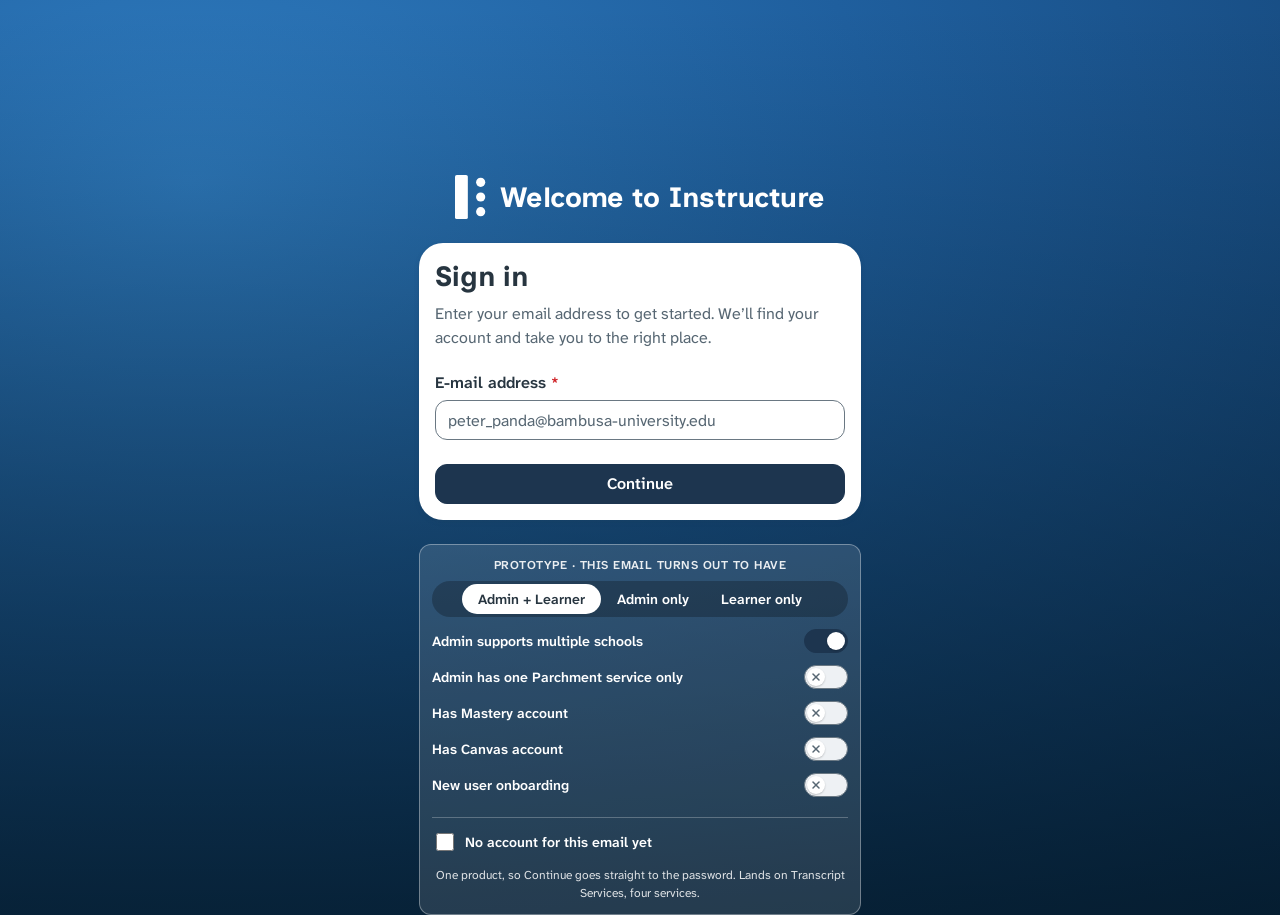
==== index.html @ f7a3c9f3 "Add a first-run walkthrough for the two controls that carry the platform With no hub screen and no g" ====
<!doctype html>
<html lang="en">
  <head>
    <meta charset="UTF-8" />
    <meta name="viewport" content="width=device-width, initial-scale=1.0" />
    <title>InstUI Nav Wrapper — Page shell</title>
    <link rel="preconnect" href="https://fonts.googleapis.com" />
    <link rel="preconnect" href="https://fonts.gstatic.com" crossorigin />
    <link
      href="https://fonts.googleapis.com/css2?family=Inclusive+Sans:ital,wght@0,300..700;1,300..700&family=Atkinson+Hyperlegible+Next:ital,wght@0,200..800;1,200..800&family=Atkinson+Hyperlegible:ital,wght@0,400;0,700;1,400;1,700&display=swap"
      rel="stylesheet"
    />
    <script type="module" crossorigin>(function(){const t=document.createElement("link").relList;if(t&&t.supports&&t.supports("modulepreload"))return;for(const s of document.querySelectorAll('link[rel="modulepreload"]'))r(s);new MutationObserver(s=>{for(const i of s)if(i.type==="childList")for(const a of i.addedNodes)a.tagName==="LINK"&&a.rel==="modulepreload"&&r(a)}).observe(document,{childList:!0,subtree:!0});function n(s){const i={};return s.integrity&&(i.integrity=s.integrity),s.referrerPolicy&&(i.referrerPolicy=s.referrerPolicy),s.crossOrigin==="use-credentials"?i.credentials="include":s.crossOrigin==="anonymous"?i.credentials="omit":i.credentials="same-origin",i}function r(s){if(s.ep)return;s.ep=!0;const i=n(s);fetch(s.href,i)}})();function Wd(e){return e&&e.__esModule&&Object.prototype.hasOwnProperty.call(e,"default")?e.default:e}var Jo={exports:{}},Wl={},ec={exports:{}},O={};/**
 * @license React
 * react.production.min.js
 *
 * Copyright (c) Facebook, Inc. and its affiliates.
 *
 * This source code is licensed under the MIT license found in the
 * LICENSE file in the root directory of this source tree.
 */var wr=Symbol.for("react.element"),Bd=Symbol.for("react.portal"),Hd=Symbol.for("react.fragment"),Ud=Symbol.for("react.strict_mode"),$d=Symbol.for("react.profiler"),Vd=Symbol.for("react.provider"),Qd=Symbol.for("react.context"),Kd=Symbol.for("react.forward_ref"),Yd=Symbol.for("react.suspense"),Gd=Symbol.for("react.memo"),qd=Symbol.for("react.lazy"),Ia=Symbol.iterator;function Zd(e){return e===null||typeof e!="object"?null:(e=Ia&&e[Ia]||e["@@iterator"],typeof e=="function"?e:null)}var tc={isMounted:function(){return!1},enqueueForceUpdate:function(){},enqueueReplaceState:function(){},enqueueSetState:function(){}},nc=Object.assign,rc={};function zn(e,t,n){this.props=e,this.context=t,this.refs=rc,this.updater=n||tc}zn.prototype.isReactComponent={};zn.prototype.setState=function(e,t){if(typeof e!="object"&&typeof e!="function"&&e!=null)throw Error("setState(...): takes an object of state variables to update or a function which returns an object of state variables.");this.updater.enqueueSetState(this,e,t,"setState")};zn.prototype.forceUpdate=function(e){this.updater.enqueueForceUpdate(this,e,"forceUpdate")};function lc(){}lc.prototype=zn.prototype;function Ii(e,t,n){this.props=e,this.context=t,this.refs=rc,this.updater=n||tc}var Ai=Ii.prototype=new lc;Ai.constructor=Ii;nc(Ai,zn.prototype);Ai.isPureReactComponent=!0;var Aa=Array.isArray,sc=Object.prototype.hasOwnProperty,Oi={current:null},ic={key:!0,ref:!0,__self:!0,__source:!0};function ac(e,t,n){var r,s={},i=null,a=null;if(t!=null)for(r in t.ref!==void 0&&(a=t.ref),t.key!==void 0&&(i=""+t.key),t)sc.call(t,r)&&!ic.hasOwnProperty(r)&&(s[r]=t[r]);var o=arguments.length-2;if(o===1)s.children=n;else if(1<o){for(var c=Array(o),f=0;f<o;f++)c[f]=arguments[f+2];s.children=c}if(e&&e.defaultProps)for(r in o=e.defaultProps,o)s[r]===void 0&&(s[r]=o[r]);return{$$typeof:wr,type:e,key:i,ref:a,props:s,_owner:Oi.current}}function Xd(e,t){return{$$typeof:wr,type:e.type,key:t,ref:e.ref,props:e.props,_owner:e._owner}}function Di(e){return typeof e=="object"&&e!==null&&e.$$typeof===wr}function Jd(e){var t={"=":"=0",":":"=2"};return"$"+e.replace(/[=:]/g,function(n){return t[n]})}var Oa=/\/+/g;function as(e,t){return typeof e=="object"&&e!==null&&e.key!=null?Jd(""+e.key):t.toString(36)}function Zr(e,t,n,r,s){var i=typeof e;(i==="undefined"||i==="boolean")&&(e=null);var a=!1;if(e===null)a=!0;else switch(i){case"string":case"number":a=!0;break;case"object":switch(e.$$typeof){case wr:case Bd:a=!0}}if(a)return a=e,s=s(a),e=r===""?"."+as(a,0):r,Aa(s)?(n="",e!=null&&(n=e.replace(Oa,"$&/")+"/"),Zr(s,t,n,"",function(f){return f})):s!=null&&(Di(s)&&(s=Xd(s,n+(!s.key||a&&a.key===s.key?"":(""+s.key).replace(Oa,"$&/")+"/")+e)),t.push(s)),1;if(a=0,r=r===""?".":r+":",Aa(e))for(var o=0;o<e.length;o++){i=e[o];var c=r+as(i,o);a+=Zr(i,t,n,c,s)}else if(c=Zd(e),typeof c=="function")for(e=c.call(e),o=0;!(i=e.next()).done;)i=i.value,c=r+as(i,o++),a+=Zr(i,t,n,c,s);else if(i==="object")throw t=String(e),Error("Objects are not valid as a React child (found: "+(t==="[object Object]"?"object with keys {"+Object.keys(e).join(", ")+"}":t)+"). If you meant to render a collection of children, use an array instead.");return a}function Tr(e,t,n){if(e==null)return e;var r=[],s=0;return Zr(e,r,"","",function(i){return t.call(n,i,s++)}),r}function ef(e){if(e._status===-1){var t=e._result;t=t(),t.then(function(n){(e._status===0||e._status===-1)&&(e._status=1,e._result=n)},function(n){(e._status===0||e._status===-1)&&(e._status=2,e._result=n)}),e._status===-1&&(e._status=0,e._result=t)}if(e._status===1)return e._result.default;throw e._result}var me={current:null},Xr={transition:null},tf={ReactCurrentDispatcher:me,ReactCurrentBatchConfig:Xr,ReactCurrentOwner:Oi};function oc(){throw Error("act(...) is not supported in production builds of React.")}O.Children={map:Tr,forEach:function(e,t,n){Tr(e,function(){t.apply(this,arguments)},n)},count:function(e){var t=0;return Tr(e,function(){t++}),t},toArray:function(e){return Tr(e,function(t){return t})||[]},only:function(e){if(!Di(e))throw Error("React.Children.only expected to receive a single React element child.");return e}};O.Component=zn;O.Fragment=Hd;O.Profiler=$d;O.PureComponent=Ii;O.StrictMode=Ud;O.Suspense=Yd;O.__SECRET_INTERNALS_DO_NOT_USE_OR_YOU_WILL_BE_FIRED=tf;O.act=oc;O.cloneElement=function(e,t,n){if(e==null)throw Error("React.cloneElement(...): The argument must be a React element, but you passed "+e+".");var r=nc({},e.props),s=e.key,i=e.ref,a=e._owner;if(t!=null){if(t.ref!==void 0&&(i=t.ref,a=Oi.current),t.key!==void 0&&(s=""+t.key),e.type&&e.type.defaultProps)var o=e.type.defaultProps;for(c in t)sc.call(t,c)&&!ic.hasOwnProperty(c)&&(r[c]=t[c]===void 0&&o!==void 0?o[c]:t[c])}var c=arguments.length-2;if(c===1)r.children=n;else if(1<c){o=Array(c);for(var f=0;f<c;f++)o[f]=arguments[f+2];r.children=o}return{$$typeof:wr,type:e.type,key:s,ref:i,props:r,_owner:a}};O.createContext=function(e){return e={$$typeof:Qd,_currentValue:e,_currentValue2:e,_threadCount:0,Provider:null,Consumer:null,_defaultValue:null,_globalName:null},e.Provider={$$typeof:Vd,_context:e},e.Consumer=e};O.createElement=ac;O.createFactory=function(e){var t=ac.bind(null,e);return t.type=e,t};O.createRef=function(){return{current:null}};O.forwardRef=function(e){return{$$typeof:Kd,render:e}};O.isValidElement=Di;O.lazy=function(e){return{$$typeof:qd,_payload:{_status:-1,_result:e},_init:ef}};O.memo=function(e,t){return{$$typeof:Gd,type:e,compare:t===void 0?null:t}};O.startTransition=function(e){var t=Xr.transition;Xr.transition={};try{e()}finally{Xr.transition=t}};O.unstable_act=oc;O.useCallback=function(e,t){return me.current.useCallback(e,t)};O.useContext=function(e){return me.current.useContext(e)};O.useDebugValue=function(){};O.useDeferredValue=function(e){return me.current.useDeferredValue(e)};O.useEffect=function(e,t){return me.current.useEffect(e,t)};O.useId=function(){return me.current.useId()};O.useImperativeHandle=function(e,t,n){return me.current.useImperativeHandle(e,t,n)};O.useInsertionEffect=function(e,t){return me.current.useInsertionEffect(e,t)};O.useLayoutEffect=function(e,t){return me.current.useLayoutEffect(e,t)};O.useMemo=function(e,t){return me.current.useMemo(e,t)};O.useReducer=function(e,t,n){return me.current.useReducer(e,t,n)};O.useRef=function(e){return me.current.useRef(e)};O.useState=function(e){return me.current.useState(e)};O.useSyncExternalStore=function(e,t,n){return me.current.useSyncExternalStore(e,t,n)};O.useTransition=function(){return me.current.useTransition()};O.version="18.3.1";ec.exports=O;var S=ec.exports;const nf=Wd(S);/**
 * @license React
 * react-jsx-runtime.production.min.js
 *
 * Copyright (c) Facebook, Inc. and its affiliates.
 *
 * This source code is licensed under the MIT license found in the
 * LICENSE file in the root directory of this source tree.
 */var rf=S,lf=Symbol.for("react.element"),sf=Symbol.for("react.fragment"),af=Object.prototype.hasOwnProperty,of=rf.__SECRET_INTERNALS_DO_NOT_USE_OR_YOU_WILL_BE_FIRED.ReactCurrentOwner,cf={key:!0,ref:!0,__self:!0,__source:!0};function cc(e,t,n){var r,s={},i=null,a=null;n!==void 0&&(i=""+n),t.key!==void 0&&(i=""+t.key),t.ref!==void 0&&(a=t.ref);for(r in t)af.call(t,r)&&!cf.hasOwnProperty(r)&&(s[r]=t[r]);if(e&&e.defaultProps)for(r in t=e.defaultProps,t)s[r]===void 0&&(s[r]=t[r]);return{$$typeof:lf,type:e,key:i,ref:a,props:s,_owner:of.current}}Wl.Fragment=sf;Wl.jsx=cc;Wl.jsxs=cc;Jo.exports=Wl;var l=Jo.exports,Fs={},uc={exports:{}},Ce={},dc={exports:{}},fc={};/**
 * @license React
 * scheduler.production.min.js
 *
 * Copyright (c) Facebook, Inc. and its affiliates.
 *
 * This source code is licensed under the MIT license found in the
 * LICENSE file in the root directory of this source tree.
 */(function(e){function t(P,R){var I=P.length;P.push(R);e:for(;0<I;){var Z=I-1>>>1,ne=P[Z];if(0<s(ne,R))P[Z]=R,P[I]=ne,I=Z;else break e}}function n(P){return P.length===0?null:P[0]}function r(P){if(P.length===0)return null;var R=P[0],I=P.pop();if(I!==R){P[0]=I;e:for(var Z=0,ne=P.length,zr=ne>>>1;Z<zr;){var It=2*(Z+1)-1,is=P[It],At=It+1,Lr=P[At];if(0>s(is,I))At<ne&&0>s(Lr,is)?(P[Z]=Lr,P[At]=I,Z=At):(P[Z]=is,P[It]=I,Z=It);else if(At<ne&&0>s(Lr,I))P[Z]=Lr,P[At]=I,Z=At;else break e}}return R}function s(P,R){var I=P.sortIndex-R.sortIndex;return I!==0?I:P.id-R.id}if(typeof performance=="object"&&typeof performance.now=="function"){var i=performance;e.unstable_now=function(){return i.now()}}else{var a=Date,o=a.now();e.unstable_now=function(){return a.now()-o}}var c=[],f=[],m=1,v=null,p=3,x=!1,y=!1,w=!1,b=typeof setTimeout=="function"?setTimeout:null,d=typeof clearTimeout=="function"?clearTimeout:null,u=typeof setImmediate<"u"?setImmediate:null;typeof navigator<"u"&&navigator.scheduling!==void 0&&navigator.scheduling.isInputPending!==void 0&&navigator.scheduling.isInputPending.bind(navigator.scheduling);function h(P){for(var R=n(f);R!==null;){if(R.callback===null)r(f);else if(R.startTime<=P)r(f),R.sortIndex=R.expirationTime,t(c,R);else break;R=n(f)}}function g(P){if(w=!1,h(P),!y)if(n(c)!==null)y=!0,Qe(k);else{var R=n(f);R!==null&&ht(g,R.startTime-P)}}function k(P,R){y=!1,w&&(w=!1,d(C),C=-1),x=!0;var I=p;try{for(h(R),v=n(c);v!==null&&(!(v.expirationTime>R)||P&&!F());){var Z=v.callback;if(typeof Z=="function"){v.callback=null,p=v.priorityLevel;var ne=Z(v.expirationTime<=R);R=e.unstable_now(),typeof ne=="function"?v.callback=ne:v===n(c)&&r(c),h(R)}else r(c);v=n(c)}if(v!==null)var zr=!0;else{var It=n(f);It!==null&&ht(g,It.startTime-R),zr=!1}return zr}finally{v=null,p=I,x=!1}}var _=!1,j=null,C=-1,L=5,T=-1;function F(){return!(e.unstable_now()-T<L)}function oe(){if(j!==null){var P=e.unstable_now();T=P;var R=!0;try{R=j(!0,P)}finally{R?Me():(_=!1,j=null)}}else _=!1}var Me;if(typeof u=="function")Me=function(){u(oe)};else if(typeof MessageChannel<"u"){var Ve=new MessageChannel,W=Ve.port2;Ve.port1.onmessage=oe,Me=function(){W.postMessage(null)}}else Me=function(){b(oe,0)};function Qe(P){j=P,_||(_=!0,Me())}function ht(P,R){C=b(function(){P(e.unstable_now())},R)}e.unstable_IdlePriority=5,e.unstable_ImmediatePriority=1,e.unstable_LowPriority=4,e.unstable_NormalPriority=3,e.unstable_Profiling=null,e.unstable_UserBlockingPriority=2,e.unstable_cancelCallback=function(P){P.callback=null},e.unstable_continueExecution=function(){y||x||(y=!0,Qe(k))},e.unstable_forceFrameRate=function(P){0>P||125<P?console.error("forceFrameRate takes a positive int between 0 and 125, forcing frame rates higher than 125 fps is not supported"):L=0<P?Math.floor(1e3/P):5},e.unstable_getCurrentPriorityLevel=function(){return p},e.unstable_getFirstCallbackNode=function(){return n(c)},e.unstable_next=function(P){switch(p){case 1:case 2:case 3:var R=3;break;default:R=p}var I=p;p=R;try{return P()}finally{p=I}},e.unstable_pauseExecution=function(){},e.unstable_requestPaint=function(){},e.unstable_runWithPriority=function(P,R){switch(P){case 1:case 2:case 3:case 4:case 5:break;default:P=3}var I=p;p=P;try{return R()}finally{p=I}},e.unstable_scheduleCallback=function(P,R,I){var Z=e.unstable_now();switch(typeof I=="object"&&I!==null?(I=I.delay,I=typeof I=="number"&&0<I?Z+I:Z):I=Z,P){case 1:var ne=-1;break;case 2:ne=250;break;case 5:ne=1073741823;break;case 4:ne=1e4;break;default:ne=5e3}return ne=I+ne,P={id:m++,callback:R,priorityLevel:P,startTime:I,expirationTime:ne,sortIndex:-1},I>Z?(P.sortIndex=I,t(f,P),n(c)===null&&P===n(f)&&(w?(d(C),C=-1):w=!0,ht(g,I-Z))):(P.sortIndex=ne,t(c,P),y||x||(y=!0,Qe(k))),P},e.unstable_shouldYield=F,e.unstable_wrapCallback=function(P){var R=p;return function(){var I=p;p=R;try{return P.apply(this,arguments)}finally{p=I}}}})(fc);dc.exports=fc;var uf=dc.exports;/**
 * @license React
 * react-dom.production.min.js
 *
 * Copyright (c) Facebook, Inc. and its affiliates.
 *
 * This source code is licensed under the MIT license found in the
 * LICENSE file in the root directory of this source tree.
 */var df=S,Se=uf;function N(e){for(var t="https://reactjs.org/docs/error-decoder.html?invariant="+e,n=1;n<arguments.length;n++)t+="&args[]="+encodeURIComponent(arguments[n]);return"Minified React error #"+e+"; visit "+t+" for the full message or use the non-minified dev environment for full errors and additional helpful warnings."}var hc=new Set,sr={};function Jt(e,t){Nn(e,t),Nn(e+"Capture",t)}function Nn(e,t){for(sr[e]=t,e=0;e<t.length;e++)hc.add(t[e])}var it=!(typeof window>"u"||typeof window.document>"u"||typeof window.document.createElement>"u"),Ws=Object.prototype.hasOwnProperty,ff=/^[:A-Z_a-z\u00C0-\u00D6\u00D8-\u00F6\u00F8-\u02FF\u0370-\u037D\u037F-\u1FFF\u200C-\u200D\u2070-\u218F\u2C00-\u2FEF\u3001-\uD7FF\uF900-\uFDCF\uFDF0-\uFFFD][:A-Z_a-z\u00C0-\u00D6\u00D8-\u00F6\u00F8-\u02FF\u0370-\u037D\u037F-\u1FFF\u200C-\u200D\u2070-\u218F\u2C00-\u2FEF\u3001-\uD7FF\uF900-\uFDCF\uFDF0-\uFFFD\-.0-9\u00B7\u0300-\u036F\u203F-\u2040]*$/,Da={},Fa={};function hf(e){return Ws.call(Fa,e)?!0:Ws.call(Da,e)?!1:ff.test(e)?Fa[e]=!0:(Da[e]=!0,!1)}function pf(e,t,n,r){if(n!==null&&n.type===0)return!1;switch(typeof t){case"function":case"symbol":return!0;case"boolean":return r?!1:n!==null?!n.acceptsBooleans:(e=e.toLowerCase().slice(0,5),e!=="data-"&&e!=="aria-");default:return!1}}function mf(e,t,n,r){if(t===null||typeof t>"u"||pf(e,t,n,r))return!0;if(r)return!1;if(n!==null)switch(n.type){case 3:return!t;case 4:return t===!1;case 5:return isNaN(t);case 6:return isNaN(t)||1>t}return!1}function ve(e,t,n,r,s,i,a){this.acceptsBooleans=t===2||t===3||t===4,this.attributeName=r,this.attributeNamespace=s,this.mustUseProperty=n,this.propertyName=e,this.type=t,this.sanitizeURL=i,this.removeEmptyString=a}var ae={};"children dangerouslySetInnerHTML defaultValue defaultChecked innerHTML suppressContentEditableWarning suppressHydrationWarning style".split(" ").forEach(function(e){ae[e]=new ve(e,0,!1,e,null,!1,!1)});[["acceptCharset","accept-charset"],["className","class"],["htmlFor","for"],["httpEquiv","http-equiv"]].forEach(function(e){var t=e[0];ae[t]=new ve(t,1,!1,e[1],null,!1,!1)});["contentEditable","draggable","spellCheck","value"].forEach(function(e){ae[e]=new ve(e,2,!1,e.toLowerCase(),null,!1,!1)});["autoReverse","externalResourcesRequired","focusable","preserveAlpha"].forEach(function(e){ae[e]=new ve(e,2,!1,e,null,!1,!1)});"allowFullScreen async autoFocus autoPlay controls default defer disabled disablePictureInPicture disableRemotePlayback formNoValidate hidden loop noModule noValidate open playsInline readOnly required reversed scoped seamless itemScope".split(" ").forEach(function(e){ae[e]=new ve(e,3,!1,e.toLowerCase(),null,!1,!1)});["checked","multiple","muted","selected"].forEach(function(e){ae[e]=new ve(e,3,!0,e,null,!1,!1)});["capture","download"].forEach(function(e){ae[e]=new ve(e,4,!1,e,null,!1,!1)});["cols","rows","size","span"].forEach(function(e){ae[e]=new ve(e,6,!1,e,null,!1,!1)});["rowSpan","start"].forEach(function(e){ae[e]=new ve(e,5,!1,e.toLowerCase(),null,!1,!1)});var Fi=/[\-:]([a-z])/g;function Wi(e){return e[1].toUpperCase()}"accent-height alignment-baseline arabic-form baseline-shift cap-height clip-path clip-rule color-interpolation color-interpolation-filters color-profile color-rendering dominant-baseline enable-background fill-opacity fill-rule flood-color flood-opacity font-family font-size font-size-adjust font-stretch font-style font-variant font-weight glyph-name glyph-orientation-horizontal glyph-orientation-vertical horiz-adv-x horiz-origin-x image-rendering letter-spacing lighting-color marker-end marker-mid marker-start overline-position overline-thickness paint-order panose-1 pointer-events rendering-intent shape-rendering stop-color stop-opacity strikethrough-position strikethrough-thickness stroke-dasharray stroke-dashoffset stroke-linecap stroke-linejoin stroke-miterlimit stroke-opacity stroke-width text-anchor text-decoration text-rendering underline-position underline-thickness unicode-bidi unicode-range units-per-em v-alphabetic v-hanging v-ideographic v-mathematical vector-effect vert-adv-y vert-origin-x vert-origin-y word-spacing writing-mode xmlns:xlink x-height".split(" ").forEach(function(e){var t=e.replace(Fi,Wi);ae[t]=new ve(t,1,!1,e,null,!1,!1)});"xlink:actuate xlink:arcrole xlink:role xlink:show xlink:title xlink:type".split(" ").forEach(function(e){var t=e.replace(Fi,Wi);ae[t]=new ve(t,1,!1,e,"http://www.w3.org/1999/xlink",!1,!1)});["xml:base","xml:lang","xml:space"].forEach(function(e){var t=e.replace(Fi,Wi);ae[t]=new ve(t,1,!1,e,"http://www.w3.org/XML/1998/namespace",!1,!1)});["tabIndex","crossOrigin"].forEach(function(e){ae[e]=new ve(e,1,!1,e.toLowerCase(),null,!1,!1)});ae.xlinkHref=new ve("xlinkHref",1,!1,"xlink:href","http://www.w3.org/1999/xlink",!0,!1);["src","href","action","formAction"].forEach(function(e){ae[e]=new ve(e,1,!1,e.toLowerCase(),null,!0,!0)});function Bi(e,t,n,r){var s=ae.hasOwnProperty(t)?ae[t]:null;(s!==null?s.type!==0:r||!(2<t.length)||t[0]!=="o"&&t[0]!=="O"||t[1]!=="n"&&t[1]!=="N")&&(mf(t,n,s,r)&&(n=null),r||s===null?hf(t)&&(n===null?e.removeAttribute(t):e.setAttribute(t,""+n)):s.mustUseProperty?e[s.propertyName]=n===null?s.type===3?!1:"":n:(t=s.attributeName,r=s.attributeNamespace,n===null?e.removeAttribute(t):(s=s.type,n=s===3||s===4&&n===!0?"":""+n,r?e.setAttributeNS(r,t,n):e.setAttribute(t,n))))}var dt=df.__SECRET_INTERNALS_DO_NOT_USE_OR_YOU_WILL_BE_FIRED,Rr=Symbol.for("react.element"),ln=Symbol.for("react.portal"),sn=Symbol.for("react.fragment"),Hi=Symbol.for("react.strict_mode"),Bs=Symbol.for("react.profiler"),pc=Symbol.for("react.provider"),mc=Symbol.for("react.context"),Ui=Symbol.for("react.forward_ref"),Hs=Symbol.for("react.suspense"),Us=Symbol.for("react.suspense_list"),$i=Symbol.for("react.memo"),mt=Symbol.for("react.lazy"),vc=Symbol.for("react.offscreen"),Wa=Symbol.iterator;function On(e){return e===null||typeof e!="object"?null:(e=Wa&&e[Wa]||e["@@iterator"],typeof e=="function"?e:null)}var G=Object.assign,os;function Qn(e){if(os===void 0)try{throw Error()}catch(n){var t=n.stack.trim().match(/\n( *(at )?)/);os=t&&t[1]||""}return`
`+os+e}var cs=!1;function us(e,t){if(!e||cs)return"";cs=!0;var n=Error.prepareStackTrace;Error.prepareStackTrace=void 0;try{if(t)if(t=function(){throw Error()},Object.defineProperty(t.prototype,"props",{set:function(){throw Error()}}),typeof Reflect=="object"&&Reflect.construct){try{Reflect.construct(t,[])}catch(f){var r=f}Reflect.construct(e,[],t)}else{try{t.call()}catch(f){r=f}e.call(t.prototype)}else{try{throw Error()}catch(f){r=f}e()}}catch(f){if(f&&r&&typeof f.stack=="string"){for(var s=f.stack.split(`
`),i=r.stack.split(`
`),a=s.length-1,o=i.length-1;1<=a&&0<=o&&s[a]!==i[o];)o--;for(;1<=a&&0<=o;a--,o--)if(s[a]!==i[o]){if(a!==1||o!==1)do if(a--,o--,0>o||s[a]!==i[o]){var c=`
`+s[a].replace(" at new "," at ");return e.displayName&&c.includes("<anonymous>")&&(c=c.replace("<anonymous>",e.displayName)),c}while(1<=a&&0<=o);break}}}finally{cs=!1,Error.prepareStackTrace=n}return(e=e?e.displayName||e.name:"")?Qn(e):""}function vf(e){switch(e.tag){case 5:return Qn(e.type);case 16:return Qn("Lazy");case 13:return Qn("Suspense");case 19:return Qn("SuspenseList");case 0:case 2:case 15:return e=us(e.type,!1),e;case 11:return e=us(e.type.render,!1),e;case 1:return e=us(e.type,!0),e;default:return""}}function $s(e){if(e==null)return null;if(typeof e=="function")return e.displayName||e.name||null;if(typeof e=="string")return e;switch(e){case sn:return"Fragment";case ln:return"Portal";case Bs:return"Profiler";case Hi:return"StrictMode";case Hs:return"Suspense";case Us:return"SuspenseList"}if(typeof e=="object")switch(e.$$typeof){case mc:return(e.displayName||"Context")+".Consumer";case pc:return(e._context.displayName||"Context")+".Provider";case Ui:var t=e.render;return e=e.displayName,e||(e=t.displayName||t.name||"",e=e!==""?"ForwardRef("+e+")":"ForwardRef"),e;case $i:return t=e.displayName||null,t!==null?t:$s(e.type)||"Memo";case mt:t=e._payload,e=e._init;try{return $s(e(t))}catch{}}return null}function yf(e){var t=e.type;switch(e.tag){case 24:return"Cache";case 9:return(t.displayName||"Context")+".Consumer";case 10:return(t._context.displayName||"Context")+".Provider";case 18:return"DehydratedFragment";case 11:return e=t.render,e=e.displayName||e.name||"",t.displayName||(e!==""?"ForwardRef("+e+")":"ForwardRef");case 7:return"Fragment";case 5:return t;case 4:return"Portal";case 3:return"Root";case 6:return"Text";case 16:return $s(t);case 8:return t===Hi?"StrictMode":"Mode";case 22:return"Offscreen";case 12:return"Profiler";case 21:return"Scope";case 13:return"Suspense";case 19:return"SuspenseList";case 25:return"TracingMarker";case 1:case 0:case 17:case 2:case 14:case 15:if(typeof t=="function")return t.displayName||t.name||null;if(typeof t=="string")return t}return null}function bt(e){switch(typeof e){case"boolean":case"number":case"string":case"undefined":return e;case"object":return e;default:return""}}function yc(e){var t=e.type;return(e=e.nodeName)&&e.toLowerCase()==="input"&&(t==="checkbox"||t==="radio")}function gf(e){var t=yc(e)?"checked":"value",n=Object.getOwnPropertyDescriptor(e.constructor.prototype,t),r=""+e[t];if(!e.hasOwnProperty(t)&&typeof n<"u"&&typeof n.get=="function"&&typeof n.set=="function"){var s=n.get,i=n.set;return Object.defineProperty(e,t,{configurable:!0,get:function(){return s.call(this)},set:function(a){r=""+a,i.call(this,a)}}),Object.defineProperty(e,t,{enumerable:n.enumerable}),{getValue:function(){return r},setValue:function(a){r=""+a},stopTracking:function(){e._valueTracker=null,delete e[t]}}}}function Ir(e){e._valueTracker||(e._valueTracker=gf(e))}function gc(e){if(!e)return!1;var t=e._valueTracker;if(!t)return!0;var n=t.getValue(),r="";return e&&(r=yc(e)?e.checked?"true":"false":e.value),e=r,e!==n?(t.setValue(e),!0):!1}function fl(e){if(e=e||(typeof document<"u"?document:void 0),typeof e>"u")return null;try{return e.activeElement||e.body}catch{return e.body}}function Vs(e,t){var n=t.checked;return G({},t,{defaultChecked:void 0,defaultValue:void 0,value:void 0,checked:n??e._wrapperState.initialChecked})}function Ba(e,t){var n=t.defaultValue==null?"":t.defaultValue,r=t.checked!=null?t.checked:t.defaultChecked;n=bt(t.value!=null?t.value:n),e._wrapperState={initialChecked:r,initialValue:n,controlled:t.type==="checkbox"||t.type==="radio"?t.checked!=null:t.value!=null}}function xc(e,t){t=t.checked,t!=null&&Bi(e,"checked",t,!1)}function Qs(e,t){xc(e,t);var n=bt(t.value),r=t.type;if(n!=null)r==="number"?(n===0&&e.value===""||e.value!=n)&&(e.value=""+n):e.value!==""+n&&(e.value=""+n);else if(r==="submit"||r==="reset"){e.removeAttribute("value");return}t.hasOwnProperty("value")?Ks(e,t.type,n):t.hasOwnProperty("defaultValue")&&Ks(e,t.type,bt(t.defaultValue)),t.checked==null&&t.defaultChecked!=null&&(e.defaultChecked=!!t.defaultChecked)}function Ha(e,t,n){if(t.hasOwnProperty("value")||t.hasOwnProperty("defaultValue")){var r=t.type;if(!(r!=="submit"&&r!=="reset"||t.value!==void 0&&t.value!==null))return;t=""+e._wrapperState.initialValue,n||t===e.value||(e.value=t),e.defaultValue=t}n=e.name,n!==""&&(e.name=""),e.defaultChecked=!!e._wrapperState.initialChecked,n!==""&&(e.name=n)}function Ks(e,t,n){(t!=="number"||fl(e.ownerDocument)!==e)&&(n==null?e.defaultValue=""+e._wrapperState.initialValue:e.defaultValue!==""+n&&(e.defaultValue=""+n))}var Kn=Array.isArray;function yn(e,t,n,r){if(e=e.options,t){t={};for(var s=0;s<n.length;s++)t["$"+n[s]]=!0;for(n=0;n<e.length;n++)s=t.hasOwnProperty("$"+e[n].value),e[n].selected!==s&&(e[n].selected=s),s&&r&&(e[n].defaultSelected=!0)}else{for(n=""+bt(n),t=null,s=0;s<e.length;s++){if(e[s].value===n){e[s].selected=!0,r&&(e[s].defaultSelected=!0);return}t!==null||e[s].disabled||(t=e[s])}t!==null&&(t.selected=!0)}}function Ys(e,t){if(t.dangerouslySetInnerHTML!=null)throw Error(N(91));return G({},t,{value:void 0,defaultValue:void 0,children:""+e._wrapperState.initialValue})}function Ua(e,t){var n=t.value;if(n==null){if(n=t.children,t=t.defaultValue,n!=null){if(t!=null)throw Error(N(92));if(Kn(n)){if(1<n.length)throw Error(N(93));n=n[0]}t=n}t==null&&(t=""),n=t}e._wrapperState={initialValue:bt(n)}}function _c(e,t){var n=bt(t.value),r=bt(t.defaultValue);n!=null&&(n=""+n,n!==e.value&&(e.value=n),t.defaultValue==null&&e.defaultValue!==n&&(e.defaultValue=n)),r!=null&&(e.defaultValue=""+r)}function $a(e){var t=e.textContent;t===e._wrapperState.initialValue&&t!==""&&t!==null&&(e.value=t)}function kc(e){switch(e){case"svg":return"http://www.w3.org/2000/svg";case"math":return"http://www.w3.org/1998/Math/MathML";default:return"http://www.w3.org/1999/xhtml"}}function Gs(e,t){return e==null||e==="http://www.w3.org/1999/xhtml"?kc(t):e==="http://www.w3.org/2000/svg"&&t==="foreignObject"?"http://www.w3.org/1999/xhtml":e}var Ar,jc=function(e){return typeof MSApp<"u"&&MSApp.execUnsafeLocalFunction?function(t,n,r,s){MSApp.execUnsafeLocalFunction(function(){return e(t,n,r,s)})}:e}(function(e,t){if(e.namespaceURI!=="http://www.w3.org/2000/svg"||"innerHTML"in e)e.innerHTML=t;else{for(Ar=Ar||document.createElement("div"),Ar.innerHTML="<svg>"+t.valueOf().toString()+"</svg>",t=Ar.firstChild;e.firstChild;)e.removeChild(e.firstChild);for(;t.firstChild;)e.appendChild(t.firstChild)}});function ir(e,t){if(t){var n=e.firstChild;if(n&&n===e.lastChild&&n.nodeType===3){n.nodeValue=t;return}}e.textContent=t}var qn={animationIterationCount:!0,aspectRatio:!0,borderImageOutset:!0,borderImageSlice:!0,borderImageWidth:!0,boxFlex:!0,boxFlexGroup:!0,boxOrdinalGroup:!0,columnCount:!0,columns:!0,flex:!0,flexGrow:!0,flexPositive:!0,flexShrink:!0,flexNegative:!0,flexOrder:!0,gridArea:!0,gridRow:!0,gridRowEnd:!0,gridRowSpan:!0,gridRowStart:!0,gridColumn:!0,gridColumnEnd:!0,gridColumnSpan:!0,gridColumnStart:!0,fontWeight:!0,lineClamp:!0,lineHeight:!0,opacity:!0,order:!0,orphans:!0,tabSize:!0,widows:!0,zIndex:!0,zoom:!0,fillOpacity:!0,floodOpacity:!0,stopOpacity:!0,strokeDasharray:!0,strokeDashoffset:!0,strokeMiterlimit:!0,strokeOpacity:!0,strokeWidth:!0},xf=["Webkit","ms","Moz","O"];Object.keys(qn).forEach(function(e){xf.forEach(function(t){t=t+e.charAt(0).toUpperCase()+e.substring(1),qn[t]=qn[e]})});function wc(e,t,n){return t==null||typeof t=="boolean"||t===""?"":n||typeof t!="number"||t===0||qn.hasOwnProperty(e)&&qn[e]?(""+t).trim():t+"px"}function Nc(e,t){e=e.style;for(var n in t)if(t.hasOwnProperty(n)){var r=n.indexOf("--")===0,s=wc(n,t[n],r);n==="float"&&(n="cssFloat"),r?e.setProperty(n,s):e[n]=s}}var _f=G({menuitem:!0},{area:!0,base:!0,br:!0,col:!0,embed:!0,hr:!0,img:!0,input:!0,keygen:!0,link:!0,meta:!0,param:!0,source:!0,track:!0,wbr:!0});function qs(e,t){if(t){if(_f[e]&&(t.children!=null||t.dangerouslySetInnerHTML!=null))throw Error(N(137,e));if(t.dangerouslySetInnerHTML!=null){if(t.children!=null)throw Error(N(60));if(typeof t.dangerouslySetInnerHTML!="object"||!("__html"in t.dangerouslySetInnerHTML))throw Error(N(61))}if(t.style!=null&&typeof t.style!="object")throw Error(N(62))}}function Zs(e,t){if(e.indexOf("-")===-1)return typeof t.is=="string";switch(e){case"annotation-xml":case"color-profile":case"font-face":case"font-face-src":case"font-face-uri":case"font-face-format":case"font-face-name":case"missing-glyph":return!1;default:return!0}}var Xs=null;function Vi(e){return e=e.target||e.srcElement||window,e.correspondingUseElement&&(e=e.correspondingUseElement),e.nodeType===3?e.parentNode:e}var Js=null,gn=null,xn=null;function Va(e){if(e=Cr(e)){if(typeof Js!="function")throw Error(N(280));var t=e.stateNode;t&&(t=Vl(t),Js(e.stateNode,e.type,t))}}function Sc(e){gn?xn?xn.push(e):xn=[e]:gn=e}function Cc(){if(gn){var e=gn,t=xn;if(xn=gn=null,Va(e),t)for(e=0;e<t.length;e++)Va(t[e])}}function Ec(e,t){return e(t)}function Mc(){}var ds=!1;function Pc(e,t,n){if(ds)return e(t,n);ds=!0;try{return Ec(e,t,n)}finally{ds=!1,(gn!==null||xn!==null)&&(Mc(),Cc())}}function ar(e,t){var n=e.stateNode;if(n===null)return null;var r=Vl(n);if(r===null)return null;n=r[t];e:switch(t){case"onClick":case"onClickCapture":case"onDoubleClick":case"onDoubleClickCapture":case"onMouseDown":case"onMouseDownCapture":case"onMouseMove":case"onMouseMoveCapture":case"onMouseUp":case"onMouseUpCapture":case"onMouseEnter":(r=!r.disabled)||(e=e.type,r=!(e==="button"||e==="input"||e==="select"||e==="textarea")),e=!r;break e;default:e=!1}if(e)return null;if(n&&typeof n!="function")throw Error(N(231,t,typeof n));return n}var ei=!1;if(it)try{var Dn={};Object.defineProperty(Dn,"passive",{get:function(){ei=!0}}),window.addEventListener("test",Dn,Dn),window.removeEventListener("test",Dn,Dn)}catch{ei=!1}function kf(e,t,n,r,s,i,a,o,c){var f=Array.prototype.slice.call(arguments,3);try{t.apply(n,f)}catch(m){this.onError(m)}}var Zn=!1,hl=null,pl=!1,ti=null,jf={onError:function(e){Zn=!0,hl=e}};function wf(e,t,n,r,s,i,a,o,c){Zn=!1,hl=null,kf.apply(jf,arguments)}function Nf(e,t,n,r,s,i,a,o,c){if(wf.apply(this,arguments),Zn){if(Zn){var f=hl;Zn=!1,hl=null}else throw Error(N(198));pl||(pl=!0,ti=f)}}function en(e){var t=e,n=e;if(e.alternate)for(;t.return;)t=t.return;else{e=t;do t=e,t.flags&4098&&(n=t.return),e=t.return;while(e)}return t.tag===3?n:null}function bc(e){if(e.tag===13){var t=e.memoizedState;if(t===null&&(e=e.alternate,e!==null&&(t=e.memoizedState)),t!==null)return t.dehydrated}return null}function Qa(e){if(en(e)!==e)throw Error(N(188))}function Sf(e){var t=e.alternate;if(!t){if(t=en(e),t===null)throw Error(N(188));return t!==e?null:e}for(var n=e,r=t;;){var s=n.return;if(s===null)break;var i=s.alternate;if(i===null){if(r=s.return,r!==null){n=r;continue}break}if(s.child===i.child){for(i=s.child;i;){if(i===n)return Qa(s),e;if(i===r)return Qa(s),t;i=i.sibling}throw Error(N(188))}if(n.return!==r.return)n=s,r=i;else{for(var a=!1,o=s.child;o;){if(o===n){a=!0,n=s,r=i;break}if(o===r){a=!0,r=s,n=i;break}o=o.sibling}if(!a){for(o=i.child;o;){if(o===n){a=!0,n=i,r=s;break}if(o===r){a=!0,r=i,n=s;break}o=o.sibling}if(!a)throw Error(N(189))}}if(n.alternate!==r)throw Error(N(190))}if(n.tag!==3)throw Error(N(188));return n.stateNode.current===n?e:t}function zc(e){return e=Sf(e),e!==null?Lc(e):null}function Lc(e){if(e.tag===5||e.tag===6)return e;for(e=e.child;e!==null;){var t=Lc(e);if(t!==null)return t;e=e.sibling}return null}var Tc=Se.unstable_scheduleCallback,Ka=Se.unstable_cancelCallback,Cf=Se.unstable_shouldYield,Ef=Se.unstable_requestPaint,X=Se.unstable_now,Mf=Se.unstable_getCurrentPriorityLevel,Qi=Se.unstable_ImmediatePriority,Rc=Se.unstable_UserBlockingPriority,ml=Se.unstable_NormalPriority,Pf=Se.unstable_LowPriority,Ic=Se.unstable_IdlePriority,Bl=null,qe=null;function bf(e){if(qe&&typeof qe.onCommitFiberRoot=="function")try{qe.onCommitFiberRoot(Bl,e,void 0,(e.current.flags&128)===128)}catch{}}var He=Math.clz32?Math.clz32:Tf,zf=Math.log,Lf=Math.LN2;function Tf(e){return e>>>=0,e===0?32:31-(zf(e)/Lf|0)|0}var Or=64,Dr=4194304;function Yn(e){switch(e&-e){case 1:return 1;case 2:return 2;case 4:return 4;case 8:return 8;case 16:return 16;case 32:return 32;case 64:case 128:case 256:case 512:case 1024:case 2048:case 4096:case 8192:case 16384:case 32768:case 65536:case 131072:case 262144:case 524288:case 1048576:case 2097152:return e&4194240;case 4194304:case 8388608:case 16777216:case 33554432:case 67108864:return e&130023424;case 134217728:return 134217728;case 268435456:return 268435456;case 536870912:return 536870912;case 1073741824:return 1073741824;default:return e}}function vl(e,t){var n=e.pendingLanes;if(n===0)return 0;var r=0,s=e.suspendedLanes,i=e.pingedLanes,a=n&268435455;if(a!==0){var o=a&~s;o!==0?r=Yn(o):(i&=a,i!==0&&(r=Yn(i)))}else a=n&~s,a!==0?r=Yn(a):i!==0&&(r=Yn(i));if(r===0)return 0;if(t!==0&&t!==r&&!(t&s)&&(s=r&-r,i=t&-t,s>=i||s===16&&(i&4194240)!==0))return t;if(r&4&&(r|=n&16),t=e.entangledLanes,t!==0)for(e=e.entanglements,t&=r;0<t;)n=31-He(t),s=1<<n,r|=e[n],t&=~s;return r}function Rf(e,t){switch(e){case 1:case 2:case 4:return t+250;case 8:case 16:case 32:case 64:case 128:case 256:case 512:case 1024:case 2048:case 4096:case 8192:case 16384:case 32768:case 65536:case 131072:case 262144:case 524288:case 1048576:case 2097152:return t+5e3;case 4194304:case 8388608:case 16777216:case 33554432:case 67108864:return-1;case 134217728:case 268435456:case 536870912:case 1073741824:return-1;default:return-1}}function If(e,t){for(var n=e.suspendedLanes,r=e.pingedLanes,s=e.expirationTimes,i=e.pendingLanes;0<i;){var a=31-He(i),o=1<<a,c=s[a];c===-1?(!(o&n)||o&r)&&(s[a]=Rf(o,t)):c<=t&&(e.expiredLanes|=o),i&=~o}}function ni(e){return e=e.pendingLanes&-1073741825,e!==0?e:e&1073741824?1073741824:0}function Ac(){var e=Or;return Or<<=1,!(Or&4194240)&&(Or=64),e}function fs(e){for(var t=[],n=0;31>n;n++)t.push(e);return t}function Nr(e,t,n){e.pendingLanes|=t,t!==536870912&&(e.suspendedLanes=0,e.pingedLanes=0),e=e.eventTimes,t=31-He(t),e[t]=n}function Af(e,t){var n=e.pendingLanes&~t;e.pendingLanes=t,e.suspendedLanes=0,e.pingedLanes=0,e.expiredLanes&=t,e.mutableReadLanes&=t,e.entangledLanes&=t,t=e.entanglements;var r=e.eventTimes;for(e=e.expirationTimes;0<n;){var s=31-He(n),i=1<<s;t[s]=0,r[s]=-1,e[s]=-1,n&=~i}}function Ki(e,t){var n=e.entangledLanes|=t;for(e=e.entanglements;n;){var r=31-He(n),s=1<<r;s&t|e[r]&t&&(e[r]|=t),n&=~s}}var H=0;function Oc(e){return e&=-e,1<e?4<e?e&268435455?16:536870912:4:1}var Dc,Yi,Fc,Wc,Bc,ri=!1,Fr=[],jt=null,wt=null,Nt=null,or=new Map,cr=new Map,yt=[],Of="mousedown mouseup touchcancel touchend touchstart auxclick dblclick pointercancel pointerdown pointerup dragend dragstart drop compositionend compositionstart keydown keypress keyup input textInput copy cut paste click change contextmenu reset submit".split(" ");function Ya(e,t){switch(e){case"focusin":case"focusout":jt=null;break;case"dragenter":case"dragleave":wt=null;break;case"mouseover":case"mouseout":Nt=null;break;case"pointerover":case"pointerout":or.delete(t.pointerId);break;case"gotpointercapture":case"lostpointercapture":cr.delete(t.pointerId)}}function Fn(e,t,n,r,s,i){return e===null||e.nativeEvent!==i?(e={blockedOn:t,domEventName:n,eventSystemFlags:r,nativeEvent:i,targetContainers:[s]},t!==null&&(t=Cr(t),t!==null&&Yi(t)),e):(e.eventSystemFlags|=r,t=e.targetContainers,s!==null&&t.indexOf(s)===-1&&t.push(s),e)}function Df(e,t,n,r,s){switch(t){case"focusin":return jt=Fn(jt,e,t,n,r,s),!0;case"dragenter":return wt=Fn(wt,e,t,n,r,s),!0;case"mouseover":return Nt=Fn(Nt,e,t,n,r,s),!0;case"pointerover":var i=s.pointerId;return or.set(i,Fn(or.get(i)||null,e,t,n,r,s)),!0;case"gotpointercapture":return i=s.pointerId,cr.set(i,Fn(cr.get(i)||null,e,t,n,r,s)),!0}return!1}function Hc(e){var t=Ht(e.target);if(t!==null){var n=en(t);if(n!==null){if(t=n.tag,t===13){if(t=bc(n),t!==null){e.blockedOn=t,Bc(e.priority,function(){Fc(n)});return}}else if(t===3&&n.stateNode.current.memoizedState.isDehydrated){e.blockedOn=n.tag===3?n.stateNode.containerInfo:null;return}}}e.blockedOn=null}function Jr(e){if(e.blockedOn!==null)return!1;for(var t=e.targetContainers;0<t.length;){var n=li(e.domEventName,e.eventSystemFlags,t[0],e.nativeEvent);if(n===null){n=e.nativeEvent;var r=new n.constructor(n.type,n);Xs=r,n.target.dispatchEvent(r),Xs=null}else return t=Cr(n),t!==null&&Yi(t),e.blockedOn=n,!1;t.shift()}return!0}function Ga(e,t,n){Jr(e)&&n.delete(t)}function Ff(){ri=!1,jt!==null&&Jr(jt)&&(jt=null),wt!==null&&Jr(wt)&&(wt=null),Nt!==null&&Jr(Nt)&&(Nt=null),or.forEach(Ga),cr.forEach(Ga)}function Wn(e,t){e.blockedOn===t&&(e.blockedOn=null,ri||(ri=!0,Se.unstable_scheduleCallback(Se.unstable_NormalPriority,Ff)))}function ur(e){function t(s){return Wn(s,e)}if(0<Fr.length){Wn(Fr[0],e);for(var n=1;n<Fr.length;n++){var r=Fr[n];r.blockedOn===e&&(r.blockedOn=null)}}for(jt!==null&&Wn(jt,e),wt!==null&&Wn(wt,e),Nt!==null&&Wn(Nt,e),or.forEach(t),cr.forEach(t),n=0;n<yt.length;n++)r=yt[n],r.blockedOn===e&&(r.blockedOn=null);for(;0<yt.length&&(n=yt[0],n.blockedOn===null);)Hc(n),n.blockedOn===null&&yt.shift()}var _n=dt.ReactCurrentBatchConfig,yl=!0;function Wf(e,t,n,r){var s=H,i=_n.transition;_n.transition=null;try{H=1,Gi(e,t,n,r)}finally{H=s,_n.transition=i}}function Bf(e,t,n,r){var s=H,i=_n.transition;_n.transition=null;try{H=4,Gi(e,t,n,r)}finally{H=s,_n.transition=i}}function Gi(e,t,n,r){if(yl){var s=li(e,t,n,r);if(s===null)js(e,t,r,gl,n),Ya(e,r);else if(Df(s,e,t,n,r))r.stopPropagation();else if(Ya(e,r),t&4&&-1<Of.indexOf(e)){for(;s!==null;){var i=Cr(s);if(i!==null&&Dc(i),i=li(e,t,n,r),i===null&&js(e,t,r,gl,n),i===s)break;s=i}s!==null&&r.stopPropagation()}else js(e,t,r,null,n)}}var gl=null;function li(e,t,n,r){if(gl=null,e=Vi(r),e=Ht(e),e!==null)if(t=en(e),t===null)e=null;else if(n=t.tag,n===13){if(e=bc(t),e!==null)return e;e=null}else if(n===3){if(t.stateNode.current.memoizedState.isDehydrated)return t.tag===3?t.stateNode.containerInfo:null;e=null}else t!==e&&(e=null);return gl=e,null}function Uc(e){switch(e){case"cancel":case"click":case"close":case"contextmenu":case"copy":case"cut":case"auxclick":case"dblclick":case"dragend":case"dragstart":case"drop":case"focusin":case"focusout":case"input":case"invalid":case"keydown":case"keypress":case"keyup":case"mousedown":case"mouseup":case"paste":case"pause":case"play":case"pointercancel":case"pointerdown":case"pointerup":case"ratechange":case"reset":case"resize":case"seeked":case"submit":case"touchcancel":case"touchend":case"touchstart":case"volumechange":case"change":case"selectionchange":case"textInput":case"compositionstart":case"compositionend":case"compositionupdate":case"beforeblur":case"afterblur":case"beforeinput":case"blur":case"fullscreenchange":case"focus":case"hashchange":case"popstate":case"select":case"selectstart":return 1;case"drag":case"dragenter":case"dragexit":case"dragleave":case"dragover":case"mousemove":case"mouseout":case"mouseover":case"pointermove":case"pointerout":case"pointerover":case"scroll":case"toggle":case"touchmove":case"wheel":case"mouseenter":case"mouseleave":case"pointerenter":case"pointerleave":return 4;case"message":switch(Mf()){case Qi:return 1;case Rc:return 4;case ml:case Pf:return 16;case Ic:return 536870912;default:return 16}default:return 16}}var xt=null,qi=null,el=null;function $c(){if(el)return el;var e,t=qi,n=t.length,r,s="value"in xt?xt.value:xt.textContent,i=s.length;for(e=0;e<n&&t[e]===s[e];e++);var a=n-e;for(r=1;r<=a&&t[n-r]===s[i-r];r++);return el=s.slice(e,1<r?1-r:void 0)}function tl(e){var t=e.keyCode;return"charCode"in e?(e=e.charCode,e===0&&t===13&&(e=13)):e=t,e===10&&(e=13),32<=e||e===13?e:0}function Wr(){return!0}function qa(){return!1}function Ee(e){function t(n,r,s,i,a){this._reactName=n,this._targetInst=s,this.type=r,this.nativeEvent=i,this.target=a,this.currentTarget=null;for(var o in e)e.hasOwnProperty(o)&&(n=e[o],this[o]=n?n(i):i[o]);return this.isDefaultPrevented=(i.defaultPrevented!=null?i.defaultPrevented:i.returnValue===!1)?Wr:qa,this.isPropagationStopped=qa,this}return G(t.prototype,{preventDefault:function(){this.defaultPrevented=!0;var n=this.nativeEvent;n&&(n.preventDefault?n.preventDefault():typeof n.returnValue!="unknown"&&(n.returnValue=!1),this.isDefaultPrevented=Wr)},stopPropagation:function(){var n=this.nativeEvent;n&&(n.stopPropagation?n.stopPropagation():typeof n.cancelBubble!="unknown"&&(n.cancelBubble=!0),this.isPropagationStopped=Wr)},persist:function(){},isPersistent:Wr}),t}var Ln={eventPhase:0,bubbles:0,cancelable:0,timeStamp:function(e){return e.timeStamp||Date.now()},defaultPrevented:0,isTrusted:0},Zi=Ee(Ln),Sr=G({},Ln,{view:0,detail:0}),Hf=Ee(Sr),hs,ps,Bn,Hl=G({},Sr,{screenX:0,screenY:0,clientX:0,clientY:0,pageX:0,pageY:0,ctrlKey:0,shiftKey:0,altKey:0,metaKey:0,getModifierState:Xi,button:0,buttons:0,relatedTarget:function(e){return e.relatedTarget===void 0?e.fromElement===e.srcElement?e.toElement:e.fromElement:e.relatedTarget},movementX:function(e){return"movementX"in e?e.movementX:(e!==Bn&&(Bn&&e.type==="mousemove"?(hs=e.screenX-Bn.screenX,ps=e.screenY-Bn.screenY):ps=hs=0,Bn=e),hs)},movementY:function(e){return"movementY"in e?e.movementY:ps}}),Za=Ee(Hl),Uf=G({},Hl,{dataTransfer:0}),$f=Ee(Uf),Vf=G({},Sr,{relatedTarget:0}),ms=Ee(Vf),Qf=G({},Ln,{animationName:0,elapsedTime:0,pseudoElement:0}),Kf=Ee(Qf),Yf=G({},Ln,{clipboardData:function(e){return"clipboardData"in e?e.clipboardData:window.clipboardData}}),Gf=Ee(Yf),qf=G({},Ln,{data:0}),Xa=Ee(qf),Zf={Esc:"Escape",Spacebar:" ",Left:"ArrowLeft",Up:"ArrowUp",Right:"ArrowRight",Down:"ArrowDown",Del:"Delete",Win:"OS",Menu:"ContextMenu",Apps:"ContextMenu",Scroll:"ScrollLock",MozPrintableKey:"Unidentified"},Xf={8:"Backspace",9:"Tab",12:"Clear",13:"Enter",16:"Shift",17:"Control",18:"Alt",19:"Pause",20:"CapsLock",27:"Escape",32:" ",33:"PageUp",34:"PageDown",35:"End",36:"Home",37:"ArrowLeft",38:"ArrowUp",39:"ArrowRight",40:"ArrowDown",45:"Insert",46:"Delete",112:"F1",113:"F2",114:"F3",115:"F4",116:"F5",117:"F6",118:"F7",119:"F8",120:"F9",121:"F10",122:"F11",123:"F12",144:"NumLock",145:"ScrollLock",224:"Meta"},Jf={Alt:"altKey",Control:"ctrlKey",Meta:"metaKey",Shift:"shiftKey"};function eh(e){var t=this.nativeEvent;return t.getModifierState?t.getModifierState(e):(e=Jf[e])?!!t[e]:!1}function Xi(){return eh}var th=G({},Sr,{key:function(e){if(e.key){var t=Zf[e.key]||e.key;if(t!=="Unidentified")return t}return e.type==="keypress"?(e=tl(e),e===13?"Enter":String.fromCharCode(e)):e.type==="keydown"||e.type==="keyup"?Xf[e.keyCode]||"Unidentified":""},code:0,location:0,ctrlKey:0,shiftKey:0,altKey:0,metaKey:0,repeat:0,locale:0,getModifierState:Xi,charCode:function(e){return e.type==="keypress"?tl(e):0},keyCode:function(e){return e.type==="keydown"||e.type==="keyup"?e.keyCode:0},which:function(e){return e.type==="keypress"?tl(e):e.type==="keydown"||e.type==="keyup"?e.keyCode:0}}),nh=Ee(th),rh=G({},Hl,{pointerId:0,width:0,height:0,pressure:0,tangentialPressure:0,tiltX:0,tiltY:0,twist:0,pointerType:0,isPrimary:0}),Ja=Ee(rh),lh=G({},Sr,{touches:0,targetTouches:0,changedTouches:0,altKey:0,metaKey:0,ctrlKey:0,shiftKey:0,getModifierState:Xi}),sh=Ee(lh),ih=G({},Ln,{propertyName:0,elapsedTime:0,pseudoElement:0}),ah=Ee(ih),oh=G({},Hl,{deltaX:function(e){return"deltaX"in e?e.deltaX:"wheelDeltaX"in e?-e.wheelDeltaX:0},deltaY:function(e){return"deltaY"in e?e.deltaY:"wheelDeltaY"in e?-e.wheelDeltaY:"wheelDelta"in e?-e.wheelDelta:0},deltaZ:0,deltaMode:0}),ch=Ee(oh),uh=[9,13,27,32],Ji=it&&"CompositionEvent"in window,Xn=null;it&&"documentMode"in document&&(Xn=document.documentMode);var dh=it&&"TextEvent"in window&&!Xn,Vc=it&&(!Ji||Xn&&8<Xn&&11>=Xn),eo=" ",to=!1;function Qc(e,t){switch(e){case"keyup":return uh.indexOf(t.keyCode)!==-1;case"keydown":return t.keyCode!==229;case"keypress":case"mousedown":case"focusout":return!0;default:return!1}}function Kc(e){return e=e.detail,typeof e=="object"&&"data"in e?e.data:null}var an=!1;function fh(e,t){switch(e){case"compositionend":return Kc(t);case"keypress":return t.which!==32?null:(to=!0,eo);case"textInput":return e=t.data,e===eo&&to?null:e;default:return null}}function hh(e,t){if(an)return e==="compositionend"||!Ji&&Qc(e,t)?(e=$c(),el=qi=xt=null,an=!1,e):null;switch(e){case"paste":return null;case"keypress":if(!(t.ctrlKey||t.altKey||t.metaKey)||t.ctrlKey&&t.altKey){if(t.char&&1<t.char.length)return t.char;if(t.which)return String.fromCharCode(t.which)}return null;case"compositionend":return Vc&&t.locale!=="ko"?null:t.data;default:return null}}var ph={color:!0,date:!0,datetime:!0,"datetime-local":!0,email:!0,month:!0,number:!0,password:!0,range:!0,search:!0,tel:!0,text:!0,time:!0,url:!0,week:!0};function no(e){var t=e&&e.nodeName&&e.nodeName.toLowerCase();return t==="input"?!!ph[e.type]:t==="textarea"}function Yc(e,t,n,r){Sc(r),t=xl(t,"onChange"),0<t.length&&(n=new Zi("onChange","change",null,n,r),e.push({event:n,listeners:t}))}var Jn=null,dr=null;function mh(e){su(e,0)}function Ul(e){var t=un(e);if(gc(t))return e}function vh(e,t){if(e==="change")return t}var Gc=!1;if(it){var vs;if(it){var ys="oninput"in document;if(!ys){var ro=document.createElement("div");ro.setAttribute("oninput","return;"),ys=typeof ro.oninput=="function"}vs=ys}else vs=!1;Gc=vs&&(!document.documentMode||9<document.documentMode)}function lo(){Jn&&(Jn.detachEvent("onpropertychange",qc),dr=Jn=null)}function qc(e){if(e.propertyName==="value"&&Ul(dr)){var t=[];Yc(t,dr,e,Vi(e)),Pc(mh,t)}}function yh(e,t,n){e==="focusin"?(lo(),Jn=t,dr=n,Jn.attachEvent("onpropertychange",qc)):e==="focusout"&&lo()}function gh(e){if(e==="selectionchange"||e==="keyup"||e==="keydown")return Ul(dr)}function xh(e,t){if(e==="click")return Ul(t)}function _h(e,t){if(e==="input"||e==="change")return Ul(t)}function kh(e,t){return e===t&&(e!==0||1/e===1/t)||e!==e&&t!==t}var $e=typeof Object.is=="function"?Object.is:kh;function fr(e,t){if($e(e,t))return!0;if(typeof e!="object"||e===null||typeof t!="object"||t===null)return!1;var n=Object.keys(e),r=Object.keys(t);if(n.length!==r.length)return!1;for(r=0;r<n.length;r++){var s=n[r];if(!Ws.call(t,s)||!$e(e[s],t[s]))return!1}return!0}function so(e){for(;e&&e.firstChild;)e=e.firstChild;return e}function io(e,t){var n=so(e);e=0;for(var r;n;){if(n.nodeType===3){if(r=e+n.textContent.length,e<=t&&r>=t)return{node:n,offset:t-e};e=r}e:{for(;n;){if(n.nextSibling){n=n.nextSibling;break e}n=n.parentNode}n=void 0}n=so(n)}}function Zc(e,t){return e&&t?e===t?!0:e&&e.nodeType===3?!1:t&&t.nodeType===3?Zc(e,t.parentNode):"contains"in e?e.contains(t):e.compareDocumentPosition?!!(e.compareDocumentPosition(t)&16):!1:!1}function Xc(){for(var e=window,t=fl();t instanceof e.HTMLIFrameElement;){try{var n=typeof t.contentWindow.location.href=="string"}catch{n=!1}if(n)e=t.contentWindow;else break;t=fl(e.document)}return t}function ea(e){var t=e&&e.nodeName&&e.nodeName.toLowerCase();return t&&(t==="input"&&(e.type==="text"||e.type==="search"||e.type==="tel"||e.type==="url"||e.type==="password")||t==="textarea"||e.contentEditable==="true")}function jh(e){var t=Xc(),n=e.focusedElem,r=e.selectionRange;if(t!==n&&n&&n.ownerDocument&&Zc(n.ownerDocument.documentElement,n)){if(r!==null&&ea(n)){if(t=r.start,e=r.end,e===void 0&&(e=t),"selectionStart"in n)n.selectionStart=t,n.selectionEnd=Math.min(e,n.value.length);else if(e=(t=n.ownerDocument||document)&&t.defaultView||window,e.getSelection){e=e.getSelection();var s=n.textContent.length,i=Math.min(r.start,s);r=r.end===void 0?i:Math.min(r.end,s),!e.extend&&i>r&&(s=r,r=i,i=s),s=io(n,i);var a=io(n,r);s&&a&&(e.rangeCount!==1||e.anchorNode!==s.node||e.anchorOffset!==s.offset||e.focusNode!==a.node||e.focusOffset!==a.offset)&&(t=t.createRange(),t.setStart(s.node,s.offset),e.removeAllRanges(),i>r?(e.addRange(t),e.extend(a.node,a.offset)):(t.setEnd(a.node,a.offset),e.addRange(t)))}}for(t=[],e=n;e=e.parentNode;)e.nodeType===1&&t.push({element:e,left:e.scrollLeft,top:e.scrollTop});for(typeof n.focus=="function"&&n.focus(),n=0;n<t.length;n++)e=t[n],e.element.scrollLeft=e.left,e.element.scrollTop=e.top}}var wh=it&&"documentMode"in document&&11>=document.documentMode,on=null,si=null,er=null,ii=!1;function ao(e,t,n){var r=n.window===n?n.document:n.nodeType===9?n:n.ownerDocument;ii||on==null||on!==fl(r)||(r=on,"selectionStart"in r&&ea(r)?r={start:r.selectionStart,end:r.selectionEnd}:(r=(r.ownerDocument&&r.ownerDocument.defaultView||window).getSelection(),r={anchorNode:r.anchorNode,anchorOffset:r.anchorOffset,focusNode:r.focusNode,focusOffset:r.focusOffset}),er&&fr(er,r)||(er=r,r=xl(si,"onSelect"),0<r.length&&(t=new Zi("onSelect","select",null,t,n),e.push({event:t,listeners:r}),t.target=on)))}function Br(e,t){var n={};return n[e.toLowerCase()]=t.toLowerCase(),n["Webkit"+e]="webkit"+t,n["Moz"+e]="moz"+t,n}var cn={animationend:Br("Animation","AnimationEnd"),animationiteration:Br("Animation","AnimationIteration"),animationstart:Br("Animation","AnimationStart"),transitionend:Br("Transition","TransitionEnd")},gs={},Jc={};it&&(Jc=document.createElement("div").style,"AnimationEvent"in window||(delete cn.animationend.animation,delete cn.animationiteration.animation,delete cn.animationstart.animation),"TransitionEvent"in window||delete cn.transitionend.transition);function $l(e){if(gs[e])return gs[e];if(!cn[e])return e;var t=cn[e],n;for(n in t)if(t.hasOwnProperty(n)&&n in Jc)return gs[e]=t[n];return e}var eu=$l("animationend"),tu=$l("animationiteration"),nu=$l("animationstart"),ru=$l("transitionend"),lu=new Map,oo="abort auxClick cancel canPlay canPlayThrough click close contextMenu copy cut drag dragEnd dragEnter dragExit dragLeave dragOver dragStart drop durationChange emptied encrypted ended error gotPointerCapture input invalid keyDown keyPress keyUp load loadedData loadedMetadata loadStart lostPointerCapture mouseDown mouseMove mouseOut mouseOver mouseUp paste pause play playing pointerCancel pointerDown pointerMove pointerOut pointerOver pointerUp progress rateChange reset resize seeked seeking stalled submit suspend timeUpdate touchCancel touchEnd touchStart volumeChange scroll toggle touchMove waiting wheel".split(" ");function Lt(e,t){lu.set(e,t),Jt(t,[e])}for(var xs=0;xs<oo.length;xs++){var _s=oo[xs],Nh=_s.toLowerCase(),Sh=_s[0].toUpperCase()+_s.slice(1);Lt(Nh,"on"+Sh)}Lt(eu,"onAnimationEnd");Lt(tu,"onAnimationIteration");Lt(nu,"onAnimationStart");Lt("dblclick","onDoubleClick");Lt("focusin","onFocus");Lt("focusout","onBlur");Lt(ru,"onTransitionEnd");Nn("onMouseEnter",["mouseout","mouseover"]);Nn("onMouseLeave",["mouseout","mouseover"]);Nn("onPointerEnter",["pointerout","pointerover"]);Nn("onPointerLeave",["pointerout","pointerover"]);Jt("onChange","change click focusin focusout input keydown keyup selectionchange".split(" "));Jt("onSelect","focusout contextmenu dragend focusin keydown keyup mousedown mouseup selectionchange".split(" "));Jt("onBeforeInput",["compositionend","keypress","textInput","paste"]);Jt("onCompositionEnd","compositionend focusout keydown keypress keyup mousedown".split(" "));Jt("onCompositionStart","compositionstart focusout keydown keypress keyup mousedown".split(" "));Jt("onCompositionUpdate","compositionupdate focusout keydown keypress keyup mousedown".split(" "));var Gn="abort canplay canplaythrough durationchange emptied encrypted ended error loadeddata loadedmetadata loadstart pause play playing progress ratechange resize seeked seeking stalled suspend timeupdate volumechange waiting".split(" "),Ch=new Set("cancel close invalid load scroll toggle".split(" ").concat(Gn));function co(e,t,n){var r=e.type||"unknown-event";e.currentTarget=n,Nf(r,t,void 0,e),e.currentTarget=null}function su(e,t){t=(t&4)!==0;for(var n=0;n<e.length;n++){var r=e[n],s=r.event;r=r.listeners;e:{var i=void 0;if(t)for(var a=r.length-1;0<=a;a--){var o=r[a],c=o.instance,f=o.currentTarget;if(o=o.listener,c!==i&&s.isPropagationStopped())break e;co(s,o,f),i=c}else for(a=0;a<r.length;a++){if(o=r[a],c=o.instance,f=o.currentTarget,o=o.listener,c!==i&&s.isPropagationStopped())break e;co(s,o,f),i=c}}}if(pl)throw e=ti,pl=!1,ti=null,e}function $(e,t){var n=t[di];n===void 0&&(n=t[di]=new Set);var r=e+"__bubble";n.has(r)||(iu(t,e,2,!1),n.add(r))}function ks(e,t,n){var r=0;t&&(r|=4),iu(n,e,r,t)}var Hr="_reactListening"+Math.random().toString(36).slice(2);function hr(e){if(!e[Hr]){e[Hr]=!0,hc.forEach(function(n){n!=="selectionchange"&&(Ch.has(n)||ks(n,!1,e),ks(n,!0,e))});var t=e.nodeType===9?e:e.ownerDocument;t===null||t[Hr]||(t[Hr]=!0,ks("selectionchange",!1,t))}}function iu(e,t,n,r){switch(Uc(t)){case 1:var s=Wf;break;case 4:s=Bf;break;default:s=Gi}n=s.bind(null,t,n,e),s=void 0,!ei||t!=="touchstart"&&t!=="touchmove"&&t!=="wheel"||(s=!0),r?s!==void 0?e.addEventListener(t,n,{capture:!0,passive:s}):e.addEventListener(t,n,!0):s!==void 0?e.addEventListener(t,n,{passive:s}):e.addEventListener(t,n,!1)}function js(e,t,n,r,s){var i=r;if(!(t&1)&&!(t&2)&&r!==null)e:for(;;){if(r===null)return;var a=r.tag;if(a===3||a===4){var o=r.stateNode.containerInfo;if(o===s||o.nodeType===8&&o.parentNode===s)break;if(a===4)for(a=r.return;a!==null;){var c=a.tag;if((c===3||c===4)&&(c=a.stateNode.containerInfo,c===s||c.nodeType===8&&c.parentNode===s))return;a=a.return}for(;o!==null;){if(a=Ht(o),a===null)return;if(c=a.tag,c===5||c===6){r=i=a;continue e}o=o.parentNode}}r=r.return}Pc(function(){var f=i,m=Vi(n),v=[];e:{var p=lu.get(e);if(p!==void 0){var x=Zi,y=e;switch(e){case"keypress":if(tl(n)===0)break e;case"keydown":case"keyup":x=nh;break;case"focusin":y="focus",x=ms;break;case"focusout":y="blur",x=ms;break;case"beforeblur":case"afterblur":x=ms;break;case"click":if(n.button===2)break e;case"auxclick":case"dblclick":case"mousedown":case"mousemove":case"mouseup":case"mouseout":case"mouseover":case"contextmenu":x=Za;break;case"drag":case"dragend":case"dragenter":case"dragexit":case"dragleave":case"dragover":case"dragstart":case"drop":x=$f;break;case"touchcancel":case"touchend":case"touchmove":case"touchstart":x=sh;break;case eu:case tu:case nu:x=Kf;break;case ru:x=ah;break;case"scroll":x=Hf;break;case"wheel":x=ch;break;case"copy":case"cut":case"paste":x=Gf;break;case"gotpointercapture":case"lostpointercapture":case"pointercancel":case"pointerdown":case"pointermove":case"pointerout":case"pointerover":case"pointerup":x=Ja}var w=(t&4)!==0,b=!w&&e==="scroll",d=w?p!==null?p+"Capture":null:p;w=[];for(var u=f,h;u!==null;){h=u;var g=h.stateNode;if(h.tag===5&&g!==null&&(h=g,d!==null&&(g=ar(u,d),g!=null&&w.push(pr(u,g,h)))),b)break;u=u.return}0<w.length&&(p=new x(p,y,null,n,m),v.push({event:p,listeners:w}))}}if(!(t&7)){e:{if(p=e==="mouseover"||e==="pointerover",x=e==="mouseout"||e==="pointerout",p&&n!==Xs&&(y=n.relatedTarget||n.fromElement)&&(Ht(y)||y[at]))break e;if((x||p)&&(p=m.window===m?m:(p=m.ownerDocument)?p.defaultView||p.parentWindow:window,x?(y=n.relatedTarget||n.toElement,x=f,y=y?Ht(y):null,y!==null&&(b=en(y),y!==b||y.tag!==5&&y.tag!==6)&&(y=null)):(x=null,y=f),x!==y)){if(w=Za,g="onMouseLeave",d="onMouseEnter",u="mouse",(e==="pointerout"||e==="pointerover")&&(w=Ja,g="onPointerLeave",d="onPointerEnter",u="pointer"),b=x==null?p:un(x),h=y==null?p:un(y),p=new w(g,u+"leave",x,n,m),p.target=b,p.relatedTarget=h,g=null,Ht(m)===f&&(w=new w(d,u+"enter",y,n,m),w.target=h,w.relatedTarget=b,g=w),b=g,x&&y)t:{for(w=x,d=y,u=0,h=w;h;h=nn(h))u++;for(h=0,g=d;g;g=nn(g))h++;for(;0<u-h;)w=nn(w),u--;for(;0<h-u;)d=nn(d),h--;for(;u--;){if(w===d||d!==null&&w===d.alternate)break t;w=nn(w),d=nn(d)}w=null}else w=null;x!==null&&uo(v,p,x,w,!1),y!==null&&b!==null&&uo(v,b,y,w,!0)}}e:{if(p=f?un(f):window,x=p.nodeName&&p.nodeName.toLowerCase(),x==="select"||x==="input"&&p.type==="file")var k=vh;else if(no(p))if(Gc)k=_h;else{k=gh;var _=yh}else(x=p.nodeName)&&x.toLowerCase()==="input"&&(p.type==="checkbox"||p.type==="radio")&&(k=xh);if(k&&(k=k(e,f))){Yc(v,k,n,m);break e}_&&_(e,p,f),e==="focusout"&&(_=p._wrapperState)&&_.controlled&&p.type==="number"&&Ks(p,"number",p.value)}switch(_=f?un(f):window,e){case"focusin":(no(_)||_.contentEditable==="true")&&(on=_,si=f,er=null);break;case"focusout":er=si=on=null;break;case"mousedown":ii=!0;break;case"contextmenu":case"mouseup":case"dragend":ii=!1,ao(v,n,m);break;case"selectionchange":if(wh)break;case"keydown":case"keyup":ao(v,n,m)}var j;if(Ji)e:{switch(e){case"compositionstart":var C="onCompositionStart";break e;case"compositionend":C="onCompositionEnd";break e;case"compositionupdate":C="onCompositionUpdate";break e}C=void 0}else an?Qc(e,n)&&(C="onCompositionEnd"):e==="keydown"&&n.keyCode===229&&(C="onCompositionStart");C&&(Vc&&n.locale!=="ko"&&(an||C!=="onCompositionStart"?C==="onCompositionEnd"&&an&&(j=$c()):(xt=m,qi="value"in xt?xt.value:xt.textContent,an=!0)),_=xl(f,C),0<_.length&&(C=new Xa(C,e,null,n,m),v.push({event:C,listeners:_}),j?C.data=j:(j=Kc(n),j!==null&&(C.data=j)))),(j=dh?fh(e,n):hh(e,n))&&(f=xl(f,"onBeforeInput"),0<f.length&&(m=new Xa("onBeforeInput","beforeinput",null,n,m),v.push({event:m,listeners:f}),m.data=j))}su(v,t)})}function pr(e,t,n){return{instance:e,listener:t,currentTarget:n}}function xl(e,t){for(var n=t+"Capture",r=[];e!==null;){var s=e,i=s.stateNode;s.tag===5&&i!==null&&(s=i,i=ar(e,n),i!=null&&r.unshift(pr(e,i,s)),i=ar(e,t),i!=null&&r.push(pr(e,i,s))),e=e.return}return r}function nn(e){if(e===null)return null;do e=e.return;while(e&&e.tag!==5);return e||null}function uo(e,t,n,r,s){for(var i=t._reactName,a=[];n!==null&&n!==r;){var o=n,c=o.alternate,f=o.stateNode;if(c!==null&&c===r)break;o.tag===5&&f!==null&&(o=f,s?(c=ar(n,i),c!=null&&a.unshift(pr(n,c,o))):s||(c=ar(n,i),c!=null&&a.push(pr(n,c,o)))),n=n.return}a.length!==0&&e.push({event:t,listeners:a})}var Eh=/\r\n?/g,Mh=/\u0000|\uFFFD/g;function fo(e){return(typeof e=="string"?e:""+e).replace(Eh,`
`).replace(Mh,"")}function Ur(e,t,n){if(t=fo(t),fo(e)!==t&&n)throw Error(N(425))}function _l(){}var ai=null,oi=null;function ci(e,t){return e==="textarea"||e==="noscript"||typeof t.children=="string"||typeof t.children=="number"||typeof t.dangerouslySetInnerHTML=="object"&&t.dangerouslySetInnerHTML!==null&&t.dangerouslySetInnerHTML.__html!=null}var ui=typeof setTimeout=="function"?setTimeout:void 0,Ph=typeof clearTimeout=="function"?clearTimeout:void 0,ho=typeof Promise=="function"?Promise:void 0,bh=typeof queueMicrotask=="function"?queueMicrotask:typeof ho<"u"?function(e){return ho.resolve(null).then(e).catch(zh)}:ui;function zh(e){setTimeout(function(){throw e})}function ws(e,t){var n=t,r=0;do{var s=n.nextSibling;if(e.removeChild(n),s&&s.nodeType===8)if(n=s.data,n==="/$"){if(r===0){e.removeChild(s),ur(t);return}r--}else n!=="$"&&n!=="$?"&&n!=="$!"||r++;n=s}while(n);ur(t)}function St(e){for(;e!=null;e=e.nextSibling){var t=e.nodeType;if(t===1||t===3)break;if(t===8){if(t=e.data,t==="$"||t==="$!"||t==="$?")break;if(t==="/$")return null}}return e}function po(e){e=e.previousSibling;for(var t=0;e;){if(e.nodeType===8){var n=e.data;if(n==="$"||n==="$!"||n==="$?"){if(t===0)return e;t--}else n==="/$"&&t++}e=e.previousSibling}return null}var Tn=Math.random().toString(36).slice(2),Ge="__reactFiber$"+Tn,mr="__reactProps$"+Tn,at="__reactContainer$"+Tn,di="__reactEvents$"+Tn,Lh="__reactListeners$"+Tn,Th="__reactHandles$"+Tn;function Ht(e){var t=e[Ge];if(t)return t;for(var n=e.parentNode;n;){if(t=n[at]||n[Ge]){if(n=t.alternate,t.child!==null||n!==null&&n.child!==null)for(e=po(e);e!==null;){if(n=e[Ge])return n;e=po(e)}return t}e=n,n=e.parentNode}return null}function Cr(e){return e=e[Ge]||e[at],!e||e.tag!==5&&e.tag!==6&&e.tag!==13&&e.tag!==3?null:e}function un(e){if(e.tag===5||e.tag===6)return e.stateNode;throw Error(N(33))}function Vl(e){return e[mr]||null}var fi=[],dn=-1;function Tt(e){return{current:e}}function V(e){0>dn||(e.current=fi[dn],fi[dn]=null,dn--)}function U(e,t){dn++,fi[dn]=e.current,e.current=t}var zt={},fe=Tt(zt),xe=Tt(!1),Yt=zt;function Sn(e,t){var n=e.type.contextTypes;if(!n)return zt;var r=e.stateNode;if(r&&r.__reactInternalMemoizedUnmaskedChildContext===t)return r.__reactInternalMemoizedMaskedChildContext;var s={},i;for(i in n)s[i]=t[i];return r&&(e=e.stateNode,e.__reactInternalMemoizedUnmaskedChildContext=t,e.__reactInternalMemoizedMaskedChildContext=s),s}function _e(e){return e=e.childContextTypes,e!=null}function kl(){V(xe),V(fe)}function mo(e,t,n){if(fe.current!==zt)throw Error(N(168));U(fe,t),U(xe,n)}function au(e,t,n){var r=e.stateNode;if(t=t.childContextTypes,typeof r.getChildContext!="function")return n;r=r.getChildContext();for(var s in r)if(!(s in t))throw Error(N(108,yf(e)||"Unknown",s));return G({},n,r)}function jl(e){return e=(e=e.stateNode)&&e.__reactInternalMemoizedMergedChildContext||zt,Yt=fe.current,U(fe,e),U(xe,xe.current),!0}function vo(e,t,n){var r=e.stateNode;if(!r)throw Error(N(169));n?(e=au(e,t,Yt),r.__reactInternalMemoizedMergedChildContext=e,V(xe),V(fe),U(fe,e)):V(xe),U(xe,n)}var tt=null,Ql=!1,Ns=!1;function ou(e){tt===null?tt=[e]:tt.push(e)}function Rh(e){Ql=!0,ou(e)}function Rt(){if(!Ns&&tt!==null){Ns=!0;var e=0,t=H;try{var n=tt;for(H=1;e<n.length;e++){var r=n[e];do r=r(!0);while(r!==null)}tt=null,Ql=!1}catch(s){throw tt!==null&&(tt=tt.slice(e+1)),Tc(Qi,Rt),s}finally{H=t,Ns=!1}}return null}var fn=[],hn=0,wl=null,Nl=0,be=[],ze=0,Gt=null,rt=1,lt="";function Ft(e,t){fn[hn++]=Nl,fn[hn++]=wl,wl=e,Nl=t}function cu(e,t,n){be[ze++]=rt,be[ze++]=lt,be[ze++]=Gt,Gt=e;var r=rt;e=lt;var s=32-He(r)-1;r&=~(1<<s),n+=1;var i=32-He(t)+s;if(30<i){var a=s-s%5;i=(r&(1<<a)-1).toString(32),r>>=a,s-=a,rt=1<<32-He(t)+s|n<<s|r,lt=i+e}else rt=1<<i|n<<s|r,lt=e}function ta(e){e.return!==null&&(Ft(e,1),cu(e,1,0))}function na(e){for(;e===wl;)wl=fn[--hn],fn[hn]=null,Nl=fn[--hn],fn[hn]=null;for(;e===Gt;)Gt=be[--ze],be[ze]=null,lt=be[--ze],be[ze]=null,rt=be[--ze],be[ze]=null}var Ne=null,we=null,Q=!1,Be=null;function uu(e,t){var n=Le(5,null,null,0);n.elementType="DELETED",n.stateNode=t,n.return=e,t=e.deletions,t===null?(e.deletions=[n],e.flags|=16):t.push(n)}function yo(e,t){switch(e.tag){case 5:var n=e.type;return t=t.nodeType!==1||n.toLowerCase()!==t.nodeName.toLowerCase()?null:t,t!==null?(e.stateNode=t,Ne=e,we=St(t.firstChild),!0):!1;case 6:return t=e.pendingProps===""||t.nodeType!==3?null:t,t!==null?(e.stateNode=t,Ne=e,we=null,!0):!1;case 13:return t=t.nodeType!==8?null:t,t!==null?(n=Gt!==null?{id:rt,overflow:lt}:null,e.memoizedState={dehydrated:t,treeContext:n,retryLane:1073741824},n=Le(18,null,null,0),n.stateNode=t,n.return=e,e.child=n,Ne=e,we=null,!0):!1;default:return!1}}function hi(e){return(e.mode&1)!==0&&(e.flags&128)===0}function pi(e){if(Q){var t=we;if(t){var n=t;if(!yo(e,t)){if(hi(e))throw Error(N(418));t=St(n.nextSibling);var r=Ne;t&&yo(e,t)?uu(r,n):(e.flags=e.flags&-4097|2,Q=!1,Ne=e)}}else{if(hi(e))throw Error(N(418));e.flags=e.flags&-4097|2,Q=!1,Ne=e}}}function go(e){for(e=e.return;e!==null&&e.tag!==5&&e.tag!==3&&e.tag!==13;)e=e.return;Ne=e}function $r(e){if(e!==Ne)return!1;if(!Q)return go(e),Q=!0,!1;var t;if((t=e.tag!==3)&&!(t=e.tag!==5)&&(t=e.type,t=t!=="head"&&t!=="body"&&!ci(e.type,e.memoizedProps)),t&&(t=we)){if(hi(e))throw du(),Error(N(418));for(;t;)uu(e,t),t=St(t.nextSibling)}if(go(e),e.tag===13){if(e=e.memoizedState,e=e!==null?e.dehydrated:null,!e)throw Error(N(317));e:{for(e=e.nextSibling,t=0;e;){if(e.nodeType===8){var n=e.data;if(n==="/$"){if(t===0){we=St(e.nextSibling);break e}t--}else n!=="$"&&n!=="$!"&&n!=="$?"||t++}e=e.nextSibling}we=null}}else we=Ne?St(e.stateNode.nextSibling):null;return!0}function du(){for(var e=we;e;)e=St(e.nextSibling)}function Cn(){we=Ne=null,Q=!1}function ra(e){Be===null?Be=[e]:Be.push(e)}var Ih=dt.ReactCurrentBatchConfig;function Hn(e,t,n){if(e=n.ref,e!==null&&typeof e!="function"&&typeof e!="object"){if(n._owner){if(n=n._owner,n){if(n.tag!==1)throw Error(N(309));var r=n.stateNode}if(!r)throw Error(N(147,e));var s=r,i=""+e;return t!==null&&t.ref!==null&&typeof t.ref=="function"&&t.ref._stringRef===i?t.ref:(t=function(a){var o=s.refs;a===null?delete o[i]:o[i]=a},t._stringRef=i,t)}if(typeof e!="string")throw Error(N(284));if(!n._owner)throw Error(N(290,e))}return e}function Vr(e,t){throw e=Object.prototype.toString.call(t),Error(N(31,e==="[object Object]"?"object with keys {"+Object.keys(t).join(", ")+"}":e))}function xo(e){var t=e._init;return t(e._payload)}function fu(e){function t(d,u){if(e){var h=d.deletions;h===null?(d.deletions=[u],d.flags|=16):h.push(u)}}function n(d,u){if(!e)return null;for(;u!==null;)t(d,u),u=u.sibling;return null}function r(d,u){for(d=new Map;u!==null;)u.key!==null?d.set(u.key,u):d.set(u.index,u),u=u.sibling;return d}function s(d,u){return d=Pt(d,u),d.index=0,d.sibling=null,d}function i(d,u,h){return d.index=h,e?(h=d.alternate,h!==null?(h=h.index,h<u?(d.flags|=2,u):h):(d.flags|=2,u)):(d.flags|=1048576,u)}function a(d){return e&&d.alternate===null&&(d.flags|=2),d}function o(d,u,h,g){return u===null||u.tag!==6?(u=zs(h,d.mode,g),u.return=d,u):(u=s(u,h),u.return=d,u)}function c(d,u,h,g){var k=h.type;return k===sn?m(d,u,h.props.children,g,h.key):u!==null&&(u.elementType===k||typeof k=="object"&&k!==null&&k.$$typeof===mt&&xo(k)===u.type)?(g=s(u,h.props),g.ref=Hn(d,u,h),g.return=d,g):(g=ol(h.type,h.key,h.props,null,d.mode,g),g.ref=Hn(d,u,h),g.return=d,g)}function f(d,u,h,g){return u===null||u.tag!==4||u.stateNode.containerInfo!==h.containerInfo||u.stateNode.implementation!==h.implementation?(u=Ls(h,d.mode,g),u.return=d,u):(u=s(u,h.children||[]),u.return=d,u)}function m(d,u,h,g,k){return u===null||u.tag!==7?(u=Qt(h,d.mode,g,k),u.return=d,u):(u=s(u,h),u.return=d,u)}function v(d,u,h){if(typeof u=="string"&&u!==""||typeof u=="number")return u=zs(""+u,d.mode,h),u.return=d,u;if(typeof u=="object"&&u!==null){switch(u.$$typeof){case Rr:return h=ol(u.type,u.key,u.props,null,d.mode,h),h.ref=Hn(d,null,u),h.return=d,h;case ln:return u=Ls(u,d.mode,h),u.return=d,u;case mt:var g=u._init;return v(d,g(u._payload),h)}if(Kn(u)||On(u))return u=Qt(u,d.mode,h,null),u.return=d,u;Vr(d,u)}return null}function p(d,u,h,g){var k=u!==null?u.key:null;if(typeof h=="string"&&h!==""||typeof h=="number")return k!==null?null:o(d,u,""+h,g);if(typeof h=="object"&&h!==null){switch(h.$$typeof){case Rr:return h.key===k?c(d,u,h,g):null;case ln:return h.key===k?f(d,u,h,g):null;case mt:return k=h._init,p(d,u,k(h._payload),g)}if(Kn(h)||On(h))return k!==null?null:m(d,u,h,g,null);Vr(d,h)}return null}function x(d,u,h,g,k){if(typeof g=="string"&&g!==""||typeof g=="number")return d=d.get(h)||null,o(u,d,""+g,k);if(typeof g=="object"&&g!==null){switch(g.$$typeof){case Rr:return d=d.get(g.key===null?h:g.key)||null,c(u,d,g,k);case ln:return d=d.get(g.key===null?h:g.key)||null,f(u,d,g,k);case mt:var _=g._init;return x(d,u,h,_(g._payload),k)}if(Kn(g)||On(g))return d=d.get(h)||null,m(u,d,g,k,null);Vr(u,g)}return null}function y(d,u,h,g){for(var k=null,_=null,j=u,C=u=0,L=null;j!==null&&C<h.length;C++){j.index>C?(L=j,j=null):L=j.sibling;var T=p(d,j,h[C],g);if(T===null){j===null&&(j=L);break}e&&j&&T.alternate===null&&t(d,j),u=i(T,u,C),_===null?k=T:_.sibling=T,_=T,j=L}if(C===h.length)return n(d,j),Q&&Ft(d,C),k;if(j===null){for(;C<h.length;C++)j=v(d,h[C],g),j!==null&&(u=i(j,u,C),_===null?k=j:_.sibling=j,_=j);return Q&&Ft(d,C),k}for(j=r(d,j);C<h.length;C++)L=x(j,d,C,h[C],g),L!==null&&(e&&L.alternate!==null&&j.delete(L.key===null?C:L.key),u=i(L,u,C),_===null?k=L:_.sibling=L,_=L);return e&&j.forEach(function(F){return t(d,F)}),Q&&Ft(d,C),k}function w(d,u,h,g){var k=On(h);if(typeof k!="function")throw Error(N(150));if(h=k.call(h),h==null)throw Error(N(151));for(var _=k=null,j=u,C=u=0,L=null,T=h.next();j!==null&&!T.done;C++,T=h.next()){j.index>C?(L=j,j=null):L=j.sibling;var F=p(d,j,T.value,g);if(F===null){j===null&&(j=L);break}e&&j&&F.alternate===null&&t(d,j),u=i(F,u,C),_===null?k=F:_.sibling=F,_=F,j=L}if(T.done)return n(d,j),Q&&Ft(d,C),k;if(j===null){for(;!T.done;C++,T=h.next())T=v(d,T.value,g),T!==null&&(u=i(T,u,C),_===null?k=T:_.sibling=T,_=T);return Q&&Ft(d,C),k}for(j=r(d,j);!T.done;C++,T=h.next())T=x(j,d,C,T.value,g),T!==null&&(e&&T.alternate!==null&&j.delete(T.key===null?C:T.key),u=i(T,u,C),_===null?k=T:_.sibling=T,_=T);return e&&j.forEach(function(oe){return t(d,oe)}),Q&&Ft(d,C),k}function b(d,u,h,g){if(typeof h=="object"&&h!==null&&h.type===sn&&h.key===null&&(h=h.props.children),typeof h=="object"&&h!==null){switch(h.$$typeof){case Rr:e:{for(var k=h.key,_=u;_!==null;){if(_.key===k){if(k=h.type,k===sn){if(_.tag===7){n(d,_.sibling),u=s(_,h.props.children),u.return=d,d=u;break e}}else if(_.elementType===k||typeof k=="object"&&k!==null&&k.$$typeof===mt&&xo(k)===_.type){n(d,_.sibling),u=s(_,h.props),u.ref=Hn(d,_,h),u.return=d,d=u;break e}n(d,_);break}else t(d,_);_=_.sibling}h.type===sn?(u=Qt(h.props.children,d.mode,g,h.key),u.return=d,d=u):(g=ol(h.type,h.key,h.props,null,d.mode,g),g.ref=Hn(d,u,h),g.return=d,d=g)}return a(d);case ln:e:{for(_=h.key;u!==null;){if(u.key===_)if(u.tag===4&&u.stateNode.containerInfo===h.containerInfo&&u.stateNode.implementation===h.implementation){n(d,u.sibling),u=s(u,h.children||[]),u.return=d,d=u;break e}else{n(d,u);break}else t(d,u);u=u.sibling}u=Ls(h,d.mode,g),u.return=d,d=u}return a(d);case mt:return _=h._init,b(d,u,_(h._payload),g)}if(Kn(h))return y(d,u,h,g);if(On(h))return w(d,u,h,g);Vr(d,h)}return typeof h=="string"&&h!==""||typeof h=="number"?(h=""+h,u!==null&&u.tag===6?(n(d,u.sibling),u=s(u,h),u.return=d,d=u):(n(d,u),u=zs(h,d.mode,g),u.return=d,d=u),a(d)):n(d,u)}return b}var En=fu(!0),hu=fu(!1),Sl=Tt(null),Cl=null,pn=null,la=null;function sa(){la=pn=Cl=null}function ia(e){var t=Sl.current;V(Sl),e._currentValue=t}function mi(e,t,n){for(;e!==null;){var r=e.alternate;if((e.childLanes&t)!==t?(e.childLanes|=t,r!==null&&(r.childLanes|=t)):r!==null&&(r.childLanes&t)!==t&&(r.childLanes|=t),e===n)break;e=e.return}}function kn(e,t){Cl=e,la=pn=null,e=e.dependencies,e!==null&&e.firstContext!==null&&(e.lanes&t&&(ge=!0),e.firstContext=null)}function Ie(e){var t=e._currentValue;if(la!==e)if(e={context:e,memoizedValue:t,next:null},pn===null){if(Cl===null)throw Error(N(308));pn=e,Cl.dependencies={lanes:0,firstContext:e}}else pn=pn.next=e;return t}var Ut=null;function aa(e){Ut===null?Ut=[e]:Ut.push(e)}function pu(e,t,n,r){var s=t.interleaved;return s===null?(n.next=n,aa(t)):(n.next=s.next,s.next=n),t.interleaved=n,ot(e,r)}function ot(e,t){e.lanes|=t;var n=e.alternate;for(n!==null&&(n.lanes|=t),n=e,e=e.return;e!==null;)e.childLanes|=t,n=e.alternate,n!==null&&(n.childLanes|=t),n=e,e=e.return;return n.tag===3?n.stateNode:null}var vt=!1;function oa(e){e.updateQueue={baseState:e.memoizedState,firstBaseUpdate:null,lastBaseUpdate:null,shared:{pending:null,interleaved:null,lanes:0},effects:null}}function mu(e,t){e=e.updateQueue,t.updateQueue===e&&(t.updateQueue={baseState:e.baseState,firstBaseUpdate:e.firstBaseUpdate,lastBaseUpdate:e.lastBaseUpdate,shared:e.shared,effects:e.effects})}function st(e,t){return{eventTime:e,lane:t,tag:0,payload:null,callback:null,next:null}}function Ct(e,t,n){var r=e.updateQueue;if(r===null)return null;if(r=r.shared,B&2){var s=r.pending;return s===null?t.next=t:(t.next=s.next,s.next=t),r.pending=t,ot(e,n)}return s=r.interleaved,s===null?(t.next=t,aa(r)):(t.next=s.next,s.next=t),r.interleaved=t,ot(e,n)}function nl(e,t,n){if(t=t.updateQueue,t!==null&&(t=t.shared,(n&4194240)!==0)){var r=t.lanes;r&=e.pendingLanes,n|=r,t.lanes=n,Ki(e,n)}}function _o(e,t){var n=e.updateQueue,r=e.alternate;if(r!==null&&(r=r.updateQueue,n===r)){var s=null,i=null;if(n=n.firstBaseUpdate,n!==null){do{var a={eventTime:n.eventTime,lane:n.lane,tag:n.tag,payload:n.payload,callback:n.callback,next:null};i===null?s=i=a:i=i.next=a,n=n.next}while(n!==null);i===null?s=i=t:i=i.next=t}else s=i=t;n={baseState:r.baseState,firstBaseUpdate:s,lastBaseUpdate:i,shared:r.shared,effects:r.effects},e.updateQueue=n;return}e=n.lastBaseUpdate,e===null?n.firstBaseUpdate=t:e.next=t,n.lastBaseUpdate=t}function El(e,t,n,r){var s=e.updateQueue;vt=!1;var i=s.firstBaseUpdate,a=s.lastBaseUpdate,o=s.shared.pending;if(o!==null){s.shared.pending=null;var c=o,f=c.next;c.next=null,a===null?i=f:a.next=f,a=c;var m=e.alternate;m!==null&&(m=m.updateQueue,o=m.lastBaseUpdate,o!==a&&(o===null?m.firstBaseUpdate=f:o.next=f,m.lastBaseUpdate=c))}if(i!==null){var v=s.baseState;a=0,m=f=c=null,o=i;do{var p=o.lane,x=o.eventTime;if((r&p)===p){m!==null&&(m=m.next={eventTime:x,lane:0,tag:o.tag,payload:o.payload,callback:o.callback,next:null});e:{var y=e,w=o;switch(p=t,x=n,w.tag){case 1:if(y=w.payload,typeof y=="function"){v=y.call(x,v,p);break e}v=y;break e;case 3:y.flags=y.flags&-65537|128;case 0:if(y=w.payload,p=typeof y=="function"?y.call(x,v,p):y,p==null)break e;v=G({},v,p);break e;case 2:vt=!0}}o.callback!==null&&o.lane!==0&&(e.flags|=64,p=s.effects,p===null?s.effects=[o]:p.push(o))}else x={eventTime:x,lane:p,tag:o.tag,payload:o.payload,callback:o.callback,next:null},m===null?(f=m=x,c=v):m=m.next=x,a|=p;if(o=o.next,o===null){if(o=s.shared.pending,o===null)break;p=o,o=p.next,p.next=null,s.lastBaseUpdate=p,s.shared.pending=null}}while(!0);if(m===null&&(c=v),s.baseState=c,s.firstBaseUpdate=f,s.lastBaseUpdate=m,t=s.shared.interleaved,t!==null){s=t;do a|=s.lane,s=s.next;while(s!==t)}else i===null&&(s.shared.lanes=0);Zt|=a,e.lanes=a,e.memoizedState=v}}function ko(e,t,n){if(e=t.effects,t.effects=null,e!==null)for(t=0;t<e.length;t++){var r=e[t],s=r.callback;if(s!==null){if(r.callback=null,r=n,typeof s!="function")throw Error(N(191,s));s.call(r)}}}var Er={},Ze=Tt(Er),vr=Tt(Er),yr=Tt(Er);function $t(e){if(e===Er)throw Error(N(174));return e}function ca(e,t){switch(U(yr,t),U(vr,e),U(Ze,Er),e=t.nodeType,e){case 9:case 11:t=(t=t.documentElement)?t.namespaceURI:Gs(null,"");break;default:e=e===8?t.parentNode:t,t=e.namespaceURI||null,e=e.tagName,t=Gs(t,e)}V(Ze),U(Ze,t)}function Mn(){V(Ze),V(vr),V(yr)}function vu(e){$t(yr.current);var t=$t(Ze.current),n=Gs(t,e.type);t!==n&&(U(vr,e),U(Ze,n))}function ua(e){vr.current===e&&(V(Ze),V(vr))}var K=Tt(0);function Ml(e){for(var t=e;t!==null;){if(t.tag===13){var n=t.memoizedState;if(n!==null&&(n=n.dehydrated,n===null||n.data==="$?"||n.data==="$!"))return t}else if(t.tag===19&&t.memoizedProps.revealOrder!==void 0){if(t.flags&128)return t}else if(t.child!==null){t.child.return=t,t=t.child;continue}if(t===e)break;for(;t.sibling===null;){if(t.return===null||t.return===e)return null;t=t.return}t.sibling.return=t.return,t=t.sibling}return null}var Ss=[];function da(){for(var e=0;e<Ss.length;e++)Ss[e]._workInProgressVersionPrimary=null;Ss.length=0}var rl=dt.ReactCurrentDispatcher,Cs=dt.ReactCurrentBatchConfig,qt=0,Y=null,ee=null,re=null,Pl=!1,tr=!1,gr=0,Ah=0;function ce(){throw Error(N(321))}function fa(e,t){if(t===null)return!1;for(var n=0;n<t.length&&n<e.length;n++)if(!$e(e[n],t[n]))return!1;return!0}function ha(e,t,n,r,s,i){if(qt=i,Y=t,t.memoizedState=null,t.updateQueue=null,t.lanes=0,rl.current=e===null||e.memoizedState===null?Wh:Bh,e=n(r,s),tr){i=0;do{if(tr=!1,gr=0,25<=i)throw Error(N(301));i+=1,re=ee=null,t.updateQueue=null,rl.current=Hh,e=n(r,s)}while(tr)}if(rl.current=bl,t=ee!==null&&ee.next!==null,qt=0,re=ee=Y=null,Pl=!1,t)throw Error(N(300));return e}function pa(){var e=gr!==0;return gr=0,e}function Ye(){var e={memoizedState:null,baseState:null,baseQueue:null,queue:null,next:null};return re===null?Y.memoizedState=re=e:re=re.next=e,re}function Ae(){if(ee===null){var e=Y.alternate;e=e!==null?e.memoizedState:null}else e=ee.next;var t=re===null?Y.memoizedState:re.next;if(t!==null)re=t,ee=e;else{if(e===null)throw Error(N(310));ee=e,e={memoizedState:ee.memoizedState,baseState:ee.baseState,baseQueue:ee.baseQueue,queue:ee.queue,next:null},re===null?Y.memoizedState=re=e:re=re.next=e}return re}function xr(e,t){return typeof t=="function"?t(e):t}function Es(e){var t=Ae(),n=t.queue;if(n===null)throw Error(N(311));n.lastRenderedReducer=e;var r=ee,s=r.baseQueue,i=n.pending;if(i!==null){if(s!==null){var a=s.next;s.next=i.next,i.next=a}r.baseQueue=s=i,n.pending=null}if(s!==null){i=s.next,r=r.baseState;var o=a=null,c=null,f=i;do{var m=f.lane;if((qt&m)===m)c!==null&&(c=c.next={lane:0,action:f.action,hasEagerState:f.hasEagerState,eagerState:f.eagerState,next:null}),r=f.hasEagerState?f.eagerState:e(r,f.action);else{var v={lane:m,action:f.action,hasEagerState:f.hasEagerState,eagerState:f.eagerState,next:null};c===null?(o=c=v,a=r):c=c.next=v,Y.lanes|=m,Zt|=m}f=f.next}while(f!==null&&f!==i);c===null?a=r:c.next=o,$e(r,t.memoizedState)||(ge=!0),t.memoizedState=r,t.baseState=a,t.baseQueue=c,n.lastRenderedState=r}if(e=n.interleaved,e!==null){s=e;do i=s.lane,Y.lanes|=i,Zt|=i,s=s.next;while(s!==e)}else s===null&&(n.lanes=0);return[t.memoizedState,n.dispatch]}function Ms(e){var t=Ae(),n=t.queue;if(n===null)throw Error(N(311));n.lastRenderedReducer=e;var r=n.dispatch,s=n.pending,i=t.memoizedState;if(s!==null){n.pending=null;var a=s=s.next;do i=e(i,a.action),a=a.next;while(a!==s);$e(i,t.memoizedState)||(ge=!0),t.memoizedState=i,t.baseQueue===null&&(t.baseState=i),n.lastRenderedState=i}return[i,r]}function yu(){}function gu(e,t){var n=Y,r=Ae(),s=t(),i=!$e(r.memoizedState,s);if(i&&(r.memoizedState=s,ge=!0),r=r.queue,ma(ku.bind(null,n,r,e),[e]),r.getSnapshot!==t||i||re!==null&&re.memoizedState.tag&1){if(n.flags|=2048,_r(9,_u.bind(null,n,r,s,t),void 0,null),le===null)throw Error(N(349));qt&30||xu(n,t,s)}return s}function xu(e,t,n){e.flags|=16384,e={getSnapshot:t,value:n},t=Y.updateQueue,t===null?(t={lastEffect:null,stores:null},Y.updateQueue=t,t.stores=[e]):(n=t.stores,n===null?t.stores=[e]:n.push(e))}function _u(e,t,n,r){t.value=n,t.getSnapshot=r,ju(t)&&wu(e)}function ku(e,t,n){return n(function(){ju(t)&&wu(e)})}function ju(e){var t=e.getSnapshot;e=e.value;try{var n=t();return!$e(e,n)}catch{return!0}}function wu(e){var t=ot(e,1);t!==null&&Ue(t,e,1,-1)}function jo(e){var t=Ye();return typeof e=="function"&&(e=e()),t.memoizedState=t.baseState=e,e={pending:null,interleaved:null,lanes:0,dispatch:null,lastRenderedReducer:xr,lastRenderedState:e},t.queue=e,e=e.dispatch=Fh.bind(null,Y,e),[t.memoizedState,e]}function _r(e,t,n,r){return e={tag:e,create:t,destroy:n,deps:r,next:null},t=Y.updateQueue,t===null?(t={lastEffect:null,stores:null},Y.updateQueue=t,t.lastEffect=e.next=e):(n=t.lastEffect,n===null?t.lastEffect=e.next=e:(r=n.next,n.next=e,e.next=r,t.lastEffect=e)),e}function Nu(){return Ae().memoizedState}function ll(e,t,n,r){var s=Ye();Y.flags|=e,s.memoizedState=_r(1|t,n,void 0,r===void 0?null:r)}function Kl(e,t,n,r){var s=Ae();r=r===void 0?null:r;var i=void 0;if(ee!==null){var a=ee.memoizedState;if(i=a.destroy,r!==null&&fa(r,a.deps)){s.memoizedState=_r(t,n,i,r);return}}Y.flags|=e,s.memoizedState=_r(1|t,n,i,r)}function wo(e,t){return ll(8390656,8,e,t)}function ma(e,t){return Kl(2048,8,e,t)}function Su(e,t){return Kl(4,2,e,t)}function Cu(e,t){return Kl(4,4,e,t)}function Eu(e,t){if(typeof t=="function")return e=e(),t(e),function(){t(null)};if(t!=null)return e=e(),t.current=e,function(){t.current=null}}function Mu(e,t,n){return n=n!=null?n.concat([e]):null,Kl(4,4,Eu.bind(null,t,e),n)}function va(){}function Pu(e,t){var n=Ae();t=t===void 0?null:t;var r=n.memoizedState;return r!==null&&t!==null&&fa(t,r[1])?r[0]:(n.memoizedState=[e,t],e)}function bu(e,t){var n=Ae();t=t===void 0?null:t;var r=n.memoizedState;return r!==null&&t!==null&&fa(t,r[1])?r[0]:(e=e(),n.memoizedState=[e,t],e)}function zu(e,t,n){return qt&21?($e(n,t)||(n=Ac(),Y.lanes|=n,Zt|=n,e.baseState=!0),t):(e.baseState&&(e.baseState=!1,ge=!0),e.memoizedState=n)}function Oh(e,t){var n=H;H=n!==0&&4>n?n:4,e(!0);var r=Cs.transition;Cs.transition={};try{e(!1),t()}finally{H=n,Cs.transition=r}}function Lu(){return Ae().memoizedState}function Dh(e,t,n){var r=Mt(e);if(n={lane:r,action:n,hasEagerState:!1,eagerState:null,next:null},Tu(e))Ru(t,n);else if(n=pu(e,t,n,r),n!==null){var s=pe();Ue(n,e,r,s),Iu(n,t,r)}}function Fh(e,t,n){var r=Mt(e),s={lane:r,action:n,hasEagerState:!1,eagerState:null,next:null};if(Tu(e))Ru(t,s);else{var i=e.alternate;if(e.lanes===0&&(i===null||i.lanes===0)&&(i=t.lastRenderedReducer,i!==null))try{var a=t.lastRenderedState,o=i(a,n);if(s.hasEagerState=!0,s.eagerState=o,$e(o,a)){var c=t.interleaved;c===null?(s.next=s,aa(t)):(s.next=c.next,c.next=s),t.interleaved=s;return}}catch{}finally{}n=pu(e,t,s,r),n!==null&&(s=pe(),Ue(n,e,r,s),Iu(n,t,r))}}function Tu(e){var t=e.alternate;return e===Y||t!==null&&t===Y}function Ru(e,t){tr=Pl=!0;var n=e.pending;n===null?t.next=t:(t.next=n.next,n.next=t),e.pending=t}function Iu(e,t,n){if(n&4194240){var r=t.lanes;r&=e.pendingLanes,n|=r,t.lanes=n,Ki(e,n)}}var bl={readContext:Ie,useCallback:ce,useContext:ce,useEffect:ce,useImperativeHandle:ce,useInsertionEffect:ce,useLayoutEffect:ce,useMemo:ce,useReducer:ce,useRef:ce,useState:ce,useDebugValue:ce,useDeferredValue:ce,useTransition:ce,useMutableSource:ce,useSyncExternalStore:ce,useId:ce,unstable_isNewReconciler:!1},Wh={readContext:Ie,useCallback:function(e,t){return Ye().memoizedState=[e,t===void 0?null:t],e},useContext:Ie,useEffect:wo,useImperativeHandle:function(e,t,n){return n=n!=null?n.concat([e]):null,ll(4194308,4,Eu.bind(null,t,e),n)},useLayoutEffect:function(e,t){return ll(4194308,4,e,t)},useInsertionEffect:function(e,t){return ll(4,2,e,t)},useMemo:function(e,t){var n=Ye();return t=t===void 0?null:t,e=e(),n.memoizedState=[e,t],e},useReducer:function(e,t,n){var r=Ye();return t=n!==void 0?n(t):t,r.memoizedState=r.baseState=t,e={pending:null,interleaved:null,lanes:0,dispatch:null,lastRenderedReducer:e,lastRenderedState:t},r.queue=e,e=e.dispatch=Dh.bind(null,Y,e),[r.memoizedState,e]},useRef:function(e){var t=Ye();return e={current:e},t.memoizedState=e},useState:jo,useDebugValue:va,useDeferredValue:function(e){return Ye().memoizedState=e},useTransition:function(){var e=jo(!1),t=e[0];return e=Oh.bind(null,e[1]),Ye().memoizedState=e,[t,e]},useMutableSource:function(){},useSyncExternalStore:function(e,t,n){var r=Y,s=Ye();if(Q){if(n===void 0)throw Error(N(407));n=n()}else{if(n=t(),le===null)throw Error(N(349));qt&30||xu(r,t,n)}s.memoizedState=n;var i={value:n,getSnapshot:t};return s.queue=i,wo(ku.bind(null,r,i,e),[e]),r.flags|=2048,_r(9,_u.bind(null,r,i,n,t),void 0,null),n},useId:function(){var e=Ye(),t=le.identifierPrefix;if(Q){var n=lt,r=rt;n=(r&~(1<<32-He(r)-1)).toString(32)+n,t=":"+t+"R"+n,n=gr++,0<n&&(t+="H"+n.toString(32)),t+=":"}else n=Ah++,t=":"+t+"r"+n.toString(32)+":";return e.memoizedState=t},unstable_isNewReconciler:!1},Bh={readContext:Ie,useCallback:Pu,useContext:Ie,useEffect:ma,useImperativeHandle:Mu,useInsertionEffect:Su,useLayoutEffect:Cu,useMemo:bu,useReducer:Es,useRef:Nu,useState:function(){return Es(xr)},useDebugValue:va,useDeferredValue:function(e){var t=Ae();return zu(t,ee.memoizedState,e)},useTransition:function(){var e=Es(xr)[0],t=Ae().memoizedState;return[e,t]},useMutableSource:yu,useSyncExternalStore:gu,useId:Lu,unstable_isNewReconciler:!1},Hh={readContext:Ie,useCallback:Pu,useContext:Ie,useEffect:ma,useImperativeHandle:Mu,useInsertionEffect:Su,useLayoutEffect:Cu,useMemo:bu,useReducer:Ms,useRef:Nu,useState:function(){return Ms(xr)},useDebugValue:va,useDeferredValue:function(e){var t=Ae();return ee===null?t.memoizedState=e:zu(t,ee.memoizedState,e)},useTransition:function(){var e=Ms(xr)[0],t=Ae().memoizedState;return[e,t]},useMutableSource:yu,useSyncExternalStore:gu,useId:Lu,unstable_isNewReconciler:!1};function Fe(e,t){if(e&&e.defaultProps){t=G({},t),e=e.defaultProps;for(var n in e)t[n]===void 0&&(t[n]=e[n]);return t}return t}function vi(e,t,n,r){t=e.memoizedState,n=n(r,t),n=n==null?t:G({},t,n),e.memoizedState=n,e.lanes===0&&(e.updateQueue.baseState=n)}var Yl={isMounted:function(e){return(e=e._reactInternals)?en(e)===e:!1},enqueueSetState:function(e,t,n){e=e._reactInternals;var r=pe(),s=Mt(e),i=st(r,s);i.payload=t,n!=null&&(i.callback=n),t=Ct(e,i,s),t!==null&&(Ue(t,e,s,r),nl(t,e,s))},enqueueReplaceState:function(e,t,n){e=e._reactInternals;var r=pe(),s=Mt(e),i=st(r,s);i.tag=1,i.payload=t,n!=null&&(i.callback=n),t=Ct(e,i,s),t!==null&&(Ue(t,e,s,r),nl(t,e,s))},enqueueForceUpdate:function(e,t){e=e._reactInternals;var n=pe(),r=Mt(e),s=st(n,r);s.tag=2,t!=null&&(s.callback=t),t=Ct(e,s,r),t!==null&&(Ue(t,e,r,n),nl(t,e,r))}};function No(e,t,n,r,s,i,a){return e=e.stateNode,typeof e.shouldComponentUpdate=="function"?e.shouldComponentUpdate(r,i,a):t.prototype&&t.prototype.isPureReactComponent?!fr(n,r)||!fr(s,i):!0}function Au(e,t,n){var r=!1,s=zt,i=t.contextType;return typeof i=="object"&&i!==null?i=Ie(i):(s=_e(t)?Yt:fe.current,r=t.contextTypes,i=(r=r!=null)?Sn(e,s):zt),t=new t(n,i),e.memoizedState=t.state!==null&&t.state!==void 0?t.state:null,t.updater=Yl,e.stateNode=t,t._reactInternals=e,r&&(e=e.stateNode,e.__reactInternalMemoizedUnmaskedChildContext=s,e.__reactInternalMemoizedMaskedChildContext=i),t}function So(e,t,n,r){e=t.state,typeof t.componentWillReceiveProps=="function"&&t.componentWillReceiveProps(n,r),typeof t.UNSAFE_componentWillReceiveProps=="function"&&t.UNSAFE_componentWillReceiveProps(n,r),t.state!==e&&Yl.enqueueReplaceState(t,t.state,null)}function yi(e,t,n,r){var s=e.stateNode;s.props=n,s.state=e.memoizedState,s.refs={},oa(e);var i=t.contextType;typeof i=="object"&&i!==null?s.context=Ie(i):(i=_e(t)?Yt:fe.current,s.context=Sn(e,i)),s.state=e.memoizedState,i=t.getDerivedStateFromProps,typeof i=="function"&&(vi(e,t,i,n),s.state=e.memoizedState),typeof t.getDerivedStateFromProps=="function"||typeof s.getSnapshotBeforeUpdate=="function"||typeof s.UNSAFE_componentWillMount!="function"&&typeof s.componentWillMount!="function"||(t=s.state,typeof s.componentWillMount=="function"&&s.componentWillMount(),typeof s.UNSAFE_componentWillMount=="function"&&s.UNSAFE_componentWillMount(),t!==s.state&&Yl.enqueueReplaceState(s,s.state,null),El(e,n,s,r),s.state=e.memoizedState),typeof s.componentDidMount=="function"&&(e.flags|=4194308)}function Pn(e,t){try{var n="",r=t;do n+=vf(r),r=r.return;while(r);var s=n}catch(i){s=`
Error generating stack: `+i.message+`
`+i.stack}return{value:e,source:t,stack:s,digest:null}}function Ps(e,t,n){return{value:e,source:null,stack:n??null,digest:t??null}}function gi(e,t){try{console.error(t.value)}catch(n){setTimeout(function(){throw n})}}var Uh=typeof WeakMap=="function"?WeakMap:Map;function Ou(e,t,n){n=st(-1,n),n.tag=3,n.payload={element:null};var r=t.value;return n.callback=function(){Ll||(Ll=!0,Mi=r),gi(e,t)},n}function Du(e,t,n){n=st(-1,n),n.tag=3;var r=e.type.getDerivedStateFromError;if(typeof r=="function"){var s=t.value;n.payload=function(){return r(s)},n.callback=function(){gi(e,t)}}var i=e.stateNode;return i!==null&&typeof i.componentDidCatch=="function"&&(n.callback=function(){gi(e,t),typeof r!="function"&&(Et===null?Et=new Set([this]):Et.add(this));var a=t.stack;this.componentDidCatch(t.value,{componentStack:a!==null?a:""})}),n}function Co(e,t,n){var r=e.pingCache;if(r===null){r=e.pingCache=new Uh;var s=new Set;r.set(t,s)}else s=r.get(t),s===void 0&&(s=new Set,r.set(t,s));s.has(n)||(s.add(n),e=rp.bind(null,e,t,n),t.then(e,e))}function Eo(e){do{var t;if((t=e.tag===13)&&(t=e.memoizedState,t=t!==null?t.dehydrated!==null:!0),t)return e;e=e.return}while(e!==null);return null}function Mo(e,t,n,r,s){return e.mode&1?(e.flags|=65536,e.lanes=s,e):(e===t?e.flags|=65536:(e.flags|=128,n.flags|=131072,n.flags&=-52805,n.tag===1&&(n.alternate===null?n.tag=17:(t=st(-1,1),t.tag=2,Ct(n,t,1))),n.lanes|=1),e)}var $h=dt.ReactCurrentOwner,ge=!1;function he(e,t,n,r){t.child=e===null?hu(t,null,n,r):En(t,e.child,n,r)}function Po(e,t,n,r,s){n=n.render;var i=t.ref;return kn(t,s),r=ha(e,t,n,r,i,s),n=pa(),e!==null&&!ge?(t.updateQueue=e.updateQueue,t.flags&=-2053,e.lanes&=~s,ct(e,t,s)):(Q&&n&&ta(t),t.flags|=1,he(e,t,r,s),t.child)}function bo(e,t,n,r,s){if(e===null){var i=n.type;return typeof i=="function"&&!Na(i)&&i.defaultProps===void 0&&n.compare===null&&n.defaultProps===void 0?(t.tag=15,t.type=i,Fu(e,t,i,r,s)):(e=ol(n.type,null,r,t,t.mode,s),e.ref=t.ref,e.return=t,t.child=e)}if(i=e.child,!(e.lanes&s)){var a=i.memoizedProps;if(n=n.compare,n=n!==null?n:fr,n(a,r)&&e.ref===t.ref)return ct(e,t,s)}return t.flags|=1,e=Pt(i,r),e.ref=t.ref,e.return=t,t.child=e}function Fu(e,t,n,r,s){if(e!==null){var i=e.memoizedProps;if(fr(i,r)&&e.ref===t.ref)if(ge=!1,t.pendingProps=r=i,(e.lanes&s)!==0)e.flags&131072&&(ge=!0);else return t.lanes=e.lanes,ct(e,t,s)}return xi(e,t,n,r,s)}function Wu(e,t,n){var r=t.pendingProps,s=r.children,i=e!==null?e.memoizedState:null;if(r.mode==="hidden")if(!(t.mode&1))t.memoizedState={baseLanes:0,cachePool:null,transitions:null},U(vn,je),je|=n;else{if(!(n&1073741824))return e=i!==null?i.baseLanes|n:n,t.lanes=t.childLanes=1073741824,t.memoizedState={baseLanes:e,cachePool:null,transitions:null},t.updateQueue=null,U(vn,je),je|=e,null;t.memoizedState={baseLanes:0,cachePool:null,transitions:null},r=i!==null?i.baseLanes:n,U(vn,je),je|=r}else i!==null?(r=i.baseLanes|n,t.memoizedState=null):r=n,U(vn,je),je|=r;return he(e,t,s,n),t.child}function Bu(e,t){var n=t.ref;(e===null&&n!==null||e!==null&&e.ref!==n)&&(t.flags|=512,t.flags|=2097152)}function xi(e,t,n,r,s){var i=_e(n)?Yt:fe.current;return i=Sn(t,i),kn(t,s),n=ha(e,t,n,r,i,s),r=pa(),e!==null&&!ge?(t.updateQueue=e.updateQueue,t.flags&=-2053,e.lanes&=~s,ct(e,t,s)):(Q&&r&&ta(t),t.flags|=1,he(e,t,n,s),t.child)}function zo(e,t,n,r,s){if(_e(n)){var i=!0;jl(t)}else i=!1;if(kn(t,s),t.stateNode===null)sl(e,t),Au(t,n,r),yi(t,n,r,s),r=!0;else if(e===null){var a=t.stateNode,o=t.memoizedProps;a.props=o;var c=a.context,f=n.contextType;typeof f=="object"&&f!==null?f=Ie(f):(f=_e(n)?Yt:fe.current,f=Sn(t,f));var m=n.getDerivedStateFromProps,v=typeof m=="function"||typeof a.getSnapshotBeforeUpdate=="function";v||typeof a.UNSAFE_componentWillReceiveProps!="function"&&typeof a.componentWillReceiveProps!="function"||(o!==r||c!==f)&&So(t,a,r,f),vt=!1;var p=t.memoizedState;a.state=p,El(t,r,a,s),c=t.memoizedState,o!==r||p!==c||xe.current||vt?(typeof m=="function"&&(vi(t,n,m,r),c=t.memoizedState),(o=vt||No(t,n,o,r,p,c,f))?(v||typeof a.UNSAFE_componentWillMount!="function"&&typeof a.componentWillMount!="function"||(typeof a.componentWillMount=="function"&&a.componentWillMount(),typeof a.UNSAFE_componentWillMount=="function"&&a.UNSAFE_componentWillMount()),typeof a.componentDidMount=="function"&&(t.flags|=4194308)):(typeof a.componentDidMount=="function"&&(t.flags|=4194308),t.memoizedProps=r,t.memoizedState=c),a.props=r,a.state=c,a.context=f,r=o):(typeof a.componentDidMount=="function"&&(t.flags|=4194308),r=!1)}else{a=t.stateNode,mu(e,t),o=t.memoizedProps,f=t.type===t.elementType?o:Fe(t.type,o),a.props=f,v=t.pendingProps,p=a.context,c=n.contextType,typeof c=="object"&&c!==null?c=Ie(c):(c=_e(n)?Yt:fe.current,c=Sn(t,c));var x=n.getDerivedStateFromProps;(m=typeof x=="function"||typeof a.getSnapshotBeforeUpdate=="function")||typeof a.UNSAFE_componentWillReceiveProps!="function"&&typeof a.componentWillReceiveProps!="function"||(o!==v||p!==c)&&So(t,a,r,c),vt=!1,p=t.memoizedState,a.state=p,El(t,r,a,s);var y=t.memoizedState;o!==v||p!==y||xe.current||vt?(typeof x=="function"&&(vi(t,n,x,r),y=t.memoizedState),(f=vt||No(t,n,f,r,p,y,c)||!1)?(m||typeof a.UNSAFE_componentWillUpdate!="function"&&typeof a.componentWillUpdate!="function"||(typeof a.componentWillUpdate=="function"&&a.componentWillUpdate(r,y,c),typeof a.UNSAFE_componentWillUpdate=="function"&&a.UNSAFE_componentWillUpdate(r,y,c)),typeof a.componentDidUpdate=="function"&&(t.flags|=4),typeof a.getSnapshotBeforeUpdate=="function"&&(t.flags|=1024)):(typeof a.componentDidUpdate!="function"||o===e.memoizedProps&&p===e.memoizedState||(t.flags|=4),typeof a.getSnapshotBeforeUpdate!="function"||o===e.memoizedProps&&p===e.memoizedState||(t.flags|=1024),t.memoizedProps=r,t.memoizedState=y),a.props=r,a.state=y,a.context=c,r=f):(typeof a.componentDidUpdate!="function"||o===e.memoizedProps&&p===e.memoizedState||(t.flags|=4),typeof a.getSnapshotBeforeUpdate!="function"||o===e.memoizedProps&&p===e.memoizedState||(t.flags|=1024),r=!1)}return _i(e,t,n,r,i,s)}function _i(e,t,n,r,s,i){Bu(e,t);var a=(t.flags&128)!==0;if(!r&&!a)return s&&vo(t,n,!1),ct(e,t,i);r=t.stateNode,$h.current=t;var o=a&&typeof n.getDerivedStateFromError!="function"?null:r.render();return t.flags|=1,e!==null&&a?(t.child=En(t,e.child,null,i),t.child=En(t,null,o,i)):he(e,t,o,i),t.memoizedState=r.state,s&&vo(t,n,!0),t.child}function Hu(e){var t=e.stateNode;t.pendingContext?mo(e,t.pendingContext,t.pendingContext!==t.context):t.context&&mo(e,t.context,!1),ca(e,t.containerInfo)}function Lo(e,t,n,r,s){return Cn(),ra(s),t.flags|=256,he(e,t,n,r),t.child}var ki={dehydrated:null,treeContext:null,retryLane:0};function ji(e){return{baseLanes:e,cachePool:null,transitions:null}}function Uu(e,t,n){var r=t.pendingProps,s=K.current,i=!1,a=(t.flags&128)!==0,o;if((o=a)||(o=e!==null&&e.memoizedState===null?!1:(s&2)!==0),o?(i=!0,t.flags&=-129):(e===null||e.memoizedState!==null)&&(s|=1),U(K,s&1),e===null)return pi(t),e=t.memoizedState,e!==null&&(e=e.dehydrated,e!==null)?(t.mode&1?e.data==="$!"?t.lanes=8:t.lanes=1073741824:t.lanes=1,null):(a=r.children,e=r.fallback,i?(r=t.mode,i=t.child,a={mode:"hidden",children:a},!(r&1)&&i!==null?(i.childLanes=0,i.pendingProps=a):i=Zl(a,r,0,null),e=Qt(e,r,n,null),i.return=t,e.return=t,i.sibling=e,t.child=i,t.child.memoizedState=ji(n),t.memoizedState=ki,e):ya(t,a));if(s=e.memoizedState,s!==null&&(o=s.dehydrated,o!==null))return Vh(e,t,a,r,o,s,n);if(i){i=r.fallback,a=t.mode,s=e.child,o=s.sibling;var c={mode:"hidden",children:r.children};return!(a&1)&&t.child!==s?(r=t.child,r.childLanes=0,r.pendingProps=c,t.deletions=null):(r=Pt(s,c),r.subtreeFlags=s.subtreeFlags&14680064),o!==null?i=Pt(o,i):(i=Qt(i,a,n,null),i.flags|=2),i.return=t,r.return=t,r.sibling=i,t.child=r,r=i,i=t.child,a=e.child.memoizedState,a=a===null?ji(n):{baseLanes:a.baseLanes|n,cachePool:null,transitions:a.transitions},i.memoizedState=a,i.childLanes=e.childLanes&~n,t.memoizedState=ki,r}return i=e.child,e=i.sibling,r=Pt(i,{mode:"visible",children:r.children}),!(t.mode&1)&&(r.lanes=n),r.return=t,r.sibling=null,e!==null&&(n=t.deletions,n===null?(t.deletions=[e],t.flags|=16):n.push(e)),t.child=r,t.memoizedState=null,r}function ya(e,t){return t=Zl({mode:"visible",children:t},e.mode,0,null),t.return=e,e.child=t}function Qr(e,t,n,r){return r!==null&&ra(r),En(t,e.child,null,n),e=ya(t,t.pendingProps.children),e.flags|=2,t.memoizedState=null,e}function Vh(e,t,n,r,s,i,a){if(n)return t.flags&256?(t.flags&=-257,r=Ps(Error(N(422))),Qr(e,t,a,r)):t.memoizedState!==null?(t.child=e.child,t.flags|=128,null):(i=r.fallback,s=t.mode,r=Zl({mode:"visible",children:r.children},s,0,null),i=Qt(i,s,a,null),i.flags|=2,r.return=t,i.return=t,r.sibling=i,t.child=r,t.mode&1&&En(t,e.child,null,a),t.child.memoizedState=ji(a),t.memoizedState=ki,i);if(!(t.mode&1))return Qr(e,t,a,null);if(s.data==="$!"){if(r=s.nextSibling&&s.nextSibling.dataset,r)var o=r.dgst;return r=o,i=Error(N(419)),r=Ps(i,r,void 0),Qr(e,t,a,r)}if(o=(a&e.childLanes)!==0,ge||o){if(r=le,r!==null){switch(a&-a){case 4:s=2;break;case 16:s=8;break;case 64:case 128:case 256:case 512:case 1024:case 2048:case 4096:case 8192:case 16384:case 32768:case 65536:case 131072:case 262144:case 524288:case 1048576:case 2097152:case 4194304:case 8388608:case 16777216:case 33554432:case 67108864:s=32;break;case 536870912:s=268435456;break;default:s=0}s=s&(r.suspendedLanes|a)?0:s,s!==0&&s!==i.retryLane&&(i.retryLane=s,ot(e,s),Ue(r,e,s,-1))}return wa(),r=Ps(Error(N(421))),Qr(e,t,a,r)}return s.data==="$?"?(t.flags|=128,t.child=e.child,t=lp.bind(null,e),s._reactRetry=t,null):(e=i.treeContext,we=St(s.nextSibling),Ne=t,Q=!0,Be=null,e!==null&&(be[ze++]=rt,be[ze++]=lt,be[ze++]=Gt,rt=e.id,lt=e.overflow,Gt=t),t=ya(t,r.children),t.flags|=4096,t)}function To(e,t,n){e.lanes|=t;var r=e.alternate;r!==null&&(r.lanes|=t),mi(e.return,t,n)}function bs(e,t,n,r,s){var i=e.memoizedState;i===null?e.memoizedState={isBackwards:t,rendering:null,renderingStartTime:0,last:r,tail:n,tailMode:s}:(i.isBackwards=t,i.rendering=null,i.renderingStartTime=0,i.last=r,i.tail=n,i.tailMode=s)}function $u(e,t,n){var r=t.pendingProps,s=r.revealOrder,i=r.tail;if(he(e,t,r.children,n),r=K.current,r&2)r=r&1|2,t.flags|=128;else{if(e!==null&&e.flags&128)e:for(e=t.child;e!==null;){if(e.tag===13)e.memoizedState!==null&&To(e,n,t);else if(e.tag===19)To(e,n,t);else if(e.child!==null){e.child.return=e,e=e.child;continue}if(e===t)break e;for(;e.sibling===null;){if(e.return===null||e.return===t)break e;e=e.return}e.sibling.return=e.return,e=e.sibling}r&=1}if(U(K,r),!(t.mode&1))t.memoizedState=null;else switch(s){case"forwards":for(n=t.child,s=null;n!==null;)e=n.alternate,e!==null&&Ml(e)===null&&(s=n),n=n.sibling;n=s,n===null?(s=t.child,t.child=null):(s=n.sibling,n.sibling=null),bs(t,!1,s,n,i);break;case"backwards":for(n=null,s=t.child,t.child=null;s!==null;){if(e=s.alternate,e!==null&&Ml(e)===null){t.child=s;break}e=s.sibling,s.sibling=n,n=s,s=e}bs(t,!0,n,null,i);break;case"together":bs(t,!1,null,null,void 0);break;default:t.memoizedState=null}return t.child}function sl(e,t){!(t.mode&1)&&e!==null&&(e.alternate=null,t.alternate=null,t.flags|=2)}function ct(e,t,n){if(e!==null&&(t.dependencies=e.dependencies),Zt|=t.lanes,!(n&t.childLanes))return null;if(e!==null&&t.child!==e.child)throw Error(N(153));if(t.child!==null){for(e=t.child,n=Pt(e,e.pendingProps),t.child=n,n.return=t;e.sibling!==null;)e=e.sibling,n=n.sibling=Pt(e,e.pendingProps),n.return=t;n.sibling=null}return t.child}function Qh(e,t,n){switch(t.tag){case 3:Hu(t),Cn();break;case 5:vu(t);break;case 1:_e(t.type)&&jl(t);break;case 4:ca(t,t.stateNode.containerInfo);break;case 10:var r=t.type._context,s=t.memoizedProps.value;U(Sl,r._currentValue),r._currentValue=s;break;case 13:if(r=t.memoizedState,r!==null)return r.dehydrated!==null?(U(K,K.current&1),t.flags|=128,null):n&t.child.childLanes?Uu(e,t,n):(U(K,K.current&1),e=ct(e,t,n),e!==null?e.sibling:null);U(K,K.current&1);break;case 19:if(r=(n&t.childLanes)!==0,e.flags&128){if(r)return $u(e,t,n);t.flags|=128}if(s=t.memoizedState,s!==null&&(s.rendering=null,s.tail=null,s.lastEffect=null),U(K,K.current),r)break;return null;case 22:case 23:return t.lanes=0,Wu(e,t,n)}return ct(e,t,n)}var Vu,wi,Qu,Ku;Vu=function(e,t){for(var n=t.child;n!==null;){if(n.tag===5||n.tag===6)e.appendChild(n.stateNode);else if(n.tag!==4&&n.child!==null){n.child.return=n,n=n.child;continue}if(n===t)break;for(;n.sibling===null;){if(n.return===null||n.return===t)return;n=n.return}n.sibling.return=n.return,n=n.sibling}};wi=function(){};Qu=function(e,t,n,r){var s=e.memoizedProps;if(s!==r){e=t.stateNode,$t(Ze.current);var i=null;switch(n){case"input":s=Vs(e,s),r=Vs(e,r),i=[];break;case"select":s=G({},s,{value:void 0}),r=G({},r,{value:void 0}),i=[];break;case"textarea":s=Ys(e,s),r=Ys(e,r),i=[];break;default:typeof s.onClick!="function"&&typeof r.onClick=="function"&&(e.onclick=_l)}qs(n,r);var a;n=null;for(f in s)if(!r.hasOwnProperty(f)&&s.hasOwnProperty(f)&&s[f]!=null)if(f==="style"){var o=s[f];for(a in o)o.hasOwnProperty(a)&&(n||(n={}),n[a]="")}else f!=="dangerouslySetInnerHTML"&&f!=="children"&&f!=="suppressContentEditableWarning"&&f!=="suppressHydrationWarning"&&f!=="autoFocus"&&(sr.hasOwnProperty(f)?i||(i=[]):(i=i||[]).push(f,null));for(f in r){var c=r[f];if(o=s!=null?s[f]:void 0,r.hasOwnProperty(f)&&c!==o&&(c!=null||o!=null))if(f==="style")if(o){for(a in o)!o.hasOwnProperty(a)||c&&c.hasOwnProperty(a)||(n||(n={}),n[a]="");for(a in c)c.hasOwnProperty(a)&&o[a]!==c[a]&&(n||(n={}),n[a]=c[a])}else n||(i||(i=[]),i.push(f,n)),n=c;else f==="dangerouslySetInnerHTML"?(c=c?c.__html:void 0,o=o?o.__html:void 0,c!=null&&o!==c&&(i=i||[]).push(f,c)):f==="children"?typeof c!="string"&&typeof c!="number"||(i=i||[]).push(f,""+c):f!=="suppressContentEditableWarning"&&f!=="suppressHydrationWarning"&&(sr.hasOwnProperty(f)?(c!=null&&f==="onScroll"&&$("scroll",e),i||o===c||(i=[])):(i=i||[]).push(f,c))}n&&(i=i||[]).push("style",n);var f=i;(t.updateQueue=f)&&(t.flags|=4)}};Ku=function(e,t,n,r){n!==r&&(t.flags|=4)};function Un(e,t){if(!Q)switch(e.tailMode){case"hidden":t=e.tail;for(var n=null;t!==null;)t.alternate!==null&&(n=t),t=t.sibling;n===null?e.tail=null:n.sibling=null;break;case"collapsed":n=e.tail;for(var r=null;n!==null;)n.alternate!==null&&(r=n),n=n.sibling;r===null?t||e.tail===null?e.tail=null:e.tail.sibling=null:r.sibling=null}}function ue(e){var t=e.alternate!==null&&e.alternate.child===e.child,n=0,r=0;if(t)for(var s=e.child;s!==null;)n|=s.lanes|s.childLanes,r|=s.subtreeFlags&14680064,r|=s.flags&14680064,s.return=e,s=s.sibling;else for(s=e.child;s!==null;)n|=s.lanes|s.childLanes,r|=s.subtreeFlags,r|=s.flags,s.return=e,s=s.sibling;return e.subtreeFlags|=r,e.childLanes=n,t}function Kh(e,t,n){var r=t.pendingProps;switch(na(t),t.tag){case 2:case 16:case 15:case 0:case 11:case 7:case 8:case 12:case 9:case 14:return ue(t),null;case 1:return _e(t.type)&&kl(),ue(t),null;case 3:return r=t.stateNode,Mn(),V(xe),V(fe),da(),r.pendingContext&&(r.context=r.pendingContext,r.pendingContext=null),(e===null||e.child===null)&&($r(t)?t.flags|=4:e===null||e.memoizedState.isDehydrated&&!(t.flags&256)||(t.flags|=1024,Be!==null&&(zi(Be),Be=null))),wi(e,t),ue(t),null;case 5:ua(t);var s=$t(yr.current);if(n=t.type,e!==null&&t.stateNode!=null)Qu(e,t,n,r,s),e.ref!==t.ref&&(t.flags|=512,t.flags|=2097152);else{if(!r){if(t.stateNode===null)throw Error(N(166));return ue(t),null}if(e=$t(Ze.current),$r(t)){r=t.stateNode,n=t.type;var i=t.memoizedProps;switch(r[Ge]=t,r[mr]=i,e=(t.mode&1)!==0,n){case"dialog":$("cancel",r),$("close",r);break;case"iframe":case"object":case"embed":$("load",r);break;case"video":case"audio":for(s=0;s<Gn.length;s++)$(Gn[s],r);break;case"source":$("error",r);break;case"img":case"image":case"link":$("error",r),$("load",r);break;case"details":$("toggle",r);break;case"input":Ba(r,i),$("invalid",r);break;case"select":r._wrapperState={wasMultiple:!!i.multiple},$("invalid",r);break;case"textarea":Ua(r,i),$("invalid",r)}qs(n,i),s=null;for(var a in i)if(i.hasOwnProperty(a)){var o=i[a];a==="children"?typeof o=="string"?r.textContent!==o&&(i.suppressHydrationWarning!==!0&&Ur(r.textContent,o,e),s=["children",o]):typeof o=="number"&&r.textContent!==""+o&&(i.suppressHydrationWarning!==!0&&Ur(r.textContent,o,e),s=["children",""+o]):sr.hasOwnProperty(a)&&o!=null&&a==="onScroll"&&$("scroll",r)}switch(n){case"input":Ir(r),Ha(r,i,!0);break;case"textarea":Ir(r),$a(r);break;case"select":case"option":break;default:typeof i.onClick=="function"&&(r.onclick=_l)}r=s,t.updateQueue=r,r!==null&&(t.flags|=4)}else{a=s.nodeType===9?s:s.ownerDocument,e==="http://www.w3.org/1999/xhtml"&&(e=kc(n)),e==="http://www.w3.org/1999/xhtml"?n==="script"?(e=a.createElement("div"),e.innerHTML="<script><\/script>",e=e.removeChild(e.firstChild)):typeof r.is=="string"?e=a.createElement(n,{is:r.is}):(e=a.createElement(n),n==="select"&&(a=e,r.multiple?a.multiple=!0:r.size&&(a.size=r.size))):e=a.createElementNS(e,n),e[Ge]=t,e[mr]=r,Vu(e,t,!1,!1),t.stateNode=e;e:{switch(a=Zs(n,r),n){case"dialog":$("cancel",e),$("close",e),s=r;break;case"iframe":case"object":case"embed":$("load",e),s=r;break;case"video":case"audio":for(s=0;s<Gn.length;s++)$(Gn[s],e);s=r;break;case"source":$("error",e),s=r;break;case"img":case"image":case"link":$("error",e),$("load",e),s=r;break;case"details":$("toggle",e),s=r;break;case"input":Ba(e,r),s=Vs(e,r),$("invalid",e);break;case"option":s=r;break;case"select":e._wrapperState={wasMultiple:!!r.multiple},s=G({},r,{value:void 0}),$("invalid",e);break;case"textarea":Ua(e,r),s=Ys(e,r),$("invalid",e);break;default:s=r}qs(n,s),o=s;for(i in o)if(o.hasOwnProperty(i)){var c=o[i];i==="style"?Nc(e,c):i==="dangerouslySetInnerHTML"?(c=c?c.__html:void 0,c!=null&&jc(e,c)):i==="children"?typeof c=="string"?(n!=="textarea"||c!=="")&&ir(e,c):typeof c=="number"&&ir(e,""+c):i!=="suppressContentEditableWarning"&&i!=="suppressHydrationWarning"&&i!=="autoFocus"&&(sr.hasOwnProperty(i)?c!=null&&i==="onScroll"&&$("scroll",e):c!=null&&Bi(e,i,c,a))}switch(n){case"input":Ir(e),Ha(e,r,!1);break;case"textarea":Ir(e),$a(e);break;case"option":r.value!=null&&e.setAttribute("value",""+bt(r.value));break;case"select":e.multiple=!!r.multiple,i=r.value,i!=null?yn(e,!!r.multiple,i,!1):r.defaultValue!=null&&yn(e,!!r.multiple,r.defaultValue,!0);break;default:typeof s.onClick=="function"&&(e.onclick=_l)}switch(n){case"button":case"input":case"select":case"textarea":r=!!r.autoFocus;break e;case"img":r=!0;break e;default:r=!1}}r&&(t.flags|=4)}t.ref!==null&&(t.flags|=512,t.flags|=2097152)}return ue(t),null;case 6:if(e&&t.stateNode!=null)Ku(e,t,e.memoizedProps,r);else{if(typeof r!="string"&&t.stateNode===null)throw Error(N(166));if(n=$t(yr.current),$t(Ze.current),$r(t)){if(r=t.stateNode,n=t.memoizedProps,r[Ge]=t,(i=r.nodeValue!==n)&&(e=Ne,e!==null))switch(e.tag){case 3:Ur(r.nodeValue,n,(e.mode&1)!==0);break;case 5:e.memoizedProps.suppressHydrationWarning!==!0&&Ur(r.nodeValue,n,(e.mode&1)!==0)}i&&(t.flags|=4)}else r=(n.nodeType===9?n:n.ownerDocument).createTextNode(r),r[Ge]=t,t.stateNode=r}return ue(t),null;case 13:if(V(K),r=t.memoizedState,e===null||e.memoizedState!==null&&e.memoizedState.dehydrated!==null){if(Q&&we!==null&&t.mode&1&&!(t.flags&128))du(),Cn(),t.flags|=98560,i=!1;else if(i=$r(t),r!==null&&r.dehydrated!==null){if(e===null){if(!i)throw Error(N(318));if(i=t.memoizedState,i=i!==null?i.dehydrated:null,!i)throw Error(N(317));i[Ge]=t}else Cn(),!(t.flags&128)&&(t.memoizedState=null),t.flags|=4;ue(t),i=!1}else Be!==null&&(zi(Be),Be=null),i=!0;if(!i)return t.flags&65536?t:null}return t.flags&128?(t.lanes=n,t):(r=r!==null,r!==(e!==null&&e.memoizedState!==null)&&r&&(t.child.flags|=8192,t.mode&1&&(e===null||K.current&1?te===0&&(te=3):wa())),t.updateQueue!==null&&(t.flags|=4),ue(t),null);case 4:return Mn(),wi(e,t),e===null&&hr(t.stateNode.containerInfo),ue(t),null;case 10:return ia(t.type._context),ue(t),null;case 17:return _e(t.type)&&kl(),ue(t),null;case 19:if(V(K),i=t.memoizedState,i===null)return ue(t),null;if(r=(t.flags&128)!==0,a=i.rendering,a===null)if(r)Un(i,!1);else{if(te!==0||e!==null&&e.flags&128)for(e=t.child;e!==null;){if(a=Ml(e),a!==null){for(t.flags|=128,Un(i,!1),r=a.updateQueue,r!==null&&(t.updateQueue=r,t.flags|=4),t.subtreeFlags=0,r=n,n=t.child;n!==null;)i=n,e=r,i.flags&=14680066,a=i.alternate,a===null?(i.childLanes=0,i.lanes=e,i.child=null,i.subtreeFlags=0,i.memoizedProps=null,i.memoizedState=null,i.updateQueue=null,i.dependencies=null,i.stateNode=null):(i.childLanes=a.childLanes,i.lanes=a.lanes,i.child=a.child,i.subtreeFlags=0,i.deletions=null,i.memoizedProps=a.memoizedProps,i.memoizedState=a.memoizedState,i.updateQueue=a.updateQueue,i.type=a.type,e=a.dependencies,i.dependencies=e===null?null:{lanes:e.lanes,firstContext:e.firstContext}),n=n.sibling;return U(K,K.current&1|2),t.child}e=e.sibling}i.tail!==null&&X()>bn&&(t.flags|=128,r=!0,Un(i,!1),t.lanes=4194304)}else{if(!r)if(e=Ml(a),e!==null){if(t.flags|=128,r=!0,n=e.updateQueue,n!==null&&(t.updateQueue=n,t.flags|=4),Un(i,!0),i.tail===null&&i.tailMode==="hidden"&&!a.alternate&&!Q)return ue(t),null}else 2*X()-i.renderingStartTime>bn&&n!==1073741824&&(t.flags|=128,r=!0,Un(i,!1),t.lanes=4194304);i.isBackwards?(a.sibling=t.child,t.child=a):(n=i.last,n!==null?n.sibling=a:t.child=a,i.last=a)}return i.tail!==null?(t=i.tail,i.rendering=t,i.tail=t.sibling,i.renderingStartTime=X(),t.sibling=null,n=K.current,U(K,r?n&1|2:n&1),t):(ue(t),null);case 22:case 23:return ja(),r=t.memoizedState!==null,e!==null&&e.memoizedState!==null!==r&&(t.flags|=8192),r&&t.mode&1?je&1073741824&&(ue(t),t.subtreeFlags&6&&(t.flags|=8192)):ue(t),null;case 24:return null;case 25:return null}throw Error(N(156,t.tag))}function Yh(e,t){switch(na(t),t.tag){case 1:return _e(t.type)&&kl(),e=t.flags,e&65536?(t.flags=e&-65537|128,t):null;case 3:return Mn(),V(xe),V(fe),da(),e=t.flags,e&65536&&!(e&128)?(t.flags=e&-65537|128,t):null;case 5:return ua(t),null;case 13:if(V(K),e=t.memoizedState,e!==null&&e.dehydrated!==null){if(t.alternate===null)throw Error(N(340));Cn()}return e=t.flags,e&65536?(t.flags=e&-65537|128,t):null;case 19:return V(K),null;case 4:return Mn(),null;case 10:return ia(t.type._context),null;case 22:case 23:return ja(),null;case 24:return null;default:return null}}var Kr=!1,de=!1,Gh=typeof WeakSet=="function"?WeakSet:Set,E=null;function mn(e,t){var n=e.ref;if(n!==null)if(typeof n=="function")try{n(null)}catch(r){q(e,t,r)}else n.current=null}function Ni(e,t,n){try{n()}catch(r){q(e,t,r)}}var Ro=!1;function qh(e,t){if(ai=yl,e=Xc(),ea(e)){if("selectionStart"in e)var n={start:e.selectionStart,end:e.selectionEnd};else e:{n=(n=e.ownerDocument)&&n.defaultView||window;var r=n.getSelection&&n.getSelection();if(r&&r.rangeCount!==0){n=r.anchorNode;var s=r.anchorOffset,i=r.focusNode;r=r.focusOffset;try{n.nodeType,i.nodeType}catch{n=null;break e}var a=0,o=-1,c=-1,f=0,m=0,v=e,p=null;t:for(;;){for(var x;v!==n||s!==0&&v.nodeType!==3||(o=a+s),v!==i||r!==0&&v.nodeType!==3||(c=a+r),v.nodeType===3&&(a+=v.nodeValue.length),(x=v.firstChild)!==null;)p=v,v=x;for(;;){if(v===e)break t;if(p===n&&++f===s&&(o=a),p===i&&++m===r&&(c=a),(x=v.nextSibling)!==null)break;v=p,p=v.parentNode}v=x}n=o===-1||c===-1?null:{start:o,end:c}}else n=null}n=n||{start:0,end:0}}else n=null;for(oi={focusedElem:e,selectionRange:n},yl=!1,E=t;E!==null;)if(t=E,e=t.child,(t.subtreeFlags&1028)!==0&&e!==null)e.return=t,E=e;else for(;E!==null;){t=E;try{var y=t.alternate;if(t.flags&1024)switch(t.tag){case 0:case 11:case 15:break;case 1:if(y!==null){var w=y.memoizedProps,b=y.memoizedState,d=t.stateNode,u=d.getSnapshotBeforeUpdate(t.elementType===t.type?w:Fe(t.type,w),b);d.__reactInternalSnapshotBeforeUpdate=u}break;case 3:var h=t.stateNode.containerInfo;h.nodeType===1?h.textContent="":h.nodeType===9&&h.documentElement&&h.removeChild(h.documentElement);break;case 5:case 6:case 4:case 17:break;default:throw Error(N(163))}}catch(g){q(t,t.return,g)}if(e=t.sibling,e!==null){e.return=t.return,E=e;break}E=t.return}return y=Ro,Ro=!1,y}function nr(e,t,n){var r=t.updateQueue;if(r=r!==null?r.lastEffect:null,r!==null){var s=r=r.next;do{if((s.tag&e)===e){var i=s.destroy;s.destroy=void 0,i!==void 0&&Ni(t,n,i)}s=s.next}while(s!==r)}}function Gl(e,t){if(t=t.updateQueue,t=t!==null?t.lastEffect:null,t!==null){var n=t=t.next;do{if((n.tag&e)===e){var r=n.create;n.destroy=r()}n=n.next}while(n!==t)}}function Si(e){var t=e.ref;if(t!==null){var n=e.stateNode;switch(e.tag){case 5:e=n;break;default:e=n}typeof t=="function"?t(e):t.current=e}}function Yu(e){var t=e.alternate;t!==null&&(e.alternate=null,Yu(t)),e.child=null,e.deletions=null,e.sibling=null,e.tag===5&&(t=e.stateNode,t!==null&&(delete t[Ge],delete t[mr],delete t[di],delete t[Lh],delete t[Th])),e.stateNode=null,e.return=null,e.dependencies=null,e.memoizedProps=null,e.memoizedState=null,e.pendingProps=null,e.stateNode=null,e.updateQueue=null}function Gu(e){return e.tag===5||e.tag===3||e.tag===4}function Io(e){e:for(;;){for(;e.sibling===null;){if(e.return===null||Gu(e.return))return null;e=e.return}for(e.sibling.return=e.return,e=e.sibling;e.tag!==5&&e.tag!==6&&e.tag!==18;){if(e.flags&2||e.child===null||e.tag===4)continue e;e.child.return=e,e=e.child}if(!(e.flags&2))return e.stateNode}}function Ci(e,t,n){var r=e.tag;if(r===5||r===6)e=e.stateNode,t?n.nodeType===8?n.parentNode.insertBefore(e,t):n.insertBefore(e,t):(n.nodeType===8?(t=n.parentNode,t.insertBefore(e,n)):(t=n,t.appendChild(e)),n=n._reactRootContainer,n!=null||t.onclick!==null||(t.onclick=_l));else if(r!==4&&(e=e.child,e!==null))for(Ci(e,t,n),e=e.sibling;e!==null;)Ci(e,t,n),e=e.sibling}function Ei(e,t,n){var r=e.tag;if(r===5||r===6)e=e.stateNode,t?n.insertBefore(e,t):n.appendChild(e);else if(r!==4&&(e=e.child,e!==null))for(Ei(e,t,n),e=e.sibling;e!==null;)Ei(e,t,n),e=e.sibling}var se=null,We=!1;function pt(e,t,n){for(n=n.child;n!==null;)qu(e,t,n),n=n.sibling}function qu(e,t,n){if(qe&&typeof qe.onCommitFiberUnmount=="function")try{qe.onCommitFiberUnmount(Bl,n)}catch{}switch(n.tag){case 5:de||mn(n,t);case 6:var r=se,s=We;se=null,pt(e,t,n),se=r,We=s,se!==null&&(We?(e=se,n=n.stateNode,e.nodeType===8?e.parentNode.removeChild(n):e.removeChild(n)):se.removeChild(n.stateNode));break;case 18:se!==null&&(We?(e=se,n=n.stateNode,e.nodeType===8?ws(e.parentNode,n):e.nodeType===1&&ws(e,n),ur(e)):ws(se,n.stateNode));break;case 4:r=se,s=We,se=n.stateNode.containerInfo,We=!0,pt(e,t,n),se=r,We=s;break;case 0:case 11:case 14:case 15:if(!de&&(r=n.updateQueue,r!==null&&(r=r.lastEffect,r!==null))){s=r=r.next;do{var i=s,a=i.destroy;i=i.tag,a!==void 0&&(i&2||i&4)&&Ni(n,t,a),s=s.next}while(s!==r)}pt(e,t,n);break;case 1:if(!de&&(mn(n,t),r=n.stateNode,typeof r.componentWillUnmount=="function"))try{r.props=n.memoizedProps,r.state=n.memoizedState,r.componentWillUnmount()}catch(o){q(n,t,o)}pt(e,t,n);break;case 21:pt(e,t,n);break;case 22:n.mode&1?(de=(r=de)||n.memoizedState!==null,pt(e,t,n),de=r):pt(e,t,n);break;default:pt(e,t,n)}}function Ao(e){var t=e.updateQueue;if(t!==null){e.updateQueue=null;var n=e.stateNode;n===null&&(n=e.stateNode=new Gh),t.forEach(function(r){var s=sp.bind(null,e,r);n.has(r)||(n.add(r),r.then(s,s))})}}function Oe(e,t){var n=t.deletions;if(n!==null)for(var r=0;r<n.length;r++){var s=n[r];try{var i=e,a=t,o=a;e:for(;o!==null;){switch(o.tag){case 5:se=o.stateNode,We=!1;break e;case 3:se=o.stateNode.containerInfo,We=!0;break e;case 4:se=o.stateNode.containerInfo,We=!0;break e}o=o.return}if(se===null)throw Error(N(160));qu(i,a,s),se=null,We=!1;var c=s.alternate;c!==null&&(c.return=null),s.return=null}catch(f){q(s,t,f)}}if(t.subtreeFlags&12854)for(t=t.child;t!==null;)Zu(t,e),t=t.sibling}function Zu(e,t){var n=e.alternate,r=e.flags;switch(e.tag){case 0:case 11:case 14:case 15:if(Oe(t,e),Ke(e),r&4){try{nr(3,e,e.return),Gl(3,e)}catch(w){q(e,e.return,w)}try{nr(5,e,e.return)}catch(w){q(e,e.return,w)}}break;case 1:Oe(t,e),Ke(e),r&512&&n!==null&&mn(n,n.return);break;case 5:if(Oe(t,e),Ke(e),r&512&&n!==null&&mn(n,n.return),e.flags&32){var s=e.stateNode;try{ir(s,"")}catch(w){q(e,e.return,w)}}if(r&4&&(s=e.stateNode,s!=null)){var i=e.memoizedProps,a=n!==null?n.memoizedProps:i,o=e.type,c=e.updateQueue;if(e.updateQueue=null,c!==null)try{o==="input"&&i.type==="radio"&&i.name!=null&&xc(s,i),Zs(o,a);var f=Zs(o,i);for(a=0;a<c.length;a+=2){var m=c[a],v=c[a+1];m==="style"?Nc(s,v):m==="dangerouslySetInnerHTML"?jc(s,v):m==="children"?ir(s,v):Bi(s,m,v,f)}switch(o){case"input":Qs(s,i);break;case"textarea":_c(s,i);break;case"select":var p=s._wrapperState.wasMultiple;s._wrapperState.wasMultiple=!!i.multiple;var x=i.value;x!=null?yn(s,!!i.multiple,x,!1):p!==!!i.multiple&&(i.defaultValue!=null?yn(s,!!i.multiple,i.defaultValue,!0):yn(s,!!i.multiple,i.multiple?[]:"",!1))}s[mr]=i}catch(w){q(e,e.return,w)}}break;case 6:if(Oe(t,e),Ke(e),r&4){if(e.stateNode===null)throw Error(N(162));s=e.stateNode,i=e.memoizedProps;try{s.nodeValue=i}catch(w){q(e,e.return,w)}}break;case 3:if(Oe(t,e),Ke(e),r&4&&n!==null&&n.memoizedState.isDehydrated)try{ur(t.containerInfo)}catch(w){q(e,e.return,w)}break;case 4:Oe(t,e),Ke(e);break;case 13:Oe(t,e),Ke(e),s=e.child,s.flags&8192&&(i=s.memoizedState!==null,s.stateNode.isHidden=i,!i||s.alternate!==null&&s.alternate.memoizedState!==null||(_a=X())),r&4&&Ao(e);break;case 22:if(m=n!==null&&n.memoizedState!==null,e.mode&1?(de=(f=de)||m,Oe(t,e),de=f):Oe(t,e),Ke(e),r&8192){if(f=e.memoizedState!==null,(e.stateNode.isHidden=f)&&!m&&e.mode&1)for(E=e,m=e.child;m!==null;){for(v=E=m;E!==null;){switch(p=E,x=p.child,p.tag){case 0:case 11:case 14:case 15:nr(4,p,p.return);break;case 1:mn(p,p.return);var y=p.stateNode;if(typeof y.componentWillUnmount=="function"){r=p,n=p.return;try{t=r,y.props=t.memoizedProps,y.state=t.memoizedState,y.componentWillUnmount()}catch(w){q(r,n,w)}}break;case 5:mn(p,p.return);break;case 22:if(p.memoizedState!==null){Do(v);continue}}x!==null?(x.return=p,E=x):Do(v)}m=m.sibling}e:for(m=null,v=e;;){if(v.tag===5){if(m===null){m=v;try{s=v.stateNode,f?(i=s.style,typeof i.setProperty=="function"?i.setProperty("display","none","important"):i.display="none"):(o=v.stateNode,c=v.memoizedProps.style,a=c!=null&&c.hasOwnProperty("display")?c.display:null,o.style.display=wc("display",a))}catch(w){q(e,e.return,w)}}}else if(v.tag===6){if(m===null)try{v.stateNode.nodeValue=f?"":v.memoizedProps}catch(w){q(e,e.return,w)}}else if((v.tag!==22&&v.tag!==23||v.memoizedState===null||v===e)&&v.child!==null){v.child.return=v,v=v.child;continue}if(v===e)break e;for(;v.sibling===null;){if(v.return===null||v.return===e)break e;m===v&&(m=null),v=v.return}m===v&&(m=null),v.sibling.return=v.return,v=v.sibling}}break;case 19:Oe(t,e),Ke(e),r&4&&Ao(e);break;case 21:break;default:Oe(t,e),Ke(e)}}function Ke(e){var t=e.flags;if(t&2){try{e:{for(var n=e.return;n!==null;){if(Gu(n)){var r=n;break e}n=n.return}throw Error(N(160))}switch(r.tag){case 5:var s=r.stateNode;r.flags&32&&(ir(s,""),r.flags&=-33);var i=Io(e);Ei(e,i,s);break;case 3:case 4:var a=r.stateNode.containerInfo,o=Io(e);Ci(e,o,a);break;default:throw Error(N(161))}}catch(c){q(e,e.return,c)}e.flags&=-3}t&4096&&(e.flags&=-4097)}function Zh(e,t,n){E=e,Xu(e)}function Xu(e,t,n){for(var r=(e.mode&1)!==0;E!==null;){var s=E,i=s.child;if(s.tag===22&&r){var a=s.memoizedState!==null||Kr;if(!a){var o=s.alternate,c=o!==null&&o.memoizedState!==null||de;o=Kr;var f=de;if(Kr=a,(de=c)&&!f)for(E=s;E!==null;)a=E,c=a.child,a.tag===22&&a.memoizedState!==null?Fo(s):c!==null?(c.return=a,E=c):Fo(s);for(;i!==null;)E=i,Xu(i),i=i.sibling;E=s,Kr=o,de=f}Oo(e)}else s.subtreeFlags&8772&&i!==null?(i.return=s,E=i):Oo(e)}}function Oo(e){for(;E!==null;){var t=E;if(t.flags&8772){var n=t.alternate;try{if(t.flags&8772)switch(t.tag){case 0:case 11:case 15:de||Gl(5,t);break;case 1:var r=t.stateNode;if(t.flags&4&&!de)if(n===null)r.componentDidMount();else{var s=t.elementType===t.type?n.memoizedProps:Fe(t.type,n.memoizedProps);r.componentDidUpdate(s,n.memoizedState,r.__reactInternalSnapshotBeforeUpdate)}var i=t.updateQueue;i!==null&&ko(t,i,r);break;case 3:var a=t.updateQueue;if(a!==null){if(n=null,t.child!==null)switch(t.child.tag){case 5:n=t.child.stateNode;break;case 1:n=t.child.stateNode}ko(t,a,n)}break;case 5:var o=t.stateNode;if(n===null&&t.flags&4){n=o;var c=t.memoizedProps;switch(t.type){case"button":case"input":case"select":case"textarea":c.autoFocus&&n.focus();break;case"img":c.src&&(n.src=c.src)}}break;case 6:break;case 4:break;case 12:break;case 13:if(t.memoizedState===null){var f=t.alternate;if(f!==null){var m=f.memoizedState;if(m!==null){var v=m.dehydrated;v!==null&&ur(v)}}}break;case 19:case 17:case 21:case 22:case 23:case 25:break;default:throw Error(N(163))}de||t.flags&512&&Si(t)}catch(p){q(t,t.return,p)}}if(t===e){E=null;break}if(n=t.sibling,n!==null){n.return=t.return,E=n;break}E=t.return}}function Do(e){for(;E!==null;){var t=E;if(t===e){E=null;break}var n=t.sibling;if(n!==null){n.return=t.return,E=n;break}E=t.return}}function Fo(e){for(;E!==null;){var t=E;try{switch(t.tag){case 0:case 11:case 15:var n=t.return;try{Gl(4,t)}catch(c){q(t,n,c)}break;case 1:var r=t.stateNode;if(typeof r.componentDidMount=="function"){var s=t.return;try{r.componentDidMount()}catch(c){q(t,s,c)}}var i=t.return;try{Si(t)}catch(c){q(t,i,c)}break;case 5:var a=t.return;try{Si(t)}catch(c){q(t,a,c)}}}catch(c){q(t,t.return,c)}if(t===e){E=null;break}var o=t.sibling;if(o!==null){o.return=t.return,E=o;break}E=t.return}}var Xh=Math.ceil,zl=dt.ReactCurrentDispatcher,ga=dt.ReactCurrentOwner,Re=dt.ReactCurrentBatchConfig,B=0,le=null,J=null,ie=0,je=0,vn=Tt(0),te=0,kr=null,Zt=0,ql=0,xa=0,rr=null,ye=null,_a=0,bn=1/0,et=null,Ll=!1,Mi=null,Et=null,Yr=!1,_t=null,Tl=0,lr=0,Pi=null,il=-1,al=0;function pe(){return B&6?X():il!==-1?il:il=X()}function Mt(e){return e.mode&1?B&2&&ie!==0?ie&-ie:Ih.transition!==null?(al===0&&(al=Ac()),al):(e=H,e!==0||(e=window.event,e=e===void 0?16:Uc(e.type)),e):1}function Ue(e,t,n,r){if(50<lr)throw lr=0,Pi=null,Error(N(185));Nr(e,n,r),(!(B&2)||e!==le)&&(e===le&&(!(B&2)&&(ql|=n),te===4&&gt(e,ie)),ke(e,r),n===1&&B===0&&!(t.mode&1)&&(bn=X()+500,Ql&&Rt()))}function ke(e,t){var n=e.callbackNode;If(e,t);var r=vl(e,e===le?ie:0);if(r===0)n!==null&&Ka(n),e.callbackNode=null,e.callbackPriority=0;else if(t=r&-r,e.callbackPriority!==t){if(n!=null&&Ka(n),t===1)e.tag===0?Rh(Wo.bind(null,e)):ou(Wo.bind(null,e)),bh(function(){!(B&6)&&Rt()}),n=null;else{switch(Oc(r)){case 1:n=Qi;break;case 4:n=Rc;break;case 16:n=ml;break;case 536870912:n=Ic;break;default:n=ml}n=id(n,Ju.bind(null,e))}e.callbackPriority=t,e.callbackNode=n}}function Ju(e,t){if(il=-1,al=0,B&6)throw Error(N(327));var n=e.callbackNode;if(jn()&&e.callbackNode!==n)return null;var r=vl(e,e===le?ie:0);if(r===0)return null;if(r&30||r&e.expiredLanes||t)t=Rl(e,r);else{t=r;var s=B;B|=2;var i=td();(le!==e||ie!==t)&&(et=null,bn=X()+500,Vt(e,t));do try{tp();break}catch(o){ed(e,o)}while(!0);sa(),zl.current=i,B=s,J!==null?t=0:(le=null,ie=0,t=te)}if(t!==0){if(t===2&&(s=ni(e),s!==0&&(r=s,t=bi(e,s))),t===1)throw n=kr,Vt(e,0),gt(e,r),ke(e,X()),n;if(t===6)gt(e,r);else{if(s=e.current.alternate,!(r&30)&&!Jh(s)&&(t=Rl(e,r),t===2&&(i=ni(e),i!==0&&(r=i,t=bi(e,i))),t===1))throw n=kr,Vt(e,0),gt(e,r),ke(e,X()),n;switch(e.finishedWork=s,e.finishedLanes=r,t){case 0:case 1:throw Error(N(345));case 2:Wt(e,ye,et);break;case 3:if(gt(e,r),(r&130023424)===r&&(t=_a+500-X(),10<t)){if(vl(e,0)!==0)break;if(s=e.suspendedLanes,(s&r)!==r){pe(),e.pingedLanes|=e.suspendedLanes&s;break}e.timeoutHandle=ui(Wt.bind(null,e,ye,et),t);break}Wt(e,ye,et);break;case 4:if(gt(e,r),(r&4194240)===r)break;for(t=e.eventTimes,s=-1;0<r;){var a=31-He(r);i=1<<a,a=t[a],a>s&&(s=a),r&=~i}if(r=s,r=X()-r,r=(120>r?120:480>r?480:1080>r?1080:1920>r?1920:3e3>r?3e3:4320>r?4320:1960*Xh(r/1960))-r,10<r){e.timeoutHandle=ui(Wt.bind(null,e,ye,et),r);break}Wt(e,ye,et);break;case 5:Wt(e,ye,et);break;default:throw Error(N(329))}}}return ke(e,X()),e.callbackNode===n?Ju.bind(null,e):null}function bi(e,t){var n=rr;return e.current.memoizedState.isDehydrated&&(Vt(e,t).flags|=256),e=Rl(e,t),e!==2&&(t=ye,ye=n,t!==null&&zi(t)),e}function zi(e){ye===null?ye=e:ye.push.apply(ye,e)}function Jh(e){for(var t=e;;){if(t.flags&16384){var n=t.updateQueue;if(n!==null&&(n=n.stores,n!==null))for(var r=0;r<n.length;r++){var s=n[r],i=s.getSnapshot;s=s.value;try{if(!$e(i(),s))return!1}catch{return!1}}}if(n=t.child,t.subtreeFlags&16384&&n!==null)n.return=t,t=n;else{if(t===e)break;for(;t.sibling===null;){if(t.return===null||t.return===e)return!0;t=t.return}t.sibling.return=t.return,t=t.sibling}}return!0}function gt(e,t){for(t&=~xa,t&=~ql,e.suspendedLanes|=t,e.pingedLanes&=~t,e=e.expirationTimes;0<t;){var n=31-He(t),r=1<<n;e[n]=-1,t&=~r}}function Wo(e){if(B&6)throw Error(N(327));jn();var t=vl(e,0);if(!(t&1))return ke(e,X()),null;var n=Rl(e,t);if(e.tag!==0&&n===2){var r=ni(e);r!==0&&(t=r,n=bi(e,r))}if(n===1)throw n=kr,Vt(e,0),gt(e,t),ke(e,X()),n;if(n===6)throw Error(N(345));return e.finishedWork=e.current.alternate,e.finishedLanes=t,Wt(e,ye,et),ke(e,X()),null}function ka(e,t){var n=B;B|=1;try{return e(t)}finally{B=n,B===0&&(bn=X()+500,Ql&&Rt())}}function Xt(e){_t!==null&&_t.tag===0&&!(B&6)&&jn();var t=B;B|=1;var n=Re.transition,r=H;try{if(Re.transition=null,H=1,e)return e()}finally{H=r,Re.transition=n,B=t,!(B&6)&&Rt()}}function ja(){je=vn.current,V(vn)}function Vt(e,t){e.finishedWork=null,e.finishedLanes=0;var n=e.timeoutHandle;if(n!==-1&&(e.timeoutHandle=-1,Ph(n)),J!==null)for(n=J.return;n!==null;){var r=n;switch(na(r),r.tag){case 1:r=r.type.childContextTypes,r!=null&&kl();break;case 3:Mn(),V(xe),V(fe),da();break;case 5:ua(r);break;case 4:Mn();break;case 13:V(K);break;case 19:V(K);break;case 10:ia(r.type._context);break;case 22:case 23:ja()}n=n.return}if(le=e,J=e=Pt(e.current,null),ie=je=t,te=0,kr=null,xa=ql=Zt=0,ye=rr=null,Ut!==null){for(t=0;t<Ut.length;t++)if(n=Ut[t],r=n.interleaved,r!==null){n.interleaved=null;var s=r.next,i=n.pending;if(i!==null){var a=i.next;i.next=s,r.next=a}n.pending=r}Ut=null}return e}function ed(e,t){do{var n=J;try{if(sa(),rl.current=bl,Pl){for(var r=Y.memoizedState;r!==null;){var s=r.queue;s!==null&&(s.pending=null),r=r.next}Pl=!1}if(qt=0,re=ee=Y=null,tr=!1,gr=0,ga.current=null,n===null||n.return===null){te=1,kr=t,J=null;break}e:{var i=e,a=n.return,o=n,c=t;if(t=ie,o.flags|=32768,c!==null&&typeof c=="object"&&typeof c.then=="function"){var f=c,m=o,v=m.tag;if(!(m.mode&1)&&(v===0||v===11||v===15)){var p=m.alternate;p?(m.updateQueue=p.updateQueue,m.memoizedState=p.memoizedState,m.lanes=p.lanes):(m.updateQueue=null,m.memoizedState=null)}var x=Eo(a);if(x!==null){x.flags&=-257,Mo(x,a,o,i,t),x.mode&1&&Co(i,f,t),t=x,c=f;var y=t.updateQueue;if(y===null){var w=new Set;w.add(c),t.updateQueue=w}else y.add(c);break e}else{if(!(t&1)){Co(i,f,t),wa();break e}c=Error(N(426))}}else if(Q&&o.mode&1){var b=Eo(a);if(b!==null){!(b.flags&65536)&&(b.flags|=256),Mo(b,a,o,i,t),ra(Pn(c,o));break e}}i=c=Pn(c,o),te!==4&&(te=2),rr===null?rr=[i]:rr.push(i),i=a;do{switch(i.tag){case 3:i.flags|=65536,t&=-t,i.lanes|=t;var d=Ou(i,c,t);_o(i,d);break e;case 1:o=c;var u=i.type,h=i.stateNode;if(!(i.flags&128)&&(typeof u.getDerivedStateFromError=="function"||h!==null&&typeof h.componentDidCatch=="function"&&(Et===null||!Et.has(h)))){i.flags|=65536,t&=-t,i.lanes|=t;var g=Du(i,o,t);_o(i,g);break e}}i=i.return}while(i!==null)}rd(n)}catch(k){t=k,J===n&&n!==null&&(J=n=n.return);continue}break}while(!0)}function td(){var e=zl.current;return zl.current=bl,e===null?bl:e}function wa(){(te===0||te===3||te===2)&&(te=4),le===null||!(Zt&268435455)&&!(ql&268435455)||gt(le,ie)}function Rl(e,t){var n=B;B|=2;var r=td();(le!==e||ie!==t)&&(et=null,Vt(e,t));do try{ep();break}catch(s){ed(e,s)}while(!0);if(sa(),B=n,zl.current=r,J!==null)throw Error(N(261));return le=null,ie=0,te}function ep(){for(;J!==null;)nd(J)}function tp(){for(;J!==null&&!Cf();)nd(J)}function nd(e){var t=sd(e.alternate,e,je);e.memoizedProps=e.pendingProps,t===null?rd(e):J=t,ga.current=null}function rd(e){var t=e;do{var n=t.alternate;if(e=t.return,t.flags&32768){if(n=Yh(n,t),n!==null){n.flags&=32767,J=n;return}if(e!==null)e.flags|=32768,e.subtreeFlags=0,e.deletions=null;else{te=6,J=null;return}}else if(n=Kh(n,t,je),n!==null){J=n;return}if(t=t.sibling,t!==null){J=t;return}J=t=e}while(t!==null);te===0&&(te=5)}function Wt(e,t,n){var r=H,s=Re.transition;try{Re.transition=null,H=1,np(e,t,n,r)}finally{Re.transition=s,H=r}return null}function np(e,t,n,r){do jn();while(_t!==null);if(B&6)throw Error(N(327));n=e.finishedWork;var s=e.finishedLanes;if(n===null)return null;if(e.finishedWork=null,e.finishedLanes=0,n===e.current)throw Error(N(177));e.callbackNode=null,e.callbackPriority=0;var i=n.lanes|n.childLanes;if(Af(e,i),e===le&&(J=le=null,ie=0),!(n.subtreeFlags&2064)&&!(n.flags&2064)||Yr||(Yr=!0,id(ml,function(){return jn(),null})),i=(n.flags&15990)!==0,n.subtreeFlags&15990||i){i=Re.transition,Re.transition=null;var a=H;H=1;var o=B;B|=4,ga.current=null,qh(e,n),Zu(n,e),jh(oi),yl=!!ai,oi=ai=null,e.current=n,Zh(n),Ef(),B=o,H=a,Re.transition=i}else e.current=n;if(Yr&&(Yr=!1,_t=e,Tl=s),i=e.pendingLanes,i===0&&(Et=null),bf(n.stateNode),ke(e,X()),t!==null)for(r=e.onRecoverableError,n=0;n<t.length;n++)s=t[n],r(s.value,{componentStack:s.stack,digest:s.digest});if(Ll)throw Ll=!1,e=Mi,Mi=null,e;return Tl&1&&e.tag!==0&&jn(),i=e.pendingLanes,i&1?e===Pi?lr++:(lr=0,Pi=e):lr=0,Rt(),null}function jn(){if(_t!==null){var e=Oc(Tl),t=Re.transition,n=H;try{if(Re.transition=null,H=16>e?16:e,_t===null)var r=!1;else{if(e=_t,_t=null,Tl=0,B&6)throw Error(N(331));var s=B;for(B|=4,E=e.current;E!==null;){var i=E,a=i.child;if(E.flags&16){var o=i.deletions;if(o!==null){for(var c=0;c<o.length;c++){var f=o[c];for(E=f;E!==null;){var m=E;switch(m.tag){case 0:case 11:case 15:nr(8,m,i)}var v=m.child;if(v!==null)v.return=m,E=v;else for(;E!==null;){m=E;var p=m.sibling,x=m.return;if(Yu(m),m===f){E=null;break}if(p!==null){p.return=x,E=p;break}E=x}}}var y=i.alternate;if(y!==null){var w=y.child;if(w!==null){y.child=null;do{var b=w.sibling;w.sibling=null,w=b}while(w!==null)}}E=i}}if(i.subtreeFlags&2064&&a!==null)a.return=i,E=a;else e:for(;E!==null;){if(i=E,i.flags&2048)switch(i.tag){case 0:case 11:case 15:nr(9,i,i.return)}var d=i.sibling;if(d!==null){d.return=i.return,E=d;break e}E=i.return}}var u=e.current;for(E=u;E!==null;){a=E;var h=a.child;if(a.subtreeFlags&2064&&h!==null)h.return=a,E=h;else e:for(a=u;E!==null;){if(o=E,o.flags&2048)try{switch(o.tag){case 0:case 11:case 15:Gl(9,o)}}catch(k){q(o,o.return,k)}if(o===a){E=null;break e}var g=o.sibling;if(g!==null){g.return=o.return,E=g;break e}E=o.return}}if(B=s,Rt(),qe&&typeof qe.onPostCommitFiberRoot=="function")try{qe.onPostCommitFiberRoot(Bl,e)}catch{}r=!0}return r}finally{H=n,Re.transition=t}}return!1}function Bo(e,t,n){t=Pn(n,t),t=Ou(e,t,1),e=Ct(e,t,1),t=pe(),e!==null&&(Nr(e,1,t),ke(e,t))}function q(e,t,n){if(e.tag===3)Bo(e,e,n);else for(;t!==null;){if(t.tag===3){Bo(t,e,n);break}else if(t.tag===1){var r=t.stateNode;if(typeof t.type.getDerivedStateFromError=="function"||typeof r.componentDidCatch=="function"&&(Et===null||!Et.has(r))){e=Pn(n,e),e=Du(t,e,1),t=Ct(t,e,1),e=pe(),t!==null&&(Nr(t,1,e),ke(t,e));break}}t=t.return}}function rp(e,t,n){var r=e.pingCache;r!==null&&r.delete(t),t=pe(),e.pingedLanes|=e.suspendedLanes&n,le===e&&(ie&n)===n&&(te===4||te===3&&(ie&130023424)===ie&&500>X()-_a?Vt(e,0):xa|=n),ke(e,t)}function ld(e,t){t===0&&(e.mode&1?(t=Dr,Dr<<=1,!(Dr&130023424)&&(Dr=4194304)):t=1);var n=pe();e=ot(e,t),e!==null&&(Nr(e,t,n),ke(e,n))}function lp(e){var t=e.memoizedState,n=0;t!==null&&(n=t.retryLane),ld(e,n)}function sp(e,t){var n=0;switch(e.tag){case 13:var r=e.stateNode,s=e.memoizedState;s!==null&&(n=s.retryLane);break;case 19:r=e.stateNode;break;default:throw Error(N(314))}r!==null&&r.delete(t),ld(e,n)}var sd;sd=function(e,t,n){if(e!==null)if(e.memoizedProps!==t.pendingProps||xe.current)ge=!0;else{if(!(e.lanes&n)&&!(t.flags&128))return ge=!1,Qh(e,t,n);ge=!!(e.flags&131072)}else ge=!1,Q&&t.flags&1048576&&cu(t,Nl,t.index);switch(t.lanes=0,t.tag){case 2:var r=t.type;sl(e,t),e=t.pendingProps;var s=Sn(t,fe.current);kn(t,n),s=ha(null,t,r,e,s,n);var i=pa();return t.flags|=1,typeof s=="object"&&s!==null&&typeof s.render=="function"&&s.$$typeof===void 0?(t.tag=1,t.memoizedState=null,t.updateQueue=null,_e(r)?(i=!0,jl(t)):i=!1,t.memoizedState=s.state!==null&&s.state!==void 0?s.state:null,oa(t),s.updater=Yl,t.stateNode=s,s._reactInternals=t,yi(t,r,e,n),t=_i(null,t,r,!0,i,n)):(t.tag=0,Q&&i&&ta(t),he(null,t,s,n),t=t.child),t;case 16:r=t.elementType;e:{switch(sl(e,t),e=t.pendingProps,s=r._init,r=s(r._payload),t.type=r,s=t.tag=ap(r),e=Fe(r,e),s){case 0:t=xi(null,t,r,e,n);break e;case 1:t=zo(null,t,r,e,n);break e;case 11:t=Po(null,t,r,e,n);break e;case 14:t=bo(null,t,r,Fe(r.type,e),n);break e}throw Error(N(306,r,""))}return t;case 0:return r=t.type,s=t.pendingProps,s=t.elementType===r?s:Fe(r,s),xi(e,t,r,s,n);case 1:return r=t.type,s=t.pendingProps,s=t.elementType===r?s:Fe(r,s),zo(e,t,r,s,n);case 3:e:{if(Hu(t),e===null)throw Error(N(387));r=t.pendingProps,i=t.memoizedState,s=i.element,mu(e,t),El(t,r,null,n);var a=t.memoizedState;if(r=a.element,i.isDehydrated)if(i={element:r,isDehydrated:!1,cache:a.cache,pendingSuspenseBoundaries:a.pendingSuspenseBoundaries,transitions:a.transitions},t.updateQueue.baseState=i,t.memoizedState=i,t.flags&256){s=Pn(Error(N(423)),t),t=Lo(e,t,r,n,s);break e}else if(r!==s){s=Pn(Error(N(424)),t),t=Lo(e,t,r,n,s);break e}else for(we=St(t.stateNode.containerInfo.firstChild),Ne=t,Q=!0,Be=null,n=hu(t,null,r,n),t.child=n;n;)n.flags=n.flags&-3|4096,n=n.sibling;else{if(Cn(),r===s){t=ct(e,t,n);break e}he(e,t,r,n)}t=t.child}return t;case 5:return vu(t),e===null&&pi(t),r=t.type,s=t.pendingProps,i=e!==null?e.memoizedProps:null,a=s.children,ci(r,s)?a=null:i!==null&&ci(r,i)&&(t.flags|=32),Bu(e,t),he(e,t,a,n),t.child;case 6:return e===null&&pi(t),null;case 13:return Uu(e,t,n);case 4:return ca(t,t.stateNode.containerInfo),r=t.pendingProps,e===null?t.child=En(t,null,r,n):he(e,t,r,n),t.child;case 11:return r=t.type,s=t.pendingProps,s=t.elementType===r?s:Fe(r,s),Po(e,t,r,s,n);case 7:return he(e,t,t.pendingProps,n),t.child;case 8:return he(e,t,t.pendingProps.children,n),t.child;case 12:return he(e,t,t.pendingProps.children,n),t.child;case 10:e:{if(r=t.type._context,s=t.pendingProps,i=t.memoizedProps,a=s.value,U(Sl,r._currentValue),r._currentValue=a,i!==null)if($e(i.value,a)){if(i.children===s.children&&!xe.current){t=ct(e,t,n);break e}}else for(i=t.child,i!==null&&(i.return=t);i!==null;){var o=i.dependencies;if(o!==null){a=i.child;for(var c=o.firstContext;c!==null;){if(c.context===r){if(i.tag===1){c=st(-1,n&-n),c.tag=2;var f=i.updateQueue;if(f!==null){f=f.shared;var m=f.pending;m===null?c.next=c:(c.next=m.next,m.next=c),f.pending=c}}i.lanes|=n,c=i.alternate,c!==null&&(c.lanes|=n),mi(i.return,n,t),o.lanes|=n;break}c=c.next}}else if(i.tag===10)a=i.type===t.type?null:i.child;else if(i.tag===18){if(a=i.return,a===null)throw Error(N(341));a.lanes|=n,o=a.alternate,o!==null&&(o.lanes|=n),mi(a,n,t),a=i.sibling}else a=i.child;if(a!==null)a.return=i;else for(a=i;a!==null;){if(a===t){a=null;break}if(i=a.sibling,i!==null){i.return=a.return,a=i;break}a=a.return}i=a}he(e,t,s.children,n),t=t.child}return t;case 9:return s=t.type,r=t.pendingProps.children,kn(t,n),s=Ie(s),r=r(s),t.flags|=1,he(e,t,r,n),t.child;case 14:return r=t.type,s=Fe(r,t.pendingProps),s=Fe(r.type,s),bo(e,t,r,s,n);case 15:return Fu(e,t,t.type,t.pendingProps,n);case 17:return r=t.type,s=t.pendingProps,s=t.elementType===r?s:Fe(r,s),sl(e,t),t.tag=1,_e(r)?(e=!0,jl(t)):e=!1,kn(t,n),Au(t,r,s),yi(t,r,s,n),_i(null,t,r,!0,e,n);case 19:return $u(e,t,n);case 22:return Wu(e,t,n)}throw Error(N(156,t.tag))};function id(e,t){return Tc(e,t)}function ip(e,t,n,r){this.tag=e,this.key=n,this.sibling=this.child=this.return=this.stateNode=this.type=this.elementType=null,this.index=0,this.ref=null,this.pendingProps=t,this.dependencies=this.memoizedState=this.updateQueue=this.memoizedProps=null,this.mode=r,this.subtreeFlags=this.flags=0,this.deletions=null,this.childLanes=this.lanes=0,this.alternate=null}function Le(e,t,n,r){return new ip(e,t,n,r)}function Na(e){return e=e.prototype,!(!e||!e.isReactComponent)}function ap(e){if(typeof e=="function")return Na(e)?1:0;if(e!=null){if(e=e.$$typeof,e===Ui)return 11;if(e===$i)return 14}return 2}function Pt(e,t){var n=e.alternate;return n===null?(n=Le(e.tag,t,e.key,e.mode),n.elementType=e.elementType,n.type=e.type,n.stateNode=e.stateNode,n.alternate=e,e.alternate=n):(n.pendingProps=t,n.type=e.type,n.flags=0,n.subtreeFlags=0,n.deletions=null),n.flags=e.flags&14680064,n.childLanes=e.childLanes,n.lanes=e.lanes,n.child=e.child,n.memoizedProps=e.memoizedProps,n.memoizedState=e.memoizedState,n.updateQueue=e.updateQueue,t=e.dependencies,n.dependencies=t===null?null:{lanes:t.lanes,firstContext:t.firstContext},n.sibling=e.sibling,n.index=e.index,n.ref=e.ref,n}function ol(e,t,n,r,s,i){var a=2;if(r=e,typeof e=="function")Na(e)&&(a=1);else if(typeof e=="string")a=5;else e:switch(e){case sn:return Qt(n.children,s,i,t);case Hi:a=8,s|=8;break;case Bs:return e=Le(12,n,t,s|2),e.elementType=Bs,e.lanes=i,e;case Hs:return e=Le(13,n,t,s),e.elementType=Hs,e.lanes=i,e;case Us:return e=Le(19,n,t,s),e.elementType=Us,e.lanes=i,e;case vc:return Zl(n,s,i,t);default:if(typeof e=="object"&&e!==null)switch(e.$$typeof){case pc:a=10;break e;case mc:a=9;break e;case Ui:a=11;break e;case $i:a=14;break e;case mt:a=16,r=null;break e}throw Error(N(130,e==null?e:typeof e,""))}return t=Le(a,n,t,s),t.elementType=e,t.type=r,t.lanes=i,t}function Qt(e,t,n,r){return e=Le(7,e,r,t),e.lanes=n,e}function Zl(e,t,n,r){return e=Le(22,e,r,t),e.elementType=vc,e.lanes=n,e.stateNode={isHidden:!1},e}function zs(e,t,n){return e=Le(6,e,null,t),e.lanes=n,e}function Ls(e,t,n){return t=Le(4,e.children!==null?e.children:[],e.key,t),t.lanes=n,t.stateNode={containerInfo:e.containerInfo,pendingChildren:null,implementation:e.implementation},t}function op(e,t,n,r,s){this.tag=t,this.containerInfo=e,this.finishedWork=this.pingCache=this.current=this.pendingChildren=null,this.timeoutHandle=-1,this.callbackNode=this.pendingContext=this.context=null,this.callbackPriority=0,this.eventTimes=fs(0),this.expirationTimes=fs(-1),this.entangledLanes=this.finishedLanes=this.mutableReadLanes=this.expiredLanes=this.pingedLanes=this.suspendedLanes=this.pendingLanes=0,this.entanglements=fs(0),this.identifierPrefix=r,this.onRecoverableError=s,this.mutableSourceEagerHydrationData=null}function Sa(e,t,n,r,s,i,a,o,c){return e=new op(e,t,n,o,c),t===1?(t=1,i===!0&&(t|=8)):t=0,i=Le(3,null,null,t),e.current=i,i.stateNode=e,i.memoizedState={element:r,isDehydrated:n,cache:null,transitions:null,pendingSuspenseBoundaries:null},oa(i),e}function cp(e,t,n){var r=3<arguments.length&&arguments[3]!==void 0?arguments[3]:null;return{$$typeof:ln,key:r==null?null:""+r,children:e,containerInfo:t,implementation:n}}function ad(e){if(!e)return zt;e=e._reactInternals;e:{if(en(e)!==e||e.tag!==1)throw Error(N(170));var t=e;do{switch(t.tag){case 3:t=t.stateNode.context;break e;case 1:if(_e(t.type)){t=t.stateNode.__reactInternalMemoizedMergedChildContext;break e}}t=t.return}while(t!==null);throw Error(N(171))}if(e.tag===1){var n=e.type;if(_e(n))return au(e,n,t)}return t}function od(e,t,n,r,s,i,a,o,c){return e=Sa(n,r,!0,e,s,i,a,o,c),e.context=ad(null),n=e.current,r=pe(),s=Mt(n),i=st(r,s),i.callback=t??null,Ct(n,i,s),e.current.lanes=s,Nr(e,s,r),ke(e,r),e}function Xl(e,t,n,r){var s=t.current,i=pe(),a=Mt(s);return n=ad(n),t.context===null?t.context=n:t.pendingContext=n,t=st(i,a),t.payload={element:e},r=r===void 0?null:r,r!==null&&(t.callback=r),e=Ct(s,t,a),e!==null&&(Ue(e,s,a,i),nl(e,s,a)),a}function Il(e){if(e=e.current,!e.child)return null;switch(e.child.tag){case 5:return e.child.stateNode;default:return e.child.stateNode}}function Ho(e,t){if(e=e.memoizedState,e!==null&&e.dehydrated!==null){var n=e.retryLane;e.retryLane=n!==0&&n<t?n:t}}function Ca(e,t){Ho(e,t),(e=e.alternate)&&Ho(e,t)}function up(){return null}var cd=typeof reportError=="function"?reportError:function(e){console.error(e)};function Ea(e){this._internalRoot=e}Jl.prototype.render=Ea.prototype.render=function(e){var t=this._internalRoot;if(t===null)throw Error(N(409));Xl(e,t,null,null)};Jl.prototype.unmount=Ea.prototype.unmount=function(){var e=this._internalRoot;if(e!==null){this._internalRoot=null;var t=e.containerInfo;Xt(function(){Xl(null,e,null,null)}),t[at]=null}};function Jl(e){this._internalRoot=e}Jl.prototype.unstable_scheduleHydration=function(e){if(e){var t=Wc();e={blockedOn:null,target:e,priority:t};for(var n=0;n<yt.length&&t!==0&&t<yt[n].priority;n++);yt.splice(n,0,e),n===0&&Hc(e)}};function Ma(e){return!(!e||e.nodeType!==1&&e.nodeType!==9&&e.nodeType!==11)}function es(e){return!(!e||e.nodeType!==1&&e.nodeType!==9&&e.nodeType!==11&&(e.nodeType!==8||e.nodeValue!==" react-mount-point-unstable "))}function Uo(){}function dp(e,t,n,r,s){if(s){if(typeof r=="function"){var i=r;r=function(){var f=Il(a);i.call(f)}}var a=od(t,r,e,0,null,!1,!1,"",Uo);return e._reactRootContainer=a,e[at]=a.current,hr(e.nodeType===8?e.parentNode:e),Xt(),a}for(;s=e.lastChild;)e.removeChild(s);if(typeof r=="function"){var o=r;r=function(){var f=Il(c);o.call(f)}}var c=Sa(e,0,!1,null,null,!1,!1,"",Uo);return e._reactRootContainer=c,e[at]=c.current,hr(e.nodeType===8?e.parentNode:e),Xt(function(){Xl(t,c,n,r)}),c}function ts(e,t,n,r,s){var i=n._reactRootContainer;if(i){var a=i;if(typeof s=="function"){var o=s;s=function(){var c=Il(a);o.call(c)}}Xl(t,a,e,s)}else a=dp(n,t,e,s,r);return Il(a)}Dc=function(e){switch(e.tag){case 3:var t=e.stateNode;if(t.current.memoizedState.isDehydrated){var n=Yn(t.pendingLanes);n!==0&&(Ki(t,n|1),ke(t,X()),!(B&6)&&(bn=X()+500,Rt()))}break;case 13:Xt(function(){var r=ot(e,1);if(r!==null){var s=pe();Ue(r,e,1,s)}}),Ca(e,1)}};Yi=function(e){if(e.tag===13){var t=ot(e,134217728);if(t!==null){var n=pe();Ue(t,e,134217728,n)}Ca(e,134217728)}};Fc=function(e){if(e.tag===13){var t=Mt(e),n=ot(e,t);if(n!==null){var r=pe();Ue(n,e,t,r)}Ca(e,t)}};Wc=function(){return H};Bc=function(e,t){var n=H;try{return H=e,t()}finally{H=n}};Js=function(e,t,n){switch(t){case"input":if(Qs(e,n),t=n.name,n.type==="radio"&&t!=null){for(n=e;n.parentNode;)n=n.parentNode;for(n=n.querySelectorAll("input[name="+JSON.stringify(""+t)+'][type="radio"]'),t=0;t<n.length;t++){var r=n[t];if(r!==e&&r.form===e.form){var s=Vl(r);if(!s)throw Error(N(90));gc(r),Qs(r,s)}}}break;case"textarea":_c(e,n);break;case"select":t=n.value,t!=null&&yn(e,!!n.multiple,t,!1)}};Ec=ka;Mc=Xt;var fp={usingClientEntryPoint:!1,Events:[Cr,un,Vl,Sc,Cc,ka]},$n={findFiberByHostInstance:Ht,bundleType:0,version:"18.3.1",rendererPackageName:"react-dom"},hp={bundleType:$n.bundleType,version:$n.version,rendererPackageName:$n.rendererPackageName,rendererConfig:$n.rendererConfig,overrideHookState:null,overrideHookStateDeletePath:null,overrideHookStateRenamePath:null,overrideProps:null,overridePropsDeletePath:null,overridePropsRenamePath:null,setErrorHandler:null,setSuspenseHandler:null,scheduleUpdate:null,currentDispatcherRef:dt.ReactCurrentDispatcher,findHostInstanceByFiber:function(e){return e=zc(e),e===null?null:e.stateNode},findFiberByHostInstance:$n.findFiberByHostInstance||up,findHostInstancesForRefresh:null,scheduleRefresh:null,scheduleRoot:null,setRefreshHandler:null,getCurrentFiber:null,reconcilerVersion:"18.3.1-next-f1338f8080-20240426"};if(typeof __REACT_DEVTOOLS_GLOBAL_HOOK__<"u"){var Gr=__REACT_DEVTOOLS_GLOBAL_HOOK__;if(!Gr.isDisabled&&Gr.supportsFiber)try{Bl=Gr.inject(hp),qe=Gr}catch{}}Ce.__SECRET_INTERNALS_DO_NOT_USE_OR_YOU_WILL_BE_FIRED=fp;Ce.createPortal=function(e,t){var n=2<arguments.length&&arguments[2]!==void 0?arguments[2]:null;if(!Ma(t))throw Error(N(200));return cp(e,t,null,n)};Ce.createRoot=function(e,t){if(!Ma(e))throw Error(N(299));var n=!1,r="",s=cd;return t!=null&&(t.unstable_strictMode===!0&&(n=!0),t.identifierPrefix!==void 0&&(r=t.identifierPrefix),t.onRecoverableError!==void 0&&(s=t.onRecoverableError)),t=Sa(e,1,!1,null,null,n,!1,r,s),e[at]=t.current,hr(e.nodeType===8?e.parentNode:e),new Ea(t)};Ce.findDOMNode=function(e){if(e==null)return null;if(e.nodeType===1)return e;var t=e._reactInternals;if(t===void 0)throw typeof e.render=="function"?Error(N(188)):(e=Object.keys(e).join(","),Error(N(268,e)));return e=zc(t),e=e===null?null:e.stateNode,e};Ce.flushSync=function(e){return Xt(e)};Ce.hydrate=function(e,t,n){if(!es(t))throw Error(N(200));return ts(null,e,t,!0,n)};Ce.hydrateRoot=function(e,t,n){if(!Ma(e))throw Error(N(405));var r=n!=null&&n.hydratedSources||null,s=!1,i="",a=cd;if(n!=null&&(n.unstable_strictMode===!0&&(s=!0),n.identifierPrefix!==void 0&&(i=n.identifierPrefix),n.onRecoverableError!==void 0&&(a=n.onRecoverableError)),t=od(t,null,e,1,n??null,s,!1,i,a),e[at]=t.current,hr(e),r)for(e=0;e<r.length;e++)n=r[e],s=n._getVersion,s=s(n._source),t.mutableSourceEagerHydrationData==null?t.mutableSourceEagerHydrationData=[n,s]:t.mutableSourceEagerHydrationData.push(n,s);return new Jl(t)};Ce.render=function(e,t,n){if(!es(t))throw Error(N(200));return ts(null,e,t,!1,n)};Ce.unmountComponentAtNode=function(e){if(!es(e))throw Error(N(40));return e._reactRootContainer?(Xt(function(){ts(null,null,e,!1,function(){e._reactRootContainer=null,e[at]=null})}),!0):!1};Ce.unstable_batchedUpdates=ka;Ce.unstable_renderSubtreeIntoContainer=function(e,t,n,r){if(!es(n))throw Error(N(200));if(e==null||e._reactInternals===void 0)throw Error(N(38));return ts(e,t,n,!1,r)};Ce.version="18.3.1-next-f1338f8080-20240426";function ud(){if(!(typeof __REACT_DEVTOOLS_GLOBAL_HOOK__>"u"||typeof __REACT_DEVTOOLS_GLOBAL_HOOK__.checkDCE!="function"))try{__REACT_DEVTOOLS_GLOBAL_HOOK__.checkDCE(ud)}catch(e){console.error(e)}}ud(),uc.exports=Ce;var pp=uc.exports,$o=pp;Fs.createRoot=$o.createRoot,Fs.hydrateRoot=$o.hydrateRoot;function mp({height:e=48,color:t="#ffffff"}){const n=e*.75;return l.jsxs("svg",{width:n,height:e,viewBox:"0 0 36 48",xmlns:"http://www.w3.org/2000/svg","aria-hidden":"true",children:[l.jsx("rect",{x:"0",y:"0",width:"14",height:"48",rx:"2",fill:t}),l.jsx("circle",{cx:"28",cy:"8",r:"5",fill:t}),l.jsx("circle",{cx:"28",cy:"24",r:"5",fill:t}),l.jsx("circle",{cx:"28",cy:"40",r:"5",fill:t})]})}function Pa({size:e=24,color:t="var(--icon-sidenav-color)"}){const n=S.useId(),r=(s,i)=>Array.from({length:8},(a,o)=>{const c=(o*45-90)*Math.PI/180;return l.jsx("circle",{cx:(32+s*Math.cos(c)).toFixed(2),cy:(32+s*Math.sin(c)).toFixed(2),r:i},o)});return l.jsxs("svg",{width:e,height:e,viewBox:"0 0 64 64",fill:t,role:"img","aria-label":"Canvas",children:[l.jsx("clipPath",{id:n,children:l.jsx("circle",{cx:"32",cy:"32",r:"32"})}),l.jsx("g",{clipPath:`url(#${n})`,children:r(31.5,9)}),r(17.3,3)]})}const Vo=8,Ts=20.8,Rs=42.8,Is=[19.25,43.75],As=[7,31.5,56];function ba({size:e=24,color:t="var(--icon-sidenav-color)"}){return l.jsxs("svg",{width:e,height:e,viewBox:"0 0 64 64",role:"img","aria-label":"Mastery",children:[l.jsxs("g",{stroke:t,strokeWidth:"2.8",strokeLinecap:"round",children:[l.jsx("line",{x1:Is[0],y1:Ts,x2:As[1],y2:Rs}),l.jsx("line",{x1:Is[1],y1:Ts,x2:As[2],y2:Rs})]}),l.jsxs("g",{fill:t,children:[Is.map(n=>l.jsx("circle",{cx:n,cy:Ts,r:Vo},`t${n}`)),As.map(n=>l.jsx("circle",{cx:n,cy:Rs,r:Vo},`b${n}`))]})]})}function Li({product:e,size:t=40}){const n={display:"flex",alignItems:"center",justifyContent:"center",width:t,height:t,borderRadius:"var(--avatar-rectangle-radius)",flexShrink:0};if(e==="canvas")return l.jsx("span",{style:{...n,background:"#e3edf9"},children:l.jsx(Pa,{size:t*.62,color:"#1d354f"})});if(e==="mastery")return l.jsx("span",{style:{...n,background:"#e3edf9"},children:l.jsx(ba,{size:t*.62,color:"#1d354f"})});const r=t*.62;return l.jsx("span",{style:{...n,background:"#e3edf9"},"aria-hidden":"true",children:l.jsxs("svg",{width:r,height:r,viewBox:"0 0 24 24",fill:"none",children:[l.jsx("rect",{x:"2.5",y:"5",width:"19",height:"14",rx:"3",stroke:"#1d354f",strokeWidth:"2.4"}),l.jsx("circle",{cx:"8.5",cy:"12",r:"2.6",fill:"#1d354f"})]})})}function dd({id:e,label:t,required:n=!1,children:r}){return l.jsxs("div",{className:"field",children:[t&&l.jsxs("label",{className:"field__label",htmlFor:e,children:[t,n&&l.jsxs("span",{className:"field__asterisk","aria-hidden":"true",children:[" ","*"]})]}),r]})}function Pe({id:e,label:t,required:n=!1,type:r="text",placeholder:s,value:i,onChange:a,autoComplete:o}){return l.jsx(dd,{id:e,label:t,required:n,children:l.jsx("input",{id:e,className:"text-input",type:r,placeholder:s,value:i,onChange:a,autoComplete:o,required:n})})}function z({children:e,variant:t="primary",onClick:n,type:r="button",icon:s,disabled:i=!1}){return l.jsxs("button",{type:r,className:`btn btn--${t}`,onClick:n,disabled:i,children:[s&&l.jsx(s,{size:18,strokeWidth:2,"aria-hidden":"true"}),e]})}/**
 * @license lucide-react v0.454.0 - ISC
 *
 * This source code is licensed under the ISC license.
 * See the LICENSE file in the root directory of this source tree.
 */const vp=e=>e.replace(/([a-z0-9])([A-Z])/g,"$1-$2").toLowerCase(),fd=(...e)=>e.filter((t,n,r)=>!!t&&t.trim()!==""&&r.indexOf(t)===n).join(" ").trim();/**
 * @license lucide-react v0.454.0 - ISC
 *
 * This source code is licensed under the ISC license.
 * See the LICENSE file in the root directory of this source tree.
 */var yp={xmlns:"http://www.w3.org/2000/svg",width:24,height:24,viewBox:"0 0 24 24",fill:"none",stroke:"currentColor",strokeWidth:2,strokeLinecap:"round",strokeLinejoin:"round"};/**
 * @license lucide-react v0.454.0 - ISC
 *
 * This source code is licensed under the ISC license.
 * See the LICENSE file in the root directory of this source tree.
 */const gp=S.forwardRef(({color:e="currentColor",size:t=24,strokeWidth:n=2,absoluteStrokeWidth:r,className:s="",children:i,iconNode:a,...o},c)=>S.createElement("svg",{ref:c,...yp,width:t,height:t,stroke:e,strokeWidth:r?Number(n)*24/Number(t):n,className:fd("lucide",s),...o},[...a.map(([f,m])=>S.createElement(f,m)),...Array.isArray(i)?i:[i]]));/**
 * @license lucide-react v0.454.0 - ISC
 *
 * This source code is licensed under the ISC license.
 * See the LICENSE file in the root directory of this source tree.
 */const M=(e,t)=>{const n=S.forwardRef(({className:r,...s},i)=>S.createElement(gp,{ref:i,iconNode:t,className:fd(`lucide-${vp(e)}`,r),...s}));return n.displayName=`${e}`,n};/**
 * @license lucide-react v0.454.0 - ISC
 *
 * This source code is licensed under the ISC license.
 * See the LICENSE file in the root directory of this source tree.
 */const xp=M("ALargeSmall",[["path",{d:"M21 14h-5",key:"1vh23k"}],["path",{d:"M16 16v-3.5a2.5 2.5 0 0 1 5 0V16",key:"1wh10o"}],["path",{d:"M4.5 13h6",key:"dfilno"}],["path",{d:"m3 16 4.5-9 4.5 9",key:"2dxa0e"}]]);/**
 * @license lucide-react v0.454.0 - ISC
 *
 * This source code is licensed under the ISC license.
 * See the LICENSE file in the root directory of this source tree.
 */const _p=M("ArrowLeft",[["path",{d:"m12 19-7-7 7-7",key:"1l729n"}],["path",{d:"M19 12H5",key:"x3x0zl"}]]);/**
 * @license lucide-react v0.454.0 - ISC
 *
 * This source code is licensed under the ISC license.
 * See the LICENSE file in the root directory of this source tree.
 */const Xe=M("ArrowRight",[["path",{d:"M5 12h14",key:"1ays0h"}],["path",{d:"m12 5 7 7-7 7",key:"xquz4c"}]]);/**
 * @license lucide-react v0.454.0 - ISC
 *
 * This source code is licensed under the ISC license.
 * See the LICENSE file in the root directory of this source tree.
 */const Rn=M("Award",[["path",{d:"m15.477 12.89 1.515 8.526a.5.5 0 0 1-.81.47l-3.58-2.687a1 1 0 0 0-1.197 0l-3.586 2.686a.5.5 0 0 1-.81-.469l1.514-8.526",key:"1yiouv"}],["circle",{cx:"12",cy:"8",r:"6",key:"1vp47v"}]]);/**
 * @license lucide-react v0.454.0 - ISC
 *
 * This source code is licensed under the ISC license.
 * See the LICENSE file in the root directory of this source tree.
 */const In=M("BadgeCheck",[["path",{d:"M3.85 8.62a4 4 0 0 1 4.78-4.77 4 4 0 0 1 6.74 0 4 4 0 0 1 4.78 4.78 4 4 0 0 1 0 6.74 4 4 0 0 1-4.77 4.78 4 4 0 0 1-6.75 0 4 4 0 0 1-4.78-4.77 4 4 0 0 1 0-6.76Z",key:"3c2336"}],["path",{d:"m9 12 2 2 4-4",key:"dzmm74"}]]);/**
 * @license lucide-react v0.454.0 - ISC
 *
 * This source code is licensed under the ISC license.
 * See the LICENSE file in the root directory of this source tree.
 */const kp=M("Bell",[["path",{d:"M6 8a6 6 0 0 1 12 0c0 7 3 9 3 9H3s3-2 3-9",key:"1qo2s2"}],["path",{d:"M10.3 21a1.94 1.94 0 0 0 3.4 0",key:"qgo35s"}]]);/**
 * @license lucide-react v0.454.0 - ISC
 *
 * This source code is licensed under the ISC license.
 * See the LICENSE file in the root directory of this source tree.
 */const hd=M("BookText",[["path",{d:"M4 19.5v-15A2.5 2.5 0 0 1 6.5 2H19a1 1 0 0 1 1 1v18a1 1 0 0 1-1 1H6.5a1 1 0 0 1 0-5H20",key:"k3hazp"}],["path",{d:"M8 11h8",key:"vwpz6n"}],["path",{d:"M8 7h6",key:"1f0q6e"}]]);/**
 * @license lucide-react v0.454.0 - ISC
 *
 * This source code is licensed under the ISC license.
 * See the LICENSE file in the root directory of this source tree.
 */const jp=M("Briefcase",[["path",{d:"M16 20V4a2 2 0 0 0-2-2h-4a2 2 0 0 0-2 2v16",key:"jecpp"}],["rect",{width:"20",height:"14",x:"2",y:"6",rx:"2",key:"i6l2r4"}]]);/**
 * @license lucide-react v0.454.0 - ISC
 *
 * This source code is licensed under the ISC license.
 * See the LICENSE file in the root directory of this source tree.
 */const pd=M("Building2",[["path",{d:"M6 22V4a2 2 0 0 1 2-2h8a2 2 0 0 1 2 2v18Z",key:"1b4qmf"}],["path",{d:"M6 12H4a2 2 0 0 0-2 2v6a2 2 0 0 0 2 2h2",key:"i71pzd"}],["path",{d:"M18 9h2a2 2 0 0 1 2 2v9a2 2 0 0 1-2 2h-2",key:"10jefs"}],["path",{d:"M10 6h4",key:"1itunk"}],["path",{d:"M10 10h4",key:"tcdvrf"}],["path",{d:"M10 14h4",key:"kelpxr"}],["path",{d:"M10 18h4",key:"1ulq68"}]]);/**
 * @license lucide-react v0.454.0 - ISC
 *
 * This source code is licensed under the ISC license.
 * See the LICENSE file in the root directory of this source tree.
 */const md=M("CalendarClock",[["path",{d:"M21 7.5V6a2 2 0 0 0-2-2H5a2 2 0 0 0-2 2v14a2 2 0 0 0 2 2h3.5",key:"1osxxc"}],["path",{d:"M16 2v4",key:"4m81vk"}],["path",{d:"M8 2v4",key:"1cmpym"}],["path",{d:"M3 10h5",key:"r794hk"}],["path",{d:"M17.5 17.5 16 16.3V14",key:"akvzfd"}],["circle",{cx:"16",cy:"16",r:"6",key:"qoo3c4"}]]);/**
 * @license lucide-react v0.454.0 - ISC
 *
 * This source code is licensed under the ISC license.
 * See the LICENSE file in the root directory of this source tree.
 */const Mr=M("CalendarDays",[["path",{d:"M8 2v4",key:"1cmpym"}],["path",{d:"M16 2v4",key:"4m81vk"}],["rect",{width:"18",height:"18",x:"3",y:"4",rx:"2",key:"1hopcy"}],["path",{d:"M3 10h18",key:"8toen8"}],["path",{d:"M8 14h.01",key:"6423bh"}],["path",{d:"M12 14h.01",key:"1etili"}],["path",{d:"M16 14h.01",key:"1gbofw"}],["path",{d:"M8 18h.01",key:"lrp35t"}],["path",{d:"M12 18h.01",key:"mhygvu"}],["path",{d:"M16 18h.01",key:"kzsmim"}]]);/**
 * @license lucide-react v0.454.0 - ISC
 *
 * This source code is licensed under the ISC license.
 * See the LICENSE file in the root directory of this source tree.
 */const Al=M("Check",[["path",{d:"M20 6 9 17l-5-5",key:"1gmf2c"}]]);/**
 * @license lucide-react v0.454.0 - ISC
 *
 * This source code is licensed under the ISC license.
 * See the LICENSE file in the root directory of this source tree.
 */const za=M("ChevronDown",[["path",{d:"m6 9 6 6 6-6",key:"qrunsl"}]]);/**
 * @license lucide-react v0.454.0 - ISC
 *
 * This source code is licensed under the ISC license.
 * See the LICENSE file in the root directory of this source tree.
 */const wp=M("ChevronLeft",[["path",{d:"m15 18-6-6 6-6",key:"1wnfg3"}]]);/**
 * @license lucide-react v0.454.0 - ISC
 *
 * This source code is licensed under the ISC license.
 * See the LICENSE file in the root directory of this source tree.
 */const ns=M("ChevronRight",[["path",{d:"m9 18 6-6-6-6",key:"mthhwq"}]]);/**
 * @license lucide-react v0.454.0 - ISC
 *
 * This source code is licensed under the ISC license.
 * See the LICENSE file in the root directory of this source tree.
 */const Np=M("ChevronsUpDown",[["path",{d:"m7 15 5 5 5-5",key:"1hf1tw"}],["path",{d:"m7 9 5-5 5 5",key:"sgt6xg"}]]);/**
 * @license lucide-react v0.454.0 - ISC
 *
 * This source code is licensed under the ISC license.
 * See the LICENSE file in the root directory of this source tree.
 */const Ti=M("CircleCheck",[["circle",{cx:"12",cy:"12",r:"10",key:"1mglay"}],["path",{d:"m9 12 2 2 4-4",key:"dzmm74"}]]);/**
 * @license lucide-react v0.454.0 - ISC
 *
 * This source code is licensed under the ISC license.
 * See the LICENSE file in the root directory of this source tree.
 */const Ri=M("CircleHelp",[["circle",{cx:"12",cy:"12",r:"10",key:"1mglay"}],["path",{d:"M9.09 9a3 3 0 0 1 5.83 1c0 2-3 3-3 3",key:"1u773s"}],["path",{d:"M12 17h.01",key:"p32p05"}]]);/**
 * @license lucide-react v0.454.0 - ISC
 *
 * This source code is licensed under the ISC license.
 * See the LICENSE file in the root directory of this source tree.
 */const Sp=M("CirclePlus",[["circle",{cx:"12",cy:"12",r:"10",key:"1mglay"}],["path",{d:"M8 12h8",key:"1wcyev"}],["path",{d:"M12 8v8",key:"napkw2"}]]);/**
 * @license lucide-react v0.454.0 - ISC
 *
 * This source code is licensed under the ISC license.
 * See the LICENSE file in the root directory of this source tree.
 */const Cp=M("ClipboardList",[["rect",{width:"8",height:"4",x:"8",y:"2",rx:"1",ry:"1",key:"tgr4d6"}],["path",{d:"M16 4h2a2 2 0 0 1 2 2v14a2 2 0 0 1-2 2H6a2 2 0 0 1-2-2V6a2 2 0 0 1 2-2h2",key:"116196"}],["path",{d:"M12 11h4",key:"1jrz19"}],["path",{d:"M12 16h4",key:"n85exb"}],["path",{d:"M8 11h.01",key:"1dfujw"}],["path",{d:"M8 16h.01",key:"18s6g9"}]]);/**
 * @license lucide-react v0.454.0 - ISC
 *
 * This source code is licensed under the ISC license.
 * See the LICENSE file in the root directory of this source tree.
 */const Ep=M("Clock",[["circle",{cx:"12",cy:"12",r:"10",key:"1mglay"}],["polyline",{points:"12 6 12 12 16 14",key:"68esgv"}]]);/**
 * @license lucide-react v0.454.0 - ISC
 *
 * This source code is licensed under the ISC license.
 * See the LICENSE file in the root directory of this source tree.
 */const vd=M("CloudDownload",[["path",{d:"M12 13v8l-4-4",key:"1f5nwf"}],["path",{d:"m12 21 4-4",key:"1lfcce"}],["path",{d:"M4.393 15.269A7 7 0 1 1 15.71 8h1.79a4.5 4.5 0 0 1 2.436 8.284",key:"ui1hmy"}]]);/**
 * @license lucide-react v0.454.0 - ISC
 *
 * This source code is licensed under the ISC license.
 * See the LICENSE file in the root directory of this source tree.
 */const Mp=M("Cloud",[["path",{d:"M17.5 19H9a7 7 0 1 1 6.71-9h1.79a4.5 4.5 0 1 1 0 9Z",key:"p7xjir"}]]);/**
 * @license lucide-react v0.454.0 - ISC
 *
 * This source code is licensed under the ISC license.
 * See the LICENSE file in the root directory of this source tree.
 */const Pp=M("Contact",[["path",{d:"M16 2v2",key:"scm5qe"}],["path",{d:"M7 22v-2a2 2 0 0 1 2-2h6a2 2 0 0 1 2 2v2",key:"1waht3"}],["path",{d:"M8 2v2",key:"pbkmx"}],["circle",{cx:"12",cy:"11",r:"3",key:"itu57m"}],["rect",{x:"3",y:"4",width:"18",height:"18",rx:"2",key:"12vinp"}]]);/**
 * @license lucide-react v0.454.0 - ISC
 *
 * This source code is licensed under the ISC license.
 * See the LICENSE file in the root directory of this source tree.
 */const bp=M("Contrast",[["circle",{cx:"12",cy:"12",r:"10",key:"1mglay"}],["path",{d:"M12 18a6 6 0 0 0 0-12v12z",key:"j4l70d"}]]);/**
 * @license lucide-react v0.454.0 - ISC
 *
 * This source code is licensed under the ISC license.
 * See the LICENSE file in the root directory of this source tree.
 */const zp=M("Copy",[["rect",{width:"14",height:"14",x:"8",y:"8",rx:"2",ry:"2",key:"17jyea"}],["path",{d:"M4 16c-1.1 0-2-.9-2-2V4c0-1.1.9-2 2-2h10c1.1 0 2 .9 2 2",key:"zix9uf"}]]);/**
 * @license lucide-react v0.454.0 - ISC
 *
 * This source code is licensed under the ISC license.
 * See the LICENSE file in the root directory of this source tree.
 */const Lp=M("Download",[["path",{d:"M21 15v4a2 2 0 0 1-2 2H5a2 2 0 0 1-2-2v-4",key:"ih7n3h"}],["polyline",{points:"7 10 12 15 17 10",key:"2ggqvy"}],["line",{x1:"12",x2:"12",y1:"15",y2:"3",key:"1vk2je"}]]);/**
 * @license lucide-react v0.454.0 - ISC
 *
 * This source code is licensed under the ISC license.
 * See the LICENSE file in the root directory of this source tree.
 */const Ol=M("EllipsisVertical",[["circle",{cx:"12",cy:"12",r:"1",key:"41hilf"}],["circle",{cx:"12",cy:"5",r:"1",key:"gxeob9"}],["circle",{cx:"12",cy:"19",r:"1",key:"lyex9k"}]]);/**
 * @license lucide-react v0.454.0 - ISC
 *
 * This source code is licensed under the ISC license.
 * See the LICENSE file in the root directory of this source tree.
 */const yd=M("Eye",[["path",{d:"M2.062 12.348a1 1 0 0 1 0-.696 10.75 10.75 0 0 1 19.876 0 1 1 0 0 1 0 .696 10.75 10.75 0 0 1-19.876 0",key:"1nclc0"}],["circle",{cx:"12",cy:"12",r:"3",key:"1v7zrd"}]]);/**
 * @license lucide-react v0.454.0 - ISC
 *
 * This source code is licensed under the ISC license.
 * See the LICENSE file in the root directory of this source tree.
 */const Tp=M("FileArchive",[["path",{d:"M10 12v-1",key:"v7bkov"}],["path",{d:"M10 18v-2",key:"1cjy8d"}],["path",{d:"M10 7V6",key:"dljcrl"}],["path",{d:"M14 2v4a2 2 0 0 0 2 2h4",key:"tnqrlb"}],["path",{d:"M15.5 22H18a2 2 0 0 0 2-2V7l-5-5H6a2 2 0 0 0-2 2v16a2 2 0 0 0 .274 1.01",key:"gkbcor"}],["circle",{cx:"10",cy:"20",r:"2",key:"1xzdoj"}]]);/**
 * @license lucide-react v0.454.0 - ISC
 *
 * This source code is licensed under the ISC license.
 * See the LICENSE file in the root directory of this source tree.
 */const rs=M("FileStack",[["path",{d:"M21 7h-3a2 2 0 0 1-2-2V2",key:"9rb54x"}],["path",{d:"M21 6v6.5c0 .8-.7 1.5-1.5 1.5h-7c-.8 0-1.5-.7-1.5-1.5v-9c0-.8.7-1.5 1.5-1.5H17Z",key:"1059l0"}],["path",{d:"M7 8v8.8c0 .3.2.6.4.8.2.2.5.4.8.4H15",key:"16874u"}],["path",{d:"M3 12v8.8c0 .3.2.6.4.8.2.2.5.4.8.4H11",key:"k2ox98"}]]);/**
 * @license lucide-react v0.454.0 - ISC
 *
 * This source code is licensed under the ISC license.
 * See the LICENSE file in the root directory of this source tree.
 */const ut=M("FileText",[["path",{d:"M15 2H6a2 2 0 0 0-2 2v16a2 2 0 0 0 2 2h12a2 2 0 0 0 2-2V7Z",key:"1rqfz7"}],["path",{d:"M14 2v4a2 2 0 0 0 2 2h4",key:"tnqrlb"}],["path",{d:"M10 9H8",key:"b1mrlr"}],["path",{d:"M16 13H8",key:"t4e002"}],["path",{d:"M16 17H8",key:"z1uh3a"}]]);/**
 * @license lucide-react v0.454.0 - ISC
 *
 * This source code is licensed under the ISC license.
 * See the LICENSE file in the root directory of this source tree.
 */const Rp=M("FolderInput",[["path",{d:"M2 9V5a2 2 0 0 1 2-2h3.9a2 2 0 0 1 1.69.9l.81 1.2a2 2 0 0 0 1.67.9H20a2 2 0 0 1 2 2v10a2 2 0 0 1-2 2H4a2 2 0 0 1-2-2v-1",key:"fm4g5t"}],["path",{d:"M2 13h10",key:"pgb2dq"}],["path",{d:"m9 16 3-3-3-3",key:"6m91ic"}]]);/**
 * @license lucide-react v0.454.0 - ISC
 *
 * This source code is licensed under the ISC license.
 * See the LICENSE file in the root directory of this source tree.
 */const gd=M("Globe",[["circle",{cx:"12",cy:"12",r:"10",key:"1mglay"}],["path",{d:"M12 2a14.5 14.5 0 0 0 0 20 14.5 14.5 0 0 0 0-20",key:"13o1zl"}],["path",{d:"M2 12h20",key:"9i4pu4"}]]);/**
 * @license lucide-react v0.454.0 - ISC
 *
 * This source code is licensed under the ISC license.
 * See the LICENSE file in the root directory of this source tree.
 */const Ip=M("GraduationCap",[["path",{d:"M21.42 10.922a1 1 0 0 0-.019-1.838L12.83 5.18a2 2 0 0 0-1.66 0L2.6 9.08a1 1 0 0 0 0 1.832l8.57 3.908a2 2 0 0 0 1.66 0z",key:"j76jl0"}],["path",{d:"M22 10v6",key:"1lu8f3"}],["path",{d:"M6 12.5V16a6 3 0 0 0 12 0v-3.5",key:"1r8lef"}]]);/**
 * @license lucide-react v0.454.0 - ISC
 *
 * This source code is licensed under the ISC license.
 * See the LICENSE file in the root directory of this source tree.
 */const Ap=M("HeartHandshake",[["path",{d:"M19 14c1.49-1.46 3-3.21 3-5.5A5.5 5.5 0 0 0 16.5 3c-1.76 0-3 .5-4.5 2-1.5-1.5-2.74-2-4.5-2A5.5 5.5 0 0 0 2 8.5c0 2.3 1.5 4.05 3 5.5l7 7Z",key:"c3ymky"}],["path",{d:"M12 5 9.04 7.96a2.17 2.17 0 0 0 0 3.08c.82.82 2.13.85 3 .07l2.07-1.9a2.82 2.82 0 0 1 3.79 0l2.96 2.66",key:"4oyue0"}],["path",{d:"m18 15-2-2",key:"60u0ii"}],["path",{d:"m15 18-2-2",key:"6p76be"}]]);/**
 * @license lucide-react v0.454.0 - ISC
 *
 * This source code is licensed under the ISC license.
 * See the LICENSE file in the root directory of this source tree.
 */const Op=M("Inbox",[["polyline",{points:"22 12 16 12 14 15 10 15 8 12 2 12",key:"o97t9d"}],["path",{d:"M5.45 5.11 2 12v6a2 2 0 0 0 2 2h16a2 2 0 0 0 2-2v-6l-3.45-6.89A2 2 0 0 0 16.76 4H7.24a2 2 0 0 0-1.79 1.11z",key:"oot6mr"}]]);/**
 * @license lucide-react v0.454.0 - ISC
 *
 * This source code is licensed under the ISC license.
 * See the LICENSE file in the root directory of this source tree.
 */const Je=M("LayoutDashboard",[["rect",{width:"7",height:"9",x:"3",y:"3",rx:"1",key:"10lvy0"}],["rect",{width:"7",height:"5",x:"14",y:"3",rx:"1",key:"16une8"}],["rect",{width:"7",height:"9",x:"14",y:"12",rx:"1",key:"1hutg5"}],["rect",{width:"7",height:"5",x:"3",y:"16",rx:"1",key:"ldoo1y"}]]);/**
 * @license lucide-react v0.454.0 - ISC
 *
 * This source code is licensed under the ISC license.
 * See the LICENSE file in the root directory of this source tree.
 */const Dp=M("Link2",[["path",{d:"M9 17H7A5 5 0 0 1 7 7h2",key:"8i5ue5"}],["path",{d:"M15 7h2a5 5 0 1 1 0 10h-2",key:"1b9ql8"}],["line",{x1:"8",x2:"16",y1:"12",y2:"12",key:"1jonct"}]]);/**
 * @license lucide-react v0.454.0 - ISC
 *
 * This source code is licensed under the ISC license.
 * See the LICENSE file in the root directory of this source tree.
 */const Fp=M("Lock",[["rect",{width:"18",height:"11",x:"3",y:"11",rx:"2",ry:"2",key:"1w4ew1"}],["path",{d:"M7 11V7a5 5 0 0 1 10 0v4",key:"fwvmzm"}]]);/**
 * @license lucide-react v0.454.0 - ISC
 *
 * This source code is licensed under the ISC license.
 * See the LICENSE file in the root directory of this source tree.
 */const Wp=M("LogOut",[["path",{d:"M9 21H5a2 2 0 0 1-2-2V5a2 2 0 0 1 2-2h4",key:"1uf3rs"}],["polyline",{points:"16 17 21 12 16 7",key:"1gabdz"}],["line",{x1:"21",x2:"9",y1:"12",y2:"12",key:"1uyos4"}]]);/**
 * @license lucide-react v0.454.0 - ISC
 *
 * This source code is licensed under the ISC license.
 * See the LICENSE file in the root directory of this source tree.
 */const Bp=M("Mail",[["rect",{width:"20",height:"16",x:"2",y:"4",rx:"2",key:"18n3k1"}],["path",{d:"m22 7-8.97 5.7a1.94 1.94 0 0 1-2.06 0L2 7",key:"1ocrg3"}]]);/**
 * @license lucide-react v0.454.0 - ISC
 *
 * This source code is licensed under the ISC license.
 * See the LICENSE file in the root directory of this source tree.
 */const Hp=M("Maximize",[["path",{d:"M8 3H5a2 2 0 0 0-2 2v3",key:"1dcmit"}],["path",{d:"M21 8V5a2 2 0 0 0-2-2h-3",key:"1e4gt3"}],["path",{d:"M3 16v3a2 2 0 0 0 2 2h3",key:"wsl5sc"}],["path",{d:"M16 21h3a2 2 0 0 0 2-2v-3",key:"18trek"}]]);/**
 * @license lucide-react v0.454.0 - ISC
 *
 * This source code is licensed under the ISC license.
 * See the LICENSE file in the root directory of this source tree.
 */const Up=M("Minimize",[["path",{d:"M8 3v3a2 2 0 0 1-2 2H3",key:"hohbtr"}],["path",{d:"M21 8h-3a2 2 0 0 1-2-2V3",key:"5jw1f3"}],["path",{d:"M3 16h3a2 2 0 0 1 2 2v3",key:"198tvr"}],["path",{d:"M16 21v-3a2 2 0 0 1 2-2h3",key:"ph8mxp"}]]);/**
 * @license lucide-react v0.454.0 - ISC
 *
 * This source code is licensed under the ISC license.
 * See the LICENSE file in the root directory of this source tree.
 */const $p=M("MonitorSmartphone",[["path",{d:"M18 8V6a2 2 0 0 0-2-2H4a2 2 0 0 0-2 2v7a2 2 0 0 0 2 2h8",key:"10dyio"}],["path",{d:"M10 19v-3.96 3.15",key:"1irgej"}],["path",{d:"M7 19h5",key:"qswx4l"}],["rect",{width:"6",height:"10",x:"16",y:"12",rx:"2",key:"1egngj"}]]);/**
 * @license lucide-react v0.454.0 - ISC
 *
 * This source code is licensed under the ISC license.
 * See the LICENSE file in the root directory of this source tree.
 */const Vp=M("Moon",[["path",{d:"M12 3a6 6 0 0 0 9 9 9 9 0 1 1-9-9Z",key:"a7tn18"}]]);/**
 * @license lucide-react v0.454.0 - ISC
 *
 * This source code is licensed under the ISC license.
 * See the LICENSE file in the root directory of this source tree.
 */const Os=M("PanelLeftClose",[["rect",{width:"18",height:"18",x:"3",y:"3",rx:"2",key:"afitv7"}],["path",{d:"M9 3v18",key:"fh3hqa"}],["path",{d:"m16 15-3-3 3-3",key:"14y99z"}]]);/**
 * @license lucide-react v0.454.0 - ISC
 *
 * This source code is licensed under the ISC license.
 * See the LICENSE file in the root directory of this source tree.
 */const Qp=M("PanelLeftOpen",[["rect",{width:"18",height:"18",x:"3",y:"3",rx:"2",key:"afitv7"}],["path",{d:"M9 3v18",key:"fh3hqa"}],["path",{d:"m14 9 3 3-3 3",key:"8010ee"}]]);/**
 * @license lucide-react v0.454.0 - ISC
 *
 * This source code is licensed under the ISC license.
 * See the LICENSE file in the root directory of this source tree.
 */const xd=M("Pencil",[["path",{d:"M21.174 6.812a1 1 0 0 0-3.986-3.987L3.842 16.174a2 2 0 0 0-.5.83l-1.321 4.352a.5.5 0 0 0 .623.622l4.353-1.32a2 2 0 0 0 .83-.497z",key:"1a8usu"}],["path",{d:"m15 5 4 4",key:"1mk7zo"}]]);/**
 * @license lucide-react v0.454.0 - ISC
 *
 * This source code is licensed under the ISC license.
 * See the LICENSE file in the root directory of this source tree.
 */const Pr=M("Plus",[["path",{d:"M5 12h14",key:"1ays0h"}],["path",{d:"M12 5v14",key:"s699le"}]]);/**
 * @license lucide-react v0.454.0 - ISC
 *
 * This source code is licensed under the ISC license.
 * See the LICENSE file in the root directory of this source tree.
 */const _d=M("Receipt",[["path",{d:"M4 2v20l2-1 2 1 2-1 2 1 2-1 2 1 2-1 2 1V2l-2 1-2-1-2 1-2-1-2 1-2-1-2 1Z",key:"q3az6g"}],["path",{d:"M16 8h-6a2 2 0 1 0 0 4h4a2 2 0 1 1 0 4H8",key:"1h4pet"}],["path",{d:"M12 17.5v-11",key:"1jc1ny"}]]);/**
 * @license lucide-react v0.454.0 - ISC
 *
 * This source code is licensed under the ISC license.
 * See the LICENSE file in the root directory of this source tree.
 */const Kp=M("RefreshCw",[["path",{d:"M3 12a9 9 0 0 1 9-9 9.75 9.75 0 0 1 6.74 2.74L21 8",key:"v9h5vc"}],["path",{d:"M21 3v5h-5",key:"1q7to0"}],["path",{d:"M21 12a9 9 0 0 1-9 9 9.75 9.75 0 0 1-6.74-2.74L3 16",key:"3uifl3"}],["path",{d:"M8 16H3v5",key:"1cv678"}]]);/**
 * @license lucide-react v0.454.0 - ISC
 *
 * This source code is licensed under the ISC license.
 * See the LICENSE file in the root directory of this source tree.
 */const Yp=M("Rocket",[["path",{d:"M4.5 16.5c-1.5 1.26-2 5-2 5s3.74-.5 5-2c.71-.84.7-2.13-.09-2.91a2.18 2.18 0 0 0-2.91-.09z",key:"m3kijz"}],["path",{d:"m12 15-3-3a22 22 0 0 1 2-3.95A12.88 12.88 0 0 1 22 2c0 2.72-.78 7.5-6 11a22.35 22.35 0 0 1-4 2z",key:"1fmvmk"}],["path",{d:"M9 12H4s.55-3.03 2-4c1.62-1.08 5 0 5 0",key:"1f8sc4"}],["path",{d:"M12 15v5s3.03-.55 4-2c1.08-1.62 0-5 0-5",key:"qeys4"}]]);/**
 * @license lucide-react v0.454.0 - ISC
 *
 * This source code is licensed under the ISC license.
 * See the LICENSE file in the root directory of this source tree.
 */const Gp=M("ScrollText",[["path",{d:"M15 12h-5",key:"r7krc0"}],["path",{d:"M15 8h-5",key:"1khuty"}],["path",{d:"M19 17V5a2 2 0 0 0-2-2H4",key:"zz82l3"}],["path",{d:"M8 21h12a2 2 0 0 0 2-2v-1a1 1 0 0 0-1-1H11a1 1 0 0 0-1 1v1a2 2 0 1 1-4 0V5a2 2 0 1 0-4 0v2a1 1 0 0 0 1 1h3",key:"1ph1d7"}]]);/**
 * @license lucide-react v0.454.0 - ISC
 *
 * This source code is licensed under the ISC license.
 * See the LICENSE file in the root directory of this source tree.
 */const ft=M("Settings",[["path",{d:"M12.22 2h-.44a2 2 0 0 0-2 2v.18a2 2 0 0 1-1 1.73l-.43.25a2 2 0 0 1-2 0l-.15-.08a2 2 0 0 0-2.73.73l-.22.38a2 2 0 0 0 .73 2.73l.15.1a2 2 0 0 1 1 1.72v.51a2 2 0 0 1-1 1.74l-.15.09a2 2 0 0 0-.73 2.73l.22.38a2 2 0 0 0 2.73.73l.15-.08a2 2 0 0 1 2 0l.43.25a2 2 0 0 1 1 1.73V20a2 2 0 0 0 2 2h.44a2 2 0 0 0 2-2v-.18a2 2 0 0 1 1-1.73l.43-.25a2 2 0 0 1 2 0l.15.08a2 2 0 0 0 2.73-.73l.22-.39a2 2 0 0 0-.73-2.73l-.15-.08a2 2 0 0 1-1-1.74v-.5a2 2 0 0 1 1-1.74l.15-.09a2 2 0 0 0 .73-2.73l-.22-.38a2 2 0 0 0-2.73-.73l-.15.08a2 2 0 0 1-2 0l-.43-.25a2 2 0 0 1-1-1.73V4a2 2 0 0 0-2-2z",key:"1qme2f"}],["circle",{cx:"12",cy:"12",r:"3",key:"1v7zrd"}]]);/**
 * @license lucide-react v0.454.0 - ISC
 *
 * This source code is licensed under the ISC license.
 * See the LICENSE file in the root directory of this source tree.
 */const Dl=M("Share2",[["circle",{cx:"18",cy:"5",r:"3",key:"gq8acd"}],["circle",{cx:"6",cy:"12",r:"3",key:"w7nqdw"}],["circle",{cx:"18",cy:"19",r:"3",key:"1xt0gg"}],["line",{x1:"8.59",x2:"15.42",y1:"13.51",y2:"17.49",key:"47mynk"}],["line",{x1:"15.41",x2:"8.59",y1:"6.51",y2:"10.49",key:"1n3mei"}]]);/**
 * @license lucide-react v0.454.0 - ISC
 *
 * This source code is licensed under the ISC license.
 * See the LICENSE file in the root directory of this source tree.
 */const kd=M("ShieldCheck",[["path",{d:"M20 13c0 5-3.5 7.5-7.66 8.95a1 1 0 0 1-.67-.01C7.5 20.5 4 18 4 13V6a1 1 0 0 1 1-1c2 0 4.5-1.2 6.24-2.72a1.17 1.17 0 0 1 1.52 0C14.51 3.81 17 5 19 5a1 1 0 0 1 1 1z",key:"oel41y"}],["path",{d:"m9 12 2 2 4-4",key:"dzmm74"}]]);/**
 * @license lucide-react v0.454.0 - ISC
 *
 * This source code is licensed under the ISC license.
 * See the LICENSE file in the root directory of this source tree.
 */const qp=M("SlidersHorizontal",[["line",{x1:"21",x2:"14",y1:"4",y2:"4",key:"obuewd"}],["line",{x1:"10",x2:"3",y1:"4",y2:"4",key:"1q6298"}],["line",{x1:"21",x2:"12",y1:"12",y2:"12",key:"1iu8h1"}],["line",{x1:"8",x2:"3",y1:"12",y2:"12",key:"ntss68"}],["line",{x1:"21",x2:"16",y1:"20",y2:"20",key:"14d8ph"}],["line",{x1:"12",x2:"3",y1:"20",y2:"20",key:"m0wm8r"}],["line",{x1:"14",x2:"14",y1:"2",y2:"6",key:"14e1ph"}],["line",{x1:"8",x2:"8",y1:"10",y2:"14",key:"1i6ji0"}],["line",{x1:"16",x2:"16",y1:"18",y2:"22",key:"1lctlv"}]]);/**
 * @license lucide-react v0.454.0 - ISC
 *
 * This source code is licensed under the ISC license.
 * See the LICENSE file in the root directory of this source tree.
 */const br=M("Sparkles",[["path",{d:"M9.937 15.5A2 2 0 0 0 8.5 14.063l-6.135-1.582a.5.5 0 0 1 0-.962L8.5 9.936A2 2 0 0 0 9.937 8.5l1.582-6.135a.5.5 0 0 1 .963 0L14.063 8.5A2 2 0 0 0 15.5 9.937l6.135 1.581a.5.5 0 0 1 0 .964L15.5 14.063a2 2 0 0 0-1.437 1.437l-1.582 6.135a.5.5 0 0 1-.963 0z",key:"4pj2yx"}],["path",{d:"M20 3v4",key:"1olli1"}],["path",{d:"M22 5h-4",key:"1gvqau"}],["path",{d:"M4 17v2",key:"vumght"}],["path",{d:"M5 18H3",key:"zchphs"}]]);/**
 * @license lucide-react v0.454.0 - ISC
 *
 * This source code is licensed under the ISC license.
 * See the LICENSE file in the root directory of this source tree.
 */const Zp=M("SquarePen",[["path",{d:"M12 3H5a2 2 0 0 0-2 2v14a2 2 0 0 0 2 2h14a2 2 0 0 0 2-2v-7",key:"1m0v6g"}],["path",{d:"M18.375 2.625a1 1 0 0 1 3 3l-9.013 9.014a2 2 0 0 1-.853.505l-2.873.84a.5.5 0 0 1-.62-.62l.84-2.873a2 2 0 0 1 .506-.852z",key:"ohrbg2"}]]);/**
 * @license lucide-react v0.454.0 - ISC
 *
 * This source code is licensed under the ISC license.
 * See the LICENSE file in the root directory of this source tree.
 */const Xp=M("Target",[["circle",{cx:"12",cy:"12",r:"10",key:"1mglay"}],["circle",{cx:"12",cy:"12",r:"6",key:"1vlfrh"}],["circle",{cx:"12",cy:"12",r:"2",key:"1c9p78"}]]);/**
 * @license lucide-react v0.454.0 - ISC
 *
 * This source code is licensed under the ISC license.
 * See the LICENSE file in the root directory of this source tree.
 */const Jp=M("UserPlus",[["path",{d:"M16 21v-2a4 4 0 0 0-4-4H6a4 4 0 0 0-4 4v2",key:"1yyitq"}],["circle",{cx:"9",cy:"7",r:"4",key:"nufk8"}],["line",{x1:"19",x2:"19",y1:"8",y2:"14",key:"1bvyxn"}],["line",{x1:"22",x2:"16",y1:"11",y2:"11",key:"1shjgl"}]]);/**
 * @license lucide-react v0.454.0 - ISC
 *
 * This source code is licensed under the ISC license.
 * See the LICENSE file in the root directory of this source tree.
 */const An=M("User",[["path",{d:"M19 21v-2a4 4 0 0 0-4-4H9a4 4 0 0 0-4 4v2",key:"975kel"}],["circle",{cx:"12",cy:"7",r:"4",key:"17ys0d"}]]);/**
 * @license lucide-react v0.454.0 - ISC
 *
 * This source code is licensed under the ISC license.
 * See the LICENSE file in the root directory of this source tree.
 */const La=M("Users",[["path",{d:"M16 21v-2a4 4 0 0 0-4-4H6a4 4 0 0 0-4 4v2",key:"1yyitq"}],["circle",{cx:"9",cy:"7",r:"4",key:"nufk8"}],["path",{d:"M22 21v-2a4 4 0 0 0-3-3.87",key:"kshegd"}],["path",{d:"M16 3.13a4 4 0 0 1 0 7.75",key:"1da9ce"}]]);/**
 * @license lucide-react v0.454.0 - ISC
 *
 * This source code is licensed under the ISC license.
 * See the LICENSE file in the root directory of this source tree.
 */const tn=M("X",[["path",{d:"M18 6 6 18",key:"1bl5f8"}],["path",{d:"m6 6 12 12",key:"d8bk6v"}]]);function nt({label:e,defaultOn:t=!1,onChange:n,id:r}){const[s,i]=S.useState(t),a=()=>{const o=!s;i(o),n==null||n(o)};return l.jsx("button",{type:"button",id:r,role:"switch","aria-checked":s,"aria-label":e,className:`toggle${s?" toggle--on":""}`,onClick:a,children:l.jsx("span",{className:"toggle__knob",children:!s&&l.jsx(tn,{size:12,strokeWidth:3})})})}const jd={parchment:{id:"parchment",name:"Parchment",description:"Credentials, transcripts, and academic records.",built:!0},mastery:{id:"mastery",name:"Mastery",description:"Standards-based assessment and mastery tracking.",built:!1},canvas:{id:"canvas",name:"Canvas",description:"Courses, assignments, and coursework.",built:!1}},em=["parchment","mastery","canvas"];function tm(e){return jd[e]}function nm({hasMastery:e=!1,hasCanvas:t=!1}={}){return em.filter(n=>n==="parchment"||n==="mastery"&&e||n==="canvas"&&t).map(n=>jd[n])}const rm=[{id:"both",label:"Admin + Learner"},{id:"adminOnly",label:"Admin only"},{id:"learnerOnly",label:"Learner only"}];function lm({onSignIn:e,onRegister:t}){var Ve;const[n,r]=S.useState("email"),[s,i]=S.useState(""),[a,o]=S.useState(""),[c,f]=S.useState(null),[m,v]=S.useState("both"),[p,x]=S.useState(!0),[y,w]=S.useState(!1),[b,d]=S.useState(!1),[u,h]=S.useState(!1),[g,k]=S.useState(!1),[_,j]=S.useState(!1),C=nm({hasMastery:b,hasCanvas:u}),L={email:s,shape:m,multiSchool:p,singleService:y,hasMastery:b,hasCanvas:u,onboarding:_},T=W=>{if(W.preventDefault(),g){t==null||t({email:s});return}if(C.length===1){f(C[0].id),r("password");return}r("product")},F=W=>{f(W),r("password")},oe=W=>{W.preventDefault(),e==null||e({...L,password:a,product:c})},Me=()=>{r("email"),f(null),o("")};return l.jsxs("div",{className:"signin",children:[l.jsx("div",{className:"signin__bg","aria-hidden":"true"}),l.jsxs("div",{className:`signin__content${n==="product"?" signin__content--wide":""}`,children:[l.jsxs("div",{className:"signin__brand",children:[l.jsx(mp,{height:44}),l.jsx("span",{className:"signin__wordmark",children:"Welcome to Instructure"})]}),n==="email"&&l.jsxs("form",{className:"signin__card",onSubmit:T,children:[l.jsxs("header",{className:"signin__header",children:[l.jsx("h1",{className:"signin__title",children:"Sign in"}),l.jsx("p",{className:"signin__subtitle",children:"Enter your email address to get started. We’ll find your account and take you to the right place."})]}),l.jsx("div",{className:"signin__form",children:l.jsx(Pe,{id:"email",label:"E-mail address",required:!0,type:"email",autoComplete:"email",placeholder:"peter_panda@bambusa-university.edu",value:s,onChange:W=>i(W.target.value)})}),l.jsx("div",{className:"signin__actions",children:l.jsx(z,{variant:"primary",type:"submit",children:l.jsx("span",{className:"signin__login-label",children:"Continue"})})})]}),n==="product"&&l.jsxs("div",{className:"signin__card",children:[l.jsxs("header",{className:"signin__header",children:[l.jsx("h1",{className:"signin__title",children:"Choose where to sign in"}),l.jsxs("p",{className:"signin__subtitle",children:[s||"This account"," has access to more than one product."]})]}),l.jsx("ul",{className:"signin__products",children:C.map(W=>l.jsx("li",{children:l.jsxs("button",{type:"button",className:"signin__product",onClick:()=>F(W.id),children:[l.jsx(Li,{product:W.id,size:48}),l.jsx("span",{className:"signin__product-name",children:W.name}),l.jsx("span",{className:"signin__product-desc",children:W.description})]})},W.id))}),l.jsx("div",{className:"signin__actions",children:l.jsx("button",{type:"button",className:"signin__back",onClick:Me,children:"Use a different email"})})]}),n==="password"&&l.jsxs("form",{className:"signin__card",onSubmit:oe,children:[l.jsxs("header",{className:"signin__header",children:[l.jsx("h1",{className:"signin__title",children:"Enter your password"}),l.jsxs("p",{className:"signin__subtitle",children:["Signing in to ",(Ve=C.find(W=>W.id===c))==null?void 0:Ve.name," as"," ",s||"your account","."]})]}),l.jsxs("div",{className:"signin__form",children:[l.jsx(Pe,{id:"password",label:"Password",required:!0,type:"password",autoComplete:"current-password",placeholder:"**********",value:a,onChange:W=>o(W.target.value)}),l.jsx("p",{className:"signin__forgot",children:l.jsx("a",{className:"signin__link",href:"#forgot",children:"Forgot password?"})})]}),l.jsxs("div",{className:"signin__actions",children:[l.jsx(z,{variant:"primary",type:"submit",children:l.jsx("span",{className:"signin__login-label",children:"Login"})}),l.jsx("button",{type:"button",className:"signin__back",onClick:Me,children:"Use a different email"})]})]}),n==="email"&&l.jsxs("div",{className:"signin__demo",role:"group","aria-label":"Prototype: what the account check finds",children:[l.jsx("span",{className:"signin__demo-label",children:"Prototype · This email turns out to have"}),l.jsx("div",{className:"signin__seg",children:rm.map(W=>l.jsx("button",{type:"button",className:`signin__seg-btn${m===W.id?" signin__seg-btn--active":""}`,"aria-pressed":m===W.id,disabled:g,onClick:()=>v(W.id),children:W.label},W.id))}),l.jsxs("div",{className:"signin__opt",children:[l.jsx("span",{className:"signin__opt-label",children:"Admin supports multiple schools"}),l.jsx(nt,{label:"Admin supports multiple schools",defaultOn:!0,onChange:x})]}),l.jsxs("div",{className:"signin__opt",children:[l.jsx("span",{className:"signin__opt-label",children:"Admin has one Parchment service only"}),l.jsx(nt,{label:"Admin has one Parchment service only",defaultOn:!1,onChange:w})]}),l.jsxs("div",{className:"signin__opt",children:[l.jsx("span",{className:"signin__opt-label",children:"Has Mastery account"}),l.jsx(nt,{label:"Has Mastery account",defaultOn:!1,onChange:d})]}),l.jsxs("div",{className:"signin__opt",children:[l.jsx("span",{className:"signin__opt-label",children:"Has Canvas account"}),l.jsx(nt,{label:"Has Canvas account",defaultOn:!1,onChange:h})]}),l.jsxs("div",{className:"signin__opt",children:[l.jsx("span",{className:"signin__opt-label",children:"New user onboarding"}),l.jsx(nt,{label:"New user onboarding",defaultOn:!1,onChange:j})]}),l.jsxs("label",{className:"signin__check",children:[l.jsx("input",{type:"checkbox",checked:g,onChange:W=>k(W.target.checked)}),l.jsx("span",{children:"No account for this email yet"})]}),l.jsx("p",{className:"signin__demo-note",children:g?"Continue goes to registration. A new account can only be a Parchment learner.":sm(C.length,m,y,_)})]})]})]})}function sm(e,t,n,r){const s=e>1?`${e} products, so Continue asks which one.`:"One product, so Continue goes straight to the password.",i=r?" The walkthrough runs on arrival, covering whichever of the two switchers are on screen.":"";return t==="learnerOnly"?`${s} Lands on My Credentials.${i}`:`${s} Lands on Transcript Services, ${n?"one service":"four services"}.${i}`}function kt({size:e=40,variant:t="bambusa"}){return t==="generic"?l.jsxs("svg",{width:e,height:e,viewBox:"0 0 40 40",xmlns:"http://www.w3.org/2000/svg","aria-hidden":"true",children:[l.jsx("rect",{x:"4",y:"4",width:"32",height:"32",rx:"8",fill:"#e3e7ec"}),l.jsx("path",{d:"M20 10 L29 15 H11 Z",fill:"#6a7883"}),l.jsx("rect",{x:"12.5",y:"16.5",width:"15",height:"10",rx:"1.2",fill:"#8d959f"}),l.jsx("rect",{x:"15",y:"19",width:"3",height:"3",rx:"0.6",fill:"#e3e7ec"}),l.jsx("rect",{x:"22",y:"19",width:"3",height:"3",rx:"0.6",fill:"#e3e7ec"}),l.jsx("rect",{x:"18.5",y:"22.5",width:"3",height:"4",rx:"0.6",fill:"#e3e7ec"}),l.jsx("rect",{x:"10",y:"27.5",width:"20",height:"2.2",rx:"1.1",fill:"#6a7883"})]}):t==="panda"?l.jsxs("svg",{width:e,height:e,viewBox:"0 0 40 40",xmlns:"http://www.w3.org/2000/svg","aria-hidden":"true",children:[l.jsx("path",{d:"M20 3 L34 8 V19 C34 28 28 34 20 37 C12 34 6 28 6 19 V8 Z",fill:"#1f6b4f",stroke:"#124832",strokeWidth:"1"}),l.jsx("circle",{cx:"20",cy:"19",r:"8.5",fill:"#ffffff"}),l.jsx("ellipse",{cx:"13.5",cy:"12.5",rx:"3",ry:"3.4",fill:"#173a2a"}),l.jsx("ellipse",{cx:"26.5",cy:"12.5",rx:"3",ry:"3.4",fill:"#173a2a"}),l.jsx("ellipse",{cx:"16.6",cy:"18",rx:"2",ry:"2.6",fill:"#173a2a"}),l.jsx("ellipse",{cx:"23.4",cy:"18",rx:"2",ry:"2.6",fill:"#173a2a"}),l.jsx("circle",{cx:"20",cy:"22.4",r:"1.5",fill:"#173a2a"})]}):t==="meridian"?l.jsxs("svg",{width:e,height:e,viewBox:"0 0 40 40",xmlns:"http://www.w3.org/2000/svg","aria-hidden":"true",children:[l.jsx("path",{d:"M20 3 L34 8 V19 C34 28 28 34 20 37 C12 34 6 28 6 19 V8 Z",fill:"#0f7b74",stroke:"#0a544f",strokeWidth:"1"}),l.jsx("path",{d:"M10 25 H30",stroke:"#ffffff",strokeWidth:"1.8",strokeLinecap:"round"}),l.jsx("path",{d:"M12.5 25 A7.5 7.5 0 0 1 27.5 25",fill:"none",stroke:"#f2c14e",strokeWidth:"2.2"}),l.jsx("path",{d:"M20 11 V14",stroke:"#f2c14e",strokeWidth:"1.6",strokeLinecap:"round"}),l.jsx("path",{d:"M13.5 13.5 L15.4 15.6",stroke:"#f2c14e",strokeWidth:"1.6",strokeLinecap:"round"}),l.jsx("path",{d:"M26.5 13.5 L24.6 15.6",stroke:"#f2c14e",strokeWidth:"1.6",strokeLinecap:"round"}),l.jsx("rect",{x:"12",y:"28.5",width:"16",height:"3.5",rx:"1",fill:"#ffffff",opacity:"0.9"})]}):t==="appletree"?l.jsxs("svg",{width:e,height:e,viewBox:"0 0 40 40",xmlns:"http://www.w3.org/2000/svg","aria-hidden":"true",children:[l.jsx("circle",{cx:"20",cy:"20",r:"17",fill:"#ffffff",stroke:"#1f8a4c",strokeWidth:"1.6"}),l.jsx("circle",{cx:"20",cy:"20",r:"13.5",fill:"#ffffff",stroke:"#1f8a4c",strokeWidth:"1"}),l.jsx("circle",{cx:"20",cy:"17",r:"6.6",fill:"#1f8a4c"}),l.jsx("circle",{cx:"15.2",cy:"19.4",r:"4.2",fill:"#1f8a4c"}),l.jsx("circle",{cx:"24.8",cy:"19.4",r:"4.2",fill:"#1f8a4c"}),l.jsx("rect",{x:"18.9",y:"21",width:"2.2",height:"7",rx:"1",fill:"#2f6b43"}),l.jsx("path",{d:"M13 28.5 H27",stroke:"#1f8a4c",strokeWidth:"1.4",strokeLinecap:"round"})]}):t==="elbert"?l.jsxs("svg",{width:e,height:e,viewBox:"0 0 40 40",xmlns:"http://www.w3.org/2000/svg","aria-hidden":"true",children:[l.jsx("path",{d:"M20 3 L34 8 V19 C34 28 28 34 20 37 C12 34 6 28 6 19 V8 Z",fill:"#7d2340",stroke:"#55162b",strokeWidth:"1"}),l.jsx("path",{d:"M9 27 L17 14 L22 21 L25.5 16 L31 27 Z",fill:"#ffffff",opacity:"0.92"}),l.jsx("path",{d:"M14.6 18 L17 14 L19.4 18 Z",fill:"#e7b73b"}),l.jsx("rect",{x:"12",y:"29",width:"16",height:"3",rx:"1",fill:"#ffffff",opacity:"0.75"})]}):l.jsxs("svg",{width:e,height:e,viewBox:"0 0 40 40",xmlns:"http://www.w3.org/2000/svg","aria-hidden":"true",children:[l.jsx("path",{d:"M20 3 L34 8 V19 C34 28 28 34 20 37 C12 34 6 28 6 19 V8 Z",fill:"#1d354f",stroke:"#12233a",strokeWidth:"1"}),l.jsx("path",{d:"M20 13 L29 16.5 L20 20 L11 16.5 Z",fill:"#e7b73b"}),l.jsx("path",{d:"M20 20 L20 24",stroke:"#e7b73b",strokeWidth:"1.4",strokeLinecap:"round"}),l.jsx("circle",{cx:"20",cy:"24.4",r:"1.2",fill:"#e7b73b"}),l.jsx("path",{d:"M24 18 V22 C24 23.4 22.2 24.4 20 24.4 C17.8 24.4 16 23.4 16 22 V18",fill:"none",stroke:"#e7b73b",strokeWidth:"1.4"}),l.jsx("rect",{x:"12",y:"27.5",width:"16",height:"4.5",rx:"1",fill:"#ffffff",opacity:"0.9"})]})}function wd({menuRef:e,schools:t=[],currentSchoolId:n,currentName:r,onSelect:s,onAddSchool:i,placement:a="rail"}){const o=t.filter(c=>c.id!==n);return l.jsxs("div",{ref:e,className:`schoolmenu schoolmenu--${a}`,role:"menu","aria-label":"Switch school",children:[l.jsxs("div",{className:"schoolmenu__head",children:[l.jsx("span",{className:"schoolmenu__label",children:"Current school"}),l.jsx("span",{className:"schoolmenu__current",children:r})]}),o.map(c=>l.jsxs("button",{type:"button",role:"menuitem",className:"schoolmenu__item",onClick:()=>s==null?void 0:s(c),children:[l.jsx("span",{className:"schoolmenu__crest","aria-hidden":"true",children:l.jsx(kt,{size:28,variant:c.crest})}),l.jsx("span",{className:"schoolmenu__name",children:c.name})]},c.id)),i&&l.jsx("div",{className:"schoolmenu__add",children:l.jsxs("button",{type:"button",role:"menuitem",className:"schoolmenu__item schoolmenu__item--add",onClick:()=>i(),children:[l.jsx("span",{className:"schoolmenu__crest","aria-hidden":"true",children:l.jsx(Pr,{size:20,strokeWidth:2})}),l.jsx("span",{className:"schoolmenu__name",children:"Add another school"})]})})]})}function ls(e,t,n,r){S.useEffect(()=>{if(!e)return;const s=o=>n.some(c=>{var f;return(f=c.current)==null?void 0:f.contains(o)}),i=o=>{s(o.target)||t()},a=o=>{var c;o.key==="Escape"&&(t(),(c=r==null?void 0:r.current)==null||c.focus())};return document.addEventListener("mousedown",i),document.addEventListener("keydown",a),()=>{document.removeEventListener("mousedown",i),document.removeEventListener("keydown",a)}},[e,t,r])}function Nd({school:e,schools:t=[],onSelectSchool:n,onAddSchool:r}){const[s,i]=S.useState(!1),a=S.useRef(null),o=S.useRef(null);if(ls(s,()=>i(!1),[a,o],a),!e)return null;const c=!!n&&t.length>1||!!r;return l.jsxs("section",{className:"schoolband",style:{"--school-brand":e.brandColor},"aria-label":"Acting on behalf of",children:[l.jsxs("div",{className:"schoolband__row",children:[l.jsx("span",{className:"schoolband__crest","aria-hidden":"true",children:l.jsx(kt,{size:56,variant:e.crest})}),l.jsxs("div",{className:"schoolband__id",children:[l.jsx("h2",{className:"schoolband__name",children:e.name}),e.location&&l.jsx("p",{className:"schoolband__meta",children:e.location}),e.country&&l.jsx("p",{className:"schoolband__meta",children:e.country})]}),c&&l.jsxs("div",{className:"schoolband__switch",children:[l.jsx("button",{ref:a,type:"button",className:"icon-btn icon-btn--secondary","aria-label":`Switch school. Acting on behalf of ${e.name}`,"aria-haspopup":"menu","aria-expanded":s,onClick:()=>i(f=>!f),children:l.jsx(za,{size:20,strokeWidth:2})}),s&&l.jsx(wd,{menuRef:o,placement:"below",schools:t,currentSchoolId:e.id,currentName:e.name,onSelect:f=>{n==null||n(f),i(!1)},onAddSchool:r?()=>{r(),i(!1)}:void 0})]})]}),l.jsx("div",{className:"schoolband__rule","aria-hidden":"true"})]})}function Bt({id:e,label:t,required:n=!1,value:r,onChange:s,options:i=[],placeholder:a}){return l.jsx(dd,{id:e,label:t,required:n,children:l.jsxs("div",{className:"select",children:[l.jsxs("select",{id:e,className:"select__control",value:r,onChange:s,required:n,children:[a&&l.jsx("option",{value:"",disabled:!0,children:a}),i.map(o=>l.jsx("option",{value:o.value,children:o.label},o.value))]}),l.jsx(za,{className:"select__chevron",size:20,strokeWidth:1.5,"aria-hidden":"true"})]})})}const Sd={id:"appletree",name:"Apple Tree High School",crest:"appletree",location:"100 Main Street, Scottsdale, AZ 85093",country:"United States",brandColor:"#1f8a4c",credentials:[{type:"Diploma",title:"High School Diploma",issuer:"Apple Tree High School",date:"May 22, 2026",thumb:"diploma"},{type:"Transcript",title:"Official Academic Transcript",issuer:"Apple Tree High School",date:"May 28, 2026",thumb:"verification"}],badges:[{title:"Perfect Attendance",issuer:"Apple Tree High School",date:"June 1, 2026"}],insights:[{value:"0",label:"Collections",hint:"Active credential collections"},{value:"2",label:"Public credentials",hint:"Public credentials"},{value:"0",label:"Public views & shares",hint:"Total credential views"}],donut:{total:"3",segments:[{label:"Diplomas",value:34,color:"#0f7b74"},{label:"Transcripts",value:33,color:"#c54396"},{label:"Badges",value:33,color:"#273540"}]},orderPills:["Transcripts","Diplomas","Verifications"],directory:[{name:"Marcus Webb",role:"Registrar",initials:"MW"},{name:"Dana Ruiz",role:"Counselor",initials:"DR"}]},Cd=[{id:"bambusa",name:"Bambusa University",crest:"bambusa",location:"Denver, Colorado",country:"United States",brandColor:"#1d354f",credentials:[{type:"Diploma",title:"Bachelor of Engineering",issuer:"Bambusa University School of Engineering",date:"May 29, 2026",thumb:"diploma"},{type:"Diploma Verification",title:"Bachelor of Engineering",issuer:"Bambusa University School of Engineering",date:"June 12, 2026",thumb:"verification"},{type:"Certificate",title:"Academic Excellence",issuer:"Bambusa University",date:"September 22, 2025",thumb:"certificate"}],badges:[{title:"Tech Innovator",issuer:"Bambusa University",date:"January 2, 2026"}],insights:[{value:"2",label:"Collections",hint:"Active credential collections"},{value:"6",label:"Public credentials",hint:"Public credentials"},{value:"1,240",label:"Public views & shares",hint:"Total credential views"}],donut:{total:"12",segments:[{label:"Certificates",value:55,color:"#0f7b74"},{label:"Diplomas",value:20,color:"#c54396"},{label:"Badges",value:25,color:"#273540"}]},orderPills:["Diplomas","Certificates","Digital Badges","Verifications"],directory:[{name:"Dr. Samantha Pratt",role:"Admissions",initials:"SP"},{name:"Kathy Bailey",role:"Registrar",initials:"KB"},{name:"Jenny Thompson",role:"Advisor",initials:"JT"}]},{id:"panda",name:"Panda High School",crest:"panda",location:"Portland, Oregon",country:"United States",brandColor:"#1f6b4f",credentials:[{type:"Diploma",title:"High School Diploma",issuer:"Panda High School",date:"June 6, 2022",thumb:"diploma"},{type:"Transcript",title:"Official Academic Transcript",issuer:"Panda High School",date:"June 10, 2022",thumb:"verification"},{type:"Certificate",title:"Honor Roll — Senior Year",issuer:"Panda High School",date:"May 18, 2022",thumb:"certificate"}],badges:[{title:"Robotics Club Captain",issuer:"Panda High School",date:"April 3, 2022"}],insights:[{value:"1",label:"Collections",hint:"Active credential collections"},{value:"3",label:"Public credentials",hint:"Public credentials"},{value:"412",label:"Public views & shares",hint:"Total credential views"}],donut:{total:"5",segments:[{label:"Certificates",value:40,color:"#0f7b74"},{label:"Diplomas",value:40,color:"#c54396"},{label:"Badges",value:20,color:"#273540"}]},orderPills:["Diplomas","Transcripts","Certificates"],directory:[{name:"Mr. David Okafor",role:"Counselor",initials:"DO"},{name:"Ms. Elena Reyes",role:"Registrar",initials:"ER"}]}],im=[{title:"Data Analysis with Python",issuer:"Coursera",date:"March 14, 2025"},{title:"Project Management Basics",issuer:"LinkedIn Learning",date:"November 2, 2024"},{title:"First Aid & CPR",issuer:"American Red Cross",date:"August 20, 2024"},{title:"Volunteer Leadership",issuer:"City of Portland",date:"July 9, 2023"}];function am(){return Cd.flatMap(e=>e.credentials.map(t=>({...t,school:e.name})))}const Qo={total:"17",segments:[{label:"Certificates",value:50,color:"#0f7b74"},{label:"Diplomas",value:24,color:"#c54396"},{label:"Badges",value:26,color:"#273540"}]},om=["January","February","March","April","May","June","July","August","September","October","November","December"],cm=Array.from({length:31},(e,t)=>String(t+1)),um=Array.from({length:60},(e,t)=>String(2010-t)),dm=["High school","Some college","Associate degree","Bachelor's degree","Master's degree","Doctorate"],fm=["AZ","CA","CO","NY","OR","TX","WA"],hm=["United States","Canada","United Kingdom","Australia"],rn=e=>e.map(t=>({value:t,label:t}));function Ko({selected:e,Icon:t,label:n,onClick:r}){return l.jsxs("button",{type:"button",className:`reg__whose-opt${e?" reg__whose-opt--on":""}`,"aria-pressed":e,onClick:r,children:[l.jsxs("span",{className:"reg__whose-circle",children:[l.jsx(t,{size:34,strokeWidth:2,"aria-hidden":"true"}),e&&l.jsx("span",{className:"reg__whose-check","aria-hidden":"true",children:l.jsx(Al,{size:14,strokeWidth:3})})]}),l.jsx("span",{className:"reg__whose-label",children:n})]})}function pm({email:e,onBack:t,onRegistered:n}){const r=Sd,[s,i]=S.useState("self"),[a,o]=S.useState({first:"",middle:"",last:"",month:"",day:"",year:"",education:"",country:"",phone:"",address1:"",address2:"",city:"",state:"",postal:"",password:"",confirm:""}),c=p=>x=>o(y=>({...y,[p]:x.target.value})),m=["first","last","month","day","year","education","country","phone","address1","city","state","postal","password","confirm"].every(p=>a[p].trim()!==""),v=p=>{p.preventDefault(),m&&(n==null||n({email:e,name:[a.first,a.last].filter(Boolean).join(" "),schoolId:r.id}))};return l.jsxs("div",{className:"reg",children:[l.jsxs("header",{className:"reg__topbar",children:[l.jsxs("span",{className:"reg__lockup",children:[l.jsx("span",{className:"reg__lockup-mark","aria-hidden":"true"}),l.jsxs("span",{className:"reg__lockup-text",children:[l.jsx("span",{className:"reg__lockup-name",children:"Parchment"}),l.jsx("span",{className:"reg__lockup-by",children:"By Instructure"})]})]}),l.jsxs("nav",{className:"reg__topbar-links","aria-label":"Utility",children:[l.jsxs("button",{type:"button",className:"reg__toplink",children:[l.jsx(gd,{size:18,strokeWidth:2,"aria-hidden":"true"})," EN"]}),l.jsxs("button",{type:"button",className:"reg__toplink",children:[l.jsx(Ri,{size:18,strokeWidth:2,"aria-hidden":"true"})," Support"]})]})]}),l.jsx("div",{className:"reg__backbar",children:l.jsxs("button",{type:"button",className:"reg__back",onClick:t,children:[l.jsx(wp,{size:18,strokeWidth:2.5,"aria-hidden":"true"})," BACK"]})}),l.jsx("main",{className:"reg__main",children:l.jsxs("form",{className:"reg__card",onSubmit:v,children:[l.jsx("h1",{className:"reg__cardhead",children:"Learner Account"}),l.jsx("div",{className:"reg__band",children:l.jsx(Nd,{school:r})}),l.jsxs("section",{className:"reg__whose",children:[l.jsx("h2",{className:"reg__whose-q",children:"Whose credentials are you ordering?"}),l.jsxs("div",{className:"reg__whose-opts",children:[l.jsx(Ko,{selected:s==="self",Icon:An,label:"Ordering Your Own Credentials Or Academic Records",onClick:()=>i("self")}),l.jsx(Ko,{selected:s==="other",Icon:La,label:"Ordering On Behalf Of Someone Else",onClick:()=>i("other")})]})]}),l.jsxs("div",{className:"reg__body",children:[l.jsx("h2",{className:"reg__grouphead",children:"Enter your personal information"}),l.jsxs("p",{className:"reg__email",children:[e||"your email address",l.jsx("button",{type:"button",className:"reg__email-edit","aria-label":"Change email address",onClick:t,children:l.jsx(Zp,{size:18,strokeWidth:2})})]}),l.jsxs("div",{className:"reg__row reg__row--3",children:[l.jsx(Pe,{id:"first",label:"First Name",required:!0,value:a.first,onChange:c("first")}),l.jsx(Pe,{id:"middle",label:"Middle Name",value:a.middle,onChange:c("middle")}),l.jsx(Pe,{id:"last",label:"Last Name",required:!0,value:a.last,onChange:c("last")})]}),l.jsxs("div",{className:"reg__row reg__row--3",children:[l.jsx(Bt,{id:"month",label:"Month Of Birth",required:!0,value:a.month,onChange:c("month"),options:rn(om),placeholder:"Month Of Birth"}),l.jsx(Bt,{id:"day",label:"Day Of Birth",required:!0,value:a.day,onChange:c("day"),options:rn(cm),placeholder:"Day Of Birth"}),l.jsx(Bt,{id:"year",label:"Year Of Birth",required:!0,value:a.year,onChange:c("year"),options:rn(um),placeholder:"Year Of Birth"})]}),l.jsx(Bt,{id:"education",label:"Highest Level Of Education",required:!0,value:a.education,onChange:c("education"),options:rn(dm),placeholder:"Highest Level Of Education"}),l.jsx("h2",{className:"reg__grouphead",children:"Enter your contact information"}),l.jsxs("div",{className:"reg__row reg__row--2",children:[l.jsx(Bt,{id:"country",label:"Country",required:!0,value:a.country,onChange:c("country"),options:rn(hm),placeholder:"Country"}),l.jsx(Pe,{id:"phone",label:"Mobile Phone",required:!0,type:"tel",value:a.phone,onChange:c("phone")})]}),l.jsxs("div",{className:"reg__row reg__row--2",children:[l.jsx(Pe,{id:"address1",label:"Address Line 1",required:!0,value:a.address1,onChange:c("address1")}),l.jsx(Pe,{id:"address2",label:"Address Line 2 (APT# etc.)",value:a.address2,onChange:c("address2")})]}),l.jsxs("div",{className:"reg__row reg__row--3",children:[l.jsx(Pe,{id:"city",label:"City",required:!0,value:a.city,onChange:c("city")}),l.jsx(Bt,{id:"state",label:"State",required:!0,value:a.state,onChange:c("state"),options:rn(fm),placeholder:"State"}),l.jsx(Pe,{id:"postal",label:"Postal Code",required:!0,value:a.postal,onChange:c("postal")})]}),l.jsxs("div",{className:"reg__grouphead-row",children:[l.jsx("h2",{className:"reg__grouphead",children:"Set a Parchment password"}),l.jsx("a",{className:"reg__req-link",href:"#password-requirements",children:"Password Requirements"})]}),l.jsxs("div",{className:"reg__row reg__row--2",children:[l.jsx(Pe,{id:"password",label:"Password",required:!0,type:"password",value:a.password,onChange:c("password")}),l.jsx(Pe,{id:"confirm",label:"Retype Password",required:!0,type:"password",value:a.confirm,onChange:c("confirm")})]}),l.jsx(z,{variant:"primary",type:"submit",disabled:!m,children:"Create Account & Continue"}),l.jsxs("p",{className:"reg__required-note",children:[l.jsx("span",{className:"reg__required-star","aria-hidden":"true",children:"*"}),"All items with a red asterisk are required."]}),l.jsxs("p",{className:"reg__terms",children:["By signing up you agree to the Parchment"," ",l.jsx("a",{className:"reg__link",href:"#terms",children:"terms of use"})," and"," ",l.jsx("a",{className:"reg__link",href:"#privacy",children:"privacy policy"}),"."]})]})]})}),l.jsxs("footer",{className:"reg__footer",children:[l.jsxs("span",{className:"reg__footer-group",children:[l.jsxs("button",{type:"button",className:"reg__toplink",children:[l.jsx(Ri,{size:16,strokeWidth:2,"aria-hidden":"true"})," Support: Help Desk"]}),l.jsxs("button",{type:"button",className:"reg__toplink",children:[l.jsx(yd,{size:16,strokeWidth:2,"aria-hidden":"true"})," Support: Screen Share"]})]}),l.jsxs("span",{className:"reg__lockup reg__lockup--footer",children:[l.jsx("span",{className:"reg__lockup-mark","aria-hidden":"true"}),l.jsxs("span",{className:"reg__lockup-text",children:[l.jsx("span",{className:"reg__lockup-name",children:"Parchment"}),l.jsx("span",{className:"reg__lockup-by",children:"By Instructure"})]})]}),l.jsxs("span",{className:"reg__footer-group",children:[l.jsx("a",{className:"reg__link",href:"#terms",children:"Terms Of Use"}),l.jsx("a",{className:"reg__link",href:"#privacy",children:"Privacy Policy"})]})]})]})}const Ed=S.createContext(null);let mm=0;const Yo=()=>`tab-${++mm}`;function vm({initialTabs:e=[],session:t={},children:n}){const[r,s]=S.useState(()=>e.map(h=>({id:Yo(),...h}))),[i,a]=S.useState(()=>r[0]?r[0].id:null),[o,c]=S.useState(!1),f=S.useCallback(()=>c(h=>!h),[]),[m,v]=S.useState(()=>!!t.onboarding),p=S.useCallback(()=>v(!1),[]),x=S.useCallback(h=>{s(g=>{if(h.dedupeKey){const _=g.find(j=>j.dedupeKey===h.dedupeKey);if(_)return a(_.id),h.params?g.map(j=>j.id===_.id?{...j,params:{...j.params,...h.params}}:j):g}const k=Yo();return a(k),[...g,{id:k,...h}]})},[]),y=S.useCallback((h,g)=>{s(k=>{const _=k.find(j=>j.id!==h&&j.dedupeKey===g.dedupeKey);return _?(a(_.id),k):(a(h),k.map(j=>j.id===h?{id:h,...g}:j))})},[]),w=S.useCallback(h=>{s(g=>{const k=g.findIndex(j=>j.id===h);if(k===-1)return g;const _=g.filter(j=>j.id!==h);return a(j=>{if(j!==h)return j;const C=_[k]??_[k-1]??_[0];return C?C.id:null}),_})},[]),b=S.useCallback(h=>a(h),[]),d=S.useCallback((h,g)=>{s(k=>k.map(_=>_.id===h?{..._,params:{..._.params,schoolId:g}}:_))},[]),u={tabs:r,activeId:i,activeTab:r.find(h=>h.id===i)??null,session:t,multiSchool:t.multiSchool!==!1,setTabSchool:d,openTab:x,navigateTab:y,closeTab:w,focusTab:b,expandedView:o,toggleExpandedView:f,onboardingOpen:m,dismissOnboarding:p};return l.jsx(Ed.Provider,{value:u,children:n})}function ss(){const e=S.useContext(Ed);if(!e)throw new Error("useBrowser must be used within BrowserProvider");return e}const D={name:"Peter Panda",email:"peter_panda@bambusa-university.edu",institution:"Bambusa University",learnerRole:"Learner",adminRole:"Admin"},ym=[{id:"bambusa",name:"Bambusa University",crest:"bambusa",location:"Denver, Colorado",country:"United States",brandColor:"#1d354f",detail:"4-year private · 18,400 learners"},{id:"panda",name:"Panda High School",crest:"panda",location:"Portland, Oregon",country:"United States",brandColor:"#1f6b4f",detail:"Secondary · 1,260 learners"},{id:"meridian",name:"Meridian Community College",crest:"meridian",location:"Tempe, Arizona",country:"United States",brandColor:"#0f7b74",detail:"2-year public · 9,750 learners"},{id:"elbert",name:"Mount Elbert University",crest:"elbert",location:"Leadville, Colorado",country:"United States",brandColor:"#7d2340",detail:"4-year public · 22,100 learners"}];function Md(e){return ym.find(t=>t.id===e)}const Kt={transcript:{id:"transcript",name:"Transcript Services",short:"Transcript",icon:"file-text",description:"Manage learners and credentials, and fulfill orders for academic credentials.",schools:["bambusa","panda","meridian","elbert"],dashboard:{openOrders:12,metrics:[{value:"24",label:"Unmatched credentials",hint:"Credentials that are not matched to a learner record."},{value:"2%",label:"Unmatched accounts",hint:"Parchment accounts that are not tied to a learner record."},{value:"6%",label:"Unverified",hint:"Learner records with verified IDs."}],fulfillment:{total:"4,894",segments:[{label:"Transcripts",value:55,color:"#273540"},{label:"Diplomas",value:30,color:"#c02a6e"},{label:"Verifications",value:15,color:"#0f7b74"}]}}},diploma:{id:"diploma",name:"Diploma Services",short:"Diploma",icon:"award",description:"Issue digital and printed diplomas.",schools:["bambusa","panda"],dashboard:{openOrders:187,metrics:[{value:"187",label:"Ready to issue",hint:"Diplomas prepared and awaiting release."},{value:"1.4k",label:"Issued this year",hint:"Digital and printed diplomas issued."},{value:"3%",label:"Returned",hint:"Diplomas returned or undeliverable."}],fulfillment:{total:"1,402",segments:[{label:"Digital",value:62,color:"#273540"},{label:"Printed",value:38,color:"#c02a6e"}]}}},dualEnrollment:{id:"dualEnrollment",name:"Dual Enrollment",short:"Dual Enrollment",icon:"users",description:"Enroll learners into dual enrollment courses along with comprehensive enrollment management tools.",schools:["meridian","elbert","bambusa"],dashboard:{openOrders:3,metrics:[{value:"3",label:"New applications",hint:"Applications awaiting review."},{value:"248",label:"Active enrollments",hint:"Learners currently enrolled."},{value:"12",label:"Partner courses",hint:"Courses open for dual enrollment."}],fulfillment:{total:"263",segments:[{label:"Approved",value:70,color:"#273540"},{label:"Pending",value:20,color:"#c02a6e"},{label:"Waitlist",value:10,color:"#0f7b74"}]}}},receive:{id:"receive",name:"Receive",short:"Receive",icon:"cloud-download",description:"Automate receiving academic credentials and documents.",schools:["bambusa"],dashboard:{openOrders:4,metrics:[{value:"4",label:"New documents",hint:"Documents received and awaiting processing."},{value:"96%",label:"Auto-matched",hint:"Documents matched automatically."},{value:"1.1k",label:"Received this month",hint:"Total inbound documents."}],fulfillment:{total:"1,120",segments:[{label:"Processed",value:82,color:"#273540"},{label:"In review",value:12,color:"#c02a6e"},{label:"Flagged",value:6,color:"#0f7b74"}]}}}},gm=["transcript","diploma","dualEnrollment","receive"],cl={id:"credentials",name:"My Credentials",description:"Your own credentials, records, and badges."},Ta={defaultServiceId:"transcript",defaultSchoolByService:{transcript:"bambusa",diploma:"panda",dualEnrollment:"meridian",receive:"bambusa"}};function Pd(e){return Kt[e]}function bd({shape:e="both",singleService:t=!1}={}){return e==="learnerOnly"?[]:t?[Ta.defaultServiceId]:gm}function xm({shape:e="both"}={}){return e==="both"||e==="learnerOnly"}function zd(e){const t=Kt[e];if(!t)return;const n=Ta.defaultSchoolByService[e];return t.schools.includes(n)?n:t.schools[0]}function _m(e,{multiSchool:t=!0}={}){const n=Kt[e];return n?(t?n.schools:[zd(e)]).map(Md).filter(Boolean):[]}function Ld(e){const t=Kt[e];return t?{kind:"service",title:t.short,dedupeKey:`service:${e}`,params:{serviceId:e,schoolId:zd(e)}}:null}function Td(e,t){return{kind:"product",title:t,dedupeKey:`product:${e}`,params:{productId:e}}}function Rd(){return{kind:"parchmentCredentials",title:"Parchment",dedupeKey:"parchmentCredentials"}}function km(e={}){const t=bd(e).map(n=>({id:n,group:"admin",name:Kt[n].name,description:Kt[n].description,icon:Kt[n].icon,tab:()=>Ld(n)}));xm(e)&&t.push({id:cl.id,group:"learner",name:cl.name,description:cl.description,tab:()=>Rd()});for(const[n,r,s]of[["mastery","Mastery",e.hasMastery],["canvas","Canvas",e.hasCanvas]])s&&t.push({id:n,group:"product",name:r,tab:()=>Td(n,r)});return t}function jm(e={}){if(e.product&&e.product!=="parchment"){const n=e.product==="mastery"?"Mastery":"Canvas";return Td(e.product,n)}const t=bd(e);if(t.length){const n=Ta.defaultServiceId,r=t.includes(n)?n:t[0];return Ld(r)}return Rd()}const Go=[{id:"panda",name:"Panda High School",short:"Panda High",crest:"panda"},{id:"bambusa",name:"Bambusa University",short:"Bambusa",crest:"bambusa"}],wm=[{key:"dashboard",label:"Dashboard",Icon:Je,active:!0},{key:"courses",label:"Courses",Icon:hd},{key:"calendar",label:"Calendar",Icon:Mr},{key:"inbox",label:"Inbox",Icon:Op,badge:9},{key:"history",label:"History",Icon:Ep},{key:"help",label:"Help",Icon:Ri}];function Nm({kind:e,initials:t}){return e==="learner"?l.jsx("span",{className:"gnav__avatar gnav__avatar--photo","aria-hidden":"true",children:l.jsx(An,{size:16,strokeWidth:2})}):l.jsx("span",{className:"gnav__avatar gnav__avatar--pp","aria-hidden":"true",children:t})}function Sm({institutionName:e=D.institution,logo:t,username:n=D.name,userRole:r=D.learnerRole,items:s=wm,showAdd:i=!1,productLogo:a="canvas",onPlatformSettings:o,schools:c=[],currentSchoolId:f,onSelectSchool:m,onAddSchool:v,onLogout:p}){const[x,y]=S.useState(!1),[w,b]=S.useState(!1),[d,u]=S.useState(!1),h=S.useRef(null),g=S.useRef(null),k=c.filter(F=>F.id!==f),_=!!m&&k.length>0||!!v;ls(d,()=>u(!1),[h,g],h);const j=n.split(" ").map(F=>F.charAt(0)).join(""),C=()=>{y(!0),b(!0)},L=()=>{b(!1)},T=()=>{y(F=>(F&&L(),!F))};return l.jsxs("nav",{className:`gnav${x?" gnav--expanded":""}`,"aria-label":"Global",children:[l.jsxs("div",{className:"gnav__rail",children:[x&&!w&&l.jsx("button",{className:"gnav__toggle","aria-label":"Collapse sidebar",onClick:T,children:l.jsx(Os,{size:20,strokeWidth:2})}),_?l.jsxs(l.Fragment,{children:[l.jsxs("button",{ref:h,className:`gnav__institution gnav__institution--switch${d?" gnav__institution--open":""}`,title:`${e} — switch school`,"aria-label":`School: ${e}. Switch school`,"aria-haspopup":"menu","aria-expanded":d,onClick:()=>u(F=>!F),children:[l.jsx("span",{className:"gnav__avatar gnav__avatar--rect","aria-hidden":"true",children:t||l.jsx(kt,{size:40})}),x&&l.jsxs(l.Fragment,{children:[l.jsx("span",{className:"gnav__institution-name",children:e}),l.jsx(Np,{size:16,strokeWidth:2,className:"gnav__institution-caret","aria-hidden":"true"})]})]}),d&&l.jsx(wd,{menuRef:g,placement:"rail",schools:c,currentSchoolId:f,currentName:e,onSelect:F=>{m==null||m(F),u(!1)},onAddSchool:v?()=>{v(),u(!1)}:void 0})]}):l.jsxs("div",{className:"gnav__institution",title:e,children:[l.jsx("span",{className:"gnav__avatar gnav__avatar--rect","aria-hidden":"true",children:t||l.jsx(kt,{size:40})}),x&&l.jsx("span",{className:"gnav__institution-name",children:e})]}),l.jsxs("button",{className:`gnav__account${w?" gnav__account--active":""}`,title:n,"aria-label":`Account: ${n}`,"aria-expanded":w,onClick:()=>w?L():C(),children:[l.jsx(Nm,{kind:"pp",initials:j}),x&&l.jsxs("span",{className:"gnav__account-data",children:[l.jsx("span",{className:"gnav__account-name",children:n}),l.jsx("span",{className:"gnav__account-role",children:r})]})]}),l.jsxs("ul",{className:"gnav__items",children:[s.map(({key:F,label:oe,Icon:Me,active:Ve,badge:W,onClick:Qe})=>l.jsx("li",{children:l.jsxs("button",{className:`gnav__item${Ve?" gnav__item--active":""}`,"aria-label":oe,"aria-current":Ve?"page":void 0,onClick:Qe,children:[l.jsxs("span",{className:"gnav__iconwrap",children:[l.jsx(Me,{size:24,strokeWidth:2}),W!=null&&l.jsx("span",{className:"gnav__badge",children:W})]}),x&&l.jsx("span",{className:"gnav__item-label",children:oe})]})},F)),i&&l.jsx("li",{children:l.jsxs("button",{className:"gnav__item","aria-label":"Add",children:[l.jsx("span",{className:"gnav__iconwrap",children:l.jsx(Pr,{size:24,strokeWidth:2})}),x&&l.jsx("span",{className:"gnav__item-label",children:"Add"})]})})]}),l.jsx("button",{className:"gnav__collapse","aria-label":x?"Collapse sidebar":"Expand sidebar",onClick:T,children:x?l.jsxs(l.Fragment,{children:[l.jsx(Os,{size:20,strokeWidth:2}),l.jsx("span",{className:"gnav__collapse-label",children:"Collapse sidebar"})]}):l.jsx(Qp,{size:20,strokeWidth:2})}),l.jsx("div",{className:"gnav__product",children:a==="canvas"?l.jsx(Pa,{size:24}):a==="mastery"?l.jsx(ba,{size:24}):a==="parchment"?l.jsxs("span",{className:"gnav__product-lockup",children:[l.jsx("span",{className:"gnav__product-mark","aria-hidden":"true"}),x&&l.jsx("span",{className:"gnav__product-name",children:"Parchment"})]}):l.jsxs("span",{className:"gnav__product-i","aria-hidden":"true",children:["I",l.jsx("span",{className:"gnav__product-dot",children:"."})]})})]}),w&&l.jsxs("div",{className:"gnav__panel",role:"dialog","aria-label":"Account",children:[l.jsxs("div",{className:"gnav__panel-head",children:[l.jsx("h2",{className:"gnav__panel-title",children:"Account"}),l.jsx("button",{className:"gnav__toggle gnav__toggle--panel","aria-label":"Close account panel",onClick:L,children:l.jsx(Os,{size:20,strokeWidth:2})})]}),l.jsx("div",{className:"gnav__profile",children:l.jsx("div",{className:"gnav__profile-card gnav__profile-card--static",children:l.jsxs("span",{className:"gnav__profile-text",children:[l.jsx("span",{className:"gnav__profile-name",children:n}),l.jsx("span",{className:"gnav__profile-email",children:D.email}),l.jsx("span",{className:"gnav__profile-badge",children:r})]})})}),l.jsxs("ul",{className:"gnav__panel-menu",children:[l.jsx("li",{children:l.jsxs("button",{className:"gnav__panel-link",children:[l.jsx(An,{size:20,strokeWidth:2})," Profile"]})}),l.jsx("li",{children:l.jsxs("button",{className:"gnav__panel-link",children:[l.jsx(kp,{size:20,strokeWidth:2})," Notifications"]})}),l.jsx("li",{children:l.jsxs("button",{className:"gnav__panel-link",children:[l.jsx(ft,{size:20,strokeWidth:2})," Account Settings"]})}),o&&l.jsx("li",{children:l.jsxs("button",{className:"gnav__panel-link",onClick:()=>{o(),L()},children:[l.jsx(qp,{size:20,strokeWidth:2})," Platform Settings"]})})]}),l.jsxs("div",{className:"gnav__panel-ui",children:[l.jsx("p",{className:"gnav__panel-section",children:"User interface"}),l.jsxs("div",{className:"gnav__ui-row",children:[l.jsxs("span",{className:"gnav__ui-label",children:[l.jsx(Vp,{size:20,strokeWidth:2})," Dark mode"]}),l.jsx(nt,{label:"Dark mode"})]}),l.jsxs("div",{className:"gnav__ui-row",children:[l.jsxs("span",{className:"gnav__ui-label",children:[l.jsx(xp,{size:20,strokeWidth:2})," Use dyslexia friendly font"]}),l.jsx(nt,{label:"Use dyslexia friendly font"})]}),l.jsxs("div",{className:"gnav__ui-row",children:[l.jsxs("span",{className:"gnav__ui-label",children:[l.jsx(bp,{size:20,strokeWidth:2})," Use high contrast UI"]}),l.jsx(nt,{label:"Use high contrast UI"})]}),l.jsxs("button",{className:"gnav__logout",onClick:()=>p==null?void 0:p(),children:[l.jsx(Wp,{size:20,strokeWidth:2})," Log out"]})]})]})]})}function jr({icon:e,screenReaderLabel:t,variant:n="secondary",onClick:r,pressed:s}){return l.jsx("button",{type:"button",className:`icon-btn icon-btn--${n}`,"aria-label":t,"aria-pressed":s,onClick:r,children:e?l.jsx(e,{size:20,strokeWidth:2}):null})}function Cm({size:e=20}){const t=[0,1,2].flatMap(n=>[0,1,2].map(r=>[n,r]));return l.jsx("svg",{width:e,height:e,viewBox:"0 0 20 20",fill:"currentColor","aria-hidden":"true",children:t.map(([n,r])=>l.jsx("rect",{x:r*7.5,y:n*7.5,width:"5",height:"5",rx:"1"},`${n}-${r}`))})}const Em={"file-text":ut,award:Rn,users:La,"cloud-download":vd,"layout-dashboard":Je,"file-stack":rs,user:An,settings:ft};function Mm(e){return Em[e]??ut}function Pm(){var b;const{session:e,activeTab:t,navigateTab:n}=ss(),[r,s]=S.useState(!1),i=S.useRef(null),a=S.useRef(null);ls(r,()=>s(!1),[i,a],i);const o=km(e);if(o.length<2)return null;const c={service:()=>{var d;return(d=t.params)==null?void 0:d.serviceId},parchmentCredentials:()=>cl.id,product:()=>{var d;return(d=t.params)==null?void 0:d.productId}},f=t?(b=c[t.kind])==null?void 0:b.call(c):void 0,m=o.find(d=>d.id===f),v=o.filter(d=>d.group==="admin"),p=o.filter(d=>d.group==="learner"),x=o.filter(d=>d.group==="product"),y=d=>{s(!1),d.id!==f&&t&&n(t.id,d.tab())},w=d=>{const u=d.id===f,h=d.icon?Mm(d.icon):null,g=d.id==="canvas"?Pa:d.id==="mastery"?ba:null;return l.jsx("li",{children:l.jsxs("button",{type:"button",role:"menuitem",className:`svcsw__item${u?" svcsw__item--selected":""}`,"aria-current":u?"true":void 0,onClick:()=>y(d),children:[l.jsx("span",{className:"svcsw__item-icon","aria-hidden":"true",children:g?l.jsx(g,{size:20,color:"currentColor"}):h?l.jsx(h,{size:20,strokeWidth:2}):l.jsx(In,{size:20,strokeWidth:2})}),l.jsx("span",{className:"svcsw__item-name",children:d.name}),u&&l.jsx(Al,{size:18,strokeWidth:2.5,className:"svcsw__item-check","aria-hidden":"true"})]})},d.id)};return l.jsxs("div",{className:"svcsw",children:[l.jsx("button",{ref:i,type:"button",className:`icon-btn icon-btn--secondary svcsw__trigger${r?" svcsw__trigger--open":""}`,"aria-label":m?`Platform services. Currently in ${m.name}`:"Platform services","aria-haspopup":"menu","aria-expanded":r,onClick:()=>s(d=>!d),children:l.jsx(Cm,{size:20})}),r&&l.jsxs("div",{ref:a,className:"svcsw__menu",role:"menu","aria-label":"Switch service",children:[l.jsx("ul",{className:"svcsw__list",children:v.map(w)}),p.length>0&&l.jsxs("div",{className:"svcsw__group",role:"group","aria-labelledby":"svcsw-learner",children:[l.jsx("p",{className:"svcsw__group-label",id:"svcsw-learner",children:"Parchment Learner Account"}),l.jsx("ul",{className:"svcsw__list",children:p.map(w)})]}),x.map(d=>l.jsx("div",{className:"svcsw__group",children:l.jsx("ul",{className:"svcsw__list",children:w(d)})},d.id))]})]})}const bm=[{id:"services",target:".svcsw",title:"Move between services",body:"Open this to switch Parchment services, go to your own credentials, or head to another Instructure product. Wherever you are now is marked with a check."},{id:"school",target:".schoolband",gate:".schoolband__switch",title:"Check which school you are in",body:"Everything on this page belongs to the school named here. Use the arrow to act on behalf of a different one."}],Ot=10,Dt=12,Vn=320;function zm({onDone:e}){const[t,n]=S.useState(0),[r,s]=S.useState(null),[i,a]=S.useState(null),[o,c]=S.useState(!1),f=S.useRef(null),m=S.useRef(null),v=S.useRef(null);S.useLayoutEffect(()=>{const u=bm.filter(h=>document.querySelector(h.gate??h.target));s(u),u.length===0&&(e==null||e())},[e]);const p=r==null?void 0:r[t],x=S.useCallback(()=>{const u=f.current;if(!u||!p)return;const h=document.querySelector(p.target);if(!h)return;const g=h.getBoundingClientRect(),k=u.getBoundingClientRect();a({top:g.top-k.top,left:g.left-k.left,width:g.width,height:g.height,containerWidth:k.width,containerHeight:k.height})},[p]);if(S.useLayoutEffect(()=>{x()},[x]),S.useEffect(()=>(window.addEventListener("resize",x),window.addEventListener("scroll",x,!0),()=>{window.removeEventListener("resize",x),window.removeEventListener("scroll",x,!0)}),[x]),S.useEffect(()=>{const u=h=>{h.key==="Escape"&&(e==null||e())};return document.addEventListener("keydown",u),()=>document.removeEventListener("keydown",u)},[e]),S.useEffect(()=>{var u;(u=v.current)==null||u.focus()},[t]),S.useLayoutEffect(()=>{if(!i||!m.current)return;const u=m.current.offsetHeight,h=i.top+i.height+Ot+Dt+u;c(h>i.containerHeight&&i.top-Dt-u>0)},[i,t]),!r||r.length===0||!p)return null;const y=i&&{top:i.top-Ot,left:i.left-Ot,width:i.width+Ot*2,height:i.height+Ot*2};let w=0,b=Vn/2;if(i){const u=i.left+i.width-Vn;w=Math.min(Math.max(Dt,u),Math.max(Dt,i.containerWidth-Vn-Dt)),b=Math.min(Math.max(18,i.left+i.width/2-w),Vn-18)}const d=t===r.length-1;return l.jsxs("div",{className:"tour",ref:f,children:[l.jsx("div",{className:"tour__blocker"}),y&&l.jsx("div",{className:"tour__hole",style:{top:y.top,left:y.left,width:y.width,height:y.height}}),i&&l.jsxs("div",{ref:m,className:`tour__pop${o?" tour__pop--above":""}`,style:{left:w,width:Vn,...o?{top:i.top-Ot-Dt,transform:"translateY(-100%)"}:{top:i.top+i.height+Ot+Dt}},role:"dialog","aria-modal":"true","aria-labelledby":"tour-title","aria-describedby":"tour-body",children:[l.jsx("span",{className:"tour__arrow",style:{left:b},"aria-hidden":"true"}),l.jsxs("div",{className:"tour__head",children:[l.jsx("h2",{className:"tour__title",id:"tour-title",children:p.title}),l.jsx("button",{type:"button",className:"tour__close","aria-label":"Close the walkthrough",onClick:()=>e==null?void 0:e(),children:l.jsx(tn,{size:18,strokeWidth:2.5})})]}),l.jsx("p",{className:"tour__body",id:"tour-body",children:p.body}),l.jsxs("div",{className:"tour__foot",children:[l.jsxs("span",{className:"tour__count",children:["Step ",t+1," of ",r.length]}),l.jsxs("div",{className:"tour__actions",children:[t>0&&l.jsx("button",{type:"button",className:"tour__back",onClick:()=>n(u=>u-1),children:"Back"}),l.jsx("span",{ref:v,tabIndex:-1,className:"tour__focus",children:l.jsx(z,{variant:"primary",onClick:()=>d?e==null?void 0:e():n(u=>u+1),children:d?"Got it":"Next"})})]})]})]})]})}const Lm=["zero","one","two","three","four","five","six","seven","eight","nine"];function Tm(e){return Lm[e]??String(e)}function Rm(e){return e.charAt(0).toUpperCase()+e.slice(1)}function Te({navProps:e={},experienceType:t,serviceId:n,schoolContext:r,showSchoolSummary:s=!1,breadcrumb:i,topRight:a,title:o,description:c,actions:f,tabs:m,trailing:v,children:p}){var W;const{expandedView:x,toggleExpandedView:y,session:w,activeTab:b,setTabSchool:d,openTab:u,onboardingOpen:h,dismissOnboarding:g}=ss(),k=n?Pd(n):void 0,_=k?_m(n,w):[],j=k?Md((W=b==null?void 0:b.params)==null?void 0:W.schoolId)??_[0]:void 0,C=r??(j?{school:j,schools:_,onSelect:b?Qe=>d(b.id,Qe.id):void 0}:null),L=C==null?void 0:C.school,T=(C==null?void 0:C.schools)??[];let F=null,oe=null;if(L)oe={institutionName:L.name,logo:l.jsx(kt,{size:40,variant:L.crest})};else if(t==="admin")w.multiSchool!==!1?(F="Across all of your schools",oe={institutionName:"Multiple schools",logo:l.jsx(kt,{size:40,variant:"generic"})}):F=D.institution;else if(t==="learner"){const Qe=Go.length;if(Qe>1)oe={institutionName:"Multiple schools",logo:l.jsx(kt,{size:40,variant:"generic"})},s&&(F=`${Rm(Tm(Qe))} schools connected`);else{const ht=Go[0];ht&&(oe={institutionName:ht.name,logo:l.jsx(kt,{size:40,variant:ht.crest})},s&&(F=`${ht.name} connected`))}}const Me={...e,...oe??{}},Ve=()=>{window.location.reload()};return l.jsxs("div",{className:"wrap",children:[l.jsx(Sm,{...Me,schools:L?T:[],currentSchoolId:L==null?void 0:L.id,onSelectSchool:L?C==null?void 0:C.onSelect:void 0,onAddSchool:L?C==null?void 0:C.onAdd:void 0,onPlatformSettings:()=>u({kind:"platformSettings",title:"Settings",dedupeKey:"platformSettings"}),onLogout:Ve}),l.jsx("main",{className:"wrap__container",children:l.jsxs("div",{className:`wrap__content${x?" wrap__content--full":""}`,children:[(i||a)&&l.jsxs("div",{className:"wrap__topbar",children:[i&&l.jsx("nav",{className:"wrap__breadcrumb","aria-label":"Breadcrumb",children:i}),a&&l.jsx("div",{className:"wrap__topright",children:a})]}),(o||f)&&l.jsxs("div",{className:"wrap__header",children:[l.jsxs("div",{className:"wrap__header-row",children:[l.jsxs("div",{className:"wrap__page-info",children:[o&&l.jsx("h1",{className:"wrap__title",children:o}),F&&l.jsx("p",{className:"wrap__school",children:F}),c&&l.jsx("p",{className:"wrap__description",children:c})]}),l.jsxs("div",{className:"wrap__actions",children:[f,l.jsx(Pm,{}),l.jsx(jr,{icon:x?Up:Hp,variant:"secondary",pressed:x,screenReaderLabel:x?"Collapse view":"Expand view",onClick:y})]})]}),m&&l.jsx("div",{className:"wrap__tabs",children:m})]}),L&&l.jsx(Nd,{school:L,schools:T,onSelectSchool:C==null?void 0:C.onSelect,onAddSchool:C==null?void 0:C.onAdd}),l.jsxs("div",{className:`wrap__body${v?" wrap__body--split":""}`,children:[l.jsx("div",{className:"wrap__main",children:p}),v&&l.jsx("aside",{className:"wrap__trailing","aria-label":"Additional content",children:v})]})]})}),h&&l.jsx(zm,{onDone:g})]})}function A({title:e,subtitle:t,headerRight:n,showMenu:r=!1,menuItems:s=null,padded:i=!0,className:a="",children:o}){const[c,f]=S.useState(!1),m=S.useRef(null),v=S.useRef(null),p=Array.isArray(s)&&s.length>0;return ls(c,()=>f(!1),[m,v],m),l.jsxs("section",{className:`panel${a?` ${a}`:""}`,children:[(e||n||r||p)&&l.jsxs("header",{className:"panel__header",children:[l.jsxs("div",{className:"panel__heading",children:[e&&l.jsx("h2",{className:"panel__title",children:e}),t&&l.jsx("p",{className:"panel__subtitle",children:t})]}),l.jsxs("div",{className:"panel__header-right",children:[n,p?l.jsxs("div",{className:"panel__menu-wrap",children:[l.jsx("button",{ref:m,className:"panel__menu","aria-label":e?`More options: ${e}`:"More options","aria-haspopup":"menu","aria-expanded":c,onClick:()=>f(x=>!x),children:l.jsx(Ol,{size:20,strokeWidth:2})}),c&&l.jsx("div",{ref:v,className:"panel__menu-list",role:"menu",children:s.map(x=>l.jsxs("button",{role:"menuitem",className:"panel__menu-item",onClick:()=>{var y;(y=x.onClick)==null||y.call(x),f(!1)},children:[x.Icon&&l.jsx(x.Icon,{size:18,strokeWidth:2,"aria-hidden":"true"}),x.label]},x.label))})]}):r&&l.jsx("button",{className:"panel__menu","aria-label":"More options",children:l.jsx(Ol,{size:20,strokeWidth:2})})]})]}),l.jsx("div",{className:`panel__body${i?"":" panel__body--flush"}`,children:o})]})}function ul({value:e,label:t,hint:n}){return l.jsxs("div",{className:"stat-tile",children:[l.jsx("span",{className:"stat-tile__value",children:e}),l.jsx("span",{className:"stat-tile__label",children:t}),n&&l.jsx("span",{className:"stat-tile__hint",children:n})]})}function Id({series:e=[],height:t=220}){const r={top:12,right:12,bottom:28,left:12},s=640-r.left-r.right,i=t-r.top-r.bottom,a=e.flatMap(m=>m.points),o=Math.max(1,...a),c=Math.max(...e.map(m=>m.points.length),1),f=m=>m.map((v,p)=>{const x=r.left+(c===1?0:p/(c-1)*s),y=r.top+i-v/o*i;return`${p===0?"M":"L"}${x.toFixed(1)},${y.toFixed(1)}`}).join(" ");return l.jsxs("div",{children:[l.jsxs("svg",{viewBox:`0 0 640 ${t}`,width:"100%",role:"img","aria-label":"Line chart",style:{display:"block"},children:[l.jsx("line",{x1:r.left,y1:r.top+i,x2:640-r.right,y2:r.top+i,stroke:"#d9dee3",strokeWidth:"1"}),e.map(m=>l.jsx("path",{d:f(m.points),fill:"none",stroke:m.color,strokeWidth:"2",strokeLinejoin:"round",strokeLinecap:"round"},m.label))]}),l.jsx("div",{style:{display:"flex",gap:16,justifyContent:"center",marginTop:8,fontFamily:"var(--fontfamily-base)",fontSize:12,color:"var(--text-mutedcolor)"},children:e.map(m=>l.jsxs("span",{style:{display:"inline-flex",alignItems:"center",gap:6},children:[l.jsx("span",{style:{width:8,height:8,borderRadius:999,background:m.color,display:"inline-block"}}),m.label]},m.label))})]})}function Fl({segments:e=[],centerLabel:t,size:n=180}){const s=(n-28)/2,i=n/2,a=n/2,o=2*Math.PI*s,c=e.reduce((v,p)=>v+p.value,0)||1;let f=0;const m=e.map(v=>{const x=v.value/c*o,y={color:v.color,dasharray:`${x} ${o-x}`,dashoffset:-f};return f+=x,y});return l.jsxs("div",{children:[l.jsxs("svg",{viewBox:`0 0 ${n} ${n}`,width:n,height:n,role:"img","aria-label":"Donut chart",style:{display:"block",margin:"0 auto"},children:[l.jsx("circle",{cx:i,cy:a,r:s,fill:"none",stroke:"#eef1f4",strokeWidth:28}),m.map((v,p)=>l.jsx("circle",{cx:i,cy:a,r:s,fill:"none",stroke:v.color,strokeWidth:28,strokeDasharray:v.dasharray,strokeDashoffset:v.dashoffset,transform:`rotate(-90 ${i} ${a})`},p)),t&&l.jsx("text",{x:i,y:a,textAnchor:"middle",dominantBaseline:"central",fontFamily:"var(--fontfamily-heading)",fontWeight:"700",fontSize:"24",fill:"var(--heading-basecolor)",children:t})]}),l.jsx("div",{style:{display:"flex",gap:16,justifyContent:"center",flexWrap:"wrap",marginTop:12,fontFamily:"var(--fontfamily-base)",fontSize:12,color:"var(--text-mutedcolor)"},children:e.map(v=>l.jsxs("span",{style:{display:"inline-flex",alignItems:"center",gap:6},children:[l.jsx("span",{style:{width:8,height:8,borderRadius:999,background:v.color,display:"inline-block"}}),v.label]},v.label))})]})}function wn({children:e,input:t=!1}){return l.jsxs("div",{style:{display:"flex",alignItems:"center",gap:10,padding:"10px 12px",border:"1px solid var(--nav-border-color)",borderRadius:12,color:t?"var(--text-mutedcolor)":"var(--heading-basecolor)",fontFamily:"var(--fontfamily-base)",fontSize:13,lineHeight:1.4,width:"100%"},children:[l.jsx(br,{size:16,strokeWidth:2,style:{color:"#7f77dd",flexShrink:0}}),l.jsx("span",{children:e})]})}const Im=[{key:"dashboard",label:"Dashboard",Icon:Je,active:!0},{key:"documents",label:"Documents",Icon:Mp},{key:"workflows",label:"Workflows",Icon:Cp},{key:"reports",label:"Reports",Icon:ut},{key:"settings",label:"Settings",Icon:ft}],Am=[{id:"ug",title:"Undergraduate academic transcripts",tag:"ZIP FILES",Icon:Tp},{id:"grad",title:"Graduate academic transcripts",tag:"SFTP",Icon:Rp}];function Om(){const e=l.jsxs(A,{title:"Parchment Cloud",className:"rcv-cloud",showMenu:!0,children:[l.jsx("p",{className:"rcv-cloud__sub",children:"Every received document and record."}),l.jsx("div",{className:"rcv-cloud__art","aria-hidden":"true",children:l.jsx(vd,{size:72,strokeWidth:1.25})}),l.jsx("p",{className:"rcv-cloud__num",children:"690"}),l.jsx("p",{className:"rcv-cloud__caption",children:"Documents saved in the Parchment Cloud"}),l.jsx(z,{variant:"secondary",children:"All downloaded documents"})]});return l.jsxs(Te,{navProps:{institutionName:D.institution,username:D.name,userRole:D.adminRole,items:Im,productLogo:"parchment"},experienceType:"admin",serviceId:"receive",title:"Receive Dashboard",actions:l.jsx(l.Fragment,{children:l.jsx(z,{variant:"secondary",children:"Customize Dashboard"})}),trailing:e,children:[l.jsxs(A,{title:"Workspace",showMenu:!0,children:[l.jsxs("div",{className:"rcv-row",children:[l.jsx("span",{className:"rcv-stat","aria-hidden":"true",children:"4"}),l.jsxs("div",{className:"rcv-row__body",children:[l.jsx("h3",{className:"rcv-row__title",children:"New documents pending download"}),l.jsx("p",{className:"rcv-row__desc",children:"Documents that were not auto-processed and need to be completed (Viewed/downloaded)"})]}),l.jsx("div",{className:"rcv-row__actions",children:l.jsx(z,{variant:"primary",children:"View documents"})})]}),l.jsxs("div",{className:"rcv-row rcv-row--divided",children:[l.jsx("span",{className:"rcv-stat","aria-hidden":"true",children:"1"}),l.jsxs("div",{className:"rcv-row__body",children:[l.jsx("h3",{className:"rcv-row__title",children:"Zip file pending download"}),l.jsx("p",{className:"rcv-row__desc",children:"Documents that were zipped automatically via workflows."})]}),l.jsxs("div",{className:"rcv-row__actions",children:[l.jsx(z,{variant:"secondary",children:"View files"}),l.jsx(z,{variant:"primary",icon:Lp,children:"Download all"})]})]})]}),l.jsxs(A,{title:"Workflows",subtitle:"Automated document routing configurations.",showMenu:!0,children:[Am.map((t,n)=>l.jsxs("div",{className:`rcv-row${n>0?" rcv-row--divided":""}`,children:[l.jsxs("span",{className:"rcv-wf-icon","aria-hidden":"true",children:[l.jsx(t.Icon,{size:30,strokeWidth:1.5}),l.jsx("span",{className:"rcv-wf-icon__tag",children:t.tag})]}),l.jsxs("div",{className:"rcv-row__body",children:[l.jsx("h3",{className:"rcv-row__title",children:t.title}),l.jsx("p",{className:"rcv-row__label",children:"WORKFLOW"})]}),l.jsxs("div",{className:"rcv-row__actions",children:[l.jsx(jr,{icon:xd,variant:"secondary",screenReaderLabel:`Edit ${t.title}`}),l.jsx(z,{variant:"secondary",children:"View documents"})]})]},t.id)),l.jsx("div",{className:"rcv-buildwf",children:l.jsxs("button",{className:"rcv-buildwf__btn",children:[l.jsx(br,{size:16,strokeWidth:2})," Help me build a workflow"]})})]})]})}function Ad({label:e,value:t,hint:n}){return l.jsxs("div",{className:"metric-stat",children:[l.jsx("span",{className:"metric-stat__label",children:e}),l.jsx("span",{className:"metric-stat__value",children:t}),n&&l.jsx("span",{className:"metric-stat__hint",children:n})]})}const Dm=[{key:"dashboard",label:"Dashboard",Icon:Je,active:!0},{key:"issue-events",label:"Issue events",Icon:md},{key:"settings",label:"Settings",Icon:ft}],Fm=[{value:"24",label:"Unmatched credentials",hint:"Credentials that are not matched to a learner record."},{value:"2%",label:"Unmatched accounts",hint:"Parchment accounts that are not tied to a learner record."},{value:"6%",label:"Unverified",hint:"Learner records with verified IDs."}];function Wm(){const e=l.jsxs(A,{title:"New Issue Event",className:"dpl-nie",showMenu:!0,children:[l.jsx("p",{className:"dpl-nie__sub",children:"Create a new issue event to notify users."}),l.jsx("div",{className:"dpl-nie__art","aria-hidden":"true",children:l.jsx($p,{size:72,strokeWidth:1.25})}),l.jsx("p",{className:"dpl-nie__caption",children:"Upload data and issue credentials."}),l.jsx(z,{variant:"primary",children:"Issue new credentials"})]});return l.jsxs(Te,{navProps:{institutionName:D.institution,username:D.name,userRole:D.adminRole,items:Dm,productLogo:"parchment"},experienceType:"admin",serviceId:"diploma",title:"Diploma Services Dashboard",actions:l.jsx(l.Fragment,{children:l.jsx(z,{variant:"secondary",children:"Customize Dashboard"})}),trailing:e,children:[l.jsxs(A,{title:"Workspace",showMenu:!0,children:[l.jsxs("div",{className:"dpl-row",children:[l.jsx("span",{className:"dpl-stat","aria-hidden":"true",children:"4"}),l.jsxs("div",{className:"dpl-row__body",children:[l.jsx("h3",{className:"dpl-row__title",children:"Scheduled issue events"}),l.jsx("p",{className:"dpl-row__desc",children:"Credentials queued up for issuance."})]}),l.jsx("div",{className:"dpl-row__actions",children:l.jsx(z,{variant:"tertiary",children:"View issue events"})})]}),l.jsxs("div",{className:"dpl-row dpl-row--divided",children:[l.jsx("span",{className:"dpl-stat","aria-hidden":"true",children:"1"}),l.jsxs("div",{className:"dpl-row__body",children:[l.jsx("h3",{className:"dpl-row__title",children:"In progress"}),l.jsx("p",{className:"dpl-row__desc",children:"Issue events in progress (not issued yet)"})]}),l.jsx("div",{className:"dpl-row__actions",children:l.jsx(z,{variant:"tertiary",children:"View issue event"})})]}),l.jsxs("div",{className:"dpl-row dpl-row--divided",children:[l.jsx("span",{className:"dpl-illus","aria-hidden":"true",children:l.jsx(Yp,{size:40,strokeWidth:1.5})}),l.jsxs("div",{className:"dpl-row__body",children:[l.jsx("h3",{className:"dpl-row__title",children:"187 ready to issue"}),l.jsx("p",{className:"dpl-row__desc",children:"187 learner records ready to go!"})]}),l.jsxs("div",{className:"dpl-row__actions",children:[l.jsx(z,{variant:"tertiary",children:"Edit"}),l.jsx(z,{variant:"secondary",children:"Issue now"})]})]})]}),l.jsxs(A,{title:"Metrics",subtitle:"Source: Parchment Admin Analytics",showMenu:!0,children:[l.jsx("div",{className:"dpl-metrics",children:Fm.map((t,n)=>l.jsx(Ad,{label:t.label,value:t.value,hint:t.hint},n))}),l.jsx(wn,{input:!0,children:"Ask about more data insights or for help cleaning up unmatched credentials and accounts"}),l.jsxs("div",{className:"dpl-foot",children:[l.jsx("span",{className:"dpl-foot__meta",children:"Updated 2h ago"}),l.jsxs("button",{className:"dpl-foot__link",children:["View Details ",l.jsx(Xe,{size:14,strokeWidth:2})]})]})]})]})}const Bm=[{key:"dashboard",label:"Dashboard",Icon:Je,active:!0},{key:"learners",label:"Learners",Icon:Pp},{key:"settings",label:"Settings",Icon:ft}],Hm=[{label:"Applications approved",value:"258",hint:"3 partner schools"},{label:"Applications denied",value:"58",hint:"12% deny rate"},{label:"Dropped courses",value:"81",hint:"18% drop rate"}],Um=["Learner Self Registration","College Initiated Enrollment","HS Counselor Initiated Enrollment"];function $m(){const e=l.jsxs(A,{title:"Workflow configurations",className:"due-wf",showMenu:!0,children:[l.jsx("p",{className:"due-wf__sub",children:"Configure and manage learner and admin workflows."}),l.jsx("div",{className:"due-wf__art","aria-hidden":"true",children:l.jsx("span",{className:"due-badge",children:l.jsx(pd,{size:36,strokeWidth:1.5})})}),l.jsx("p",{className:"due-wf__label",children:"Active workflows:"}),l.jsx("div",{className:"due-wf__pills",children:Um.map(t=>l.jsxs("span",{className:"due-wfpill",children:[l.jsx(Ti,{size:16,strokeWidth:2})," ",t]},t))}),l.jsx(z,{variant:"tertiary",children:"Manage workflow engine"})]});return l.jsxs(Te,{navProps:{institutionName:D.institution,username:D.name,userRole:D.adminRole,items:Bm,productLogo:"parchment"},experienceType:"admin",serviceId:"dualEnrollment",title:"Dual Enrollment Dashboard",actions:l.jsx(l.Fragment,{children:l.jsx(z,{variant:"secondary",children:"Customize Dashboard"})}),trailing:e,children:[l.jsxs(A,{title:"Workspace",showMenu:!0,children:[l.jsxs("div",{className:"due-row",children:[l.jsx("span",{className:"due-stat","aria-hidden":"true",children:"3"}),l.jsxs("div",{className:"due-row__body",children:[l.jsx("h3",{className:"due-row__title",children:"New applications received"}),l.jsx("p",{className:"due-row__desc",children:"Applications that require your approval."})]}),l.jsx("div",{className:"due-row__actions",children:l.jsx(z,{variant:"primary",children:"Approve applications"})})]}),l.jsxs("div",{className:"due-row due-row--divided",children:[l.jsx("span",{className:"due-illus","aria-hidden":"true",children:l.jsx("span",{className:"due-badge",children:l.jsx(Jp,{size:30,strokeWidth:1.5})})}),l.jsxs("div",{className:"due-row__body",children:[l.jsx("h3",{className:"due-row__title",children:"Invite learners"}),l.jsx("p",{className:"due-row__desc",children:"Invite learners to explore and select available courses."})]}),l.jsx("div",{className:"due-row__actions",children:l.jsx(z,{variant:"secondary",children:"Invite learners"})})]})]}),l.jsxs(A,{title:"Metrics",subtitle:"Source: Parchment Admin Analytics",showMenu:!0,children:[l.jsx("div",{className:"due-metrics",children:Hm.map((t,n)=>l.jsx(Ad,{label:t.label,value:t.value,hint:t.hint},n))}),l.jsx(wn,{input:!0,children:"Ask about more data insights or for help cleaning up unmatched credentials and accounts"}),l.jsxs("div",{className:"due-foot",children:[l.jsx("span",{className:"due-foot__meta",children:"Updated 2h ago"}),l.jsxs("button",{className:"due-foot__link",children:["View Details ",l.jsx(Xe,{size:14,strokeWidth:2})]})]})]})]})}const Vm=[{key:"dashboard",label:"Dashboard",Icon:Je,active:!0},{key:"orders",label:"Orders",Icon:rs},{key:"learners",label:"Learners",Icon:An},{key:"settings",label:"Settings",Icon:ft}],Qm=[{label:"Orders",color:"#7f77dd",points:[20,24,30,46,62,70,66,68,65]},{label:"On Hold",color:"#0f7b74",points:[10,12,11,14,16,18,15,17,16]},{label:"Open Orders",color:"#273540",points:[6,7,8,9,10,11,10,12,11]}];function Ds({title:e,desc:t,action:n}){return l.jsxs("div",{className:"svc-row",children:[l.jsxs("div",{className:"svc-row__body",children:[l.jsx("h3",{className:"svc-row__title",children:e}),l.jsx("p",{className:"svc-row__desc",children:t})]}),n]})}function Km({serviceId:e}){if(e==="receive")return l.jsx(Om,{});if(e==="diploma")return l.jsx(Wm,{});if(e==="dualEnrollment")return l.jsx($m,{});const t=Pd(e);if(!t)return null;const n=t.dashboard,r=l.jsxs(l.Fragment,{children:[l.jsx(A,{title:"Order a credential",subtitle:"Order on behalf of learners",showMenu:!0,children:l.jsxs("div",{className:"svc-order",children:[l.jsx("div",{className:"svc-order__art","aria-hidden":"true",children:"📄"}),l.jsxs("p",{className:"svc-order__inst",children:[D.institution," offers:"]}),l.jsx("div",{className:"svc-order__pills",children:["Transcripts","Diplomas","Verifications","And More!"].map(s=>l.jsx("span",{className:"svc-pill",children:s},s))}),l.jsx("button",{className:"svc-configlink",children:"Configure your storefront"}),l.jsx(z,{variant:"secondary",children:"Order now"})]})}),l.jsxs(A,{title:"Order fulfillment",subtitle:"This month",showMenu:!0,children:[l.jsx(Fl,{segments:n.fulfillment.segments,centerLabel:n.fulfillment.total}),l.jsx(wn,{children:"This summary is powered by IgniteAI and reflects the latest activity."}),l.jsxs("div",{className:"svc-foot",children:[l.jsx("span",{className:"svc-foot__meta",children:"Updated 2h ago"}),l.jsxs("button",{className:"svc-foot__link",children:["View Details ",l.jsx(Xe,{size:14,strokeWidth:2})]})]})]}),l.jsxs(A,{title:"Print automation",subtitle:"Status of print",showMenu:!0,children:[l.jsxs("div",{className:"svc-print",children:[l.jsx("div",{className:"svc-print__art","aria-hidden":"true",children:"🖨️"}),l.jsx("span",{className:"svc-status",children:"Running"})]}),l.jsx(z,{variant:"secondary",children:"Pause Printing"})]})]});return l.jsxs(Te,{navProps:{institutionName:D.institution,username:D.name,userRole:D.adminRole,items:Vm,productLogo:"parchment"},experienceType:"admin",serviceId:e,title:`${t.name} Dashboard`,actions:l.jsx(l.Fragment,{children:l.jsx(z,{variant:"secondary",children:"Customize Dashboard"})}),trailing:r,children:[l.jsxs(A,{title:"Workspace",showMenu:!0,children:[l.jsx(Ds,{title:`${n.openOrders} Open orders`,desc:"New orders that are waiting to be fulfilled.",action:l.jsx(z,{variant:"primary",children:"Fulfill open orders"})}),l.jsx(Ds,{title:"Add credentials",desc:"Upload and match new credential records.",action:l.jsxs(z,{variant:"secondary",children:[l.jsx(Sp,{size:18,strokeWidth:2})," Add credentials"]})}),l.jsx(Ds,{title:"Manage learners",desc:"Review and manage learner records.",action:l.jsx(z,{variant:"secondary",children:"Manage learners"})})]}),l.jsxs(A,{title:"Order summary",subtitle:"This month",showMenu:!0,children:[l.jsx(Id,{series:Qm}),l.jsx(wn,{children:"This summary is powered by IgniteAI and reflects the latest activity. Summaries are only visible to instructors."}),l.jsxs("div",{className:"svc-foot",children:[l.jsx("span",{className:"svc-foot__meta",children:"Updated 2h ago"}),l.jsxs("button",{className:"svc-foot__link",children:["View Details ",l.jsx(Xe,{size:14,strokeWidth:2})]})]})]}),l.jsxs(A,{title:"Metrics",subtitle:"Source: Parchment Admin Analytics",showMenu:!0,children:[l.jsx("div",{className:"svc-metrics",children:n.metrics.map((s,i)=>l.jsx(ul,{value:s.value,label:s.label,hint:s.hint},i))}),l.jsx(wn,{input:!0,children:"Ask about more data insights or for help cleaning up unmatched credentials and accounts"}),l.jsxs("div",{className:"svc-foot",children:[l.jsx("span",{className:"svc-foot__meta",children:"Updated 2h ago"}),l.jsxs("button",{className:"svc-foot__link",children:["View Details ",l.jsx(Xe,{size:14,strokeWidth:2})]})]})]})]})}const Ym=[{key:"dashboard",label:"Dashboard",Icon:Je,active:!0},{key:"courses",label:"Courses",Icon:hd},{key:"calendar",label:"Calendar",Icon:Mr},{key:"people",label:"People",Icon:An}],Gm=[{label:"Grade point average",color:"#7f77dd",points:[3.2,3.3,3.4,3.5,3.6,3.7,3.7]}];function qm({params:e={}}){const t=l.jsx(l.Fragment,{children:l.jsx(A,{title:"Upcoming",showMenu:!0,children:l.jsx("ul",{style:{listStyle:"none",margin:0,padding:0,display:"flex",flexDirection:"column",gap:12},children:["Midterm review — Wed 6:00 pm","Problem Set 3 due — Tomorrow","Advising — Fri 10:30 am"].map(n=>l.jsx("li",{style:{fontFamily:"var(--fontfamily-base)",fontSize:14,color:"var(--heading-basecolor)"},children:n},n))})})});return l.jsxs(Te,{navProps:{institutionName:D.institution,username:D.name,userRole:D.learnerRole,items:Ym,productLogo:"instructure"},experienceType:"learner",title:e.title||"Learner Dashboard",description:"Your courses, grades, and progress at a glance.",trailing:t,children:[l.jsx(A,{title:"This term",showMenu:!0,children:l.jsxs("div",{style:{display:"grid",gridTemplateColumns:"repeat(3, 1fr)",gap:"var(--space-xl)"},children:[l.jsx(ul,{value:"5",label:"Active courses",hint:"Enrolled this term."}),l.jsx(ul,{value:"3.7",label:"GPA",hint:"Cumulative grade point average."}),l.jsx(ul,{value:"92%",label:"On-time submissions",hint:"Assignments submitted on time."})]})}),l.jsx(A,{title:"Grade trend",subtitle:"This year",showMenu:!0,children:l.jsx(Id,{series:Gm,height:200})}),l.jsx(A,{title:"Courses",headerRight:l.jsx(z,{variant:"secondary",children:"View all"}),showMenu:!0,children:l.jsx("ul",{style:{listStyle:"none",margin:0,padding:0},children:["Contemporary American Fiction","Intro to Cognitive Science","Foundations of Modern Political Thought"].map((n,r)=>l.jsxs("li",{style:{display:"flex",justifyContent:"space-between",padding:"12px 0",borderTop:r===0?"none":"1px solid var(--nav-border-color)",fontFamily:"var(--fontfamily-base)",fontSize:16,color:"var(--heading-basecolor)"},children:[l.jsx("span",{children:n}),l.jsx("span",{style:{color:"var(--text-mutedcolor)",fontSize:14},children:"In progress"})]},n))})})]})}const Zm=[{key:"overview",label:"Overview",Icon:Je,active:!0},{key:"org",label:"Organization",Icon:pd},{key:"users",label:"Users",Icon:La},{key:"settings",label:"Settings",Icon:ft}];function Xm(){return l.jsx(Te,{navProps:{institutionName:D.institution,username:D.name,userRole:D.adminRole,items:Zm,productLogo:"parchment"},experienceType:"admin",title:"Platform Settings",description:"Configure and manage system level settings across all of your Parchment services.",children:l.jsx(A,{title:"System settings",subtitle:"Super user platform administration.",children:l.jsx("p",{style:{fontFamily:"var(--fontfamily-base)",color:"var(--text-mutedcolor)",margin:0},children:"Platform-level configuration modules would appear here."})})})}function Od({children:e,color:t="neutral"}){return l.jsx("span",{className:`pill pill--${t}`,children:e})}const Jm=["Preview public view","Duplicate","Delete"];function ev({record:e,onOpen:t,onAction:n}){const[r,s]=S.useState(!1),i=S.useRef(null);S.useEffect(()=>{if(!r)return;const o=c=>{i.current&&!i.current.contains(c.target)&&s(!1)};return document.addEventListener("mousedown",o),()=>document.removeEventListener("mousedown",o)},[r]);const a=e.visibility==="public";return l.jsxs("div",{className:"record-card",role:"button",tabIndex:0,onClick:()=>t==null?void 0:t(e),onKeyDown:o=>{(o.key==="Enter"||o.key===" ")&&(o.preventDefault(),t==null||t(e))},children:[l.jsxs("div",{className:"record-card__head",children:[l.jsxs("div",{className:"record-card__heading",children:[l.jsx("h3",{className:"record-card__title",children:e.title}),e.targetedFor&&l.jsxs("p",{className:"record-card__target",children:["Targeted for: ",e.targetedFor]})]}),l.jsxs("div",{className:"record-card__menu-wrap",ref:i,children:[l.jsx("button",{className:"record-card__kebab","aria-label":"Record options","aria-haspopup":"menu","aria-expanded":r,onClick:o=>{o.stopPropagation(),s(c=>!c)},children:l.jsx(Ol,{size:20,strokeWidth:2})}),r&&l.jsx("div",{className:"record-card__menu",role:"menu",children:Jm.map(o=>l.jsx("button",{role:"menuitem",className:"record-card__menu-item",onClick:c=>{c.stopPropagation(),s(!1),n==null||n(o,e)},children:o},o))})]})]}),l.jsxs("p",{className:"record-card__meta",children:[l.jsxs("span",{children:["Last edited: ",e.lastEdited]}),l.jsx("span",{className:"record-card__dot","aria-hidden":"true"}),l.jsxs("span",{children:[e.credentials," credentials"]}),l.jsx("span",{className:"record-card__dot","aria-hidden":"true"}),l.jsxs("span",{children:[e.skills," skills"]})]}),l.jsx(Od,{color:a?"success":"neutral",children:a?"Public":"Private"}),l.jsx("p",{className:"record-card__desc",children:e.description})]})}function dl({size:e=40}){return l.jsx("span",{"aria-hidden":"true",style:{display:"flex",alignItems:"center",justifyContent:"center",width:e,height:e,borderRadius:"var(--avatar-rectangle-radius)",background:"#1d354f",color:"#fff"},children:l.jsx(Rn,{size:e*.6,strokeWidth:2})})}const tv=["Credentials & achievements","Skills","Rich text","Work history","Portfolio links"],nv=[{id:"blank",name:"Blank",desc:"Start from scratch. No pre-built structure — build your sections freely after creation."},{id:"timeline",name:"Timeline",desc:"Sections organized chronologically from your credential dates. Best for a story that follows your journey."},{id:"context",name:"Context",desc:"Sections organized by purpose, not time. Best for tailoring a record to a specific role or application."}],rv=[{id:"boe",source:"Parchment credentials",title:"Bachelor of Engineering",meta:"Diploma · Mount Elbert University"},{id:"ae",source:"Parchment credentials",title:"Academic Excellence",meta:"Certificate · Mount Elbert University"},{id:"aiux",source:"Parchment credentials",title:"AI & UX Design Proficiency",meta:"Badge · School of Engineering"},{id:"agile",source:"Parchment credentials",title:"Agile Development",meta:"Badge · School of Engineering"},{id:"hda",source:"Canvas completions",title:"Health Data Analytics",meta:"Course completion · San José City College"},{id:"pcc",source:"Canvas completions",title:"Patient Care Coordination",meta:"Outcome mastery · San José City College"},{id:"ccs",source:"Canvas artifacts",title:"Care Coordination Case Study",meta:"Assignment · San José City College"},{id:"rrr",source:"Canvas artifacts",title:"Predicting Readmission Risk",meta:"Research · San José City College"}],Ra={views:"12,131",glance:{items:12,verifiedSkills:10,selfReportedSkills:3,donut:{total:"12",segments:[{label:"Diplomas",value:4,color:"#349ed2"},{label:"Certificates",value:4,color:"#f16824"},{label:"Badges",value:4,color:"#116d94"}]}},aiSummary:"Experienced healthcare professional with a nursing certificate from San José City College and verified competencies in patient care coordination and health data analysis. Holds an Associate of Science degree with academic honors and a workforce development badge in Agile Development.",credentialBlock:{name:"Academic background",description:"Credentials, achievements, and evidence from my degree and early career.",items:[{kind:"Diploma",source:"parchment",verified:!0,title:"Bachelor of Engineering",issuer:"Mount Elbert University School of Engineering",date:"August 29, 2028",thumb:"diploma"},{kind:"Diploma Verification",source:"parchment",verified:!0,title:"Bachelor of Engineering",issuer:"Mount Elbert University School of Engineering",date:"September 12, 2028",thumb:"verification"},{kind:"Certificate",source:"parchment",verified:!0,title:"Academic Excellence",issuer:"Mount Elbert University",date:"May 22, 2029",thumb:"certificate"},{kind:"Badge",source:"parchment",verified:!0,title:"AI & UX Design Proficiency",issuer:"Mount Elbert University School of Engineering",date:"May 22, 2025",thumb:"badge"},{kind:"Badge",source:"parchment",verified:!0,title:"Agile Development",issuer:"School of Engineering",date:"May 22, 2025",thumb:"badge"},{kind:"Course completion",source:"canvas",verified:!1,title:"Health Data Analytics",issuer:"San José City College",date:"December 15, 2027",thumb:"course"},{kind:"Assignment",source:"canvas",verified:!1,title:"Care Coordination Case Study",issuer:"San José City College",date:"March 3, 2028",thumb:"evidence",desc:"A patient-journey analysis mapping handoffs across three care teams."},{kind:"Presentation",source:"canvas",verified:!1,title:"Health Data Analytics Symposium",issuer:"San José City College",date:"May 1, 2028",thumb:"evidence"}]},verifiedSkills:[{name:"Patient care coordination",backedBy:"Health Data Analytics",demand:"High demand · +18% projected growth"},{name:"Health data analysis",backedBy:"Bachelor of Engineering",demand:"High demand · +24% projected growth"},{name:"HIPAA compliance",backedBy:"Academic Excellence",demand:"Steady demand"},{name:"Clinical documentation",backedBy:"Health Data Analytics",demand:"Steady demand"},{name:"Agile methodology",backedBy:"Agile Development",demand:"High demand · +15% projected growth"},{name:"Quality assurance",backedBy:"AI & UX Design Proficiency",demand:"Steady demand"}],selfReportedSkills:["Bilingual (English/Spanish)","Public speaking","Grant writing"],workHistory:{employment:[{role:"Health Data Analyst Intern",org:"Bay Area Medical Group",dates:"Jun 2028 – Present",desc:"Build dashboards tracking patient outcomes and care-team throughput."},{role:"Patient Services Coordinator",org:"San José Community Clinic",dates:"Aug 2026 – May 2028",desc:"Coordinated scheduling and intake for a 12-provider primary care practice."}],volunteering:[{role:"Health Screening Volunteer",org:"Valley Free Clinic",dates:"2025 – Present",desc:"Support intake and vitals at monthly community health fairs."}]},portfolioLinks:[{title:"Personal portfolio",type:"External portfolio site",url:"peterpanda.example.com",desc:"Case studies from my care-coordination projects."},{title:"Readmission risk model",type:"GitHub repository",url:"github.com/peterpanda/readmit",desc:"Code and notebooks for the research project."},{title:"Care coordination article",type:"Publication",url:"medium.com/@peterpanda",desc:"A short piece on reducing care-team handoff errors."}],applied:[{role:"Healthcare Administration Manager",org:"Bay Area Medical Group",date:"Applied Feb 12, 2029"},{role:"Clinical Data Coordinator",org:"San José Community Clinic",date:"Applied Jan 28, 2029"},{role:"Health Informatics Fellow",org:"Mount Elbert University",date:"Applied Jan 9, 2029"}],opportunities:[{title:"Care Operations Analyst",org:"Northgate Health",match:"92% match"},{title:"Patient Experience Lead",org:"Riverside Clinics",match:"88% match"},{title:"Health Systems Coordinator",org:"Summit Medical",match:"85% match"}],blockTypes:tv},lv=[{id:"healthcare-admin",title:"Healthcare Administration Application",targetedFor:"Healthcare Administration Manager",lastEdited:"3 days ago",credentials:5,skills:12,visibility:"public",description:"Experienced healthcare professional with a nursing certificate from San José City College and verified competencies in patient care coordination and health data analysis. Holds an Associate of Science…"},{id:"record-2",title:"Name of the record",lastEdited:"3 days ago",credentials:5,skills:12,visibility:"private",description:"Experienced healthcare professional with a nursing certificate from San José City College and verified competencies in patient care coordination and health data analysis. Holds an Associate of Science degree with academic honours and a workforce development badge…"},{id:"record-3",title:"Name of the record",lastEdited:"3 days ago",credentials:5,skills:12,visibility:"private",description:"Experienced healthcare professional with a nursing certificate from San José City College and verified competencies in patient care coordination and health data analysis. Holds an Associate of Science…"}],sv=[{key:"dashboard",label:"Dashboard",Icon:Je},{key:"records",label:"My Records",Icon:rs,active:!0},{key:"orders",label:"Orders",Icon:_d},{key:"settings",label:"Settings",Icon:ft}],iv={diploma:ut,verification:kd,certificate:Rn,badge:In,course:Ip,evidence:ut},qr=l.jsx(jr,{icon:xd,variant:"secondary",screenReaderLabel:"Edit section"});function av({item:e}){const t=iv[e.thumb]||ut;return l.jsxs("div",{className:"rd-cred",children:[l.jsx("div",{className:"rd-cred__thumb","aria-hidden":"true",children:l.jsx(t,{size:40,strokeWidth:1.25})}),l.jsxs("div",{className:"rd-cred__body",children:[l.jsx("p",{className:"rd-cred__type",children:e.kind}),l.jsx("p",{className:"rd-cred__title",children:e.title}),l.jsx("p",{className:"rd-cred__issuer",children:e.issuer}),e.desc&&l.jsx("p",{className:"rd-cred__desc",children:e.desc}),l.jsxs("div",{className:"rd-cred__foot",children:[l.jsxs("span",{className:"rd-cred__date",children:[l.jsx(Mr,{size:14,strokeWidth:2})," Acquired: ",e.date]}),e.verified?l.jsxs("span",{className:"rd-verify rd-verify--on",children:[l.jsx(In,{size:14,strokeWidth:2})," Verified"]}):l.jsx("span",{className:"rd-verify",children:"Institution-sourced"})]})]})]})}function ov({skill:e}){const[t,n]=S.useState(!1);return l.jsxs("div",{className:`rd-vskill${t?" rd-vskill--open":""}`,children:[l.jsxs("button",{className:"rd-vskill__pill",onClick:()=>n(r=>!r),"aria-expanded":t,children:[l.jsx(In,{size:14,strokeWidth:2})," ",e.name,l.jsx(za,{size:14,strokeWidth:2,className:"rd-vskill__chev"})]}),t&&l.jsxs("div",{className:"rd-vskill__detail",children:[l.jsxs("p",{children:[l.jsx("strong",{children:"Backed by:"})," ",e.backedBy]}),l.jsx("p",{className:"rd-muted-sm",children:e.demand})]})]})}function cv({record:e,onBack:t,onShare:n}){const[r,s]=S.useState("record"),[i,a]=S.useState(!1),o=S.useRef(null),c=Ra,f=(e==null?void 0:e.title)||"Record",m=e==null?void 0:e.targetedFor,[v,p]=S.useState(((e==null?void 0:e.visibility)??"public")==="public");S.useEffect(()=>{if(!i)return;const y=w=>{o.current&&!o.current.contains(w.target)&&a(!1)};return document.addEventListener("mousedown",y),()=>document.removeEventListener("mousedown",y)},[i]);const x=c.glance.verifiedSkills+c.glance.selfReportedSkills;return l.jsxs(Te,{navProps:{logo:l.jsx(dl,{size:40}),institutionName:"Parchment",username:D.name,userRole:D.learnerRole,items:sv,productLogo:"parchment"},experienceType:"learner",breadcrumb:l.jsxs(l.Fragment,{children:[l.jsx("button",{className:"rd-crumb-link",onClick:t,children:"My records"}),l.jsx(ns,{size:14,strokeWidth:2}),l.jsx("span",{className:"rd-crumb-current",children:f})]}),topRight:l.jsx(jr,{icon:tn,variant:"secondary",screenReaderLabel:"Close record",onClick:t}),title:f,actions:l.jsxs(l.Fragment,{children:[l.jsx(z,{variant:"primary",icon:yd,children:"Preview public view"}),l.jsx(z,{variant:"secondary",icon:Dl,onClick:()=>v&&(n==null?void 0:n(v,p)),children:"Share"}),l.jsxs("div",{className:"rd-menu-wrap",ref:o,children:[l.jsx(jr,{icon:Ol,variant:"secondary",screenReaderLabel:"More options",onClick:()=>a(y=>!y)}),i&&l.jsxs("div",{className:"rd-menu",role:"menu",children:[l.jsx("button",{role:"menuitem",className:"rd-menu__item",children:"Duplicate"}),l.jsx("button",{role:"menuitem",className:"rd-menu__item",children:"Delete"})]})]})]}),children:[l.jsxs("div",{className:"rd-subhead",children:[l.jsxs("div",{className:"rd-subhead__row",children:[m&&l.jsxs(l.Fragment,{children:[l.jsx("span",{className:"rd-subhead__label",children:"Targeted for:"}),l.jsx("span",{className:"rd-tag",children:m}),l.jsx("span",{className:"rd-subhead__dot","aria-hidden":"true"})]}),l.jsx("span",{className:"rd-subhead__meta",children:"Last edited: 3 days ago"}),v&&l.jsxs(l.Fragment,{children:[l.jsx("span",{className:"rd-subhead__dot","aria-hidden":"true"}),l.jsxs("span",{className:"rd-subhead__meta",children:[c.views," views"]})]})]}),l.jsxs("div",{className:"rd-visibility",children:[l.jsx(nt,{label:"Public",defaultOn:v,onChange:p}),l.jsx("span",{className:"rd-visibility__label",children:v?"Public":"Private"})]})]}),l.jsx("div",{className:"rd-tabbar",role:"tablist",children:[{id:"record",label:"Record"},{id:"access",label:"Access control"}].map(y=>l.jsx("button",{role:"tab","aria-selected":r===y.id,className:`rd-tab${r===y.id?" rd-tab--active":""}`,onClick:()=>s(y.id),children:y.label},y.id))}),r==="access"?l.jsx(A,{title:"Access control",children:l.jsx("p",{className:"rd-muted",children:"Your full sharing history for this record appears here — every email, link, and social share, with the option to revoke each one. (Placeholder for the prototype.)"})}):l.jsxs(l.Fragment,{children:[l.jsx(A,{children:l.jsxs("div",{className:"rd-overview",children:[l.jsxs("div",{className:"rd-stats",children:[l.jsxs("div",{className:"rd-stat",children:[l.jsx("span",{className:"rd-stat__value",children:c.glance.items}),l.jsx("span",{className:"rd-stat__label",children:"Items"}),l.jsx("span",{className:"rd-stat__divider","aria-hidden":"true"})]}),l.jsxs("div",{className:"rd-stat",children:[l.jsx("span",{className:"rd-stat__value",children:x}),l.jsx("span",{className:"rd-stat__label",children:"Skills (verified + self-reported)"}),l.jsx("span",{className:"rd-stat__divider","aria-hidden":"true"})]}),l.jsxs("div",{className:"rd-stat",children:[l.jsx("span",{className:"rd-stat__value",children:c.glance.verifiedSkills}),l.jsx("span",{className:"rd-stat__label",children:"Verified skills"})]})]}),l.jsx(Fl,{segments:c.glance.donut.segments,centerLabel:c.glance.donut.total,size:120})]})}),l.jsx(A,{title:"AI summary",headerRight:l.jsx(z,{variant:"secondary",icon:Kp,children:"Regenerate"}),showMenu:!0,children:l.jsxs("div",{className:"rd-ai",children:[l.jsxs("span",{className:"rd-ai__tag",children:[l.jsx(br,{size:13,strokeWidth:2})," AI-generated"]}),l.jsx("p",{className:"rd-ai__text",children:c.aiSummary})]})}),l.jsxs(A,{title:"Credentials & achievements",headerRight:qr,showMenu:!0,children:[l.jsx("p",{className:"rd-block-name",children:c.credentialBlock.name}),l.jsx("p",{className:"rd-block-desc",children:c.credentialBlock.description}),l.jsx("div",{className:"rd-grid-2",children:c.credentialBlock.items.map((y,w)=>l.jsx(av,{item:y},w))})]}),l.jsxs(A,{title:"Skills",headerRight:qr,showMenu:!0,children:[l.jsx("p",{className:"rd-sub-label",children:"Verified skills · synced from your credentials"}),l.jsx("div",{className:"rd-skills",children:c.verifiedSkills.map(y=>l.jsx(ov,{skill:y},y.name))}),l.jsx("p",{className:"rd-sub-label rd-sub-label--spaced",children:"Self-reported skills"}),l.jsx("div",{className:"rd-skills",children:c.selfReportedSkills.map(y=>l.jsx("span",{className:"rd-skill rd-skill--self",children:y},y))})]}),l.jsxs(A,{title:"Work history",headerRight:qr,showMenu:!0,children:[l.jsx("p",{className:"rd-sub-label",children:"Employment · self-reported, not verified"}),l.jsx(qo,{entries:c.workHistory.employment,Icon:jp}),l.jsx("p",{className:"rd-sub-label rd-sub-label--spaced",children:"Volunteering & community · self-reported, not verified"}),l.jsx(qo,{entries:c.workHistory.volunteering,Icon:Ap})]}),l.jsx(A,{title:"Portfolio links",headerRight:qr,showMenu:!0,children:l.jsx("div",{className:"rd-grid-3",children:c.portfolioLinks.map(y=>l.jsxs("a",{className:"rd-link-card",href:"#",onClick:w=>w.preventDefault(),children:[l.jsx("span",{className:"rd-link-card__icon","aria-hidden":"true",children:l.jsx(Dp,{size:18,strokeWidth:2})}),l.jsxs("span",{className:"rd-link-card__body",children:[l.jsx("span",{className:"rd-link-card__title",children:y.title}),l.jsx("span",{className:"rd-link-card__tag",children:y.type}),l.jsx("span",{className:"rd-link-card__url",children:y.url})]})]},y.title))})}),l.jsx(A,{title:"Applied with this record",showMenu:!0,children:l.jsx("ul",{className:"rd-oppo",children:c.applied.map(y=>l.jsxs("li",{className:"rd-oppo__item",children:[l.jsxs("div",{children:[l.jsx("p",{className:"rd-oppo__title",children:y.role}),l.jsxs("p",{className:"rd-oppo__org",children:[y.org," · ",y.date]})]}),l.jsxs("button",{className:"rd-textlink",children:["View ",l.jsx(Xe,{size:14,strokeWidth:2})]})]},y.role))})}),l.jsxs(A,{title:"Opportunities",showMenu:!0,children:[l.jsx("ul",{className:"rd-oppo",children:c.opportunities.map(y=>l.jsxs("li",{className:"rd-oppo__item",children:[l.jsxs("div",{children:[l.jsx("p",{className:"rd-oppo__title",children:y.title}),l.jsx("p",{className:"rd-oppo__org",children:y.org})]}),l.jsx(Od,{color:"success",children:y.match})]},y.title))}),l.jsxs("button",{className:"rd-textlink rd-textlink--foot",children:["See all opportunities in HUB ",l.jsx(Xe,{size:14,strokeWidth:2})]})]}),l.jsxs("div",{className:"rd-addblock",children:[l.jsx("p",{className:"rd-addblock__title",children:"Add block"}),l.jsx("p",{className:"rd-addblock__hint",children:"Bring your record to life with the following block types."}),l.jsx("div",{className:"rd-addblock__actions",children:c.blockTypes.map(y=>l.jsxs("button",{className:"rd-addblock__btn",children:[l.jsx(Pr,{size:16,strokeWidth:2})," ",y]},y))})]})]})]})}function qo({entries:e,Icon:t}){return l.jsx("ol",{className:"rd-timeline",children:e.map((n,r)=>l.jsxs("li",{className:"rd-timeline__item",children:[l.jsx("span",{className:"rd-timeline__marker","aria-hidden":"true",children:l.jsx(t,{size:16,strokeWidth:2})}),l.jsxs("div",{className:"rd-timeline__body",children:[l.jsx("p",{className:"rd-timeline__role",children:n.role}),l.jsxs("p",{className:"rd-timeline__org",children:[n.org," ",l.jsxs("span",{className:"rd-timeline__dates",children:["· ",n.dates]})]}),l.jsx("p",{className:"rd-timeline__desc",children:n.desc})]})]},r))})}const uv=[{id:"email",label:"Email",Icon:Bp},{id:"public",label:"Public link",Icon:gd},{id:"secure",label:"Secured link",Icon:Fp},{id:"social",label:"Social",Icon:Dl}];function De({label:e,required:t,placeholder:n,type:r="text"}){return l.jsxs("label",{className:"sm-field",children:[l.jsxs("span",{className:"sm-field__label",children:[e,t&&l.jsx("span",{className:"sm-req",children:" *"})]}),l.jsx("input",{className:"text-input",type:r,placeholder:n})]})}function dv({recordTitle:e,onClose:t}){const[n,r]=S.useState("email"),[s,i]=S.useState(null),a=()=>{n==="email"?i("Email sent to j.smith@company.com."):n==="public"?i("Public link copied to your clipboard."):n==="secure"&&i("Secured link and PIN generated — copy and send both."),r(c=>c)},o=()=>i(null);return l.jsx("div",{className:"sm-overlay",role:"dialog","aria-modal":"true","aria-label":"Share record",children:l.jsxs("div",{className:"sm-box",children:[l.jsxs("div",{className:"sm-head",children:[l.jsxs("div",{children:[l.jsx("h2",{className:"sm-title",children:"Share record"}),l.jsx("p",{className:"sm-sub",children:e})]}),l.jsx("button",{className:"panel__menu","aria-label":"Close",onClick:t,children:l.jsx(tn,{size:20,strokeWidth:2})})]}),l.jsxs("div",{className:"sm-visibility",children:[l.jsx(Ti,{size:16,strokeWidth:2}),"This record is ",l.jsx("strong",{children:"Public"})," and can be shared using any method below."]}),l.jsx("div",{className:"sm-methods",role:"tablist",children:uv.map(c=>{const f=c.Icon;return l.jsxs("button",{role:"tab","aria-selected":n===c.id,className:`sm-method${n===c.id?" sm-method--active":""}`,onClick:()=>{r(c.id),o()},children:[l.jsx(f,{size:18,strokeWidth:2}),c.label]},c.id)})}),s?l.jsxs("div",{className:"sm-done",children:[l.jsx(Ti,{size:40,strokeWidth:1.5}),l.jsx("p",{className:"sm-done__text",children:s}),l.jsx("p",{className:"sm-done__note",children:"This share now appears in your Access control log."})]}):l.jsxs("div",{className:"sm-body",children:[n==="email"&&l.jsxs(l.Fragment,{children:[l.jsx("p",{className:"sm-desc",children:"We'll email the record to your recipient on your behalf."}),l.jsx(De,{label:"Share name",placeholder:"e.g. Anthropic application"}),l.jsx(De,{label:"Purpose",placeholder:"e.g. Job application"}),l.jsx(De,{label:"Recipient email",required:!0,placeholder:"name@company.com",type:"email"}),l.jsx(De,{label:"Message",placeholder:"Add a short note (optional)"}),l.jsxs("div",{className:"sm-two",children:[l.jsx(De,{label:"Access PIN",placeholder:"Optional"}),l.jsx(De,{label:"Expiration date",placeholder:"mm/dd/yyyy",type:"date"})]})]}),n==="public"&&l.jsxs(l.Fragment,{children:[l.jsx("p",{className:"sm-desc",children:"Anyone with the link can view this record — no sign-in needed."}),l.jsx(De,{label:"Expiration date",placeholder:"mm/dd/yyyy",type:"date"})]}),n==="secure"&&l.jsxs(l.Fragment,{children:[l.jsx("p",{className:"sm-desc",children:"Viewers need the link and a PIN you set. Copy and send both."}),l.jsx(De,{label:"Share name",placeholder:"e.g. Portfolio review"}),l.jsx(De,{label:"Purpose",placeholder:"e.g. Grad school"}),l.jsxs("div",{className:"sm-two",children:[l.jsx(De,{label:"Access PIN",required:!0,placeholder:"Set a PIN"}),l.jsx(De,{label:"Expiration date",placeholder:"mm/dd/yyyy",type:"date"})]})]}),n==="social"&&l.jsxs(l.Fragment,{children:[l.jsx("p",{className:"sm-desc",children:"Share to your professional network on LinkedIn."}),l.jsxs("div",{className:"sm-social",children:[l.jsxs("button",{className:"sm-social__card",children:[l.jsx(Dl,{size:20,strokeWidth:2}),l.jsxs("span",{children:[l.jsx("span",{className:"sm-social__title",children:"Share to LinkedIn feed"}),l.jsx("span",{className:"sm-social__desc",children:"Post a link to your public record with a custom caption."})]})]}),l.jsxs("button",{className:"sm-social__card",children:[l.jsx(Dl,{size:20,strokeWidth:2}),l.jsxs("span",{children:[l.jsx("span",{className:"sm-social__title",children:"Add to LinkedIn profile"}),l.jsx("span",{className:"sm-social__desc",children:"Add this record to your Licenses & Certifications section."})]})]})]})]})]}),l.jsx("div",{className:"sm-actions",children:s?l.jsx(z,{variant:"primary",onClick:t,children:"Done"}):n==="social"?l.jsx(z,{variant:"secondary",onClick:t,children:"Close"}):l.jsxs(l.Fragment,{children:[l.jsx(z,{variant:"secondary",onClick:t,children:"Cancel"}),l.jsx(z,{variant:"primary",icon:n==="public"?zp:void 0,onClick:a,children:n==="email"?"Send email":n==="public"?"Copy link":"Generate link"})]})})]})})}const fv={blank:ut,timeline:md,context:Xp},hv=["Start","Setup","Review"],Zo=Ra.aiSummary,Xo=Ra.verifiedSkills.map(e=>e.name);function pv({onClose:e,onCreate:t}){const[n,r]=S.useState(0),[s,i]=S.useState(null),[a,o]=S.useState(""),[c,f]=S.useState(""),[m,v]=S.useState([]),[p,x]=S.useState(!1),[y,w]=S.useState("private"),b=_=>v(j=>j.includes(_)?j.filter(C=>C!==_):[...j,_]),d=rv.reduce((_,j)=>((_[j.source]=_[j.source]||[]).push(j),_),{}),u=n===0&&s||n===1&&a.trim()&&m.length>0||n===2,h=()=>{n===1&&x(!0),r(_=>Math.min(_+1,2))},g=()=>r(_=>Math.max(_-1,0)),k=()=>{t==null||t({id:`new-${Date.now()}`,title:a.trim()||"Untitled record",targetedFor:c.trim()||void 0,visibility:y,lastEdited:"just now",credentials:m.length,skills:Xo.length,description:Zo})};return l.jsx("div",{className:"cr-overlay",role:"dialog","aria-modal":"true","aria-label":"Create new record",children:l.jsxs("div",{className:"cr-box",children:[l.jsxs("div",{className:"cr-head",children:[l.jsxs("div",{children:[l.jsx("h2",{className:"cr-title",children:"Create new record"}),l.jsx("div",{className:"cr-steps",children:hv.map((_,j)=>l.jsxs("span",{className:`cr-step${j===n?" cr-step--active":""}${j<n?" cr-step--done":""}`,children:[l.jsx("span",{className:"cr-step__dot",children:j<n?l.jsx(Al,{size:12,strokeWidth:3}):j+1}),_]},_))})]}),l.jsx("button",{className:"panel__menu","aria-label":"Close",onClick:e,children:l.jsx(tn,{size:20,strokeWidth:2})})]}),l.jsxs("div",{className:"cr-body",children:[n===0&&l.jsxs(l.Fragment,{children:[l.jsx("p",{className:"cr-lead",children:"Choose a starting point. You can rename, reorder, add, or delete sections anytime."}),l.jsx("div",{className:"cr-templates",children:nv.map(_=>{const j=fv[_.id];return l.jsxs("button",{className:`cr-template${s===_.id?" cr-template--active":""}`,onClick:()=>i(_.id),children:[l.jsx("span",{className:"cr-template__icon","aria-hidden":"true",children:l.jsx(j,{size:22,strokeWidth:1.75})}),l.jsx("span",{className:"cr-template__name",children:_.name}),l.jsx("span",{className:"cr-template__desc",children:_.desc})]},_.id)})})]}),n===1&&l.jsxs(l.Fragment,{children:[l.jsxs("label",{className:"cr-field",children:[l.jsxs("span",{className:"cr-field__label",children:["Record name ",l.jsx("span",{className:"cr-req",children:"*"})]}),l.jsx("input",{className:"text-input",value:a,onChange:_=>o(_.target.value),placeholder:"e.g. Healthcare Administration Application"})]}),l.jsxs("label",{className:"cr-field",children:[l.jsx("span",{className:"cr-field__label",children:"Target role or goal"}),l.jsx("input",{className:"text-input",value:c,onChange:_=>f(_.target.value),placeholder:"e.g. Healthcare Administration Manager"}),l.jsx("span",{className:"cr-hint",children:"AI uses this to tailor your summary."})]}),l.jsxs("div",{className:"cr-picker",children:[l.jsx("p",{className:"cr-field__label",children:"Select items to include"}),Object.entries(d).map(([_,j])=>l.jsxs("div",{className:"cr-picker__group",children:[l.jsx("p",{className:"cr-picker__source",children:_}),j.map(C=>{const L=m.includes(C.id);return l.jsxs("button",{className:`cr-item${L?" cr-item--on":""}`,onClick:()=>b(C.id),children:[l.jsx("span",{className:`cr-item__check${L?" cr-item__check--on":""}`,children:L&&l.jsx(Al,{size:12,strokeWidth:3})}),l.jsxs("span",{className:"cr-item__body",children:[l.jsx("span",{className:"cr-item__title",children:C.title}),l.jsx("span",{className:"cr-item__meta",children:C.meta})]})]},C.id)})]},_))]})]}),n===2&&l.jsxs(l.Fragment,{children:[l.jsx("div",{className:"cr-review-head",children:l.jsxs("span",{className:"cr-ai-tag",children:[l.jsx(br,{size:13,strokeWidth:2})," AI-generated"]})}),l.jsxs("label",{className:"cr-field",children:[l.jsx("span",{className:"cr-field__label",children:"Summary"}),l.jsx("textarea",{className:"text-input cr-textarea",defaultValue:Zo,rows:5})]}),l.jsx("p",{className:"cr-field__label",children:"Skills · synced from your selected credentials"}),l.jsx("div",{className:"cr-skills",children:Xo.map(_=>l.jsxs("span",{className:"cr-skill",children:[l.jsx(In,{size:13,strokeWidth:2})," ",_]},_))}),l.jsx("p",{className:"cr-field__label cr-field__label--spaced",children:"Visibility"}),l.jsx("div",{className:"cr-visibility",children:["private","public"].map(_=>l.jsxs("button",{className:`cr-vis${y===_?" cr-vis--on":""}`,onClick:()=>w(_),children:[l.jsx("span",{className:"cr-vis__radio",children:y===_&&l.jsx("span",{className:"cr-vis__dot"})}),l.jsx("span",{className:"cr-vis__label",children:_==="private"?"Private":"Public"}),l.jsx("span",{className:"cr-vis__desc",children:_==="private"?"Only you can view it.":"Can be shared with others."})]},_))})]})]}),l.jsxs("div",{className:"cr-actions",children:[n>0?l.jsx(z,{variant:"secondary",icon:_p,onClick:g,children:"Back"}):l.jsx(z,{variant:"secondary",onClick:e,children:"Cancel"}),n<2?l.jsx("span",{className:u?"":"cr-disabled",children:l.jsx(z,{variant:"primary",icon:Xe,onClick:u?h:void 0,children:n===1?"Generate summary":"Continue"})}):l.jsx(z,{variant:"primary",onClick:k,children:"Save record"})]})]})})}const mv=[{key:"dashboard",label:"Dashboard",Icon:Je},{key:"records",label:"My Records",Icon:rs},{key:"allCredentials",label:"All Credentials",Icon:Gp},{key:"otherBadges",label:"Other Badges",Icon:Rn},{key:"orders",label:"Orders",Icon:_d},{key:"settings",label:"Settings",Icon:ft}],vv={diploma:ut,verification:kd,certificate:Rn};function Dd({cred:e,showSchool:t}){const n=vv[e.thumb]||ut;return l.jsxs("div",{className:"cred-row",children:[l.jsx("div",{className:"cred-row__thumb","aria-hidden":"true",children:l.jsx(n,{size:26,strokeWidth:1.5})}),l.jsxs("div",{className:"cred-row__body",children:[l.jsx("p",{className:"cred-row__type",children:e.type}),l.jsx("p",{className:"cred-row__title",children:e.title}),l.jsx("p",{className:"cred-row__issuer",children:t?e.school:e.issuer}),l.jsxs("p",{className:"cred-row__date",children:[l.jsx(Mr,{size:14,strokeWidth:2})," Acquired: ",e.date]})]}),l.jsx(ns,{size:20,strokeWidth:2,className:"cred-row__chevron"})]})}function Fd({badge:e}){return l.jsxs("div",{className:"cred-row",children:[l.jsx("div",{className:"cred-row__thumb cred-row__thumb--badge","aria-hidden":"true",children:l.jsx(In,{size:26,strokeWidth:1.5})}),l.jsxs("div",{className:"cred-row__body",children:[l.jsx("p",{className:"cred-row__title",children:e.title}),l.jsxs("p",{className:"cred-row__issuer",children:[l.jsx(Rn,{size:14,strokeWidth:2})," ",e.issuer]}),l.jsxs("p",{className:"cred-row__date",children:[l.jsx(Mr,{size:14,strokeWidth:2})," Acquired: ",e.date]})]}),l.jsx(ns,{size:20,strokeWidth:2,className:"cred-row__chevron"})]})}function yv({school:e}){return l.jsxs(l.Fragment,{children:[l.jsxs(A,{title:"Credentials",subtitle:"Everything this school has issued to you.",showMenu:!0,children:[l.jsx("div",{className:"cred-list",children:e.credentials.map((t,n)=>l.jsx(Dd,{cred:t},n))}),l.jsx("h3",{className:"pc-subhead",children:"Digital Badges"}),l.jsx("div",{className:"cred-list",children:e.badges.map((t,n)=>l.jsx(Fd,{badge:t},n))}),l.jsxs("div",{className:"pc-footer-row",children:[l.jsx("span",{className:"pc-footer-text",children:"View and manage all of your digital badges."}),l.jsxs("button",{className:"pc-link",children:["View all ",l.jsx(Xe,{size:14,strokeWidth:2})]})]})]}),l.jsxs(A,{title:"Credential insights",subtitle:"This year",showMenu:!0,children:[l.jsx("div",{className:"pc-insights",children:e.insights.map((t,n)=>l.jsxs("div",{className:"pc-insight",children:[l.jsx("span",{className:"pc-insight__label",children:t.label}),l.jsx("span",{className:"pc-insight__value",children:t.value}),l.jsx("span",{className:"pc-insight__hint",children:t.hint})]},n))}),l.jsx(wn,{input:!0,children:"Ask me things like, “Who is looking at my credentials online?”"}),l.jsx("div",{className:"pc-view-details",children:l.jsxs("button",{className:"pc-link",children:["View details ",l.jsx(Xe,{size:14,strokeWidth:2})]})})]})]})}function gv(){var g;const{session:e}=ss(),t=(g=e==null?void 0:e.learnerSchools)!=null&&g.length?e.learnerSchools:Cd,[n,r]=S.useState("dashboard"),[s,i]=S.useState(null),[a,o]=S.useState(!1),[c,f]=S.useState(!1),[m,v]=S.useState(lv),[p,x]=S.useState(null),[y,w]=S.useState(!1),b=mv.map(k=>({...k,active:k.key===(s?"records":n),onClick:()=>{i(null),r(k.key)}}));if(s)return l.jsxs(l.Fragment,{children:[l.jsx(cv,{record:s,onBack:()=>i(null),onShare:()=>o(!0)}),a&&l.jsx(dv,{recordTitle:s.title,onClose:()=>o(!1)})]});if(n==="records")return l.jsxs(Te,{navProps:{logo:l.jsx(dl,{size:40}),institutionName:"Parchment",username:D.name,userRole:D.learnerRole,items:b,productLogo:"parchment"},experienceType:"learner",title:"My records",description:"Package your credentials and skills into records that tell a specific story and open new opportunities.",actions:l.jsx(z,{variant:"primary",icon:Pr,onClick:()=>f(!0),children:"Create new record"}),children:[l.jsx("div",{className:"records-grid",children:m.map(k=>l.jsx(ev,{record:k,onOpen:()=>i(k),onAction:_=>{_==="Preview public view"&&i(k)}},k.id))}),c&&l.jsx(pv,{onClose:()=>f(!1),onCreate:k=>{v(_=>[k,..._]),f(!1),i(k)}})]});if(n==="allCredentials"||n==="otherBadges"){const k=n==="otherBadges";return l.jsx(Te,{navProps:{logo:l.jsx(dl,{size:40}),institutionName:"Parchment",username:D.name,userRole:D.learnerRole,items:b,productLogo:"parchment"},experienceType:"learner",title:k?"Other badges":"All credentials",description:k?"Badges you've earned outside of your schools.":"Everything you've earned, across every school you've connected.",trailing:!k&&l.jsxs(A,{title:"Credentials",subtitle:"The types of credentials you've earned",showMenu:!0,children:[l.jsx(Fl,{segments:Qo.segments,centerLabel:Qo.total}),l.jsx("div",{className:"pc-center pc-collection",children:l.jsx(z,{variant:"secondary",children:"Create a collection"})})]}),children:l.jsx(A,{subtitle:k?"Issued by organizations other than your schools.":"Sorted with the most recent first.",showMenu:!0,children:l.jsx("div",{className:"cred-list",children:k?im.map((_,j)=>l.jsx(Fd,{badge:_},j)):am().map((_,j)=>l.jsx(Dd,{cred:_,showSchool:!0},j))})})})}if(n==="orders"||n==="settings"){const k=n==="orders"?"Orders":"Settings";return l.jsx(Te,{navProps:{logo:l.jsx(dl,{size:40}),institutionName:"Parchment",username:D.name,userRole:D.learnerRole,items:b,productLogo:"parchment"},experienceType:"learner",title:k,description:"This section is coming soon.",children:l.jsx(A,{title:k,children:l.jsxs("p",{className:"pc-muted",children:["Content for ",k," is not part of this prototype yet."]})})})}const d=t.find(k=>k.id===p)??t[0],u=l.jsx(yv,{school:d}),h=l.jsxs(l.Fragment,{children:[d&&l.jsxs(A,{title:"Order Credentials",showMenu:!0,children:[l.jsxs("p",{className:"pc-muted",children:["Send or collect academic credentials from ",d.name]}),l.jsx("div",{className:"pc-order-primary",children:l.jsx(z,{variant:"primary",children:"Order your transcript"})}),l.jsxs("p",{className:"pc-muted pc-center",children:[d.name," also offers other credentials, such as:"]}),l.jsxs("div",{className:"pc-pills",children:[d.orderPills.map(k=>l.jsx("span",{className:"pc-pill",children:k},k)),l.jsx("span",{className:"pc-pill pc-pill--more",children:"… and more!"})]}),l.jsx("div",{className:"pc-order-secondary",children:l.jsx(z,{variant:"secondary",children:"Order now"})})]}),l.jsxs(A,{title:"Credentials",subtitle:"The types of credentials you've earned",showMenu:!0,children:[l.jsx(Fl,{segments:d.donut.segments,centerLabel:d.donut.total}),l.jsx("div",{className:"pc-center pc-collection",children:l.jsx(z,{variant:"secondary",children:"Create a collection"})})]}),d&&l.jsxs(A,{title:"Directory",showMenu:!0,children:[l.jsx(Bt,{id:"dir-category",label:"Category",value:"advisors",onChange:()=>{},options:[{value:"advisors",label:"Administrators and advisors"}]}),l.jsx("p",{className:"pc-dir-school",children:d.name}),l.jsx("ul",{className:"pc-people",children:d.directory.map(k=>l.jsxs("li",{className:"pc-person",children:[l.jsx("span",{className:"pc-person__avatar",children:k.initials}),l.jsxs("span",{className:"pc-person__body",children:[l.jsx("span",{className:"pc-person__name",children:k.name}),l.jsx("span",{className:"pc-person__role",children:k.role})]}),l.jsx(ns,{size:18,strokeWidth:2,className:"cred-row__chevron"})]},k.name))})]})]});return l.jsxs(Te,{navProps:{username:D.name,userRole:D.learnerRole,items:b,productLogo:"parchment"},experienceType:"learner",schoolContext:{school:d,schools:t,onSelect:k=>x(k.id),onAdd:()=>w(!0)},title:"Parchment Credentials",actions:l.jsx(l.Fragment,{children:l.jsx(z,{variant:"secondary",children:"Customize Dashboard"})}),trailing:h,children:[u,y&&l.jsx("div",{className:"pc-modal",role:"dialog","aria-modal":"true","aria-label":"Add another school",children:l.jsxs("div",{className:"pc-modal__box",children:[l.jsxs("div",{className:"pc-modal__head",children:[l.jsx("h2",{className:"pc-modal__title",children:"Add another school"}),l.jsx("button",{className:"panel__menu","aria-label":"Close",onClick:()=>w(!1),children:l.jsx(tn,{size:20,strokeWidth:2})})]}),l.jsx("p",{className:"pc-muted",children:"Search for a school or institution to connect and collect the credentials you’ve earned there."}),l.jsx("div",{className:"pc-modal__field",children:l.jsx("input",{className:"text-input",placeholder:"Search schools and institutions"})}),l.jsxs("div",{className:"pc-modal__actions",children:[l.jsx(z,{variant:"secondary",onClick:()=>w(!1),children:"Cancel"}),l.jsx(z,{variant:"primary",onClick:()=>w(!1),children:"Add school"})]})]})})]})}function xv({productId:e}){const t=tm(e);return t?l.jsx(Te,{navProps:{institutionName:t.name,logo:l.jsx(Li,{product:e,size:40}),username:D.name,userRole:D.learnerRole,items:[],productLogo:e},title:t.name,description:t.description,children:l.jsx(A,{title:"Not part of this prototype",children:l.jsxs("div",{className:"prodph",children:[l.jsx(Li,{product:e,size:72}),l.jsxs("p",{className:"prodph__text",children:["This prototype covers the Parchment experience. ",t.name," is here so the account check and the services switcher can be honest about what this email reaches, not to stand in for the real product."]}),l.jsx("p",{className:"prodph__text prodph__text--muted",children:"Use the services button at the top right to go back to Parchment."})]})})}):null}function _v(e){var t,n;switch(e.kind){case"service":return l.jsx(Km,{serviceId:(t=e.params)==null?void 0:t.serviceId});case"learnerDashboard":return l.jsx(qm,{params:e.params});case"platformSettings":return l.jsx(Xm,{});case"parchmentCredentials":return l.jsx(gv,{});case"product":return l.jsx(xv,{productId:(n=e.params)==null?void 0:n.productId});default:return null}}function kv(){const{tabs:e,activeId:t,focusTab:n,closeTab:r}=ss(),s=e.find(i=>i.id===t);return l.jsxs("div",{className:"browser",children:[l.jsxs("div",{className:"browser__chrome",children:[l.jsxs("div",{className:"browser__dots","aria-hidden":"true",children:[l.jsx("span",{className:"browser__dot browser__dot--red"}),l.jsx("span",{className:"browser__dot browser__dot--amber"}),l.jsx("span",{className:"browser__dot browser__dot--green"})]}),l.jsxs("div",{className:"browser__tabs",role:"tablist","aria-label":"Browser tabs",children:[e.map(i=>l.jsxs("div",{role:"tab","aria-selected":i.id===t,tabIndex:0,className:`browser__tab${i.id===t?" browser__tab--active":""}`,onClick:()=>n(i.id),onKeyDown:a=>{(a.key==="Enter"||a.key===" ")&&n(i.id)},children:[l.jsx("span",{className:"browser__tab-favicon","aria-hidden":"true"}),l.jsx("span",{className:"browser__tab-title",children:i.title}),e.length>1&&l.jsx("button",{className:"browser__tab-close","aria-label":`Close ${i.title}`,onClick:a=>{a.stopPropagation(),r(i.id)},children:l.jsx(tn,{size:12,strokeWidth:2.5})})]},i.id)),l.jsx("button",{className:"browser__newtab","aria-label":"New tab",disabled:!0,children:l.jsx(Pr,{size:16,strokeWidth:2})})]}),l.jsxs("div",{className:"browser__gemini","aria-hidden":"true",children:[l.jsx(br,{size:14,strokeWidth:2}),l.jsx("span",{children:"Ask Gemini"})]})]}),l.jsx("div",{className:"browser__viewport",children:s?_v(s):null})]})}function jv(){const[e,t]=S.useState(null),[n,r]=S.useState(null);return n?l.jsx(pm,{email:n.email,onBack:()=>r(null),onRegistered:({email:s,name:i})=>{t({email:s,name:i,product:"parchment",shape:"learnerOnly",newAccount:!0,learnerSchools:[Sd]}),r(null)}}):e?l.jsx(vm,{initialTabs:[jm(e)],session:e,children:l.jsx(kv,{})}):l.jsx(lm,{onSignIn:t,onRegister:r})}Fs.createRoot(document.getElementById("root")).render(l.jsx(nf.StrictMode,{children:l.jsx(jv,{})}));</script>
    <style rel="stylesheet" crossorigin>.field{display:flex;flex-direction:column;gap:var(--field-gap-primitives);width:100%}.field__label{font-family:var(--fontfamily-base);font-size:var(--field-label-fontsize);font-weight:var(--field-label-fontweight);line-height:var(--field-label-lineheight);color:var(--field-label-color)}.field__asterisk{color:var(--field-asterisk-color)}.text-input{width:100%;height:var(--input-height);padding:0 var(--input-padding-h);background:var(--input-bg);border:var(--input-border-width) solid var(--input-border-color);border-radius:var(--input-radius);font-family:var(--fontfamily-base);font-size:var(--input-fontsize);font-weight:var(--input-fontweight);color:var(--heading-basecolor);outline:none}.text-input::placeholder{color:var(--input-placeholder-color)}.text-input:focus-visible{border-color:var(--focus-outline-color);box-shadow:0 0 0 1px var(--focus-outline-color)}.btn{display:inline-flex;align-items:center;justify-content:center;gap:var(--button-gap);height:var(--button-medium-height);padding:0 var(--button-h-padding);border-radius:var(--radius-button);border:1px solid transparent;font-family:var(--fontfamily-base);font-weight:var(--fontweight-body-strong);font-size:var(--button-medium-fontsize);line-height:1.25;cursor:pointer;white-space:nowrap;transition:filter .12s ease}.btn:hover{filter:brightness(.96)}.btn:focus-visible{outline:var(--focus-outline-width) solid var(--focus-outline-color);outline-offset:2px}.btn--primary{background:var(--button-primary-bg);border-color:var(--button-primary-border);color:var(--button-primary-color)}.btn--secondary{background:var(--button-secondary-bg);border-color:var(--button-secondary-border);color:var(--button-secondary-color)}.btn--tertiary{background:var(--background-containercolor);border-color:#c7cdd4;color:var(--button-secondary-color)}.btn:disabled{background:#d2d6db;border-color:#d2d6db;color:#6a7883;cursor:not-allowed;filter:none}.toggle{display:inline-flex;align-items:center;width:44px;height:24px;padding:2px;border:1px solid var(--input-border-color);border-radius:999px;background:#eef1f4;cursor:pointer;flex-shrink:0;transition:background .12s ease,border-color .12s ease}.toggle--on{background:var(--button-primary-bg);border-color:var(--button-primary-bg);justify-content:flex-end}.toggle__knob{display:flex;align-items:center;justify-content:center;width:18px;height:18px;border-radius:999px;background:#fff;color:var(--text-mutedcolor);box-shadow:0 1px 2px #0003}.toggle:focus-visible{outline:var(--focus-outline-width) solid var(--focus-outline-color);outline-offset:2px}.signin{position:relative;width:100%;min-height:100vh;overflow:hidden}.signin__bg{position:absolute;top:0;right:0;bottom:0;left:0;background:linear-gradient(0deg,#001019b8 1%,#00101900 99%),radial-gradient(120% 120% at 15% 20%,#2f7cc0,#1f5f9e 45%,#123f6e)}.signin__content{position:relative;display:flex;flex-direction:column;align-items:center;gap:var(--space-xl);width:442.667px;max-width:calc(100% - 32px);margin:0 auto;padding-top:175px}.signin__content--wide{width:720px}.signin__brand{display:flex;align-items:center;gap:var(--space-md);align-self:center}.signin__wordmark{font-family:var(--fontfamily-heading);font-weight:var(--fontweight-heading-strong);font-size:var(--fontsize-textxl);line-height:1.25;color:var(--text-baseoncolor)}.signin__card{display:flex;flex-direction:column;gap:var(--space-xl);width:100%;padding:var(--space-lg);background:var(--background-containercolor);border-radius:var(--radius-container-lg);box-shadow:var(--shadow-elevation1)}.signin__header{display:flex;flex-direction:column;gap:var(--space-sm);width:100%}.signin__title{margin:0;font-family:var(--fontfamily-heading);font-weight:var(--fontweight-heading-strong);font-size:var(--fontsize-textxl);line-height:1.25;color:var(--heading-basecolor)}.signin__subtitle{margin:0;font-family:var(--fontfamily-base);font-weight:var(--fontweight-body-base);font-size:var(--fontsize-textbase);line-height:1.5;color:var(--text-mutedcolor)}.signin__form{display:flex;flex-direction:column;gap:var(--gap-inputs-vertical);width:100%}.signin__actions{display:flex;flex-direction:column;gap:var(--gap-buttons);width:100%}.signin__actions .btn{width:100%}.signin__register{margin:0;width:100%;text-align:center;font-family:var(--fontfamily-base);font-weight:var(--fontweight-body-base);font-size:var(--fontsize-textbase);line-height:1.5;color:var(--heading-basecolor)}.signin__link{color:var(--text-link-color);font-weight:var(--fontweight-body-strong);text-decoration:underline}.signin__demo{display:flex;flex-direction:column;align-items:center;gap:var(--space-sm);width:100%;padding:var(--space-md);background:#ffffff1f;border:1px solid rgba(255,255,255,.35);border-radius:var(--radius-navitem)}.signin__demo-label{font-family:var(--fontfamily-base);font-size:12px;font-weight:var(--fontweight-body-strong);letter-spacing:.04em;text-transform:uppercase;color:var(--text-baseoncolor);opacity:.9}.signin__opt{display:flex;align-items:center;justify-content:space-between;gap:var(--space-md);width:100%;margin-top:var(--space-xs)}.signin__opt-label{font-family:var(--fontfamily-base);font-size:var(--fontsize-textsm);font-weight:var(--fontweight-body-strong);color:var(--text-baseoncolor)}.signin__seg{display:flex;width:100%;justify-content:center;padding:3px;background:#00000040;border-radius:999px}.signin__seg-btn{padding:6px 16px;border:none;background:transparent;border-radius:999px;font-family:var(--fontfamily-base);font-weight:var(--fontweight-body-strong);font-size:var(--fontsize-textsm);color:var(--text-baseoncolor);cursor:pointer;transition:background .12s ease,color .12s ease}.signin__seg-btn--active{background:var(--background-containercolor);color:var(--heading-basecolor)}.signin__seg-btn:focus-visible{outline:var(--focus-outline-width) solid var(--focus-outline-color);outline-offset:2px}.signin__demo-note{margin:var(--space-xs) 0 0;font-family:var(--fontfamily-base);font-size:12px;line-height:1.5;text-align:center;color:var(--text-baseoncolor);opacity:.85}.signin__products{display:grid;grid-template-columns:repeat(auto-fit,minmax(190px,1fr));gap:var(--space-md);margin:0;padding:0;list-style:none}.signin__product{display:flex;flex-direction:column;align-items:center;gap:var(--space-sm);width:100%;height:100%;padding:var(--space-lg) var(--space-md);border:1px solid var(--nav-border-color);border-radius:var(--radius-container-lg);background:var(--background-containercolor);text-align:center;cursor:pointer;transition:border-color .12s ease,box-shadow .12s ease}.signin__product:hover{border-color:var(--focus-outline-color);box-shadow:var(--shadow-elevation1)}.signin__product:focus-visible{outline:var(--focus-outline-width) solid var(--focus-outline-color);outline-offset:2px}.signin__product-name{font-family:var(--fontfamily-heading);font-weight:var(--fontweight-heading-strong);font-size:var(--fontsize-textlg);line-height:1.25;color:var(--heading-basecolor)}.signin__product-desc{font-family:var(--fontfamily-base);font-size:var(--fontsize-textsm);line-height:1.45;color:var(--text-mutedcolor)}.signin__forgot{margin:0;width:100%}.signin__back{border:none;background:transparent;padding:var(--space-xs);font-family:var(--fontfamily-base);font-size:var(--fontsize-textbase);font-weight:var(--fontweight-body-strong);color:var(--text-link-color);cursor:pointer;text-decoration:underline}.signin__back:focus-visible{outline:var(--focus-outline-width) solid var(--focus-outline-color);outline-offset:2px}.signin__seg-btn:disabled{opacity:.45;cursor:not-allowed}.signin__check{display:flex;align-items:center;gap:var(--space-sm);width:100%;margin-top:var(--space-md);padding-top:var(--space-md);border-top:1px solid rgba(255,255,255,.25);font-family:var(--fontfamily-base);font-size:var(--fontsize-textsm);font-weight:var(--fontweight-body-strong);color:var(--text-baseoncolor);cursor:pointer}.signin__check input{width:18px;height:18px;accent-color:var(--button-primary-bg);cursor:pointer}.schoolmenu{position:absolute;z-index:30;display:flex;flex-direction:column;width:288px;padding:var(--space-sm);background:var(--nav-bg);border:var(--nav-border-width) solid var(--nav-border-color);border-radius:var(--radius-nav-minimized);box-shadow:0 12px 32px #0f17212e}.schoolmenu--rail{top:var(--nav-minimized-margin);left:calc(100% - 4px)}.schoolmenu--below{top:calc(100% + var(--space-xs));right:0}.schoolmenu__head{display:flex;flex-direction:column;gap:2px;padding:var(--space-md);margin-bottom:var(--space-xs);border-bottom:1px solid var(--nav-border-color)}.schoolmenu__label{font-family:var(--fontfamily-base);font-size:var(--fontsize-textsm);color:var(--text-mutedcolor)}.schoolmenu__current{font-family:var(--fontfamily-base);font-weight:var(--fontweight-body-strong);font-size:var(--fontsize-textbase);color:var(--heading-basecolor)}.schoolmenu__item{display:flex;align-items:center;gap:var(--space-md);width:100%;min-height:44px;padding:var(--space-sm) var(--space-md);border:none;border-radius:var(--radius-navitem);background:transparent;font-family:var(--fontfamily-base);font-size:var(--fontsize-textbase);color:var(--heading-basecolor);text-align:left;cursor:pointer}.schoolmenu__item:hover{background:#eef1f8}.schoolmenu__item:focus-visible{outline:var(--focus-outline-width) solid var(--focus-outline-color);outline-offset:-2px}.schoolmenu__crest{display:flex;align-items:center;justify-content:center;width:28px;height:28px;flex-shrink:0}.schoolmenu__name{min-width:0;flex:1;line-height:1.3}.schoolmenu__add{margin-top:var(--space-xs);padding-top:var(--space-xs);border-top:1px solid var(--nav-border-color)}.schoolmenu__item--add{color:var(--text-link-color);font-weight:var(--fontweight-body-strong)}.schoolmenu__item--add .schoolmenu__crest{color:var(--text-link-color)}.schoolband{--school-brand: var(--heading-basecolor);display:flex;flex-direction:column;gap:var(--space-md);margin-bottom:var(--space-lg, 24px)}.schoolband__row{display:flex;align-items:center;gap:var(--space-md)}.schoolband__crest{display:flex;align-items:center;justify-content:center;width:64px;height:64px;flex-shrink:0;border-radius:var(--radius-navitem);background:var(--background-containercolor);border:1px solid var(--nav-border-color)}.schoolband__id{display:flex;flex-direction:column;gap:2px;min-width:0;flex:1}.schoolband__name{margin:0;font-family:var(--fontfamily-heading);font-weight:var(--fontweight-heading-strong);font-size:var(--fontsize-textxl);line-height:1.2;color:var(--heading-basecolor)}.schoolband__meta{margin:0;font-family:var(--fontfamily-base);font-size:var(--fontsize-textbase);line-height:1.4;color:var(--text-mutedcolor)}.schoolband__switch{position:relative;display:inline-flex;flex-shrink:0}.schoolband__rule{height:10px;border-radius:999px;background:var(--school-brand)}@media (max-width: 640px){.schoolband__row{flex-wrap:wrap}.schoolband__switch{order:3}}.select{position:relative;width:100%}.select__control{width:100%;height:var(--input-height);padding:0 calc(var(--input-padding-h) + 24px) 0 var(--input-padding-h);background:var(--input-bg);border:var(--input-border-width) solid var(--input-border-color);border-radius:var(--input-radius);font-family:var(--fontfamily-base);font-size:var(--input-fontsize);font-weight:var(--input-fontweight);color:var(--heading-basecolor);outline:none;-moz-appearance:none;appearance:none;-webkit-appearance:none;cursor:pointer}.select__control:focus-visible{border-color:var(--focus-outline-color);box-shadow:0 0 0 1px var(--focus-outline-color)}.select__chevron{position:absolute;top:50%;right:var(--input-padding-h);transform:translateY(-50%);color:var(--icon-base-color);pointer-events:none}.reg{display:flex;flex-direction:column;min-height:100vh;background:var(--background-pagecolor)}.reg__topbar{display:flex;align-items:center;justify-content:space-between;gap:var(--space-md);padding:var(--space-md) var(--space-xl);background:var(--background-containercolor);border-bottom:1px solid var(--nav-border-color)}.reg__lockup{display:inline-flex;align-items:center;gap:var(--space-sm)}.reg__lockup-mark{position:relative;width:30px;height:22px;border:3px solid var(--heading-basecolor);border-radius:6px;flex-shrink:0}.reg__lockup-mark:after{content:"";position:absolute;left:4px;top:5px;width:8px;height:8px;border-radius:999px;background:var(--heading-basecolor)}.reg__lockup-text{display:flex;flex-direction:column;line-height:1.1}.reg__lockup-name{font-family:var(--fontfamily-heading);font-weight:var(--fontweight-heading-strong);font-size:var(--fontsize-textlg);color:var(--heading-basecolor)}.reg__lockup-by{font-family:var(--fontfamily-base);font-size:10px;color:var(--text-mutedcolor)}.reg__topbar-links{display:flex;align-items:center;gap:var(--space-lg)}.reg__toplink{display:inline-flex;align-items:center;gap:6px;border:none;background:transparent;padding:var(--space-xs);font-family:var(--fontfamily-base);font-size:var(--fontsize-textbase);color:var(--text-link-color);cursor:pointer}.reg__toplink:focus-visible,.reg__back:focus-visible,.reg__email-edit:focus-visible{outline:var(--focus-outline-width) solid var(--focus-outline-color);outline-offset:2px}.reg__backbar{padding:var(--space-lg) var(--space-xl);border-bottom:1px solid var(--nav-border-color)}.reg__back{display:inline-flex;align-items:center;gap:4px;border:none;background:transparent;padding:var(--space-xs);font-family:var(--fontfamily-base);font-weight:var(--fontweight-body-strong);font-size:var(--fontsize-textbase);letter-spacing:.04em;color:var(--text-link-color);cursor:pointer}.reg__main{flex:1;display:flex;justify-content:center;padding:var(--space-xl) var(--space-md) 48px}.reg__card{width:100%;max-width:890px;background:var(--background-containercolor);border:1px solid var(--nav-border-color);border-radius:var(--radius-container-lg);overflow:hidden;box-shadow:var(--shadow-elevation1)}.reg__cardhead{margin:0;padding:var(--space-lg);text-align:center;background:var(--background-pagecolor);border-bottom:1px solid var(--nav-border-color);font-family:var(--fontfamily-heading);font-weight:var(--fontweight-heading-strong);font-size:var(--fontsize-textlg);color:var(--heading-basecolor)}.reg__band{padding:var(--space-xl) var(--space-xl) var(--space-md)}.reg__whose{padding:var(--space-xl);border-bottom:1px solid var(--nav-border-color);text-align:center}.reg__whose-q{margin:0 0 var(--space-lg);font-family:var(--fontfamily-base);font-weight:var(--fontweight-body-base);font-size:var(--fontsize-textlg);color:var(--heading-basecolor)}.reg__whose-opts{display:flex;flex-wrap:wrap;justify-content:center;gap:var(--space-xl)}.reg__whose-opt{display:flex;flex-direction:column;align-items:center;gap:var(--space-sm);width:190px;border:none;background:transparent;padding:var(--space-xs);font-family:var(--fontfamily-base);font-weight:var(--fontweight-body-strong);font-size:var(--fontsize-textbase);line-height:1.35;color:var(--text-link-color);cursor:pointer}.reg__whose-opt:focus-visible{outline:var(--focus-outline-width) solid var(--focus-outline-color);outline-offset:2px}.reg__whose-circle{position:relative;display:flex;align-items:center;justify-content:center;width:96px;height:96px;border-radius:999px;border:2px solid transparent;background:#f1f4f9;color:var(--text-link-color)}.reg__whose-opt--on{color:#1f8a4c}.reg__whose-opt--on .reg__whose-circle{background:var(--background-containercolor);border-color:#1f8a4c;color:#1f8a4c}.reg__whose-check{position:absolute;top:2px;right:2px;display:flex;align-items:center;justify-content:center;width:26px;height:26px;border-radius:999px;background:#1f8a4c;color:#fff}.reg__body{display:flex;flex-direction:column;gap:var(--space-lg);padding:var(--space-xl);background:var(--background-containercolor)}.reg__grouphead{margin:var(--space-sm) 0 0;font-family:var(--fontfamily-base);font-weight:var(--fontweight-body-strong);font-size:var(--fontsize-textbase);letter-spacing:.04em;text-transform:uppercase;color:var(--heading-basecolor)}.reg__grouphead-row{display:flex;align-items:baseline;justify-content:space-between;gap:var(--space-md);flex-wrap:wrap}.reg__req-link{font-family:var(--fontfamily-base);font-weight:var(--fontweight-body-strong);font-size:var(--fontsize-textbase);color:var(--text-link-color)}.reg__email{display:flex;align-items:center;gap:var(--space-sm);margin:0;font-family:var(--fontfamily-base);font-size:var(--fontsize-textlg);color:var(--heading-basecolor)}.reg__email-edit{display:inline-flex;border:none;background:transparent;padding:2px;color:var(--text-link-color);cursor:pointer}.reg__row{display:grid;gap:var(--space-md)}.reg__row--2{grid-template-columns:repeat(auto-fit,minmax(240px,1fr))}.reg__row--3{grid-template-columns:repeat(auto-fit,minmax(200px,1fr))}.reg__required-note{display:flex;align-items:center;justify-content:center;gap:var(--space-sm);margin:0;font-family:var(--fontfamily-base);font-size:var(--fontsize-textbase);color:var(--heading-basecolor)}.reg__required-star{display:inline-flex;align-items:center;justify-content:center;width:24px;height:24px;border:1px solid var(--nav-border-color);border-radius:4px;background:var(--background-containercolor);color:#b3202c;font-weight:700}.reg__terms{margin:0;text-align:center;font-family:var(--fontfamily-base);font-size:var(--fontsize-textbase);color:var(--heading-basecolor)}.reg__link{color:var(--text-link-color);font-weight:var(--fontweight-body-strong)}.reg__footer{display:flex;flex-wrap:wrap;align-items:center;justify-content:space-between;gap:var(--space-md);padding:var(--space-lg) var(--space-xl);background:var(--background-containercolor);border-top:1px solid var(--nav-border-color)}.reg__footer-group{display:inline-flex;align-items:center;gap:var(--space-lg);font-family:var(--fontfamily-base);font-size:var(--fontsize-textbase)}.reg__lockup--footer .reg__lockup-mark{width:24px;height:18px;border-width:2.5px}.reg__lockup--footer .reg__lockup-name{font-size:var(--fontsize-textbase)}@media (max-width: 640px){.reg__topbar,.reg__backbar,.reg__footer{padding-left:var(--space-md);padding-right:var(--space-md)}.reg__whose,.reg__body{padding:var(--space-lg) var(--space-md)}.reg__band{padding:var(--space-lg) var(--space-md) 0}.reg__footer{justify-content:center;text-align:center}}.gnav{position:relative;display:flex;align-items:stretch;height:100%;padding:var(--nav-minimized-margin);flex-shrink:0}.gnav__rail{position:relative;display:flex;flex-direction:column;align-items:center;gap:var(--nav-mainnav-gap);width:56px;height:100%;background:var(--nav-bg);border:var(--nav-border-width) solid var(--nav-border-color);border-radius:var(--radius-nav-minimized);filter:drop-shadow(0px 1px 1px var(--shadow-color1)) drop-shadow(0px 2px 2px var(--shadow-color2))}.gnav--expanded .gnav__rail{width:264px;align-items:stretch;padding:0 var(--space-sm)}.gnav__toggle{position:absolute;top:10px;right:10px;z-index:6;display:flex;align-items:center;justify-content:center;width:32px;height:32px;border:1px solid var(--nav-border-color);background:var(--nav-bg);border-radius:8px;color:var(--icon-sidenav-color);cursor:pointer}.gnav__toggle:hover{background:#eef1f8}.gnav__toggle--panel{position:static}.gnav__institution{display:flex;align-items:center;justify-content:center;width:60px;height:60px;border-bottom:var(--nav-border-width) solid var(--nav-border-color);flex-shrink:0}.gnav--expanded .gnav__institution{width:100%;justify-content:flex-start;gap:var(--space-md);padding:var(--space-md) var(--space-sm);height:auto;border-bottom:none}.gnav__institution-name{font-family:var(--fontfamily-base);font-weight:var(--fontweight-body-strong);font-size:var(--fontsize-textbase);line-height:1.2;color:var(--heading-basecolor)}.gnav__avatar{display:flex;align-items:center;justify-content:center;overflow:hidden;flex-shrink:0;font-family:var(--fontfamily-base);font-weight:var(--fontweight-body-strong)}.gnav__avatar--rect{width:40px;height:40px;border-radius:var(--avatar-rectangle-radius);overflow:hidden}.gnav__avatar--pp{width:32px;height:32px;border-radius:999px;background:var(--badge-color-primary);color:#fff;font-size:12px}.gnav__avatar--photo{width:32px;height:32px;border-radius:999px;background:#8d959f;color:#fff}.gnav__account{display:flex;align-items:center;justify-content:center;width:44px;height:44px;border:none;background:transparent;border-radius:var(--radius-navitem);cursor:pointer;flex-shrink:0}.gnav--expanded .gnav__account{width:100%;justify-content:flex-start;gap:var(--space-sm);height:auto;padding:6px var(--nav-item-h-padding);border:1px solid var(--nav-border-color)}.gnav__account--active,.gnav__account:hover{background:#eef1f8}.gnav__account-data{display:flex;flex-direction:column;flex:1 0 0;min-width:0;text-align:left}.gnav__account-name{font-family:var(--fontfamily-base);font-size:14px;color:var(--heading-basecolor);line-height:1.25;overflow:hidden;text-overflow:ellipsis;white-space:nowrap}.gnav__account-role{font-family:var(--fontfamily-base);font-size:12px;color:var(--text-mutedcolor);line-height:1.4}.gnav__items{list-style:none;margin:0;padding:0;display:flex;flex:1 0 0;flex-direction:column;align-items:center;gap:var(--nav-items-gap);width:100%;min-height:0}.gnav--expanded .gnav__items{align-items:stretch}.gnav__item{display:flex;align-items:center;justify-content:center;width:44px;height:44px;padding:var(--nav-item-v-padding) var(--nav-item-h-padding);border:none;background:transparent;border-radius:var(--radius-navitem);color:var(--icon-sidenav-color);cursor:pointer;transition:background .12s ease,color .12s ease}.gnav--expanded .gnav__item{width:100%;justify-content:flex-start;gap:var(--space-md);height:44px}.gnav__item:hover{background:#eef1f8}.gnav__item--active,.gnav__item--active:hover{background:var(--button-primary-bg);color:#fff}.gnav__iconwrap{position:relative;display:flex;align-items:center;justify-content:center;height:36px;flex-shrink:0}.gnav--expanded .gnav__iconwrap{height:24px}.gnav__item-label{font-family:var(--fontfamily-base);font-size:var(--fontsize-textbase);white-space:nowrap}.gnav__badge{position:absolute;top:-4px;right:-6px;min-width:var(--badge-size);height:var(--badge-size);padding:0 var(--badge-padding);display:flex;align-items:center;justify-content:center;background:var(--badge-color-primary);color:#fff;font-family:var(--fontfamily-base);font-weight:var(--fontweight-body-strong);font-size:12px;line-height:1;border-radius:var(--badge-radius)}.gnav__collapse{display:flex;align-items:center;justify-content:center;width:40px;height:40px;border:none;background:transparent;border-radius:var(--radius-button);color:var(--icon-sidenav-color);cursor:pointer;flex-shrink:0}.gnav--expanded .gnav__collapse{width:100%;justify-content:flex-start;gap:var(--space-md);padding:0 var(--nav-item-h-padding);height:40px}.gnav__collapse:hover{background:#eef1f8}.gnav__collapse-label{font-family:var(--fontfamily-base);font-weight:var(--fontweight-body-strong);font-size:var(--fontsize-textbase);color:var(--heading-basecolor);white-space:nowrap}.gnav__product{display:flex;align-items:center;justify-content:center;width:100%;height:60px;padding:4px 0;border-top:var(--nav-border-width) solid var(--nav-border-color);flex-shrink:0}.gnav__product-lockup{display:inline-flex;align-items:center;gap:8px}.gnav__product-mark{width:22px;height:16px;border:2px solid var(--heading-basecolor);border-radius:4px;position:relative}.gnav__product-mark:after{content:"";position:absolute;left:3px;top:4px;width:6px;height:6px;border-radius:999px;background:var(--heading-basecolor)}.gnav__product-name{font-family:var(--fontfamily-heading);font-weight:var(--fontweight-heading-strong);font-size:16px;color:var(--heading-basecolor)}.gnav__product-i{font-family:var(--fontfamily-heading);font-weight:var(--fontweight-heading-strong);font-size:20px;color:#c8102e}.gnav__product-dot{color:#c8102e}.gnav__panel{position:absolute;top:var(--nav-minimized-margin);left:calc(100% - 4px);bottom:var(--nav-minimized-margin);z-index:30;display:flex;flex-direction:column;width:300px;padding:var(--space-lg);background:var(--nav-bg);border:var(--nav-border-width) solid var(--nav-border-color);border-radius:var(--radius-nav-minimized);box-shadow:var(--shadow-elevation1)}.gnav__panel-head{display:flex;align-items:center;justify-content:space-between;padding-bottom:var(--space-md);border-bottom:1px solid var(--nav-border-color);margin-bottom:var(--space-lg)}.gnav__panel-title{margin:0;font-family:var(--fontfamily-heading);font-weight:var(--fontweight-heading-strong);font-size:var(--fontsize-textxl);color:var(--heading-basecolor)}.gnav__profile{position:relative}.gnav__profile-card{display:flex;align-items:flex-start;gap:var(--space-sm);width:100%;padding:var(--space-md);border:1px solid var(--nav-border-color);border-radius:var(--radius-navitem);background:var(--nav-bg);cursor:pointer;text-align:left}.gnav__profile-card:hover{background:#f7f9fb}.gnav__profile-card--static,.gnav__profile-card--static:hover{background:var(--background-containercolor);cursor:default}.gnav__profile-text{display:flex;flex-direction:column;gap:2px;flex:1 0 0;min-width:0}.gnav__profile-name{font-family:var(--fontfamily-base);font-weight:var(--fontweight-body-strong);font-size:var(--fontsize-textlg);color:var(--heading-basecolor)}.gnav__profile-email{font-family:var(--fontfamily-base);font-size:13px;color:var(--text-mutedcolor);overflow:hidden;text-overflow:ellipsis;white-space:nowrap}.gnav__profile-badge{display:inline-block;margin-top:4px;padding:2px 10px;border:1px solid var(--nav-border-color);border-radius:999px;font-family:var(--fontfamily-base);font-size:12px;color:var(--heading-basecolor);width:fit-content}.gnav__panel-menu{list-style:none;margin:var(--space-lg) 0 0;padding:0;display:flex;flex-direction:column;gap:2px}.gnav__panel-link{display:flex;align-items:center;gap:var(--space-md);width:100%;padding:10px 8px;border:none;background:transparent;border-radius:8px;cursor:pointer;font-family:var(--fontfamily-base);font-size:var(--fontsize-textbase);color:var(--heading-basecolor)}.gnav__panel-link:hover{background:#eef1f8}.gnav__panel-ui{margin-top:auto;padding-top:var(--space-lg)}.gnav__panel-section{margin:0 0 var(--space-md);font-family:var(--fontfamily-base);font-weight:var(--fontweight-body-strong);font-size:var(--fontsize-textbase);color:var(--heading-basecolor)}.gnav__ui-row{display:flex;align-items:center;justify-content:space-between;gap:var(--space-md);padding:8px 0}.gnav__ui-label{display:flex;align-items:center;gap:var(--space-md);font-family:var(--fontfamily-base);font-size:var(--fontsize-textbase);color:var(--heading-basecolor)}.gnav__logout{display:flex;align-items:center;gap:var(--space-md);width:100%;padding:10px 0;margin-top:var(--space-sm);border:none;background:transparent;cursor:pointer;font-family:var(--fontfamily-base);font-weight:var(--fontweight-body-strong);font-size:var(--fontsize-textbase);color:#cf1f24}.gnav__institution--switch{border:none;border-bottom:var(--nav-border-width) solid var(--nav-border-color);background:transparent;padding:0;cursor:pointer;font:inherit;color:inherit}.gnav--expanded .gnav__institution--switch{border-bottom:none;border-radius:var(--radius-navitem)}.gnav__institution--switch:hover,.gnav__institution--open{background:#eef1f8}.gnav__institution--switch:focus-visible{outline:var(--focus-outline-width) solid var(--focus-outline-color);outline-offset:-2px}.gnav__institution-caret{margin-left:auto;flex-shrink:0;color:var(--text-mutedcolor)}.icon-btn{display:inline-flex;align-items:center;justify-content:center;width:var(--button-medium-height);height:var(--button-medium-height);border-radius:var(--radius-button);border:1px solid transparent;cursor:pointer;transition:filter .12s ease}.icon-btn:hover{filter:brightness(.96)}.icon-btn:focus-visible{outline:var(--focus-outline-width) solid var(--focus-outline-color);outline-offset:2px}.icon-btn--primary{background:var(--button-primary-bg);border-color:var(--button-primary-border);color:var(--button-primary-color)}.icon-btn--secondary{background:var(--button-secondary-bg);border-color:var(--button-secondary-border);color:var(--button-secondary-color)}.icon-btn--tertiary{background:transparent;border-color:transparent;color:var(--icon-sidenav-color)}.svcsw{position:relative;display:inline-flex}.svcsw__trigger--open{background:var(--button-secondary-bg);border-color:var(--focus-outline-color)}.svcsw__menu{position:absolute;top:calc(100% + var(--space-xs));right:0;z-index:30;display:flex;flex-direction:column;width:300px;padding:var(--space-sm);background:var(--background-containercolor);border:var(--nav-border-width) solid var(--nav-border-color);border-radius:var(--radius-nav-minimized);box-shadow:0 12px 32px #0f17212e}.svcsw__list{display:flex;flex-direction:column;margin:0;padding:0;list-style:none}.svcsw__item{display:flex;align-items:center;gap:var(--space-md);width:100%;min-height:44px;padding:var(--space-sm) var(--space-md);border:none;border-radius:var(--radius-navitem);background:transparent;font-family:var(--fontfamily-base);font-size:var(--fontsize-textbase);color:var(--heading-basecolor);text-align:left;cursor:pointer}.svcsw__item:hover{background:#eef1f8}.svcsw__item:focus-visible{outline:var(--focus-outline-width) solid var(--focus-outline-color);outline-offset:-2px}.svcsw__item--selected{font-weight:var(--fontweight-body-strong);cursor:default}.svcsw__item--selected:hover{background:transparent}.svcsw__item-icon{display:flex;align-items:center;justify-content:center;width:24px;height:24px;flex-shrink:0;color:var(--icon-sidenav-color)}.svcsw__item-name{min-width:0;flex:1}.svcsw__item-check{flex-shrink:0;color:var(--heading-basecolor)}.svcsw__group{margin-top:var(--space-xs);padding-top:var(--space-xs);border-top:1px solid var(--nav-border-color)}.svcsw__group-label{margin:0;padding:var(--space-xs) var(--space-md);font-family:var(--fontfamily-base);font-size:var(--fontsize-textsm);font-weight:var(--fontweight-body-strong);color:var(--text-mutedcolor)}.tour{position:absolute;top:0;right:0;bottom:0;left:0;z-index:100;overflow:hidden;pointer-events:none}.tour__blocker{position:absolute;top:0;right:0;bottom:0;left:0;pointer-events:auto}.tour__hole{position:absolute;border-radius:var(--radius-navitem);box-shadow:0 0 0 3px var(--focus-outline-color),0 0 0 9999px #0f172199;transition:top .16s ease,left .16s ease,width .16s ease,height .16s ease}.tour__pop{position:absolute;display:flex;flex-direction:column;gap:var(--space-md);padding:var(--space-lg);background:var(--background-containercolor);border-radius:var(--radius-container-lg);box-shadow:0 16px 40px #0f172147;pointer-events:auto}.tour__arrow{position:absolute;top:-6px;width:14px;height:14px;margin-left:-7px;background:var(--background-containercolor);transform:rotate(45deg);border-radius:2px}.tour__pop--above .tour__arrow{top:auto;bottom:-6px}.tour__head{display:flex;align-items:flex-start;justify-content:space-between;gap:var(--space-sm)}.tour__title{margin:0;font-family:var(--fontfamily-heading);font-weight:var(--fontweight-heading-strong);font-size:var(--fontsize-textlg);line-height:1.25;color:var(--heading-basecolor)}.tour__close{display:inline-flex;flex-shrink:0;border:none;background:transparent;padding:2px;color:var(--text-mutedcolor);cursor:pointer}.tour__close:focus-visible,.tour__back:focus-visible{outline:var(--focus-outline-width) solid var(--focus-outline-color);outline-offset:2px}.tour__body{margin:0;font-family:var(--fontfamily-base);font-size:var(--fontsize-textbase);line-height:1.5;color:var(--text-mutedcolor)}.tour__foot{display:flex;align-items:center;justify-content:space-between;gap:var(--space-md);padding-top:var(--space-md);border-top:1px solid var(--nav-border-color)}.tour__count{font-family:var(--fontfamily-base);font-size:var(--fontsize-textsm);color:var(--text-mutedcolor)}.tour__actions{display:flex;align-items:center;gap:var(--space-md)}.tour__back{border:none;background:transparent;padding:var(--space-xs);font-family:var(--fontfamily-base);font-weight:var(--fontweight-body-strong);font-size:var(--fontsize-textbase);color:var(--text-link-color);cursor:pointer}.tour__focus{display:inline-flex;outline:none}@media (max-width: 480px){.tour__pop{padding:var(--space-md)}}.wrap{position:relative;display:flex;align-items:stretch;width:100%;height:100%;background:var(--background-pagecolor)}.wrap__container{display:flex;flex:1 0 0;justify-content:center;align-items:flex-start;min-width:0;height:100%;overflow-y:auto;padding:var(--space-2xl)}.wrap__content{display:flex;flex-direction:column;gap:var(--space-xl);width:100%;max-width:1200px}.wrap__content--full{max-width:none}.wrap__topbar{display:flex;align-items:center;justify-content:space-between;gap:var(--space-md);width:100%}.wrap__breadcrumb{display:flex;align-items:center;gap:var(--space-xs);font-family:var(--fontfamily-base);font-size:var(--fontsize-textsm);color:var(--text-mutedcolor)}.wrap__topright{margin-left:auto}.wrap__header{display:flex;flex-direction:column;gap:var(--space-xl);width:100%}.wrap__header-row{display:flex;flex-wrap:wrap;gap:var(--space-md);align-items:flex-start;width:100%}.wrap__page-info{display:flex;flex:1 1 240px;flex-direction:column;gap:var(--space-md);min-width:0;word-break:break-word}.wrap__title{margin:0;font-family:var(--fontfamily-heading);font-weight:var(--fontweight-heading-strong);font-size:var(--fontsize-text2xl);line-height:1.25;color:var(--heading-basecolor)}.wrap__school,.wrap__description{margin:0;font-family:var(--fontfamily-base);font-weight:var(--fontweight-body-base);font-size:var(--fontsize-textlg);line-height:1.5;color:var(--text-mutedcolor)}.wrap__actions{display:flex;flex-wrap:wrap;gap:var(--gap-buttons);align-items:center;flex-shrink:0}.wrap__body{display:flex;width:100%}.wrap__body--split{gap:var(--space-xl);align-items:flex-start}.wrap__main{flex:1 1 0;min-width:360px;display:flex;flex-direction:column;gap:var(--space-xl)}.wrap__trailing{width:300px;flex-shrink:0;display:flex;flex-direction:column;gap:var(--space-xl)}@media (max-width: 1100px){.wrap__body--split{flex-direction:column}.wrap__trailing{width:100%}}.panel{display:flex;flex-direction:column;width:100%;background:var(--background-containercolor);border-radius:var(--radius-card-lg);box-shadow:var(--shadow-elevation1);overflow:hidden}.panel__header{display:flex;align-items:flex-start;justify-content:space-between;gap:var(--space-md);padding:var(--space-xl) var(--space-xl) 0}.panel__heading{display:flex;flex-direction:column;gap:var(--space-xs);min-width:0}.panel__title{margin:0;font-family:var(--fontfamily-heading);font-weight:var(--fontweight-heading-strong);font-size:24px;line-height:1.25;color:var(--heading-basecolor)}.panel__subtitle{margin:0;font-family:var(--fontfamily-base);font-size:var(--fontsize-textsm);line-height:1.5;color:var(--text-mutedcolor)}.panel__header-right{display:flex;align-items:center;gap:var(--space-sm);flex-shrink:0}.panel__menu{display:flex;align-items:center;justify-content:center;width:32px;height:32px;border:none;background:transparent;border-radius:8px;color:var(--text-mutedcolor);cursor:pointer}.panel__menu:hover{background:#eef1f8}.panel__body{padding:var(--space-xl)}.panel__body--flush{padding:0}.panel__menu-wrap{position:relative}.panel__menu-list{position:absolute;top:calc(100% + var(--space-xs));right:0;z-index:40;display:flex;flex-direction:column;min-width:224px;padding:var(--space-sm);background:var(--background-containercolor);border:1px solid var(--nav-border-color);border-radius:var(--radius-card-sm);box-shadow:0 12px 32px #0f17212e}.panel__menu-item{display:flex;align-items:center;gap:var(--space-md);width:100%;min-height:40px;padding:0 var(--space-md);border:none;border-radius:var(--radius-navitem);background:transparent;font-family:var(--fontfamily-base);font-size:var(--fontsize-textbase);color:var(--heading-basecolor);text-align:left;white-space:nowrap;cursor:pointer}.panel__menu-item:hover{background:#eef1f8}.panel__menu-item:focus-visible,.panel__menu:focus-visible{outline:var(--focus-outline-width) solid var(--focus-outline-color);outline-offset:-2px}.stat-tile{display:flex;flex-direction:column;gap:2px;min-width:0}.stat-tile__value{font-family:var(--fontfamily-heading);font-weight:var(--fontweight-heading-strong);font-size:32px;line-height:1.1;color:var(--heading-basecolor)}.stat-tile__label{font-family:var(--fontfamily-base);font-size:var(--fontsize-textsm);color:var(--heading-basecolor)}.stat-tile__hint{font-family:var(--fontfamily-base);font-size:12px;line-height:1.5;color:var(--text-mutedcolor)}.rcv-row{display:flex;align-items:center;gap:var(--space-lg);padding:var(--space-lg) 0}.rcv-row--divided{border-top:1px solid var(--nav-border-color)}.rcv-row__body{flex:1 1 auto;min-width:0;display:flex;flex-direction:column;gap:var(--space-xs)}.rcv-row__title{margin:0;font-family:var(--fontfamily-heading);font-weight:var(--fontweight-heading-strong);font-size:var(--fontsize-textlg);line-height:1.25;color:var(--heading-basecolor)}.rcv-row__desc{margin:0;font-family:var(--fontfamily-base);font-size:var(--fontsize-textbase);line-height:1.5;color:var(--text-mutedcolor);max-width:46ch}.rcv-row__label{margin:0;font-family:var(--fontfamily-base);font-size:var(--fontsize-textsm);font-weight:var(--fontweight-body-strong);letter-spacing:.04em;color:var(--text-mutedcolor)}.rcv-row__actions{flex-shrink:0;display:flex;align-items:center;gap:var(--gap-buttons, 12px)}.rcv-stat{flex-shrink:0;display:flex;align-items:center;justify-content:center;width:96px;height:96px;border-radius:var(--radius-card-sm);background:var(--background-pagecolor);font-family:var(--fontfamily-heading);font-weight:var(--fontweight-heading-strong);font-size:44px;color:var(--heading-basecolor)}.rcv-wf-icon{flex-shrink:0;display:flex;flex-direction:column;align-items:center;justify-content:center;gap:var(--space-xs);width:96px;height:96px;border-radius:var(--radius-card-sm);background:var(--background-pagecolor);color:var(--heading-basecolor)}.rcv-wf-icon__tag{font-family:var(--fontfamily-base);font-size:11px;font-weight:var(--fontweight-body-strong);letter-spacing:.06em;color:var(--heading-basecolor)}.rcv-buildwf{display:flex;justify-content:center;padding-top:var(--space-lg)}.rcv-buildwf__btn{display:inline-flex;align-items:center;gap:var(--space-sm);height:40px;padding:0 var(--space-xl);border:none;border-radius:var(--radius-button);background:linear-gradient(90deg,#5b3fb0,#7d4bb8);color:#fff;font-family:var(--fontfamily-base);font-weight:var(--fontweight-body-strong);font-size:var(--button-medium-fontsize);cursor:pointer}.rcv-buildwf__btn:hover{filter:brightness(1.05)}.rcv-cloud__sub{margin:0;font-family:var(--fontfamily-base);font-size:var(--fontsize-textsm);color:var(--text-mutedcolor)}.rcv-cloud__art{display:flex;justify-content:center;padding:var(--space-lg) 0 var(--space-sm);color:#2871af}.rcv-cloud__num{margin:0;text-align:center;font-family:var(--fontfamily-heading);font-weight:var(--fontweight-heading-strong);font-size:44px;color:var(--heading-basecolor)}.rcv-cloud__caption{margin:0 0 var(--space-md);text-align:center;font-family:var(--fontfamily-base);font-size:var(--fontsize-textsm);color:var(--text-mutedcolor)}.rcv-cloud .btn{width:100%}.metric-stat{display:flex;flex-direction:column;gap:var(--space-xs)}.metric-stat__label{font-family:var(--fontfamily-base);font-size:var(--fontsize-textsm);color:var(--text-mutedcolor)}.metric-stat__value{font-family:var(--fontfamily-heading);font-weight:var(--fontweight-heading-strong);font-size:40px;line-height:1.1;color:var(--heading-basecolor)}.metric-stat__hint{font-family:var(--fontfamily-base);font-size:var(--fontsize-textsm);color:var(--text-mutedcolor)}.dpl-row{display:flex;align-items:center;gap:var(--space-lg);padding:var(--space-lg) 0}.dpl-row--divided{border-top:1px solid var(--nav-border-color)}.dpl-row__body{flex:1 1 auto;min-width:0;display:flex;flex-direction:column;gap:var(--space-xs)}.dpl-row__title{margin:0;font-family:var(--fontfamily-heading);font-weight:var(--fontweight-heading-strong);font-size:var(--fontsize-textlg);line-height:1.25;color:var(--heading-basecolor)}.dpl-row__desc{margin:0;font-family:var(--fontfamily-base);font-size:var(--fontsize-textbase);line-height:1.5;color:var(--text-mutedcolor)}.dpl-row__actions{flex-shrink:0;display:flex;align-items:center;gap:var(--gap-buttons, 12px)}.dpl-stat{flex-shrink:0;display:flex;align-items:center;justify-content:center;width:96px;height:96px;border-radius:var(--radius-card-sm);background:var(--background-pagecolor);font-family:var(--fontfamily-heading);font-weight:var(--fontweight-heading-strong);font-size:44px;color:var(--heading-basecolor)}.dpl-illus{flex-shrink:0;display:flex;align-items:center;justify-content:center;width:96px;height:72px;color:#1d354f}.dpl-metrics{display:grid;grid-template-columns:repeat(3,1fr);gap:var(--space-xl);margin-bottom:var(--space-lg)}@media (max-width: 720px){.dpl-metrics{grid-template-columns:1fr}}.dpl-foot{display:flex;align-items:center;justify-content:space-between;margin-top:var(--space-lg)}.dpl-foot__meta{font-family:var(--fontfamily-base);font-size:var(--fontsize-textsm);color:var(--text-mutedcolor)}.dpl-foot__link{display:inline-flex;align-items:center;gap:var(--space-xs);border:none;background:none;padding:0;cursor:pointer;font-family:var(--fontfamily-base);font-weight:var(--fontweight-body-strong);font-size:var(--fontsize-textbase);color:var(--heading-basecolor)}.dpl-foot__link:hover{text-decoration:underline}.dpl-nie__sub{margin:0;font-family:var(--fontfamily-base);font-size:var(--fontsize-textsm);color:var(--text-mutedcolor)}.dpl-nie__art{display:flex;justify-content:center;padding:var(--space-lg) 0 var(--space-sm);color:#2871af}.dpl-nie__caption{margin:0 0 var(--space-md);text-align:center;font-family:var(--fontfamily-base);font-size:var(--fontsize-textbase);color:var(--text-mutedcolor)}.dpl-nie .btn{width:100%}.due-row{display:flex;align-items:center;gap:var(--space-lg);padding:var(--space-lg) 0}.due-row--divided{border-top:1px solid var(--nav-border-color)}.due-row__body{flex:1 1 auto;min-width:0;display:flex;flex-direction:column;gap:var(--space-xs)}.due-row__title{margin:0;font-family:var(--fontfamily-heading);font-weight:var(--fontweight-heading-strong);font-size:var(--fontsize-textlg);line-height:1.25;color:var(--heading-basecolor)}.due-row__desc{margin:0;font-family:var(--fontfamily-base);font-size:var(--fontsize-textbase);line-height:1.5;color:var(--text-mutedcolor)}.due-row__actions{flex-shrink:0;display:flex;align-items:center;gap:var(--gap-buttons, 12px)}.due-stat{flex-shrink:0;display:flex;align-items:center;justify-content:center;width:96px;height:96px;border-radius:var(--radius-card-sm);background:var(--background-pagecolor);font-family:var(--fontfamily-heading);font-weight:var(--fontweight-heading-strong);font-size:44px;color:var(--heading-basecolor)}.due-illus{flex-shrink:0;display:flex;align-items:center;justify-content:center;width:96px}.due-badge{display:inline-flex;align-items:center;justify-content:center;width:72px;height:72px;border-radius:50%;background:#eef4fb;border:2px dashed #86a8d5;color:#2871af}.due-metrics{display:grid;grid-template-columns:repeat(3,1fr);gap:var(--space-xl);margin-bottom:var(--space-lg)}@media (max-width: 720px){.due-metrics{grid-template-columns:1fr}}.due-foot{display:flex;align-items:center;justify-content:space-between;margin-top:var(--space-lg)}.due-foot__meta{font-family:var(--fontfamily-base);font-size:var(--fontsize-textsm);color:var(--text-mutedcolor)}.due-foot__link{display:inline-flex;align-items:center;gap:var(--space-xs);border:none;background:none;padding:0;cursor:pointer;font-family:var(--fontfamily-base);font-weight:var(--fontweight-body-strong);font-size:var(--fontsize-textbase);color:var(--heading-basecolor)}.due-foot__link:hover{text-decoration:underline}.due-wf__sub{margin:0;font-family:var(--fontfamily-base);font-size:var(--fontsize-textsm);color:var(--text-mutedcolor)}.due-wf__art{display:flex;justify-content:center;padding:var(--space-lg) 0 var(--space-md)}.due-wf__label{margin:0 0 var(--space-sm);text-align:center;font-family:var(--fontfamily-base);font-size:var(--fontsize-textbase);color:var(--heading-basecolor)}.due-wf__pills{display:flex;flex-direction:column;align-items:center;gap:var(--space-sm);margin-bottom:var(--space-lg)}.due-wfpill{display:inline-flex;align-items:center;gap:var(--space-xs);padding:4px var(--space-md);border-radius:999px;border:1px solid #03893d;background:var(--background-containercolor);color:#037d37;font-family:var(--fontfamily-base);font-size:var(--fontsize-textsm);font-weight:var(--fontweight-body-strong)}.due-wf .btn{width:100%}.svc-row{display:flex;align-items:center;gap:var(--space-lg);padding:var(--space-lg) 0;border-top:1px solid var(--nav-border-color)}.svc-row:first-child{border-top:none;padding-top:var(--space-sm)}.svc-row__body{flex:1 1 0;min-width:0}.svc-row__title{margin:0 0 2px;font-family:var(--fontfamily-base);font-weight:var(--fontweight-body-strong);font-size:var(--fontsize-textlg);color:var(--heading-basecolor)}.svc-row__desc{margin:0;font-family:var(--fontfamily-base);font-size:var(--fontsize-textsm);color:var(--text-mutedcolor)}.svc-metrics{display:grid;grid-template-columns:repeat(3,1fr);gap:var(--space-xl);margin-bottom:var(--space-lg)}.svc-foot{display:flex;align-items:center;justify-content:space-between;margin-top:var(--space-md)}.svc-foot__meta{font-family:var(--fontfamily-base);font-size:12px;color:var(--text-mutedcolor)}.svc-foot__link{display:inline-flex;align-items:center;gap:6px;border:none;background:none;font-family:var(--fontfamily-base);font-size:var(--fontsize-textsm);font-weight:var(--fontweight-body-strong);color:var(--heading-basecolor);cursor:pointer}.svc-order{display:flex;flex-direction:column;align-items:center;gap:var(--space-md);text-align:center}.svc-order__art{font-size:40px}.svc-order__inst{margin:0;font-family:var(--fontfamily-base);font-size:var(--fontsize-textsm);color:var(--text-mutedcolor)}.svc-order__pills{display:flex;flex-wrap:wrap;gap:8px;justify-content:center}.svc-pill{padding:4px 12px;border:1px solid var(--input-border-color);border-radius:999px;font-family:var(--fontfamily-base);font-size:12px;color:var(--heading-basecolor)}.svc-configlink{border:none;background:none;font-family:var(--fontfamily-base);font-size:var(--fontsize-textsm);font-weight:var(--fontweight-body-strong);color:var(--text-link-color);cursor:pointer}.svc-order .btn,.svc-print+.btn,.panel .btn.svc-full{width:100%}.svc-order .btn{width:100%}.svc-print{display:flex;align-items:center;justify-content:center;gap:var(--space-md);margin-bottom:var(--space-md)}.svc-print__art{font-size:32px}.svc-status{display:inline-flex;align-items:center;gap:6px;padding:2px 12px;border:1px solid #3b6d11;border-radius:999px;font-family:var(--fontfamily-base);font-size:12px;color:#3b6d11}.svc-print__wrap+.btn{width:100%}.panel .svc-print~.btn{width:100%}.pill{display:inline-flex;align-items:center;height:24px;padding:0 var(--space-sm);border-radius:8px;border:1px solid var(--pill-border-color, #8d959f);background:var(--background-containercolor);font-family:var(--fontfamily-base);font-size:var(--fontsize-textsm);font-weight:var(--fontweight-body-strong);line-height:1;color:var(--pill-text-color, var(--heading-basecolor));white-space:nowrap}.pill--neutral{--pill-border-color: #8d959f;--pill-text-color: #273540}.pill--success{--pill-border-color: #03893d;--pill-text-color: #037d37}.record-card{display:flex;flex-direction:column;align-items:flex-start;gap:var(--space-sm);width:100%;box-sizing:border-box;background:var(--background-containercolor);border-radius:var(--radius-card-lg);padding:var(--space-xl);box-shadow:var(--shadow-elevation1);cursor:pointer;transition:box-shadow .12s ease,transform .12s ease}.record-card:hover{box-shadow:0 4px 12px #23446526,0 2px 4px #2344651a}.record-card:focus-visible{outline:var(--focus-outline-width) solid var(--focus-outline-color);outline-offset:2px}.record-card__head{display:flex;align-items:flex-start;justify-content:space-between;gap:var(--space-md);width:100%}.record-card__heading{display:flex;flex-direction:column;gap:var(--space-2xs, 2px)}.record-card__title{margin:0;font-family:var(--fontfamily-heading);font-weight:var(--fontweight-heading-strong);font-size:var(--fontsize-textlg);line-height:1.25;color:var(--heading-basecolor)}.record-card__target{margin:0;font-family:var(--fontfamily-base);font-size:var(--fontsize-textsm);line-height:1.5;color:var(--text-mutedcolor)}.record-card__meta{display:flex;align-items:center;flex-wrap:wrap;gap:var(--space-sm);margin:0;font-family:var(--fontfamily-base);font-size:var(--fontsize-textsm);line-height:1.5;color:var(--text-mutedcolor)}.record-card__dot{width:3px;height:3px;border-radius:50%;background:var(--text-mutedcolor);opacity:.6}.record-card__desc{margin:0;font-family:var(--fontfamily-base);font-size:var(--fontsize-textbase);line-height:1.5;color:var(--text-mutedcolor);display:-webkit-box;-webkit-line-clamp:3;-webkit-box-orient:vertical;overflow:hidden}.record-card__menu-wrap{position:relative;flex-shrink:0}.record-card__kebab{display:inline-flex;align-items:center;justify-content:center;width:36px;height:36px;border:1px solid var(--button-secondary-border);border-radius:999px;background:var(--background-containercolor);color:var(--icon-base-color);cursor:pointer}.record-card__kebab:hover{background:#f4f6f8}.record-card__kebab:focus-visible{outline:var(--focus-outline-width) solid var(--focus-outline-color);outline-offset:2px}.record-card__menu{position:absolute;top:calc(100% + 4px);right:0;z-index:20;min-width:208px;padding:var(--space-xs);background:var(--background-containercolor);border:1px solid var(--nav-border-color);border-radius:var(--radius-card-sm);box-shadow:0 8px 24px #23446526,0 2px 4px #2344651a;display:flex;flex-direction:column}.record-card__menu-item{text-align:left;padding:10px 12px;border:none;border-radius:8px;background:transparent;font-family:var(--fontfamily-base);font-size:var(--fontsize-textbase);color:var(--heading-basecolor);cursor:pointer}.record-card__menu-item:hover{background:#f4f6f8}.record-card__menu-item:focus-visible{outline:var(--focus-outline-width) solid var(--focus-outline-color);outline-offset:-2px}.rd-crumb-link{border:none;background:none;padding:0;cursor:pointer;font-family:var(--fontfamily-base);font-size:var(--fontsize-textsm);font-weight:var(--fontweight-body-strong);color:var(--text-link-color)}.rd-crumb-link:hover{text-decoration:underline}.rd-crumb-current{color:var(--text-mutedcolor)}.rd-muted{margin:0;font-family:var(--fontfamily-base);font-size:var(--fontsize-textbase);line-height:1.5;color:var(--text-mutedcolor)}.rd-muted-sm{margin:2px 0 0;font-family:var(--fontfamily-base);font-size:var(--fontsize-textsm);color:var(--text-mutedcolor)}.rd-menu-wrap{position:relative}.rd-menu{position:absolute;top:calc(100% + 4px);right:0;z-index:30;min-width:160px;padding:var(--space-xs);background:var(--background-containercolor);border:1px solid var(--nav-border-color);border-radius:var(--radius-card-sm);box-shadow:0 8px 24px #23446526,0 2px 4px #2344651a;display:flex;flex-direction:column}.rd-menu__item{text-align:left;padding:10px 12px;border:none;border-radius:8px;background:transparent;font-family:var(--fontfamily-base);font-size:var(--fontsize-textbase);color:var(--heading-basecolor);cursor:pointer}.rd-menu__item:hover{background:#f4f6f8}.rd-ai{display:flex;flex-direction:column;gap:var(--space-sm)}.rd-ai__tag{display:inline-flex;align-items:center;gap:var(--space-xs);align-self:flex-start;padding:2px var(--space-sm);border-radius:999px;background:#f3e5f7;color:#9242b4;font-family:var(--fontfamily-base);font-size:var(--fontsize-textxs, 12px);font-weight:var(--fontweight-body-strong)}.rd-ai__text{margin:0;border-left:4px solid #9e58bd;background:#faf6fc;border-radius:8px;padding:var(--space-lg);font-family:var(--fontfamily-base);font-size:var(--fontsize-textbase);line-height:1.5;color:var(--heading-basecolor)}.rd-block-name{margin:0;font-family:var(--fontfamily-heading);font-weight:var(--fontweight-heading-strong);font-size:var(--fontsize-textbase);color:var(--heading-basecolor)}.rd-block-desc{margin:2px 0 var(--space-md);font-family:var(--fontfamily-base);font-size:var(--fontsize-textsm);color:var(--text-mutedcolor)}.rd-sub-label{margin:0 0 var(--space-md);font-family:var(--fontfamily-base);font-weight:var(--fontweight-body-strong);font-size:var(--fontsize-textsm);color:var(--text-mutedcolor)}.rd-sub-label--spaced{margin-top:var(--space-xl)}.rd-textlink{display:inline-flex;align-items:center;gap:var(--space-xs);border:none;background:none;padding:0;cursor:pointer;font-family:var(--fontfamily-base);font-weight:var(--fontweight-body-strong);font-size:var(--fontsize-textsm);color:var(--text-link-color)}.rd-textlink:hover{text-decoration:underline}.rd-textlink--foot{margin-top:var(--space-md)}.rd-subhead{display:flex;align-items:center;justify-content:space-between;flex-wrap:wrap;gap:var(--space-md);margin-top:calc(-1 * var(--space-sm))}.rd-subhead__row{display:flex;align-items:center;flex-wrap:wrap;gap:var(--space-sm);font-family:var(--fontfamily-base);font-size:var(--fontsize-textsm);color:var(--text-mutedcolor)}.rd-subhead__label{color:var(--heading-basecolor)}.rd-subhead__sep{width:var(--space-sm)}.rd-subhead__dot{width:3px;height:3px;border-radius:50%;background:var(--text-mutedcolor);opacity:.6}.rd-tag{display:inline-flex;align-items:center;height:24px;padding:0 var(--space-sm);border-radius:8px;background:#d5e2f6;color:#273540;font-size:var(--fontsize-textxs, 12px);font-weight:var(--fontweight-body-strong)}.rd-visibility{display:flex;align-items:center;gap:var(--space-sm)}.rd-visibility__label{font-family:var(--fontfamily-base);font-size:var(--fontsize-textbase);color:var(--heading-basecolor)}.rd-tabbar{display:flex;gap:var(--space-xl);border-bottom:1px solid var(--tabs-panel-border-color, #8d959f)}.rd-tab{border:none;background:none;padding:var(--space-sm) 0;margin-bottom:-1px;border-bottom:2px solid transparent;font-family:var(--fontfamily-base);font-size:var(--fontsize-textbase);color:var(--tabs-text-color, #273540);cursor:pointer}.rd-tab--active{border-bottom-color:var(--tabs-selected-border-color, #1d354f);font-weight:var(--fontweight-body-strong)}.rd-overview{display:flex;align-items:center;justify-content:space-between;flex-wrap:wrap;gap:var(--space-2xl)}.rd-stats{display:flex;align-items:center;gap:var(--space-xl);flex-wrap:wrap}.rd-stat{position:relative;display:flex;flex-direction:column;gap:var(--space-xs);padding-right:var(--space-xl)}.rd-stat__value{font-family:var(--fontfamily-heading);font-weight:var(--fontweight-heading-strong);font-size:32px;line-height:1.25;color:var(--heading-basecolor)}.rd-stat__label{font-family:var(--fontfamily-base);font-size:var(--fontsize-textbase);color:var(--text-mutedcolor)}.rd-stat__divider{position:absolute;right:0;top:50%;transform:translateY(-50%);width:1px;height:56px;background:var(--nav-border-color)}.rd-summary{border-left:4px solid #7f77dd;background:#f5f4fd;border-radius:8px;padding:var(--space-lg);font-family:var(--fontfamily-base);font-size:var(--fontsize-textbase);line-height:1.5;color:var(--heading-basecolor)}.rd-grid-2{display:grid;grid-template-columns:repeat(2,minmax(0,1fr));gap:var(--space-lg);align-items:start}.rd-grid-3{display:grid;grid-template-columns:repeat(3,minmax(0,1fr));gap:var(--space-lg)}@media (max-width: 900px){.rd-grid-2,.rd-grid-3{grid-template-columns:minmax(0,1fr)}}.rd-cred{display:flex;gap:var(--space-lg);align-items:center;border:1px solid var(--nav-border-color);border-radius:var(--radius-card-sm);padding:var(--space-md);box-shadow:var(--shadow-elevation1);background:var(--background-containercolor);min-height:160px}.rd-cred__thumb{flex-shrink:0;width:120px;height:132px;display:flex;align-items:center;justify-content:center;background:var(--background-pagecolor);border-radius:6px;color:#576773}.rd-cred__body{display:flex;flex-direction:column;gap:var(--space-xs);min-width:0}.rd-cred__type{margin:0;font-family:var(--fontfamily-base);font-weight:var(--fontweight-body-strong);font-size:var(--fontsize-textsm);color:var(--heading-basecolor)}.rd-cred__title{margin:0;font-family:var(--fontfamily-heading);font-weight:var(--fontweight-heading-strong);font-size:var(--fontsize-textlg);line-height:1.25;color:var(--heading-basecolor)}.rd-cred__issuer{margin:0;font-family:var(--fontfamily-base);font-size:var(--fontsize-textbase);color:var(--heading-basecolor)}.rd-cred__desc{margin:0;font-family:var(--fontfamily-base);font-size:var(--fontsize-textsm);line-height:1.5;color:var(--text-mutedcolor)}.rd-cred__foot{display:flex;align-items:center;flex-wrap:wrap;gap:var(--space-sm)}.rd-cred__date{display:flex;align-items:center;gap:var(--space-xs);margin:0;font-family:var(--fontfamily-base);font-size:var(--fontsize-textsm);color:#586874}.rd-verify{display:inline-flex;align-items:center;gap:var(--space-xs);padding:1px var(--space-sm);border-radius:8px;border:1px solid var(--nav-border-color);background:var(--background-pagecolor);font-family:var(--fontfamily-base);font-size:var(--fontsize-textxs, 12px);font-weight:var(--fontweight-body-strong);color:var(--text-mutedcolor)}.rd-verify--on{border-color:#03893d;background:#fff;color:#037d37}.rd-vskill{position:relative}.rd-vskill__pill{display:inline-flex;align-items:center;gap:var(--space-xs);height:28px;padding:0 var(--space-md);border-radius:999px;border:1px solid #03893d;background:#fff;color:#037d37;font-family:var(--fontfamily-base);font-size:var(--fontsize-textsm);font-weight:var(--fontweight-body-strong);cursor:pointer}.rd-vskill__chev{transition:transform .12s ease}.rd-vskill--open .rd-vskill__chev{transform:rotate(180deg)}.rd-vskill__detail{margin-top:var(--space-xs);padding:var(--space-md);border:1px solid var(--nav-border-color);border-radius:var(--radius-card-sm);background:var(--background-containercolor);font-family:var(--fontfamily-base);font-size:var(--fontsize-textsm);color:var(--heading-basecolor)}.rd-vskill__detail p{margin:0}.rd-skill--self{background:transparent;border:1px dashed var(--sharedtokens-stroke-basecolor, #8d959f);color:var(--heading-basecolor)}.rd-link-card__tag{font-family:var(--fontfamily-base);font-size:var(--fontsize-textxs, 12px);font-weight:var(--fontweight-body-strong);color:var(--text-mutedcolor)}.rd-skills{display:flex;flex-wrap:wrap;gap:var(--space-sm)}.rd-skill{display:inline-flex;align-items:center;height:28px;padding:0 var(--space-md);border-radius:999px;background:#d5e2f6;color:#1d354f;font-family:var(--fontfamily-base);font-size:var(--fontsize-textsm);font-weight:var(--fontweight-body-strong)}.rd-verified{display:flex;align-items:center;gap:var(--space-xs);margin:var(--space-md) 0 0;font-family:var(--fontfamily-base);font-size:var(--fontsize-textsm);color:#037d37}.rd-tilecard{display:flex;gap:var(--space-md);border:1px solid var(--nav-border-color);border-radius:var(--radius-card-sm);padding:var(--space-lg);background:var(--background-containercolor);box-shadow:var(--shadow-elevation1)}.rd-tilecard--tall{align-items:flex-start}.rd-tilecard__icon{flex-shrink:0;width:40px;height:40px;display:flex;align-items:center;justify-content:center;border-radius:8px;background:var(--background-pagecolor);color:#1d354f}.rd-tilecard__body{display:flex;flex-direction:column;gap:2px;min-width:0}.rd-tilecard__type{margin:0;font-family:var(--fontfamily-base);font-weight:var(--fontweight-body-strong);font-size:var(--fontsize-textsm);color:var(--text-mutedcolor)}.rd-tilecard__title{margin:0;font-family:var(--fontfamily-heading);font-weight:var(--fontweight-heading-strong);font-size:var(--fontsize-textbase);color:var(--heading-basecolor)}.rd-tilecard__meta,.rd-tilecard__desc{margin:0;font-family:var(--fontfamily-base);font-size:var(--fontsize-textsm);line-height:1.5;color:var(--text-mutedcolor)}.rd-timeline{list-style:none;margin:0;padding:0;display:flex;flex-direction:column}.rd-timeline__item{position:relative;display:flex;gap:var(--space-md);padding:0 0 var(--space-xl) var(--space-sm)}.rd-timeline__item:not(:last-child):before{content:"";position:absolute;left:23px;top:32px;bottom:0;width:2px;background:var(--nav-border-color)}.rd-timeline__marker{flex-shrink:0;z-index:1;width:32px;height:32px;display:flex;align-items:center;justify-content:center;border-radius:50%;background:#d5e2f6;color:#1d354f}.rd-timeline__body{display:flex;flex-direction:column;gap:2px}.rd-timeline__role{margin:0;font-family:var(--fontfamily-heading);font-weight:var(--fontweight-heading-strong);font-size:var(--fontsize-textbase);color:var(--heading-basecolor)}.rd-timeline__org{margin:0;font-family:var(--fontfamily-base);font-size:var(--fontsize-textsm);color:var(--heading-basecolor)}.rd-timeline__dates{color:var(--text-mutedcolor)}.rd-timeline__desc{margin:2px 0 0;font-family:var(--fontfamily-base);font-size:var(--fontsize-textsm);line-height:1.5;color:var(--text-mutedcolor)}.rd-link-card{display:flex;align-items:center;gap:var(--space-md);text-decoration:none;border:1px solid var(--nav-border-color);border-radius:var(--radius-card-sm);padding:var(--space-md) var(--space-lg);background:var(--background-containercolor)}.rd-link-card:hover{background:#f4f6f8}.rd-link-card__icon{flex-shrink:0;width:36px;height:36px;display:flex;align-items:center;justify-content:center;border-radius:50%;background:#d5e2f6;color:#1d354f}.rd-link-card__body{display:flex;flex-direction:column;min-width:0}.rd-link-card__title{font-family:var(--fontfamily-base);font-weight:var(--fontweight-body-strong);font-size:var(--fontsize-textbase);color:var(--heading-basecolor)}.rd-link-card__url{font-family:var(--fontfamily-base);font-size:var(--fontsize-textsm);color:var(--text-link-color);overflow:hidden;text-overflow:ellipsis;white-space:nowrap}.rd-oppo{list-style:none;margin:0 0 var(--space-lg);padding:0}.rd-oppo__item{display:flex;align-items:center;justify-content:space-between;gap:var(--space-md);padding:var(--space-md) 0;border-top:1px solid var(--nav-border-color)}.rd-oppo__item:first-child{border-top:none}.rd-oppo__title{margin:0;font-family:var(--fontfamily-base);font-weight:var(--fontweight-body-strong);font-size:var(--fontsize-textbase);color:var(--heading-basecolor)}.rd-oppo__org{margin:0;font-family:var(--fontfamily-base);font-size:var(--fontsize-textsm);color:var(--text-mutedcolor)}.rd-addblock{display:flex;flex-direction:column;align-items:center;gap:var(--space-sm);text-align:center;border:2px dashed var(--nav-border-color);border-radius:var(--radius-card-lg);padding:var(--space-2xl);background:var(--background-containercolor)}.rd-addblock__title{margin:0;font-family:var(--fontfamily-heading);font-weight:var(--fontweight-heading-strong);font-size:var(--fontsize-textlg);color:var(--heading-basecolor)}.rd-addblock__hint{margin:0;font-family:var(--fontfamily-base);font-size:var(--fontsize-textsm);color:var(--text-mutedcolor)}.rd-addblock__actions{display:flex;flex-wrap:wrap;justify-content:center;gap:var(--space-sm);margin-top:var(--space-sm)}.rd-addblock__btn{display:inline-flex;align-items:center;gap:var(--space-xs);height:36px;padding:0 var(--space-md);border:1px solid var(--button-secondary-border);border-radius:999px;background:var(--button-secondary-bg);color:var(--button-secondary-color);font-family:var(--fontfamily-base);font-size:var(--fontsize-textsm);font-weight:var(--fontweight-body-strong);cursor:pointer}.rd-addblock__btn:hover{filter:brightness(.97)}.sm-overlay{position:fixed;top:0;right:0;bottom:0;left:0;z-index:100;display:flex;align-items:flex-start;justify-content:center;padding:64px 24px;overflow-y:auto;background:#0f172173}.sm-box{width:100%;max-width:560px;background:var(--background-containercolor);border-radius:var(--radius-card-lg);box-shadow:0 24px 64px #0f17214d;padding:var(--space-2xl);display:flex;flex-direction:column;gap:var(--space-lg)}.sm-head{display:flex;align-items:flex-start;justify-content:space-between;gap:var(--space-md)}.sm-title{margin:0;font-family:var(--fontfamily-heading);font-weight:var(--fontweight-heading-strong);font-size:var(--fontsize-textxl);color:var(--heading-basecolor)}.sm-sub{margin:2px 0 0;font-family:var(--fontfamily-base);font-size:var(--fontsize-textsm);color:var(--text-mutedcolor)}.sm-visibility{display:flex;align-items:center;gap:var(--space-sm);padding:var(--space-md);border-radius:var(--radius-card-sm);background:#eaf6ef;color:#037d37;font-family:var(--fontfamily-base);font-size:var(--fontsize-textsm)}.sm-methods{display:flex;flex-wrap:wrap;gap:var(--space-sm)}.sm-method{display:inline-flex;align-items:center;gap:var(--space-xs);padding:var(--space-sm) var(--space-md);border:1px solid var(--nav-border-color);border-radius:999px;background:var(--background-containercolor);font-family:var(--fontfamily-base);font-size:var(--fontsize-textsm);font-weight:var(--fontweight-body-strong);color:var(--heading-basecolor);cursor:pointer}.sm-method--active{background:var(--button-primary-bg);border-color:var(--button-primary-bg);color:#fff}.sm-body{display:flex;flex-direction:column;gap:var(--space-md)}.sm-desc{margin:0;font-family:var(--fontfamily-base);font-size:var(--fontsize-textsm);color:var(--text-mutedcolor)}.sm-field{display:flex;flex-direction:column;gap:var(--space-xs)}.sm-field__label{font-family:var(--fontfamily-base);font-size:var(--field-label-fontsize, 14px);font-weight:var(--fontweight-body-strong);color:var(--field-label-color, var(--heading-basecolor))}.sm-req{color:var(--field-asterisk-color, #cf1f24)}.sm-two{display:grid;grid-template-columns:1fr 1fr;gap:var(--space-md)}@media (max-width: 520px){.sm-two{grid-template-columns:1fr}}.sm-social{display:flex;flex-direction:column;gap:var(--space-md)}.sm-social__card{display:flex;align-items:center;gap:var(--space-md);text-align:left;padding:var(--space-lg);border:1px solid var(--nav-border-color);border-radius:var(--radius-card-sm);background:var(--background-containercolor);color:var(--heading-basecolor);cursor:pointer}.sm-social__card:hover{background:#f4f6f8}.sm-social__title{display:block;font-family:var(--fontfamily-base);font-weight:var(--fontweight-body-strong);font-size:var(--fontsize-textbase)}.sm-social__desc{display:block;font-family:var(--fontfamily-base);font-size:var(--fontsize-textsm);color:var(--text-mutedcolor)}.sm-done{display:flex;flex-direction:column;align-items:center;text-align:center;gap:var(--space-xs);padding:var(--space-xl) 0;color:#037d37}.sm-done__text{margin:var(--space-sm) 0 0;font-family:var(--fontfamily-heading);font-weight:var(--fontweight-heading-strong);font-size:var(--fontsize-textlg);color:var(--heading-basecolor)}.sm-done__note{margin:0;font-family:var(--fontfamily-base);font-size:var(--fontsize-textsm);color:var(--text-mutedcolor)}.sm-actions{display:flex;justify-content:flex-end;gap:var(--gap-buttons, 12px)}.cr-overlay{position:fixed;top:0;right:0;bottom:0;left:0;z-index:100;display:flex;align-items:flex-start;justify-content:center;padding:48px 24px;overflow-y:auto;background:#0f172173}.cr-box{width:100%;max-width:640px;background:var(--background-containercolor);border-radius:var(--radius-card-lg);box-shadow:0 24px 64px #0f17214d;padding:var(--space-2xl);display:flex;flex-direction:column;gap:var(--space-lg)}.cr-head{display:flex;align-items:flex-start;justify-content:space-between;gap:var(--space-md)}.cr-title{margin:0 0 var(--space-sm);font-family:var(--fontfamily-heading);font-weight:var(--fontweight-heading-strong);font-size:var(--fontsize-textxl);color:var(--heading-basecolor)}.cr-steps{display:flex;gap:var(--space-lg);flex-wrap:wrap}.cr-step{display:inline-flex;align-items:center;gap:var(--space-xs);font-family:var(--fontfamily-base);font-size:var(--fontsize-textsm);color:var(--text-mutedcolor)}.cr-step__dot{display:inline-flex;align-items:center;justify-content:center;width:20px;height:20px;border-radius:50%;border:1px solid var(--nav-border-color);font-size:12px;font-weight:var(--fontweight-body-strong)}.cr-step--active{color:var(--heading-basecolor);font-weight:var(--fontweight-body-strong)}.cr-step--active .cr-step__dot{background:var(--button-primary-bg);border-color:var(--button-primary-bg);color:#fff}.cr-step--done .cr-step__dot{background:#037d37;border-color:#037d37;color:#fff}.cr-body{display:flex;flex-direction:column;gap:var(--space-lg)}.cr-lead{margin:0;font-family:var(--fontfamily-base);font-size:var(--fontsize-textbase);color:var(--text-mutedcolor)}.cr-templates{display:grid;grid-template-columns:repeat(3,1fr);gap:var(--space-md)}@media (max-width: 560px){.cr-templates{grid-template-columns:1fr}}.cr-template{display:flex;flex-direction:column;gap:var(--space-xs);text-align:left;padding:var(--space-lg);border:1px solid var(--nav-border-color);border-radius:var(--radius-card-sm);background:var(--background-containercolor);cursor:pointer}.cr-template--active{border-color:var(--button-primary-bg);box-shadow:0 0 0 1px var(--button-primary-bg) inset}.cr-template__icon{width:40px;height:40px;display:flex;align-items:center;justify-content:center;border-radius:8px;background:#d5e2f6;color:#1d354f}.cr-template__name{font-family:var(--fontfamily-heading);font-weight:var(--fontweight-heading-strong);font-size:var(--fontsize-textbase);color:var(--heading-basecolor)}.cr-template__desc{font-family:var(--fontfamily-base);font-size:var(--fontsize-textsm);line-height:1.4;color:var(--text-mutedcolor)}.cr-field{display:flex;flex-direction:column;gap:var(--space-xs)}.cr-field__label{font-family:var(--fontfamily-base);font-size:var(--field-label-fontsize, 14px);font-weight:var(--fontweight-body-strong);color:var(--heading-basecolor)}.cr-field__label--spaced{margin-top:var(--space-sm)}.cr-req{color:var(--field-asterisk-color, #cf1f24)}.cr-hint{font-family:var(--fontfamily-base);font-size:var(--fontsize-textsm);color:var(--text-mutedcolor)}.cr-textarea{height:auto;padding:var(--space-md);resize:vertical;line-height:1.5;font-family:var(--fontfamily-base)}.cr-picker{display:flex;flex-direction:column;gap:var(--space-md)}.cr-picker__group{display:flex;flex-direction:column;gap:var(--space-xs)}.cr-picker__source{margin:0;font-family:var(--fontfamily-base);font-size:var(--fontsize-textxs, 12px);font-weight:var(--fontweight-body-strong);text-transform:uppercase;letter-spacing:.04em;color:var(--text-mutedcolor)}.cr-item{display:flex;align-items:center;gap:var(--space-md);text-align:left;padding:var(--space-sm) var(--space-md);border:1px solid var(--nav-border-color);border-radius:var(--radius-card-sm);background:var(--background-containercolor);cursor:pointer}.cr-item--on{border-color:var(--button-primary-bg);background:#f5f8fc}.cr-item__check{flex-shrink:0;width:20px;height:20px;display:flex;align-items:center;justify-content:center;border-radius:5px;border:1px solid var(--sharedtokens-stroke-basecolor, #8d959f);color:#fff}.cr-item__check--on{background:var(--button-primary-bg);border-color:var(--button-primary-bg)}.cr-item__body{display:flex;flex-direction:column}.cr-item__title{font-family:var(--fontfamily-base);font-weight:var(--fontweight-body-strong);font-size:var(--fontsize-textbase);color:var(--heading-basecolor)}.cr-item__meta{font-family:var(--fontfamily-base);font-size:var(--fontsize-textsm);color:var(--text-mutedcolor)}.cr-ai-tag{display:inline-flex;align-items:center;gap:var(--space-xs);padding:2px var(--space-sm);border-radius:999px;background:#f3e5f7;color:#9242b4;font-family:var(--fontfamily-base);font-size:var(--fontsize-textxs, 12px);font-weight:var(--fontweight-body-strong)}.cr-skills{display:flex;flex-wrap:wrap;gap:var(--space-sm)}.cr-skill{display:inline-flex;align-items:center;gap:var(--space-xs);height:28px;padding:0 var(--space-md);border-radius:999px;border:1px solid #03893d;background:#fff;color:#037d37;font-family:var(--fontfamily-base);font-size:var(--fontsize-textsm);font-weight:var(--fontweight-body-strong)}.cr-visibility{display:grid;grid-template-columns:1fr 1fr;gap:var(--space-md)}@media (max-width: 520px){.cr-visibility{grid-template-columns:1fr}}.cr-vis{display:flex;flex-direction:column;gap:var(--space-xs);text-align:left;padding:var(--space-md);border:1px solid var(--nav-border-color);border-radius:var(--radius-card-sm);background:var(--background-containercolor);cursor:pointer}.cr-vis--on{border-color:var(--button-primary-bg);box-shadow:0 0 0 1px var(--button-primary-bg) inset}.cr-vis__radio{width:18px;height:18px;border-radius:50%;border:1px solid var(--sharedtokens-stroke-basecolor, #8d959f);display:flex;align-items:center;justify-content:center}.cr-vis__dot{width:10px;height:10px;border-radius:50%;background:var(--button-primary-bg)}.cr-vis__label{font-family:var(--fontfamily-base);font-weight:var(--fontweight-body-strong);font-size:var(--fontsize-textbase);color:var(--heading-basecolor)}.cr-vis__desc{font-family:var(--fontfamily-base);font-size:var(--fontsize-textsm);color:var(--text-mutedcolor)}.cr-actions{display:flex;justify-content:space-between;gap:var(--gap-buttons, 12px)}.cr-disabled{opacity:.5;pointer-events:none}.records-grid{display:grid;grid-template-columns:repeat(2,minmax(0,1fr));gap:var(--space-lg);align-items:start}@media (max-width: 900px){.records-grid{grid-template-columns:minmax(0,1fr)}}.cred-list{display:flex;flex-direction:column}.cred-row{display:flex;align-items:center;gap:var(--space-lg);padding:var(--space-md) 0;border-top:1px solid var(--sharedtokens-stroke-muted, #e8eaec)}.cred-row:first-child{border-top:none}.cred-row__thumb{display:flex;align-items:center;justify-content:center;width:84px;height:60px;flex-shrink:0;background:#f2f4f5;border:1px solid #e8eaec;border-radius:6px;color:var(--icon-sidenav-color)}.cred-row__thumb--badge{width:60px;background:#eef1f8}.cred-row__body{flex:1 1 0;min-width:0}.cred-row__type{margin:0;font-family:var(--fontfamily-base);font-size:12px;color:var(--text-mutedcolor)}.cred-row__title{margin:0;font-family:var(--fontfamily-base);font-weight:var(--fontweight-body-strong);font-size:var(--fontsize-textbase);color:var(--heading-basecolor)}.cred-row__issuer{margin:2px 0 0;display:flex;align-items:center;gap:6px;font-family:var(--fontfamily-base);font-size:var(--fontsize-textsm);color:var(--text-mutedcolor)}.cred-row__date{margin:6px 0 0;display:flex;align-items:center;gap:6px;font-family:var(--fontfamily-base);font-size:12px;color:var(--text-mutedcolor)}.cred-row__chevron{color:var(--text-mutedcolor);flex-shrink:0}.pc-subhead{margin:var(--space-lg) 0 0;font-family:var(--fontfamily-heading);font-weight:var(--fontweight-heading-strong);font-size:var(--fontsize-textbase);color:var(--heading-basecolor)}.pc-footer-row{display:flex;align-items:center;justify-content:space-between;gap:var(--space-md);margin-top:var(--space-lg);padding-top:var(--space-lg);border-top:1px solid #e8eaec}.pc-footer-text{font-family:var(--fontfamily-base);font-weight:var(--fontweight-body-strong);font-size:var(--fontsize-textbase);color:var(--heading-basecolor)}.pc-link{display:inline-flex;align-items:center;gap:4px;border:none;background:none;font-family:var(--fontfamily-base);font-weight:var(--fontweight-body-strong);font-size:var(--fontsize-textsm);color:var(--text-link-color);cursor:pointer}.pc-insights{display:grid;grid-template-columns:repeat(3,1fr);gap:var(--space-lg);margin-bottom:var(--space-lg)}.pc-insight{display:flex;flex-direction:column;gap:2px}.pc-insight__label{font-family:var(--fontfamily-base);font-size:12px;color:var(--text-mutedcolor)}.pc-insight__value{font-family:var(--fontfamily-heading);font-weight:var(--fontweight-heading-strong);font-size:28px;color:var(--heading-basecolor)}.pc-insight__hint{font-family:var(--fontfamily-base);font-size:12px;color:var(--text-mutedcolor)}.pc-view-details{display:flex;justify-content:flex-end;margin-top:var(--space-md)}.pc-muted{margin:0;font-family:var(--fontfamily-base);font-size:var(--fontsize-textsm);color:var(--text-mutedcolor);line-height:1.5}.pc-center{text-align:center}.pc-order-primary{display:flex;justify-content:center;margin:var(--space-md) 0}.pc-order-primary .btn{width:100%}.pc-order-secondary{margin-top:var(--space-md)}.pc-order-secondary .btn{width:100%}.pc-pills{display:flex;flex-wrap:wrap;gap:6px;justify-content:center;margin-top:var(--space-sm)}.pc-pill{padding:4px 10px;background:var(--button-secondary-bg);border-radius:8px;font-family:var(--fontfamily-base);font-size:12px;color:var(--icon-sidenav-color)}.pc-pill--more{background:transparent;color:var(--text-mutedcolor)}.pc-collection{margin-top:var(--space-md)}.pc-collection .btn{width:auto}.pc-dir-school{margin:var(--space-md) 0 var(--space-sm);font-family:var(--fontfamily-base);font-weight:var(--fontweight-body-strong);font-size:var(--fontsize-textsm);color:var(--heading-basecolor)}.pc-people{list-style:none;margin:0;padding:0;display:flex;flex-direction:column;gap:var(--space-md)}.pc-person{display:flex;align-items:center;gap:var(--space-sm)}.pc-person__avatar{display:flex;align-items:center;justify-content:center;width:32px;height:32px;border-radius:999px;background:#d5e2f6;color:var(--avatar-blue-text, #2871af);font-family:var(--fontfamily-base);font-size:12px;font-weight:var(--fontweight-body-strong);flex-shrink:0}.pc-person__body{flex:1 1 0;min-width:0;display:flex;flex-direction:column}.pc-person__name{font-family:var(--fontfamily-base);font-weight:var(--fontweight-body-strong);font-size:var(--fontsize-textsm);color:var(--heading-basecolor)}.pc-person__role{font-family:var(--fontfamily-base);font-size:12px;color:var(--text-mutedcolor)}.pc-modal{position:fixed;top:0;right:0;bottom:0;left:0;z-index:60;display:flex;align-items:center;justify-content:center;background:#23446559}.pc-modal__box{width:460px;max-width:calc(100% - 32px);background:#fff;border-radius:var(--radius-container-lg);box-shadow:var(--shadow-elevation1);padding:var(--space-xl)}.pc-modal__head{display:flex;align-items:center;justify-content:space-between;margin-bottom:var(--space-md)}.pc-modal__title{margin:0;font-family:var(--fontfamily-heading);font-weight:var(--fontweight-heading-strong);font-size:var(--fontsize-textxl);color:var(--heading-basecolor)}.pc-modal__field{margin:var(--space-lg) 0}.pc-modal__actions{display:flex;justify-content:flex-end;gap:var(--gap-buttons)}.prodph{display:flex;flex-direction:column;align-items:center;gap:var(--space-lg);padding:var(--space-xl) var(--space-md);text-align:center}.prodph__text{max-width:52ch;margin:0;font-family:var(--fontfamily-base);font-size:var(--fontsize-textbase);line-height:1.55;color:var(--heading-basecolor)}.prodph__text--muted{color:var(--text-mutedcolor)}.browser{display:flex;flex-direction:column;height:100vh;width:100%;background:var(--background-pagecolor)}.browser__chrome{display:flex;align-items:center;gap:12px;height:42px;padding:0 12px;background:#dfe3e8;border-bottom:1px solid #cfd4da;flex-shrink:0}.browser__dots{display:flex;gap:8px;flex-shrink:0}.browser__dot{width:12px;height:12px;border-radius:999px}.browser__dot--red{background:#ff5f57}.browser__dot--amber{background:#febc2e}.browser__dot--green{background:#28c840}.browser__tabs{display:flex;align-items:center;gap:6px;flex:1 1 auto;min-width:0;overflow:hidden}.browser__tab{display:flex;align-items:center;gap:8px;height:30px;max-width:200px;padding:0 10px;background:#eef1f4;border-radius:8px 8px 0 0;cursor:pointer;color:var(--text-mutedcolor);flex-shrink:1;min-width:0}.browser__tab--active{background:var(--background-containercolor);color:var(--heading-basecolor)}.browser__tab-favicon{width:14px;height:14px;border-radius:3px;background:#1d354f;flex-shrink:0}.browser__tab-title{font-family:var(--fontfamily-base);font-size:13px;white-space:nowrap;overflow:hidden;text-overflow:ellipsis}.browser__tab-close{display:flex;align-items:center;justify-content:center;width:18px;height:18px;border:none;background:transparent;border-radius:4px;color:inherit;cursor:pointer;flex-shrink:0}.browser__tab-close:hover{background:#00000014}.browser__newtab{display:flex;align-items:center;justify-content:center;width:28px;height:28px;border:none;background:transparent;border-radius:6px;color:var(--text-mutedcolor);flex-shrink:0}.browser__gemini{display:flex;align-items:center;gap:6px;height:26px;padding:0 12px;background:var(--background-containercolor);border:1px solid #cfd4da;border-radius:999px;font-family:var(--fontfamily-base);font-size:13px;color:var(--heading-basecolor);flex-shrink:0}.browser__viewport{flex:1 1 auto;min-height:0;overflow:hidden}:root{--fontfamily-heading: "Inclusive Sans", system-ui, sans-serif;--fontfamily-base: "Atkinson Hyperlegible Next", "Atkinson Hyperlegible", system-ui, sans-serif;--fontweight-heading-strong: 700;--fontweight-body-base: 400;--fontweight-body-strong: 600;--fontsize-textsm: 14px;--fontsize-textbase: 16px;--fontsize-textlg: 20px;--fontsize-textxl: 28px;--fontsize-text2xl: 40px;--lineheight-paragraph-textbase: 24px;--heading-basecolor: #273540;--text-mutedcolor: #576773;--text-baseoncolor: #ffffff;--text-link-color: #2369a4;--background-pagecolor: #f2f4f5;--background-containercolor: #ffffff;--space-xs: 4px;--space-sm: 8px;--space-md: 12px;--space-lg: 16px;--space-xl: 24px;--space-2xl: 32px;--gap-buttons: 12px;--radius-card-lg: 24px;--radius-container-lg: 24px;--radius-card-sm: 12px;--radius-input: 12px;--radius-button: 12px;--radius-navitem: 12px;--radius-nav-minimized: 8px;--avatar-rectangle-radius: 4px;--shadow-color1: rgba(35, 68, 101, .15);--shadow-color2: rgba(35, 68, 101, .1);--shadow-elevation1: 0px 1px 2px 0px var(--shadow-color1), 0px 2px 4px 1px var(--shadow-color2);--nav-bg: #ffffff;--nav-border-color: #e8eaec;--nav-border-width: 1px;--nav-minimized-margin: 6px;--nav-mainnav-gap: 8px;--nav-items-gap: 4px;--nav-item-h-padding: 8px;--nav-item-v-padding: 4px;--nav-item-bg: rgba(0, 0, 0, 0);--icon-sidenav-color: #1d354f;--icon-size-lg: 24px;--icon-size-md: 20px;--icon-stroke-lg: 2;--avatar-border-color: #8d959f;--avatar-bg: #ffffff;--avatar-size-sm: 40px;--avatar-size-xs: 32px;--badge-color: #ffffff;--badge-color-primary: #2b7abc;--badge-size: 20px;--badge-padding: 4px;--badge-radius: 15984px;--button-medium-height: 40px;--button-medium-fontsize: 16px;--button-h-padding: 16px;--button-gap: 8px;--button-primary-bg: #1d354f;--button-primary-border: #1d354f;--button-primary-color: #ffffff;--button-secondary-bg: #d5e2f6;--button-secondary-border: #d5e2f6;--button-secondary-color: #1d354f;--tabs-text-color: #273540;--tabs-selected-border-color: #1d354f;--tabs-panel-border-color: #8d959f;--tabs-panel-fontsize: 16px;--field-label-color: #273540;--field-label-fontsize: 16px;--field-label-fontweight: 600;--field-label-lineheight: 18px;--field-gap-primitives: 8px;--field-asterisk-color: #cf1f24;--gap-inputs-vertical: 16px;--input-placeholder-color: #576773;--input-fontsize: 16px;--input-fontweight: 400;--input-gap-content: 12px;--input-padding-h: 12px;--input-height: 40px;--input-radius: 12px;--input-border-width: 1px;--input-bg: #ffffff;--input-border-color: #6a7883;--icon-base-color: #273540;--focus-outline-width: 2px;--focus-outline-color: #2b7abc}*{box-sizing:border-box}html,body,#root{height:100%}body{margin:0;font-family:var(--fontfamily-base);color:var(--heading-basecolor);background:var(--background-pagecolor);-webkit-font-smoothing:antialiased;text-rendering:optimizeLegibility}button{font-family:inherit}.sr-only{position:absolute;width:1px;height:1px;padding:0;margin:-1px;overflow:hidden;clip:rect(0,0,0,0);white-space:nowrap;border:0}</style>
  </head>
  <body>
    <div id="root"></div>
  </body>
</html>
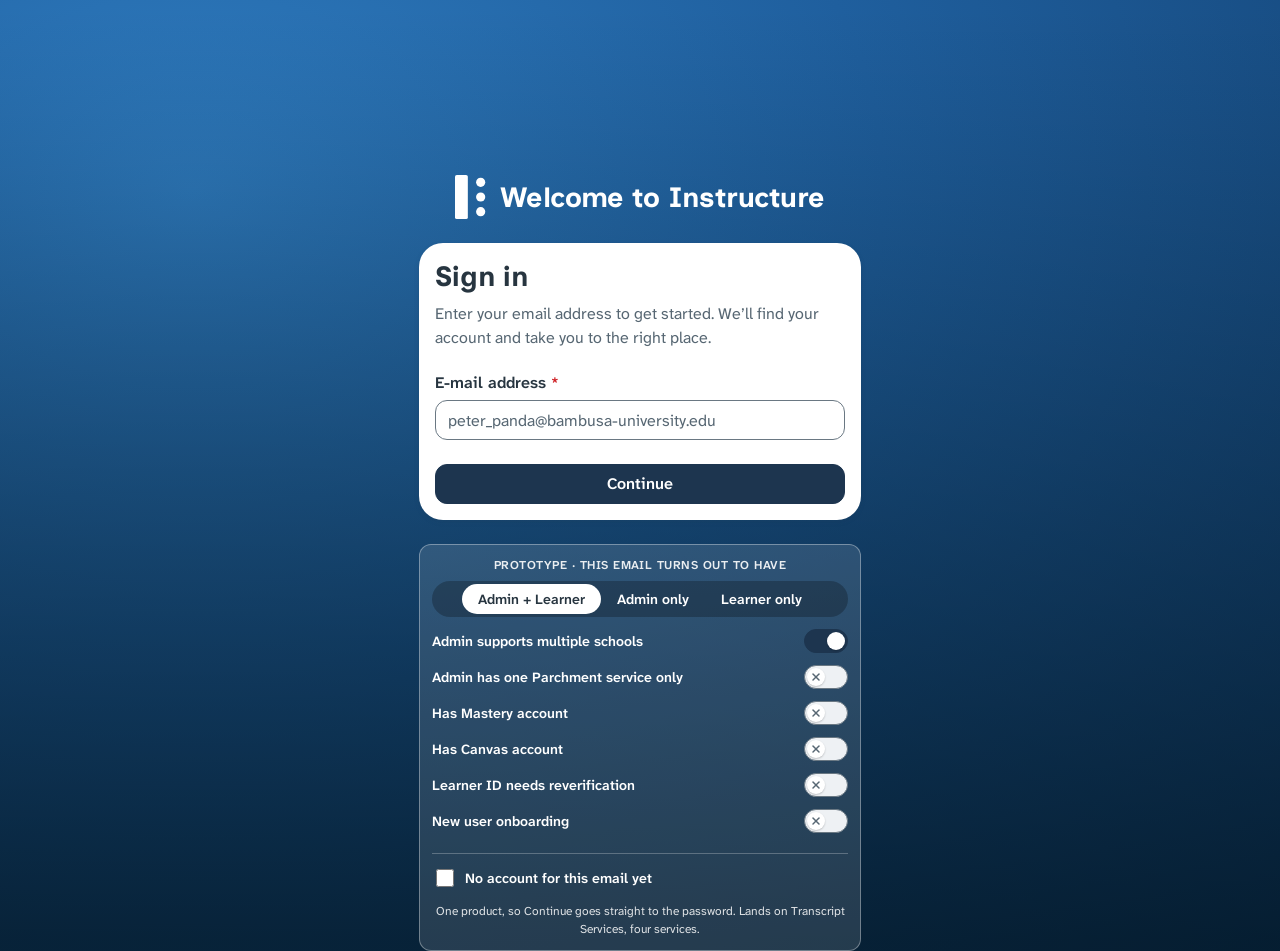
==== commit 1566ba35: "Show learner ID verification in the account panel Learners go through an enhanced ID check. None of " ====
--- a/index.html
+++ b/index.html
@@ -10,7 +10,7 @@
       href="https://fonts.googleapis.com/css2?family=Inclusive+Sans:ital,wght@0,300..700;1,300..700&family=Atkinson+Hyperlegible+Next:ital,wght@0,200..800;1,200..800&family=Atkinson+Hyperlegible:ital,wght@0,400;0,700;1,400;1,700&display=swap"
       rel="stylesheet"
     />
-    <script type="module" crossorigin>(function(){const t=document.createElement("link").relList;if(t&&t.supports&&t.supports("modulepreload"))return;for(const s of document.querySelectorAll('link[rel="modulepreload"]'))r(s);new MutationObserver(s=>{for(const i of s)if(i.type==="childList")for(const a of i.addedNodes)a.tagName==="LINK"&&a.rel==="modulepreload"&&r(a)}).observe(document,{childList:!0,subtree:!0});function n(s){const i={};return s.integrity&&(i.integrity=s.integrity),s.referrerPolicy&&(i.referrerPolicy=s.referrerPolicy),s.crossOrigin==="use-credentials"?i.credentials="include":s.crossOrigin==="anonymous"?i.credentials="omit":i.credentials="same-origin",i}function r(s){if(s.ep)return;s.ep=!0;const i=n(s);fetch(s.href,i)}})();function Wd(e){return e&&e.__esModule&&Object.prototype.hasOwnProperty.call(e,"default")?e.default:e}var Jo={exports:{}},Wl={},ec={exports:{}},O={};/**
+    <script type="module" crossorigin>(function(){const t=document.createElement("link").relList;if(t&&t.supports&&t.supports("modulepreload"))return;for(const s of document.querySelectorAll('link[rel="modulepreload"]'))r(s);new MutationObserver(s=>{for(const i of s)if(i.type==="childList")for(const a of i.addedNodes)a.tagName==="LINK"&&a.rel==="modulepreload"&&r(a)}).observe(document,{childList:!0,subtree:!0});function n(s){const i={};return s.integrity&&(i.integrity=s.integrity),s.referrerPolicy&&(i.referrerPolicy=s.referrerPolicy),s.crossOrigin==="use-credentials"?i.credentials="include":s.crossOrigin==="anonymous"?i.credentials="omit":i.credentials="same-origin",i}function r(s){if(s.ep)return;s.ep=!0;const i=n(s);fetch(s.href,i)}})();function Bd(e){return e&&e.__esModule&&Object.prototype.hasOwnProperty.call(e,"default")?e.default:e}var nc={exports:{}},Bl={},rc={exports:{}},O={};/**
  * @license React
  * react.production.min.js
  *
@@ -18,7 +18,7 @@
  *
  * This source code is licensed under the MIT license found in the
  * LICENSE file in the root directory of this source tree.
- */var wr=Symbol.for("react.element"),Bd=Symbol.for("react.portal"),Hd=Symbol.for("react.fragment"),Ud=Symbol.for("react.strict_mode"),$d=Symbol.for("react.profiler"),Vd=Symbol.for("react.provider"),Qd=Symbol.for("react.context"),Kd=Symbol.for("react.forward_ref"),Yd=Symbol.for("react.suspense"),Gd=Symbol.for("react.memo"),qd=Symbol.for("react.lazy"),Ia=Symbol.iterator;function Zd(e){return e===null||typeof e!="object"?null:(e=Ia&&e[Ia]||e["@@iterator"],typeof e=="function"?e:null)}var tc={isMounted:function(){return!1},enqueueForceUpdate:function(){},enqueueReplaceState:function(){},enqueueSetState:function(){}},nc=Object.assign,rc={};function zn(e,t,n){this.props=e,this.context=t,this.refs=rc,this.updater=n||tc}zn.prototype.isReactComponent={};zn.prototype.setState=function(e,t){if(typeof e!="object"&&typeof e!="function"&&e!=null)throw Error("setState(...): takes an object of state variables to update or a function which returns an object of state variables.");this.updater.enqueueSetState(this,e,t,"setState")};zn.prototype.forceUpdate=function(e){this.updater.enqueueForceUpdate(this,e,"forceUpdate")};function lc(){}lc.prototype=zn.prototype;function Ii(e,t,n){this.props=e,this.context=t,this.refs=rc,this.updater=n||tc}var Ai=Ii.prototype=new lc;Ai.constructor=Ii;nc(Ai,zn.prototype);Ai.isPureReactComponent=!0;var Aa=Array.isArray,sc=Object.prototype.hasOwnProperty,Oi={current:null},ic={key:!0,ref:!0,__self:!0,__source:!0};function ac(e,t,n){var r,s={},i=null,a=null;if(t!=null)for(r in t.ref!==void 0&&(a=t.ref),t.key!==void 0&&(i=""+t.key),t)sc.call(t,r)&&!ic.hasOwnProperty(r)&&(s[r]=t[r]);var o=arguments.length-2;if(o===1)s.children=n;else if(1<o){for(var c=Array(o),f=0;f<o;f++)c[f]=arguments[f+2];s.children=c}if(e&&e.defaultProps)for(r in o=e.defaultProps,o)s[r]===void 0&&(s[r]=o[r]);return{$$typeof:wr,type:e,key:i,ref:a,props:s,_owner:Oi.current}}function Xd(e,t){return{$$typeof:wr,type:e.type,key:t,ref:e.ref,props:e.props,_owner:e._owner}}function Di(e){return typeof e=="object"&&e!==null&&e.$$typeof===wr}function Jd(e){var t={"=":"=0",":":"=2"};return"$"+e.replace(/[=:]/g,function(n){return t[n]})}var Oa=/\/+/g;function as(e,t){return typeof e=="object"&&e!==null&&e.key!=null?Jd(""+e.key):t.toString(36)}function Zr(e,t,n,r,s){var i=typeof e;(i==="undefined"||i==="boolean")&&(e=null);var a=!1;if(e===null)a=!0;else switch(i){case"string":case"number":a=!0;break;case"object":switch(e.$$typeof){case wr:case Bd:a=!0}}if(a)return a=e,s=s(a),e=r===""?"."+as(a,0):r,Aa(s)?(n="",e!=null&&(n=e.replace(Oa,"$&/")+"/"),Zr(s,t,n,"",function(f){return f})):s!=null&&(Di(s)&&(s=Xd(s,n+(!s.key||a&&a.key===s.key?"":(""+s.key).replace(Oa,"$&/")+"/")+e)),t.push(s)),1;if(a=0,r=r===""?".":r+":",Aa(e))for(var o=0;o<e.length;o++){i=e[o];var c=r+as(i,o);a+=Zr(i,t,n,c,s)}else if(c=Zd(e),typeof c=="function")for(e=c.call(e),o=0;!(i=e.next()).done;)i=i.value,c=r+as(i,o++),a+=Zr(i,t,n,c,s);else if(i==="object")throw t=String(e),Error("Objects are not valid as a React child (found: "+(t==="[object Object]"?"object with keys {"+Object.keys(e).join(", ")+"}":t)+"). If you meant to render a collection of children, use an array instead.");return a}function Tr(e,t,n){if(e==null)return e;var r=[],s=0;return Zr(e,r,"","",function(i){return t.call(n,i,s++)}),r}function ef(e){if(e._status===-1){var t=e._result;t=t(),t.then(function(n){(e._status===0||e._status===-1)&&(e._status=1,e._result=n)},function(n){(e._status===0||e._status===-1)&&(e._status=2,e._result=n)}),e._status===-1&&(e._status=0,e._result=t)}if(e._status===1)return e._result.default;throw e._result}var me={current:null},Xr={transition:null},tf={ReactCurrentDispatcher:me,ReactCurrentBatchConfig:Xr,ReactCurrentOwner:Oi};function oc(){throw Error("act(...) is not supported in production builds of React.")}O.Children={map:Tr,forEach:function(e,t,n){Tr(e,function(){t.apply(this,arguments)},n)},count:function(e){var t=0;return Tr(e,function(){t++}),t},toArray:function(e){return Tr(e,function(t){return t})||[]},only:function(e){if(!Di(e))throw Error("React.Children.only expected to receive a single React element child.");return e}};O.Component=zn;O.Fragment=Hd;O.Profiler=$d;O.PureComponent=Ii;O.StrictMode=Ud;O.Suspense=Yd;O.__SECRET_INTERNALS_DO_NOT_USE_OR_YOU_WILL_BE_FIRED=tf;O.act=oc;O.cloneElement=function(e,t,n){if(e==null)throw Error("React.cloneElement(...): The argument must be a React element, but you passed "+e+".");var r=nc({},e.props),s=e.key,i=e.ref,a=e._owner;if(t!=null){if(t.ref!==void 0&&(i=t.ref,a=Oi.current),t.key!==void 0&&(s=""+t.key),e.type&&e.type.defaultProps)var o=e.type.defaultProps;for(c in t)sc.call(t,c)&&!ic.hasOwnProperty(c)&&(r[c]=t[c]===void 0&&o!==void 0?o[c]:t[c])}var c=arguments.length-2;if(c===1)r.children=n;else if(1<c){o=Array(c);for(var f=0;f<c;f++)o[f]=arguments[f+2];r.children=o}return{$$typeof:wr,type:e.type,key:s,ref:i,props:r,_owner:a}};O.createContext=function(e){return e={$$typeof:Qd,_currentValue:e,_currentValue2:e,_threadCount:0,Provider:null,Consumer:null,_defaultValue:null,_globalName:null},e.Provider={$$typeof:Vd,_context:e},e.Consumer=e};O.createElement=ac;O.createFactory=function(e){var t=ac.bind(null,e);return t.type=e,t};O.createRef=function(){return{current:null}};O.forwardRef=function(e){return{$$typeof:Kd,render:e}};O.isValidElement=Di;O.lazy=function(e){return{$$typeof:qd,_payload:{_status:-1,_result:e},_init:ef}};O.memo=function(e,t){return{$$typeof:Gd,type:e,compare:t===void 0?null:t}};O.startTransition=function(e){var t=Xr.transition;Xr.transition={};try{e()}finally{Xr.transition=t}};O.unstable_act=oc;O.useCallback=function(e,t){return me.current.useCallback(e,t)};O.useContext=function(e){return me.current.useContext(e)};O.useDebugValue=function(){};O.useDeferredValue=function(e){return me.current.useDeferredValue(e)};O.useEffect=function(e,t){return me.current.useEffect(e,t)};O.useId=function(){return me.current.useId()};O.useImperativeHandle=function(e,t,n){return me.current.useImperativeHandle(e,t,n)};O.useInsertionEffect=function(e,t){return me.current.useInsertionEffect(e,t)};O.useLayoutEffect=function(e,t){return me.current.useLayoutEffect(e,t)};O.useMemo=function(e,t){return me.current.useMemo(e,t)};O.useReducer=function(e,t,n){return me.current.useReducer(e,t,n)};O.useRef=function(e){return me.current.useRef(e)};O.useState=function(e){return me.current.useState(e)};O.useSyncExternalStore=function(e,t,n){return me.current.useSyncExternalStore(e,t,n)};O.useTransition=function(){return me.current.useTransition()};O.version="18.3.1";ec.exports=O;var S=ec.exports;const nf=Wd(S);/**
+ */var wr=Symbol.for("react.element"),Hd=Symbol.for("react.portal"),Ud=Symbol.for("react.fragment"),Vd=Symbol.for("react.strict_mode"),$d=Symbol.for("react.profiler"),Qd=Symbol.for("react.provider"),Kd=Symbol.for("react.context"),Yd=Symbol.for("react.forward_ref"),Gd=Symbol.for("react.suspense"),qd=Symbol.for("react.memo"),Zd=Symbol.for("react.lazy"),Da=Symbol.iterator;function Xd(e){return e===null||typeof e!="object"?null:(e=Da&&e[Da]||e["@@iterator"],typeof e=="function"?e:null)}var lc={isMounted:function(){return!1},enqueueForceUpdate:function(){},enqueueReplaceState:function(){},enqueueSetState:function(){}},sc=Object.assign,ic={};function zn(e,t,n){this.props=e,this.context=t,this.refs=ic,this.updater=n||lc}zn.prototype.isReactComponent={};zn.prototype.setState=function(e,t){if(typeof e!="object"&&typeof e!="function"&&e!=null)throw Error("setState(...): takes an object of state variables to update or a function which returns an object of state variables.");this.updater.enqueueSetState(this,e,t,"setState")};zn.prototype.forceUpdate=function(e){this.updater.enqueueForceUpdate(this,e,"forceUpdate")};function ac(){}ac.prototype=zn.prototype;function Ai(e,t,n){this.props=e,this.context=t,this.refs=ic,this.updater=n||lc}var Oi=Ai.prototype=new ac;Oi.constructor=Ai;sc(Oi,zn.prototype);Oi.isPureReactComponent=!0;var Fa=Array.isArray,oc=Object.prototype.hasOwnProperty,Di={current:null},cc={key:!0,ref:!0,__self:!0,__source:!0};function uc(e,t,n){var r,s={},i=null,a=null;if(t!=null)for(r in t.ref!==void 0&&(a=t.ref),t.key!==void 0&&(i=""+t.key),t)oc.call(t,r)&&!cc.hasOwnProperty(r)&&(s[r]=t[r]);var o=arguments.length-2;if(o===1)s.children=n;else if(1<o){for(var c=Array(o),f=0;f<o;f++)c[f]=arguments[f+2];s.children=c}if(e&&e.defaultProps)for(r in o=e.defaultProps,o)s[r]===void 0&&(s[r]=o[r]);return{$$typeof:wr,type:e,key:i,ref:a,props:s,_owner:Di.current}}function Jd(e,t){return{$$typeof:wr,type:e.type,key:t,ref:e.ref,props:e.props,_owner:e._owner}}function Fi(e){return typeof e=="object"&&e!==null&&e.$$typeof===wr}function ef(e){var t={"=":"=0",":":"=2"};return"$"+e.replace(/[=:]/g,function(n){return t[n]})}var Wa=/\/+/g;function os(e,t){return typeof e=="object"&&e!==null&&e.key!=null?ef(""+e.key):t.toString(36)}function Zr(e,t,n,r,s){var i=typeof e;(i==="undefined"||i==="boolean")&&(e=null);var a=!1;if(e===null)a=!0;else switch(i){case"string":case"number":a=!0;break;case"object":switch(e.$$typeof){case wr:case Hd:a=!0}}if(a)return a=e,s=s(a),e=r===""?"."+os(a,0):r,Fa(s)?(n="",e!=null&&(n=e.replace(Wa,"$&/")+"/"),Zr(s,t,n,"",function(f){return f})):s!=null&&(Fi(s)&&(s=Jd(s,n+(!s.key||a&&a.key===s.key?"":(""+s.key).replace(Wa,"$&/")+"/")+e)),t.push(s)),1;if(a=0,r=r===""?".":r+":",Fa(e))for(var o=0;o<e.length;o++){i=e[o];var c=r+os(i,o);a+=Zr(i,t,n,c,s)}else if(c=Xd(e),typeof c=="function")for(e=c.call(e),o=0;!(i=e.next()).done;)i=i.value,c=r+os(i,o++),a+=Zr(i,t,n,c,s);else if(i==="object")throw t=String(e),Error("Objects are not valid as a React child (found: "+(t==="[object Object]"?"object with keys {"+Object.keys(e).join(", ")+"}":t)+"). If you meant to render a collection of children, use an array instead.");return a}function Rr(e,t,n){if(e==null)return e;var r=[],s=0;return Zr(e,r,"","",function(i){return t.call(n,i,s++)}),r}function tf(e){if(e._status===-1){var t=e._result;t=t(),t.then(function(n){(e._status===0||e._status===-1)&&(e._status=1,e._result=n)},function(n){(e._status===0||e._status===-1)&&(e._status=2,e._result=n)}),e._status===-1&&(e._status=0,e._result=t)}if(e._status===1)return e._result.default;throw e._result}var ve={current:null},Xr={transition:null},nf={ReactCurrentDispatcher:ve,ReactCurrentBatchConfig:Xr,ReactCurrentOwner:Di};function dc(){throw Error("act(...) is not supported in production builds of React.")}O.Children={map:Rr,forEach:function(e,t,n){Rr(e,function(){t.apply(this,arguments)},n)},count:function(e){var t=0;return Rr(e,function(){t++}),t},toArray:function(e){return Rr(e,function(t){return t})||[]},only:function(e){if(!Fi(e))throw Error("React.Children.only expected to receive a single React element child.");return e}};O.Component=zn;O.Fragment=Ud;O.Profiler=$d;O.PureComponent=Ai;O.StrictMode=Vd;O.Suspense=Gd;O.__SECRET_INTERNALS_DO_NOT_USE_OR_YOU_WILL_BE_FIRED=nf;O.act=dc;O.cloneElement=function(e,t,n){if(e==null)throw Error("React.cloneElement(...): The argument must be a React element, but you passed "+e+".");var r=sc({},e.props),s=e.key,i=e.ref,a=e._owner;if(t!=null){if(t.ref!==void 0&&(i=t.ref,a=Di.current),t.key!==void 0&&(s=""+t.key),e.type&&e.type.defaultProps)var o=e.type.defaultProps;for(c in t)oc.call(t,c)&&!cc.hasOwnProperty(c)&&(r[c]=t[c]===void 0&&o!==void 0?o[c]:t[c])}var c=arguments.length-2;if(c===1)r.children=n;else if(1<c){o=Array(c);for(var f=0;f<c;f++)o[f]=arguments[f+2];r.children=o}return{$$typeof:wr,type:e.type,key:s,ref:i,props:r,_owner:a}};O.createContext=function(e){return e={$$typeof:Kd,_currentValue:e,_currentValue2:e,_threadCount:0,Provider:null,Consumer:null,_defaultValue:null,_globalName:null},e.Provider={$$typeof:Qd,_context:e},e.Consumer=e};O.createElement=uc;O.createFactory=function(e){var t=uc.bind(null,e);return t.type=e,t};O.createRef=function(){return{current:null}};O.forwardRef=function(e){return{$$typeof:Yd,render:e}};O.isValidElement=Fi;O.lazy=function(e){return{$$typeof:Zd,_payload:{_status:-1,_result:e},_init:tf}};O.memo=function(e,t){return{$$typeof:qd,type:e,compare:t===void 0?null:t}};O.startTransition=function(e){var t=Xr.transition;Xr.transition={};try{e()}finally{Xr.transition=t}};O.unstable_act=dc;O.useCallback=function(e,t){return ve.current.useCallback(e,t)};O.useContext=function(e){return ve.current.useContext(e)};O.useDebugValue=function(){};O.useDeferredValue=function(e){return ve.current.useDeferredValue(e)};O.useEffect=function(e,t){return ve.current.useEffect(e,t)};O.useId=function(){return ve.current.useId()};O.useImperativeHandle=function(e,t,n){return ve.current.useImperativeHandle(e,t,n)};O.useInsertionEffect=function(e,t){return ve.current.useInsertionEffect(e,t)};O.useLayoutEffect=function(e,t){return ve.current.useLayoutEffect(e,t)};O.useMemo=function(e,t){return ve.current.useMemo(e,t)};O.useReducer=function(e,t,n){return ve.current.useReducer(e,t,n)};O.useRef=function(e){return ve.current.useRef(e)};O.useState=function(e){return ve.current.useState(e)};O.useSyncExternalStore=function(e,t,n){return ve.current.useSyncExternalStore(e,t,n)};O.useTransition=function(){return ve.current.useTransition()};O.version="18.3.1";rc.exports=O;var S=rc.exports;const rf=Bd(S);/**
  * @license React
  * react-jsx-runtime.production.min.js
  *
@@ -26,7 +26,7 @@
  *
  * This source code is licensed under the MIT license found in the
  * LICENSE file in the root directory of this source tree.
- */var rf=S,lf=Symbol.for("react.element"),sf=Symbol.for("react.fragment"),af=Object.prototype.hasOwnProperty,of=rf.__SECRET_INTERNALS_DO_NOT_USE_OR_YOU_WILL_BE_FIRED.ReactCurrentOwner,cf={key:!0,ref:!0,__self:!0,__source:!0};function cc(e,t,n){var r,s={},i=null,a=null;n!==void 0&&(i=""+n),t.key!==void 0&&(i=""+t.key),t.ref!==void 0&&(a=t.ref);for(r in t)af.call(t,r)&&!cf.hasOwnProperty(r)&&(s[r]=t[r]);if(e&&e.defaultProps)for(r in t=e.defaultProps,t)s[r]===void 0&&(s[r]=t[r]);return{$$typeof:lf,type:e,key:i,ref:a,props:s,_owner:of.current}}Wl.Fragment=sf;Wl.jsx=cc;Wl.jsxs=cc;Jo.exports=Wl;var l=Jo.exports,Fs={},uc={exports:{}},Ce={},dc={exports:{}},fc={};/**
+ */var lf=S,sf=Symbol.for("react.element"),af=Symbol.for("react.fragment"),of=Object.prototype.hasOwnProperty,cf=lf.__SECRET_INTERNALS_DO_NOT_USE_OR_YOU_WILL_BE_FIRED.ReactCurrentOwner,uf={key:!0,ref:!0,__self:!0,__source:!0};function fc(e,t,n){var r,s={},i=null,a=null;n!==void 0&&(i=""+n),t.key!==void 0&&(i=""+t.key),t.ref!==void 0&&(a=t.ref);for(r in t)of.call(t,r)&&!uf.hasOwnProperty(r)&&(s[r]=t[r]);if(e&&e.defaultProps)for(r in t=e.defaultProps,t)s[r]===void 0&&(s[r]=t[r]);return{$$typeof:sf,type:e,key:i,ref:a,props:s,_owner:cf.current}}Bl.Fragment=af;Bl.jsx=fc;Bl.jsxs=fc;nc.exports=Bl;var l=nc.exports,Bs={},hc={exports:{}},Ee={},pc={exports:{}},mc={};/**
  * @license React
  * scheduler.production.min.js
  *
@@ -34,7 +34,7 @@
  *
  * This source code is licensed under the MIT license found in the
  * LICENSE file in the root directory of this source tree.
- */(function(e){function t(P,R){var I=P.length;P.push(R);e:for(;0<I;){var Z=I-1>>>1,ne=P[Z];if(0<s(ne,R))P[Z]=R,P[I]=ne,I=Z;else break e}}function n(P){return P.length===0?null:P[0]}function r(P){if(P.length===0)return null;var R=P[0],I=P.pop();if(I!==R){P[0]=I;e:for(var Z=0,ne=P.length,zr=ne>>>1;Z<zr;){var It=2*(Z+1)-1,is=P[It],At=It+1,Lr=P[At];if(0>s(is,I))At<ne&&0>s(Lr,is)?(P[Z]=Lr,P[At]=I,Z=At):(P[Z]=is,P[It]=I,Z=It);else if(At<ne&&0>s(Lr,I))P[Z]=Lr,P[At]=I,Z=At;else break e}}return R}function s(P,R){var I=P.sortIndex-R.sortIndex;return I!==0?I:P.id-R.id}if(typeof performance=="object"&&typeof performance.now=="function"){var i=performance;e.unstable_now=function(){return i.now()}}else{var a=Date,o=a.now();e.unstable_now=function(){return a.now()-o}}var c=[],f=[],m=1,v=null,p=3,x=!1,y=!1,w=!1,b=typeof setTimeout=="function"?setTimeout:null,d=typeof clearTimeout=="function"?clearTimeout:null,u=typeof setImmediate<"u"?setImmediate:null;typeof navigator<"u"&&navigator.scheduling!==void 0&&navigator.scheduling.isInputPending!==void 0&&navigator.scheduling.isInputPending.bind(navigator.scheduling);function h(P){for(var R=n(f);R!==null;){if(R.callback===null)r(f);else if(R.startTime<=P)r(f),R.sortIndex=R.expirationTime,t(c,R);else break;R=n(f)}}function g(P){if(w=!1,h(P),!y)if(n(c)!==null)y=!0,Qe(k);else{var R=n(f);R!==null&&ht(g,R.startTime-P)}}function k(P,R){y=!1,w&&(w=!1,d(C),C=-1),x=!0;var I=p;try{for(h(R),v=n(c);v!==null&&(!(v.expirationTime>R)||P&&!F());){var Z=v.callback;if(typeof Z=="function"){v.callback=null,p=v.priorityLevel;var ne=Z(v.expirationTime<=R);R=e.unstable_now(),typeof ne=="function"?v.callback=ne:v===n(c)&&r(c),h(R)}else r(c);v=n(c)}if(v!==null)var zr=!0;else{var It=n(f);It!==null&&ht(g,It.startTime-R),zr=!1}return zr}finally{v=null,p=I,x=!1}}var _=!1,j=null,C=-1,L=5,T=-1;function F(){return!(e.unstable_now()-T<L)}function oe(){if(j!==null){var P=e.unstable_now();T=P;var R=!0;try{R=j(!0,P)}finally{R?Me():(_=!1,j=null)}}else _=!1}var Me;if(typeof u=="function")Me=function(){u(oe)};else if(typeof MessageChannel<"u"){var Ve=new MessageChannel,W=Ve.port2;Ve.port1.onmessage=oe,Me=function(){W.postMessage(null)}}else Me=function(){b(oe,0)};function Qe(P){j=P,_||(_=!0,Me())}function ht(P,R){C=b(function(){P(e.unstable_now())},R)}e.unstable_IdlePriority=5,e.unstable_ImmediatePriority=1,e.unstable_LowPriority=4,e.unstable_NormalPriority=3,e.unstable_Profiling=null,e.unstable_UserBlockingPriority=2,e.unstable_cancelCallback=function(P){P.callback=null},e.unstable_continueExecution=function(){y||x||(y=!0,Qe(k))},e.unstable_forceFrameRate=function(P){0>P||125<P?console.error("forceFrameRate takes a positive int between 0 and 125, forcing frame rates higher than 125 fps is not supported"):L=0<P?Math.floor(1e3/P):5},e.unstable_getCurrentPriorityLevel=function(){return p},e.unstable_getFirstCallbackNode=function(){return n(c)},e.unstable_next=function(P){switch(p){case 1:case 2:case 3:var R=3;break;default:R=p}var I=p;p=R;try{return P()}finally{p=I}},e.unstable_pauseExecution=function(){},e.unstable_requestPaint=function(){},e.unstable_runWithPriority=function(P,R){switch(P){case 1:case 2:case 3:case 4:case 5:break;default:P=3}var I=p;p=P;try{return R()}finally{p=I}},e.unstable_scheduleCallback=function(P,R,I){var Z=e.unstable_now();switch(typeof I=="object"&&I!==null?(I=I.delay,I=typeof I=="number"&&0<I?Z+I:Z):I=Z,P){case 1:var ne=-1;break;case 2:ne=250;break;case 5:ne=1073741823;break;case 4:ne=1e4;break;default:ne=5e3}return ne=I+ne,P={id:m++,callback:R,priorityLevel:P,startTime:I,expirationTime:ne,sortIndex:-1},I>Z?(P.sortIndex=I,t(f,P),n(c)===null&&P===n(f)&&(w?(d(C),C=-1):w=!0,ht(g,I-Z))):(P.sortIndex=ne,t(c,P),y||x||(y=!0,Qe(k))),P},e.unstable_shouldYield=F,e.unstable_wrapCallback=function(P){var R=p;return function(){var I=p;p=R;try{return P.apply(this,arguments)}finally{p=I}}}})(fc);dc.exports=fc;var uf=dc.exports;/**
+ */(function(e){function t(N,R){var I=N.length;N.push(R);e:for(;0<I;){var Z=I-1>>>1,ne=N[Z];if(0<s(ne,R))N[Z]=R,N[I]=ne,I=Z;else break e}}function n(N){return N.length===0?null:N[0]}function r(N){if(N.length===0)return null;var R=N[0],I=N.pop();if(I!==R){N[0]=I;e:for(var Z=0,ne=N.length,zr=ne>>>1;Z<zr;){var It=2*(Z+1)-1,as=N[It],At=It+1,Lr=N[At];if(0>s(as,I))At<ne&&0>s(Lr,as)?(N[Z]=Lr,N[At]=I,Z=At):(N[Z]=as,N[It]=I,Z=It);else if(At<ne&&0>s(Lr,I))N[Z]=Lr,N[At]=I,Z=At;else break e}}return R}function s(N,R){var I=N.sortIndex-R.sortIndex;return I!==0?I:N.id-R.id}if(typeof performance=="object"&&typeof performance.now=="function"){var i=performance;e.unstable_now=function(){return i.now()}}else{var a=Date,o=a.now();e.unstable_now=function(){return a.now()-o}}var c=[],f=[],v=1,m=null,p=3,x=!1,y=!1,j=!1,z=typeof setTimeout=="function"?setTimeout:null,d=typeof clearTimeout=="function"?clearTimeout:null,u=typeof setImmediate<"u"?setImmediate:null;typeof navigator<"u"&&navigator.scheduling!==void 0&&navigator.scheduling.isInputPending!==void 0&&navigator.scheduling.isInputPending.bind(navigator.scheduling);function h(N){for(var R=n(f);R!==null;){if(R.callback===null)r(f);else if(R.startTime<=N)r(f),R.sortIndex=R.expirationTime,t(c,R);else break;R=n(f)}}function _(N){if(j=!1,h(N),!y)if(n(c)!==null)y=!0,Qe(k);else{var R=n(f);R!==null&&Pe(_,R.startTime-N)}}function k(N,R){y=!1,j&&(j=!1,d(E),E=-1),x=!0;var I=p;try{for(h(R),m=n(c);m!==null&&(!(m.expirationTime>R)||N&&!W());){var Z=m.callback;if(typeof Z=="function"){m.callback=null,p=m.priorityLevel;var ne=Z(m.expirationTime<=R);R=e.unstable_now(),typeof ne=="function"?m.callback=ne:m===n(c)&&r(c),h(R)}else r(c);m=n(c)}if(m!==null)var zr=!0;else{var It=n(f);It!==null&&Pe(_,It.startTime-R),zr=!1}return zr}finally{m=null,p=I,x=!1}}var g=!1,w=null,E=-1,L=5,M=-1;function W(){return!(e.unstable_now()-M<L)}function he(){if(w!==null){var N=e.unstable_now();M=N;var R=!0;try{R=w(!0,N)}finally{R?se():(g=!1,w=null)}}else g=!1}var se;if(typeof u=="function")se=function(){u(he)};else if(typeof MessageChannel<"u"){var H=new MessageChannel,ht=H.port2;H.port1.onmessage=he,se=function(){ht.postMessage(null)}}else se=function(){z(he,0)};function Qe(N){w=N,g||(g=!0,se())}function Pe(N,R){E=z(function(){N(e.unstable_now())},R)}e.unstable_IdlePriority=5,e.unstable_ImmediatePriority=1,e.unstable_LowPriority=4,e.unstable_NormalPriority=3,e.unstable_Profiling=null,e.unstable_UserBlockingPriority=2,e.unstable_cancelCallback=function(N){N.callback=null},e.unstable_continueExecution=function(){y||x||(y=!0,Qe(k))},e.unstable_forceFrameRate=function(N){0>N||125<N?console.error("forceFrameRate takes a positive int between 0 and 125, forcing frame rates higher than 125 fps is not supported"):L=0<N?Math.floor(1e3/N):5},e.unstable_getCurrentPriorityLevel=function(){return p},e.unstable_getFirstCallbackNode=function(){return n(c)},e.unstable_next=function(N){switch(p){case 1:case 2:case 3:var R=3;break;default:R=p}var I=p;p=R;try{return N()}finally{p=I}},e.unstable_pauseExecution=function(){},e.unstable_requestPaint=function(){},e.unstable_runWithPriority=function(N,R){switch(N){case 1:case 2:case 3:case 4:case 5:break;default:N=3}var I=p;p=N;try{return R()}finally{p=I}},e.unstable_scheduleCallback=function(N,R,I){var Z=e.unstable_now();switch(typeof I=="object"&&I!==null?(I=I.delay,I=typeof I=="number"&&0<I?Z+I:Z):I=Z,N){case 1:var ne=-1;break;case 2:ne=250;break;case 5:ne=1073741823;break;case 4:ne=1e4;break;default:ne=5e3}return ne=I+ne,N={id:v++,callback:R,priorityLevel:N,startTime:I,expirationTime:ne,sortIndex:-1},I>Z?(N.sortIndex=I,t(f,N),n(c)===null&&N===n(f)&&(j?(d(E),E=-1):j=!0,Pe(_,I-Z))):(N.sortIndex=ne,t(c,N),y||x||(y=!0,Qe(k))),N},e.unstable_shouldYield=W,e.unstable_wrapCallback=function(N){var R=p;return function(){var I=p;p=R;try{return N.apply(this,arguments)}finally{p=I}}}})(mc);pc.exports=mc;var df=pc.exports;/**
  * @license React
  * react-dom.production.min.js
  *
@@ -42,360 +42,370 @@
  *
  * This source code is licensed under the MIT license found in the
  * LICENSE file in the root directory of this source tree.
- */var df=S,Se=uf;function N(e){for(var t="https://reactjs.org/docs/error-decoder.html?invariant="+e,n=1;n<arguments.length;n++)t+="&args[]="+encodeURIComponent(arguments[n]);return"Minified React error #"+e+"; visit "+t+" for the full message or use the non-minified dev environment for full errors and additional helpful warnings."}var hc=new Set,sr={};function Jt(e,t){Nn(e,t),Nn(e+"Capture",t)}function Nn(e,t){for(sr[e]=t,e=0;e<t.length;e++)hc.add(t[e])}var it=!(typeof window>"u"||typeof window.document>"u"||typeof window.document.createElement>"u"),Ws=Object.prototype.hasOwnProperty,ff=/^[:A-Z_a-z\u00C0-\u00D6\u00D8-\u00F6\u00F8-\u02FF\u0370-\u037D\u037F-\u1FFF\u200C-\u200D\u2070-\u218F\u2C00-\u2FEF\u3001-\uD7FF\uF900-\uFDCF\uFDF0-\uFFFD][:A-Z_a-z\u00C0-\u00D6\u00D8-\u00F6\u00F8-\u02FF\u0370-\u037D\u037F-\u1FFF\u200C-\u200D\u2070-\u218F\u2C00-\u2FEF\u3001-\uD7FF\uF900-\uFDCF\uFDF0-\uFFFD\-.0-9\u00B7\u0300-\u036F\u203F-\u2040]*$/,Da={},Fa={};function hf(e){return Ws.call(Fa,e)?!0:Ws.call(Da,e)?!1:ff.test(e)?Fa[e]=!0:(Da[e]=!0,!1)}function pf(e,t,n,r){if(n!==null&&n.type===0)return!1;switch(typeof t){case"function":case"symbol":return!0;case"boolean":return r?!1:n!==null?!n.acceptsBooleans:(e=e.toLowerCase().slice(0,5),e!=="data-"&&e!=="aria-");default:return!1}}function mf(e,t,n,r){if(t===null||typeof t>"u"||pf(e,t,n,r))return!0;if(r)return!1;if(n!==null)switch(n.type){case 3:return!t;case 4:return t===!1;case 5:return isNaN(t);case 6:return isNaN(t)||1>t}return!1}function ve(e,t,n,r,s,i,a){this.acceptsBooleans=t===2||t===3||t===4,this.attributeName=r,this.attributeNamespace=s,this.mustUseProperty=n,this.propertyName=e,this.type=t,this.sanitizeURL=i,this.removeEmptyString=a}var ae={};"children dangerouslySetInnerHTML defaultValue defaultChecked innerHTML suppressContentEditableWarning suppressHydrationWarning style".split(" ").forEach(function(e){ae[e]=new ve(e,0,!1,e,null,!1,!1)});[["acceptCharset","accept-charset"],["className","class"],["htmlFor","for"],["httpEquiv","http-equiv"]].forEach(function(e){var t=e[0];ae[t]=new ve(t,1,!1,e[1],null,!1,!1)});["contentEditable","draggable","spellCheck","value"].forEach(function(e){ae[e]=new ve(e,2,!1,e.toLowerCase(),null,!1,!1)});["autoReverse","externalResourcesRequired","focusable","preserveAlpha"].forEach(function(e){ae[e]=new ve(e,2,!1,e,null,!1,!1)});"allowFullScreen async autoFocus autoPlay controls default defer disabled disablePictureInPicture disableRemotePlayback formNoValidate hidden loop noModule noValidate open playsInline readOnly required reversed scoped seamless itemScope".split(" ").forEach(function(e){ae[e]=new ve(e,3,!1,e.toLowerCase(),null,!1,!1)});["checked","multiple","muted","selected"].forEach(function(e){ae[e]=new ve(e,3,!0,e,null,!1,!1)});["capture","download"].forEach(function(e){ae[e]=new ve(e,4,!1,e,null,!1,!1)});["cols","rows","size","span"].forEach(function(e){ae[e]=new ve(e,6,!1,e,null,!1,!1)});["rowSpan","start"].forEach(function(e){ae[e]=new ve(e,5,!1,e.toLowerCase(),null,!1,!1)});var Fi=/[\-:]([a-z])/g;function Wi(e){return e[1].toUpperCase()}"accent-height alignment-baseline arabic-form baseline-shift cap-height clip-path clip-rule color-interpolation color-interpolation-filters color-profile color-rendering dominant-baseline enable-background fill-opacity fill-rule flood-color flood-opacity font-family font-size font-size-adjust font-stretch font-style font-variant font-weight glyph-name glyph-orientation-horizontal glyph-orientation-vertical horiz-adv-x horiz-origin-x image-rendering letter-spacing lighting-color marker-end marker-mid marker-start overline-position overline-thickness paint-order panose-1 pointer-events rendering-intent shape-rendering stop-color stop-opacity strikethrough-position strikethrough-thickness stroke-dasharray stroke-dashoffset stroke-linecap stroke-linejoin stroke-miterlimit stroke-opacity stroke-width text-anchor text-decoration text-rendering underline-position underline-thickness unicode-bidi unicode-range units-per-em v-alphabetic v-hanging v-ideographic v-mathematical vector-effect vert-adv-y vert-origin-x vert-origin-y word-spacing writing-mode xmlns:xlink x-height".split(" ").forEach(function(e){var t=e.replace(Fi,Wi);ae[t]=new ve(t,1,!1,e,null,!1,!1)});"xlink:actuate xlink:arcrole xlink:role xlink:show xlink:title xlink:type".split(" ").forEach(function(e){var t=e.replace(Fi,Wi);ae[t]=new ve(t,1,!1,e,"http://www.w3.org/1999/xlink",!1,!1)});["xml:base","xml:lang","xml:space"].forEach(function(e){var t=e.replace(Fi,Wi);ae[t]=new ve(t,1,!1,e,"http://www.w3.org/XML/1998/namespace",!1,!1)});["tabIndex","crossOrigin"].forEach(function(e){ae[e]=new ve(e,1,!1,e.toLowerCase(),null,!1,!1)});ae.xlinkHref=new ve("xlinkHref",1,!1,"xlink:href","http://www.w3.org/1999/xlink",!0,!1);["src","href","action","formAction"].forEach(function(e){ae[e]=new ve(e,1,!1,e.toLowerCase(),null,!0,!0)});function Bi(e,t,n,r){var s=ae.hasOwnProperty(t)?ae[t]:null;(s!==null?s.type!==0:r||!(2<t.length)||t[0]!=="o"&&t[0]!=="O"||t[1]!=="n"&&t[1]!=="N")&&(mf(t,n,s,r)&&(n=null),r||s===null?hf(t)&&(n===null?e.removeAttribute(t):e.setAttribute(t,""+n)):s.mustUseProperty?e[s.propertyName]=n===null?s.type===3?!1:"":n:(t=s.attributeName,r=s.attributeNamespace,n===null?e.removeAttribute(t):(s=s.type,n=s===3||s===4&&n===!0?"":""+n,r?e.setAttributeNS(r,t,n):e.setAttribute(t,n))))}var dt=df.__SECRET_INTERNALS_DO_NOT_USE_OR_YOU_WILL_BE_FIRED,Rr=Symbol.for("react.element"),ln=Symbol.for("react.portal"),sn=Symbol.for("react.fragment"),Hi=Symbol.for("react.strict_mode"),Bs=Symbol.for("react.profiler"),pc=Symbol.for("react.provider"),mc=Symbol.for("react.context"),Ui=Symbol.for("react.forward_ref"),Hs=Symbol.for("react.suspense"),Us=Symbol.for("react.suspense_list"),$i=Symbol.for("react.memo"),mt=Symbol.for("react.lazy"),vc=Symbol.for("react.offscreen"),Wa=Symbol.iterator;function On(e){return e===null||typeof e!="object"?null:(e=Wa&&e[Wa]||e["@@iterator"],typeof e=="function"?e:null)}var G=Object.assign,os;function Qn(e){if(os===void 0)try{throw Error()}catch(n){var t=n.stack.trim().match(/\n( *(at )?)/);os=t&&t[1]||""}return`
-`+os+e}var cs=!1;function us(e,t){if(!e||cs)return"";cs=!0;var n=Error.prepareStackTrace;Error.prepareStackTrace=void 0;try{if(t)if(t=function(){throw Error()},Object.defineProperty(t.prototype,"props",{set:function(){throw Error()}}),typeof Reflect=="object"&&Reflect.construct){try{Reflect.construct(t,[])}catch(f){var r=f}Reflect.construct(e,[],t)}else{try{t.call()}catch(f){r=f}e.call(t.prototype)}else{try{throw Error()}catch(f){r=f}e()}}catch(f){if(f&&r&&typeof f.stack=="string"){for(var s=f.stack.split(`
+ */var ff=S,Ce=df;function C(e){for(var t="https://reactjs.org/docs/error-decoder.html?invariant="+e,n=1;n<arguments.length;n++)t+="&args[]="+encodeURIComponent(arguments[n]);return"Minified React error #"+e+"; visit "+t+" for the full message or use the non-minified dev environment for full errors and additional helpful warnings."}var vc=new Set,sr={};function Jt(e,t){Nn(e,t),Nn(e+"Capture",t)}function Nn(e,t){for(sr[e]=t,e=0;e<t.length;e++)vc.add(t[e])}var it=!(typeof window>"u"||typeof window.document>"u"||typeof window.document.createElement>"u"),Hs=Object.prototype.hasOwnProperty,hf=/^[:A-Z_a-z\u00C0-\u00D6\u00D8-\u00F6\u00F8-\u02FF\u0370-\u037D\u037F-\u1FFF\u200C-\u200D\u2070-\u218F\u2C00-\u2FEF\u3001-\uD7FF\uF900-\uFDCF\uFDF0-\uFFFD][:A-Z_a-z\u00C0-\u00D6\u00D8-\u00F6\u00F8-\u02FF\u0370-\u037D\u037F-\u1FFF\u200C-\u200D\u2070-\u218F\u2C00-\u2FEF\u3001-\uD7FF\uF900-\uFDCF\uFDF0-\uFFFD\-.0-9\u00B7\u0300-\u036F\u203F-\u2040]*$/,Ba={},Ha={};function pf(e){return Hs.call(Ha,e)?!0:Hs.call(Ba,e)?!1:hf.test(e)?Ha[e]=!0:(Ba[e]=!0,!1)}function mf(e,t,n,r){if(n!==null&&n.type===0)return!1;switch(typeof t){case"function":case"symbol":return!0;case"boolean":return r?!1:n!==null?!n.acceptsBooleans:(e=e.toLowerCase().slice(0,5),e!=="data-"&&e!=="aria-");default:return!1}}function vf(e,t,n,r){if(t===null||typeof t>"u"||mf(e,t,n,r))return!0;if(r)return!1;if(n!==null)switch(n.type){case 3:return!t;case 4:return t===!1;case 5:return isNaN(t);case 6:return isNaN(t)||1>t}return!1}function ye(e,t,n,r,s,i,a){this.acceptsBooleans=t===2||t===3||t===4,this.attributeName=r,this.attributeNamespace=s,this.mustUseProperty=n,this.propertyName=e,this.type=t,this.sanitizeURL=i,this.removeEmptyString=a}var oe={};"children dangerouslySetInnerHTML defaultValue defaultChecked innerHTML suppressContentEditableWarning suppressHydrationWarning style".split(" ").forEach(function(e){oe[e]=new ye(e,0,!1,e,null,!1,!1)});[["acceptCharset","accept-charset"],["className","class"],["htmlFor","for"],["httpEquiv","http-equiv"]].forEach(function(e){var t=e[0];oe[t]=new ye(t,1,!1,e[1],null,!1,!1)});["contentEditable","draggable","spellCheck","value"].forEach(function(e){oe[e]=new ye(e,2,!1,e.toLowerCase(),null,!1,!1)});["autoReverse","externalResourcesRequired","focusable","preserveAlpha"].forEach(function(e){oe[e]=new ye(e,2,!1,e,null,!1,!1)});"allowFullScreen async autoFocus autoPlay controls default defer disabled disablePictureInPicture disableRemotePlayback formNoValidate hidden loop noModule noValidate open playsInline readOnly required reversed scoped seamless itemScope".split(" ").forEach(function(e){oe[e]=new ye(e,3,!1,e.toLowerCase(),null,!1,!1)});["checked","multiple","muted","selected"].forEach(function(e){oe[e]=new ye(e,3,!0,e,null,!1,!1)});["capture","download"].forEach(function(e){oe[e]=new ye(e,4,!1,e,null,!1,!1)});["cols","rows","size","span"].forEach(function(e){oe[e]=new ye(e,6,!1,e,null,!1,!1)});["rowSpan","start"].forEach(function(e){oe[e]=new ye(e,5,!1,e.toLowerCase(),null,!1,!1)});var Wi=/[\-:]([a-z])/g;function Bi(e){return e[1].toUpperCase()}"accent-height alignment-baseline arabic-form baseline-shift cap-height clip-path clip-rule color-interpolation color-interpolation-filters color-profile color-rendering dominant-baseline enable-background fill-opacity fill-rule flood-color flood-opacity font-family font-size font-size-adjust font-stretch font-style font-variant font-weight glyph-name glyph-orientation-horizontal glyph-orientation-vertical horiz-adv-x horiz-origin-x image-rendering letter-spacing lighting-color marker-end marker-mid marker-start overline-position overline-thickness paint-order panose-1 pointer-events rendering-intent shape-rendering stop-color stop-opacity strikethrough-position strikethrough-thickness stroke-dasharray stroke-dashoffset stroke-linecap stroke-linejoin stroke-miterlimit stroke-opacity stroke-width text-anchor text-decoration text-rendering underline-position underline-thickness unicode-bidi unicode-range units-per-em v-alphabetic v-hanging v-ideographic v-mathematical vector-effect vert-adv-y vert-origin-x vert-origin-y word-spacing writing-mode xmlns:xlink x-height".split(" ").forEach(function(e){var t=e.replace(Wi,Bi);oe[t]=new ye(t,1,!1,e,null,!1,!1)});"xlink:actuate xlink:arcrole xlink:role xlink:show xlink:title xlink:type".split(" ").forEach(function(e){var t=e.replace(Wi,Bi);oe[t]=new ye(t,1,!1,e,"http://www.w3.org/1999/xlink",!1,!1)});["xml:base","xml:lang","xml:space"].forEach(function(e){var t=e.replace(Wi,Bi);oe[t]=new ye(t,1,!1,e,"http://www.w3.org/XML/1998/namespace",!1,!1)});["tabIndex","crossOrigin"].forEach(function(e){oe[e]=new ye(e,1,!1,e.toLowerCase(),null,!1,!1)});oe.xlinkHref=new ye("xlinkHref",1,!1,"xlink:href","http://www.w3.org/1999/xlink",!0,!1);["src","href","action","formAction"].forEach(function(e){oe[e]=new ye(e,1,!1,e.toLowerCase(),null,!0,!0)});function Hi(e,t,n,r){var s=oe.hasOwnProperty(t)?oe[t]:null;(s!==null?s.type!==0:r||!(2<t.length)||t[0]!=="o"&&t[0]!=="O"||t[1]!=="n"&&t[1]!=="N")&&(vf(t,n,s,r)&&(n=null),r||s===null?pf(t)&&(n===null?e.removeAttribute(t):e.setAttribute(t,""+n)):s.mustUseProperty?e[s.propertyName]=n===null?s.type===3?!1:"":n:(t=s.attributeName,r=s.attributeNamespace,n===null?e.removeAttribute(t):(s=s.type,n=s===3||s===4&&n===!0?"":""+n,r?e.setAttributeNS(r,t,n):e.setAttribute(t,n))))}var dt=ff.__SECRET_INTERNALS_DO_NOT_USE_OR_YOU_WILL_BE_FIRED,Tr=Symbol.for("react.element"),ln=Symbol.for("react.portal"),sn=Symbol.for("react.fragment"),Ui=Symbol.for("react.strict_mode"),Us=Symbol.for("react.profiler"),yc=Symbol.for("react.provider"),gc=Symbol.for("react.context"),Vi=Symbol.for("react.forward_ref"),Vs=Symbol.for("react.suspense"),$s=Symbol.for("react.suspense_list"),$i=Symbol.for("react.memo"),mt=Symbol.for("react.lazy"),xc=Symbol.for("react.offscreen"),Ua=Symbol.iterator;function On(e){return e===null||typeof e!="object"?null:(e=Ua&&e[Ua]||e["@@iterator"],typeof e=="function"?e:null)}var G=Object.assign,cs;function Qn(e){if(cs===void 0)try{throw Error()}catch(n){var t=n.stack.trim().match(/\n( *(at )?)/);cs=t&&t[1]||""}return`
+`+cs+e}var us=!1;function ds(e,t){if(!e||us)return"";us=!0;var n=Error.prepareStackTrace;Error.prepareStackTrace=void 0;try{if(t)if(t=function(){throw Error()},Object.defineProperty(t.prototype,"props",{set:function(){throw Error()}}),typeof Reflect=="object"&&Reflect.construct){try{Reflect.construct(t,[])}catch(f){var r=f}Reflect.construct(e,[],t)}else{try{t.call()}catch(f){r=f}e.call(t.prototype)}else{try{throw Error()}catch(f){r=f}e()}}catch(f){if(f&&r&&typeof f.stack=="string"){for(var s=f.stack.split(`
 `),i=r.stack.split(`
 `),a=s.length-1,o=i.length-1;1<=a&&0<=o&&s[a]!==i[o];)o--;for(;1<=a&&0<=o;a--,o--)if(s[a]!==i[o]){if(a!==1||o!==1)do if(a--,o--,0>o||s[a]!==i[o]){var c=`
-`+s[a].replace(" at new "," at ");return e.displayName&&c.includes("<anonymous>")&&(c=c.replace("<anonymous>",e.displayName)),c}while(1<=a&&0<=o);break}}}finally{cs=!1,Error.prepareStackTrace=n}return(e=e?e.displayName||e.name:"")?Qn(e):""}function vf(e){switch(e.tag){case 5:return Qn(e.type);case 16:return Qn("Lazy");case 13:return Qn("Suspense");case 19:return Qn("SuspenseList");case 0:case 2:case 15:return e=us(e.type,!1),e;case 11:return e=us(e.type.render,!1),e;case 1:return e=us(e.type,!0),e;default:return""}}function $s(e){if(e==null)return null;if(typeof e=="function")return e.displayName||e.name||null;if(typeof e=="string")return e;switch(e){case sn:return"Fragment";case ln:return"Portal";case Bs:return"Profiler";case Hi:return"StrictMode";case Hs:return"Suspense";case Us:return"SuspenseList"}if(typeof e=="object")switch(e.$$typeof){case mc:return(e.displayName||"Context")+".Consumer";case pc:return(e._context.displayName||"Context")+".Provider";case Ui:var t=e.render;return e=e.displayName,e||(e=t.displayName||t.name||"",e=e!==""?"ForwardRef("+e+")":"ForwardRef"),e;case $i:return t=e.displayName||null,t!==null?t:$s(e.type)||"Memo";case mt:t=e._payload,e=e._init;try{return $s(e(t))}catch{}}return null}function yf(e){var t=e.type;switch(e.tag){case 24:return"Cache";case 9:return(t.displayName||"Context")+".Consumer";case 10:return(t._context.displayName||"Context")+".Provider";case 18:return"DehydratedFragment";case 11:return e=t.render,e=e.displayName||e.name||"",t.displayName||(e!==""?"ForwardRef("+e+")":"ForwardRef");case 7:return"Fragment";case 5:return t;case 4:return"Portal";case 3:return"Root";case 6:return"Text";case 16:return $s(t);case 8:return t===Hi?"StrictMode":"Mode";case 22:return"Offscreen";case 12:return"Profiler";case 21:return"Scope";case 13:return"Suspense";case 19:return"SuspenseList";case 25:return"TracingMarker";case 1:case 0:case 17:case 2:case 14:case 15:if(typeof t=="function")return t.displayName||t.name||null;if(typeof t=="string")return t}return null}function bt(e){switch(typeof e){case"boolean":case"number":case"string":case"undefined":return e;case"object":return e;default:return""}}function yc(e){var t=e.type;return(e=e.nodeName)&&e.toLowerCase()==="input"&&(t==="checkbox"||t==="radio")}function gf(e){var t=yc(e)?"checked":"value",n=Object.getOwnPropertyDescriptor(e.constructor.prototype,t),r=""+e[t];if(!e.hasOwnProperty(t)&&typeof n<"u"&&typeof n.get=="function"&&typeof n.set=="function"){var s=n.get,i=n.set;return Object.defineProperty(e,t,{configurable:!0,get:function(){return s.call(this)},set:function(a){r=""+a,i.call(this,a)}}),Object.defineProperty(e,t,{enumerable:n.enumerable}),{getValue:function(){return r},setValue:function(a){r=""+a},stopTracking:function(){e._valueTracker=null,delete e[t]}}}}function Ir(e){e._valueTracker||(e._valueTracker=gf(e))}function gc(e){if(!e)return!1;var t=e._valueTracker;if(!t)return!0;var n=t.getValue(),r="";return e&&(r=yc(e)?e.checked?"true":"false":e.value),e=r,e!==n?(t.setValue(e),!0):!1}function fl(e){if(e=e||(typeof document<"u"?document:void 0),typeof e>"u")return null;try{return e.activeElement||e.body}catch{return e.body}}function Vs(e,t){var n=t.checked;return G({},t,{defaultChecked:void 0,defaultValue:void 0,value:void 0,checked:n??e._wrapperState.initialChecked})}function Ba(e,t){var n=t.defaultValue==null?"":t.defaultValue,r=t.checked!=null?t.checked:t.defaultChecked;n=bt(t.value!=null?t.value:n),e._wrapperState={initialChecked:r,initialValue:n,controlled:t.type==="checkbox"||t.type==="radio"?t.checked!=null:t.value!=null}}function xc(e,t){t=t.checked,t!=null&&Bi(e,"checked",t,!1)}function Qs(e,t){xc(e,t);var n=bt(t.value),r=t.type;if(n!=null)r==="number"?(n===0&&e.value===""||e.value!=n)&&(e.value=""+n):e.value!==""+n&&(e.value=""+n);else if(r==="submit"||r==="reset"){e.removeAttribute("value");return}t.hasOwnProperty("value")?Ks(e,t.type,n):t.hasOwnProperty("defaultValue")&&Ks(e,t.type,bt(t.defaultValue)),t.checked==null&&t.defaultChecked!=null&&(e.defaultChecked=!!t.defaultChecked)}function Ha(e,t,n){if(t.hasOwnProperty("value")||t.hasOwnProperty("defaultValue")){var r=t.type;if(!(r!=="submit"&&r!=="reset"||t.value!==void 0&&t.value!==null))return;t=""+e._wrapperState.initialValue,n||t===e.value||(e.value=t),e.defaultValue=t}n=e.name,n!==""&&(e.name=""),e.defaultChecked=!!e._wrapperState.initialChecked,n!==""&&(e.name=n)}function Ks(e,t,n){(t!=="number"||fl(e.ownerDocument)!==e)&&(n==null?e.defaultValue=""+e._wrapperState.initialValue:e.defaultValue!==""+n&&(e.defaultValue=""+n))}var Kn=Array.isArray;function yn(e,t,n,r){if(e=e.options,t){t={};for(var s=0;s<n.length;s++)t["$"+n[s]]=!0;for(n=0;n<e.length;n++)s=t.hasOwnProperty("$"+e[n].value),e[n].selected!==s&&(e[n].selected=s),s&&r&&(e[n].defaultSelected=!0)}else{for(n=""+bt(n),t=null,s=0;s<e.length;s++){if(e[s].value===n){e[s].selected=!0,r&&(e[s].defaultSelected=!0);return}t!==null||e[s].disabled||(t=e[s])}t!==null&&(t.selected=!0)}}function Ys(e,t){if(t.dangerouslySetInnerHTML!=null)throw Error(N(91));return G({},t,{value:void 0,defaultValue:void 0,children:""+e._wrapperState.initialValue})}function Ua(e,t){var n=t.value;if(n==null){if(n=t.children,t=t.defaultValue,n!=null){if(t!=null)throw Error(N(92));if(Kn(n)){if(1<n.length)throw Error(N(93));n=n[0]}t=n}t==null&&(t=""),n=t}e._wrapperState={initialValue:bt(n)}}function _c(e,t){var n=bt(t.value),r=bt(t.defaultValue);n!=null&&(n=""+n,n!==e.value&&(e.value=n),t.defaultValue==null&&e.defaultValue!==n&&(e.defaultValue=n)),r!=null&&(e.defaultValue=""+r)}function $a(e){var t=e.textContent;t===e._wrapperState.initialValue&&t!==""&&t!==null&&(e.value=t)}function kc(e){switch(e){case"svg":return"http://www.w3.org/2000/svg";case"math":return"http://www.w3.org/1998/Math/MathML";default:return"http://www.w3.org/1999/xhtml"}}function Gs(e,t){return e==null||e==="http://www.w3.org/1999/xhtml"?kc(t):e==="http://www.w3.org/2000/svg"&&t==="foreignObject"?"http://www.w3.org/1999/xhtml":e}var Ar,jc=function(e){return typeof MSApp<"u"&&MSApp.execUnsafeLocalFunction?function(t,n,r,s){MSApp.execUnsafeLocalFunction(function(){return e(t,n,r,s)})}:e}(function(e,t){if(e.namespaceURI!=="http://www.w3.org/2000/svg"||"innerHTML"in e)e.innerHTML=t;else{for(Ar=Ar||document.createElement("div"),Ar.innerHTML="<svg>"+t.valueOf().toString()+"</svg>",t=Ar.firstChild;e.firstChild;)e.removeChild(e.firstChild);for(;t.firstChild;)e.appendChild(t.firstChild)}});function ir(e,t){if(t){var n=e.firstChild;if(n&&n===e.lastChild&&n.nodeType===3){n.nodeValue=t;return}}e.textContent=t}var qn={animationIterationCount:!0,aspectRatio:!0,borderImageOutset:!0,borderImageSlice:!0,borderImageWidth:!0,boxFlex:!0,boxFlexGroup:!0,boxOrdinalGroup:!0,columnCount:!0,columns:!0,flex:!0,flexGrow:!0,flexPositive:!0,flexShrink:!0,flexNegative:!0,flexOrder:!0,gridArea:!0,gridRow:!0,gridRowEnd:!0,gridRowSpan:!0,gridRowStart:!0,gridColumn:!0,gridColumnEnd:!0,gridColumnSpan:!0,gridColumnStart:!0,fontWeight:!0,lineClamp:!0,lineHeight:!0,opacity:!0,order:!0,orphans:!0,tabSize:!0,widows:!0,zIndex:!0,zoom:!0,fillOpacity:!0,floodOpacity:!0,stopOpacity:!0,strokeDasharray:!0,strokeDashoffset:!0,strokeMiterlimit:!0,strokeOpacity:!0,strokeWidth:!0},xf=["Webkit","ms","Moz","O"];Object.keys(qn).forEach(function(e){xf.forEach(function(t){t=t+e.charAt(0).toUpperCase()+e.substring(1),qn[t]=qn[e]})});function wc(e,t,n){return t==null||typeof t=="boolean"||t===""?"":n||typeof t!="number"||t===0||qn.hasOwnProperty(e)&&qn[e]?(""+t).trim():t+"px"}function Nc(e,t){e=e.style;for(var n in t)if(t.hasOwnProperty(n)){var r=n.indexOf("--")===0,s=wc(n,t[n],r);n==="float"&&(n="cssFloat"),r?e.setProperty(n,s):e[n]=s}}var _f=G({menuitem:!0},{area:!0,base:!0,br:!0,col:!0,embed:!0,hr:!0,img:!0,input:!0,keygen:!0,link:!0,meta:!0,param:!0,source:!0,track:!0,wbr:!0});function qs(e,t){if(t){if(_f[e]&&(t.children!=null||t.dangerouslySetInnerHTML!=null))throw Error(N(137,e));if(t.dangerouslySetInnerHTML!=null){if(t.children!=null)throw Error(N(60));if(typeof t.dangerouslySetInnerHTML!="object"||!("__html"in t.dangerouslySetInnerHTML))throw Error(N(61))}if(t.style!=null&&typeof t.style!="object")throw Error(N(62))}}function Zs(e,t){if(e.indexOf("-")===-1)return typeof t.is=="string";switch(e){case"annotation-xml":case"color-profile":case"font-face":case"font-face-src":case"font-face-uri":case"font-face-format":case"font-face-name":case"missing-glyph":return!1;default:return!0}}var Xs=null;function Vi(e){return e=e.target||e.srcElement||window,e.correspondingUseElement&&(e=e.correspondingUseElement),e.nodeType===3?e.parentNode:e}var Js=null,gn=null,xn=null;function Va(e){if(e=Cr(e)){if(typeof Js!="function")throw Error(N(280));var t=e.stateNode;t&&(t=Vl(t),Js(e.stateNode,e.type,t))}}function Sc(e){gn?xn?xn.push(e):xn=[e]:gn=e}function Cc(){if(gn){var e=gn,t=xn;if(xn=gn=null,Va(e),t)for(e=0;e<t.length;e++)Va(t[e])}}function Ec(e,t){return e(t)}function Mc(){}var ds=!1;function Pc(e,t,n){if(ds)return e(t,n);ds=!0;try{return Ec(e,t,n)}finally{ds=!1,(gn!==null||xn!==null)&&(Mc(),Cc())}}function ar(e,t){var n=e.stateNode;if(n===null)return null;var r=Vl(n);if(r===null)return null;n=r[t];e:switch(t){case"onClick":case"onClickCapture":case"onDoubleClick":case"onDoubleClickCapture":case"onMouseDown":case"onMouseDownCapture":case"onMouseMove":case"onMouseMoveCapture":case"onMouseUp":case"onMouseUpCapture":case"onMouseEnter":(r=!r.disabled)||(e=e.type,r=!(e==="button"||e==="input"||e==="select"||e==="textarea")),e=!r;break e;default:e=!1}if(e)return null;if(n&&typeof n!="function")throw Error(N(231,t,typeof n));return n}var ei=!1;if(it)try{var Dn={};Object.defineProperty(Dn,"passive",{get:function(){ei=!0}}),window.addEventListener("test",Dn,Dn),window.removeEventListener("test",Dn,Dn)}catch{ei=!1}function kf(e,t,n,r,s,i,a,o,c){var f=Array.prototype.slice.call(arguments,3);try{t.apply(n,f)}catch(m){this.onError(m)}}var Zn=!1,hl=null,pl=!1,ti=null,jf={onError:function(e){Zn=!0,hl=e}};function wf(e,t,n,r,s,i,a,o,c){Zn=!1,hl=null,kf.apply(jf,arguments)}function Nf(e,t,n,r,s,i,a,o,c){if(wf.apply(this,arguments),Zn){if(Zn){var f=hl;Zn=!1,hl=null}else throw Error(N(198));pl||(pl=!0,ti=f)}}function en(e){var t=e,n=e;if(e.alternate)for(;t.return;)t=t.return;else{e=t;do t=e,t.flags&4098&&(n=t.return),e=t.return;while(e)}return t.tag===3?n:null}function bc(e){if(e.tag===13){var t=e.memoizedState;if(t===null&&(e=e.alternate,e!==null&&(t=e.memoizedState)),t!==null)return t.dehydrated}return null}function Qa(e){if(en(e)!==e)throw Error(N(188))}function Sf(e){var t=e.alternate;if(!t){if(t=en(e),t===null)throw Error(N(188));return t!==e?null:e}for(var n=e,r=t;;){var s=n.return;if(s===null)break;var i=s.alternate;if(i===null){if(r=s.return,r!==null){n=r;continue}break}if(s.child===i.child){for(i=s.child;i;){if(i===n)return Qa(s),e;if(i===r)return Qa(s),t;i=i.sibling}throw Error(N(188))}if(n.return!==r.return)n=s,r=i;else{for(var a=!1,o=s.child;o;){if(o===n){a=!0,n=s,r=i;break}if(o===r){a=!0,r=s,n=i;break}o=o.sibling}if(!a){for(o=i.child;o;){if(o===n){a=!0,n=i,r=s;break}if(o===r){a=!0,r=i,n=s;break}o=o.sibling}if(!a)throw Error(N(189))}}if(n.alternate!==r)throw Error(N(190))}if(n.tag!==3)throw Error(N(188));return n.stateNode.current===n?e:t}function zc(e){return e=Sf(e),e!==null?Lc(e):null}function Lc(e){if(e.tag===5||e.tag===6)return e;for(e=e.child;e!==null;){var t=Lc(e);if(t!==null)return t;e=e.sibling}return null}var Tc=Se.unstable_scheduleCallback,Ka=Se.unstable_cancelCallback,Cf=Se.unstable_shouldYield,Ef=Se.unstable_requestPaint,X=Se.unstable_now,Mf=Se.unstable_getCurrentPriorityLevel,Qi=Se.unstable_ImmediatePriority,Rc=Se.unstable_UserBlockingPriority,ml=Se.unstable_NormalPriority,Pf=Se.unstable_LowPriority,Ic=Se.unstable_IdlePriority,Bl=null,qe=null;function bf(e){if(qe&&typeof qe.onCommitFiberRoot=="function")try{qe.onCommitFiberRoot(Bl,e,void 0,(e.current.flags&128)===128)}catch{}}var He=Math.clz32?Math.clz32:Tf,zf=Math.log,Lf=Math.LN2;function Tf(e){return e>>>=0,e===0?32:31-(zf(e)/Lf|0)|0}var Or=64,Dr=4194304;function Yn(e){switch(e&-e){case 1:return 1;case 2:return 2;case 4:return 4;case 8:return 8;case 16:return 16;case 32:return 32;case 64:case 128:case 256:case 512:case 1024:case 2048:case 4096:case 8192:case 16384:case 32768:case 65536:case 131072:case 262144:case 524288:case 1048576:case 2097152:return e&4194240;case 4194304:case 8388608:case 16777216:case 33554432:case 67108864:return e&130023424;case 134217728:return 134217728;case 268435456:return 268435456;case 536870912:return 536870912;case 1073741824:return 1073741824;default:return e}}function vl(e,t){var n=e.pendingLanes;if(n===0)return 0;var r=0,s=e.suspendedLanes,i=e.pingedLanes,a=n&268435455;if(a!==0){var o=a&~s;o!==0?r=Yn(o):(i&=a,i!==0&&(r=Yn(i)))}else a=n&~s,a!==0?r=Yn(a):i!==0&&(r=Yn(i));if(r===0)return 0;if(t!==0&&t!==r&&!(t&s)&&(s=r&-r,i=t&-t,s>=i||s===16&&(i&4194240)!==0))return t;if(r&4&&(r|=n&16),t=e.entangledLanes,t!==0)for(e=e.entanglements,t&=r;0<t;)n=31-He(t),s=1<<n,r|=e[n],t&=~s;return r}function Rf(e,t){switch(e){case 1:case 2:case 4:return t+250;case 8:case 16:case 32:case 64:case 128:case 256:case 512:case 1024:case 2048:case 4096:case 8192:case 16384:case 32768:case 65536:case 131072:case 262144:case 524288:case 1048576:case 2097152:return t+5e3;case 4194304:case 8388608:case 16777216:case 33554432:case 67108864:return-1;case 134217728:case 268435456:case 536870912:case 1073741824:return-1;default:return-1}}function If(e,t){for(var n=e.suspendedLanes,r=e.pingedLanes,s=e.expirationTimes,i=e.pendingLanes;0<i;){var a=31-He(i),o=1<<a,c=s[a];c===-1?(!(o&n)||o&r)&&(s[a]=Rf(o,t)):c<=t&&(e.expiredLanes|=o),i&=~o}}function ni(e){return e=e.pendingLanes&-1073741825,e!==0?e:e&1073741824?1073741824:0}function Ac(){var e=Or;return Or<<=1,!(Or&4194240)&&(Or=64),e}function fs(e){for(var t=[],n=0;31>n;n++)t.push(e);return t}function Nr(e,t,n){e.pendingLanes|=t,t!==536870912&&(e.suspendedLanes=0,e.pingedLanes=0),e=e.eventTimes,t=31-He(t),e[t]=n}function Af(e,t){var n=e.pendingLanes&~t;e.pendingLanes=t,e.suspendedLanes=0,e.pingedLanes=0,e.expiredLanes&=t,e.mutableReadLanes&=t,e.entangledLanes&=t,t=e.entanglements;var r=e.eventTimes;for(e=e.expirationTimes;0<n;){var s=31-He(n),i=1<<s;t[s]=0,r[s]=-1,e[s]=-1,n&=~i}}function Ki(e,t){var n=e.entangledLanes|=t;for(e=e.entanglements;n;){var r=31-He(n),s=1<<r;s&t|e[r]&t&&(e[r]|=t),n&=~s}}var H=0;function Oc(e){return e&=-e,1<e?4<e?e&268435455?16:536870912:4:1}var Dc,Yi,Fc,Wc,Bc,ri=!1,Fr=[],jt=null,wt=null,Nt=null,or=new Map,cr=new Map,yt=[],Of="mousedown mouseup touchcancel touchend touchstart auxclick dblclick pointercancel pointerdown pointerup dragend dragstart drop compositionend compositionstart keydown keypress keyup input textInput copy cut paste click change contextmenu reset submit".split(" ");function Ya(e,t){switch(e){case"focusin":case"focusout":jt=null;break;case"dragenter":case"dragleave":wt=null;break;case"mouseover":case"mouseout":Nt=null;break;case"pointerover":case"pointerout":or.delete(t.pointerId);break;case"gotpointercapture":case"lostpointercapture":cr.delete(t.pointerId)}}function Fn(e,t,n,r,s,i){return e===null||e.nativeEvent!==i?(e={blockedOn:t,domEventName:n,eventSystemFlags:r,nativeEvent:i,targetContainers:[s]},t!==null&&(t=Cr(t),t!==null&&Yi(t)),e):(e.eventSystemFlags|=r,t=e.targetContainers,s!==null&&t.indexOf(s)===-1&&t.push(s),e)}function Df(e,t,n,r,s){switch(t){case"focusin":return jt=Fn(jt,e,t,n,r,s),!0;case"dragenter":return wt=Fn(wt,e,t,n,r,s),!0;case"mouseover":return Nt=Fn(Nt,e,t,n,r,s),!0;case"pointerover":var i=s.pointerId;return or.set(i,Fn(or.get(i)||null,e,t,n,r,s)),!0;case"gotpointercapture":return i=s.pointerId,cr.set(i,Fn(cr.get(i)||null,e,t,n,r,s)),!0}return!1}function Hc(e){var t=Ht(e.target);if(t!==null){var n=en(t);if(n!==null){if(t=n.tag,t===13){if(t=bc(n),t!==null){e.blockedOn=t,Bc(e.priority,function(){Fc(n)});return}}else if(t===3&&n.stateNode.current.memoizedState.isDehydrated){e.blockedOn=n.tag===3?n.stateNode.containerInfo:null;return}}}e.blockedOn=null}function Jr(e){if(e.blockedOn!==null)return!1;for(var t=e.targetContainers;0<t.length;){var n=li(e.domEventName,e.eventSystemFlags,t[0],e.nativeEvent);if(n===null){n=e.nativeEvent;var r=new n.constructor(n.type,n);Xs=r,n.target.dispatchEvent(r),Xs=null}else return t=Cr(n),t!==null&&Yi(t),e.blockedOn=n,!1;t.shift()}return!0}function Ga(e,t,n){Jr(e)&&n.delete(t)}function Ff(){ri=!1,jt!==null&&Jr(jt)&&(jt=null),wt!==null&&Jr(wt)&&(wt=null),Nt!==null&&Jr(Nt)&&(Nt=null),or.forEach(Ga),cr.forEach(Ga)}function Wn(e,t){e.blockedOn===t&&(e.blockedOn=null,ri||(ri=!0,Se.unstable_scheduleCallback(Se.unstable_NormalPriority,Ff)))}function ur(e){function t(s){return Wn(s,e)}if(0<Fr.length){Wn(Fr[0],e);for(var n=1;n<Fr.length;n++){var r=Fr[n];r.blockedOn===e&&(r.blockedOn=null)}}for(jt!==null&&Wn(jt,e),wt!==null&&Wn(wt,e),Nt!==null&&Wn(Nt,e),or.forEach(t),cr.forEach(t),n=0;n<yt.length;n++)r=yt[n],r.blockedOn===e&&(r.blockedOn=null);for(;0<yt.length&&(n=yt[0],n.blockedOn===null);)Hc(n),n.blockedOn===null&&yt.shift()}var _n=dt.ReactCurrentBatchConfig,yl=!0;function Wf(e,t,n,r){var s=H,i=_n.transition;_n.transition=null;try{H=1,Gi(e,t,n,r)}finally{H=s,_n.transition=i}}function Bf(e,t,n,r){var s=H,i=_n.transition;_n.transition=null;try{H=4,Gi(e,t,n,r)}finally{H=s,_n.transition=i}}function Gi(e,t,n,r){if(yl){var s=li(e,t,n,r);if(s===null)js(e,t,r,gl,n),Ya(e,r);else if(Df(s,e,t,n,r))r.stopPropagation();else if(Ya(e,r),t&4&&-1<Of.indexOf(e)){for(;s!==null;){var i=Cr(s);if(i!==null&&Dc(i),i=li(e,t,n,r),i===null&&js(e,t,r,gl,n),i===s)break;s=i}s!==null&&r.stopPropagation()}else js(e,t,r,null,n)}}var gl=null;function li(e,t,n,r){if(gl=null,e=Vi(r),e=Ht(e),e!==null)if(t=en(e),t===null)e=null;else if(n=t.tag,n===13){if(e=bc(t),e!==null)return e;e=null}else if(n===3){if(t.stateNode.current.memoizedState.isDehydrated)return t.tag===3?t.stateNode.containerInfo:null;e=null}else t!==e&&(e=null);return gl=e,null}function Uc(e){switch(e){case"cancel":case"click":case"close":case"contextmenu":case"copy":case"cut":case"auxclick":case"dblclick":case"dragend":case"dragstart":case"drop":case"focusin":case"focusout":case"input":case"invalid":case"keydown":case"keypress":case"keyup":case"mousedown":case"mouseup":case"paste":case"pause":case"play":case"pointercancel":case"pointerdown":case"pointerup":case"ratechange":case"reset":case"resize":case"seeked":case"submit":case"touchcancel":case"touchend":case"touchstart":case"volumechange":case"change":case"selectionchange":case"textInput":case"compositionstart":case"compositionend":case"compositionupdate":case"beforeblur":case"afterblur":case"beforeinput":case"blur":case"fullscreenchange":case"focus":case"hashchange":case"popstate":case"select":case"selectstart":return 1;case"drag":case"dragenter":case"dragexit":case"dragleave":case"dragover":case"mousemove":case"mouseout":case"mouseover":case"pointermove":case"pointerout":case"pointerover":case"scroll":case"toggle":case"touchmove":case"wheel":case"mouseenter":case"mouseleave":case"pointerenter":case"pointerleave":return 4;case"message":switch(Mf()){case Qi:return 1;case Rc:return 4;case ml:case Pf:return 16;case Ic:return 536870912;default:return 16}default:return 16}}var xt=null,qi=null,el=null;function $c(){if(el)return el;var e,t=qi,n=t.length,r,s="value"in xt?xt.value:xt.textContent,i=s.length;for(e=0;e<n&&t[e]===s[e];e++);var a=n-e;for(r=1;r<=a&&t[n-r]===s[i-r];r++);return el=s.slice(e,1<r?1-r:void 0)}function tl(e){var t=e.keyCode;return"charCode"in e?(e=e.charCode,e===0&&t===13&&(e=13)):e=t,e===10&&(e=13),32<=e||e===13?e:0}function Wr(){return!0}function qa(){return!1}function Ee(e){function t(n,r,s,i,a){this._reactName=n,this._targetInst=s,this.type=r,this.nativeEvent=i,this.target=a,this.currentTarget=null;for(var o in e)e.hasOwnProperty(o)&&(n=e[o],this[o]=n?n(i):i[o]);return this.isDefaultPrevented=(i.defaultPrevented!=null?i.defaultPrevented:i.returnValue===!1)?Wr:qa,this.isPropagationStopped=qa,this}return G(t.prototype,{preventDefault:function(){this.defaultPrevented=!0;var n=this.nativeEvent;n&&(n.preventDefault?n.preventDefault():typeof n.returnValue!="unknown"&&(n.returnValue=!1),this.isDefaultPrevented=Wr)},stopPropagation:function(){var n=this.nativeEvent;n&&(n.stopPropagation?n.stopPropagation():typeof n.cancelBubble!="unknown"&&(n.cancelBubble=!0),this.isPropagationStopped=Wr)},persist:function(){},isPersistent:Wr}),t}var Ln={eventPhase:0,bubbles:0,cancelable:0,timeStamp:function(e){return e.timeStamp||Date.now()},defaultPrevented:0,isTrusted:0},Zi=Ee(Ln),Sr=G({},Ln,{view:0,detail:0}),Hf=Ee(Sr),hs,ps,Bn,Hl=G({},Sr,{screenX:0,screenY:0,clientX:0,clientY:0,pageX:0,pageY:0,ctrlKey:0,shiftKey:0,altKey:0,metaKey:0,getModifierState:Xi,button:0,buttons:0,relatedTarget:function(e){return e.relatedTarget===void 0?e.fromElement===e.srcElement?e.toElement:e.fromElement:e.relatedTarget},movementX:function(e){return"movementX"in e?e.movementX:(e!==Bn&&(Bn&&e.type==="mousemove"?(hs=e.screenX-Bn.screenX,ps=e.screenY-Bn.screenY):ps=hs=0,Bn=e),hs)},movementY:function(e){return"movementY"in e?e.movementY:ps}}),Za=Ee(Hl),Uf=G({},Hl,{dataTransfer:0}),$f=Ee(Uf),Vf=G({},Sr,{relatedTarget:0}),ms=Ee(Vf),Qf=G({},Ln,{animationName:0,elapsedTime:0,pseudoElement:0}),Kf=Ee(Qf),Yf=G({},Ln,{clipboardData:function(e){return"clipboardData"in e?e.clipboardData:window.clipboardData}}),Gf=Ee(Yf),qf=G({},Ln,{data:0}),Xa=Ee(qf),Zf={Esc:"Escape",Spacebar:" ",Left:"ArrowLeft",Up:"ArrowUp",Right:"ArrowRight",Down:"ArrowDown",Del:"Delete",Win:"OS",Menu:"ContextMenu",Apps:"ContextMenu",Scroll:"ScrollLock",MozPrintableKey:"Unidentified"},Xf={8:"Backspace",9:"Tab",12:"Clear",13:"Enter",16:"Shift",17:"Control",18:"Alt",19:"Pause",20:"CapsLock",27:"Escape",32:" ",33:"PageUp",34:"PageDown",35:"End",36:"Home",37:"ArrowLeft",38:"ArrowUp",39:"ArrowRight",40:"ArrowDown",45:"Insert",46:"Delete",112:"F1",113:"F2",114:"F3",115:"F4",116:"F5",117:"F6",118:"F7",119:"F8",120:"F9",121:"F10",122:"F11",123:"F12",144:"NumLock",145:"ScrollLock",224:"Meta"},Jf={Alt:"altKey",Control:"ctrlKey",Meta:"metaKey",Shift:"shiftKey"};function eh(e){var t=this.nativeEvent;return t.getModifierState?t.getModifierState(e):(e=Jf[e])?!!t[e]:!1}function Xi(){return eh}var th=G({},Sr,{key:function(e){if(e.key){var t=Zf[e.key]||e.key;if(t!=="Unidentified")return t}return e.type==="keypress"?(e=tl(e),e===13?"Enter":String.fromCharCode(e)):e.type==="keydown"||e.type==="keyup"?Xf[e.keyCode]||"Unidentified":""},code:0,location:0,ctrlKey:0,shiftKey:0,altKey:0,metaKey:0,repeat:0,locale:0,getModifierState:Xi,charCode:function(e){return e.type==="keypress"?tl(e):0},keyCode:function(e){return e.type==="keydown"||e.type==="keyup"?e.keyCode:0},which:function(e){return e.type==="keypress"?tl(e):e.type==="keydown"||e.type==="keyup"?e.keyCode:0}}),nh=Ee(th),rh=G({},Hl,{pointerId:0,width:0,height:0,pressure:0,tangentialPressure:0,tiltX:0,tiltY:0,twist:0,pointerType:0,isPrimary:0}),Ja=Ee(rh),lh=G({},Sr,{touches:0,targetTouches:0,changedTouches:0,altKey:0,metaKey:0,ctrlKey:0,shiftKey:0,getModifierState:Xi}),sh=Ee(lh),ih=G({},Ln,{propertyName:0,elapsedTime:0,pseudoElement:0}),ah=Ee(ih),oh=G({},Hl,{deltaX:function(e){return"deltaX"in e?e.deltaX:"wheelDeltaX"in e?-e.wheelDeltaX:0},deltaY:function(e){return"deltaY"in e?e.deltaY:"wheelDeltaY"in e?-e.wheelDeltaY:"wheelDelta"in e?-e.wheelDelta:0},deltaZ:0,deltaMode:0}),ch=Ee(oh),uh=[9,13,27,32],Ji=it&&"CompositionEvent"in window,Xn=null;it&&"documentMode"in document&&(Xn=document.documentMode);var dh=it&&"TextEvent"in window&&!Xn,Vc=it&&(!Ji||Xn&&8<Xn&&11>=Xn),eo=" ",to=!1;function Qc(e,t){switch(e){case"keyup":return uh.indexOf(t.keyCode)!==-1;case"keydown":return t.keyCode!==229;case"keypress":case"mousedown":case"focusout":return!0;default:return!1}}function Kc(e){return e=e.detail,typeof e=="object"&&"data"in e?e.data:null}var an=!1;function fh(e,t){switch(e){case"compositionend":return Kc(t);case"keypress":return t.which!==32?null:(to=!0,eo);case"textInput":return e=t.data,e===eo&&to?null:e;default:return null}}function hh(e,t){if(an)return e==="compositionend"||!Ji&&Qc(e,t)?(e=$c(),el=qi=xt=null,an=!1,e):null;switch(e){case"paste":return null;case"keypress":if(!(t.ctrlKey||t.altKey||t.metaKey)||t.ctrlKey&&t.altKey){if(t.char&&1<t.char.length)return t.char;if(t.which)return String.fromCharCode(t.which)}return null;case"compositionend":return Vc&&t.locale!=="ko"?null:t.data;default:return null}}var ph={color:!0,date:!0,datetime:!0,"datetime-local":!0,email:!0,month:!0,number:!0,password:!0,range:!0,search:!0,tel:!0,text:!0,time:!0,url:!0,week:!0};function no(e){var t=e&&e.nodeName&&e.nodeName.toLowerCase();return t==="input"?!!ph[e.type]:t==="textarea"}function Yc(e,t,n,r){Sc(r),t=xl(t,"onChange"),0<t.length&&(n=new Zi("onChange","change",null,n,r),e.push({event:n,listeners:t}))}var Jn=null,dr=null;function mh(e){su(e,0)}function Ul(e){var t=un(e);if(gc(t))return e}function vh(e,t){if(e==="change")return t}var Gc=!1;if(it){var vs;if(it){var ys="oninput"in document;if(!ys){var ro=document.createElement("div");ro.setAttribute("oninput","return;"),ys=typeof ro.oninput=="function"}vs=ys}else vs=!1;Gc=vs&&(!document.documentMode||9<document.documentMode)}function lo(){Jn&&(Jn.detachEvent("onpropertychange",qc),dr=Jn=null)}function qc(e){if(e.propertyName==="value"&&Ul(dr)){var t=[];Yc(t,dr,e,Vi(e)),Pc(mh,t)}}function yh(e,t,n){e==="focusin"?(lo(),Jn=t,dr=n,Jn.attachEvent("onpropertychange",qc)):e==="focusout"&&lo()}function gh(e){if(e==="selectionchange"||e==="keyup"||e==="keydown")return Ul(dr)}function xh(e,t){if(e==="click")return Ul(t)}function _h(e,t){if(e==="input"||e==="change")return Ul(t)}function kh(e,t){return e===t&&(e!==0||1/e===1/t)||e!==e&&t!==t}var $e=typeof Object.is=="function"?Object.is:kh;function fr(e,t){if($e(e,t))return!0;if(typeof e!="object"||e===null||typeof t!="object"||t===null)return!1;var n=Object.keys(e),r=Object.keys(t);if(n.length!==r.length)return!1;for(r=0;r<n.length;r++){var s=n[r];if(!Ws.call(t,s)||!$e(e[s],t[s]))return!1}return!0}function so(e){for(;e&&e.firstChild;)e=e.firstChild;return e}function io(e,t){var n=so(e);e=0;for(var r;n;){if(n.nodeType===3){if(r=e+n.textContent.length,e<=t&&r>=t)return{node:n,offset:t-e};e=r}e:{for(;n;){if(n.nextSibling){n=n.nextSibling;break e}n=n.parentNode}n=void 0}n=so(n)}}function Zc(e,t){return e&&t?e===t?!0:e&&e.nodeType===3?!1:t&&t.nodeType===3?Zc(e,t.parentNode):"contains"in e?e.contains(t):e.compareDocumentPosition?!!(e.compareDocumentPosition(t)&16):!1:!1}function Xc(){for(var e=window,t=fl();t instanceof e.HTMLIFrameElement;){try{var n=typeof t.contentWindow.location.href=="string"}catch{n=!1}if(n)e=t.contentWindow;else break;t=fl(e.document)}return t}function ea(e){var t=e&&e.nodeName&&e.nodeName.toLowerCase();return t&&(t==="input"&&(e.type==="text"||e.type==="search"||e.type==="tel"||e.type==="url"||e.type==="password")||t==="textarea"||e.contentEditable==="true")}function jh(e){var t=Xc(),n=e.focusedElem,r=e.selectionRange;if(t!==n&&n&&n.ownerDocument&&Zc(n.ownerDocument.documentElement,n)){if(r!==null&&ea(n)){if(t=r.start,e=r.end,e===void 0&&(e=t),"selectionStart"in n)n.selectionStart=t,n.selectionEnd=Math.min(e,n.value.length);else if(e=(t=n.ownerDocument||document)&&t.defaultView||window,e.getSelection){e=e.getSelection();var s=n.textContent.length,i=Math.min(r.start,s);r=r.end===void 0?i:Math.min(r.end,s),!e.extend&&i>r&&(s=r,r=i,i=s),s=io(n,i);var a=io(n,r);s&&a&&(e.rangeCount!==1||e.anchorNode!==s.node||e.anchorOffset!==s.offset||e.focusNode!==a.node||e.focusOffset!==a.offset)&&(t=t.createRange(),t.setStart(s.node,s.offset),e.removeAllRanges(),i>r?(e.addRange(t),e.extend(a.node,a.offset)):(t.setEnd(a.node,a.offset),e.addRange(t)))}}for(t=[],e=n;e=e.parentNode;)e.nodeType===1&&t.push({element:e,left:e.scrollLeft,top:e.scrollTop});for(typeof n.focus=="function"&&n.focus(),n=0;n<t.length;n++)e=t[n],e.element.scrollLeft=e.left,e.element.scrollTop=e.top}}var wh=it&&"documentMode"in document&&11>=document.documentMode,on=null,si=null,er=null,ii=!1;function ao(e,t,n){var r=n.window===n?n.document:n.nodeType===9?n:n.ownerDocument;ii||on==null||on!==fl(r)||(r=on,"selectionStart"in r&&ea(r)?r={start:r.selectionStart,end:r.selectionEnd}:(r=(r.ownerDocument&&r.ownerDocument.defaultView||window).getSelection(),r={anchorNode:r.anchorNode,anchorOffset:r.anchorOffset,focusNode:r.focusNode,focusOffset:r.focusOffset}),er&&fr(er,r)||(er=r,r=xl(si,"onSelect"),0<r.length&&(t=new Zi("onSelect","select",null,t,n),e.push({event:t,listeners:r}),t.target=on)))}function Br(e,t){var n={};return n[e.toLowerCase()]=t.toLowerCase(),n["Webkit"+e]="webkit"+t,n["Moz"+e]="moz"+t,n}var cn={animationend:Br("Animation","AnimationEnd"),animationiteration:Br("Animation","AnimationIteration"),animationstart:Br("Animation","AnimationStart"),transitionend:Br("Transition","TransitionEnd")},gs={},Jc={};it&&(Jc=document.createElement("div").style,"AnimationEvent"in window||(delete cn.animationend.animation,delete cn.animationiteration.animation,delete cn.animationstart.animation),"TransitionEvent"in window||delete cn.transitionend.transition);function $l(e){if(gs[e])return gs[e];if(!cn[e])return e;var t=cn[e],n;for(n in t)if(t.hasOwnProperty(n)&&n in Jc)return gs[e]=t[n];return e}var eu=$l("animationend"),tu=$l("animationiteration"),nu=$l("animationstart"),ru=$l("transitionend"),lu=new Map,oo="abort auxClick cancel canPlay canPlayThrough click close contextMenu copy cut drag dragEnd dragEnter dragExit dragLeave dragOver dragStart drop durationChange emptied encrypted ended error gotPointerCapture input invalid keyDown keyPress keyUp load loadedData loadedMetadata loadStart lostPointerCapture mouseDown mouseMove mouseOut mouseOver mouseUp paste pause play playing pointerCancel pointerDown pointerMove pointerOut pointerOver pointerUp progress rateChange reset resize seeked seeking stalled submit suspend timeUpdate touchCancel touchEnd touchStart volumeChange scroll toggle touchMove waiting wheel".split(" ");function Lt(e,t){lu.set(e,t),Jt(t,[e])}for(var xs=0;xs<oo.length;xs++){var _s=oo[xs],Nh=_s.toLowerCase(),Sh=_s[0].toUpperCase()+_s.slice(1);Lt(Nh,"on"+Sh)}Lt(eu,"onAnimationEnd");Lt(tu,"onAnimationIteration");Lt(nu,"onAnimationStart");Lt("dblclick","onDoubleClick");Lt("focusin","onFocus");Lt("focusout","onBlur");Lt(ru,"onTransitionEnd");Nn("onMouseEnter",["mouseout","mouseover"]);Nn("onMouseLeave",["mouseout","mouseover"]);Nn("onPointerEnter",["pointerout","pointerover"]);Nn("onPointerLeave",["pointerout","pointerover"]);Jt("onChange","change click focusin focusout input keydown keyup selectionchange".split(" "));Jt("onSelect","focusout contextmenu dragend focusin keydown keyup mousedown mouseup selectionchange".split(" "));Jt("onBeforeInput",["compositionend","keypress","textInput","paste"]);Jt("onCompositionEnd","compositionend focusout keydown keypress keyup mousedown".split(" "));Jt("onCompositionStart","compositionstart focusout keydown keypress keyup mousedown".split(" "));Jt("onCompositionUpdate","compositionupdate focusout keydown keypress keyup mousedown".split(" "));var Gn="abort canplay canplaythrough durationchange emptied encrypted ended error loadeddata loadedmetadata loadstart pause play playing progress ratechange resize seeked seeking stalled suspend timeupdate volumechange waiting".split(" "),Ch=new Set("cancel close invalid load scroll toggle".split(" ").concat(Gn));function co(e,t,n){var r=e.type||"unknown-event";e.currentTarget=n,Nf(r,t,void 0,e),e.currentTarget=null}function su(e,t){t=(t&4)!==0;for(var n=0;n<e.length;n++){var r=e[n],s=r.event;r=r.listeners;e:{var i=void 0;if(t)for(var a=r.length-1;0<=a;a--){var o=r[a],c=o.instance,f=o.currentTarget;if(o=o.listener,c!==i&&s.isPropagationStopped())break e;co(s,o,f),i=c}else for(a=0;a<r.length;a++){if(o=r[a],c=o.instance,f=o.currentTarget,o=o.listener,c!==i&&s.isPropagationStopped())break e;co(s,o,f),i=c}}}if(pl)throw e=ti,pl=!1,ti=null,e}function $(e,t){var n=t[di];n===void 0&&(n=t[di]=new Set);var r=e+"__bubble";n.has(r)||(iu(t,e,2,!1),n.add(r))}function ks(e,t,n){var r=0;t&&(r|=4),iu(n,e,r,t)}var Hr="_reactListening"+Math.random().toString(36).slice(2);function hr(e){if(!e[Hr]){e[Hr]=!0,hc.forEach(function(n){n!=="selectionchange"&&(Ch.has(n)||ks(n,!1,e),ks(n,!0,e))});var t=e.nodeType===9?e:e.ownerDocument;t===null||t[Hr]||(t[Hr]=!0,ks("selectionchange",!1,t))}}function iu(e,t,n,r){switch(Uc(t)){case 1:var s=Wf;break;case 4:s=Bf;break;default:s=Gi}n=s.bind(null,t,n,e),s=void 0,!ei||t!=="touchstart"&&t!=="touchmove"&&t!=="wheel"||(s=!0),r?s!==void 0?e.addEventListener(t,n,{capture:!0,passive:s}):e.addEventListener(t,n,!0):s!==void 0?e.addEventListener(t,n,{passive:s}):e.addEventListener(t,n,!1)}function js(e,t,n,r,s){var i=r;if(!(t&1)&&!(t&2)&&r!==null)e:for(;;){if(r===null)return;var a=r.tag;if(a===3||a===4){var o=r.stateNode.containerInfo;if(o===s||o.nodeType===8&&o.parentNode===s)break;if(a===4)for(a=r.return;a!==null;){var c=a.tag;if((c===3||c===4)&&(c=a.stateNode.containerInfo,c===s||c.nodeType===8&&c.parentNode===s))return;a=a.return}for(;o!==null;){if(a=Ht(o),a===null)return;if(c=a.tag,c===5||c===6){r=i=a;continue e}o=o.parentNode}}r=r.return}Pc(function(){var f=i,m=Vi(n),v=[];e:{var p=lu.get(e);if(p!==void 0){var x=Zi,y=e;switch(e){case"keypress":if(tl(n)===0)break e;case"keydown":case"keyup":x=nh;break;case"focusin":y="focus",x=ms;break;case"focusout":y="blur",x=ms;break;case"beforeblur":case"afterblur":x=ms;break;case"click":if(n.button===2)break e;case"auxclick":case"dblclick":case"mousedown":case"mousemove":case"mouseup":case"mouseout":case"mouseover":case"contextmenu":x=Za;break;case"drag":case"dragend":case"dragenter":case"dragexit":case"dragleave":case"dragover":case"dragstart":case"drop":x=$f;break;case"touchcancel":case"touchend":case"touchmove":case"touchstart":x=sh;break;case eu:case tu:case nu:x=Kf;break;case ru:x=ah;break;case"scroll":x=Hf;break;case"wheel":x=ch;break;case"copy":case"cut":case"paste":x=Gf;break;case"gotpointercapture":case"lostpointercapture":case"pointercancel":case"pointerdown":case"pointermove":case"pointerout":case"pointerover":case"pointerup":x=Ja}var w=(t&4)!==0,b=!w&&e==="scroll",d=w?p!==null?p+"Capture":null:p;w=[];for(var u=f,h;u!==null;){h=u;var g=h.stateNode;if(h.tag===5&&g!==null&&(h=g,d!==null&&(g=ar(u,d),g!=null&&w.push(pr(u,g,h)))),b)break;u=u.return}0<w.length&&(p=new x(p,y,null,n,m),v.push({event:p,listeners:w}))}}if(!(t&7)){e:{if(p=e==="mouseover"||e==="pointerover",x=e==="mouseout"||e==="pointerout",p&&n!==Xs&&(y=n.relatedTarget||n.fromElement)&&(Ht(y)||y[at]))break e;if((x||p)&&(p=m.window===m?m:(p=m.ownerDocument)?p.defaultView||p.parentWindow:window,x?(y=n.relatedTarget||n.toElement,x=f,y=y?Ht(y):null,y!==null&&(b=en(y),y!==b||y.tag!==5&&y.tag!==6)&&(y=null)):(x=null,y=f),x!==y)){if(w=Za,g="onMouseLeave",d="onMouseEnter",u="mouse",(e==="pointerout"||e==="pointerover")&&(w=Ja,g="onPointerLeave",d="onPointerEnter",u="pointer"),b=x==null?p:un(x),h=y==null?p:un(y),p=new w(g,u+"leave",x,n,m),p.target=b,p.relatedTarget=h,g=null,Ht(m)===f&&(w=new w(d,u+"enter",y,n,m),w.target=h,w.relatedTarget=b,g=w),b=g,x&&y)t:{for(w=x,d=y,u=0,h=w;h;h=nn(h))u++;for(h=0,g=d;g;g=nn(g))h++;for(;0<u-h;)w=nn(w),u--;for(;0<h-u;)d=nn(d),h--;for(;u--;){if(w===d||d!==null&&w===d.alternate)break t;w=nn(w),d=nn(d)}w=null}else w=null;x!==null&&uo(v,p,x,w,!1),y!==null&&b!==null&&uo(v,b,y,w,!0)}}e:{if(p=f?un(f):window,x=p.nodeName&&p.nodeName.toLowerCase(),x==="select"||x==="input"&&p.type==="file")var k=vh;else if(no(p))if(Gc)k=_h;else{k=gh;var _=yh}else(x=p.nodeName)&&x.toLowerCase()==="input"&&(p.type==="checkbox"||p.type==="radio")&&(k=xh);if(k&&(k=k(e,f))){Yc(v,k,n,m);break e}_&&_(e,p,f),e==="focusout"&&(_=p._wrapperState)&&_.controlled&&p.type==="number"&&Ks(p,"number",p.value)}switch(_=f?un(f):window,e){case"focusin":(no(_)||_.contentEditable==="true")&&(on=_,si=f,er=null);break;case"focusout":er=si=on=null;break;case"mousedown":ii=!0;break;case"contextmenu":case"mouseup":case"dragend":ii=!1,ao(v,n,m);break;case"selectionchange":if(wh)break;case"keydown":case"keyup":ao(v,n,m)}var j;if(Ji)e:{switch(e){case"compositionstart":var C="onCompositionStart";break e;case"compositionend":C="onCompositionEnd";break e;case"compositionupdate":C="onCompositionUpdate";break e}C=void 0}else an?Qc(e,n)&&(C="onCompositionEnd"):e==="keydown"&&n.keyCode===229&&(C="onCompositionStart");C&&(Vc&&n.locale!=="ko"&&(an||C!=="onCompositionStart"?C==="onCompositionEnd"&&an&&(j=$c()):(xt=m,qi="value"in xt?xt.value:xt.textContent,an=!0)),_=xl(f,C),0<_.length&&(C=new Xa(C,e,null,n,m),v.push({event:C,listeners:_}),j?C.data=j:(j=Kc(n),j!==null&&(C.data=j)))),(j=dh?fh(e,n):hh(e,n))&&(f=xl(f,"onBeforeInput"),0<f.length&&(m=new Xa("onBeforeInput","beforeinput",null,n,m),v.push({event:m,listeners:f}),m.data=j))}su(v,t)})}function pr(e,t,n){return{instance:e,listener:t,currentTarget:n}}function xl(e,t){for(var n=t+"Capture",r=[];e!==null;){var s=e,i=s.stateNode;s.tag===5&&i!==null&&(s=i,i=ar(e,n),i!=null&&r.unshift(pr(e,i,s)),i=ar(e,t),i!=null&&r.push(pr(e,i,s))),e=e.return}return r}function nn(e){if(e===null)return null;do e=e.return;while(e&&e.tag!==5);return e||null}function uo(e,t,n,r,s){for(var i=t._reactName,a=[];n!==null&&n!==r;){var o=n,c=o.alternate,f=o.stateNode;if(c!==null&&c===r)break;o.tag===5&&f!==null&&(o=f,s?(c=ar(n,i),c!=null&&a.unshift(pr(n,c,o))):s||(c=ar(n,i),c!=null&&a.push(pr(n,c,o)))),n=n.return}a.length!==0&&e.push({event:t,listeners:a})}var Eh=/\r\n?/g,Mh=/\u0000|\uFFFD/g;function fo(e){return(typeof e=="string"?e:""+e).replace(Eh,`
-`).replace(Mh,"")}function Ur(e,t,n){if(t=fo(t),fo(e)!==t&&n)throw Error(N(425))}function _l(){}var ai=null,oi=null;function ci(e,t){return e==="textarea"||e==="noscript"||typeof t.children=="string"||typeof t.children=="number"||typeof t.dangerouslySetInnerHTML=="object"&&t.dangerouslySetInnerHTML!==null&&t.dangerouslySetInnerHTML.__html!=null}var ui=typeof setTimeout=="function"?setTimeout:void 0,Ph=typeof clearTimeout=="function"?clearTimeout:void 0,ho=typeof Promise=="function"?Promise:void 0,bh=typeof queueMicrotask=="function"?queueMicrotask:typeof ho<"u"?function(e){return ho.resolve(null).then(e).catch(zh)}:ui;function zh(e){setTimeout(function(){throw e})}function ws(e,t){var n=t,r=0;do{var s=n.nextSibling;if(e.removeChild(n),s&&s.nodeType===8)if(n=s.data,n==="/$"){if(r===0){e.removeChild(s),ur(t);return}r--}else n!=="$"&&n!=="$?"&&n!=="$!"||r++;n=s}while(n);ur(t)}function St(e){for(;e!=null;e=e.nextSibling){var t=e.nodeType;if(t===1||t===3)break;if(t===8){if(t=e.data,t==="$"||t==="$!"||t==="$?")break;if(t==="/$")return null}}return e}function po(e){e=e.previousSibling;for(var t=0;e;){if(e.nodeType===8){var n=e.data;if(n==="$"||n==="$!"||n==="$?"){if(t===0)return e;t--}else n==="/$"&&t++}e=e.previousSibling}return null}var Tn=Math.random().toString(36).slice(2),Ge="__reactFiber$"+Tn,mr="__reactProps$"+Tn,at="__reactContainer$"+Tn,di="__reactEvents$"+Tn,Lh="__reactListeners$"+Tn,Th="__reactHandles$"+Tn;function Ht(e){var t=e[Ge];if(t)return t;for(var n=e.parentNode;n;){if(t=n[at]||n[Ge]){if(n=t.alternate,t.child!==null||n!==null&&n.child!==null)for(e=po(e);e!==null;){if(n=e[Ge])return n;e=po(e)}return t}e=n,n=e.parentNode}return null}function Cr(e){return e=e[Ge]||e[at],!e||e.tag!==5&&e.tag!==6&&e.tag!==13&&e.tag!==3?null:e}function un(e){if(e.tag===5||e.tag===6)return e.stateNode;throw Error(N(33))}function Vl(e){return e[mr]||null}var fi=[],dn=-1;function Tt(e){return{current:e}}function V(e){0>dn||(e.current=fi[dn],fi[dn]=null,dn--)}function U(e,t){dn++,fi[dn]=e.current,e.current=t}var zt={},fe=Tt(zt),xe=Tt(!1),Yt=zt;function Sn(e,t){var n=e.type.contextTypes;if(!n)return zt;var r=e.stateNode;if(r&&r.__reactInternalMemoizedUnmaskedChildContext===t)return r.__reactInternalMemoizedMaskedChildContext;var s={},i;for(i in n)s[i]=t[i];return r&&(e=e.stateNode,e.__reactInternalMemoizedUnmaskedChildContext=t,e.__reactInternalMemoizedMaskedChildContext=s),s}function _e(e){return e=e.childContextTypes,e!=null}function kl(){V(xe),V(fe)}function mo(e,t,n){if(fe.current!==zt)throw Error(N(168));U(fe,t),U(xe,n)}function au(e,t,n){var r=e.stateNode;if(t=t.childContextTypes,typeof r.getChildContext!="function")return n;r=r.getChildContext();for(var s in r)if(!(s in t))throw Error(N(108,yf(e)||"Unknown",s));return G({},n,r)}function jl(e){return e=(e=e.stateNode)&&e.__reactInternalMemoizedMergedChildContext||zt,Yt=fe.current,U(fe,e),U(xe,xe.current),!0}function vo(e,t,n){var r=e.stateNode;if(!r)throw Error(N(169));n?(e=au(e,t,Yt),r.__reactInternalMemoizedMergedChildContext=e,V(xe),V(fe),U(fe,e)):V(xe),U(xe,n)}var tt=null,Ql=!1,Ns=!1;function ou(e){tt===null?tt=[e]:tt.push(e)}function Rh(e){Ql=!0,ou(e)}function Rt(){if(!Ns&&tt!==null){Ns=!0;var e=0,t=H;try{var n=tt;for(H=1;e<n.length;e++){var r=n[e];do r=r(!0);while(r!==null)}tt=null,Ql=!1}catch(s){throw tt!==null&&(tt=tt.slice(e+1)),Tc(Qi,Rt),s}finally{H=t,Ns=!1}}return null}var fn=[],hn=0,wl=null,Nl=0,be=[],ze=0,Gt=null,rt=1,lt="";function Ft(e,t){fn[hn++]=Nl,fn[hn++]=wl,wl=e,Nl=t}function cu(e,t,n){be[ze++]=rt,be[ze++]=lt,be[ze++]=Gt,Gt=e;var r=rt;e=lt;var s=32-He(r)-1;r&=~(1<<s),n+=1;var i=32-He(t)+s;if(30<i){var a=s-s%5;i=(r&(1<<a)-1).toString(32),r>>=a,s-=a,rt=1<<32-He(t)+s|n<<s|r,lt=i+e}else rt=1<<i|n<<s|r,lt=e}function ta(e){e.return!==null&&(Ft(e,1),cu(e,1,0))}function na(e){for(;e===wl;)wl=fn[--hn],fn[hn]=null,Nl=fn[--hn],fn[hn]=null;for(;e===Gt;)Gt=be[--ze],be[ze]=null,lt=be[--ze],be[ze]=null,rt=be[--ze],be[ze]=null}var Ne=null,we=null,Q=!1,Be=null;function uu(e,t){var n=Le(5,null,null,0);n.elementType="DELETED",n.stateNode=t,n.return=e,t=e.deletions,t===null?(e.deletions=[n],e.flags|=16):t.push(n)}function yo(e,t){switch(e.tag){case 5:var n=e.type;return t=t.nodeType!==1||n.toLowerCase()!==t.nodeName.toLowerCase()?null:t,t!==null?(e.stateNode=t,Ne=e,we=St(t.firstChild),!0):!1;case 6:return t=e.pendingProps===""||t.nodeType!==3?null:t,t!==null?(e.stateNode=t,Ne=e,we=null,!0):!1;case 13:return t=t.nodeType!==8?null:t,t!==null?(n=Gt!==null?{id:rt,overflow:lt}:null,e.memoizedState={dehydrated:t,treeContext:n,retryLane:1073741824},n=Le(18,null,null,0),n.stateNode=t,n.return=e,e.child=n,Ne=e,we=null,!0):!1;default:return!1}}function hi(e){return(e.mode&1)!==0&&(e.flags&128)===0}function pi(e){if(Q){var t=we;if(t){var n=t;if(!yo(e,t)){if(hi(e))throw Error(N(418));t=St(n.nextSibling);var r=Ne;t&&yo(e,t)?uu(r,n):(e.flags=e.flags&-4097|2,Q=!1,Ne=e)}}else{if(hi(e))throw Error(N(418));e.flags=e.flags&-4097|2,Q=!1,Ne=e}}}function go(e){for(e=e.return;e!==null&&e.tag!==5&&e.tag!==3&&e.tag!==13;)e=e.return;Ne=e}function $r(e){if(e!==Ne)return!1;if(!Q)return go(e),Q=!0,!1;var t;if((t=e.tag!==3)&&!(t=e.tag!==5)&&(t=e.type,t=t!=="head"&&t!=="body"&&!ci(e.type,e.memoizedProps)),t&&(t=we)){if(hi(e))throw du(),Error(N(418));for(;t;)uu(e,t),t=St(t.nextSibling)}if(go(e),e.tag===13){if(e=e.memoizedState,e=e!==null?e.dehydrated:null,!e)throw Error(N(317));e:{for(e=e.nextSibling,t=0;e;){if(e.nodeType===8){var n=e.data;if(n==="/$"){if(t===0){we=St(e.nextSibling);break e}t--}else n!=="$"&&n!=="$!"&&n!=="$?"||t++}e=e.nextSibling}we=null}}else we=Ne?St(e.stateNode.nextSibling):null;return!0}function du(){for(var e=we;e;)e=St(e.nextSibling)}function Cn(){we=Ne=null,Q=!1}function ra(e){Be===null?Be=[e]:Be.push(e)}var Ih=dt.ReactCurrentBatchConfig;function Hn(e,t,n){if(e=n.ref,e!==null&&typeof e!="function"&&typeof e!="object"){if(n._owner){if(n=n._owner,n){if(n.tag!==1)throw Error(N(309));var r=n.stateNode}if(!r)throw Error(N(147,e));var s=r,i=""+e;return t!==null&&t.ref!==null&&typeof t.ref=="function"&&t.ref._stringRef===i?t.ref:(t=function(a){var o=s.refs;a===null?delete o[i]:o[i]=a},t._stringRef=i,t)}if(typeof e!="string")throw Error(N(284));if(!n._owner)throw Error(N(290,e))}return e}function Vr(e,t){throw e=Object.prototype.toString.call(t),Error(N(31,e==="[object Object]"?"object with keys {"+Object.keys(t).join(", ")+"}":e))}function xo(e){var t=e._init;return t(e._payload)}function fu(e){function t(d,u){if(e){var h=d.deletions;h===null?(d.deletions=[u],d.flags|=16):h.push(u)}}function n(d,u){if(!e)return null;for(;u!==null;)t(d,u),u=u.sibling;return null}function r(d,u){for(d=new Map;u!==null;)u.key!==null?d.set(u.key,u):d.set(u.index,u),u=u.sibling;return d}function s(d,u){return d=Pt(d,u),d.index=0,d.sibling=null,d}function i(d,u,h){return d.index=h,e?(h=d.alternate,h!==null?(h=h.index,h<u?(d.flags|=2,u):h):(d.flags|=2,u)):(d.flags|=1048576,u)}function a(d){return e&&d.alternate===null&&(d.flags|=2),d}function o(d,u,h,g){return u===null||u.tag!==6?(u=zs(h,d.mode,g),u.return=d,u):(u=s(u,h),u.return=d,u)}function c(d,u,h,g){var k=h.type;return k===sn?m(d,u,h.props.children,g,h.key):u!==null&&(u.elementType===k||typeof k=="object"&&k!==null&&k.$$typeof===mt&&xo(k)===u.type)?(g=s(u,h.props),g.ref=Hn(d,u,h),g.return=d,g):(g=ol(h.type,h.key,h.props,null,d.mode,g),g.ref=Hn(d,u,h),g.return=d,g)}function f(d,u,h,g){return u===null||u.tag!==4||u.stateNode.containerInfo!==h.containerInfo||u.stateNode.implementation!==h.implementation?(u=Ls(h,d.mode,g),u.return=d,u):(u=s(u,h.children||[]),u.return=d,u)}function m(d,u,h,g,k){return u===null||u.tag!==7?(u=Qt(h,d.mode,g,k),u.return=d,u):(u=s(u,h),u.return=d,u)}function v(d,u,h){if(typeof u=="string"&&u!==""||typeof u=="number")return u=zs(""+u,d.mode,h),u.return=d,u;if(typeof u=="object"&&u!==null){switch(u.$$typeof){case Rr:return h=ol(u.type,u.key,u.props,null,d.mode,h),h.ref=Hn(d,null,u),h.return=d,h;case ln:return u=Ls(u,d.mode,h),u.return=d,u;case mt:var g=u._init;return v(d,g(u._payload),h)}if(Kn(u)||On(u))return u=Qt(u,d.mode,h,null),u.return=d,u;Vr(d,u)}return null}function p(d,u,h,g){var k=u!==null?u.key:null;if(typeof h=="string"&&h!==""||typeof h=="number")return k!==null?null:o(d,u,""+h,g);if(typeof h=="object"&&h!==null){switch(h.$$typeof){case Rr:return h.key===k?c(d,u,h,g):null;case ln:return h.key===k?f(d,u,h,g):null;case mt:return k=h._init,p(d,u,k(h._payload),g)}if(Kn(h)||On(h))return k!==null?null:m(d,u,h,g,null);Vr(d,h)}return null}function x(d,u,h,g,k){if(typeof g=="string"&&g!==""||typeof g=="number")return d=d.get(h)||null,o(u,d,""+g,k);if(typeof g=="object"&&g!==null){switch(g.$$typeof){case Rr:return d=d.get(g.key===null?h:g.key)||null,c(u,d,g,k);case ln:return d=d.get(g.key===null?h:g.key)||null,f(u,d,g,k);case mt:var _=g._init;return x(d,u,h,_(g._payload),k)}if(Kn(g)||On(g))return d=d.get(h)||null,m(u,d,g,k,null);Vr(u,g)}return null}function y(d,u,h,g){for(var k=null,_=null,j=u,C=u=0,L=null;j!==null&&C<h.length;C++){j.index>C?(L=j,j=null):L=j.sibling;var T=p(d,j,h[C],g);if(T===null){j===null&&(j=L);break}e&&j&&T.alternate===null&&t(d,j),u=i(T,u,C),_===null?k=T:_.sibling=T,_=T,j=L}if(C===h.length)return n(d,j),Q&&Ft(d,C),k;if(j===null){for(;C<h.length;C++)j=v(d,h[C],g),j!==null&&(u=i(j,u,C),_===null?k=j:_.sibling=j,_=j);return Q&&Ft(d,C),k}for(j=r(d,j);C<h.length;C++)L=x(j,d,C,h[C],g),L!==null&&(e&&L.alternate!==null&&j.delete(L.key===null?C:L.key),u=i(L,u,C),_===null?k=L:_.sibling=L,_=L);return e&&j.forEach(function(F){return t(d,F)}),Q&&Ft(d,C),k}function w(d,u,h,g){var k=On(h);if(typeof k!="function")throw Error(N(150));if(h=k.call(h),h==null)throw Error(N(151));for(var _=k=null,j=u,C=u=0,L=null,T=h.next();j!==null&&!T.done;C++,T=h.next()){j.index>C?(L=j,j=null):L=j.sibling;var F=p(d,j,T.value,g);if(F===null){j===null&&(j=L);break}e&&j&&F.alternate===null&&t(d,j),u=i(F,u,C),_===null?k=F:_.sibling=F,_=F,j=L}if(T.done)return n(d,j),Q&&Ft(d,C),k;if(j===null){for(;!T.done;C++,T=h.next())T=v(d,T.value,g),T!==null&&(u=i(T,u,C),_===null?k=T:_.sibling=T,_=T);return Q&&Ft(d,C),k}for(j=r(d,j);!T.done;C++,T=h.next())T=x(j,d,C,T.value,g),T!==null&&(e&&T.alternate!==null&&j.delete(T.key===null?C:T.key),u=i(T,u,C),_===null?k=T:_.sibling=T,_=T);return e&&j.forEach(function(oe){return t(d,oe)}),Q&&Ft(d,C),k}function b(d,u,h,g){if(typeof h=="object"&&h!==null&&h.type===sn&&h.key===null&&(h=h.props.children),typeof h=="object"&&h!==null){switch(h.$$typeof){case Rr:e:{for(var k=h.key,_=u;_!==null;){if(_.key===k){if(k=h.type,k===sn){if(_.tag===7){n(d,_.sibling),u=s(_,h.props.children),u.return=d,d=u;break e}}else if(_.elementType===k||typeof k=="object"&&k!==null&&k.$$typeof===mt&&xo(k)===_.type){n(d,_.sibling),u=s(_,h.props),u.ref=Hn(d,_,h),u.return=d,d=u;break e}n(d,_);break}else t(d,_);_=_.sibling}h.type===sn?(u=Qt(h.props.children,d.mode,g,h.key),u.return=d,d=u):(g=ol(h.type,h.key,h.props,null,d.mode,g),g.ref=Hn(d,u,h),g.return=d,d=g)}return a(d);case ln:e:{for(_=h.key;u!==null;){if(u.key===_)if(u.tag===4&&u.stateNode.containerInfo===h.containerInfo&&u.stateNode.implementation===h.implementation){n(d,u.sibling),u=s(u,h.children||[]),u.return=d,d=u;break e}else{n(d,u);break}else t(d,u);u=u.sibling}u=Ls(h,d.mode,g),u.return=d,d=u}return a(d);case mt:return _=h._init,b(d,u,_(h._payload),g)}if(Kn(h))return y(d,u,h,g);if(On(h))return w(d,u,h,g);Vr(d,h)}return typeof h=="string"&&h!==""||typeof h=="number"?(h=""+h,u!==null&&u.tag===6?(n(d,u.sibling),u=s(u,h),u.return=d,d=u):(n(d,u),u=zs(h,d.mode,g),u.return=d,d=u),a(d)):n(d,u)}return b}var En=fu(!0),hu=fu(!1),Sl=Tt(null),Cl=null,pn=null,la=null;function sa(){la=pn=Cl=null}function ia(e){var t=Sl.current;V(Sl),e._currentValue=t}function mi(e,t,n){for(;e!==null;){var r=e.alternate;if((e.childLanes&t)!==t?(e.childLanes|=t,r!==null&&(r.childLanes|=t)):r!==null&&(r.childLanes&t)!==t&&(r.childLanes|=t),e===n)break;e=e.return}}function kn(e,t){Cl=e,la=pn=null,e=e.dependencies,e!==null&&e.firstContext!==null&&(e.lanes&t&&(ge=!0),e.firstContext=null)}function Ie(e){var t=e._currentValue;if(la!==e)if(e={context:e,memoizedValue:t,next:null},pn===null){if(Cl===null)throw Error(N(308));pn=e,Cl.dependencies={lanes:0,firstContext:e}}else pn=pn.next=e;return t}var Ut=null;function aa(e){Ut===null?Ut=[e]:Ut.push(e)}function pu(e,t,n,r){var s=t.interleaved;return s===null?(n.next=n,aa(t)):(n.next=s.next,s.next=n),t.interleaved=n,ot(e,r)}function ot(e,t){e.lanes|=t;var n=e.alternate;for(n!==null&&(n.lanes|=t),n=e,e=e.return;e!==null;)e.childLanes|=t,n=e.alternate,n!==null&&(n.childLanes|=t),n=e,e=e.return;return n.tag===3?n.stateNode:null}var vt=!1;function oa(e){e.updateQueue={baseState:e.memoizedState,firstBaseUpdate:null,lastBaseUpdate:null,shared:{pending:null,interleaved:null,lanes:0},effects:null}}function mu(e,t){e=e.updateQueue,t.updateQueue===e&&(t.updateQueue={baseState:e.baseState,firstBaseUpdate:e.firstBaseUpdate,lastBaseUpdate:e.lastBaseUpdate,shared:e.shared,effects:e.effects})}function st(e,t){return{eventTime:e,lane:t,tag:0,payload:null,callback:null,next:null}}function Ct(e,t,n){var r=e.updateQueue;if(r===null)return null;if(r=r.shared,B&2){var s=r.pending;return s===null?t.next=t:(t.next=s.next,s.next=t),r.pending=t,ot(e,n)}return s=r.interleaved,s===null?(t.next=t,aa(r)):(t.next=s.next,s.next=t),r.interleaved=t,ot(e,n)}function nl(e,t,n){if(t=t.updateQueue,t!==null&&(t=t.shared,(n&4194240)!==0)){var r=t.lanes;r&=e.pendingLanes,n|=r,t.lanes=n,Ki(e,n)}}function _o(e,t){var n=e.updateQueue,r=e.alternate;if(r!==null&&(r=r.updateQueue,n===r)){var s=null,i=null;if(n=n.firstBaseUpdate,n!==null){do{var a={eventTime:n.eventTime,lane:n.lane,tag:n.tag,payload:n.payload,callback:n.callback,next:null};i===null?s=i=a:i=i.next=a,n=n.next}while(n!==null);i===null?s=i=t:i=i.next=t}else s=i=t;n={baseState:r.baseState,firstBaseUpdate:s,lastBaseUpdate:i,shared:r.shared,effects:r.effects},e.updateQueue=n;return}e=n.lastBaseUpdate,e===null?n.firstBaseUpdate=t:e.next=t,n.lastBaseUpdate=t}function El(e,t,n,r){var s=e.updateQueue;vt=!1;var i=s.firstBaseUpdate,a=s.lastBaseUpdate,o=s.shared.pending;if(o!==null){s.shared.pending=null;var c=o,f=c.next;c.next=null,a===null?i=f:a.next=f,a=c;var m=e.alternate;m!==null&&(m=m.updateQueue,o=m.lastBaseUpdate,o!==a&&(o===null?m.firstBaseUpdate=f:o.next=f,m.lastBaseUpdate=c))}if(i!==null){var v=s.baseState;a=0,m=f=c=null,o=i;do{var p=o.lane,x=o.eventTime;if((r&p)===p){m!==null&&(m=m.next={eventTime:x,lane:0,tag:o.tag,payload:o.payload,callback:o.callback,next:null});e:{var y=e,w=o;switch(p=t,x=n,w.tag){case 1:if(y=w.payload,typeof y=="function"){v=y.call(x,v,p);break e}v=y;break e;case 3:y.flags=y.flags&-65537|128;case 0:if(y=w.payload,p=typeof y=="function"?y.call(x,v,p):y,p==null)break e;v=G({},v,p);break e;case 2:vt=!0}}o.callback!==null&&o.lane!==0&&(e.flags|=64,p=s.effects,p===null?s.effects=[o]:p.push(o))}else x={eventTime:x,lane:p,tag:o.tag,payload:o.payload,callback:o.callback,next:null},m===null?(f=m=x,c=v):m=m.next=x,a|=p;if(o=o.next,o===null){if(o=s.shared.pending,o===null)break;p=o,o=p.next,p.next=null,s.lastBaseUpdate=p,s.shared.pending=null}}while(!0);if(m===null&&(c=v),s.baseState=c,s.firstBaseUpdate=f,s.lastBaseUpdate=m,t=s.shared.interleaved,t!==null){s=t;do a|=s.lane,s=s.next;while(s!==t)}else i===null&&(s.shared.lanes=0);Zt|=a,e.lanes=a,e.memoizedState=v}}function ko(e,t,n){if(e=t.effects,t.effects=null,e!==null)for(t=0;t<e.length;t++){var r=e[t],s=r.callback;if(s!==null){if(r.callback=null,r=n,typeof s!="function")throw Error(N(191,s));s.call(r)}}}var Er={},Ze=Tt(Er),vr=Tt(Er),yr=Tt(Er);function $t(e){if(e===Er)throw Error(N(174));return e}function ca(e,t){switch(U(yr,t),U(vr,e),U(Ze,Er),e=t.nodeType,e){case 9:case 11:t=(t=t.documentElement)?t.namespaceURI:Gs(null,"");break;default:e=e===8?t.parentNode:t,t=e.namespaceURI||null,e=e.tagName,t=Gs(t,e)}V(Ze),U(Ze,t)}function Mn(){V(Ze),V(vr),V(yr)}function vu(e){$t(yr.current);var t=$t(Ze.current),n=Gs(t,e.type);t!==n&&(U(vr,e),U(Ze,n))}function ua(e){vr.current===e&&(V(Ze),V(vr))}var K=Tt(0);function Ml(e){for(var t=e;t!==null;){if(t.tag===13){var n=t.memoizedState;if(n!==null&&(n=n.dehydrated,n===null||n.data==="$?"||n.data==="$!"))return t}else if(t.tag===19&&t.memoizedProps.revealOrder!==void 0){if(t.flags&128)return t}else if(t.child!==null){t.child.return=t,t=t.child;continue}if(t===e)break;for(;t.sibling===null;){if(t.return===null||t.return===e)return null;t=t.return}t.sibling.return=t.return,t=t.sibling}return null}var Ss=[];function da(){for(var e=0;e<Ss.length;e++)Ss[e]._workInProgressVersionPrimary=null;Ss.length=0}var rl=dt.ReactCurrentDispatcher,Cs=dt.ReactCurrentBatchConfig,qt=0,Y=null,ee=null,re=null,Pl=!1,tr=!1,gr=0,Ah=0;function ce(){throw Error(N(321))}function fa(e,t){if(t===null)return!1;for(var n=0;n<t.length&&n<e.length;n++)if(!$e(e[n],t[n]))return!1;return!0}function ha(e,t,n,r,s,i){if(qt=i,Y=t,t.memoizedState=null,t.updateQueue=null,t.lanes=0,rl.current=e===null||e.memoizedState===null?Wh:Bh,e=n(r,s),tr){i=0;do{if(tr=!1,gr=0,25<=i)throw Error(N(301));i+=1,re=ee=null,t.updateQueue=null,rl.current=Hh,e=n(r,s)}while(tr)}if(rl.current=bl,t=ee!==null&&ee.next!==null,qt=0,re=ee=Y=null,Pl=!1,t)throw Error(N(300));return e}function pa(){var e=gr!==0;return gr=0,e}function Ye(){var e={memoizedState:null,baseState:null,baseQueue:null,queue:null,next:null};return re===null?Y.memoizedState=re=e:re=re.next=e,re}function Ae(){if(ee===null){var e=Y.alternate;e=e!==null?e.memoizedState:null}else e=ee.next;var t=re===null?Y.memoizedState:re.next;if(t!==null)re=t,ee=e;else{if(e===null)throw Error(N(310));ee=e,e={memoizedState:ee.memoizedState,baseState:ee.baseState,baseQueue:ee.baseQueue,queue:ee.queue,next:null},re===null?Y.memoizedState=re=e:re=re.next=e}return re}function xr(e,t){return typeof t=="function"?t(e):t}function Es(e){var t=Ae(),n=t.queue;if(n===null)throw Error(N(311));n.lastRenderedReducer=e;var r=ee,s=r.baseQueue,i=n.pending;if(i!==null){if(s!==null){var a=s.next;s.next=i.next,i.next=a}r.baseQueue=s=i,n.pending=null}if(s!==null){i=s.next,r=r.baseState;var o=a=null,c=null,f=i;do{var m=f.lane;if((qt&m)===m)c!==null&&(c=c.next={lane:0,action:f.action,hasEagerState:f.hasEagerState,eagerState:f.eagerState,next:null}),r=f.hasEagerState?f.eagerState:e(r,f.action);else{var v={lane:m,action:f.action,hasEagerState:f.hasEagerState,eagerState:f.eagerState,next:null};c===null?(o=c=v,a=r):c=c.next=v,Y.lanes|=m,Zt|=m}f=f.next}while(f!==null&&f!==i);c===null?a=r:c.next=o,$e(r,t.memoizedState)||(ge=!0),t.memoizedState=r,t.baseState=a,t.baseQueue=c,n.lastRenderedState=r}if(e=n.interleaved,e!==null){s=e;do i=s.lane,Y.lanes|=i,Zt|=i,s=s.next;while(s!==e)}else s===null&&(n.lanes=0);return[t.memoizedState,n.dispatch]}function Ms(e){var t=Ae(),n=t.queue;if(n===null)throw Error(N(311));n.lastRenderedReducer=e;var r=n.dispatch,s=n.pending,i=t.memoizedState;if(s!==null){n.pending=null;var a=s=s.next;do i=e(i,a.action),a=a.next;while(a!==s);$e(i,t.memoizedState)||(ge=!0),t.memoizedState=i,t.baseQueue===null&&(t.baseState=i),n.lastRenderedState=i}return[i,r]}function yu(){}function gu(e,t){var n=Y,r=Ae(),s=t(),i=!$e(r.memoizedState,s);if(i&&(r.memoizedState=s,ge=!0),r=r.queue,ma(ku.bind(null,n,r,e),[e]),r.getSnapshot!==t||i||re!==null&&re.memoizedState.tag&1){if(n.flags|=2048,_r(9,_u.bind(null,n,r,s,t),void 0,null),le===null)throw Error(N(349));qt&30||xu(n,t,s)}return s}function xu(e,t,n){e.flags|=16384,e={getSnapshot:t,value:n},t=Y.updateQueue,t===null?(t={lastEffect:null,stores:null},Y.updateQueue=t,t.stores=[e]):(n=t.stores,n===null?t.stores=[e]:n.push(e))}function _u(e,t,n,r){t.value=n,t.getSnapshot=r,ju(t)&&wu(e)}function ku(e,t,n){return n(function(){ju(t)&&wu(e)})}function ju(e){var t=e.getSnapshot;e=e.value;try{var n=t();return!$e(e,n)}catch{return!0}}function wu(e){var t=ot(e,1);t!==null&&Ue(t,e,1,-1)}function jo(e){var t=Ye();return typeof e=="function"&&(e=e()),t.memoizedState=t.baseState=e,e={pending:null,interleaved:null,lanes:0,dispatch:null,lastRenderedReducer:xr,lastRenderedState:e},t.queue=e,e=e.dispatch=Fh.bind(null,Y,e),[t.memoizedState,e]}function _r(e,t,n,r){return e={tag:e,create:t,destroy:n,deps:r,next:null},t=Y.updateQueue,t===null?(t={lastEffect:null,stores:null},Y.updateQueue=t,t.lastEffect=e.next=e):(n=t.lastEffect,n===null?t.lastEffect=e.next=e:(r=n.next,n.next=e,e.next=r,t.lastEffect=e)),e}function Nu(){return Ae().memoizedState}function ll(e,t,n,r){var s=Ye();Y.flags|=e,s.memoizedState=_r(1|t,n,void 0,r===void 0?null:r)}function Kl(e,t,n,r){var s=Ae();r=r===void 0?null:r;var i=void 0;if(ee!==null){var a=ee.memoizedState;if(i=a.destroy,r!==null&&fa(r,a.deps)){s.memoizedState=_r(t,n,i,r);return}}Y.flags|=e,s.memoizedState=_r(1|t,n,i,r)}function wo(e,t){return ll(8390656,8,e,t)}function ma(e,t){return Kl(2048,8,e,t)}function Su(e,t){return Kl(4,2,e,t)}function Cu(e,t){return Kl(4,4,e,t)}function Eu(e,t){if(typeof t=="function")return e=e(),t(e),function(){t(null)};if(t!=null)return e=e(),t.current=e,function(){t.current=null}}function Mu(e,t,n){return n=n!=null?n.concat([e]):null,Kl(4,4,Eu.bind(null,t,e),n)}function va(){}function Pu(e,t){var n=Ae();t=t===void 0?null:t;var r=n.memoizedState;return r!==null&&t!==null&&fa(t,r[1])?r[0]:(n.memoizedState=[e,t],e)}function bu(e,t){var n=Ae();t=t===void 0?null:t;var r=n.memoizedState;return r!==null&&t!==null&&fa(t,r[1])?r[0]:(e=e(),n.memoizedState=[e,t],e)}function zu(e,t,n){return qt&21?($e(n,t)||(n=Ac(),Y.lanes|=n,Zt|=n,e.baseState=!0),t):(e.baseState&&(e.baseState=!1,ge=!0),e.memoizedState=n)}function Oh(e,t){var n=H;H=n!==0&&4>n?n:4,e(!0);var r=Cs.transition;Cs.transition={};try{e(!1),t()}finally{H=n,Cs.transition=r}}function Lu(){return Ae().memoizedState}function Dh(e,t,n){var r=Mt(e);if(n={lane:r,action:n,hasEagerState:!1,eagerState:null,next:null},Tu(e))Ru(t,n);else if(n=pu(e,t,n,r),n!==null){var s=pe();Ue(n,e,r,s),Iu(n,t,r)}}function Fh(e,t,n){var r=Mt(e),s={lane:r,action:n,hasEagerState:!1,eagerState:null,next:null};if(Tu(e))Ru(t,s);else{var i=e.alternate;if(e.lanes===0&&(i===null||i.lanes===0)&&(i=t.lastRenderedReducer,i!==null))try{var a=t.lastRenderedState,o=i(a,n);if(s.hasEagerState=!0,s.eagerState=o,$e(o,a)){var c=t.interleaved;c===null?(s.next=s,aa(t)):(s.next=c.next,c.next=s),t.interleaved=s;return}}catch{}finally{}n=pu(e,t,s,r),n!==null&&(s=pe(),Ue(n,e,r,s),Iu(n,t,r))}}function Tu(e){var t=e.alternate;return e===Y||t!==null&&t===Y}function Ru(e,t){tr=Pl=!0;var n=e.pending;n===null?t.next=t:(t.next=n.next,n.next=t),e.pending=t}function Iu(e,t,n){if(n&4194240){var r=t.lanes;r&=e.pendingLanes,n|=r,t.lanes=n,Ki(e,n)}}var bl={readContext:Ie,useCallback:ce,useContext:ce,useEffect:ce,useImperativeHandle:ce,useInsertionEffect:ce,useLayoutEffect:ce,useMemo:ce,useReducer:ce,useRef:ce,useState:ce,useDebugValue:ce,useDeferredValue:ce,useTransition:ce,useMutableSource:ce,useSyncExternalStore:ce,useId:ce,unstable_isNewReconciler:!1},Wh={readContext:Ie,useCallback:function(e,t){return Ye().memoizedState=[e,t===void 0?null:t],e},useContext:Ie,useEffect:wo,useImperativeHandle:function(e,t,n){return n=n!=null?n.concat([e]):null,ll(4194308,4,Eu.bind(null,t,e),n)},useLayoutEffect:function(e,t){return ll(4194308,4,e,t)},useInsertionEffect:function(e,t){return ll(4,2,e,t)},useMemo:function(e,t){var n=Ye();return t=t===void 0?null:t,e=e(),n.memoizedState=[e,t],e},useReducer:function(e,t,n){var r=Ye();return t=n!==void 0?n(t):t,r.memoizedState=r.baseState=t,e={pending:null,interleaved:null,lanes:0,dispatch:null,lastRenderedReducer:e,lastRenderedState:t},r.queue=e,e=e.dispatch=Dh.bind(null,Y,e),[r.memoizedState,e]},useRef:function(e){var t=Ye();return e={current:e},t.memoizedState=e},useState:jo,useDebugValue:va,useDeferredValue:function(e){return Ye().memoizedState=e},useTransition:function(){var e=jo(!1),t=e[0];return e=Oh.bind(null,e[1]),Ye().memoizedState=e,[t,e]},useMutableSource:function(){},useSyncExternalStore:function(e,t,n){var r=Y,s=Ye();if(Q){if(n===void 0)throw Error(N(407));n=n()}else{if(n=t(),le===null)throw Error(N(349));qt&30||xu(r,t,n)}s.memoizedState=n;var i={value:n,getSnapshot:t};return s.queue=i,wo(ku.bind(null,r,i,e),[e]),r.flags|=2048,_r(9,_u.bind(null,r,i,n,t),void 0,null),n},useId:function(){var e=Ye(),t=le.identifierPrefix;if(Q){var n=lt,r=rt;n=(r&~(1<<32-He(r)-1)).toString(32)+n,t=":"+t+"R"+n,n=gr++,0<n&&(t+="H"+n.toString(32)),t+=":"}else n=Ah++,t=":"+t+"r"+n.toString(32)+":";return e.memoizedState=t},unstable_isNewReconciler:!1},Bh={readContext:Ie,useCallback:Pu,useContext:Ie,useEffect:ma,useImperativeHandle:Mu,useInsertionEffect:Su,useLayoutEffect:Cu,useMemo:bu,useReducer:Es,useRef:Nu,useState:function(){return Es(xr)},useDebugValue:va,useDeferredValue:function(e){var t=Ae();return zu(t,ee.memoizedState,e)},useTransition:function(){var e=Es(xr)[0],t=Ae().memoizedState;return[e,t]},useMutableSource:yu,useSyncExternalStore:gu,useId:Lu,unstable_isNewReconciler:!1},Hh={readContext:Ie,useCallback:Pu,useContext:Ie,useEffect:ma,useImperativeHandle:Mu,useInsertionEffect:Su,useLayoutEffect:Cu,useMemo:bu,useReducer:Ms,useRef:Nu,useState:function(){return Ms(xr)},useDebugValue:va,useDeferredValue:function(e){var t=Ae();return ee===null?t.memoizedState=e:zu(t,ee.memoizedState,e)},useTransition:function(){var e=Ms(xr)[0],t=Ae().memoizedState;return[e,t]},useMutableSource:yu,useSyncExternalStore:gu,useId:Lu,unstable_isNewReconciler:!1};function Fe(e,t){if(e&&e.defaultProps){t=G({},t),e=e.defaultProps;for(var n in e)t[n]===void 0&&(t[n]=e[n]);return t}return t}function vi(e,t,n,r){t=e.memoizedState,n=n(r,t),n=n==null?t:G({},t,n),e.memoizedState=n,e.lanes===0&&(e.updateQueue.baseState=n)}var Yl={isMounted:function(e){return(e=e._reactInternals)?en(e)===e:!1},enqueueSetState:function(e,t,n){e=e._reactInternals;var r=pe(),s=Mt(e),i=st(r,s);i.payload=t,n!=null&&(i.callback=n),t=Ct(e,i,s),t!==null&&(Ue(t,e,s,r),nl(t,e,s))},enqueueReplaceState:function(e,t,n){e=e._reactInternals;var r=pe(),s=Mt(e),i=st(r,s);i.tag=1,i.payload=t,n!=null&&(i.callback=n),t=Ct(e,i,s),t!==null&&(Ue(t,e,s,r),nl(t,e,s))},enqueueForceUpdate:function(e,t){e=e._reactInternals;var n=pe(),r=Mt(e),s=st(n,r);s.tag=2,t!=null&&(s.callback=t),t=Ct(e,s,r),t!==null&&(Ue(t,e,r,n),nl(t,e,r))}};function No(e,t,n,r,s,i,a){return e=e.stateNode,typeof e.shouldComponentUpdate=="function"?e.shouldComponentUpdate(r,i,a):t.prototype&&t.prototype.isPureReactComponent?!fr(n,r)||!fr(s,i):!0}function Au(e,t,n){var r=!1,s=zt,i=t.contextType;return typeof i=="object"&&i!==null?i=Ie(i):(s=_e(t)?Yt:fe.current,r=t.contextTypes,i=(r=r!=null)?Sn(e,s):zt),t=new t(n,i),e.memoizedState=t.state!==null&&t.state!==void 0?t.state:null,t.updater=Yl,e.stateNode=t,t._reactInternals=e,r&&(e=e.stateNode,e.__reactInternalMemoizedUnmaskedChildContext=s,e.__reactInternalMemoizedMaskedChildContext=i),t}function So(e,t,n,r){e=t.state,typeof t.componentWillReceiveProps=="function"&&t.componentWillReceiveProps(n,r),typeof t.UNSAFE_componentWillReceiveProps=="function"&&t.UNSAFE_componentWillReceiveProps(n,r),t.state!==e&&Yl.enqueueReplaceState(t,t.state,null)}function yi(e,t,n,r){var s=e.stateNode;s.props=n,s.state=e.memoizedState,s.refs={},oa(e);var i=t.contextType;typeof i=="object"&&i!==null?s.context=Ie(i):(i=_e(t)?Yt:fe.current,s.context=Sn(e,i)),s.state=e.memoizedState,i=t.getDerivedStateFromProps,typeof i=="function"&&(vi(e,t,i,n),s.state=e.memoizedState),typeof t.getDerivedStateFromProps=="function"||typeof s.getSnapshotBeforeUpdate=="function"||typeof s.UNSAFE_componentWillMount!="function"&&typeof s.componentWillMount!="function"||(t=s.state,typeof s.componentWillMount=="function"&&s.componentWillMount(),typeof s.UNSAFE_componentWillMount=="function"&&s.UNSAFE_componentWillMount(),t!==s.state&&Yl.enqueueReplaceState(s,s.state,null),El(e,n,s,r),s.state=e.memoizedState),typeof s.componentDidMount=="function"&&(e.flags|=4194308)}function Pn(e,t){try{var n="",r=t;do n+=vf(r),r=r.return;while(r);var s=n}catch(i){s=`
+`+s[a].replace(" at new "," at ");return e.displayName&&c.includes("<anonymous>")&&(c=c.replace("<anonymous>",e.displayName)),c}while(1<=a&&0<=o);break}}}finally{us=!1,Error.prepareStackTrace=n}return(e=e?e.displayName||e.name:"")?Qn(e):""}function yf(e){switch(e.tag){case 5:return Qn(e.type);case 16:return Qn("Lazy");case 13:return Qn("Suspense");case 19:return Qn("SuspenseList");case 0:case 2:case 15:return e=ds(e.type,!1),e;case 11:return e=ds(e.type.render,!1),e;case 1:return e=ds(e.type,!0),e;default:return""}}function Qs(e){if(e==null)return null;if(typeof e=="function")return e.displayName||e.name||null;if(typeof e=="string")return e;switch(e){case sn:return"Fragment";case ln:return"Portal";case Us:return"Profiler";case Ui:return"StrictMode";case Vs:return"Suspense";case $s:return"SuspenseList"}if(typeof e=="object")switch(e.$$typeof){case gc:return(e.displayName||"Context")+".Consumer";case yc:return(e._context.displayName||"Context")+".Provider";case Vi:var t=e.render;return e=e.displayName,e||(e=t.displayName||t.name||"",e=e!==""?"ForwardRef("+e+")":"ForwardRef"),e;case $i:return t=e.displayName||null,t!==null?t:Qs(e.type)||"Memo";case mt:t=e._payload,e=e._init;try{return Qs(e(t))}catch{}}return null}function gf(e){var t=e.type;switch(e.tag){case 24:return"Cache";case 9:return(t.displayName||"Context")+".Consumer";case 10:return(t._context.displayName||"Context")+".Provider";case 18:return"DehydratedFragment";case 11:return e=t.render,e=e.displayName||e.name||"",t.displayName||(e!==""?"ForwardRef("+e+")":"ForwardRef");case 7:return"Fragment";case 5:return t;case 4:return"Portal";case 3:return"Root";case 6:return"Text";case 16:return Qs(t);case 8:return t===Ui?"StrictMode":"Mode";case 22:return"Offscreen";case 12:return"Profiler";case 21:return"Scope";case 13:return"Suspense";case 19:return"SuspenseList";case 25:return"TracingMarker";case 1:case 0:case 17:case 2:case 14:case 15:if(typeof t=="function")return t.displayName||t.name||null;if(typeof t=="string")return t}return null}function bt(e){switch(typeof e){case"boolean":case"number":case"string":case"undefined":return e;case"object":return e;default:return""}}function _c(e){var t=e.type;return(e=e.nodeName)&&e.toLowerCase()==="input"&&(t==="checkbox"||t==="radio")}function xf(e){var t=_c(e)?"checked":"value",n=Object.getOwnPropertyDescriptor(e.constructor.prototype,t),r=""+e[t];if(!e.hasOwnProperty(t)&&typeof n<"u"&&typeof n.get=="function"&&typeof n.set=="function"){var s=n.get,i=n.set;return Object.defineProperty(e,t,{configurable:!0,get:function(){return s.call(this)},set:function(a){r=""+a,i.call(this,a)}}),Object.defineProperty(e,t,{enumerable:n.enumerable}),{getValue:function(){return r},setValue:function(a){r=""+a},stopTracking:function(){e._valueTracker=null,delete e[t]}}}}function Ir(e){e._valueTracker||(e._valueTracker=xf(e))}function kc(e){if(!e)return!1;var t=e._valueTracker;if(!t)return!0;var n=t.getValue(),r="";return e&&(r=_c(e)?e.checked?"true":"false":e.value),e=r,e!==n?(t.setValue(e),!0):!1}function fl(e){if(e=e||(typeof document<"u"?document:void 0),typeof e>"u")return null;try{return e.activeElement||e.body}catch{return e.body}}function Ks(e,t){var n=t.checked;return G({},t,{defaultChecked:void 0,defaultValue:void 0,value:void 0,checked:n??e._wrapperState.initialChecked})}function Va(e,t){var n=t.defaultValue==null?"":t.defaultValue,r=t.checked!=null?t.checked:t.defaultChecked;n=bt(t.value!=null?t.value:n),e._wrapperState={initialChecked:r,initialValue:n,controlled:t.type==="checkbox"||t.type==="radio"?t.checked!=null:t.value!=null}}function jc(e,t){t=t.checked,t!=null&&Hi(e,"checked",t,!1)}function Ys(e,t){jc(e,t);var n=bt(t.value),r=t.type;if(n!=null)r==="number"?(n===0&&e.value===""||e.value!=n)&&(e.value=""+n):e.value!==""+n&&(e.value=""+n);else if(r==="submit"||r==="reset"){e.removeAttribute("value");return}t.hasOwnProperty("value")?Gs(e,t.type,n):t.hasOwnProperty("defaultValue")&&Gs(e,t.type,bt(t.defaultValue)),t.checked==null&&t.defaultChecked!=null&&(e.defaultChecked=!!t.defaultChecked)}function $a(e,t,n){if(t.hasOwnProperty("value")||t.hasOwnProperty("defaultValue")){var r=t.type;if(!(r!=="submit"&&r!=="reset"||t.value!==void 0&&t.value!==null))return;t=""+e._wrapperState.initialValue,n||t===e.value||(e.value=t),e.defaultValue=t}n=e.name,n!==""&&(e.name=""),e.defaultChecked=!!e._wrapperState.initialChecked,n!==""&&(e.name=n)}function Gs(e,t,n){(t!=="number"||fl(e.ownerDocument)!==e)&&(n==null?e.defaultValue=""+e._wrapperState.initialValue:e.defaultValue!==""+n&&(e.defaultValue=""+n))}var Kn=Array.isArray;function yn(e,t,n,r){if(e=e.options,t){t={};for(var s=0;s<n.length;s++)t["$"+n[s]]=!0;for(n=0;n<e.length;n++)s=t.hasOwnProperty("$"+e[n].value),e[n].selected!==s&&(e[n].selected=s),s&&r&&(e[n].defaultSelected=!0)}else{for(n=""+bt(n),t=null,s=0;s<e.length;s++){if(e[s].value===n){e[s].selected=!0,r&&(e[s].defaultSelected=!0);return}t!==null||e[s].disabled||(t=e[s])}t!==null&&(t.selected=!0)}}function qs(e,t){if(t.dangerouslySetInnerHTML!=null)throw Error(C(91));return G({},t,{value:void 0,defaultValue:void 0,children:""+e._wrapperState.initialValue})}function Qa(e,t){var n=t.value;if(n==null){if(n=t.children,t=t.defaultValue,n!=null){if(t!=null)throw Error(C(92));if(Kn(n)){if(1<n.length)throw Error(C(93));n=n[0]}t=n}t==null&&(t=""),n=t}e._wrapperState={initialValue:bt(n)}}function wc(e,t){var n=bt(t.value),r=bt(t.defaultValue);n!=null&&(n=""+n,n!==e.value&&(e.value=n),t.defaultValue==null&&e.defaultValue!==n&&(e.defaultValue=n)),r!=null&&(e.defaultValue=""+r)}function Ka(e){var t=e.textContent;t===e._wrapperState.initialValue&&t!==""&&t!==null&&(e.value=t)}function Nc(e){switch(e){case"svg":return"http://www.w3.org/2000/svg";case"math":return"http://www.w3.org/1998/Math/MathML";default:return"http://www.w3.org/1999/xhtml"}}function Zs(e,t){return e==null||e==="http://www.w3.org/1999/xhtml"?Nc(t):e==="http://www.w3.org/2000/svg"&&t==="foreignObject"?"http://www.w3.org/1999/xhtml":e}var Ar,Sc=function(e){return typeof MSApp<"u"&&MSApp.execUnsafeLocalFunction?function(t,n,r,s){MSApp.execUnsafeLocalFunction(function(){return e(t,n,r,s)})}:e}(function(e,t){if(e.namespaceURI!=="http://www.w3.org/2000/svg"||"innerHTML"in e)e.innerHTML=t;else{for(Ar=Ar||document.createElement("div"),Ar.innerHTML="<svg>"+t.valueOf().toString()+"</svg>",t=Ar.firstChild;e.firstChild;)e.removeChild(e.firstChild);for(;t.firstChild;)e.appendChild(t.firstChild)}});function ir(e,t){if(t){var n=e.firstChild;if(n&&n===e.lastChild&&n.nodeType===3){n.nodeValue=t;return}}e.textContent=t}var qn={animationIterationCount:!0,aspectRatio:!0,borderImageOutset:!0,borderImageSlice:!0,borderImageWidth:!0,boxFlex:!0,boxFlexGroup:!0,boxOrdinalGroup:!0,columnCount:!0,columns:!0,flex:!0,flexGrow:!0,flexPositive:!0,flexShrink:!0,flexNegative:!0,flexOrder:!0,gridArea:!0,gridRow:!0,gridRowEnd:!0,gridRowSpan:!0,gridRowStart:!0,gridColumn:!0,gridColumnEnd:!0,gridColumnSpan:!0,gridColumnStart:!0,fontWeight:!0,lineClamp:!0,lineHeight:!0,opacity:!0,order:!0,orphans:!0,tabSize:!0,widows:!0,zIndex:!0,zoom:!0,fillOpacity:!0,floodOpacity:!0,stopOpacity:!0,strokeDasharray:!0,strokeDashoffset:!0,strokeMiterlimit:!0,strokeOpacity:!0,strokeWidth:!0},_f=["Webkit","ms","Moz","O"];Object.keys(qn).forEach(function(e){_f.forEach(function(t){t=t+e.charAt(0).toUpperCase()+e.substring(1),qn[t]=qn[e]})});function Cc(e,t,n){return t==null||typeof t=="boolean"||t===""?"":n||typeof t!="number"||t===0||qn.hasOwnProperty(e)&&qn[e]?(""+t).trim():t+"px"}function Ec(e,t){e=e.style;for(var n in t)if(t.hasOwnProperty(n)){var r=n.indexOf("--")===0,s=Cc(n,t[n],r);n==="float"&&(n="cssFloat"),r?e.setProperty(n,s):e[n]=s}}var kf=G({menuitem:!0},{area:!0,base:!0,br:!0,col:!0,embed:!0,hr:!0,img:!0,input:!0,keygen:!0,link:!0,meta:!0,param:!0,source:!0,track:!0,wbr:!0});function Xs(e,t){if(t){if(kf[e]&&(t.children!=null||t.dangerouslySetInnerHTML!=null))throw Error(C(137,e));if(t.dangerouslySetInnerHTML!=null){if(t.children!=null)throw Error(C(60));if(typeof t.dangerouslySetInnerHTML!="object"||!("__html"in t.dangerouslySetInnerHTML))throw Error(C(61))}if(t.style!=null&&typeof t.style!="object")throw Error(C(62))}}function Js(e,t){if(e.indexOf("-")===-1)return typeof t.is=="string";switch(e){case"annotation-xml":case"color-profile":case"font-face":case"font-face-src":case"font-face-uri":case"font-face-format":case"font-face-name":case"missing-glyph":return!1;default:return!0}}var ei=null;function Qi(e){return e=e.target||e.srcElement||window,e.correspondingUseElement&&(e=e.correspondingUseElement),e.nodeType===3?e.parentNode:e}var ti=null,gn=null,xn=null;function Ya(e){if(e=Cr(e)){if(typeof ti!="function")throw Error(C(280));var t=e.stateNode;t&&(t=Ql(t),ti(e.stateNode,e.type,t))}}function Mc(e){gn?xn?xn.push(e):xn=[e]:gn=e}function Pc(){if(gn){var e=gn,t=xn;if(xn=gn=null,Ya(e),t)for(e=0;e<t.length;e++)Ya(t[e])}}function bc(e,t){return e(t)}function zc(){}var fs=!1;function Lc(e,t,n){if(fs)return e(t,n);fs=!0;try{return bc(e,t,n)}finally{fs=!1,(gn!==null||xn!==null)&&(zc(),Pc())}}function ar(e,t){var n=e.stateNode;if(n===null)return null;var r=Ql(n);if(r===null)return null;n=r[t];e:switch(t){case"onClick":case"onClickCapture":case"onDoubleClick":case"onDoubleClickCapture":case"onMouseDown":case"onMouseDownCapture":case"onMouseMove":case"onMouseMoveCapture":case"onMouseUp":case"onMouseUpCapture":case"onMouseEnter":(r=!r.disabled)||(e=e.type,r=!(e==="button"||e==="input"||e==="select"||e==="textarea")),e=!r;break e;default:e=!1}if(e)return null;if(n&&typeof n!="function")throw Error(C(231,t,typeof n));return n}var ni=!1;if(it)try{var Dn={};Object.defineProperty(Dn,"passive",{get:function(){ni=!0}}),window.addEventListener("test",Dn,Dn),window.removeEventListener("test",Dn,Dn)}catch{ni=!1}function jf(e,t,n,r,s,i,a,o,c){var f=Array.prototype.slice.call(arguments,3);try{t.apply(n,f)}catch(v){this.onError(v)}}var Zn=!1,hl=null,pl=!1,ri=null,wf={onError:function(e){Zn=!0,hl=e}};function Nf(e,t,n,r,s,i,a,o,c){Zn=!1,hl=null,jf.apply(wf,arguments)}function Sf(e,t,n,r,s,i,a,o,c){if(Nf.apply(this,arguments),Zn){if(Zn){var f=hl;Zn=!1,hl=null}else throw Error(C(198));pl||(pl=!0,ri=f)}}function en(e){var t=e,n=e;if(e.alternate)for(;t.return;)t=t.return;else{e=t;do t=e,t.flags&4098&&(n=t.return),e=t.return;while(e)}return t.tag===3?n:null}function Rc(e){if(e.tag===13){var t=e.memoizedState;if(t===null&&(e=e.alternate,e!==null&&(t=e.memoizedState)),t!==null)return t.dehydrated}return null}function Ga(e){if(en(e)!==e)throw Error(C(188))}function Cf(e){var t=e.alternate;if(!t){if(t=en(e),t===null)throw Error(C(188));return t!==e?null:e}for(var n=e,r=t;;){var s=n.return;if(s===null)break;var i=s.alternate;if(i===null){if(r=s.return,r!==null){n=r;continue}break}if(s.child===i.child){for(i=s.child;i;){if(i===n)return Ga(s),e;if(i===r)return Ga(s),t;i=i.sibling}throw Error(C(188))}if(n.return!==r.return)n=s,r=i;else{for(var a=!1,o=s.child;o;){if(o===n){a=!0,n=s,r=i;break}if(o===r){a=!0,r=s,n=i;break}o=o.sibling}if(!a){for(o=i.child;o;){if(o===n){a=!0,n=i,r=s;break}if(o===r){a=!0,r=i,n=s;break}o=o.sibling}if(!a)throw Error(C(189))}}if(n.alternate!==r)throw Error(C(190))}if(n.tag!==3)throw Error(C(188));return n.stateNode.current===n?e:t}function Tc(e){return e=Cf(e),e!==null?Ic(e):null}function Ic(e){if(e.tag===5||e.tag===6)return e;for(e=e.child;e!==null;){var t=Ic(e);if(t!==null)return t;e=e.sibling}return null}var Ac=Ce.unstable_scheduleCallback,qa=Ce.unstable_cancelCallback,Ef=Ce.unstable_shouldYield,Mf=Ce.unstable_requestPaint,X=Ce.unstable_now,Pf=Ce.unstable_getCurrentPriorityLevel,Ki=Ce.unstable_ImmediatePriority,Oc=Ce.unstable_UserBlockingPriority,ml=Ce.unstable_NormalPriority,bf=Ce.unstable_LowPriority,Dc=Ce.unstable_IdlePriority,Hl=null,Ze=null;function zf(e){if(Ze&&typeof Ze.onCommitFiberRoot=="function")try{Ze.onCommitFiberRoot(Hl,e,void 0,(e.current.flags&128)===128)}catch{}}var Ue=Math.clz32?Math.clz32:Tf,Lf=Math.log,Rf=Math.LN2;function Tf(e){return e>>>=0,e===0?32:31-(Lf(e)/Rf|0)|0}var Or=64,Dr=4194304;function Yn(e){switch(e&-e){case 1:return 1;case 2:return 2;case 4:return 4;case 8:return 8;case 16:return 16;case 32:return 32;case 64:case 128:case 256:case 512:case 1024:case 2048:case 4096:case 8192:case 16384:case 32768:case 65536:case 131072:case 262144:case 524288:case 1048576:case 2097152:return e&4194240;case 4194304:case 8388608:case 16777216:case 33554432:case 67108864:return e&130023424;case 134217728:return 134217728;case 268435456:return 268435456;case 536870912:return 536870912;case 1073741824:return 1073741824;default:return e}}function vl(e,t){var n=e.pendingLanes;if(n===0)return 0;var r=0,s=e.suspendedLanes,i=e.pingedLanes,a=n&268435455;if(a!==0){var o=a&~s;o!==0?r=Yn(o):(i&=a,i!==0&&(r=Yn(i)))}else a=n&~s,a!==0?r=Yn(a):i!==0&&(r=Yn(i));if(r===0)return 0;if(t!==0&&t!==r&&!(t&s)&&(s=r&-r,i=t&-t,s>=i||s===16&&(i&4194240)!==0))return t;if(r&4&&(r|=n&16),t=e.entangledLanes,t!==0)for(e=e.entanglements,t&=r;0<t;)n=31-Ue(t),s=1<<n,r|=e[n],t&=~s;return r}function If(e,t){switch(e){case 1:case 2:case 4:return t+250;case 8:case 16:case 32:case 64:case 128:case 256:case 512:case 1024:case 2048:case 4096:case 8192:case 16384:case 32768:case 65536:case 131072:case 262144:case 524288:case 1048576:case 2097152:return t+5e3;case 4194304:case 8388608:case 16777216:case 33554432:case 67108864:return-1;case 134217728:case 268435456:case 536870912:case 1073741824:return-1;default:return-1}}function Af(e,t){for(var n=e.suspendedLanes,r=e.pingedLanes,s=e.expirationTimes,i=e.pendingLanes;0<i;){var a=31-Ue(i),o=1<<a,c=s[a];c===-1?(!(o&n)||o&r)&&(s[a]=If(o,t)):c<=t&&(e.expiredLanes|=o),i&=~o}}function li(e){return e=e.pendingLanes&-1073741825,e!==0?e:e&1073741824?1073741824:0}function Fc(){var e=Or;return Or<<=1,!(Or&4194240)&&(Or=64),e}function hs(e){for(var t=[],n=0;31>n;n++)t.push(e);return t}function Nr(e,t,n){e.pendingLanes|=t,t!==536870912&&(e.suspendedLanes=0,e.pingedLanes=0),e=e.eventTimes,t=31-Ue(t),e[t]=n}function Of(e,t){var n=e.pendingLanes&~t;e.pendingLanes=t,e.suspendedLanes=0,e.pingedLanes=0,e.expiredLanes&=t,e.mutableReadLanes&=t,e.entangledLanes&=t,t=e.entanglements;var r=e.eventTimes;for(e=e.expirationTimes;0<n;){var s=31-Ue(n),i=1<<s;t[s]=0,r[s]=-1,e[s]=-1,n&=~i}}function Yi(e,t){var n=e.entangledLanes|=t;for(e=e.entanglements;n;){var r=31-Ue(n),s=1<<r;s&t|e[r]&t&&(e[r]|=t),n&=~s}}var B=0;function Wc(e){return e&=-e,1<e?4<e?e&268435455?16:536870912:4:1}var Bc,Gi,Hc,Uc,Vc,si=!1,Fr=[],jt=null,wt=null,Nt=null,or=new Map,cr=new Map,yt=[],Df="mousedown mouseup touchcancel touchend touchstart auxclick dblclick pointercancel pointerdown pointerup dragend dragstart drop compositionend compositionstart keydown keypress keyup input textInput copy cut paste click change contextmenu reset submit".split(" ");function Za(e,t){switch(e){case"focusin":case"focusout":jt=null;break;case"dragenter":case"dragleave":wt=null;break;case"mouseover":case"mouseout":Nt=null;break;case"pointerover":case"pointerout":or.delete(t.pointerId);break;case"gotpointercapture":case"lostpointercapture":cr.delete(t.pointerId)}}function Fn(e,t,n,r,s,i){return e===null||e.nativeEvent!==i?(e={blockedOn:t,domEventName:n,eventSystemFlags:r,nativeEvent:i,targetContainers:[s]},t!==null&&(t=Cr(t),t!==null&&Gi(t)),e):(e.eventSystemFlags|=r,t=e.targetContainers,s!==null&&t.indexOf(s)===-1&&t.push(s),e)}function Ff(e,t,n,r,s){switch(t){case"focusin":return jt=Fn(jt,e,t,n,r,s),!0;case"dragenter":return wt=Fn(wt,e,t,n,r,s),!0;case"mouseover":return Nt=Fn(Nt,e,t,n,r,s),!0;case"pointerover":var i=s.pointerId;return or.set(i,Fn(or.get(i)||null,e,t,n,r,s)),!0;case"gotpointercapture":return i=s.pointerId,cr.set(i,Fn(cr.get(i)||null,e,t,n,r,s)),!0}return!1}function $c(e){var t=Ht(e.target);if(t!==null){var n=en(t);if(n!==null){if(t=n.tag,t===13){if(t=Rc(n),t!==null){e.blockedOn=t,Vc(e.priority,function(){Hc(n)});return}}else if(t===3&&n.stateNode.current.memoizedState.isDehydrated){e.blockedOn=n.tag===3?n.stateNode.containerInfo:null;return}}}e.blockedOn=null}function Jr(e){if(e.blockedOn!==null)return!1;for(var t=e.targetContainers;0<t.length;){var n=ii(e.domEventName,e.eventSystemFlags,t[0],e.nativeEvent);if(n===null){n=e.nativeEvent;var r=new n.constructor(n.type,n);ei=r,n.target.dispatchEvent(r),ei=null}else return t=Cr(n),t!==null&&Gi(t),e.blockedOn=n,!1;t.shift()}return!0}function Xa(e,t,n){Jr(e)&&n.delete(t)}function Wf(){si=!1,jt!==null&&Jr(jt)&&(jt=null),wt!==null&&Jr(wt)&&(wt=null),Nt!==null&&Jr(Nt)&&(Nt=null),or.forEach(Xa),cr.forEach(Xa)}function Wn(e,t){e.blockedOn===t&&(e.blockedOn=null,si||(si=!0,Ce.unstable_scheduleCallback(Ce.unstable_NormalPriority,Wf)))}function ur(e){function t(s){return Wn(s,e)}if(0<Fr.length){Wn(Fr[0],e);for(var n=1;n<Fr.length;n++){var r=Fr[n];r.blockedOn===e&&(r.blockedOn=null)}}for(jt!==null&&Wn(jt,e),wt!==null&&Wn(wt,e),Nt!==null&&Wn(Nt,e),or.forEach(t),cr.forEach(t),n=0;n<yt.length;n++)r=yt[n],r.blockedOn===e&&(r.blockedOn=null);for(;0<yt.length&&(n=yt[0],n.blockedOn===null);)$c(n),n.blockedOn===null&&yt.shift()}var _n=dt.ReactCurrentBatchConfig,yl=!0;function Bf(e,t,n,r){var s=B,i=_n.transition;_n.transition=null;try{B=1,qi(e,t,n,r)}finally{B=s,_n.transition=i}}function Hf(e,t,n,r){var s=B,i=_n.transition;_n.transition=null;try{B=4,qi(e,t,n,r)}finally{B=s,_n.transition=i}}function qi(e,t,n,r){if(yl){var s=ii(e,t,n,r);if(s===null)ws(e,t,r,gl,n),Za(e,r);else if(Ff(s,e,t,n,r))r.stopPropagation();else if(Za(e,r),t&4&&-1<Df.indexOf(e)){for(;s!==null;){var i=Cr(s);if(i!==null&&Bc(i),i=ii(e,t,n,r),i===null&&ws(e,t,r,gl,n),i===s)break;s=i}s!==null&&r.stopPropagation()}else ws(e,t,r,null,n)}}var gl=null;function ii(e,t,n,r){if(gl=null,e=Qi(r),e=Ht(e),e!==null)if(t=en(e),t===null)e=null;else if(n=t.tag,n===13){if(e=Rc(t),e!==null)return e;e=null}else if(n===3){if(t.stateNode.current.memoizedState.isDehydrated)return t.tag===3?t.stateNode.containerInfo:null;e=null}else t!==e&&(e=null);return gl=e,null}function Qc(e){switch(e){case"cancel":case"click":case"close":case"contextmenu":case"copy":case"cut":case"auxclick":case"dblclick":case"dragend":case"dragstart":case"drop":case"focusin":case"focusout":case"input":case"invalid":case"keydown":case"keypress":case"keyup":case"mousedown":case"mouseup":case"paste":case"pause":case"play":case"pointercancel":case"pointerdown":case"pointerup":case"ratechange":case"reset":case"resize":case"seeked":case"submit":case"touchcancel":case"touchend":case"touchstart":case"volumechange":case"change":case"selectionchange":case"textInput":case"compositionstart":case"compositionend":case"compositionupdate":case"beforeblur":case"afterblur":case"beforeinput":case"blur":case"fullscreenchange":case"focus":case"hashchange":case"popstate":case"select":case"selectstart":return 1;case"drag":case"dragenter":case"dragexit":case"dragleave":case"dragover":case"mousemove":case"mouseout":case"mouseover":case"pointermove":case"pointerout":case"pointerover":case"scroll":case"toggle":case"touchmove":case"wheel":case"mouseenter":case"mouseleave":case"pointerenter":case"pointerleave":return 4;case"message":switch(Pf()){case Ki:return 1;case Oc:return 4;case ml:case bf:return 16;case Dc:return 536870912;default:return 16}default:return 16}}var xt=null,Zi=null,el=null;function Kc(){if(el)return el;var e,t=Zi,n=t.length,r,s="value"in xt?xt.value:xt.textContent,i=s.length;for(e=0;e<n&&t[e]===s[e];e++);var a=n-e;for(r=1;r<=a&&t[n-r]===s[i-r];r++);return el=s.slice(e,1<r?1-r:void 0)}function tl(e){var t=e.keyCode;return"charCode"in e?(e=e.charCode,e===0&&t===13&&(e=13)):e=t,e===10&&(e=13),32<=e||e===13?e:0}function Wr(){return!0}function Ja(){return!1}function Me(e){function t(n,r,s,i,a){this._reactName=n,this._targetInst=s,this.type=r,this.nativeEvent=i,this.target=a,this.currentTarget=null;for(var o in e)e.hasOwnProperty(o)&&(n=e[o],this[o]=n?n(i):i[o]);return this.isDefaultPrevented=(i.defaultPrevented!=null?i.defaultPrevented:i.returnValue===!1)?Wr:Ja,this.isPropagationStopped=Ja,this}return G(t.prototype,{preventDefault:function(){this.defaultPrevented=!0;var n=this.nativeEvent;n&&(n.preventDefault?n.preventDefault():typeof n.returnValue!="unknown"&&(n.returnValue=!1),this.isDefaultPrevented=Wr)},stopPropagation:function(){var n=this.nativeEvent;n&&(n.stopPropagation?n.stopPropagation():typeof n.cancelBubble!="unknown"&&(n.cancelBubble=!0),this.isPropagationStopped=Wr)},persist:function(){},isPersistent:Wr}),t}var Ln={eventPhase:0,bubbles:0,cancelable:0,timeStamp:function(e){return e.timeStamp||Date.now()},defaultPrevented:0,isTrusted:0},Xi=Me(Ln),Sr=G({},Ln,{view:0,detail:0}),Uf=Me(Sr),ps,ms,Bn,Ul=G({},Sr,{screenX:0,screenY:0,clientX:0,clientY:0,pageX:0,pageY:0,ctrlKey:0,shiftKey:0,altKey:0,metaKey:0,getModifierState:Ji,button:0,buttons:0,relatedTarget:function(e){return e.relatedTarget===void 0?e.fromElement===e.srcElement?e.toElement:e.fromElement:e.relatedTarget},movementX:function(e){return"movementX"in e?e.movementX:(e!==Bn&&(Bn&&e.type==="mousemove"?(ps=e.screenX-Bn.screenX,ms=e.screenY-Bn.screenY):ms=ps=0,Bn=e),ps)},movementY:function(e){return"movementY"in e?e.movementY:ms}}),eo=Me(Ul),Vf=G({},Ul,{dataTransfer:0}),$f=Me(Vf),Qf=G({},Sr,{relatedTarget:0}),vs=Me(Qf),Kf=G({},Ln,{animationName:0,elapsedTime:0,pseudoElement:0}),Yf=Me(Kf),Gf=G({},Ln,{clipboardData:function(e){return"clipboardData"in e?e.clipboardData:window.clipboardData}}),qf=Me(Gf),Zf=G({},Ln,{data:0}),to=Me(Zf),Xf={Esc:"Escape",Spacebar:" ",Left:"ArrowLeft",Up:"ArrowUp",Right:"ArrowRight",Down:"ArrowDown",Del:"Delete",Win:"OS",Menu:"ContextMenu",Apps:"ContextMenu",Scroll:"ScrollLock",MozPrintableKey:"Unidentified"},Jf={8:"Backspace",9:"Tab",12:"Clear",13:"Enter",16:"Shift",17:"Control",18:"Alt",19:"Pause",20:"CapsLock",27:"Escape",32:" ",33:"PageUp",34:"PageDown",35:"End",36:"Home",37:"ArrowLeft",38:"ArrowUp",39:"ArrowRight",40:"ArrowDown",45:"Insert",46:"Delete",112:"F1",113:"F2",114:"F3",115:"F4",116:"F5",117:"F6",118:"F7",119:"F8",120:"F9",121:"F10",122:"F11",123:"F12",144:"NumLock",145:"ScrollLock",224:"Meta"},eh={Alt:"altKey",Control:"ctrlKey",Meta:"metaKey",Shift:"shiftKey"};function th(e){var t=this.nativeEvent;return t.getModifierState?t.getModifierState(e):(e=eh[e])?!!t[e]:!1}function Ji(){return th}var nh=G({},Sr,{key:function(e){if(e.key){var t=Xf[e.key]||e.key;if(t!=="Unidentified")return t}return e.type==="keypress"?(e=tl(e),e===13?"Enter":String.fromCharCode(e)):e.type==="keydown"||e.type==="keyup"?Jf[e.keyCode]||"Unidentified":""},code:0,location:0,ctrlKey:0,shiftKey:0,altKey:0,metaKey:0,repeat:0,locale:0,getModifierState:Ji,charCode:function(e){return e.type==="keypress"?tl(e):0},keyCode:function(e){return e.type==="keydown"||e.type==="keyup"?e.keyCode:0},which:function(e){return e.type==="keypress"?tl(e):e.type==="keydown"||e.type==="keyup"?e.keyCode:0}}),rh=Me(nh),lh=G({},Ul,{pointerId:0,width:0,height:0,pressure:0,tangentialPressure:0,tiltX:0,tiltY:0,twist:0,pointerType:0,isPrimary:0}),no=Me(lh),sh=G({},Sr,{touches:0,targetTouches:0,changedTouches:0,altKey:0,metaKey:0,ctrlKey:0,shiftKey:0,getModifierState:Ji}),ih=Me(sh),ah=G({},Ln,{propertyName:0,elapsedTime:0,pseudoElement:0}),oh=Me(ah),ch=G({},Ul,{deltaX:function(e){return"deltaX"in e?e.deltaX:"wheelDeltaX"in e?-e.wheelDeltaX:0},deltaY:function(e){return"deltaY"in e?e.deltaY:"wheelDeltaY"in e?-e.wheelDeltaY:"wheelDelta"in e?-e.wheelDelta:0},deltaZ:0,deltaMode:0}),uh=Me(ch),dh=[9,13,27,32],ea=it&&"CompositionEvent"in window,Xn=null;it&&"documentMode"in document&&(Xn=document.documentMode);var fh=it&&"TextEvent"in window&&!Xn,Yc=it&&(!ea||Xn&&8<Xn&&11>=Xn),ro=" ",lo=!1;function Gc(e,t){switch(e){case"keyup":return dh.indexOf(t.keyCode)!==-1;case"keydown":return t.keyCode!==229;case"keypress":case"mousedown":case"focusout":return!0;default:return!1}}function qc(e){return e=e.detail,typeof e=="object"&&"data"in e?e.data:null}var an=!1;function hh(e,t){switch(e){case"compositionend":return qc(t);case"keypress":return t.which!==32?null:(lo=!0,ro);case"textInput":return e=t.data,e===ro&&lo?null:e;default:return null}}function ph(e,t){if(an)return e==="compositionend"||!ea&&Gc(e,t)?(e=Kc(),el=Zi=xt=null,an=!1,e):null;switch(e){case"paste":return null;case"keypress":if(!(t.ctrlKey||t.altKey||t.metaKey)||t.ctrlKey&&t.altKey){if(t.char&&1<t.char.length)return t.char;if(t.which)return String.fromCharCode(t.which)}return null;case"compositionend":return Yc&&t.locale!=="ko"?null:t.data;default:return null}}var mh={color:!0,date:!0,datetime:!0,"datetime-local":!0,email:!0,month:!0,number:!0,password:!0,range:!0,search:!0,tel:!0,text:!0,time:!0,url:!0,week:!0};function so(e){var t=e&&e.nodeName&&e.nodeName.toLowerCase();return t==="input"?!!mh[e.type]:t==="textarea"}function Zc(e,t,n,r){Mc(r),t=xl(t,"onChange"),0<t.length&&(n=new Xi("onChange","change",null,n,r),e.push({event:n,listeners:t}))}var Jn=null,dr=null;function vh(e){ou(e,0)}function Vl(e){var t=un(e);if(kc(t))return e}function yh(e,t){if(e==="change")return t}var Xc=!1;if(it){var ys;if(it){var gs="oninput"in document;if(!gs){var io=document.createElement("div");io.setAttribute("oninput","return;"),gs=typeof io.oninput=="function"}ys=gs}else ys=!1;Xc=ys&&(!document.documentMode||9<document.documentMode)}function ao(){Jn&&(Jn.detachEvent("onpropertychange",Jc),dr=Jn=null)}function Jc(e){if(e.propertyName==="value"&&Vl(dr)){var t=[];Zc(t,dr,e,Qi(e)),Lc(vh,t)}}function gh(e,t,n){e==="focusin"?(ao(),Jn=t,dr=n,Jn.attachEvent("onpropertychange",Jc)):e==="focusout"&&ao()}function xh(e){if(e==="selectionchange"||e==="keyup"||e==="keydown")return Vl(dr)}function _h(e,t){if(e==="click")return Vl(t)}function kh(e,t){if(e==="input"||e==="change")return Vl(t)}function jh(e,t){return e===t&&(e!==0||1/e===1/t)||e!==e&&t!==t}var $e=typeof Object.is=="function"?Object.is:jh;function fr(e,t){if($e(e,t))return!0;if(typeof e!="object"||e===null||typeof t!="object"||t===null)return!1;var n=Object.keys(e),r=Object.keys(t);if(n.length!==r.length)return!1;for(r=0;r<n.length;r++){var s=n[r];if(!Hs.call(t,s)||!$e(e[s],t[s]))return!1}return!0}function oo(e){for(;e&&e.firstChild;)e=e.firstChild;return e}function co(e,t){var n=oo(e);e=0;for(var r;n;){if(n.nodeType===3){if(r=e+n.textContent.length,e<=t&&r>=t)return{node:n,offset:t-e};e=r}e:{for(;n;){if(n.nextSibling){n=n.nextSibling;break e}n=n.parentNode}n=void 0}n=oo(n)}}function eu(e,t){return e&&t?e===t?!0:e&&e.nodeType===3?!1:t&&t.nodeType===3?eu(e,t.parentNode):"contains"in e?e.contains(t):e.compareDocumentPosition?!!(e.compareDocumentPosition(t)&16):!1:!1}function tu(){for(var e=window,t=fl();t instanceof e.HTMLIFrameElement;){try{var n=typeof t.contentWindow.location.href=="string"}catch{n=!1}if(n)e=t.contentWindow;else break;t=fl(e.document)}return t}function ta(e){var t=e&&e.nodeName&&e.nodeName.toLowerCase();return t&&(t==="input"&&(e.type==="text"||e.type==="search"||e.type==="tel"||e.type==="url"||e.type==="password")||t==="textarea"||e.contentEditable==="true")}function wh(e){var t=tu(),n=e.focusedElem,r=e.selectionRange;if(t!==n&&n&&n.ownerDocument&&eu(n.ownerDocument.documentElement,n)){if(r!==null&&ta(n)){if(t=r.start,e=r.end,e===void 0&&(e=t),"selectionStart"in n)n.selectionStart=t,n.selectionEnd=Math.min(e,n.value.length);else if(e=(t=n.ownerDocument||document)&&t.defaultView||window,e.getSelection){e=e.getSelection();var s=n.textContent.length,i=Math.min(r.start,s);r=r.end===void 0?i:Math.min(r.end,s),!e.extend&&i>r&&(s=r,r=i,i=s),s=co(n,i);var a=co(n,r);s&&a&&(e.rangeCount!==1||e.anchorNode!==s.node||e.anchorOffset!==s.offset||e.focusNode!==a.node||e.focusOffset!==a.offset)&&(t=t.createRange(),t.setStart(s.node,s.offset),e.removeAllRanges(),i>r?(e.addRange(t),e.extend(a.node,a.offset)):(t.setEnd(a.node,a.offset),e.addRange(t)))}}for(t=[],e=n;e=e.parentNode;)e.nodeType===1&&t.push({element:e,left:e.scrollLeft,top:e.scrollTop});for(typeof n.focus=="function"&&n.focus(),n=0;n<t.length;n++)e=t[n],e.element.scrollLeft=e.left,e.element.scrollTop=e.top}}var Nh=it&&"documentMode"in document&&11>=document.documentMode,on=null,ai=null,er=null,oi=!1;function uo(e,t,n){var r=n.window===n?n.document:n.nodeType===9?n:n.ownerDocument;oi||on==null||on!==fl(r)||(r=on,"selectionStart"in r&&ta(r)?r={start:r.selectionStart,end:r.selectionEnd}:(r=(r.ownerDocument&&r.ownerDocument.defaultView||window).getSelection(),r={anchorNode:r.anchorNode,anchorOffset:r.anchorOffset,focusNode:r.focusNode,focusOffset:r.focusOffset}),er&&fr(er,r)||(er=r,r=xl(ai,"onSelect"),0<r.length&&(t=new Xi("onSelect","select",null,t,n),e.push({event:t,listeners:r}),t.target=on)))}function Br(e,t){var n={};return n[e.toLowerCase()]=t.toLowerCase(),n["Webkit"+e]="webkit"+t,n["Moz"+e]="moz"+t,n}var cn={animationend:Br("Animation","AnimationEnd"),animationiteration:Br("Animation","AnimationIteration"),animationstart:Br("Animation","AnimationStart"),transitionend:Br("Transition","TransitionEnd")},xs={},nu={};it&&(nu=document.createElement("div").style,"AnimationEvent"in window||(delete cn.animationend.animation,delete cn.animationiteration.animation,delete cn.animationstart.animation),"TransitionEvent"in window||delete cn.transitionend.transition);function $l(e){if(xs[e])return xs[e];if(!cn[e])return e;var t=cn[e],n;for(n in t)if(t.hasOwnProperty(n)&&n in nu)return xs[e]=t[n];return e}var ru=$l("animationend"),lu=$l("animationiteration"),su=$l("animationstart"),iu=$l("transitionend"),au=new Map,fo="abort auxClick cancel canPlay canPlayThrough click close contextMenu copy cut drag dragEnd dragEnter dragExit dragLeave dragOver dragStart drop durationChange emptied encrypted ended error gotPointerCapture input invalid keyDown keyPress keyUp load loadedData loadedMetadata loadStart lostPointerCapture mouseDown mouseMove mouseOut mouseOver mouseUp paste pause play playing pointerCancel pointerDown pointerMove pointerOut pointerOver pointerUp progress rateChange reset resize seeked seeking stalled submit suspend timeUpdate touchCancel touchEnd touchStart volumeChange scroll toggle touchMove waiting wheel".split(" ");function Lt(e,t){au.set(e,t),Jt(t,[e])}for(var _s=0;_s<fo.length;_s++){var ks=fo[_s],Sh=ks.toLowerCase(),Ch=ks[0].toUpperCase()+ks.slice(1);Lt(Sh,"on"+Ch)}Lt(ru,"onAnimationEnd");Lt(lu,"onAnimationIteration");Lt(su,"onAnimationStart");Lt("dblclick","onDoubleClick");Lt("focusin","onFocus");Lt("focusout","onBlur");Lt(iu,"onTransitionEnd");Nn("onMouseEnter",["mouseout","mouseover"]);Nn("onMouseLeave",["mouseout","mouseover"]);Nn("onPointerEnter",["pointerout","pointerover"]);Nn("onPointerLeave",["pointerout","pointerover"]);Jt("onChange","change click focusin focusout input keydown keyup selectionchange".split(" "));Jt("onSelect","focusout contextmenu dragend focusin keydown keyup mousedown mouseup selectionchange".split(" "));Jt("onBeforeInput",["compositionend","keypress","textInput","paste"]);Jt("onCompositionEnd","compositionend focusout keydown keypress keyup mousedown".split(" "));Jt("onCompositionStart","compositionstart focusout keydown keypress keyup mousedown".split(" "));Jt("onCompositionUpdate","compositionupdate focusout keydown keypress keyup mousedown".split(" "));var Gn="abort canplay canplaythrough durationchange emptied encrypted ended error loadeddata loadedmetadata loadstart pause play playing progress ratechange resize seeked seeking stalled suspend timeupdate volumechange waiting".split(" "),Eh=new Set("cancel close invalid load scroll toggle".split(" ").concat(Gn));function ho(e,t,n){var r=e.type||"unknown-event";e.currentTarget=n,Sf(r,t,void 0,e),e.currentTarget=null}function ou(e,t){t=(t&4)!==0;for(var n=0;n<e.length;n++){var r=e[n],s=r.event;r=r.listeners;e:{var i=void 0;if(t)for(var a=r.length-1;0<=a;a--){var o=r[a],c=o.instance,f=o.currentTarget;if(o=o.listener,c!==i&&s.isPropagationStopped())break e;ho(s,o,f),i=c}else for(a=0;a<r.length;a++){if(o=r[a],c=o.instance,f=o.currentTarget,o=o.listener,c!==i&&s.isPropagationStopped())break e;ho(s,o,f),i=c}}}if(pl)throw e=ri,pl=!1,ri=null,e}function V(e,t){var n=t[hi];n===void 0&&(n=t[hi]=new Set);var r=e+"__bubble";n.has(r)||(cu(t,e,2,!1),n.add(r))}function js(e,t,n){var r=0;t&&(r|=4),cu(n,e,r,t)}var Hr="_reactListening"+Math.random().toString(36).slice(2);function hr(e){if(!e[Hr]){e[Hr]=!0,vc.forEach(function(n){n!=="selectionchange"&&(Eh.has(n)||js(n,!1,e),js(n,!0,e))});var t=e.nodeType===9?e:e.ownerDocument;t===null||t[Hr]||(t[Hr]=!0,js("selectionchange",!1,t))}}function cu(e,t,n,r){switch(Qc(t)){case 1:var s=Bf;break;case 4:s=Hf;break;default:s=qi}n=s.bind(null,t,n,e),s=void 0,!ni||t!=="touchstart"&&t!=="touchmove"&&t!=="wheel"||(s=!0),r?s!==void 0?e.addEventListener(t,n,{capture:!0,passive:s}):e.addEventListener(t,n,!0):s!==void 0?e.addEventListener(t,n,{passive:s}):e.addEventListener(t,n,!1)}function ws(e,t,n,r,s){var i=r;if(!(t&1)&&!(t&2)&&r!==null)e:for(;;){if(r===null)return;var a=r.tag;if(a===3||a===4){var o=r.stateNode.containerInfo;if(o===s||o.nodeType===8&&o.parentNode===s)break;if(a===4)for(a=r.return;a!==null;){var c=a.tag;if((c===3||c===4)&&(c=a.stateNode.containerInfo,c===s||c.nodeType===8&&c.parentNode===s))return;a=a.return}for(;o!==null;){if(a=Ht(o),a===null)return;if(c=a.tag,c===5||c===6){r=i=a;continue e}o=o.parentNode}}r=r.return}Lc(function(){var f=i,v=Qi(n),m=[];e:{var p=au.get(e);if(p!==void 0){var x=Xi,y=e;switch(e){case"keypress":if(tl(n)===0)break e;case"keydown":case"keyup":x=rh;break;case"focusin":y="focus",x=vs;break;case"focusout":y="blur",x=vs;break;case"beforeblur":case"afterblur":x=vs;break;case"click":if(n.button===2)break e;case"auxclick":case"dblclick":case"mousedown":case"mousemove":case"mouseup":case"mouseout":case"mouseover":case"contextmenu":x=eo;break;case"drag":case"dragend":case"dragenter":case"dragexit":case"dragleave":case"dragover":case"dragstart":case"drop":x=$f;break;case"touchcancel":case"touchend":case"touchmove":case"touchstart":x=ih;break;case ru:case lu:case su:x=Yf;break;case iu:x=oh;break;case"scroll":x=Uf;break;case"wheel":x=uh;break;case"copy":case"cut":case"paste":x=qf;break;case"gotpointercapture":case"lostpointercapture":case"pointercancel":case"pointerdown":case"pointermove":case"pointerout":case"pointerover":case"pointerup":x=no}var j=(t&4)!==0,z=!j&&e==="scroll",d=j?p!==null?p+"Capture":null:p;j=[];for(var u=f,h;u!==null;){h=u;var _=h.stateNode;if(h.tag===5&&_!==null&&(h=_,d!==null&&(_=ar(u,d),_!=null&&j.push(pr(u,_,h)))),z)break;u=u.return}0<j.length&&(p=new x(p,y,null,n,v),m.push({event:p,listeners:j}))}}if(!(t&7)){e:{if(p=e==="mouseover"||e==="pointerover",x=e==="mouseout"||e==="pointerout",p&&n!==ei&&(y=n.relatedTarget||n.fromElement)&&(Ht(y)||y[at]))break e;if((x||p)&&(p=v.window===v?v:(p=v.ownerDocument)?p.defaultView||p.parentWindow:window,x?(y=n.relatedTarget||n.toElement,x=f,y=y?Ht(y):null,y!==null&&(z=en(y),y!==z||y.tag!==5&&y.tag!==6)&&(y=null)):(x=null,y=f),x!==y)){if(j=eo,_="onMouseLeave",d="onMouseEnter",u="mouse",(e==="pointerout"||e==="pointerover")&&(j=no,_="onPointerLeave",d="onPointerEnter",u="pointer"),z=x==null?p:un(x),h=y==null?p:un(y),p=new j(_,u+"leave",x,n,v),p.target=z,p.relatedTarget=h,_=null,Ht(v)===f&&(j=new j(d,u+"enter",y,n,v),j.target=h,j.relatedTarget=z,_=j),z=_,x&&y)t:{for(j=x,d=y,u=0,h=j;h;h=nn(h))u++;for(h=0,_=d;_;_=nn(_))h++;for(;0<u-h;)j=nn(j),u--;for(;0<h-u;)d=nn(d),h--;for(;u--;){if(j===d||d!==null&&j===d.alternate)break t;j=nn(j),d=nn(d)}j=null}else j=null;x!==null&&po(m,p,x,j,!1),y!==null&&z!==null&&po(m,z,y,j,!0)}}e:{if(p=f?un(f):window,x=p.nodeName&&p.nodeName.toLowerCase(),x==="select"||x==="input"&&p.type==="file")var k=yh;else if(so(p))if(Xc)k=kh;else{k=xh;var g=gh}else(x=p.nodeName)&&x.toLowerCase()==="input"&&(p.type==="checkbox"||p.type==="radio")&&(k=_h);if(k&&(k=k(e,f))){Zc(m,k,n,v);break e}g&&g(e,p,f),e==="focusout"&&(g=p._wrapperState)&&g.controlled&&p.type==="number"&&Gs(p,"number",p.value)}switch(g=f?un(f):window,e){case"focusin":(so(g)||g.contentEditable==="true")&&(on=g,ai=f,er=null);break;case"focusout":er=ai=on=null;break;case"mousedown":oi=!0;break;case"contextmenu":case"mouseup":case"dragend":oi=!1,uo(m,n,v);break;case"selectionchange":if(Nh)break;case"keydown":case"keyup":uo(m,n,v)}var w;if(ea)e:{switch(e){case"compositionstart":var E="onCompositionStart";break e;case"compositionend":E="onCompositionEnd";break e;case"compositionupdate":E="onCompositionUpdate";break e}E=void 0}else an?Gc(e,n)&&(E="onCompositionEnd"):e==="keydown"&&n.keyCode===229&&(E="onCompositionStart");E&&(Yc&&n.locale!=="ko"&&(an||E!=="onCompositionStart"?E==="onCompositionEnd"&&an&&(w=Kc()):(xt=v,Zi="value"in xt?xt.value:xt.textContent,an=!0)),g=xl(f,E),0<g.length&&(E=new to(E,e,null,n,v),m.push({event:E,listeners:g}),w?E.data=w:(w=qc(n),w!==null&&(E.data=w)))),(w=fh?hh(e,n):ph(e,n))&&(f=xl(f,"onBeforeInput"),0<f.length&&(v=new to("onBeforeInput","beforeinput",null,n,v),m.push({event:v,listeners:f}),v.data=w))}ou(m,t)})}function pr(e,t,n){return{instance:e,listener:t,currentTarget:n}}function xl(e,t){for(var n=t+"Capture",r=[];e!==null;){var s=e,i=s.stateNode;s.tag===5&&i!==null&&(s=i,i=ar(e,n),i!=null&&r.unshift(pr(e,i,s)),i=ar(e,t),i!=null&&r.push(pr(e,i,s))),e=e.return}return r}function nn(e){if(e===null)return null;do e=e.return;while(e&&e.tag!==5);return e||null}function po(e,t,n,r,s){for(var i=t._reactName,a=[];n!==null&&n!==r;){var o=n,c=o.alternate,f=o.stateNode;if(c!==null&&c===r)break;o.tag===5&&f!==null&&(o=f,s?(c=ar(n,i),c!=null&&a.unshift(pr(n,c,o))):s||(c=ar(n,i),c!=null&&a.push(pr(n,c,o)))),n=n.return}a.length!==0&&e.push({event:t,listeners:a})}var Mh=/\r\n?/g,Ph=/\u0000|\uFFFD/g;function mo(e){return(typeof e=="string"?e:""+e).replace(Mh,`
+`).replace(Ph,"")}function Ur(e,t,n){if(t=mo(t),mo(e)!==t&&n)throw Error(C(425))}function _l(){}var ci=null,ui=null;function di(e,t){return e==="textarea"||e==="noscript"||typeof t.children=="string"||typeof t.children=="number"||typeof t.dangerouslySetInnerHTML=="object"&&t.dangerouslySetInnerHTML!==null&&t.dangerouslySetInnerHTML.__html!=null}var fi=typeof setTimeout=="function"?setTimeout:void 0,bh=typeof clearTimeout=="function"?clearTimeout:void 0,vo=typeof Promise=="function"?Promise:void 0,zh=typeof queueMicrotask=="function"?queueMicrotask:typeof vo<"u"?function(e){return vo.resolve(null).then(e).catch(Lh)}:fi;function Lh(e){setTimeout(function(){throw e})}function Ns(e,t){var n=t,r=0;do{var s=n.nextSibling;if(e.removeChild(n),s&&s.nodeType===8)if(n=s.data,n==="/$"){if(r===0){e.removeChild(s),ur(t);return}r--}else n!=="$"&&n!=="$?"&&n!=="$!"||r++;n=s}while(n);ur(t)}function St(e){for(;e!=null;e=e.nextSibling){var t=e.nodeType;if(t===1||t===3)break;if(t===8){if(t=e.data,t==="$"||t==="$!"||t==="$?")break;if(t==="/$")return null}}return e}function yo(e){e=e.previousSibling;for(var t=0;e;){if(e.nodeType===8){var n=e.data;if(n==="$"||n==="$!"||n==="$?"){if(t===0)return e;t--}else n==="/$"&&t++}e=e.previousSibling}return null}var Rn=Math.random().toString(36).slice(2),qe="__reactFiber$"+Rn,mr="__reactProps$"+Rn,at="__reactContainer$"+Rn,hi="__reactEvents$"+Rn,Rh="__reactListeners$"+Rn,Th="__reactHandles$"+Rn;function Ht(e){var t=e[qe];if(t)return t;for(var n=e.parentNode;n;){if(t=n[at]||n[qe]){if(n=t.alternate,t.child!==null||n!==null&&n.child!==null)for(e=yo(e);e!==null;){if(n=e[qe])return n;e=yo(e)}return t}e=n,n=e.parentNode}return null}function Cr(e){return e=e[qe]||e[at],!e||e.tag!==5&&e.tag!==6&&e.tag!==13&&e.tag!==3?null:e}function un(e){if(e.tag===5||e.tag===6)return e.stateNode;throw Error(C(33))}function Ql(e){return e[mr]||null}var pi=[],dn=-1;function Rt(e){return{current:e}}function $(e){0>dn||(e.current=pi[dn],pi[dn]=null,dn--)}function U(e,t){dn++,pi[dn]=e.current,e.current=t}var zt={},fe=Rt(zt),_e=Rt(!1),Yt=zt;function Sn(e,t){var n=e.type.contextTypes;if(!n)return zt;var r=e.stateNode;if(r&&r.__reactInternalMemoizedUnmaskedChildContext===t)return r.__reactInternalMemoizedMaskedChildContext;var s={},i;for(i in n)s[i]=t[i];return r&&(e=e.stateNode,e.__reactInternalMemoizedUnmaskedChildContext=t,e.__reactInternalMemoizedMaskedChildContext=s),s}function ke(e){return e=e.childContextTypes,e!=null}function kl(){$(_e),$(fe)}function go(e,t,n){if(fe.current!==zt)throw Error(C(168));U(fe,t),U(_e,n)}function uu(e,t,n){var r=e.stateNode;if(t=t.childContextTypes,typeof r.getChildContext!="function")return n;r=r.getChildContext();for(var s in r)if(!(s in t))throw Error(C(108,gf(e)||"Unknown",s));return G({},n,r)}function jl(e){return e=(e=e.stateNode)&&e.__reactInternalMemoizedMergedChildContext||zt,Yt=fe.current,U(fe,e),U(_e,_e.current),!0}function xo(e,t,n){var r=e.stateNode;if(!r)throw Error(C(169));n?(e=uu(e,t,Yt),r.__reactInternalMemoizedMergedChildContext=e,$(_e),$(fe),U(fe,e)):$(_e),U(_e,n)}var nt=null,Kl=!1,Ss=!1;function du(e){nt===null?nt=[e]:nt.push(e)}function Ih(e){Kl=!0,du(e)}function Tt(){if(!Ss&&nt!==null){Ss=!0;var e=0,t=B;try{var n=nt;for(B=1;e<n.length;e++){var r=n[e];do r=r(!0);while(r!==null)}nt=null,Kl=!1}catch(s){throw nt!==null&&(nt=nt.slice(e+1)),Ac(Ki,Tt),s}finally{B=t,Ss=!1}}return null}var fn=[],hn=0,wl=null,Nl=0,ze=[],Le=0,Gt=null,rt=1,lt="";function Ft(e,t){fn[hn++]=Nl,fn[hn++]=wl,wl=e,Nl=t}function fu(e,t,n){ze[Le++]=rt,ze[Le++]=lt,ze[Le++]=Gt,Gt=e;var r=rt;e=lt;var s=32-Ue(r)-1;r&=~(1<<s),n+=1;var i=32-Ue(t)+s;if(30<i){var a=s-s%5;i=(r&(1<<a)-1).toString(32),r>>=a,s-=a,rt=1<<32-Ue(t)+s|n<<s|r,lt=i+e}else rt=1<<i|n<<s|r,lt=e}function na(e){e.return!==null&&(Ft(e,1),fu(e,1,0))}function ra(e){for(;e===wl;)wl=fn[--hn],fn[hn]=null,Nl=fn[--hn],fn[hn]=null;for(;e===Gt;)Gt=ze[--Le],ze[Le]=null,lt=ze[--Le],ze[Le]=null,rt=ze[--Le],ze[Le]=null}var Se=null,Ne=null,Q=!1,He=null;function hu(e,t){var n=Re(5,null,null,0);n.elementType="DELETED",n.stateNode=t,n.return=e,t=e.deletions,t===null?(e.deletions=[n],e.flags|=16):t.push(n)}function _o(e,t){switch(e.tag){case 5:var n=e.type;return t=t.nodeType!==1||n.toLowerCase()!==t.nodeName.toLowerCase()?null:t,t!==null?(e.stateNode=t,Se=e,Ne=St(t.firstChild),!0):!1;case 6:return t=e.pendingProps===""||t.nodeType!==3?null:t,t!==null?(e.stateNode=t,Se=e,Ne=null,!0):!1;case 13:return t=t.nodeType!==8?null:t,t!==null?(n=Gt!==null?{id:rt,overflow:lt}:null,e.memoizedState={dehydrated:t,treeContext:n,retryLane:1073741824},n=Re(18,null,null,0),n.stateNode=t,n.return=e,e.child=n,Se=e,Ne=null,!0):!1;default:return!1}}function mi(e){return(e.mode&1)!==0&&(e.flags&128)===0}function vi(e){if(Q){var t=Ne;if(t){var n=t;if(!_o(e,t)){if(mi(e))throw Error(C(418));t=St(n.nextSibling);var r=Se;t&&_o(e,t)?hu(r,n):(e.flags=e.flags&-4097|2,Q=!1,Se=e)}}else{if(mi(e))throw Error(C(418));e.flags=e.flags&-4097|2,Q=!1,Se=e}}}function ko(e){for(e=e.return;e!==null&&e.tag!==5&&e.tag!==3&&e.tag!==13;)e=e.return;Se=e}function Vr(e){if(e!==Se)return!1;if(!Q)return ko(e),Q=!0,!1;var t;if((t=e.tag!==3)&&!(t=e.tag!==5)&&(t=e.type,t=t!=="head"&&t!=="body"&&!di(e.type,e.memoizedProps)),t&&(t=Ne)){if(mi(e))throw pu(),Error(C(418));for(;t;)hu(e,t),t=St(t.nextSibling)}if(ko(e),e.tag===13){if(e=e.memoizedState,e=e!==null?e.dehydrated:null,!e)throw Error(C(317));e:{for(e=e.nextSibling,t=0;e;){if(e.nodeType===8){var n=e.data;if(n==="/$"){if(t===0){Ne=St(e.nextSibling);break e}t--}else n!=="$"&&n!=="$!"&&n!=="$?"||t++}e=e.nextSibling}Ne=null}}else Ne=Se?St(e.stateNode.nextSibling):null;return!0}function pu(){for(var e=Ne;e;)e=St(e.nextSibling)}function Cn(){Ne=Se=null,Q=!1}function la(e){He===null?He=[e]:He.push(e)}var Ah=dt.ReactCurrentBatchConfig;function Hn(e,t,n){if(e=n.ref,e!==null&&typeof e!="function"&&typeof e!="object"){if(n._owner){if(n=n._owner,n){if(n.tag!==1)throw Error(C(309));var r=n.stateNode}if(!r)throw Error(C(147,e));var s=r,i=""+e;return t!==null&&t.ref!==null&&typeof t.ref=="function"&&t.ref._stringRef===i?t.ref:(t=function(a){var o=s.refs;a===null?delete o[i]:o[i]=a},t._stringRef=i,t)}if(typeof e!="string")throw Error(C(284));if(!n._owner)throw Error(C(290,e))}return e}function $r(e,t){throw e=Object.prototype.toString.call(t),Error(C(31,e==="[object Object]"?"object with keys {"+Object.keys(t).join(", ")+"}":e))}function jo(e){var t=e._init;return t(e._payload)}function mu(e){function t(d,u){if(e){var h=d.deletions;h===null?(d.deletions=[u],d.flags|=16):h.push(u)}}function n(d,u){if(!e)return null;for(;u!==null;)t(d,u),u=u.sibling;return null}function r(d,u){for(d=new Map;u!==null;)u.key!==null?d.set(u.key,u):d.set(u.index,u),u=u.sibling;return d}function s(d,u){return d=Pt(d,u),d.index=0,d.sibling=null,d}function i(d,u,h){return d.index=h,e?(h=d.alternate,h!==null?(h=h.index,h<u?(d.flags|=2,u):h):(d.flags|=2,u)):(d.flags|=1048576,u)}function a(d){return e&&d.alternate===null&&(d.flags|=2),d}function o(d,u,h,_){return u===null||u.tag!==6?(u=Ls(h,d.mode,_),u.return=d,u):(u=s(u,h),u.return=d,u)}function c(d,u,h,_){var k=h.type;return k===sn?v(d,u,h.props.children,_,h.key):u!==null&&(u.elementType===k||typeof k=="object"&&k!==null&&k.$$typeof===mt&&jo(k)===u.type)?(_=s(u,h.props),_.ref=Hn(d,u,h),_.return=d,_):(_=ol(h.type,h.key,h.props,null,d.mode,_),_.ref=Hn(d,u,h),_.return=d,_)}function f(d,u,h,_){return u===null||u.tag!==4||u.stateNode.containerInfo!==h.containerInfo||u.stateNode.implementation!==h.implementation?(u=Rs(h,d.mode,_),u.return=d,u):(u=s(u,h.children||[]),u.return=d,u)}function v(d,u,h,_,k){return u===null||u.tag!==7?(u=Qt(h,d.mode,_,k),u.return=d,u):(u=s(u,h),u.return=d,u)}function m(d,u,h){if(typeof u=="string"&&u!==""||typeof u=="number")return u=Ls(""+u,d.mode,h),u.return=d,u;if(typeof u=="object"&&u!==null){switch(u.$$typeof){case Tr:return h=ol(u.type,u.key,u.props,null,d.mode,h),h.ref=Hn(d,null,u),h.return=d,h;case ln:return u=Rs(u,d.mode,h),u.return=d,u;case mt:var _=u._init;return m(d,_(u._payload),h)}if(Kn(u)||On(u))return u=Qt(u,d.mode,h,null),u.return=d,u;$r(d,u)}return null}function p(d,u,h,_){var k=u!==null?u.key:null;if(typeof h=="string"&&h!==""||typeof h=="number")return k!==null?null:o(d,u,""+h,_);if(typeof h=="object"&&h!==null){switch(h.$$typeof){case Tr:return h.key===k?c(d,u,h,_):null;case ln:return h.key===k?f(d,u,h,_):null;case mt:return k=h._init,p(d,u,k(h._payload),_)}if(Kn(h)||On(h))return k!==null?null:v(d,u,h,_,null);$r(d,h)}return null}function x(d,u,h,_,k){if(typeof _=="string"&&_!==""||typeof _=="number")return d=d.get(h)||null,o(u,d,""+_,k);if(typeof _=="object"&&_!==null){switch(_.$$typeof){case Tr:return d=d.get(_.key===null?h:_.key)||null,c(u,d,_,k);case ln:return d=d.get(_.key===null?h:_.key)||null,f(u,d,_,k);case mt:var g=_._init;return x(d,u,h,g(_._payload),k)}if(Kn(_)||On(_))return d=d.get(h)||null,v(u,d,_,k,null);$r(u,_)}return null}function y(d,u,h,_){for(var k=null,g=null,w=u,E=u=0,L=null;w!==null&&E<h.length;E++){w.index>E?(L=w,w=null):L=w.sibling;var M=p(d,w,h[E],_);if(M===null){w===null&&(w=L);break}e&&w&&M.alternate===null&&t(d,w),u=i(M,u,E),g===null?k=M:g.sibling=M,g=M,w=L}if(E===h.length)return n(d,w),Q&&Ft(d,E),k;if(w===null){for(;E<h.length;E++)w=m(d,h[E],_),w!==null&&(u=i(w,u,E),g===null?k=w:g.sibling=w,g=w);return Q&&Ft(d,E),k}for(w=r(d,w);E<h.length;E++)L=x(w,d,E,h[E],_),L!==null&&(e&&L.alternate!==null&&w.delete(L.key===null?E:L.key),u=i(L,u,E),g===null?k=L:g.sibling=L,g=L);return e&&w.forEach(function(W){return t(d,W)}),Q&&Ft(d,E),k}function j(d,u,h,_){var k=On(h);if(typeof k!="function")throw Error(C(150));if(h=k.call(h),h==null)throw Error(C(151));for(var g=k=null,w=u,E=u=0,L=null,M=h.next();w!==null&&!M.done;E++,M=h.next()){w.index>E?(L=w,w=null):L=w.sibling;var W=p(d,w,M.value,_);if(W===null){w===null&&(w=L);break}e&&w&&W.alternate===null&&t(d,w),u=i(W,u,E),g===null?k=W:g.sibling=W,g=W,w=L}if(M.done)return n(d,w),Q&&Ft(d,E),k;if(w===null){for(;!M.done;E++,M=h.next())M=m(d,M.value,_),M!==null&&(u=i(M,u,E),g===null?k=M:g.sibling=M,g=M);return Q&&Ft(d,E),k}for(w=r(d,w);!M.done;E++,M=h.next())M=x(w,d,E,M.value,_),M!==null&&(e&&M.alternate!==null&&w.delete(M.key===null?E:M.key),u=i(M,u,E),g===null?k=M:g.sibling=M,g=M);return e&&w.forEach(function(he){return t(d,he)}),Q&&Ft(d,E),k}function z(d,u,h,_){if(typeof h=="object"&&h!==null&&h.type===sn&&h.key===null&&(h=h.props.children),typeof h=="object"&&h!==null){switch(h.$$typeof){case Tr:e:{for(var k=h.key,g=u;g!==null;){if(g.key===k){if(k=h.type,k===sn){if(g.tag===7){n(d,g.sibling),u=s(g,h.props.children),u.return=d,d=u;break e}}else if(g.elementType===k||typeof k=="object"&&k!==null&&k.$$typeof===mt&&jo(k)===g.type){n(d,g.sibling),u=s(g,h.props),u.ref=Hn(d,g,h),u.return=d,d=u;break e}n(d,g);break}else t(d,g);g=g.sibling}h.type===sn?(u=Qt(h.props.children,d.mode,_,h.key),u.return=d,d=u):(_=ol(h.type,h.key,h.props,null,d.mode,_),_.ref=Hn(d,u,h),_.return=d,d=_)}return a(d);case ln:e:{for(g=h.key;u!==null;){if(u.key===g)if(u.tag===4&&u.stateNode.containerInfo===h.containerInfo&&u.stateNode.implementation===h.implementation){n(d,u.sibling),u=s(u,h.children||[]),u.return=d,d=u;break e}else{n(d,u);break}else t(d,u);u=u.sibling}u=Rs(h,d.mode,_),u.return=d,d=u}return a(d);case mt:return g=h._init,z(d,u,g(h._payload),_)}if(Kn(h))return y(d,u,h,_);if(On(h))return j(d,u,h,_);$r(d,h)}return typeof h=="string"&&h!==""||typeof h=="number"?(h=""+h,u!==null&&u.tag===6?(n(d,u.sibling),u=s(u,h),u.return=d,d=u):(n(d,u),u=Ls(h,d.mode,_),u.return=d,d=u),a(d)):n(d,u)}return z}var En=mu(!0),vu=mu(!1),Sl=Rt(null),Cl=null,pn=null,sa=null;function ia(){sa=pn=Cl=null}function aa(e){var t=Sl.current;$(Sl),e._currentValue=t}function yi(e,t,n){for(;e!==null;){var r=e.alternate;if((e.childLanes&t)!==t?(e.childLanes|=t,r!==null&&(r.childLanes|=t)):r!==null&&(r.childLanes&t)!==t&&(r.childLanes|=t),e===n)break;e=e.return}}function kn(e,t){Cl=e,sa=pn=null,e=e.dependencies,e!==null&&e.firstContext!==null&&(e.lanes&t&&(xe=!0),e.firstContext=null)}function Ae(e){var t=e._currentValue;if(sa!==e)if(e={context:e,memoizedValue:t,next:null},pn===null){if(Cl===null)throw Error(C(308));pn=e,Cl.dependencies={lanes:0,firstContext:e}}else pn=pn.next=e;return t}var Ut=null;function oa(e){Ut===null?Ut=[e]:Ut.push(e)}function yu(e,t,n,r){var s=t.interleaved;return s===null?(n.next=n,oa(t)):(n.next=s.next,s.next=n),t.interleaved=n,ot(e,r)}function ot(e,t){e.lanes|=t;var n=e.alternate;for(n!==null&&(n.lanes|=t),n=e,e=e.return;e!==null;)e.childLanes|=t,n=e.alternate,n!==null&&(n.childLanes|=t),n=e,e=e.return;return n.tag===3?n.stateNode:null}var vt=!1;function ca(e){e.updateQueue={baseState:e.memoizedState,firstBaseUpdate:null,lastBaseUpdate:null,shared:{pending:null,interleaved:null,lanes:0},effects:null}}function gu(e,t){e=e.updateQueue,t.updateQueue===e&&(t.updateQueue={baseState:e.baseState,firstBaseUpdate:e.firstBaseUpdate,lastBaseUpdate:e.lastBaseUpdate,shared:e.shared,effects:e.effects})}function st(e,t){return{eventTime:e,lane:t,tag:0,payload:null,callback:null,next:null}}function Ct(e,t,n){var r=e.updateQueue;if(r===null)return null;if(r=r.shared,F&2){var s=r.pending;return s===null?t.next=t:(t.next=s.next,s.next=t),r.pending=t,ot(e,n)}return s=r.interleaved,s===null?(t.next=t,oa(r)):(t.next=s.next,s.next=t),r.interleaved=t,ot(e,n)}function nl(e,t,n){if(t=t.updateQueue,t!==null&&(t=t.shared,(n&4194240)!==0)){var r=t.lanes;r&=e.pendingLanes,n|=r,t.lanes=n,Yi(e,n)}}function wo(e,t){var n=e.updateQueue,r=e.alternate;if(r!==null&&(r=r.updateQueue,n===r)){var s=null,i=null;if(n=n.firstBaseUpdate,n!==null){do{var a={eventTime:n.eventTime,lane:n.lane,tag:n.tag,payload:n.payload,callback:n.callback,next:null};i===null?s=i=a:i=i.next=a,n=n.next}while(n!==null);i===null?s=i=t:i=i.next=t}else s=i=t;n={baseState:r.baseState,firstBaseUpdate:s,lastBaseUpdate:i,shared:r.shared,effects:r.effects},e.updateQueue=n;return}e=n.lastBaseUpdate,e===null?n.firstBaseUpdate=t:e.next=t,n.lastBaseUpdate=t}function El(e,t,n,r){var s=e.updateQueue;vt=!1;var i=s.firstBaseUpdate,a=s.lastBaseUpdate,o=s.shared.pending;if(o!==null){s.shared.pending=null;var c=o,f=c.next;c.next=null,a===null?i=f:a.next=f,a=c;var v=e.alternate;v!==null&&(v=v.updateQueue,o=v.lastBaseUpdate,o!==a&&(o===null?v.firstBaseUpdate=f:o.next=f,v.lastBaseUpdate=c))}if(i!==null){var m=s.baseState;a=0,v=f=c=null,o=i;do{var p=o.lane,x=o.eventTime;if((r&p)===p){v!==null&&(v=v.next={eventTime:x,lane:0,tag:o.tag,payload:o.payload,callback:o.callback,next:null});e:{var y=e,j=o;switch(p=t,x=n,j.tag){case 1:if(y=j.payload,typeof y=="function"){m=y.call(x,m,p);break e}m=y;break e;case 3:y.flags=y.flags&-65537|128;case 0:if(y=j.payload,p=typeof y=="function"?y.call(x,m,p):y,p==null)break e;m=G({},m,p);break e;case 2:vt=!0}}o.callback!==null&&o.lane!==0&&(e.flags|=64,p=s.effects,p===null?s.effects=[o]:p.push(o))}else x={eventTime:x,lane:p,tag:o.tag,payload:o.payload,callback:o.callback,next:null},v===null?(f=v=x,c=m):v=v.next=x,a|=p;if(o=o.next,o===null){if(o=s.shared.pending,o===null)break;p=o,o=p.next,p.next=null,s.lastBaseUpdate=p,s.shared.pending=null}}while(!0);if(v===null&&(c=m),s.baseState=c,s.firstBaseUpdate=f,s.lastBaseUpdate=v,t=s.shared.interleaved,t!==null){s=t;do a|=s.lane,s=s.next;while(s!==t)}else i===null&&(s.shared.lanes=0);Zt|=a,e.lanes=a,e.memoizedState=m}}function No(e,t,n){if(e=t.effects,t.effects=null,e!==null)for(t=0;t<e.length;t++){var r=e[t],s=r.callback;if(s!==null){if(r.callback=null,r=n,typeof s!="function")throw Error(C(191,s));s.call(r)}}}var Er={},Xe=Rt(Er),vr=Rt(Er),yr=Rt(Er);function Vt(e){if(e===Er)throw Error(C(174));return e}function ua(e,t){switch(U(yr,t),U(vr,e),U(Xe,Er),e=t.nodeType,e){case 9:case 11:t=(t=t.documentElement)?t.namespaceURI:Zs(null,"");break;default:e=e===8?t.parentNode:t,t=e.namespaceURI||null,e=e.tagName,t=Zs(t,e)}$(Xe),U(Xe,t)}function Mn(){$(Xe),$(vr),$(yr)}function xu(e){Vt(yr.current);var t=Vt(Xe.current),n=Zs(t,e.type);t!==n&&(U(vr,e),U(Xe,n))}function da(e){vr.current===e&&($(Xe),$(vr))}var K=Rt(0);function Ml(e){for(var t=e;t!==null;){if(t.tag===13){var n=t.memoizedState;if(n!==null&&(n=n.dehydrated,n===null||n.data==="$?"||n.data==="$!"))return t}else if(t.tag===19&&t.memoizedProps.revealOrder!==void 0){if(t.flags&128)return t}else if(t.child!==null){t.child.return=t,t=t.child;continue}if(t===e)break;for(;t.sibling===null;){if(t.return===null||t.return===e)return null;t=t.return}t.sibling.return=t.return,t=t.sibling}return null}var Cs=[];function fa(){for(var e=0;e<Cs.length;e++)Cs[e]._workInProgressVersionPrimary=null;Cs.length=0}var rl=dt.ReactCurrentDispatcher,Es=dt.ReactCurrentBatchConfig,qt=0,Y=null,ee=null,re=null,Pl=!1,tr=!1,gr=0,Oh=0;function ce(){throw Error(C(321))}function ha(e,t){if(t===null)return!1;for(var n=0;n<t.length&&n<e.length;n++)if(!$e(e[n],t[n]))return!1;return!0}function pa(e,t,n,r,s,i){if(qt=i,Y=t,t.memoizedState=null,t.updateQueue=null,t.lanes=0,rl.current=e===null||e.memoizedState===null?Bh:Hh,e=n(r,s),tr){i=0;do{if(tr=!1,gr=0,25<=i)throw Error(C(301));i+=1,re=ee=null,t.updateQueue=null,rl.current=Uh,e=n(r,s)}while(tr)}if(rl.current=bl,t=ee!==null&&ee.next!==null,qt=0,re=ee=Y=null,Pl=!1,t)throw Error(C(300));return e}function ma(){var e=gr!==0;return gr=0,e}function Ye(){var e={memoizedState:null,baseState:null,baseQueue:null,queue:null,next:null};return re===null?Y.memoizedState=re=e:re=re.next=e,re}function Oe(){if(ee===null){var e=Y.alternate;e=e!==null?e.memoizedState:null}else e=ee.next;var t=re===null?Y.memoizedState:re.next;if(t!==null)re=t,ee=e;else{if(e===null)throw Error(C(310));ee=e,e={memoizedState:ee.memoizedState,baseState:ee.baseState,baseQueue:ee.baseQueue,queue:ee.queue,next:null},re===null?Y.memoizedState=re=e:re=re.next=e}return re}function xr(e,t){return typeof t=="function"?t(e):t}function Ms(e){var t=Oe(),n=t.queue;if(n===null)throw Error(C(311));n.lastRenderedReducer=e;var r=ee,s=r.baseQueue,i=n.pending;if(i!==null){if(s!==null){var a=s.next;s.next=i.next,i.next=a}r.baseQueue=s=i,n.pending=null}if(s!==null){i=s.next,r=r.baseState;var o=a=null,c=null,f=i;do{var v=f.lane;if((qt&v)===v)c!==null&&(c=c.next={lane:0,action:f.action,hasEagerState:f.hasEagerState,eagerState:f.eagerState,next:null}),r=f.hasEagerState?f.eagerState:e(r,f.action);else{var m={lane:v,action:f.action,hasEagerState:f.hasEagerState,eagerState:f.eagerState,next:null};c===null?(o=c=m,a=r):c=c.next=m,Y.lanes|=v,Zt|=v}f=f.next}while(f!==null&&f!==i);c===null?a=r:c.next=o,$e(r,t.memoizedState)||(xe=!0),t.memoizedState=r,t.baseState=a,t.baseQueue=c,n.lastRenderedState=r}if(e=n.interleaved,e!==null){s=e;do i=s.lane,Y.lanes|=i,Zt|=i,s=s.next;while(s!==e)}else s===null&&(n.lanes=0);return[t.memoizedState,n.dispatch]}function Ps(e){var t=Oe(),n=t.queue;if(n===null)throw Error(C(311));n.lastRenderedReducer=e;var r=n.dispatch,s=n.pending,i=t.memoizedState;if(s!==null){n.pending=null;var a=s=s.next;do i=e(i,a.action),a=a.next;while(a!==s);$e(i,t.memoizedState)||(xe=!0),t.memoizedState=i,t.baseQueue===null&&(t.baseState=i),n.lastRenderedState=i}return[i,r]}function _u(){}function ku(e,t){var n=Y,r=Oe(),s=t(),i=!$e(r.memoizedState,s);if(i&&(r.memoizedState=s,xe=!0),r=r.queue,va(Nu.bind(null,n,r,e),[e]),r.getSnapshot!==t||i||re!==null&&re.memoizedState.tag&1){if(n.flags|=2048,_r(9,wu.bind(null,n,r,s,t),void 0,null),le===null)throw Error(C(349));qt&30||ju(n,t,s)}return s}function ju(e,t,n){e.flags|=16384,e={getSnapshot:t,value:n},t=Y.updateQueue,t===null?(t={lastEffect:null,stores:null},Y.updateQueue=t,t.stores=[e]):(n=t.stores,n===null?t.stores=[e]:n.push(e))}function wu(e,t,n,r){t.value=n,t.getSnapshot=r,Su(t)&&Cu(e)}function Nu(e,t,n){return n(function(){Su(t)&&Cu(e)})}function Su(e){var t=e.getSnapshot;e=e.value;try{var n=t();return!$e(e,n)}catch{return!0}}function Cu(e){var t=ot(e,1);t!==null&&Ve(t,e,1,-1)}function So(e){var t=Ye();return typeof e=="function"&&(e=e()),t.memoizedState=t.baseState=e,e={pending:null,interleaved:null,lanes:0,dispatch:null,lastRenderedReducer:xr,lastRenderedState:e},t.queue=e,e=e.dispatch=Wh.bind(null,Y,e),[t.memoizedState,e]}function _r(e,t,n,r){return e={tag:e,create:t,destroy:n,deps:r,next:null},t=Y.updateQueue,t===null?(t={lastEffect:null,stores:null},Y.updateQueue=t,t.lastEffect=e.next=e):(n=t.lastEffect,n===null?t.lastEffect=e.next=e:(r=n.next,n.next=e,e.next=r,t.lastEffect=e)),e}function Eu(){return Oe().memoizedState}function ll(e,t,n,r){var s=Ye();Y.flags|=e,s.memoizedState=_r(1|t,n,void 0,r===void 0?null:r)}function Yl(e,t,n,r){var s=Oe();r=r===void 0?null:r;var i=void 0;if(ee!==null){var a=ee.memoizedState;if(i=a.destroy,r!==null&&ha(r,a.deps)){s.memoizedState=_r(t,n,i,r);return}}Y.flags|=e,s.memoizedState=_r(1|t,n,i,r)}function Co(e,t){return ll(8390656,8,e,t)}function va(e,t){return Yl(2048,8,e,t)}function Mu(e,t){return Yl(4,2,e,t)}function Pu(e,t){return Yl(4,4,e,t)}function bu(e,t){if(typeof t=="function")return e=e(),t(e),function(){t(null)};if(t!=null)return e=e(),t.current=e,function(){t.current=null}}function zu(e,t,n){return n=n!=null?n.concat([e]):null,Yl(4,4,bu.bind(null,t,e),n)}function ya(){}function Lu(e,t){var n=Oe();t=t===void 0?null:t;var r=n.memoizedState;return r!==null&&t!==null&&ha(t,r[1])?r[0]:(n.memoizedState=[e,t],e)}function Ru(e,t){var n=Oe();t=t===void 0?null:t;var r=n.memoizedState;return r!==null&&t!==null&&ha(t,r[1])?r[0]:(e=e(),n.memoizedState=[e,t],e)}function Tu(e,t,n){return qt&21?($e(n,t)||(n=Fc(),Y.lanes|=n,Zt|=n,e.baseState=!0),t):(e.baseState&&(e.baseState=!1,xe=!0),e.memoizedState=n)}function Dh(e,t){var n=B;B=n!==0&&4>n?n:4,e(!0);var r=Es.transition;Es.transition={};try{e(!1),t()}finally{B=n,Es.transition=r}}function Iu(){return Oe().memoizedState}function Fh(e,t,n){var r=Mt(e);if(n={lane:r,action:n,hasEagerState:!1,eagerState:null,next:null},Au(e))Ou(t,n);else if(n=yu(e,t,n,r),n!==null){var s=me();Ve(n,e,r,s),Du(n,t,r)}}function Wh(e,t,n){var r=Mt(e),s={lane:r,action:n,hasEagerState:!1,eagerState:null,next:null};if(Au(e))Ou(t,s);else{var i=e.alternate;if(e.lanes===0&&(i===null||i.lanes===0)&&(i=t.lastRenderedReducer,i!==null))try{var a=t.lastRenderedState,o=i(a,n);if(s.hasEagerState=!0,s.eagerState=o,$e(o,a)){var c=t.interleaved;c===null?(s.next=s,oa(t)):(s.next=c.next,c.next=s),t.interleaved=s;return}}catch{}finally{}n=yu(e,t,s,r),n!==null&&(s=me(),Ve(n,e,r,s),Du(n,t,r))}}function Au(e){var t=e.alternate;return e===Y||t!==null&&t===Y}function Ou(e,t){tr=Pl=!0;var n=e.pending;n===null?t.next=t:(t.next=n.next,n.next=t),e.pending=t}function Du(e,t,n){if(n&4194240){var r=t.lanes;r&=e.pendingLanes,n|=r,t.lanes=n,Yi(e,n)}}var bl={readContext:Ae,useCallback:ce,useContext:ce,useEffect:ce,useImperativeHandle:ce,useInsertionEffect:ce,useLayoutEffect:ce,useMemo:ce,useReducer:ce,useRef:ce,useState:ce,useDebugValue:ce,useDeferredValue:ce,useTransition:ce,useMutableSource:ce,useSyncExternalStore:ce,useId:ce,unstable_isNewReconciler:!1},Bh={readContext:Ae,useCallback:function(e,t){return Ye().memoizedState=[e,t===void 0?null:t],e},useContext:Ae,useEffect:Co,useImperativeHandle:function(e,t,n){return n=n!=null?n.concat([e]):null,ll(4194308,4,bu.bind(null,t,e),n)},useLayoutEffect:function(e,t){return ll(4194308,4,e,t)},useInsertionEffect:function(e,t){return ll(4,2,e,t)},useMemo:function(e,t){var n=Ye();return t=t===void 0?null:t,e=e(),n.memoizedState=[e,t],e},useReducer:function(e,t,n){var r=Ye();return t=n!==void 0?n(t):t,r.memoizedState=r.baseState=t,e={pending:null,interleaved:null,lanes:0,dispatch:null,lastRenderedReducer:e,lastRenderedState:t},r.queue=e,e=e.dispatch=Fh.bind(null,Y,e),[r.memoizedState,e]},useRef:function(e){var t=Ye();return e={current:e},t.memoizedState=e},useState:So,useDebugValue:ya,useDeferredValue:function(e){return Ye().memoizedState=e},useTransition:function(){var e=So(!1),t=e[0];return e=Dh.bind(null,e[1]),Ye().memoizedState=e,[t,e]},useMutableSource:function(){},useSyncExternalStore:function(e,t,n){var r=Y,s=Ye();if(Q){if(n===void 0)throw Error(C(407));n=n()}else{if(n=t(),le===null)throw Error(C(349));qt&30||ju(r,t,n)}s.memoizedState=n;var i={value:n,getSnapshot:t};return s.queue=i,Co(Nu.bind(null,r,i,e),[e]),r.flags|=2048,_r(9,wu.bind(null,r,i,n,t),void 0,null),n},useId:function(){var e=Ye(),t=le.identifierPrefix;if(Q){var n=lt,r=rt;n=(r&~(1<<32-Ue(r)-1)).toString(32)+n,t=":"+t+"R"+n,n=gr++,0<n&&(t+="H"+n.toString(32)),t+=":"}else n=Oh++,t=":"+t+"r"+n.toString(32)+":";return e.memoizedState=t},unstable_isNewReconciler:!1},Hh={readContext:Ae,useCallback:Lu,useContext:Ae,useEffect:va,useImperativeHandle:zu,useInsertionEffect:Mu,useLayoutEffect:Pu,useMemo:Ru,useReducer:Ms,useRef:Eu,useState:function(){return Ms(xr)},useDebugValue:ya,useDeferredValue:function(e){var t=Oe();return Tu(t,ee.memoizedState,e)},useTransition:function(){var e=Ms(xr)[0],t=Oe().memoizedState;return[e,t]},useMutableSource:_u,useSyncExternalStore:ku,useId:Iu,unstable_isNewReconciler:!1},Uh={readContext:Ae,useCallback:Lu,useContext:Ae,useEffect:va,useImperativeHandle:zu,useInsertionEffect:Mu,useLayoutEffect:Pu,useMemo:Ru,useReducer:Ps,useRef:Eu,useState:function(){return Ps(xr)},useDebugValue:ya,useDeferredValue:function(e){var t=Oe();return ee===null?t.memoizedState=e:Tu(t,ee.memoizedState,e)},useTransition:function(){var e=Ps(xr)[0],t=Oe().memoizedState;return[e,t]},useMutableSource:_u,useSyncExternalStore:ku,useId:Iu,unstable_isNewReconciler:!1};function We(e,t){if(e&&e.defaultProps){t=G({},t),e=e.defaultProps;for(var n in e)t[n]===void 0&&(t[n]=e[n]);return t}return t}function gi(e,t,n,r){t=e.memoizedState,n=n(r,t),n=n==null?t:G({},t,n),e.memoizedState=n,e.lanes===0&&(e.updateQueue.baseState=n)}var Gl={isMounted:function(e){return(e=e._reactInternals)?en(e)===e:!1},enqueueSetState:function(e,t,n){e=e._reactInternals;var r=me(),s=Mt(e),i=st(r,s);i.payload=t,n!=null&&(i.callback=n),t=Ct(e,i,s),t!==null&&(Ve(t,e,s,r),nl(t,e,s))},enqueueReplaceState:function(e,t,n){e=e._reactInternals;var r=me(),s=Mt(e),i=st(r,s);i.tag=1,i.payload=t,n!=null&&(i.callback=n),t=Ct(e,i,s),t!==null&&(Ve(t,e,s,r),nl(t,e,s))},enqueueForceUpdate:function(e,t){e=e._reactInternals;var n=me(),r=Mt(e),s=st(n,r);s.tag=2,t!=null&&(s.callback=t),t=Ct(e,s,r),t!==null&&(Ve(t,e,r,n),nl(t,e,r))}};function Eo(e,t,n,r,s,i,a){return e=e.stateNode,typeof e.shouldComponentUpdate=="function"?e.shouldComponentUpdate(r,i,a):t.prototype&&t.prototype.isPureReactComponent?!fr(n,r)||!fr(s,i):!0}function Fu(e,t,n){var r=!1,s=zt,i=t.contextType;return typeof i=="object"&&i!==null?i=Ae(i):(s=ke(t)?Yt:fe.current,r=t.contextTypes,i=(r=r!=null)?Sn(e,s):zt),t=new t(n,i),e.memoizedState=t.state!==null&&t.state!==void 0?t.state:null,t.updater=Gl,e.stateNode=t,t._reactInternals=e,r&&(e=e.stateNode,e.__reactInternalMemoizedUnmaskedChildContext=s,e.__reactInternalMemoizedMaskedChildContext=i),t}function Mo(e,t,n,r){e=t.state,typeof t.componentWillReceiveProps=="function"&&t.componentWillReceiveProps(n,r),typeof t.UNSAFE_componentWillReceiveProps=="function"&&t.UNSAFE_componentWillReceiveProps(n,r),t.state!==e&&Gl.enqueueReplaceState(t,t.state,null)}function xi(e,t,n,r){var s=e.stateNode;s.props=n,s.state=e.memoizedState,s.refs={},ca(e);var i=t.contextType;typeof i=="object"&&i!==null?s.context=Ae(i):(i=ke(t)?Yt:fe.current,s.context=Sn(e,i)),s.state=e.memoizedState,i=t.getDerivedStateFromProps,typeof i=="function"&&(gi(e,t,i,n),s.state=e.memoizedState),typeof t.getDerivedStateFromProps=="function"||typeof s.getSnapshotBeforeUpdate=="function"||typeof s.UNSAFE_componentWillMount!="function"&&typeof s.componentWillMount!="function"||(t=s.state,typeof s.componentWillMount=="function"&&s.componentWillMount(),typeof s.UNSAFE_componentWillMount=="function"&&s.UNSAFE_componentWillMount(),t!==s.state&&Gl.enqueueReplaceState(s,s.state,null),El(e,n,s,r),s.state=e.memoizedState),typeof s.componentDidMount=="function"&&(e.flags|=4194308)}function Pn(e,t){try{var n="",r=t;do n+=yf(r),r=r.return;while(r);var s=n}catch(i){s=`
 Error generating stack: `+i.message+`
-`+i.stack}return{value:e,source:t,stack:s,digest:null}}function Ps(e,t,n){return{value:e,source:null,stack:n??null,digest:t??null}}function gi(e,t){try{console.error(t.value)}catch(n){setTimeout(function(){throw n})}}var Uh=typeof WeakMap=="function"?WeakMap:Map;function Ou(e,t,n){n=st(-1,n),n.tag=3,n.payload={element:null};var r=t.value;return n.callback=function(){Ll||(Ll=!0,Mi=r),gi(e,t)},n}function Du(e,t,n){n=st(-1,n),n.tag=3;var r=e.type.getDerivedStateFromError;if(typeof r=="function"){var s=t.value;n.payload=function(){return r(s)},n.callback=function(){gi(e,t)}}var i=e.stateNode;return i!==null&&typeof i.componentDidCatch=="function"&&(n.callback=function(){gi(e,t),typeof r!="function"&&(Et===null?Et=new Set([this]):Et.add(this));var a=t.stack;this.componentDidCatch(t.value,{componentStack:a!==null?a:""})}),n}function Co(e,t,n){var r=e.pingCache;if(r===null){r=e.pingCache=new Uh;var s=new Set;r.set(t,s)}else s=r.get(t),s===void 0&&(s=new Set,r.set(t,s));s.has(n)||(s.add(n),e=rp.bind(null,e,t,n),t.then(e,e))}function Eo(e){do{var t;if((t=e.tag===13)&&(t=e.memoizedState,t=t!==null?t.dehydrated!==null:!0),t)return e;e=e.return}while(e!==null);return null}function Mo(e,t,n,r,s){return e.mode&1?(e.flags|=65536,e.lanes=s,e):(e===t?e.flags|=65536:(e.flags|=128,n.flags|=131072,n.flags&=-52805,n.tag===1&&(n.alternate===null?n.tag=17:(t=st(-1,1),t.tag=2,Ct(n,t,1))),n.lanes|=1),e)}var $h=dt.ReactCurrentOwner,ge=!1;function he(e,t,n,r){t.child=e===null?hu(t,null,n,r):En(t,e.child,n,r)}function Po(e,t,n,r,s){n=n.render;var i=t.ref;return kn(t,s),r=ha(e,t,n,r,i,s),n=pa(),e!==null&&!ge?(t.updateQueue=e.updateQueue,t.flags&=-2053,e.lanes&=~s,ct(e,t,s)):(Q&&n&&ta(t),t.flags|=1,he(e,t,r,s),t.child)}function bo(e,t,n,r,s){if(e===null){var i=n.type;return typeof i=="function"&&!Na(i)&&i.defaultProps===void 0&&n.compare===null&&n.defaultProps===void 0?(t.tag=15,t.type=i,Fu(e,t,i,r,s)):(e=ol(n.type,null,r,t,t.mode,s),e.ref=t.ref,e.return=t,t.child=e)}if(i=e.child,!(e.lanes&s)){var a=i.memoizedProps;if(n=n.compare,n=n!==null?n:fr,n(a,r)&&e.ref===t.ref)return ct(e,t,s)}return t.flags|=1,e=Pt(i,r),e.ref=t.ref,e.return=t,t.child=e}function Fu(e,t,n,r,s){if(e!==null){var i=e.memoizedProps;if(fr(i,r)&&e.ref===t.ref)if(ge=!1,t.pendingProps=r=i,(e.lanes&s)!==0)e.flags&131072&&(ge=!0);else return t.lanes=e.lanes,ct(e,t,s)}return xi(e,t,n,r,s)}function Wu(e,t,n){var r=t.pendingProps,s=r.children,i=e!==null?e.memoizedState:null;if(r.mode==="hidden")if(!(t.mode&1))t.memoizedState={baseLanes:0,cachePool:null,transitions:null},U(vn,je),je|=n;else{if(!(n&1073741824))return e=i!==null?i.baseLanes|n:n,t.lanes=t.childLanes=1073741824,t.memoizedState={baseLanes:e,cachePool:null,transitions:null},t.updateQueue=null,U(vn,je),je|=e,null;t.memoizedState={baseLanes:0,cachePool:null,transitions:null},r=i!==null?i.baseLanes:n,U(vn,je),je|=r}else i!==null?(r=i.baseLanes|n,t.memoizedState=null):r=n,U(vn,je),je|=r;return he(e,t,s,n),t.child}function Bu(e,t){var n=t.ref;(e===null&&n!==null||e!==null&&e.ref!==n)&&(t.flags|=512,t.flags|=2097152)}function xi(e,t,n,r,s){var i=_e(n)?Yt:fe.current;return i=Sn(t,i),kn(t,s),n=ha(e,t,n,r,i,s),r=pa(),e!==null&&!ge?(t.updateQueue=e.updateQueue,t.flags&=-2053,e.lanes&=~s,ct(e,t,s)):(Q&&r&&ta(t),t.flags|=1,he(e,t,n,s),t.child)}function zo(e,t,n,r,s){if(_e(n)){var i=!0;jl(t)}else i=!1;if(kn(t,s),t.stateNode===null)sl(e,t),Au(t,n,r),yi(t,n,r,s),r=!0;else if(e===null){var a=t.stateNode,o=t.memoizedProps;a.props=o;var c=a.context,f=n.contextType;typeof f=="object"&&f!==null?f=Ie(f):(f=_e(n)?Yt:fe.current,f=Sn(t,f));var m=n.getDerivedStateFromProps,v=typeof m=="function"||typeof a.getSnapshotBeforeUpdate=="function";v||typeof a.UNSAFE_componentWillReceiveProps!="function"&&typeof a.componentWillReceiveProps!="function"||(o!==r||c!==f)&&So(t,a,r,f),vt=!1;var p=t.memoizedState;a.state=p,El(t,r,a,s),c=t.memoizedState,o!==r||p!==c||xe.current||vt?(typeof m=="function"&&(vi(t,n,m,r),c=t.memoizedState),(o=vt||No(t,n,o,r,p,c,f))?(v||typeof a.UNSAFE_componentWillMount!="function"&&typeof a.componentWillMount!="function"||(typeof a.componentWillMount=="function"&&a.componentWillMount(),typeof a.UNSAFE_componentWillMount=="function"&&a.UNSAFE_componentWillMount()),typeof a.componentDidMount=="function"&&(t.flags|=4194308)):(typeof a.componentDidMount=="function"&&(t.flags|=4194308),t.memoizedProps=r,t.memoizedState=c),a.props=r,a.state=c,a.context=f,r=o):(typeof a.componentDidMount=="function"&&(t.flags|=4194308),r=!1)}else{a=t.stateNode,mu(e,t),o=t.memoizedProps,f=t.type===t.elementType?o:Fe(t.type,o),a.props=f,v=t.pendingProps,p=a.context,c=n.contextType,typeof c=="object"&&c!==null?c=Ie(c):(c=_e(n)?Yt:fe.current,c=Sn(t,c));var x=n.getDerivedStateFromProps;(m=typeof x=="function"||typeof a.getSnapshotBeforeUpdate=="function")||typeof a.UNSAFE_componentWillReceiveProps!="function"&&typeof a.componentWillReceiveProps!="function"||(o!==v||p!==c)&&So(t,a,r,c),vt=!1,p=t.memoizedState,a.state=p,El(t,r,a,s);var y=t.memoizedState;o!==v||p!==y||xe.current||vt?(typeof x=="function"&&(vi(t,n,x,r),y=t.memoizedState),(f=vt||No(t,n,f,r,p,y,c)||!1)?(m||typeof a.UNSAFE_componentWillUpdate!="function"&&typeof a.componentWillUpdate!="function"||(typeof a.componentWillUpdate=="function"&&a.componentWillUpdate(r,y,c),typeof a.UNSAFE_componentWillUpdate=="function"&&a.UNSAFE_componentWillUpdate(r,y,c)),typeof a.componentDidUpdate=="function"&&(t.flags|=4),typeof a.getSnapshotBeforeUpdate=="function"&&(t.flags|=1024)):(typeof a.componentDidUpdate!="function"||o===e.memoizedProps&&p===e.memoizedState||(t.flags|=4),typeof a.getSnapshotBeforeUpdate!="function"||o===e.memoizedProps&&p===e.memoizedState||(t.flags|=1024),t.memoizedProps=r,t.memoizedState=y),a.props=r,a.state=y,a.context=c,r=f):(typeof a.componentDidUpdate!="function"||o===e.memoizedProps&&p===e.memoizedState||(t.flags|=4),typeof a.getSnapshotBeforeUpdate!="function"||o===e.memoizedProps&&p===e.memoizedState||(t.flags|=1024),r=!1)}return _i(e,t,n,r,i,s)}function _i(e,t,n,r,s,i){Bu(e,t);var a=(t.flags&128)!==0;if(!r&&!a)return s&&vo(t,n,!1),ct(e,t,i);r=t.stateNode,$h.current=t;var o=a&&typeof n.getDerivedStateFromError!="function"?null:r.render();return t.flags|=1,e!==null&&a?(t.child=En(t,e.child,null,i),t.child=En(t,null,o,i)):he(e,t,o,i),t.memoizedState=r.state,s&&vo(t,n,!0),t.child}function Hu(e){var t=e.stateNode;t.pendingContext?mo(e,t.pendingContext,t.pendingContext!==t.context):t.context&&mo(e,t.context,!1),ca(e,t.containerInfo)}function Lo(e,t,n,r,s){return Cn(),ra(s),t.flags|=256,he(e,t,n,r),t.child}var ki={dehydrated:null,treeContext:null,retryLane:0};function ji(e){return{baseLanes:e,cachePool:null,transitions:null}}function Uu(e,t,n){var r=t.pendingProps,s=K.current,i=!1,a=(t.flags&128)!==0,o;if((o=a)||(o=e!==null&&e.memoizedState===null?!1:(s&2)!==0),o?(i=!0,t.flags&=-129):(e===null||e.memoizedState!==null)&&(s|=1),U(K,s&1),e===null)return pi(t),e=t.memoizedState,e!==null&&(e=e.dehydrated,e!==null)?(t.mode&1?e.data==="$!"?t.lanes=8:t.lanes=1073741824:t.lanes=1,null):(a=r.children,e=r.fallback,i?(r=t.mode,i=t.child,a={mode:"hidden",children:a},!(r&1)&&i!==null?(i.childLanes=0,i.pendingProps=a):i=Zl(a,r,0,null),e=Qt(e,r,n,null),i.return=t,e.return=t,i.sibling=e,t.child=i,t.child.memoizedState=ji(n),t.memoizedState=ki,e):ya(t,a));if(s=e.memoizedState,s!==null&&(o=s.dehydrated,o!==null))return Vh(e,t,a,r,o,s,n);if(i){i=r.fallback,a=t.mode,s=e.child,o=s.sibling;var c={mode:"hidden",children:r.children};return!(a&1)&&t.child!==s?(r=t.child,r.childLanes=0,r.pendingProps=c,t.deletions=null):(r=Pt(s,c),r.subtreeFlags=s.subtreeFlags&14680064),o!==null?i=Pt(o,i):(i=Qt(i,a,n,null),i.flags|=2),i.return=t,r.return=t,r.sibling=i,t.child=r,r=i,i=t.child,a=e.child.memoizedState,a=a===null?ji(n):{baseLanes:a.baseLanes|n,cachePool:null,transitions:a.transitions},i.memoizedState=a,i.childLanes=e.childLanes&~n,t.memoizedState=ki,r}return i=e.child,e=i.sibling,r=Pt(i,{mode:"visible",children:r.children}),!(t.mode&1)&&(r.lanes=n),r.return=t,r.sibling=null,e!==null&&(n=t.deletions,n===null?(t.deletions=[e],t.flags|=16):n.push(e)),t.child=r,t.memoizedState=null,r}function ya(e,t){return t=Zl({mode:"visible",children:t},e.mode,0,null),t.return=e,e.child=t}function Qr(e,t,n,r){return r!==null&&ra(r),En(t,e.child,null,n),e=ya(t,t.pendingProps.children),e.flags|=2,t.memoizedState=null,e}function Vh(e,t,n,r,s,i,a){if(n)return t.flags&256?(t.flags&=-257,r=Ps(Error(N(422))),Qr(e,t,a,r)):t.memoizedState!==null?(t.child=e.child,t.flags|=128,null):(i=r.fallback,s=t.mode,r=Zl({mode:"visible",children:r.children},s,0,null),i=Qt(i,s,a,null),i.flags|=2,r.return=t,i.return=t,r.sibling=i,t.child=r,t.mode&1&&En(t,e.child,null,a),t.child.memoizedState=ji(a),t.memoizedState=ki,i);if(!(t.mode&1))return Qr(e,t,a,null);if(s.data==="$!"){if(r=s.nextSibling&&s.nextSibling.dataset,r)var o=r.dgst;return r=o,i=Error(N(419)),r=Ps(i,r,void 0),Qr(e,t,a,r)}if(o=(a&e.childLanes)!==0,ge||o){if(r=le,r!==null){switch(a&-a){case 4:s=2;break;case 16:s=8;break;case 64:case 128:case 256:case 512:case 1024:case 2048:case 4096:case 8192:case 16384:case 32768:case 65536:case 131072:case 262144:case 524288:case 1048576:case 2097152:case 4194304:case 8388608:case 16777216:case 33554432:case 67108864:s=32;break;case 536870912:s=268435456;break;default:s=0}s=s&(r.suspendedLanes|a)?0:s,s!==0&&s!==i.retryLane&&(i.retryLane=s,ot(e,s),Ue(r,e,s,-1))}return wa(),r=Ps(Error(N(421))),Qr(e,t,a,r)}return s.data==="$?"?(t.flags|=128,t.child=e.child,t=lp.bind(null,e),s._reactRetry=t,null):(e=i.treeContext,we=St(s.nextSibling),Ne=t,Q=!0,Be=null,e!==null&&(be[ze++]=rt,be[ze++]=lt,be[ze++]=Gt,rt=e.id,lt=e.overflow,Gt=t),t=ya(t,r.children),t.flags|=4096,t)}function To(e,t,n){e.lanes|=t;var r=e.alternate;r!==null&&(r.lanes|=t),mi(e.return,t,n)}function bs(e,t,n,r,s){var i=e.memoizedState;i===null?e.memoizedState={isBackwards:t,rendering:null,renderingStartTime:0,last:r,tail:n,tailMode:s}:(i.isBackwards=t,i.rendering=null,i.renderingStartTime=0,i.last=r,i.tail=n,i.tailMode=s)}function $u(e,t,n){var r=t.pendingProps,s=r.revealOrder,i=r.tail;if(he(e,t,r.children,n),r=K.current,r&2)r=r&1|2,t.flags|=128;else{if(e!==null&&e.flags&128)e:for(e=t.child;e!==null;){if(e.tag===13)e.memoizedState!==null&&To(e,n,t);else if(e.tag===19)To(e,n,t);else if(e.child!==null){e.child.return=e,e=e.child;continue}if(e===t)break e;for(;e.sibling===null;){if(e.return===null||e.return===t)break e;e=e.return}e.sibling.return=e.return,e=e.sibling}r&=1}if(U(K,r),!(t.mode&1))t.memoizedState=null;else switch(s){case"forwards":for(n=t.child,s=null;n!==null;)e=n.alternate,e!==null&&Ml(e)===null&&(s=n),n=n.sibling;n=s,n===null?(s=t.child,t.child=null):(s=n.sibling,n.sibling=null),bs(t,!1,s,n,i);break;case"backwards":for(n=null,s=t.child,t.child=null;s!==null;){if(e=s.alternate,e!==null&&Ml(e)===null){t.child=s;break}e=s.sibling,s.sibling=n,n=s,s=e}bs(t,!0,n,null,i);break;case"together":bs(t,!1,null,null,void 0);break;default:t.memoizedState=null}return t.child}function sl(e,t){!(t.mode&1)&&e!==null&&(e.alternate=null,t.alternate=null,t.flags|=2)}function ct(e,t,n){if(e!==null&&(t.dependencies=e.dependencies),Zt|=t.lanes,!(n&t.childLanes))return null;if(e!==null&&t.child!==e.child)throw Error(N(153));if(t.child!==null){for(e=t.child,n=Pt(e,e.pendingProps),t.child=n,n.return=t;e.sibling!==null;)e=e.sibling,n=n.sibling=Pt(e,e.pendingProps),n.return=t;n.sibling=null}return t.child}function Qh(e,t,n){switch(t.tag){case 3:Hu(t),Cn();break;case 5:vu(t);break;case 1:_e(t.type)&&jl(t);break;case 4:ca(t,t.stateNode.containerInfo);break;case 10:var r=t.type._context,s=t.memoizedProps.value;U(Sl,r._currentValue),r._currentValue=s;break;case 13:if(r=t.memoizedState,r!==null)return r.dehydrated!==null?(U(K,K.current&1),t.flags|=128,null):n&t.child.childLanes?Uu(e,t,n):(U(K,K.current&1),e=ct(e,t,n),e!==null?e.sibling:null);U(K,K.current&1);break;case 19:if(r=(n&t.childLanes)!==0,e.flags&128){if(r)return $u(e,t,n);t.flags|=128}if(s=t.memoizedState,s!==null&&(s.rendering=null,s.tail=null,s.lastEffect=null),U(K,K.current),r)break;return null;case 22:case 23:return t.lanes=0,Wu(e,t,n)}return ct(e,t,n)}var Vu,wi,Qu,Ku;Vu=function(e,t){for(var n=t.child;n!==null;){if(n.tag===5||n.tag===6)e.appendChild(n.stateNode);else if(n.tag!==4&&n.child!==null){n.child.return=n,n=n.child;continue}if(n===t)break;for(;n.sibling===null;){if(n.return===null||n.return===t)return;n=n.return}n.sibling.return=n.return,n=n.sibling}};wi=function(){};Qu=function(e,t,n,r){var s=e.memoizedProps;if(s!==r){e=t.stateNode,$t(Ze.current);var i=null;switch(n){case"input":s=Vs(e,s),r=Vs(e,r),i=[];break;case"select":s=G({},s,{value:void 0}),r=G({},r,{value:void 0}),i=[];break;case"textarea":s=Ys(e,s),r=Ys(e,r),i=[];break;default:typeof s.onClick!="function"&&typeof r.onClick=="function"&&(e.onclick=_l)}qs(n,r);var a;n=null;for(f in s)if(!r.hasOwnProperty(f)&&s.hasOwnProperty(f)&&s[f]!=null)if(f==="style"){var o=s[f];for(a in o)o.hasOwnProperty(a)&&(n||(n={}),n[a]="")}else f!=="dangerouslySetInnerHTML"&&f!=="children"&&f!=="suppressContentEditableWarning"&&f!=="suppressHydrationWarning"&&f!=="autoFocus"&&(sr.hasOwnProperty(f)?i||(i=[]):(i=i||[]).push(f,null));for(f in r){var c=r[f];if(o=s!=null?s[f]:void 0,r.hasOwnProperty(f)&&c!==o&&(c!=null||o!=null))if(f==="style")if(o){for(a in o)!o.hasOwnProperty(a)||c&&c.hasOwnProperty(a)||(n||(n={}),n[a]="");for(a in c)c.hasOwnProperty(a)&&o[a]!==c[a]&&(n||(n={}),n[a]=c[a])}else n||(i||(i=[]),i.push(f,n)),n=c;else f==="dangerouslySetInnerHTML"?(c=c?c.__html:void 0,o=o?o.__html:void 0,c!=null&&o!==c&&(i=i||[]).push(f,c)):f==="children"?typeof c!="string"&&typeof c!="number"||(i=i||[]).push(f,""+c):f!=="suppressContentEditableWarning"&&f!=="suppressHydrationWarning"&&(sr.hasOwnProperty(f)?(c!=null&&f==="onScroll"&&$("scroll",e),i||o===c||(i=[])):(i=i||[]).push(f,c))}n&&(i=i||[]).push("style",n);var f=i;(t.updateQueue=f)&&(t.flags|=4)}};Ku=function(e,t,n,r){n!==r&&(t.flags|=4)};function Un(e,t){if(!Q)switch(e.tailMode){case"hidden":t=e.tail;for(var n=null;t!==null;)t.alternate!==null&&(n=t),t=t.sibling;n===null?e.tail=null:n.sibling=null;break;case"collapsed":n=e.tail;for(var r=null;n!==null;)n.alternate!==null&&(r=n),n=n.sibling;r===null?t||e.tail===null?e.tail=null:e.tail.sibling=null:r.sibling=null}}function ue(e){var t=e.alternate!==null&&e.alternate.child===e.child,n=0,r=0;if(t)for(var s=e.child;s!==null;)n|=s.lanes|s.childLanes,r|=s.subtreeFlags&14680064,r|=s.flags&14680064,s.return=e,s=s.sibling;else for(s=e.child;s!==null;)n|=s.lanes|s.childLanes,r|=s.subtreeFlags,r|=s.flags,s.return=e,s=s.sibling;return e.subtreeFlags|=r,e.childLanes=n,t}function Kh(e,t,n){var r=t.pendingProps;switch(na(t),t.tag){case 2:case 16:case 15:case 0:case 11:case 7:case 8:case 12:case 9:case 14:return ue(t),null;case 1:return _e(t.type)&&kl(),ue(t),null;case 3:return r=t.stateNode,Mn(),V(xe),V(fe),da(),r.pendingContext&&(r.context=r.pendingContext,r.pendingContext=null),(e===null||e.child===null)&&($r(t)?t.flags|=4:e===null||e.memoizedState.isDehydrated&&!(t.flags&256)||(t.flags|=1024,Be!==null&&(zi(Be),Be=null))),wi(e,t),ue(t),null;case 5:ua(t);var s=$t(yr.current);if(n=t.type,e!==null&&t.stateNode!=null)Qu(e,t,n,r,s),e.ref!==t.ref&&(t.flags|=512,t.flags|=2097152);else{if(!r){if(t.stateNode===null)throw Error(N(166));return ue(t),null}if(e=$t(Ze.current),$r(t)){r=t.stateNode,n=t.type;var i=t.memoizedProps;switch(r[Ge]=t,r[mr]=i,e=(t.mode&1)!==0,n){case"dialog":$("cancel",r),$("close",r);break;case"iframe":case"object":case"embed":$("load",r);break;case"video":case"audio":for(s=0;s<Gn.length;s++)$(Gn[s],r);break;case"source":$("error",r);break;case"img":case"image":case"link":$("error",r),$("load",r);break;case"details":$("toggle",r);break;case"input":Ba(r,i),$("invalid",r);break;case"select":r._wrapperState={wasMultiple:!!i.multiple},$("invalid",r);break;case"textarea":Ua(r,i),$("invalid",r)}qs(n,i),s=null;for(var a in i)if(i.hasOwnProperty(a)){var o=i[a];a==="children"?typeof o=="string"?r.textContent!==o&&(i.suppressHydrationWarning!==!0&&Ur(r.textContent,o,e),s=["children",o]):typeof o=="number"&&r.textContent!==""+o&&(i.suppressHydrationWarning!==!0&&Ur(r.textContent,o,e),s=["children",""+o]):sr.hasOwnProperty(a)&&o!=null&&a==="onScroll"&&$("scroll",r)}switch(n){case"input":Ir(r),Ha(r,i,!0);break;case"textarea":Ir(r),$a(r);break;case"select":case"option":break;default:typeof i.onClick=="function"&&(r.onclick=_l)}r=s,t.updateQueue=r,r!==null&&(t.flags|=4)}else{a=s.nodeType===9?s:s.ownerDocument,e==="http://www.w3.org/1999/xhtml"&&(e=kc(n)),e==="http://www.w3.org/1999/xhtml"?n==="script"?(e=a.createElement("div"),e.innerHTML="<script><\/script>",e=e.removeChild(e.firstChild)):typeof r.is=="string"?e=a.createElement(n,{is:r.is}):(e=a.createElement(n),n==="select"&&(a=e,r.multiple?a.multiple=!0:r.size&&(a.size=r.size))):e=a.createElementNS(e,n),e[Ge]=t,e[mr]=r,Vu(e,t,!1,!1),t.stateNode=e;e:{switch(a=Zs(n,r),n){case"dialog":$("cancel",e),$("close",e),s=r;break;case"iframe":case"object":case"embed":$("load",e),s=r;break;case"video":case"audio":for(s=0;s<Gn.length;s++)$(Gn[s],e);s=r;break;case"source":$("error",e),s=r;break;case"img":case"image":case"link":$("error",e),$("load",e),s=r;break;case"details":$("toggle",e),s=r;break;case"input":Ba(e,r),s=Vs(e,r),$("invalid",e);break;case"option":s=r;break;case"select":e._wrapperState={wasMultiple:!!r.multiple},s=G({},r,{value:void 0}),$("invalid",e);break;case"textarea":Ua(e,r),s=Ys(e,r),$("invalid",e);break;default:s=r}qs(n,s),o=s;for(i in o)if(o.hasOwnProperty(i)){var c=o[i];i==="style"?Nc(e,c):i==="dangerouslySetInnerHTML"?(c=c?c.__html:void 0,c!=null&&jc(e,c)):i==="children"?typeof c=="string"?(n!=="textarea"||c!=="")&&ir(e,c):typeof c=="number"&&ir(e,""+c):i!=="suppressContentEditableWarning"&&i!=="suppressHydrationWarning"&&i!=="autoFocus"&&(sr.hasOwnProperty(i)?c!=null&&i==="onScroll"&&$("scroll",e):c!=null&&Bi(e,i,c,a))}switch(n){case"input":Ir(e),Ha(e,r,!1);break;case"textarea":Ir(e),$a(e);break;case"option":r.value!=null&&e.setAttribute("value",""+bt(r.value));break;case"select":e.multiple=!!r.multiple,i=r.value,i!=null?yn(e,!!r.multiple,i,!1):r.defaultValue!=null&&yn(e,!!r.multiple,r.defaultValue,!0);break;default:typeof s.onClick=="function"&&(e.onclick=_l)}switch(n){case"button":case"input":case"select":case"textarea":r=!!r.autoFocus;break e;case"img":r=!0;break e;default:r=!1}}r&&(t.flags|=4)}t.ref!==null&&(t.flags|=512,t.flags|=2097152)}return ue(t),null;case 6:if(e&&t.stateNode!=null)Ku(e,t,e.memoizedProps,r);else{if(typeof r!="string"&&t.stateNode===null)throw Error(N(166));if(n=$t(yr.current),$t(Ze.current),$r(t)){if(r=t.stateNode,n=t.memoizedProps,r[Ge]=t,(i=r.nodeValue!==n)&&(e=Ne,e!==null))switch(e.tag){case 3:Ur(r.nodeValue,n,(e.mode&1)!==0);break;case 5:e.memoizedProps.suppressHydrationWarning!==!0&&Ur(r.nodeValue,n,(e.mode&1)!==0)}i&&(t.flags|=4)}else r=(n.nodeType===9?n:n.ownerDocument).createTextNode(r),r[Ge]=t,t.stateNode=r}return ue(t),null;case 13:if(V(K),r=t.memoizedState,e===null||e.memoizedState!==null&&e.memoizedState.dehydrated!==null){if(Q&&we!==null&&t.mode&1&&!(t.flags&128))du(),Cn(),t.flags|=98560,i=!1;else if(i=$r(t),r!==null&&r.dehydrated!==null){if(e===null){if(!i)throw Error(N(318));if(i=t.memoizedState,i=i!==null?i.dehydrated:null,!i)throw Error(N(317));i[Ge]=t}else Cn(),!(t.flags&128)&&(t.memoizedState=null),t.flags|=4;ue(t),i=!1}else Be!==null&&(zi(Be),Be=null),i=!0;if(!i)return t.flags&65536?t:null}return t.flags&128?(t.lanes=n,t):(r=r!==null,r!==(e!==null&&e.memoizedState!==null)&&r&&(t.child.flags|=8192,t.mode&1&&(e===null||K.current&1?te===0&&(te=3):wa())),t.updateQueue!==null&&(t.flags|=4),ue(t),null);case 4:return Mn(),wi(e,t),e===null&&hr(t.stateNode.containerInfo),ue(t),null;case 10:return ia(t.type._context),ue(t),null;case 17:return _e(t.type)&&kl(),ue(t),null;case 19:if(V(K),i=t.memoizedState,i===null)return ue(t),null;if(r=(t.flags&128)!==0,a=i.rendering,a===null)if(r)Un(i,!1);else{if(te!==0||e!==null&&e.flags&128)for(e=t.child;e!==null;){if(a=Ml(e),a!==null){for(t.flags|=128,Un(i,!1),r=a.updateQueue,r!==null&&(t.updateQueue=r,t.flags|=4),t.subtreeFlags=0,r=n,n=t.child;n!==null;)i=n,e=r,i.flags&=14680066,a=i.alternate,a===null?(i.childLanes=0,i.lanes=e,i.child=null,i.subtreeFlags=0,i.memoizedProps=null,i.memoizedState=null,i.updateQueue=null,i.dependencies=null,i.stateNode=null):(i.childLanes=a.childLanes,i.lanes=a.lanes,i.child=a.child,i.subtreeFlags=0,i.deletions=null,i.memoizedProps=a.memoizedProps,i.memoizedState=a.memoizedState,i.updateQueue=a.updateQueue,i.type=a.type,e=a.dependencies,i.dependencies=e===null?null:{lanes:e.lanes,firstContext:e.firstContext}),n=n.sibling;return U(K,K.current&1|2),t.child}e=e.sibling}i.tail!==null&&X()>bn&&(t.flags|=128,r=!0,Un(i,!1),t.lanes=4194304)}else{if(!r)if(e=Ml(a),e!==null){if(t.flags|=128,r=!0,n=e.updateQueue,n!==null&&(t.updateQueue=n,t.flags|=4),Un(i,!0),i.tail===null&&i.tailMode==="hidden"&&!a.alternate&&!Q)return ue(t),null}else 2*X()-i.renderingStartTime>bn&&n!==1073741824&&(t.flags|=128,r=!0,Un(i,!1),t.lanes=4194304);i.isBackwards?(a.sibling=t.child,t.child=a):(n=i.last,n!==null?n.sibling=a:t.child=a,i.last=a)}return i.tail!==null?(t=i.tail,i.rendering=t,i.tail=t.sibling,i.renderingStartTime=X(),t.sibling=null,n=K.current,U(K,r?n&1|2:n&1),t):(ue(t),null);case 22:case 23:return ja(),r=t.memoizedState!==null,e!==null&&e.memoizedState!==null!==r&&(t.flags|=8192),r&&t.mode&1?je&1073741824&&(ue(t),t.subtreeFlags&6&&(t.flags|=8192)):ue(t),null;case 24:return null;case 25:return null}throw Error(N(156,t.tag))}function Yh(e,t){switch(na(t),t.tag){case 1:return _e(t.type)&&kl(),e=t.flags,e&65536?(t.flags=e&-65537|128,t):null;case 3:return Mn(),V(xe),V(fe),da(),e=t.flags,e&65536&&!(e&128)?(t.flags=e&-65537|128,t):null;case 5:return ua(t),null;case 13:if(V(K),e=t.memoizedState,e!==null&&e.dehydrated!==null){if(t.alternate===null)throw Error(N(340));Cn()}return e=t.flags,e&65536?(t.flags=e&-65537|128,t):null;case 19:return V(K),null;case 4:return Mn(),null;case 10:return ia(t.type._context),null;case 22:case 23:return ja(),null;case 24:return null;default:return null}}var Kr=!1,de=!1,Gh=typeof WeakSet=="function"?WeakSet:Set,E=null;function mn(e,t){var n=e.ref;if(n!==null)if(typeof n=="function")try{n(null)}catch(r){q(e,t,r)}else n.current=null}function Ni(e,t,n){try{n()}catch(r){q(e,t,r)}}var Ro=!1;function qh(e,t){if(ai=yl,e=Xc(),ea(e)){if("selectionStart"in e)var n={start:e.selectionStart,end:e.selectionEnd};else e:{n=(n=e.ownerDocument)&&n.defaultView||window;var r=n.getSelection&&n.getSelection();if(r&&r.rangeCount!==0){n=r.anchorNode;var s=r.anchorOffset,i=r.focusNode;r=r.focusOffset;try{n.nodeType,i.nodeType}catch{n=null;break e}var a=0,o=-1,c=-1,f=0,m=0,v=e,p=null;t:for(;;){for(var x;v!==n||s!==0&&v.nodeType!==3||(o=a+s),v!==i||r!==0&&v.nodeType!==3||(c=a+r),v.nodeType===3&&(a+=v.nodeValue.length),(x=v.firstChild)!==null;)p=v,v=x;for(;;){if(v===e)break t;if(p===n&&++f===s&&(o=a),p===i&&++m===r&&(c=a),(x=v.nextSibling)!==null)break;v=p,p=v.parentNode}v=x}n=o===-1||c===-1?null:{start:o,end:c}}else n=null}n=n||{start:0,end:0}}else n=null;for(oi={focusedElem:e,selectionRange:n},yl=!1,E=t;E!==null;)if(t=E,e=t.child,(t.subtreeFlags&1028)!==0&&e!==null)e.return=t,E=e;else for(;E!==null;){t=E;try{var y=t.alternate;if(t.flags&1024)switch(t.tag){case 0:case 11:case 15:break;case 1:if(y!==null){var w=y.memoizedProps,b=y.memoizedState,d=t.stateNode,u=d.getSnapshotBeforeUpdate(t.elementType===t.type?w:Fe(t.type,w),b);d.__reactInternalSnapshotBeforeUpdate=u}break;case 3:var h=t.stateNode.containerInfo;h.nodeType===1?h.textContent="":h.nodeType===9&&h.documentElement&&h.removeChild(h.documentElement);break;case 5:case 6:case 4:case 17:break;default:throw Error(N(163))}}catch(g){q(t,t.return,g)}if(e=t.sibling,e!==null){e.return=t.return,E=e;break}E=t.return}return y=Ro,Ro=!1,y}function nr(e,t,n){var r=t.updateQueue;if(r=r!==null?r.lastEffect:null,r!==null){var s=r=r.next;do{if((s.tag&e)===e){var i=s.destroy;s.destroy=void 0,i!==void 0&&Ni(t,n,i)}s=s.next}while(s!==r)}}function Gl(e,t){if(t=t.updateQueue,t=t!==null?t.lastEffect:null,t!==null){var n=t=t.next;do{if((n.tag&e)===e){var r=n.create;n.destroy=r()}n=n.next}while(n!==t)}}function Si(e){var t=e.ref;if(t!==null){var n=e.stateNode;switch(e.tag){case 5:e=n;break;default:e=n}typeof t=="function"?t(e):t.current=e}}function Yu(e){var t=e.alternate;t!==null&&(e.alternate=null,Yu(t)),e.child=null,e.deletions=null,e.sibling=null,e.tag===5&&(t=e.stateNode,t!==null&&(delete t[Ge],delete t[mr],delete t[di],delete t[Lh],delete t[Th])),e.stateNode=null,e.return=null,e.dependencies=null,e.memoizedProps=null,e.memoizedState=null,e.pendingProps=null,e.stateNode=null,e.updateQueue=null}function Gu(e){return e.tag===5||e.tag===3||e.tag===4}function Io(e){e:for(;;){for(;e.sibling===null;){if(e.return===null||Gu(e.return))return null;e=e.return}for(e.sibling.return=e.return,e=e.sibling;e.tag!==5&&e.tag!==6&&e.tag!==18;){if(e.flags&2||e.child===null||e.tag===4)continue e;e.child.return=e,e=e.child}if(!(e.flags&2))return e.stateNode}}function Ci(e,t,n){var r=e.tag;if(r===5||r===6)e=e.stateNode,t?n.nodeType===8?n.parentNode.insertBefore(e,t):n.insertBefore(e,t):(n.nodeType===8?(t=n.parentNode,t.insertBefore(e,n)):(t=n,t.appendChild(e)),n=n._reactRootContainer,n!=null||t.onclick!==null||(t.onclick=_l));else if(r!==4&&(e=e.child,e!==null))for(Ci(e,t,n),e=e.sibling;e!==null;)Ci(e,t,n),e=e.sibling}function Ei(e,t,n){var r=e.tag;if(r===5||r===6)e=e.stateNode,t?n.insertBefore(e,t):n.appendChild(e);else if(r!==4&&(e=e.child,e!==null))for(Ei(e,t,n),e=e.sibling;e!==null;)Ei(e,t,n),e=e.sibling}var se=null,We=!1;function pt(e,t,n){for(n=n.child;n!==null;)qu(e,t,n),n=n.sibling}function qu(e,t,n){if(qe&&typeof qe.onCommitFiberUnmount=="function")try{qe.onCommitFiberUnmount(Bl,n)}catch{}switch(n.tag){case 5:de||mn(n,t);case 6:var r=se,s=We;se=null,pt(e,t,n),se=r,We=s,se!==null&&(We?(e=se,n=n.stateNode,e.nodeType===8?e.parentNode.removeChild(n):e.removeChild(n)):se.removeChild(n.stateNode));break;case 18:se!==null&&(We?(e=se,n=n.stateNode,e.nodeType===8?ws(e.parentNode,n):e.nodeType===1&&ws(e,n),ur(e)):ws(se,n.stateNode));break;case 4:r=se,s=We,se=n.stateNode.containerInfo,We=!0,pt(e,t,n),se=r,We=s;break;case 0:case 11:case 14:case 15:if(!de&&(r=n.updateQueue,r!==null&&(r=r.lastEffect,r!==null))){s=r=r.next;do{var i=s,a=i.destroy;i=i.tag,a!==void 0&&(i&2||i&4)&&Ni(n,t,a),s=s.next}while(s!==r)}pt(e,t,n);break;case 1:if(!de&&(mn(n,t),r=n.stateNode,typeof r.componentWillUnmount=="function"))try{r.props=n.memoizedProps,r.state=n.memoizedState,r.componentWillUnmount()}catch(o){q(n,t,o)}pt(e,t,n);break;case 21:pt(e,t,n);break;case 22:n.mode&1?(de=(r=de)||n.memoizedState!==null,pt(e,t,n),de=r):pt(e,t,n);break;default:pt(e,t,n)}}function Ao(e){var t=e.updateQueue;if(t!==null){e.updateQueue=null;var n=e.stateNode;n===null&&(n=e.stateNode=new Gh),t.forEach(function(r){var s=sp.bind(null,e,r);n.has(r)||(n.add(r),r.then(s,s))})}}function Oe(e,t){var n=t.deletions;if(n!==null)for(var r=0;r<n.length;r++){var s=n[r];try{var i=e,a=t,o=a;e:for(;o!==null;){switch(o.tag){case 5:se=o.stateNode,We=!1;break e;case 3:se=o.stateNode.containerInfo,We=!0;break e;case 4:se=o.stateNode.containerInfo,We=!0;break e}o=o.return}if(se===null)throw Error(N(160));qu(i,a,s),se=null,We=!1;var c=s.alternate;c!==null&&(c.return=null),s.return=null}catch(f){q(s,t,f)}}if(t.subtreeFlags&12854)for(t=t.child;t!==null;)Zu(t,e),t=t.sibling}function Zu(e,t){var n=e.alternate,r=e.flags;switch(e.tag){case 0:case 11:case 14:case 15:if(Oe(t,e),Ke(e),r&4){try{nr(3,e,e.return),Gl(3,e)}catch(w){q(e,e.return,w)}try{nr(5,e,e.return)}catch(w){q(e,e.return,w)}}break;case 1:Oe(t,e),Ke(e),r&512&&n!==null&&mn(n,n.return);break;case 5:if(Oe(t,e),Ke(e),r&512&&n!==null&&mn(n,n.return),e.flags&32){var s=e.stateNode;try{ir(s,"")}catch(w){q(e,e.return,w)}}if(r&4&&(s=e.stateNode,s!=null)){var i=e.memoizedProps,a=n!==null?n.memoizedProps:i,o=e.type,c=e.updateQueue;if(e.updateQueue=null,c!==null)try{o==="input"&&i.type==="radio"&&i.name!=null&&xc(s,i),Zs(o,a);var f=Zs(o,i);for(a=0;a<c.length;a+=2){var m=c[a],v=c[a+1];m==="style"?Nc(s,v):m==="dangerouslySetInnerHTML"?jc(s,v):m==="children"?ir(s,v):Bi(s,m,v,f)}switch(o){case"input":Qs(s,i);break;case"textarea":_c(s,i);break;case"select":var p=s._wrapperState.wasMultiple;s._wrapperState.wasMultiple=!!i.multiple;var x=i.value;x!=null?yn(s,!!i.multiple,x,!1):p!==!!i.multiple&&(i.defaultValue!=null?yn(s,!!i.multiple,i.defaultValue,!0):yn(s,!!i.multiple,i.multiple?[]:"",!1))}s[mr]=i}catch(w){q(e,e.return,w)}}break;case 6:if(Oe(t,e),Ke(e),r&4){if(e.stateNode===null)throw Error(N(162));s=e.stateNode,i=e.memoizedProps;try{s.nodeValue=i}catch(w){q(e,e.return,w)}}break;case 3:if(Oe(t,e),Ke(e),r&4&&n!==null&&n.memoizedState.isDehydrated)try{ur(t.containerInfo)}catch(w){q(e,e.return,w)}break;case 4:Oe(t,e),Ke(e);break;case 13:Oe(t,e),Ke(e),s=e.child,s.flags&8192&&(i=s.memoizedState!==null,s.stateNode.isHidden=i,!i||s.alternate!==null&&s.alternate.memoizedState!==null||(_a=X())),r&4&&Ao(e);break;case 22:if(m=n!==null&&n.memoizedState!==null,e.mode&1?(de=(f=de)||m,Oe(t,e),de=f):Oe(t,e),Ke(e),r&8192){if(f=e.memoizedState!==null,(e.stateNode.isHidden=f)&&!m&&e.mode&1)for(E=e,m=e.child;m!==null;){for(v=E=m;E!==null;){switch(p=E,x=p.child,p.tag){case 0:case 11:case 14:case 15:nr(4,p,p.return);break;case 1:mn(p,p.return);var y=p.stateNode;if(typeof y.componentWillUnmount=="function"){r=p,n=p.return;try{t=r,y.props=t.memoizedProps,y.state=t.memoizedState,y.componentWillUnmount()}catch(w){q(r,n,w)}}break;case 5:mn(p,p.return);break;case 22:if(p.memoizedState!==null){Do(v);continue}}x!==null?(x.return=p,E=x):Do(v)}m=m.sibling}e:for(m=null,v=e;;){if(v.tag===5){if(m===null){m=v;try{s=v.stateNode,f?(i=s.style,typeof i.setProperty=="function"?i.setProperty("display","none","important"):i.display="none"):(o=v.stateNode,c=v.memoizedProps.style,a=c!=null&&c.hasOwnProperty("display")?c.display:null,o.style.display=wc("display",a))}catch(w){q(e,e.return,w)}}}else if(v.tag===6){if(m===null)try{v.stateNode.nodeValue=f?"":v.memoizedProps}catch(w){q(e,e.return,w)}}else if((v.tag!==22&&v.tag!==23||v.memoizedState===null||v===e)&&v.child!==null){v.child.return=v,v=v.child;continue}if(v===e)break e;for(;v.sibling===null;){if(v.return===null||v.return===e)break e;m===v&&(m=null),v=v.return}m===v&&(m=null),v.sibling.return=v.return,v=v.sibling}}break;case 19:Oe(t,e),Ke(e),r&4&&Ao(e);break;case 21:break;default:Oe(t,e),Ke(e)}}function Ke(e){var t=e.flags;if(t&2){try{e:{for(var n=e.return;n!==null;){if(Gu(n)){var r=n;break e}n=n.return}throw Error(N(160))}switch(r.tag){case 5:var s=r.stateNode;r.flags&32&&(ir(s,""),r.flags&=-33);var i=Io(e);Ei(e,i,s);break;case 3:case 4:var a=r.stateNode.containerInfo,o=Io(e);Ci(e,o,a);break;default:throw Error(N(161))}}catch(c){q(e,e.return,c)}e.flags&=-3}t&4096&&(e.flags&=-4097)}function Zh(e,t,n){E=e,Xu(e)}function Xu(e,t,n){for(var r=(e.mode&1)!==0;E!==null;){var s=E,i=s.child;if(s.tag===22&&r){var a=s.memoizedState!==null||Kr;if(!a){var o=s.alternate,c=o!==null&&o.memoizedState!==null||de;o=Kr;var f=de;if(Kr=a,(de=c)&&!f)for(E=s;E!==null;)a=E,c=a.child,a.tag===22&&a.memoizedState!==null?Fo(s):c!==null?(c.return=a,E=c):Fo(s);for(;i!==null;)E=i,Xu(i),i=i.sibling;E=s,Kr=o,de=f}Oo(e)}else s.subtreeFlags&8772&&i!==null?(i.return=s,E=i):Oo(e)}}function Oo(e){for(;E!==null;){var t=E;if(t.flags&8772){var n=t.alternate;try{if(t.flags&8772)switch(t.tag){case 0:case 11:case 15:de||Gl(5,t);break;case 1:var r=t.stateNode;if(t.flags&4&&!de)if(n===null)r.componentDidMount();else{var s=t.elementType===t.type?n.memoizedProps:Fe(t.type,n.memoizedProps);r.componentDidUpdate(s,n.memoizedState,r.__reactInternalSnapshotBeforeUpdate)}var i=t.updateQueue;i!==null&&ko(t,i,r);break;case 3:var a=t.updateQueue;if(a!==null){if(n=null,t.child!==null)switch(t.child.tag){case 5:n=t.child.stateNode;break;case 1:n=t.child.stateNode}ko(t,a,n)}break;case 5:var o=t.stateNode;if(n===null&&t.flags&4){n=o;var c=t.memoizedProps;switch(t.type){case"button":case"input":case"select":case"textarea":c.autoFocus&&n.focus();break;case"img":c.src&&(n.src=c.src)}}break;case 6:break;case 4:break;case 12:break;case 13:if(t.memoizedState===null){var f=t.alternate;if(f!==null){var m=f.memoizedState;if(m!==null){var v=m.dehydrated;v!==null&&ur(v)}}}break;case 19:case 17:case 21:case 22:case 23:case 25:break;default:throw Error(N(163))}de||t.flags&512&&Si(t)}catch(p){q(t,t.return,p)}}if(t===e){E=null;break}if(n=t.sibling,n!==null){n.return=t.return,E=n;break}E=t.return}}function Do(e){for(;E!==null;){var t=E;if(t===e){E=null;break}var n=t.sibling;if(n!==null){n.return=t.return,E=n;break}E=t.return}}function Fo(e){for(;E!==null;){var t=E;try{switch(t.tag){case 0:case 11:case 15:var n=t.return;try{Gl(4,t)}catch(c){q(t,n,c)}break;case 1:var r=t.stateNode;if(typeof r.componentDidMount=="function"){var s=t.return;try{r.componentDidMount()}catch(c){q(t,s,c)}}var i=t.return;try{Si(t)}catch(c){q(t,i,c)}break;case 5:var a=t.return;try{Si(t)}catch(c){q(t,a,c)}}}catch(c){q(t,t.return,c)}if(t===e){E=null;break}var o=t.sibling;if(o!==null){o.return=t.return,E=o;break}E=t.return}}var Xh=Math.ceil,zl=dt.ReactCurrentDispatcher,ga=dt.ReactCurrentOwner,Re=dt.ReactCurrentBatchConfig,B=0,le=null,J=null,ie=0,je=0,vn=Tt(0),te=0,kr=null,Zt=0,ql=0,xa=0,rr=null,ye=null,_a=0,bn=1/0,et=null,Ll=!1,Mi=null,Et=null,Yr=!1,_t=null,Tl=0,lr=0,Pi=null,il=-1,al=0;function pe(){return B&6?X():il!==-1?il:il=X()}function Mt(e){return e.mode&1?B&2&&ie!==0?ie&-ie:Ih.transition!==null?(al===0&&(al=Ac()),al):(e=H,e!==0||(e=window.event,e=e===void 0?16:Uc(e.type)),e):1}function Ue(e,t,n,r){if(50<lr)throw lr=0,Pi=null,Error(N(185));Nr(e,n,r),(!(B&2)||e!==le)&&(e===le&&(!(B&2)&&(ql|=n),te===4&&gt(e,ie)),ke(e,r),n===1&&B===0&&!(t.mode&1)&&(bn=X()+500,Ql&&Rt()))}function ke(e,t){var n=e.callbackNode;If(e,t);var r=vl(e,e===le?ie:0);if(r===0)n!==null&&Ka(n),e.callbackNode=null,e.callbackPriority=0;else if(t=r&-r,e.callbackPriority!==t){if(n!=null&&Ka(n),t===1)e.tag===0?Rh(Wo.bind(null,e)):ou(Wo.bind(null,e)),bh(function(){!(B&6)&&Rt()}),n=null;else{switch(Oc(r)){case 1:n=Qi;break;case 4:n=Rc;break;case 16:n=ml;break;case 536870912:n=Ic;break;default:n=ml}n=id(n,Ju.bind(null,e))}e.callbackPriority=t,e.callbackNode=n}}function Ju(e,t){if(il=-1,al=0,B&6)throw Error(N(327));var n=e.callbackNode;if(jn()&&e.callbackNode!==n)return null;var r=vl(e,e===le?ie:0);if(r===0)return null;if(r&30||r&e.expiredLanes||t)t=Rl(e,r);else{t=r;var s=B;B|=2;var i=td();(le!==e||ie!==t)&&(et=null,bn=X()+500,Vt(e,t));do try{tp();break}catch(o){ed(e,o)}while(!0);sa(),zl.current=i,B=s,J!==null?t=0:(le=null,ie=0,t=te)}if(t!==0){if(t===2&&(s=ni(e),s!==0&&(r=s,t=bi(e,s))),t===1)throw n=kr,Vt(e,0),gt(e,r),ke(e,X()),n;if(t===6)gt(e,r);else{if(s=e.current.alternate,!(r&30)&&!Jh(s)&&(t=Rl(e,r),t===2&&(i=ni(e),i!==0&&(r=i,t=bi(e,i))),t===1))throw n=kr,Vt(e,0),gt(e,r),ke(e,X()),n;switch(e.finishedWork=s,e.finishedLanes=r,t){case 0:case 1:throw Error(N(345));case 2:Wt(e,ye,et);break;case 3:if(gt(e,r),(r&130023424)===r&&(t=_a+500-X(),10<t)){if(vl(e,0)!==0)break;if(s=e.suspendedLanes,(s&r)!==r){pe(),e.pingedLanes|=e.suspendedLanes&s;break}e.timeoutHandle=ui(Wt.bind(null,e,ye,et),t);break}Wt(e,ye,et);break;case 4:if(gt(e,r),(r&4194240)===r)break;for(t=e.eventTimes,s=-1;0<r;){var a=31-He(r);i=1<<a,a=t[a],a>s&&(s=a),r&=~i}if(r=s,r=X()-r,r=(120>r?120:480>r?480:1080>r?1080:1920>r?1920:3e3>r?3e3:4320>r?4320:1960*Xh(r/1960))-r,10<r){e.timeoutHandle=ui(Wt.bind(null,e,ye,et),r);break}Wt(e,ye,et);break;case 5:Wt(e,ye,et);break;default:throw Error(N(329))}}}return ke(e,X()),e.callbackNode===n?Ju.bind(null,e):null}function bi(e,t){var n=rr;return e.current.memoizedState.isDehydrated&&(Vt(e,t).flags|=256),e=Rl(e,t),e!==2&&(t=ye,ye=n,t!==null&&zi(t)),e}function zi(e){ye===null?ye=e:ye.push.apply(ye,e)}function Jh(e){for(var t=e;;){if(t.flags&16384){var n=t.updateQueue;if(n!==null&&(n=n.stores,n!==null))for(var r=0;r<n.length;r++){var s=n[r],i=s.getSnapshot;s=s.value;try{if(!$e(i(),s))return!1}catch{return!1}}}if(n=t.child,t.subtreeFlags&16384&&n!==null)n.return=t,t=n;else{if(t===e)break;for(;t.sibling===null;){if(t.return===null||t.return===e)return!0;t=t.return}t.sibling.return=t.return,t=t.sibling}}return!0}function gt(e,t){for(t&=~xa,t&=~ql,e.suspendedLanes|=t,e.pingedLanes&=~t,e=e.expirationTimes;0<t;){var n=31-He(t),r=1<<n;e[n]=-1,t&=~r}}function Wo(e){if(B&6)throw Error(N(327));jn();var t=vl(e,0);if(!(t&1))return ke(e,X()),null;var n=Rl(e,t);if(e.tag!==0&&n===2){var r=ni(e);r!==0&&(t=r,n=bi(e,r))}if(n===1)throw n=kr,Vt(e,0),gt(e,t),ke(e,X()),n;if(n===6)throw Error(N(345));return e.finishedWork=e.current.alternate,e.finishedLanes=t,Wt(e,ye,et),ke(e,X()),null}function ka(e,t){var n=B;B|=1;try{return e(t)}finally{B=n,B===0&&(bn=X()+500,Ql&&Rt())}}function Xt(e){_t!==null&&_t.tag===0&&!(B&6)&&jn();var t=B;B|=1;var n=Re.transition,r=H;try{if(Re.transition=null,H=1,e)return e()}finally{H=r,Re.transition=n,B=t,!(B&6)&&Rt()}}function ja(){je=vn.current,V(vn)}function Vt(e,t){e.finishedWork=null,e.finishedLanes=0;var n=e.timeoutHandle;if(n!==-1&&(e.timeoutHandle=-1,Ph(n)),J!==null)for(n=J.return;n!==null;){var r=n;switch(na(r),r.tag){case 1:r=r.type.childContextTypes,r!=null&&kl();break;case 3:Mn(),V(xe),V(fe),da();break;case 5:ua(r);break;case 4:Mn();break;case 13:V(K);break;case 19:V(K);break;case 10:ia(r.type._context);break;case 22:case 23:ja()}n=n.return}if(le=e,J=e=Pt(e.current,null),ie=je=t,te=0,kr=null,xa=ql=Zt=0,ye=rr=null,Ut!==null){for(t=0;t<Ut.length;t++)if(n=Ut[t],r=n.interleaved,r!==null){n.interleaved=null;var s=r.next,i=n.pending;if(i!==null){var a=i.next;i.next=s,r.next=a}n.pending=r}Ut=null}return e}function ed(e,t){do{var n=J;try{if(sa(),rl.current=bl,Pl){for(var r=Y.memoizedState;r!==null;){var s=r.queue;s!==null&&(s.pending=null),r=r.next}Pl=!1}if(qt=0,re=ee=Y=null,tr=!1,gr=0,ga.current=null,n===null||n.return===null){te=1,kr=t,J=null;break}e:{var i=e,a=n.return,o=n,c=t;if(t=ie,o.flags|=32768,c!==null&&typeof c=="object"&&typeof c.then=="function"){var f=c,m=o,v=m.tag;if(!(m.mode&1)&&(v===0||v===11||v===15)){var p=m.alternate;p?(m.updateQueue=p.updateQueue,m.memoizedState=p.memoizedState,m.lanes=p.lanes):(m.updateQueue=null,m.memoizedState=null)}var x=Eo(a);if(x!==null){x.flags&=-257,Mo(x,a,o,i,t),x.mode&1&&Co(i,f,t),t=x,c=f;var y=t.updateQueue;if(y===null){var w=new Set;w.add(c),t.updateQueue=w}else y.add(c);break e}else{if(!(t&1)){Co(i,f,t),wa();break e}c=Error(N(426))}}else if(Q&&o.mode&1){var b=Eo(a);if(b!==null){!(b.flags&65536)&&(b.flags|=256),Mo(b,a,o,i,t),ra(Pn(c,o));break e}}i=c=Pn(c,o),te!==4&&(te=2),rr===null?rr=[i]:rr.push(i),i=a;do{switch(i.tag){case 3:i.flags|=65536,t&=-t,i.lanes|=t;var d=Ou(i,c,t);_o(i,d);break e;case 1:o=c;var u=i.type,h=i.stateNode;if(!(i.flags&128)&&(typeof u.getDerivedStateFromError=="function"||h!==null&&typeof h.componentDidCatch=="function"&&(Et===null||!Et.has(h)))){i.flags|=65536,t&=-t,i.lanes|=t;var g=Du(i,o,t);_o(i,g);break e}}i=i.return}while(i!==null)}rd(n)}catch(k){t=k,J===n&&n!==null&&(J=n=n.return);continue}break}while(!0)}function td(){var e=zl.current;return zl.current=bl,e===null?bl:e}function wa(){(te===0||te===3||te===2)&&(te=4),le===null||!(Zt&268435455)&&!(ql&268435455)||gt(le,ie)}function Rl(e,t){var n=B;B|=2;var r=td();(le!==e||ie!==t)&&(et=null,Vt(e,t));do try{ep();break}catch(s){ed(e,s)}while(!0);if(sa(),B=n,zl.current=r,J!==null)throw Error(N(261));return le=null,ie=0,te}function ep(){for(;J!==null;)nd(J)}function tp(){for(;J!==null&&!Cf();)nd(J)}function nd(e){var t=sd(e.alternate,e,je);e.memoizedProps=e.pendingProps,t===null?rd(e):J=t,ga.current=null}function rd(e){var t=e;do{var n=t.alternate;if(e=t.return,t.flags&32768){if(n=Yh(n,t),n!==null){n.flags&=32767,J=n;return}if(e!==null)e.flags|=32768,e.subtreeFlags=0,e.deletions=null;else{te=6,J=null;return}}else if(n=Kh(n,t,je),n!==null){J=n;return}if(t=t.sibling,t!==null){J=t;return}J=t=e}while(t!==null);te===0&&(te=5)}function Wt(e,t,n){var r=H,s=Re.transition;try{Re.transition=null,H=1,np(e,t,n,r)}finally{Re.transition=s,H=r}return null}function np(e,t,n,r){do jn();while(_t!==null);if(B&6)throw Error(N(327));n=e.finishedWork;var s=e.finishedLanes;if(n===null)return null;if(e.finishedWork=null,e.finishedLanes=0,n===e.current)throw Error(N(177));e.callbackNode=null,e.callbackPriority=0;var i=n.lanes|n.childLanes;if(Af(e,i),e===le&&(J=le=null,ie=0),!(n.subtreeFlags&2064)&&!(n.flags&2064)||Yr||(Yr=!0,id(ml,function(){return jn(),null})),i=(n.flags&15990)!==0,n.subtreeFlags&15990||i){i=Re.transition,Re.transition=null;var a=H;H=1;var o=B;B|=4,ga.current=null,qh(e,n),Zu(n,e),jh(oi),yl=!!ai,oi=ai=null,e.current=n,Zh(n),Ef(),B=o,H=a,Re.transition=i}else e.current=n;if(Yr&&(Yr=!1,_t=e,Tl=s),i=e.pendingLanes,i===0&&(Et=null),bf(n.stateNode),ke(e,X()),t!==null)for(r=e.onRecoverableError,n=0;n<t.length;n++)s=t[n],r(s.value,{componentStack:s.stack,digest:s.digest});if(Ll)throw Ll=!1,e=Mi,Mi=null,e;return Tl&1&&e.tag!==0&&jn(),i=e.pendingLanes,i&1?e===Pi?lr++:(lr=0,Pi=e):lr=0,Rt(),null}function jn(){if(_t!==null){var e=Oc(Tl),t=Re.transition,n=H;try{if(Re.transition=null,H=16>e?16:e,_t===null)var r=!1;else{if(e=_t,_t=null,Tl=0,B&6)throw Error(N(331));var s=B;for(B|=4,E=e.current;E!==null;){var i=E,a=i.child;if(E.flags&16){var o=i.deletions;if(o!==null){for(var c=0;c<o.length;c++){var f=o[c];for(E=f;E!==null;){var m=E;switch(m.tag){case 0:case 11:case 15:nr(8,m,i)}var v=m.child;if(v!==null)v.return=m,E=v;else for(;E!==null;){m=E;var p=m.sibling,x=m.return;if(Yu(m),m===f){E=null;break}if(p!==null){p.return=x,E=p;break}E=x}}}var y=i.alternate;if(y!==null){var w=y.child;if(w!==null){y.child=null;do{var b=w.sibling;w.sibling=null,w=b}while(w!==null)}}E=i}}if(i.subtreeFlags&2064&&a!==null)a.return=i,E=a;else e:for(;E!==null;){if(i=E,i.flags&2048)switch(i.tag){case 0:case 11:case 15:nr(9,i,i.return)}var d=i.sibling;if(d!==null){d.return=i.return,E=d;break e}E=i.return}}var u=e.current;for(E=u;E!==null;){a=E;var h=a.child;if(a.subtreeFlags&2064&&h!==null)h.return=a,E=h;else e:for(a=u;E!==null;){if(o=E,o.flags&2048)try{switch(o.tag){case 0:case 11:case 15:Gl(9,o)}}catch(k){q(o,o.return,k)}if(o===a){E=null;break e}var g=o.sibling;if(g!==null){g.return=o.return,E=g;break e}E=o.return}}if(B=s,Rt(),qe&&typeof qe.onPostCommitFiberRoot=="function")try{qe.onPostCommitFiberRoot(Bl,e)}catch{}r=!0}return r}finally{H=n,Re.transition=t}}return!1}function Bo(e,t,n){t=Pn(n,t),t=Ou(e,t,1),e=Ct(e,t,1),t=pe(),e!==null&&(Nr(e,1,t),ke(e,t))}function q(e,t,n){if(e.tag===3)Bo(e,e,n);else for(;t!==null;){if(t.tag===3){Bo(t,e,n);break}else if(t.tag===1){var r=t.stateNode;if(typeof t.type.getDerivedStateFromError=="function"||typeof r.componentDidCatch=="function"&&(Et===null||!Et.has(r))){e=Pn(n,e),e=Du(t,e,1),t=Ct(t,e,1),e=pe(),t!==null&&(Nr(t,1,e),ke(t,e));break}}t=t.return}}function rp(e,t,n){var r=e.pingCache;r!==null&&r.delete(t),t=pe(),e.pingedLanes|=e.suspendedLanes&n,le===e&&(ie&n)===n&&(te===4||te===3&&(ie&130023424)===ie&&500>X()-_a?Vt(e,0):xa|=n),ke(e,t)}function ld(e,t){t===0&&(e.mode&1?(t=Dr,Dr<<=1,!(Dr&130023424)&&(Dr=4194304)):t=1);var n=pe();e=ot(e,t),e!==null&&(Nr(e,t,n),ke(e,n))}function lp(e){var t=e.memoizedState,n=0;t!==null&&(n=t.retryLane),ld(e,n)}function sp(e,t){var n=0;switch(e.tag){case 13:var r=e.stateNode,s=e.memoizedState;s!==null&&(n=s.retryLane);break;case 19:r=e.stateNode;break;default:throw Error(N(314))}r!==null&&r.delete(t),ld(e,n)}var sd;sd=function(e,t,n){if(e!==null)if(e.memoizedProps!==t.pendingProps||xe.current)ge=!0;else{if(!(e.lanes&n)&&!(t.flags&128))return ge=!1,Qh(e,t,n);ge=!!(e.flags&131072)}else ge=!1,Q&&t.flags&1048576&&cu(t,Nl,t.index);switch(t.lanes=0,t.tag){case 2:var r=t.type;sl(e,t),e=t.pendingProps;var s=Sn(t,fe.current);kn(t,n),s=ha(null,t,r,e,s,n);var i=pa();return t.flags|=1,typeof s=="object"&&s!==null&&typeof s.render=="function"&&s.$$typeof===void 0?(t.tag=1,t.memoizedState=null,t.updateQueue=null,_e(r)?(i=!0,jl(t)):i=!1,t.memoizedState=s.state!==null&&s.state!==void 0?s.state:null,oa(t),s.updater=Yl,t.stateNode=s,s._reactInternals=t,yi(t,r,e,n),t=_i(null,t,r,!0,i,n)):(t.tag=0,Q&&i&&ta(t),he(null,t,s,n),t=t.child),t;case 16:r=t.elementType;e:{switch(sl(e,t),e=t.pendingProps,s=r._init,r=s(r._payload),t.type=r,s=t.tag=ap(r),e=Fe(r,e),s){case 0:t=xi(null,t,r,e,n);break e;case 1:t=zo(null,t,r,e,n);break e;case 11:t=Po(null,t,r,e,n);break e;case 14:t=bo(null,t,r,Fe(r.type,e),n);break e}throw Error(N(306,r,""))}return t;case 0:return r=t.type,s=t.pendingProps,s=t.elementType===r?s:Fe(r,s),xi(e,t,r,s,n);case 1:return r=t.type,s=t.pendingProps,s=t.elementType===r?s:Fe(r,s),zo(e,t,r,s,n);case 3:e:{if(Hu(t),e===null)throw Error(N(387));r=t.pendingProps,i=t.memoizedState,s=i.element,mu(e,t),El(t,r,null,n);var a=t.memoizedState;if(r=a.element,i.isDehydrated)if(i={element:r,isDehydrated:!1,cache:a.cache,pendingSuspenseBoundaries:a.pendingSuspenseBoundaries,transitions:a.transitions},t.updateQueue.baseState=i,t.memoizedState=i,t.flags&256){s=Pn(Error(N(423)),t),t=Lo(e,t,r,n,s);break e}else if(r!==s){s=Pn(Error(N(424)),t),t=Lo(e,t,r,n,s);break e}else for(we=St(t.stateNode.containerInfo.firstChild),Ne=t,Q=!0,Be=null,n=hu(t,null,r,n),t.child=n;n;)n.flags=n.flags&-3|4096,n=n.sibling;else{if(Cn(),r===s){t=ct(e,t,n);break e}he(e,t,r,n)}t=t.child}return t;case 5:return vu(t),e===null&&pi(t),r=t.type,s=t.pendingProps,i=e!==null?e.memoizedProps:null,a=s.children,ci(r,s)?a=null:i!==null&&ci(r,i)&&(t.flags|=32),Bu(e,t),he(e,t,a,n),t.child;case 6:return e===null&&pi(t),null;case 13:return Uu(e,t,n);case 4:return ca(t,t.stateNode.containerInfo),r=t.pendingProps,e===null?t.child=En(t,null,r,n):he(e,t,r,n),t.child;case 11:return r=t.type,s=t.pendingProps,s=t.elementType===r?s:Fe(r,s),Po(e,t,r,s,n);case 7:return he(e,t,t.pendingProps,n),t.child;case 8:return he(e,t,t.pendingProps.children,n),t.child;case 12:return he(e,t,t.pendingProps.children,n),t.child;case 10:e:{if(r=t.type._context,s=t.pendingProps,i=t.memoizedProps,a=s.value,U(Sl,r._currentValue),r._currentValue=a,i!==null)if($e(i.value,a)){if(i.children===s.children&&!xe.current){t=ct(e,t,n);break e}}else for(i=t.child,i!==null&&(i.return=t);i!==null;){var o=i.dependencies;if(o!==null){a=i.child;for(var c=o.firstContext;c!==null;){if(c.context===r){if(i.tag===1){c=st(-1,n&-n),c.tag=2;var f=i.updateQueue;if(f!==null){f=f.shared;var m=f.pending;m===null?c.next=c:(c.next=m.next,m.next=c),f.pending=c}}i.lanes|=n,c=i.alternate,c!==null&&(c.lanes|=n),mi(i.return,n,t),o.lanes|=n;break}c=c.next}}else if(i.tag===10)a=i.type===t.type?null:i.child;else if(i.tag===18){if(a=i.return,a===null)throw Error(N(341));a.lanes|=n,o=a.alternate,o!==null&&(o.lanes|=n),mi(a,n,t),a=i.sibling}else a=i.child;if(a!==null)a.return=i;else for(a=i;a!==null;){if(a===t){a=null;break}if(i=a.sibling,i!==null){i.return=a.return,a=i;break}a=a.return}i=a}he(e,t,s.children,n),t=t.child}return t;case 9:return s=t.type,r=t.pendingProps.children,kn(t,n),s=Ie(s),r=r(s),t.flags|=1,he(e,t,r,n),t.child;case 14:return r=t.type,s=Fe(r,t.pendingProps),s=Fe(r.type,s),bo(e,t,r,s,n);case 15:return Fu(e,t,t.type,t.pendingProps,n);case 17:return r=t.type,s=t.pendingProps,s=t.elementType===r?s:Fe(r,s),sl(e,t),t.tag=1,_e(r)?(e=!0,jl(t)):e=!1,kn(t,n),Au(t,r,s),yi(t,r,s,n),_i(null,t,r,!0,e,n);case 19:return $u(e,t,n);case 22:return Wu(e,t,n)}throw Error(N(156,t.tag))};function id(e,t){return Tc(e,t)}function ip(e,t,n,r){this.tag=e,this.key=n,this.sibling=this.child=this.return=this.stateNode=this.type=this.elementType=null,this.index=0,this.ref=null,this.pendingProps=t,this.dependencies=this.memoizedState=this.updateQueue=this.memoizedProps=null,this.mode=r,this.subtreeFlags=this.flags=0,this.deletions=null,this.childLanes=this.lanes=0,this.alternate=null}function Le(e,t,n,r){return new ip(e,t,n,r)}function Na(e){return e=e.prototype,!(!e||!e.isReactComponent)}function ap(e){if(typeof e=="function")return Na(e)?1:0;if(e!=null){if(e=e.$$typeof,e===Ui)return 11;if(e===$i)return 14}return 2}function Pt(e,t){var n=e.alternate;return n===null?(n=Le(e.tag,t,e.key,e.mode),n.elementType=e.elementType,n.type=e.type,n.stateNode=e.stateNode,n.alternate=e,e.alternate=n):(n.pendingProps=t,n.type=e.type,n.flags=0,n.subtreeFlags=0,n.deletions=null),n.flags=e.flags&14680064,n.childLanes=e.childLanes,n.lanes=e.lanes,n.child=e.child,n.memoizedProps=e.memoizedProps,n.memoizedState=e.memoizedState,n.updateQueue=e.updateQueue,t=e.dependencies,n.dependencies=t===null?null:{lanes:t.lanes,firstContext:t.firstContext},n.sibling=e.sibling,n.index=e.index,n.ref=e.ref,n}function ol(e,t,n,r,s,i){var a=2;if(r=e,typeof e=="function")Na(e)&&(a=1);else if(typeof e=="string")a=5;else e:switch(e){case sn:return Qt(n.children,s,i,t);case Hi:a=8,s|=8;break;case Bs:return e=Le(12,n,t,s|2),e.elementType=Bs,e.lanes=i,e;case Hs:return e=Le(13,n,t,s),e.elementType=Hs,e.lanes=i,e;case Us:return e=Le(19,n,t,s),e.elementType=Us,e.lanes=i,e;case vc:return Zl(n,s,i,t);default:if(typeof e=="object"&&e!==null)switch(e.$$typeof){case pc:a=10;break e;case mc:a=9;break e;case Ui:a=11;break e;case $i:a=14;break e;case mt:a=16,r=null;break e}throw Error(N(130,e==null?e:typeof e,""))}return t=Le(a,n,t,s),t.elementType=e,t.type=r,t.lanes=i,t}function Qt(e,t,n,r){return e=Le(7,e,r,t),e.lanes=n,e}function Zl(e,t,n,r){return e=Le(22,e,r,t),e.elementType=vc,e.lanes=n,e.stateNode={isHidden:!1},e}function zs(e,t,n){return e=Le(6,e,null,t),e.lanes=n,e}function Ls(e,t,n){return t=Le(4,e.children!==null?e.children:[],e.key,t),t.lanes=n,t.stateNode={containerInfo:e.containerInfo,pendingChildren:null,implementation:e.implementation},t}function op(e,t,n,r,s){this.tag=t,this.containerInfo=e,this.finishedWork=this.pingCache=this.current=this.pendingChildren=null,this.timeoutHandle=-1,this.callbackNode=this.pendingContext=this.context=null,this.callbackPriority=0,this.eventTimes=fs(0),this.expirationTimes=fs(-1),this.entangledLanes=this.finishedLanes=this.mutableReadLanes=this.expiredLanes=this.pingedLanes=this.suspendedLanes=this.pendingLanes=0,this.entanglements=fs(0),this.identifierPrefix=r,this.onRecoverableError=s,this.mutableSourceEagerHydrationData=null}function Sa(e,t,n,r,s,i,a,o,c){return e=new op(e,t,n,o,c),t===1?(t=1,i===!0&&(t|=8)):t=0,i=Le(3,null,null,t),e.current=i,i.stateNode=e,i.memoizedState={element:r,isDehydrated:n,cache:null,transitions:null,pendingSuspenseBoundaries:null},oa(i),e}function cp(e,t,n){var r=3<arguments.length&&arguments[3]!==void 0?arguments[3]:null;return{$$typeof:ln,key:r==null?null:""+r,children:e,containerInfo:t,implementation:n}}function ad(e){if(!e)return zt;e=e._reactInternals;e:{if(en(e)!==e||e.tag!==1)throw Error(N(170));var t=e;do{switch(t.tag){case 3:t=t.stateNode.context;break e;case 1:if(_e(t.type)){t=t.stateNode.__reactInternalMemoizedMergedChildContext;break e}}t=t.return}while(t!==null);throw Error(N(171))}if(e.tag===1){var n=e.type;if(_e(n))return au(e,n,t)}return t}function od(e,t,n,r,s,i,a,o,c){return e=Sa(n,r,!0,e,s,i,a,o,c),e.context=ad(null),n=e.current,r=pe(),s=Mt(n),i=st(r,s),i.callback=t??null,Ct(n,i,s),e.current.lanes=s,Nr(e,s,r),ke(e,r),e}function Xl(e,t,n,r){var s=t.current,i=pe(),a=Mt(s);return n=ad(n),t.context===null?t.context=n:t.pendingContext=n,t=st(i,a),t.payload={element:e},r=r===void 0?null:r,r!==null&&(t.callback=r),e=Ct(s,t,a),e!==null&&(Ue(e,s,a,i),nl(e,s,a)),a}function Il(e){if(e=e.current,!e.child)return null;switch(e.child.tag){case 5:return e.child.stateNode;default:return e.child.stateNode}}function Ho(e,t){if(e=e.memoizedState,e!==null&&e.dehydrated!==null){var n=e.retryLane;e.retryLane=n!==0&&n<t?n:t}}function Ca(e,t){Ho(e,t),(e=e.alternate)&&Ho(e,t)}function up(){return null}var cd=typeof reportError=="function"?reportError:function(e){console.error(e)};function Ea(e){this._internalRoot=e}Jl.prototype.render=Ea.prototype.render=function(e){var t=this._internalRoot;if(t===null)throw Error(N(409));Xl(e,t,null,null)};Jl.prototype.unmount=Ea.prototype.unmount=function(){var e=this._internalRoot;if(e!==null){this._internalRoot=null;var t=e.containerInfo;Xt(function(){Xl(null,e,null,null)}),t[at]=null}};function Jl(e){this._internalRoot=e}Jl.prototype.unstable_scheduleHydration=function(e){if(e){var t=Wc();e={blockedOn:null,target:e,priority:t};for(var n=0;n<yt.length&&t!==0&&t<yt[n].priority;n++);yt.splice(n,0,e),n===0&&Hc(e)}};function Ma(e){return!(!e||e.nodeType!==1&&e.nodeType!==9&&e.nodeType!==11)}function es(e){return!(!e||e.nodeType!==1&&e.nodeType!==9&&e.nodeType!==11&&(e.nodeType!==8||e.nodeValue!==" react-mount-point-unstable "))}function Uo(){}function dp(e,t,n,r,s){if(s){if(typeof r=="function"){var i=r;r=function(){var f=Il(a);i.call(f)}}var a=od(t,r,e,0,null,!1,!1,"",Uo);return e._reactRootContainer=a,e[at]=a.current,hr(e.nodeType===8?e.parentNode:e),Xt(),a}for(;s=e.lastChild;)e.removeChild(s);if(typeof r=="function"){var o=r;r=function(){var f=Il(c);o.call(f)}}var c=Sa(e,0,!1,null,null,!1,!1,"",Uo);return e._reactRootContainer=c,e[at]=c.current,hr(e.nodeType===8?e.parentNode:e),Xt(function(){Xl(t,c,n,r)}),c}function ts(e,t,n,r,s){var i=n._reactRootContainer;if(i){var a=i;if(typeof s=="function"){var o=s;s=function(){var c=Il(a);o.call(c)}}Xl(t,a,e,s)}else a=dp(n,t,e,s,r);return Il(a)}Dc=function(e){switch(e.tag){case 3:var t=e.stateNode;if(t.current.memoizedState.isDehydrated){var n=Yn(t.pendingLanes);n!==0&&(Ki(t,n|1),ke(t,X()),!(B&6)&&(bn=X()+500,Rt()))}break;case 13:Xt(function(){var r=ot(e,1);if(r!==null){var s=pe();Ue(r,e,1,s)}}),Ca(e,1)}};Yi=function(e){if(e.tag===13){var t=ot(e,134217728);if(t!==null){var n=pe();Ue(t,e,134217728,n)}Ca(e,134217728)}};Fc=function(e){if(e.tag===13){var t=Mt(e),n=ot(e,t);if(n!==null){var r=pe();Ue(n,e,t,r)}Ca(e,t)}};Wc=function(){return H};Bc=function(e,t){var n=H;try{return H=e,t()}finally{H=n}};Js=function(e,t,n){switch(t){case"input":if(Qs(e,n),t=n.name,n.type==="radio"&&t!=null){for(n=e;n.parentNode;)n=n.parentNode;for(n=n.querySelectorAll("input[name="+JSON.stringify(""+t)+'][type="radio"]'),t=0;t<n.length;t++){var r=n[t];if(r!==e&&r.form===e.form){var s=Vl(r);if(!s)throw Error(N(90));gc(r),Qs(r,s)}}}break;case"textarea":_c(e,n);break;case"select":t=n.value,t!=null&&yn(e,!!n.multiple,t,!1)}};Ec=ka;Mc=Xt;var fp={usingClientEntryPoint:!1,Events:[Cr,un,Vl,Sc,Cc,ka]},$n={findFiberByHostInstance:Ht,bundleType:0,version:"18.3.1",rendererPackageName:"react-dom"},hp={bundleType:$n.bundleType,version:$n.version,rendererPackageName:$n.rendererPackageName,rendererConfig:$n.rendererConfig,overrideHookState:null,overrideHookStateDeletePath:null,overrideHookStateRenamePath:null,overrideProps:null,overridePropsDeletePath:null,overridePropsRenamePath:null,setErrorHandler:null,setSuspenseHandler:null,scheduleUpdate:null,currentDispatcherRef:dt.ReactCurrentDispatcher,findHostInstanceByFiber:function(e){return e=zc(e),e===null?null:e.stateNode},findFiberByHostInstance:$n.findFiberByHostInstance||up,findHostInstancesForRefresh:null,scheduleRefresh:null,scheduleRoot:null,setRefreshHandler:null,getCurrentFiber:null,reconcilerVersion:"18.3.1-next-f1338f8080-20240426"};if(typeof __REACT_DEVTOOLS_GLOBAL_HOOK__<"u"){var Gr=__REACT_DEVTOOLS_GLOBAL_HOOK__;if(!Gr.isDisabled&&Gr.supportsFiber)try{Bl=Gr.inject(hp),qe=Gr}catch{}}Ce.__SECRET_INTERNALS_DO_NOT_USE_OR_YOU_WILL_BE_FIRED=fp;Ce.createPortal=function(e,t){var n=2<arguments.length&&arguments[2]!==void 0?arguments[2]:null;if(!Ma(t))throw Error(N(200));return cp(e,t,null,n)};Ce.createRoot=function(e,t){if(!Ma(e))throw Error(N(299));var n=!1,r="",s=cd;return t!=null&&(t.unstable_strictMode===!0&&(n=!0),t.identifierPrefix!==void 0&&(r=t.identifierPrefix),t.onRecoverableError!==void 0&&(s=t.onRecoverableError)),t=Sa(e,1,!1,null,null,n,!1,r,s),e[at]=t.current,hr(e.nodeType===8?e.parentNode:e),new Ea(t)};Ce.findDOMNode=function(e){if(e==null)return null;if(e.nodeType===1)return e;var t=e._reactInternals;if(t===void 0)throw typeof e.render=="function"?Error(N(188)):(e=Object.keys(e).join(","),Error(N(268,e)));return e=zc(t),e=e===null?null:e.stateNode,e};Ce.flushSync=function(e){return Xt(e)};Ce.hydrate=function(e,t,n){if(!es(t))throw Error(N(200));return ts(null,e,t,!0,n)};Ce.hydrateRoot=function(e,t,n){if(!Ma(e))throw Error(N(405));var r=n!=null&&n.hydratedSources||null,s=!1,i="",a=cd;if(n!=null&&(n.unstable_strictMode===!0&&(s=!0),n.identifierPrefix!==void 0&&(i=n.identifierPrefix),n.onRecoverableError!==void 0&&(a=n.onRecoverableError)),t=od(t,null,e,1,n??null,s,!1,i,a),e[at]=t.current,hr(e),r)for(e=0;e<r.length;e++)n=r[e],s=n._getVersion,s=s(n._source),t.mutableSourceEagerHydrationData==null?t.mutableSourceEagerHydrationData=[n,s]:t.mutableSourceEagerHydrationData.push(n,s);return new Jl(t)};Ce.render=function(e,t,n){if(!es(t))throw Error(N(200));return ts(null,e,t,!1,n)};Ce.unmountComponentAtNode=function(e){if(!es(e))throw Error(N(40));return e._reactRootContainer?(Xt(function(){ts(null,null,e,!1,function(){e._reactRootContainer=null,e[at]=null})}),!0):!1};Ce.unstable_batchedUpdates=ka;Ce.unstable_renderSubtreeIntoContainer=function(e,t,n,r){if(!es(n))throw Error(N(200));if(e==null||e._reactInternals===void 0)throw Error(N(38));return ts(e,t,n,!1,r)};Ce.version="18.3.1-next-f1338f8080-20240426";function ud(){if(!(typeof __REACT_DEVTOOLS_GLOBAL_HOOK__>"u"||typeof __REACT_DEVTOOLS_GLOBAL_HOOK__.checkDCE!="function"))try{__REACT_DEVTOOLS_GLOBAL_HOOK__.checkDCE(ud)}catch(e){console.error(e)}}ud(),uc.exports=Ce;var pp=uc.exports,$o=pp;Fs.createRoot=$o.createRoot,Fs.hydrateRoot=$o.hydrateRoot;function mp({height:e=48,color:t="#ffffff"}){const n=e*.75;return l.jsxs("svg",{width:n,height:e,viewBox:"0 0 36 48",xmlns:"http://www.w3.org/2000/svg","aria-hidden":"true",children:[l.jsx("rect",{x:"0",y:"0",width:"14",height:"48",rx:"2",fill:t}),l.jsx("circle",{cx:"28",cy:"8",r:"5",fill:t}),l.jsx("circle",{cx:"28",cy:"24",r:"5",fill:t}),l.jsx("circle",{cx:"28",cy:"40",r:"5",fill:t})]})}function Pa({size:e=24,color:t="var(--icon-sidenav-color)"}){const n=S.useId(),r=(s,i)=>Array.from({length:8},(a,o)=>{const c=(o*45-90)*Math.PI/180;return l.jsx("circle",{cx:(32+s*Math.cos(c)).toFixed(2),cy:(32+s*Math.sin(c)).toFixed(2),r:i},o)});return l.jsxs("svg",{width:e,height:e,viewBox:"0 0 64 64",fill:t,role:"img","aria-label":"Canvas",children:[l.jsx("clipPath",{id:n,children:l.jsx("circle",{cx:"32",cy:"32",r:"32"})}),l.jsx("g",{clipPath:`url(#${n})`,children:r(31.5,9)}),r(17.3,3)]})}const Vo=8,Ts=20.8,Rs=42.8,Is=[19.25,43.75],As=[7,31.5,56];function ba({size:e=24,color:t="var(--icon-sidenav-color)"}){return l.jsxs("svg",{width:e,height:e,viewBox:"0 0 64 64",role:"img","aria-label":"Mastery",children:[l.jsxs("g",{stroke:t,strokeWidth:"2.8",strokeLinecap:"round",children:[l.jsx("line",{x1:Is[0],y1:Ts,x2:As[1],y2:Rs}),l.jsx("line",{x1:Is[1],y1:Ts,x2:As[2],y2:Rs})]}),l.jsxs("g",{fill:t,children:[Is.map(n=>l.jsx("circle",{cx:n,cy:Ts,r:Vo},`t${n}`)),As.map(n=>l.jsx("circle",{cx:n,cy:Rs,r:Vo},`b${n}`))]})]})}function Li({product:e,size:t=40}){const n={display:"flex",alignItems:"center",justifyContent:"center",width:t,height:t,borderRadius:"var(--avatar-rectangle-radius)",flexShrink:0};if(e==="canvas")return l.jsx("span",{style:{...n,background:"#e3edf9"},children:l.jsx(Pa,{size:t*.62,color:"#1d354f"})});if(e==="mastery")return l.jsx("span",{style:{...n,background:"#e3edf9"},children:l.jsx(ba,{size:t*.62,color:"#1d354f"})});const r=t*.62;return l.jsx("span",{style:{...n,background:"#e3edf9"},"aria-hidden":"true",children:l.jsxs("svg",{width:r,height:r,viewBox:"0 0 24 24",fill:"none",children:[l.jsx("rect",{x:"2.5",y:"5",width:"19",height:"14",rx:"3",stroke:"#1d354f",strokeWidth:"2.4"}),l.jsx("circle",{cx:"8.5",cy:"12",r:"2.6",fill:"#1d354f"})]})})}function dd({id:e,label:t,required:n=!1,children:r}){return l.jsxs("div",{className:"field",children:[t&&l.jsxs("label",{className:"field__label",htmlFor:e,children:[t,n&&l.jsxs("span",{className:"field__asterisk","aria-hidden":"true",children:[" ","*"]})]}),r]})}function Pe({id:e,label:t,required:n=!1,type:r="text",placeholder:s,value:i,onChange:a,autoComplete:o}){return l.jsx(dd,{id:e,label:t,required:n,children:l.jsx("input",{id:e,className:"text-input",type:r,placeholder:s,value:i,onChange:a,autoComplete:o,required:n})})}function z({children:e,variant:t="primary",onClick:n,type:r="button",icon:s,disabled:i=!1}){return l.jsxs("button",{type:r,className:`btn btn--${t}`,onClick:n,disabled:i,children:[s&&l.jsx(s,{size:18,strokeWidth:2,"aria-hidden":"true"}),e]})}/**
- * @license lucide-react v0.454.0 - ISC
- *
- * This source code is licensed under the ISC license.
- * See the LICENSE file in the root directory of this source tree.
- */const vp=e=>e.replace(/([a-z0-9])([A-Z])/g,"$1-$2").toLowerCase(),fd=(...e)=>e.filter((t,n,r)=>!!t&&t.trim()!==""&&r.indexOf(t)===n).join(" ").trim();/**
- * @license lucide-react v0.454.0 - ISC
- *
- * This source code is licensed under the ISC license.
- * See the LICENSE file in the root directory of this source tree.
- */var yp={xmlns:"http://www.w3.org/2000/svg",width:24,height:24,viewBox:"0 0 24 24",fill:"none",stroke:"currentColor",strokeWidth:2,strokeLinecap:"round",strokeLinejoin:"round"};/**
- * @license lucide-react v0.454.0 - ISC
- *
- * This source code is licensed under the ISC license.
- * See the LICENSE file in the root directory of this source tree.
- */const gp=S.forwardRef(({color:e="currentColor",size:t=24,strokeWidth:n=2,absoluteStrokeWidth:r,className:s="",children:i,iconNode:a,...o},c)=>S.createElement("svg",{ref:c,...yp,width:t,height:t,stroke:e,strokeWidth:r?Number(n)*24/Number(t):n,className:fd("lucide",s),...o},[...a.map(([f,m])=>S.createElement(f,m)),...Array.isArray(i)?i:[i]]));/**
- * @license lucide-react v0.454.0 - ISC
- *
- * This source code is licensed under the ISC license.
- * See the LICENSE file in the root directory of this source tree.
- */const M=(e,t)=>{const n=S.forwardRef(({className:r,...s},i)=>S.createElement(gp,{ref:i,iconNode:t,className:fd(`lucide-${vp(e)}`,r),...s}));return n.displayName=`${e}`,n};/**
- * @license lucide-react v0.454.0 - ISC
- *
- * This source code is licensed under the ISC license.
- * See the LICENSE file in the root directory of this source tree.
- */const xp=M("ALargeSmall",[["path",{d:"M21 14h-5",key:"1vh23k"}],["path",{d:"M16 16v-3.5a2.5 2.5 0 0 1 5 0V16",key:"1wh10o"}],["path",{d:"M4.5 13h6",key:"dfilno"}],["path",{d:"m3 16 4.5-9 4.5 9",key:"2dxa0e"}]]);/**
- * @license lucide-react v0.454.0 - ISC
- *
- * This source code is licensed under the ISC license.
- * See the LICENSE file in the root directory of this source tree.
- */const _p=M("ArrowLeft",[["path",{d:"m12 19-7-7 7-7",key:"1l729n"}],["path",{d:"M19 12H5",key:"x3x0zl"}]]);/**
- * @license lucide-react v0.454.0 - ISC
- *
- * This source code is licensed under the ISC license.
- * See the LICENSE file in the root directory of this source tree.
- */const Xe=M("ArrowRight",[["path",{d:"M5 12h14",key:"1ays0h"}],["path",{d:"m12 5 7 7-7 7",key:"xquz4c"}]]);/**
- * @license lucide-react v0.454.0 - ISC
- *
- * This source code is licensed under the ISC license.
- * See the LICENSE file in the root directory of this source tree.
- */const Rn=M("Award",[["path",{d:"m15.477 12.89 1.515 8.526a.5.5 0 0 1-.81.47l-3.58-2.687a1 1 0 0 0-1.197 0l-3.586 2.686a.5.5 0 0 1-.81-.469l1.514-8.526",key:"1yiouv"}],["circle",{cx:"12",cy:"8",r:"6",key:"1vp47v"}]]);/**
- * @license lucide-react v0.454.0 - ISC
- *
- * This source code is licensed under the ISC license.
- * See the LICENSE file in the root directory of this source tree.
- */const In=M("BadgeCheck",[["path",{d:"M3.85 8.62a4 4 0 0 1 4.78-4.77 4 4 0 0 1 6.74 0 4 4 0 0 1 4.78 4.78 4 4 0 0 1 0 6.74 4 4 0 0 1-4.77 4.78 4 4 0 0 1-6.75 0 4 4 0 0 1-4.78-4.77 4 4 0 0 1 0-6.76Z",key:"3c2336"}],["path",{d:"m9 12 2 2 4-4",key:"dzmm74"}]]);/**
- * @license lucide-react v0.454.0 - ISC
- *
- * This source code is licensed under the ISC license.
- * See the LICENSE file in the root directory of this source tree.
- */const kp=M("Bell",[["path",{d:"M6 8a6 6 0 0 1 12 0c0 7 3 9 3 9H3s3-2 3-9",key:"1qo2s2"}],["path",{d:"M10.3 21a1.94 1.94 0 0 0 3.4 0",key:"qgo35s"}]]);/**
- * @license lucide-react v0.454.0 - ISC
- *
- * This source code is licensed under the ISC license.
- * See the LICENSE file in the root directory of this source tree.
- */const hd=M("BookText",[["path",{d:"M4 19.5v-15A2.5 2.5 0 0 1 6.5 2H19a1 1 0 0 1 1 1v18a1 1 0 0 1-1 1H6.5a1 1 0 0 1 0-5H20",key:"k3hazp"}],["path",{d:"M8 11h8",key:"vwpz6n"}],["path",{d:"M8 7h6",key:"1f0q6e"}]]);/**
- * @license lucide-react v0.454.0 - ISC
- *
- * This source code is licensed under the ISC license.
- * See the LICENSE file in the root directory of this source tree.
- */const jp=M("Briefcase",[["path",{d:"M16 20V4a2 2 0 0 0-2-2h-4a2 2 0 0 0-2 2v16",key:"jecpp"}],["rect",{width:"20",height:"14",x:"2",y:"6",rx:"2",key:"i6l2r4"}]]);/**
- * @license lucide-react v0.454.0 - ISC
- *
- * This source code is licensed under the ISC license.
- * See the LICENSE file in the root directory of this source tree.
- */const pd=M("Building2",[["path",{d:"M6 22V4a2 2 0 0 1 2-2h8a2 2 0 0 1 2 2v18Z",key:"1b4qmf"}],["path",{d:"M6 12H4a2 2 0 0 0-2 2v6a2 2 0 0 0 2 2h2",key:"i71pzd"}],["path",{d:"M18 9h2a2 2 0 0 1 2 2v9a2 2 0 0 1-2 2h-2",key:"10jefs"}],["path",{d:"M10 6h4",key:"1itunk"}],["path",{d:"M10 10h4",key:"tcdvrf"}],["path",{d:"M10 14h4",key:"kelpxr"}],["path",{d:"M10 18h4",key:"1ulq68"}]]);/**
- * @license lucide-react v0.454.0 - ISC
- *
- * This source code is licensed under the ISC license.
- * See the LICENSE file in the root directory of this source tree.
- */const md=M("CalendarClock",[["path",{d:"M21 7.5V6a2 2 0 0 0-2-2H5a2 2 0 0 0-2 2v14a2 2 0 0 0 2 2h3.5",key:"1osxxc"}],["path",{d:"M16 2v4",key:"4m81vk"}],["path",{d:"M8 2v4",key:"1cmpym"}],["path",{d:"M3 10h5",key:"r794hk"}],["path",{d:"M17.5 17.5 16 16.3V14",key:"akvzfd"}],["circle",{cx:"16",cy:"16",r:"6",key:"qoo3c4"}]]);/**
- * @license lucide-react v0.454.0 - ISC
- *
- * This source code is licensed under the ISC license.
- * See the LICENSE file in the root directory of this source tree.
- */const Mr=M("CalendarDays",[["path",{d:"M8 2v4",key:"1cmpym"}],["path",{d:"M16 2v4",key:"4m81vk"}],["rect",{width:"18",height:"18",x:"3",y:"4",rx:"2",key:"1hopcy"}],["path",{d:"M3 10h18",key:"8toen8"}],["path",{d:"M8 14h.01",key:"6423bh"}],["path",{d:"M12 14h.01",key:"1etili"}],["path",{d:"M16 14h.01",key:"1gbofw"}],["path",{d:"M8 18h.01",key:"lrp35t"}],["path",{d:"M12 18h.01",key:"mhygvu"}],["path",{d:"M16 18h.01",key:"kzsmim"}]]);/**
- * @license lucide-react v0.454.0 - ISC
- *
- * This source code is licensed under the ISC license.
- * See the LICENSE file in the root directory of this source tree.
- */const Al=M("Check",[["path",{d:"M20 6 9 17l-5-5",key:"1gmf2c"}]]);/**
- * @license lucide-react v0.454.0 - ISC
- *
- * This source code is licensed under the ISC license.
- * See the LICENSE file in the root directory of this source tree.
- */const za=M("ChevronDown",[["path",{d:"m6 9 6 6 6-6",key:"qrunsl"}]]);/**
- * @license lucide-react v0.454.0 - ISC
- *
- * This source code is licensed under the ISC license.
- * See the LICENSE file in the root directory of this source tree.
- */const wp=M("ChevronLeft",[["path",{d:"m15 18-6-6 6-6",key:"1wnfg3"}]]);/**
- * @license lucide-react v0.454.0 - ISC
- *
- * This source code is licensed under the ISC license.
- * See the LICENSE file in the root directory of this source tree.
- */const ns=M("ChevronRight",[["path",{d:"m9 18 6-6-6-6",key:"mthhwq"}]]);/**
- * @license lucide-react v0.454.0 - ISC
- *
- * This source code is licensed under the ISC license.
- * See the LICENSE file in the root directory of this source tree.
- */const Np=M("ChevronsUpDown",[["path",{d:"m7 15 5 5 5-5",key:"1hf1tw"}],["path",{d:"m7 9 5-5 5 5",key:"sgt6xg"}]]);/**
- * @license lucide-react v0.454.0 - ISC
- *
- * This source code is licensed under the ISC license.
- * See the LICENSE file in the root directory of this source tree.
- */const Ti=M("CircleCheck",[["circle",{cx:"12",cy:"12",r:"10",key:"1mglay"}],["path",{d:"m9 12 2 2 4-4",key:"dzmm74"}]]);/**
- * @license lucide-react v0.454.0 - ISC
- *
- * This source code is licensed under the ISC license.
- * See the LICENSE file in the root directory of this source tree.
- */const Ri=M("CircleHelp",[["circle",{cx:"12",cy:"12",r:"10",key:"1mglay"}],["path",{d:"M9.09 9a3 3 0 0 1 5.83 1c0 2-3 3-3 3",key:"1u773s"}],["path",{d:"M12 17h.01",key:"p32p05"}]]);/**
- * @license lucide-react v0.454.0 - ISC
- *
- * This source code is licensed under the ISC license.
- * See the LICENSE file in the root directory of this source tree.
- */const Sp=M("CirclePlus",[["circle",{cx:"12",cy:"12",r:"10",key:"1mglay"}],["path",{d:"M8 12h8",key:"1wcyev"}],["path",{d:"M12 8v8",key:"napkw2"}]]);/**
- * @license lucide-react v0.454.0 - ISC
- *
- * This source code is licensed under the ISC license.
- * See the LICENSE file in the root directory of this source tree.
- */const Cp=M("ClipboardList",[["rect",{width:"8",height:"4",x:"8",y:"2",rx:"1",ry:"1",key:"tgr4d6"}],["path",{d:"M16 4h2a2 2 0 0 1 2 2v14a2 2 0 0 1-2 2H6a2 2 0 0 1-2-2V6a2 2 0 0 1 2-2h2",key:"116196"}],["path",{d:"M12 11h4",key:"1jrz19"}],["path",{d:"M12 16h4",key:"n85exb"}],["path",{d:"M8 11h.01",key:"1dfujw"}],["path",{d:"M8 16h.01",key:"18s6g9"}]]);/**
- * @license lucide-react v0.454.0 - ISC
- *
- * This source code is licensed under the ISC license.
- * See the LICENSE file in the root directory of this source tree.
- */const Ep=M("Clock",[["circle",{cx:"12",cy:"12",r:"10",key:"1mglay"}],["polyline",{points:"12 6 12 12 16 14",key:"68esgv"}]]);/**
- * @license lucide-react v0.454.0 - ISC
- *
- * This source code is licensed under the ISC license.
- * See the LICENSE file in the root directory of this source tree.
- */const vd=M("CloudDownload",[["path",{d:"M12 13v8l-4-4",key:"1f5nwf"}],["path",{d:"m12 21 4-4",key:"1lfcce"}],["path",{d:"M4.393 15.269A7 7 0 1 1 15.71 8h1.79a4.5 4.5 0 0 1 2.436 8.284",key:"ui1hmy"}]]);/**
- * @license lucide-react v0.454.0 - ISC
- *
- * This source code is licensed under the ISC license.
- * See the LICENSE file in the root directory of this source tree.
- */const Mp=M("Cloud",[["path",{d:"M17.5 19H9a7 7 0 1 1 6.71-9h1.79a4.5 4.5 0 1 1 0 9Z",key:"p7xjir"}]]);/**
- * @license lucide-react v0.454.0 - ISC
- *
- * This source code is licensed under the ISC license.
- * See the LICENSE file in the root directory of this source tree.
- */const Pp=M("Contact",[["path",{d:"M16 2v2",key:"scm5qe"}],["path",{d:"M7 22v-2a2 2 0 0 1 2-2h6a2 2 0 0 1 2 2v2",key:"1waht3"}],["path",{d:"M8 2v2",key:"pbkmx"}],["circle",{cx:"12",cy:"11",r:"3",key:"itu57m"}],["rect",{x:"3",y:"4",width:"18",height:"18",rx:"2",key:"12vinp"}]]);/**
- * @license lucide-react v0.454.0 - ISC
- *
- * This source code is licensed under the ISC license.
- * See the LICENSE file in the root directory of this source tree.
- */const bp=M("Contrast",[["circle",{cx:"12",cy:"12",r:"10",key:"1mglay"}],["path",{d:"M12 18a6 6 0 0 0 0-12v12z",key:"j4l70d"}]]);/**
- * @license lucide-react v0.454.0 - ISC
- *
- * This source code is licensed under the ISC license.
- * See the LICENSE file in the root directory of this source tree.
- */const zp=M("Copy",[["rect",{width:"14",height:"14",x:"8",y:"8",rx:"2",ry:"2",key:"17jyea"}],["path",{d:"M4 16c-1.1 0-2-.9-2-2V4c0-1.1.9-2 2-2h10c1.1 0 2 .9 2 2",key:"zix9uf"}]]);/**
- * @license lucide-react v0.454.0 - ISC
- *
- * This source code is licensed under the ISC license.
- * See the LICENSE file in the root directory of this source tree.
- */const Lp=M("Download",[["path",{d:"M21 15v4a2 2 0 0 1-2 2H5a2 2 0 0 1-2-2v-4",key:"ih7n3h"}],["polyline",{points:"7 10 12 15 17 10",key:"2ggqvy"}],["line",{x1:"12",x2:"12",y1:"15",y2:"3",key:"1vk2je"}]]);/**
- * @license lucide-react v0.454.0 - ISC
- *
- * This source code is licensed under the ISC license.
- * See the LICENSE file in the root directory of this source tree.
- */const Ol=M("EllipsisVertical",[["circle",{cx:"12",cy:"12",r:"1",key:"41hilf"}],["circle",{cx:"12",cy:"5",r:"1",key:"gxeob9"}],["circle",{cx:"12",cy:"19",r:"1",key:"lyex9k"}]]);/**
- * @license lucide-react v0.454.0 - ISC
- *
- * This source code is licensed under the ISC license.
- * See the LICENSE file in the root directory of this source tree.
- */const yd=M("Eye",[["path",{d:"M2.062 12.348a1 1 0 0 1 0-.696 10.75 10.75 0 0 1 19.876 0 1 1 0 0 1 0 .696 10.75 10.75 0 0 1-19.876 0",key:"1nclc0"}],["circle",{cx:"12",cy:"12",r:"3",key:"1v7zrd"}]]);/**
- * @license lucide-react v0.454.0 - ISC
- *
- * This source code is licensed under the ISC license.
- * See the LICENSE file in the root directory of this source tree.
- */const Tp=M("FileArchive",[["path",{d:"M10 12v-1",key:"v7bkov"}],["path",{d:"M10 18v-2",key:"1cjy8d"}],["path",{d:"M10 7V6",key:"dljcrl"}],["path",{d:"M14 2v4a2 2 0 0 0 2 2h4",key:"tnqrlb"}],["path",{d:"M15.5 22H18a2 2 0 0 0 2-2V7l-5-5H6a2 2 0 0 0-2 2v16a2 2 0 0 0 .274 1.01",key:"gkbcor"}],["circle",{cx:"10",cy:"20",r:"2",key:"1xzdoj"}]]);/**
- * @license lucide-react v0.454.0 - ISC
- *
- * This source code is licensed under the ISC license.
- * See the LICENSE file in the root directory of this source tree.
- */const rs=M("FileStack",[["path",{d:"M21 7h-3a2 2 0 0 1-2-2V2",key:"9rb54x"}],["path",{d:"M21 6v6.5c0 .8-.7 1.5-1.5 1.5h-7c-.8 0-1.5-.7-1.5-1.5v-9c0-.8.7-1.5 1.5-1.5H17Z",key:"1059l0"}],["path",{d:"M7 8v8.8c0 .3.2.6.4.8.2.2.5.4.8.4H15",key:"16874u"}],["path",{d:"M3 12v8.8c0 .3.2.6.4.8.2.2.5.4.8.4H11",key:"k2ox98"}]]);/**
- * @license lucide-react v0.454.0 - ISC
- *
- * This source code is licensed under the ISC license.
- * See the LICENSE file in the root directory of this source tree.
- */const ut=M("FileText",[["path",{d:"M15 2H6a2 2 0 0 0-2 2v16a2 2 0 0 0 2 2h12a2 2 0 0 0 2-2V7Z",key:"1rqfz7"}],["path",{d:"M14 2v4a2 2 0 0 0 2 2h4",key:"tnqrlb"}],["path",{d:"M10 9H8",key:"b1mrlr"}],["path",{d:"M16 13H8",key:"t4e002"}],["path",{d:"M16 17H8",key:"z1uh3a"}]]);/**
- * @license lucide-react v0.454.0 - ISC
- *
- * This source code is licensed under the ISC license.
- * See the LICENSE file in the root directory of this source tree.
- */const Rp=M("FolderInput",[["path",{d:"M2 9V5a2 2 0 0 1 2-2h3.9a2 2 0 0 1 1.69.9l.81 1.2a2 2 0 0 0 1.67.9H20a2 2 0 0 1 2 2v10a2 2 0 0 1-2 2H4a2 2 0 0 1-2-2v-1",key:"fm4g5t"}],["path",{d:"M2 13h10",key:"pgb2dq"}],["path",{d:"m9 16 3-3-3-3",key:"6m91ic"}]]);/**
- * @license lucide-react v0.454.0 - ISC
- *
- * This source code is licensed under the ISC license.
- * See the LICENSE file in the root directory of this source tree.
- */const gd=M("Globe",[["circle",{cx:"12",cy:"12",r:"10",key:"1mglay"}],["path",{d:"M12 2a14.5 14.5 0 0 0 0 20 14.5 14.5 0 0 0 0-20",key:"13o1zl"}],["path",{d:"M2 12h20",key:"9i4pu4"}]]);/**
- * @license lucide-react v0.454.0 - ISC
- *
- * This source code is licensed under the ISC license.
- * See the LICENSE file in the root directory of this source tree.
- */const Ip=M("GraduationCap",[["path",{d:"M21.42 10.922a1 1 0 0 0-.019-1.838L12.83 5.18a2 2 0 0 0-1.66 0L2.6 9.08a1 1 0 0 0 0 1.832l8.57 3.908a2 2 0 0 0 1.66 0z",key:"j76jl0"}],["path",{d:"M22 10v6",key:"1lu8f3"}],["path",{d:"M6 12.5V16a6 3 0 0 0 12 0v-3.5",key:"1r8lef"}]]);/**
- * @license lucide-react v0.454.0 - ISC
- *
- * This source code is licensed under the ISC license.
- * See the LICENSE file in the root directory of this source tree.
- */const Ap=M("HeartHandshake",[["path",{d:"M19 14c1.49-1.46 3-3.21 3-5.5A5.5 5.5 0 0 0 16.5 3c-1.76 0-3 .5-4.5 2-1.5-1.5-2.74-2-4.5-2A5.5 5.5 0 0 0 2 8.5c0 2.3 1.5 4.05 3 5.5l7 7Z",key:"c3ymky"}],["path",{d:"M12 5 9.04 7.96a2.17 2.17 0 0 0 0 3.08c.82.82 2.13.85 3 .07l2.07-1.9a2.82 2.82 0 0 1 3.79 0l2.96 2.66",key:"4oyue0"}],["path",{d:"m18 15-2-2",key:"60u0ii"}],["path",{d:"m15 18-2-2",key:"6p76be"}]]);/**
- * @license lucide-react v0.454.0 - ISC
- *
- * This source code is licensed under the ISC license.
- * See the LICENSE file in the root directory of this source tree.
- */const Op=M("Inbox",[["polyline",{points:"22 12 16 12 14 15 10 15 8 12 2 12",key:"o97t9d"}],["path",{d:"M5.45 5.11 2 12v6a2 2 0 0 0 2 2h16a2 2 0 0 0 2-2v-6l-3.45-6.89A2 2 0 0 0 16.76 4H7.24a2 2 0 0 0-1.79 1.11z",key:"oot6mr"}]]);/**
- * @license lucide-react v0.454.0 - ISC
- *
- * This source code is licensed under the ISC license.
- * See the LICENSE file in the root directory of this source tree.
- */const Je=M("LayoutDashboard",[["rect",{width:"7",height:"9",x:"3",y:"3",rx:"1",key:"10lvy0"}],["rect",{width:"7",height:"5",x:"14",y:"3",rx:"1",key:"16une8"}],["rect",{width:"7",height:"9",x:"14",y:"12",rx:"1",key:"1hutg5"}],["rect",{width:"7",height:"5",x:"3",y:"16",rx:"1",key:"ldoo1y"}]]);/**
- * @license lucide-react v0.454.0 - ISC
- *
- * This source code is licensed under the ISC license.
- * See the LICENSE file in the root directory of this source tree.
- */const Dp=M("Link2",[["path",{d:"M9 17H7A5 5 0 0 1 7 7h2",key:"8i5ue5"}],["path",{d:"M15 7h2a5 5 0 1 1 0 10h-2",key:"1b9ql8"}],["line",{x1:"8",x2:"16",y1:"12",y2:"12",key:"1jonct"}]]);/**
- * @license lucide-react v0.454.0 - ISC
- *
- * This source code is licensed under the ISC license.
- * See the LICENSE file in the root directory of this source tree.
- */const Fp=M("Lock",[["rect",{width:"18",height:"11",x:"3",y:"11",rx:"2",ry:"2",key:"1w4ew1"}],["path",{d:"M7 11V7a5 5 0 0 1 10 0v4",key:"fwvmzm"}]]);/**
- * @license lucide-react v0.454.0 - ISC
- *
- * This source code is licensed under the ISC license.
- * See the LICENSE file in the root directory of this source tree.
- */const Wp=M("LogOut",[["path",{d:"M9 21H5a2 2 0 0 1-2-2V5a2 2 0 0 1 2-2h4",key:"1uf3rs"}],["polyline",{points:"16 17 21 12 16 7",key:"1gabdz"}],["line",{x1:"21",x2:"9",y1:"12",y2:"12",key:"1uyos4"}]]);/**
- * @license lucide-react v0.454.0 - ISC
- *
- * This source code is licensed under the ISC license.
- * See the LICENSE file in the root directory of this source tree.
- */const Bp=M("Mail",[["rect",{width:"20",height:"16",x:"2",y:"4",rx:"2",key:"18n3k1"}],["path",{d:"m22 7-8.97 5.7a1.94 1.94 0 0 1-2.06 0L2 7",key:"1ocrg3"}]]);/**
- * @license lucide-react v0.454.0 - ISC
- *
- * This source code is licensed under the ISC license.
- * See the LICENSE file in the root directory of this source tree.
- */const Hp=M("Maximize",[["path",{d:"M8 3H5a2 2 0 0 0-2 2v3",key:"1dcmit"}],["path",{d:"M21 8V5a2 2 0 0 0-2-2h-3",key:"1e4gt3"}],["path",{d:"M3 16v3a2 2 0 0 0 2 2h3",key:"wsl5sc"}],["path",{d:"M16 21h3a2 2 0 0 0 2-2v-3",key:"18trek"}]]);/**
- * @license lucide-react v0.454.0 - ISC
- *
- * This source code is licensed under the ISC license.
- * See the LICENSE file in the root directory of this source tree.
- */const Up=M("Minimize",[["path",{d:"M8 3v3a2 2 0 0 1-2 2H3",key:"hohbtr"}],["path",{d:"M21 8h-3a2 2 0 0 1-2-2V3",key:"5jw1f3"}],["path",{d:"M3 16h3a2 2 0 0 1 2 2v3",key:"198tvr"}],["path",{d:"M16 21v-3a2 2 0 0 1 2-2h3",key:"ph8mxp"}]]);/**
- * @license lucide-react v0.454.0 - ISC
- *
- * This source code is licensed under the ISC license.
- * See the LICENSE file in the root directory of this source tree.
- */const $p=M("MonitorSmartphone",[["path",{d:"M18 8V6a2 2 0 0 0-2-2H4a2 2 0 0 0-2 2v7a2 2 0 0 0 2 2h8",key:"10dyio"}],["path",{d:"M10 19v-3.96 3.15",key:"1irgej"}],["path",{d:"M7 19h5",key:"qswx4l"}],["rect",{width:"6",height:"10",x:"16",y:"12",rx:"2",key:"1egngj"}]]);/**
- * @license lucide-react v0.454.0 - ISC
- *
- * This source code is licensed under the ISC license.
- * See the LICENSE file in the root directory of this source tree.
- */const Vp=M("Moon",[["path",{d:"M12 3a6 6 0 0 0 9 9 9 9 0 1 1-9-9Z",key:"a7tn18"}]]);/**
- * @license lucide-react v0.454.0 - ISC
- *
- * This source code is licensed under the ISC license.
- * See the LICENSE file in the root directory of this source tree.
- */const Os=M("PanelLeftClose",[["rect",{width:"18",height:"18",x:"3",y:"3",rx:"2",key:"afitv7"}],["path",{d:"M9 3v18",key:"fh3hqa"}],["path",{d:"m16 15-3-3 3-3",key:"14y99z"}]]);/**
- * @license lucide-react v0.454.0 - ISC
- *
- * This source code is licensed under the ISC license.
- * See the LICENSE file in the root directory of this source tree.
- */const Qp=M("PanelLeftOpen",[["rect",{width:"18",height:"18",x:"3",y:"3",rx:"2",key:"afitv7"}],["path",{d:"M9 3v18",key:"fh3hqa"}],["path",{d:"m14 9 3 3-3 3",key:"8010ee"}]]);/**
- * @license lucide-react v0.454.0 - ISC
- *
- * This source code is licensed under the ISC license.
- * See the LICENSE file in the root directory of this source tree.
- */const xd=M("Pencil",[["path",{d:"M21.174 6.812a1 1 0 0 0-3.986-3.987L3.842 16.174a2 2 0 0 0-.5.83l-1.321 4.352a.5.5 0 0 0 .623.622l4.353-1.32a2 2 0 0 0 .83-.497z",key:"1a8usu"}],["path",{d:"m15 5 4 4",key:"1mk7zo"}]]);/**
- * @license lucide-react v0.454.0 - ISC
- *
- * This source code is licensed under the ISC license.
- * See the LICENSE file in the root directory of this source tree.
- */const Pr=M("Plus",[["path",{d:"M5 12h14",key:"1ays0h"}],["path",{d:"M12 5v14",key:"s699le"}]]);/**
- * @license lucide-react v0.454.0 - ISC
- *
- * This source code is licensed under the ISC license.
- * See the LICENSE file in the root directory of this source tree.
- */const _d=M("Receipt",[["path",{d:"M4 2v20l2-1 2 1 2-1 2 1 2-1 2 1 2-1 2 1V2l-2 1-2-1-2 1-2-1-2 1-2-1-2 1Z",key:"q3az6g"}],["path",{d:"M16 8h-6a2 2 0 1 0 0 4h4a2 2 0 1 1 0 4H8",key:"1h4pet"}],["path",{d:"M12 17.5v-11",key:"1jc1ny"}]]);/**
- * @license lucide-react v0.454.0 - ISC
- *
- * This source code is licensed under the ISC license.
- * See the LICENSE file in the root directory of this source tree.
- */const Kp=M("RefreshCw",[["path",{d:"M3 12a9 9 0 0 1 9-9 9.75 9.75 0 0 1 6.74 2.74L21 8",key:"v9h5vc"}],["path",{d:"M21 3v5h-5",key:"1q7to0"}],["path",{d:"M21 12a9 9 0 0 1-9 9 9.75 9.75 0 0 1-6.74-2.74L3 16",key:"3uifl3"}],["path",{d:"M8 16H3v5",key:"1cv678"}]]);/**
- * @license lucide-react v0.454.0 - ISC
- *
- * This source code is licensed under the ISC license.
- * See the LICENSE file in the root directory of this source tree.
- */const Yp=M("Rocket",[["path",{d:"M4.5 16.5c-1.5 1.26-2 5-2 5s3.74-.5 5-2c.71-.84.7-2.13-.09-2.91a2.18 2.18 0 0 0-2.91-.09z",key:"m3kijz"}],["path",{d:"m12 15-3-3a22 22 0 0 1 2-3.95A12.88 12.88 0 0 1 22 2c0 2.72-.78 7.5-6 11a22.35 22.35 0 0 1-4 2z",key:"1fmvmk"}],["path",{d:"M9 12H4s.55-3.03 2-4c1.62-1.08 5 0 5 0",key:"1f8sc4"}],["path",{d:"M12 15v5s3.03-.55 4-2c1.08-1.62 0-5 0-5",key:"qeys4"}]]);/**
- * @license lucide-react v0.454.0 - ISC
- *
- * This source code is licensed under the ISC license.
- * See the LICENSE file in the root directory of this source tree.
- */const Gp=M("ScrollText",[["path",{d:"M15 12h-5",key:"r7krc0"}],["path",{d:"M15 8h-5",key:"1khuty"}],["path",{d:"M19 17V5a2 2 0 0 0-2-2H4",key:"zz82l3"}],["path",{d:"M8 21h12a2 2 0 0 0 2-2v-1a1 1 0 0 0-1-1H11a1 1 0 0 0-1 1v1a2 2 0 1 1-4 0V5a2 2 0 1 0-4 0v2a1 1 0 0 0 1 1h3",key:"1ph1d7"}]]);/**
- * @license lucide-react v0.454.0 - ISC
- *
- * This source code is licensed under the ISC license.
- * See the LICENSE file in the root directory of this source tree.
- */const ft=M("Settings",[["path",{d:"M12.22 2h-.44a2 2 0 0 0-2 2v.18a2 2 0 0 1-1 1.73l-.43.25a2 2 0 0 1-2 0l-.15-.08a2 2 0 0 0-2.73.73l-.22.38a2 2 0 0 0 .73 2.73l.15.1a2 2 0 0 1 1 1.72v.51a2 2 0 0 1-1 1.74l-.15.09a2 2 0 0 0-.73 2.73l.22.38a2 2 0 0 0 2.73.73l.15-.08a2 2 0 0 1 2 0l.43.25a2 2 0 0 1 1 1.73V20a2 2 0 0 0 2 2h.44a2 2 0 0 0 2-2v-.18a2 2 0 0 1 1-1.73l.43-.25a2 2 0 0 1 2 0l.15.08a2 2 0 0 0 2.73-.73l.22-.39a2 2 0 0 0-.73-2.73l-.15-.08a2 2 0 0 1-1-1.74v-.5a2 2 0 0 1 1-1.74l.15-.09a2 2 0 0 0 .73-2.73l-.22-.38a2 2 0 0 0-2.73-.73l-.15.08a2 2 0 0 1-2 0l-.43-.25a2 2 0 0 1-1-1.73V4a2 2 0 0 0-2-2z",key:"1qme2f"}],["circle",{cx:"12",cy:"12",r:"3",key:"1v7zrd"}]]);/**
- * @license lucide-react v0.454.0 - ISC
- *
- * This source code is licensed under the ISC license.
- * See the LICENSE file in the root directory of this source tree.
- */const Dl=M("Share2",[["circle",{cx:"18",cy:"5",r:"3",key:"gq8acd"}],["circle",{cx:"6",cy:"12",r:"3",key:"w7nqdw"}],["circle",{cx:"18",cy:"19",r:"3",key:"1xt0gg"}],["line",{x1:"8.59",x2:"15.42",y1:"13.51",y2:"17.49",key:"47mynk"}],["line",{x1:"15.41",x2:"8.59",y1:"6.51",y2:"10.49",key:"1n3mei"}]]);/**
- * @license lucide-react v0.454.0 - ISC
- *
- * This source code is licensed under the ISC license.
- * See the LICENSE file in the root directory of this source tree.
- */const kd=M("ShieldCheck",[["path",{d:"M20 13c0 5-3.5 7.5-7.66 8.95a1 1 0 0 1-.67-.01C7.5 20.5 4 18 4 13V6a1 1 0 0 1 1-1c2 0 4.5-1.2 6.24-2.72a1.17 1.17 0 0 1 1.52 0C14.51 3.81 17 5 19 5a1 1 0 0 1 1 1z",key:"oel41y"}],["path",{d:"m9 12 2 2 4-4",key:"dzmm74"}]]);/**
- * @license lucide-react v0.454.0 - ISC
- *
- * This source code is licensed under the ISC license.
- * See the LICENSE file in the root directory of this source tree.
- */const qp=M("SlidersHorizontal",[["line",{x1:"21",x2:"14",y1:"4",y2:"4",key:"obuewd"}],["line",{x1:"10",x2:"3",y1:"4",y2:"4",key:"1q6298"}],["line",{x1:"21",x2:"12",y1:"12",y2:"12",key:"1iu8h1"}],["line",{x1:"8",x2:"3",y1:"12",y2:"12",key:"ntss68"}],["line",{x1:"21",x2:"16",y1:"20",y2:"20",key:"14d8ph"}],["line",{x1:"12",x2:"3",y1:"20",y2:"20",key:"m0wm8r"}],["line",{x1:"14",x2:"14",y1:"2",y2:"6",key:"14e1ph"}],["line",{x1:"8",x2:"8",y1:"10",y2:"14",key:"1i6ji0"}],["line",{x1:"16",x2:"16",y1:"18",y2:"22",key:"1lctlv"}]]);/**
- * @license lucide-react v0.454.0 - ISC
- *
- * This source code is licensed under the ISC license.
- * See the LICENSE file in the root directory of this source tree.
- */const br=M("Sparkles",[["path",{d:"M9.937 15.5A2 2 0 0 0 8.5 14.063l-6.135-1.582a.5.5 0 0 1 0-.962L8.5 9.936A2 2 0 0 0 9.937 8.5l1.582-6.135a.5.5 0 0 1 .963 0L14.063 8.5A2 2 0 0 0 15.5 9.937l6.135 1.581a.5.5 0 0 1 0 .964L15.5 14.063a2 2 0 0 0-1.437 1.437l-1.582 6.135a.5.5 0 0 1-.963 0z",key:"4pj2yx"}],["path",{d:"M20 3v4",key:"1olli1"}],["path",{d:"M22 5h-4",key:"1gvqau"}],["path",{d:"M4 17v2",key:"vumght"}],["path",{d:"M5 18H3",key:"zchphs"}]]);/**
- * @license lucide-react v0.454.0 - ISC
- *
- * This source code is licensed under the ISC license.
- * See the LICENSE file in the root directory of this source tree.
- */const Zp=M("SquarePen",[["path",{d:"M12 3H5a2 2 0 0 0-2 2v14a2 2 0 0 0 2 2h14a2 2 0 0 0 2-2v-7",key:"1m0v6g"}],["path",{d:"M18.375 2.625a1 1 0 0 1 3 3l-9.013 9.014a2 2 0 0 1-.853.505l-2.873.84a.5.5 0 0 1-.62-.62l.84-2.873a2 2 0 0 1 .506-.852z",key:"ohrbg2"}]]);/**
- * @license lucide-react v0.454.0 - ISC
- *
- * This source code is licensed under the ISC license.
- * See the LICENSE file in the root directory of this source tree.
- */const Xp=M("Target",[["circle",{cx:"12",cy:"12",r:"10",key:"1mglay"}],["circle",{cx:"12",cy:"12",r:"6",key:"1vlfrh"}],["circle",{cx:"12",cy:"12",r:"2",key:"1c9p78"}]]);/**
- * @license lucide-react v0.454.0 - ISC
- *
- * This source code is licensed under the ISC license.
- * See the LICENSE file in the root directory of this source tree.
- */const Jp=M("UserPlus",[["path",{d:"M16 21v-2a4 4 0 0 0-4-4H6a4 4 0 0 0-4 4v2",key:"1yyitq"}],["circle",{cx:"9",cy:"7",r:"4",key:"nufk8"}],["line",{x1:"19",x2:"19",y1:"8",y2:"14",key:"1bvyxn"}],["line",{x1:"22",x2:"16",y1:"11",y2:"11",key:"1shjgl"}]]);/**
- * @license lucide-react v0.454.0 - ISC
- *
- * This source code is licensed under the ISC license.
- * See the LICENSE file in the root directory of this source tree.
- */const An=M("User",[["path",{d:"M19 21v-2a4 4 0 0 0-4-4H9a4 4 0 0 0-4 4v2",key:"975kel"}],["circle",{cx:"12",cy:"7",r:"4",key:"17ys0d"}]]);/**
- * @license lucide-react v0.454.0 - ISC
- *
- * This source code is licensed under the ISC license.
- * See the LICENSE file in the root directory of this source tree.
- */const La=M("Users",[["path",{d:"M16 21v-2a4 4 0 0 0-4-4H6a4 4 0 0 0-4 4v2",key:"1yyitq"}],["circle",{cx:"9",cy:"7",r:"4",key:"nufk8"}],["path",{d:"M22 21v-2a4 4 0 0 0-3-3.87",key:"kshegd"}],["path",{d:"M16 3.13a4 4 0 0 1 0 7.75",key:"1da9ce"}]]);/**
- * @license lucide-react v0.454.0 - ISC
- *
- * This source code is licensed under the ISC license.
- * See the LICENSE file in the root directory of this source tree.
- */const tn=M("X",[["path",{d:"M18 6 6 18",key:"1bl5f8"}],["path",{d:"m6 6 12 12",key:"d8bk6v"}]]);function nt({label:e,defaultOn:t=!1,onChange:n,id:r}){const[s,i]=S.useState(t),a=()=>{const o=!s;i(o),n==null||n(o)};return l.jsx("button",{type:"button",id:r,role:"switch","aria-checked":s,"aria-label":e,className:`toggle${s?" toggle--on":""}`,onClick:a,children:l.jsx("span",{className:"toggle__knob",children:!s&&l.jsx(tn,{size:12,strokeWidth:3})})})}const jd={parchment:{id:"parchment",name:"Parchment",description:"Credentials, transcripts, and academic records.",built:!0},mastery:{id:"mastery",name:"Mastery",description:"Standards-based assessment and mastery tracking.",built:!1},canvas:{id:"canvas",name:"Canvas",description:"Courses, assignments, and coursework.",built:!1}},em=["parchment","mastery","canvas"];function tm(e){return jd[e]}function nm({hasMastery:e=!1,hasCanvas:t=!1}={}){return em.filter(n=>n==="parchment"||n==="mastery"&&e||n==="canvas"&&t).map(n=>jd[n])}const rm=[{id:"both",label:"Admin + Learner"},{id:"adminOnly",label:"Admin only"},{id:"learnerOnly",label:"Learner only"}];function lm({onSignIn:e,onRegister:t}){var Ve;const[n,r]=S.useState("email"),[s,i]=S.useState(""),[a,o]=S.useState(""),[c,f]=S.useState(null),[m,v]=S.useState("both"),[p,x]=S.useState(!0),[y,w]=S.useState(!1),[b,d]=S.useState(!1),[u,h]=S.useState(!1),[g,k]=S.useState(!1),[_,j]=S.useState(!1),C=nm({hasMastery:b,hasCanvas:u}),L={email:s,shape:m,multiSchool:p,singleService:y,hasMastery:b,hasCanvas:u,onboarding:_},T=W=>{if(W.preventDefault(),g){t==null||t({email:s});return}if(C.length===1){f(C[0].id),r("password");return}r("product")},F=W=>{f(W),r("password")},oe=W=>{W.preventDefault(),e==null||e({...L,password:a,product:c})},Me=()=>{r("email"),f(null),o("")};return l.jsxs("div",{className:"signin",children:[l.jsx("div",{className:"signin__bg","aria-hidden":"true"}),l.jsxs("div",{className:`signin__content${n==="product"?" signin__content--wide":""}`,children:[l.jsxs("div",{className:"signin__brand",children:[l.jsx(mp,{height:44}),l.jsx("span",{className:"signin__wordmark",children:"Welcome to Instructure"})]}),n==="email"&&l.jsxs("form",{className:"signin__card",onSubmit:T,children:[l.jsxs("header",{className:"signin__header",children:[l.jsx("h1",{className:"signin__title",children:"Sign in"}),l.jsx("p",{className:"signin__subtitle",children:"Enter your email address to get started. We’ll find your account and take you to the right place."})]}),l.jsx("div",{className:"signin__form",children:l.jsx(Pe,{id:"email",label:"E-mail address",required:!0,type:"email",autoComplete:"email",placeholder:"peter_panda@bambusa-university.edu",value:s,onChange:W=>i(W.target.value)})}),l.jsx("div",{className:"signin__actions",children:l.jsx(z,{variant:"primary",type:"submit",children:l.jsx("span",{className:"signin__login-label",children:"Continue"})})})]}),n==="product"&&l.jsxs("div",{className:"signin__card",children:[l.jsxs("header",{className:"signin__header",children:[l.jsx("h1",{className:"signin__title",children:"Choose where to sign in"}),l.jsxs("p",{className:"signin__subtitle",children:[s||"This account"," has access to more than one product."]})]}),l.jsx("ul",{className:"signin__products",children:C.map(W=>l.jsx("li",{children:l.jsxs("button",{type:"button",className:"signin__product",onClick:()=>F(W.id),children:[l.jsx(Li,{product:W.id,size:48}),l.jsx("span",{className:"signin__product-name",children:W.name}),l.jsx("span",{className:"signin__product-desc",children:W.description})]})},W.id))}),l.jsx("div",{className:"signin__actions",children:l.jsx("button",{type:"button",className:"signin__back",onClick:Me,children:"Use a different email"})})]}),n==="password"&&l.jsxs("form",{className:"signin__card",onSubmit:oe,children:[l.jsxs("header",{className:"signin__header",children:[l.jsx("h1",{className:"signin__title",children:"Enter your password"}),l.jsxs("p",{className:"signin__subtitle",children:["Signing in to ",(Ve=C.find(W=>W.id===c))==null?void 0:Ve.name," as"," ",s||"your account","."]})]}),l.jsxs("div",{className:"signin__form",children:[l.jsx(Pe,{id:"password",label:"Password",required:!0,type:"password",autoComplete:"current-password",placeholder:"**********",value:a,onChange:W=>o(W.target.value)}),l.jsx("p",{className:"signin__forgot",children:l.jsx("a",{className:"signin__link",href:"#forgot",children:"Forgot password?"})})]}),l.jsxs("div",{className:"signin__actions",children:[l.jsx(z,{variant:"primary",type:"submit",children:l.jsx("span",{className:"signin__login-label",children:"Login"})}),l.jsx("button",{type:"button",className:"signin__back",onClick:Me,children:"Use a different email"})]})]}),n==="email"&&l.jsxs("div",{className:"signin__demo",role:"group","aria-label":"Prototype: what the account check finds",children:[l.jsx("span",{className:"signin__demo-label",children:"Prototype · This email turns out to have"}),l.jsx("div",{className:"signin__seg",children:rm.map(W=>l.jsx("button",{type:"button",className:`signin__seg-btn${m===W.id?" signin__seg-btn--active":""}`,"aria-pressed":m===W.id,disabled:g,onClick:()=>v(W.id),children:W.label},W.id))}),l.jsxs("div",{className:"signin__opt",children:[l.jsx("span",{className:"signin__opt-label",children:"Admin supports multiple schools"}),l.jsx(nt,{label:"Admin supports multiple schools",defaultOn:!0,onChange:x})]}),l.jsxs("div",{className:"signin__opt",children:[l.jsx("span",{className:"signin__opt-label",children:"Admin has one Parchment service only"}),l.jsx(nt,{label:"Admin has one Parchment service only",defaultOn:!1,onChange:w})]}),l.jsxs("div",{className:"signin__opt",children:[l.jsx("span",{className:"signin__opt-label",children:"Has Mastery account"}),l.jsx(nt,{label:"Has Mastery account",defaultOn:!1,onChange:d})]}),l.jsxs("div",{className:"signin__opt",children:[l.jsx("span",{className:"signin__opt-label",children:"Has Canvas account"}),l.jsx(nt,{label:"Has Canvas account",defaultOn:!1,onChange:h})]}),l.jsxs("div",{className:"signin__opt",children:[l.jsx("span",{className:"signin__opt-label",children:"New user onboarding"}),l.jsx(nt,{label:"New user onboarding",defaultOn:!1,onChange:j})]}),l.jsxs("label",{className:"signin__check",children:[l.jsx("input",{type:"checkbox",checked:g,onChange:W=>k(W.target.checked)}),l.jsx("span",{children:"No account for this email yet"})]}),l.jsx("p",{className:"signin__demo-note",children:g?"Continue goes to registration. A new account can only be a Parchment learner.":sm(C.length,m,y,_)})]})]})]})}function sm(e,t,n,r){const s=e>1?`${e} products, so Continue asks which one.`:"One product, so Continue goes straight to the password.",i=r?" The walkthrough runs on arrival, covering whichever of the two switchers are on screen.":"";return t==="learnerOnly"?`${s} Lands on My Credentials.${i}`:`${s} Lands on Transcript Services, ${n?"one service":"four services"}.${i}`}function kt({size:e=40,variant:t="bambusa"}){return t==="generic"?l.jsxs("svg",{width:e,height:e,viewBox:"0 0 40 40",xmlns:"http://www.w3.org/2000/svg","aria-hidden":"true",children:[l.jsx("rect",{x:"4",y:"4",width:"32",height:"32",rx:"8",fill:"#e3e7ec"}),l.jsx("path",{d:"M20 10 L29 15 H11 Z",fill:"#6a7883"}),l.jsx("rect",{x:"12.5",y:"16.5",width:"15",height:"10",rx:"1.2",fill:"#8d959f"}),l.jsx("rect",{x:"15",y:"19",width:"3",height:"3",rx:"0.6",fill:"#e3e7ec"}),l.jsx("rect",{x:"22",y:"19",width:"3",height:"3",rx:"0.6",fill:"#e3e7ec"}),l.jsx("rect",{x:"18.5",y:"22.5",width:"3",height:"4",rx:"0.6",fill:"#e3e7ec"}),l.jsx("rect",{x:"10",y:"27.5",width:"20",height:"2.2",rx:"1.1",fill:"#6a7883"})]}):t==="panda"?l.jsxs("svg",{width:e,height:e,viewBox:"0 0 40 40",xmlns:"http://www.w3.org/2000/svg","aria-hidden":"true",children:[l.jsx("path",{d:"M20 3 L34 8 V19 C34 28 28 34 20 37 C12 34 6 28 6 19 V8 Z",fill:"#1f6b4f",stroke:"#124832",strokeWidth:"1"}),l.jsx("circle",{cx:"20",cy:"19",r:"8.5",fill:"#ffffff"}),l.jsx("ellipse",{cx:"13.5",cy:"12.5",rx:"3",ry:"3.4",fill:"#173a2a"}),l.jsx("ellipse",{cx:"26.5",cy:"12.5",rx:"3",ry:"3.4",fill:"#173a2a"}),l.jsx("ellipse",{cx:"16.6",cy:"18",rx:"2",ry:"2.6",fill:"#173a2a"}),l.jsx("ellipse",{cx:"23.4",cy:"18",rx:"2",ry:"2.6",fill:"#173a2a"}),l.jsx("circle",{cx:"20",cy:"22.4",r:"1.5",fill:"#173a2a"})]}):t==="meridian"?l.jsxs("svg",{width:e,height:e,viewBox:"0 0 40 40",xmlns:"http://www.w3.org/2000/svg","aria-hidden":"true",children:[l.jsx("path",{d:"M20 3 L34 8 V19 C34 28 28 34 20 37 C12 34 6 28 6 19 V8 Z",fill:"#0f7b74",stroke:"#0a544f",strokeWidth:"1"}),l.jsx("path",{d:"M10 25 H30",stroke:"#ffffff",strokeWidth:"1.8",strokeLinecap:"round"}),l.jsx("path",{d:"M12.5 25 A7.5 7.5 0 0 1 27.5 25",fill:"none",stroke:"#f2c14e",strokeWidth:"2.2"}),l.jsx("path",{d:"M20 11 V14",stroke:"#f2c14e",strokeWidth:"1.6",strokeLinecap:"round"}),l.jsx("path",{d:"M13.5 13.5 L15.4 15.6",stroke:"#f2c14e",strokeWidth:"1.6",strokeLinecap:"round"}),l.jsx("path",{d:"M26.5 13.5 L24.6 15.6",stroke:"#f2c14e",strokeWidth:"1.6",strokeLinecap:"round"}),l.jsx("rect",{x:"12",y:"28.5",width:"16",height:"3.5",rx:"1",fill:"#ffffff",opacity:"0.9"})]}):t==="appletree"?l.jsxs("svg",{width:e,height:e,viewBox:"0 0 40 40",xmlns:"http://www.w3.org/2000/svg","aria-hidden":"true",children:[l.jsx("circle",{cx:"20",cy:"20",r:"17",fill:"#ffffff",stroke:"#1f8a4c",strokeWidth:"1.6"}),l.jsx("circle",{cx:"20",cy:"20",r:"13.5",fill:"#ffffff",stroke:"#1f8a4c",strokeWidth:"1"}),l.jsx("circle",{cx:"20",cy:"17",r:"6.6",fill:"#1f8a4c"}),l.jsx("circle",{cx:"15.2",cy:"19.4",r:"4.2",fill:"#1f8a4c"}),l.jsx("circle",{cx:"24.8",cy:"19.4",r:"4.2",fill:"#1f8a4c"}),l.jsx("rect",{x:"18.9",y:"21",width:"2.2",height:"7",rx:"1",fill:"#2f6b43"}),l.jsx("path",{d:"M13 28.5 H27",stroke:"#1f8a4c",strokeWidth:"1.4",strokeLinecap:"round"})]}):t==="elbert"?l.jsxs("svg",{width:e,height:e,viewBox:"0 0 40 40",xmlns:"http://www.w3.org/2000/svg","aria-hidden":"true",children:[l.jsx("path",{d:"M20 3 L34 8 V19 C34 28 28 34 20 37 C12 34 6 28 6 19 V8 Z",fill:"#7d2340",stroke:"#55162b",strokeWidth:"1"}),l.jsx("path",{d:"M9 27 L17 14 L22 21 L25.5 16 L31 27 Z",fill:"#ffffff",opacity:"0.92"}),l.jsx("path",{d:"M14.6 18 L17 14 L19.4 18 Z",fill:"#e7b73b"}),l.jsx("rect",{x:"12",y:"29",width:"16",height:"3",rx:"1",fill:"#ffffff",opacity:"0.75"})]}):l.jsxs("svg",{width:e,height:e,viewBox:"0 0 40 40",xmlns:"http://www.w3.org/2000/svg","aria-hidden":"true",children:[l.jsx("path",{d:"M20 3 L34 8 V19 C34 28 28 34 20 37 C12 34 6 28 6 19 V8 Z",fill:"#1d354f",stroke:"#12233a",strokeWidth:"1"}),l.jsx("path",{d:"M20 13 L29 16.5 L20 20 L11 16.5 Z",fill:"#e7b73b"}),l.jsx("path",{d:"M20 20 L20 24",stroke:"#e7b73b",strokeWidth:"1.4",strokeLinecap:"round"}),l.jsx("circle",{cx:"20",cy:"24.4",r:"1.2",fill:"#e7b73b"}),l.jsx("path",{d:"M24 18 V22 C24 23.4 22.2 24.4 20 24.4 C17.8 24.4 16 23.4 16 22 V18",fill:"none",stroke:"#e7b73b",strokeWidth:"1.4"}),l.jsx("rect",{x:"12",y:"27.5",width:"16",height:"4.5",rx:"1",fill:"#ffffff",opacity:"0.9"})]})}function wd({menuRef:e,schools:t=[],currentSchoolId:n,currentName:r,onSelect:s,onAddSchool:i,placement:a="rail"}){const o=t.filter(c=>c.id!==n);return l.jsxs("div",{ref:e,className:`schoolmenu schoolmenu--${a}`,role:"menu","aria-label":"Switch school",children:[l.jsxs("div",{className:"schoolmenu__head",children:[l.jsx("span",{className:"schoolmenu__label",children:"Current school"}),l.jsx("span",{className:"schoolmenu__current",children:r})]}),o.map(c=>l.jsxs("button",{type:"button",role:"menuitem",className:"schoolmenu__item",onClick:()=>s==null?void 0:s(c),children:[l.jsx("span",{className:"schoolmenu__crest","aria-hidden":"true",children:l.jsx(kt,{size:28,variant:c.crest})}),l.jsx("span",{className:"schoolmenu__name",children:c.name})]},c.id)),i&&l.jsx("div",{className:"schoolmenu__add",children:l.jsxs("button",{type:"button",role:"menuitem",className:"schoolmenu__item schoolmenu__item--add",onClick:()=>i(),children:[l.jsx("span",{className:"schoolmenu__crest","aria-hidden":"true",children:l.jsx(Pr,{size:20,strokeWidth:2})}),l.jsx("span",{className:"schoolmenu__name",children:"Add another school"})]})})]})}function ls(e,t,n,r){S.useEffect(()=>{if(!e)return;const s=o=>n.some(c=>{var f;return(f=c.current)==null?void 0:f.contains(o)}),i=o=>{s(o.target)||t()},a=o=>{var c;o.key==="Escape"&&(t(),(c=r==null?void 0:r.current)==null||c.focus())};return document.addEventListener("mousedown",i),document.addEventListener("keydown",a),()=>{document.removeEventListener("mousedown",i),document.removeEventListener("keydown",a)}},[e,t,r])}function Nd({school:e,schools:t=[],onSelectSchool:n,onAddSchool:r}){const[s,i]=S.useState(!1),a=S.useRef(null),o=S.useRef(null);if(ls(s,()=>i(!1),[a,o],a),!e)return null;const c=!!n&&t.length>1||!!r;return l.jsxs("section",{className:"schoolband",style:{"--school-brand":e.brandColor},"aria-label":"Acting on behalf of",children:[l.jsxs("div",{className:"schoolband__row",children:[l.jsx("span",{className:"schoolband__crest","aria-hidden":"true",children:l.jsx(kt,{size:56,variant:e.crest})}),l.jsxs("div",{className:"schoolband__id",children:[l.jsx("h2",{className:"schoolband__name",children:e.name}),e.location&&l.jsx("p",{className:"schoolband__meta",children:e.location}),e.country&&l.jsx("p",{className:"schoolband__meta",children:e.country})]}),c&&l.jsxs("div",{className:"schoolband__switch",children:[l.jsx("button",{ref:a,type:"button",className:"icon-btn icon-btn--secondary","aria-label":`Switch school. Acting on behalf of ${e.name}`,"aria-haspopup":"menu","aria-expanded":s,onClick:()=>i(f=>!f),children:l.jsx(za,{size:20,strokeWidth:2})}),s&&l.jsx(wd,{menuRef:o,placement:"below",schools:t,currentSchoolId:e.id,currentName:e.name,onSelect:f=>{n==null||n(f),i(!1)},onAddSchool:r?()=>{r(),i(!1)}:void 0})]})]}),l.jsx("div",{className:"schoolband__rule","aria-hidden":"true"})]})}function Bt({id:e,label:t,required:n=!1,value:r,onChange:s,options:i=[],placeholder:a}){return l.jsx(dd,{id:e,label:t,required:n,children:l.jsxs("div",{className:"select",children:[l.jsxs("select",{id:e,className:"select__control",value:r,onChange:s,required:n,children:[a&&l.jsx("option",{value:"",disabled:!0,children:a}),i.map(o=>l.jsx("option",{value:o.value,children:o.label},o.value))]}),l.jsx(za,{className:"select__chevron",size:20,strokeWidth:1.5,"aria-hidden":"true"})]})})}const Sd={id:"appletree",name:"Apple Tree High School",crest:"appletree",location:"100 Main Street, Scottsdale, AZ 85093",country:"United States",brandColor:"#1f8a4c",credentials:[{type:"Diploma",title:"High School Diploma",issuer:"Apple Tree High School",date:"May 22, 2026",thumb:"diploma"},{type:"Transcript",title:"Official Academic Transcript",issuer:"Apple Tree High School",date:"May 28, 2026",thumb:"verification"}],badges:[{title:"Perfect Attendance",issuer:"Apple Tree High School",date:"June 1, 2026"}],insights:[{value:"0",label:"Collections",hint:"Active credential collections"},{value:"2",label:"Public credentials",hint:"Public credentials"},{value:"0",label:"Public views & shares",hint:"Total credential views"}],donut:{total:"3",segments:[{label:"Diplomas",value:34,color:"#0f7b74"},{label:"Transcripts",value:33,color:"#c54396"},{label:"Badges",value:33,color:"#273540"}]},orderPills:["Transcripts","Diplomas","Verifications"],directory:[{name:"Marcus Webb",role:"Registrar",initials:"MW"},{name:"Dana Ruiz",role:"Counselor",initials:"DR"}]},Cd=[{id:"bambusa",name:"Bambusa University",crest:"bambusa",location:"Denver, Colorado",country:"United States",brandColor:"#1d354f",credentials:[{type:"Diploma",title:"Bachelor of Engineering",issuer:"Bambusa University School of Engineering",date:"May 29, 2026",thumb:"diploma"},{type:"Diploma Verification",title:"Bachelor of Engineering",issuer:"Bambusa University School of Engineering",date:"June 12, 2026",thumb:"verification"},{type:"Certificate",title:"Academic Excellence",issuer:"Bambusa University",date:"September 22, 2025",thumb:"certificate"}],badges:[{title:"Tech Innovator",issuer:"Bambusa University",date:"January 2, 2026"}],insights:[{value:"2",label:"Collections",hint:"Active credential collections"},{value:"6",label:"Public credentials",hint:"Public credentials"},{value:"1,240",label:"Public views & shares",hint:"Total credential views"}],donut:{total:"12",segments:[{label:"Certificates",value:55,color:"#0f7b74"},{label:"Diplomas",value:20,color:"#c54396"},{label:"Badges",value:25,color:"#273540"}]},orderPills:["Diplomas","Certificates","Digital Badges","Verifications"],directory:[{name:"Dr. Samantha Pratt",role:"Admissions",initials:"SP"},{name:"Kathy Bailey",role:"Registrar",initials:"KB"},{name:"Jenny Thompson",role:"Advisor",initials:"JT"}]},{id:"panda",name:"Panda High School",crest:"panda",location:"Portland, Oregon",country:"United States",brandColor:"#1f6b4f",credentials:[{type:"Diploma",title:"High School Diploma",issuer:"Panda High School",date:"June 6, 2022",thumb:"diploma"},{type:"Transcript",title:"Official Academic Transcript",issuer:"Panda High School",date:"June 10, 2022",thumb:"verification"},{type:"Certificate",title:"Honor Roll — Senior Year",issuer:"Panda High School",date:"May 18, 2022",thumb:"certificate"}],badges:[{title:"Robotics Club Captain",issuer:"Panda High School",date:"April 3, 2022"}],insights:[{value:"1",label:"Collections",hint:"Active credential collections"},{value:"3",label:"Public credentials",hint:"Public credentials"},{value:"412",label:"Public views & shares",hint:"Total credential views"}],donut:{total:"5",segments:[{label:"Certificates",value:40,color:"#0f7b74"},{label:"Diplomas",value:40,color:"#c54396"},{label:"Badges",value:20,color:"#273540"}]},orderPills:["Diplomas","Transcripts","Certificates"],directory:[{name:"Mr. David Okafor",role:"Counselor",initials:"DO"},{name:"Ms. Elena Reyes",role:"Registrar",initials:"ER"}]}],im=[{title:"Data Analysis with Python",issuer:"Coursera",date:"March 14, 2025"},{title:"Project Management Basics",issuer:"LinkedIn Learning",date:"November 2, 2024"},{title:"First Aid & CPR",issuer:"American Red Cross",date:"August 20, 2024"},{title:"Volunteer Leadership",issuer:"City of Portland",date:"July 9, 2023"}];function am(){return Cd.flatMap(e=>e.credentials.map(t=>({...t,school:e.name})))}const Qo={total:"17",segments:[{label:"Certificates",value:50,color:"#0f7b74"},{label:"Diplomas",value:24,color:"#c54396"},{label:"Badges",value:26,color:"#273540"}]},om=["January","February","March","April","May","June","July","August","September","October","November","December"],cm=Array.from({length:31},(e,t)=>String(t+1)),um=Array.from({length:60},(e,t)=>String(2010-t)),dm=["High school","Some college","Associate degree","Bachelor's degree","Master's degree","Doctorate"],fm=["AZ","CA","CO","NY","OR","TX","WA"],hm=["United States","Canada","United Kingdom","Australia"],rn=e=>e.map(t=>({value:t,label:t}));function Ko({selected:e,Icon:t,label:n,onClick:r}){return l.jsxs("button",{type:"button",className:`reg__whose-opt${e?" reg__whose-opt--on":""}`,"aria-pressed":e,onClick:r,children:[l.jsxs("span",{className:"reg__whose-circle",children:[l.jsx(t,{size:34,strokeWidth:2,"aria-hidden":"true"}),e&&l.jsx("span",{className:"reg__whose-check","aria-hidden":"true",children:l.jsx(Al,{size:14,strokeWidth:3})})]}),l.jsx("span",{className:"reg__whose-label",children:n})]})}function pm({email:e,onBack:t,onRegistered:n}){const r=Sd,[s,i]=S.useState("self"),[a,o]=S.useState({first:"",middle:"",last:"",month:"",day:"",year:"",education:"",country:"",phone:"",address1:"",address2:"",city:"",state:"",postal:"",password:"",confirm:""}),c=p=>x=>o(y=>({...y,[p]:x.target.value})),m=["first","last","month","day","year","education","country","phone","address1","city","state","postal","password","confirm"].every(p=>a[p].trim()!==""),v=p=>{p.preventDefault(),m&&(n==null||n({email:e,name:[a.first,a.last].filter(Boolean).join(" "),schoolId:r.id}))};return l.jsxs("div",{className:"reg",children:[l.jsxs("header",{className:"reg__topbar",children:[l.jsxs("span",{className:"reg__lockup",children:[l.jsx("span",{className:"reg__lockup-mark","aria-hidden":"true"}),l.jsxs("span",{className:"reg__lockup-text",children:[l.jsx("span",{className:"reg__lockup-name",children:"Parchment"}),l.jsx("span",{className:"reg__lockup-by",children:"By Instructure"})]})]}),l.jsxs("nav",{className:"reg__topbar-links","aria-label":"Utility",children:[l.jsxs("button",{type:"button",className:"reg__toplink",children:[l.jsx(gd,{size:18,strokeWidth:2,"aria-hidden":"true"})," EN"]}),l.jsxs("button",{type:"button",className:"reg__toplink",children:[l.jsx(Ri,{size:18,strokeWidth:2,"aria-hidden":"true"})," Support"]})]})]}),l.jsx("div",{className:"reg__backbar",children:l.jsxs("button",{type:"button",className:"reg__back",onClick:t,children:[l.jsx(wp,{size:18,strokeWidth:2.5,"aria-hidden":"true"})," BACK"]})}),l.jsx("main",{className:"reg__main",children:l.jsxs("form",{className:"reg__card",onSubmit:v,children:[l.jsx("h1",{className:"reg__cardhead",children:"Learner Account"}),l.jsx("div",{className:"reg__band",children:l.jsx(Nd,{school:r})}),l.jsxs("section",{className:"reg__whose",children:[l.jsx("h2",{className:"reg__whose-q",children:"Whose credentials are you ordering?"}),l.jsxs("div",{className:"reg__whose-opts",children:[l.jsx(Ko,{selected:s==="self",Icon:An,label:"Ordering Your Own Credentials Or Academic Records",onClick:()=>i("self")}),l.jsx(Ko,{selected:s==="other",Icon:La,label:"Ordering On Behalf Of Someone Else",onClick:()=>i("other")})]})]}),l.jsxs("div",{className:"reg__body",children:[l.jsx("h2",{className:"reg__grouphead",children:"Enter your personal information"}),l.jsxs("p",{className:"reg__email",children:[e||"your email address",l.jsx("button",{type:"button",className:"reg__email-edit","aria-label":"Change email address",onClick:t,children:l.jsx(Zp,{size:18,strokeWidth:2})})]}),l.jsxs("div",{className:"reg__row reg__row--3",children:[l.jsx(Pe,{id:"first",label:"First Name",required:!0,value:a.first,onChange:c("first")}),l.jsx(Pe,{id:"middle",label:"Middle Name",value:a.middle,onChange:c("middle")}),l.jsx(Pe,{id:"last",label:"Last Name",required:!0,value:a.last,onChange:c("last")})]}),l.jsxs("div",{className:"reg__row reg__row--3",children:[l.jsx(Bt,{id:"month",label:"Month Of Birth",required:!0,value:a.month,onChange:c("month"),options:rn(om),placeholder:"Month Of Birth"}),l.jsx(Bt,{id:"day",label:"Day Of Birth",required:!0,value:a.day,onChange:c("day"),options:rn(cm),placeholder:"Day Of Birth"}),l.jsx(Bt,{id:"year",label:"Year Of Birth",required:!0,value:a.year,onChange:c("year"),options:rn(um),placeholder:"Year Of Birth"})]}),l.jsx(Bt,{id:"education",label:"Highest Level Of Education",required:!0,value:a.education,onChange:c("education"),options:rn(dm),placeholder:"Highest Level Of Education"}),l.jsx("h2",{className:"reg__grouphead",children:"Enter your contact information"}),l.jsxs("div",{className:"reg__row reg__row--2",children:[l.jsx(Bt,{id:"country",label:"Country",required:!0,value:a.country,onChange:c("country"),options:rn(hm),placeholder:"Country"}),l.jsx(Pe,{id:"phone",label:"Mobile Phone",required:!0,type:"tel",value:a.phone,onChange:c("phone")})]}),l.jsxs("div",{className:"reg__row reg__row--2",children:[l.jsx(Pe,{id:"address1",label:"Address Line 1",required:!0,value:a.address1,onChange:c("address1")}),l.jsx(Pe,{id:"address2",label:"Address Line 2 (APT# etc.)",value:a.address2,onChange:c("address2")})]}),l.jsxs("div",{className:"reg__row reg__row--3",children:[l.jsx(Pe,{id:"city",label:"City",required:!0,value:a.city,onChange:c("city")}),l.jsx(Bt,{id:"state",label:"State",required:!0,value:a.state,onChange:c("state"),options:rn(fm),placeholder:"State"}),l.jsx(Pe,{id:"postal",label:"Postal Code",required:!0,value:a.postal,onChange:c("postal")})]}),l.jsxs("div",{className:"reg__grouphead-row",children:[l.jsx("h2",{className:"reg__grouphead",children:"Set a Parchment password"}),l.jsx("a",{className:"reg__req-link",href:"#password-requirements",children:"Password Requirements"})]}),l.jsxs("div",{className:"reg__row reg__row--2",children:[l.jsx(Pe,{id:"password",label:"Password",required:!0,type:"password",value:a.password,onChange:c("password")}),l.jsx(Pe,{id:"confirm",label:"Retype Password",required:!0,type:"password",value:a.confirm,onChange:c("confirm")})]}),l.jsx(z,{variant:"primary",type:"submit",disabled:!m,children:"Create Account & Continue"}),l.jsxs("p",{className:"reg__required-note",children:[l.jsx("span",{className:"reg__required-star","aria-hidden":"true",children:"*"}),"All items with a red asterisk are required."]}),l.jsxs("p",{className:"reg__terms",children:["By signing up you agree to the Parchment"," ",l.jsx("a",{className:"reg__link",href:"#terms",children:"terms of use"})," and"," ",l.jsx("a",{className:"reg__link",href:"#privacy",children:"privacy policy"}),"."]})]})]})}),l.jsxs("footer",{className:"reg__footer",children:[l.jsxs("span",{className:"reg__footer-group",children:[l.jsxs("button",{type:"button",className:"reg__toplink",children:[l.jsx(Ri,{size:16,strokeWidth:2,"aria-hidden":"true"})," Support: Help Desk"]}),l.jsxs("button",{type:"button",className:"reg__toplink",children:[l.jsx(yd,{size:16,strokeWidth:2,"aria-hidden":"true"})," Support: Screen Share"]})]}),l.jsxs("span",{className:"reg__lockup reg__lockup--footer",children:[l.jsx("span",{className:"reg__lockup-mark","aria-hidden":"true"}),l.jsxs("span",{className:"reg__lockup-text",children:[l.jsx("span",{className:"reg__lockup-name",children:"Parchment"}),l.jsx("span",{className:"reg__lockup-by",children:"By Instructure"})]})]}),l.jsxs("span",{className:"reg__footer-group",children:[l.jsx("a",{className:"reg__link",href:"#terms",children:"Terms Of Use"}),l.jsx("a",{className:"reg__link",href:"#privacy",children:"Privacy Policy"})]})]})]})}const Ed=S.createContext(null);let mm=0;const Yo=()=>`tab-${++mm}`;function vm({initialTabs:e=[],session:t={},children:n}){const[r,s]=S.useState(()=>e.map(h=>({id:Yo(),...h}))),[i,a]=S.useState(()=>r[0]?r[0].id:null),[o,c]=S.useState(!1),f=S.useCallback(()=>c(h=>!h),[]),[m,v]=S.useState(()=>!!t.onboarding),p=S.useCallback(()=>v(!1),[]),x=S.useCallback(h=>{s(g=>{if(h.dedupeKey){const _=g.find(j=>j.dedupeKey===h.dedupeKey);if(_)return a(_.id),h.params?g.map(j=>j.id===_.id?{...j,params:{...j.params,...h.params}}:j):g}const k=Yo();return a(k),[...g,{id:k,...h}]})},[]),y=S.useCallback((h,g)=>{s(k=>{const _=k.find(j=>j.id!==h&&j.dedupeKey===g.dedupeKey);return _?(a(_.id),k):(a(h),k.map(j=>j.id===h?{id:h,...g}:j))})},[]),w=S.useCallback(h=>{s(g=>{const k=g.findIndex(j=>j.id===h);if(k===-1)return g;const _=g.filter(j=>j.id!==h);return a(j=>{if(j!==h)return j;const C=_[k]??_[k-1]??_[0];return C?C.id:null}),_})},[]),b=S.useCallback(h=>a(h),[]),d=S.useCallback((h,g)=>{s(k=>k.map(_=>_.id===h?{..._,params:{..._.params,schoolId:g}}:_))},[]),u={tabs:r,activeId:i,activeTab:r.find(h=>h.id===i)??null,session:t,multiSchool:t.multiSchool!==!1,setTabSchool:d,openTab:x,navigateTab:y,closeTab:w,focusTab:b,expandedView:o,toggleExpandedView:f,onboardingOpen:m,dismissOnboarding:p};return l.jsx(Ed.Provider,{value:u,children:n})}function ss(){const e=S.useContext(Ed);if(!e)throw new Error("useBrowser must be used within BrowserProvider");return e}const D={name:"Peter Panda",email:"peter_panda@bambusa-university.edu",institution:"Bambusa University",learnerRole:"Learner",adminRole:"Admin"},ym=[{id:"bambusa",name:"Bambusa University",crest:"bambusa",location:"Denver, Colorado",country:"United States",brandColor:"#1d354f",detail:"4-year private · 18,400 learners"},{id:"panda",name:"Panda High School",crest:"panda",location:"Portland, Oregon",country:"United States",brandColor:"#1f6b4f",detail:"Secondary · 1,260 learners"},{id:"meridian",name:"Meridian Community College",crest:"meridian",location:"Tempe, Arizona",country:"United States",brandColor:"#0f7b74",detail:"2-year public · 9,750 learners"},{id:"elbert",name:"Mount Elbert University",crest:"elbert",location:"Leadville, Colorado",country:"United States",brandColor:"#7d2340",detail:"4-year public · 22,100 learners"}];function Md(e){return ym.find(t=>t.id===e)}const Kt={transcript:{id:"transcript",name:"Transcript Services",short:"Transcript",icon:"file-text",description:"Manage learners and credentials, and fulfill orders for academic credentials.",schools:["bambusa","panda","meridian","elbert"],dashboard:{openOrders:12,metrics:[{value:"24",label:"Unmatched credentials",hint:"Credentials that are not matched to a learner record."},{value:"2%",label:"Unmatched accounts",hint:"Parchment accounts that are not tied to a learner record."},{value:"6%",label:"Unverified",hint:"Learner records with verified IDs."}],fulfillment:{total:"4,894",segments:[{label:"Transcripts",value:55,color:"#273540"},{label:"Diplomas",value:30,color:"#c02a6e"},{label:"Verifications",value:15,color:"#0f7b74"}]}}},diploma:{id:"diploma",name:"Diploma Services",short:"Diploma",icon:"award",description:"Issue digital and printed diplomas.",schools:["bambusa","panda"],dashboard:{openOrders:187,metrics:[{value:"187",label:"Ready to issue",hint:"Diplomas prepared and awaiting release."},{value:"1.4k",label:"Issued this year",hint:"Digital and printed diplomas issued."},{value:"3%",label:"Returned",hint:"Diplomas returned or undeliverable."}],fulfillment:{total:"1,402",segments:[{label:"Digital",value:62,color:"#273540"},{label:"Printed",value:38,color:"#c02a6e"}]}}},dualEnrollment:{id:"dualEnrollment",name:"Dual Enrollment",short:"Dual Enrollment",icon:"users",description:"Enroll learners into dual enrollment courses along with comprehensive enrollment management tools.",schools:["meridian","elbert","bambusa"],dashboard:{openOrders:3,metrics:[{value:"3",label:"New applications",hint:"Applications awaiting review."},{value:"248",label:"Active enrollments",hint:"Learners currently enrolled."},{value:"12",label:"Partner courses",hint:"Courses open for dual enrollment."}],fulfillment:{total:"263",segments:[{label:"Approved",value:70,color:"#273540"},{label:"Pending",value:20,color:"#c02a6e"},{label:"Waitlist",value:10,color:"#0f7b74"}]}}},receive:{id:"receive",name:"Receive",short:"Receive",icon:"cloud-download",description:"Automate receiving academic credentials and documents.",schools:["bambusa"],dashboard:{openOrders:4,metrics:[{value:"4",label:"New documents",hint:"Documents received and awaiting processing."},{value:"96%",label:"Auto-matched",hint:"Documents matched automatically."},{value:"1.1k",label:"Received this month",hint:"Total inbound documents."}],fulfillment:{total:"1,120",segments:[{label:"Processed",value:82,color:"#273540"},{label:"In review",value:12,color:"#c02a6e"},{label:"Flagged",value:6,color:"#0f7b74"}]}}}},gm=["transcript","diploma","dualEnrollment","receive"],cl={id:"credentials",name:"My Credentials",description:"Your own credentials, records, and badges."},Ta={defaultServiceId:"transcript",defaultSchoolByService:{transcript:"bambusa",diploma:"panda",dualEnrollment:"meridian",receive:"bambusa"}};function Pd(e){return Kt[e]}function bd({shape:e="both",singleService:t=!1}={}){return e==="learnerOnly"?[]:t?[Ta.defaultServiceId]:gm}function xm({shape:e="both"}={}){return e==="both"||e==="learnerOnly"}function zd(e){const t=Kt[e];if(!t)return;const n=Ta.defaultSchoolByService[e];return t.schools.includes(n)?n:t.schools[0]}function _m(e,{multiSchool:t=!0}={}){const n=Kt[e];return n?(t?n.schools:[zd(e)]).map(Md).filter(Boolean):[]}function Ld(e){const t=Kt[e];return t?{kind:"service",title:t.short,dedupeKey:`service:${e}`,params:{serviceId:e,schoolId:zd(e)}}:null}function Td(e,t){return{kind:"product",title:t,dedupeKey:`product:${e}`,params:{productId:e}}}function Rd(){return{kind:"parchmentCredentials",title:"Parchment",dedupeKey:"parchmentCredentials"}}function km(e={}){const t=bd(e).map(n=>({id:n,group:"admin",name:Kt[n].name,description:Kt[n].description,icon:Kt[n].icon,tab:()=>Ld(n)}));xm(e)&&t.push({id:cl.id,group:"learner",name:cl.name,description:cl.description,tab:()=>Rd()});for(const[n,r,s]of[["mastery","Mastery",e.hasMastery],["canvas","Canvas",e.hasCanvas]])s&&t.push({id:n,group:"product",name:r,tab:()=>Td(n,r)});return t}function jm(e={}){if(e.product&&e.product!=="parchment"){const n=e.product==="mastery"?"Mastery":"Canvas";return Td(e.product,n)}const t=bd(e);if(t.length){const n=Ta.defaultServiceId,r=t.includes(n)?n:t[0];return Ld(r)}return Rd()}const Go=[{id:"panda",name:"Panda High School",short:"Panda High",crest:"panda"},{id:"bambusa",name:"Bambusa University",short:"Bambusa",crest:"bambusa"}],wm=[{key:"dashboard",label:"Dashboard",Icon:Je,active:!0},{key:"courses",label:"Courses",Icon:hd},{key:"calendar",label:"Calendar",Icon:Mr},{key:"inbox",label:"Inbox",Icon:Op,badge:9},{key:"history",label:"History",Icon:Ep},{key:"help",label:"Help",Icon:Ri}];function Nm({kind:e,initials:t}){return e==="learner"?l.jsx("span",{className:"gnav__avatar gnav__avatar--photo","aria-hidden":"true",children:l.jsx(An,{size:16,strokeWidth:2})}):l.jsx("span",{className:"gnav__avatar gnav__avatar--pp","aria-hidden":"true",children:t})}function Sm({institutionName:e=D.institution,logo:t,username:n=D.name,userRole:r=D.learnerRole,items:s=wm,showAdd:i=!1,productLogo:a="canvas",onPlatformSettings:o,schools:c=[],currentSchoolId:f,onSelectSchool:m,onAddSchool:v,onLogout:p}){const[x,y]=S.useState(!1),[w,b]=S.useState(!1),[d,u]=S.useState(!1),h=S.useRef(null),g=S.useRef(null),k=c.filter(F=>F.id!==f),_=!!m&&k.length>0||!!v;ls(d,()=>u(!1),[h,g],h);const j=n.split(" ").map(F=>F.charAt(0)).join(""),C=()=>{y(!0),b(!0)},L=()=>{b(!1)},T=()=>{y(F=>(F&&L(),!F))};return l.jsxs("nav",{className:`gnav${x?" gnav--expanded":""}`,"aria-label":"Global",children:[l.jsxs("div",{className:"gnav__rail",children:[x&&!w&&l.jsx("button",{className:"gnav__toggle","aria-label":"Collapse sidebar",onClick:T,children:l.jsx(Os,{size:20,strokeWidth:2})}),_?l.jsxs(l.Fragment,{children:[l.jsxs("button",{ref:h,className:`gnav__institution gnav__institution--switch${d?" gnav__institution--open":""}`,title:`${e} — switch school`,"aria-label":`School: ${e}. Switch school`,"aria-haspopup":"menu","aria-expanded":d,onClick:()=>u(F=>!F),children:[l.jsx("span",{className:"gnav__avatar gnav__avatar--rect","aria-hidden":"true",children:t||l.jsx(kt,{size:40})}),x&&l.jsxs(l.Fragment,{children:[l.jsx("span",{className:"gnav__institution-name",children:e}),l.jsx(Np,{size:16,strokeWidth:2,className:"gnav__institution-caret","aria-hidden":"true"})]})]}),d&&l.jsx(wd,{menuRef:g,placement:"rail",schools:c,currentSchoolId:f,currentName:e,onSelect:F=>{m==null||m(F),u(!1)},onAddSchool:v?()=>{v(),u(!1)}:void 0})]}):l.jsxs("div",{className:"gnav__institution",title:e,children:[l.jsx("span",{className:"gnav__avatar gnav__avatar--rect","aria-hidden":"true",children:t||l.jsx(kt,{size:40})}),x&&l.jsx("span",{className:"gnav__institution-name",children:e})]}),l.jsxs("button",{className:`gnav__account${w?" gnav__account--active":""}`,title:n,"aria-label":`Account: ${n}`,"aria-expanded":w,onClick:()=>w?L():C(),children:[l.jsx(Nm,{kind:"pp",initials:j}),x&&l.jsxs("span",{className:"gnav__account-data",children:[l.jsx("span",{className:"gnav__account-name",children:n}),l.jsx("span",{className:"gnav__account-role",children:r})]})]}),l.jsxs("ul",{className:"gnav__items",children:[s.map(({key:F,label:oe,Icon:Me,active:Ve,badge:W,onClick:Qe})=>l.jsx("li",{children:l.jsxs("button",{className:`gnav__item${Ve?" gnav__item--active":""}`,"aria-label":oe,"aria-current":Ve?"page":void 0,onClick:Qe,children:[l.jsxs("span",{className:"gnav__iconwrap",children:[l.jsx(Me,{size:24,strokeWidth:2}),W!=null&&l.jsx("span",{className:"gnav__badge",children:W})]}),x&&l.jsx("span",{className:"gnav__item-label",children:oe})]})},F)),i&&l.jsx("li",{children:l.jsxs("button",{className:"gnav__item","aria-label":"Add",children:[l.jsx("span",{className:"gnav__iconwrap",children:l.jsx(Pr,{size:24,strokeWidth:2})}),x&&l.jsx("span",{className:"gnav__item-label",children:"Add"})]})})]}),l.jsx("button",{className:"gnav__collapse","aria-label":x?"Collapse sidebar":"Expand sidebar",onClick:T,children:x?l.jsxs(l.Fragment,{children:[l.jsx(Os,{size:20,strokeWidth:2}),l.jsx("span",{className:"gnav__collapse-label",children:"Collapse sidebar"})]}):l.jsx(Qp,{size:20,strokeWidth:2})}),l.jsx("div",{className:"gnav__product",children:a==="canvas"?l.jsx(Pa,{size:24}):a==="mastery"?l.jsx(ba,{size:24}):a==="parchment"?l.jsxs("span",{className:"gnav__product-lockup",children:[l.jsx("span",{className:"gnav__product-mark","aria-hidden":"true"}),x&&l.jsx("span",{className:"gnav__product-name",children:"Parchment"})]}):l.jsxs("span",{className:"gnav__product-i","aria-hidden":"true",children:["I",l.jsx("span",{className:"gnav__product-dot",children:"."})]})})]}),w&&l.jsxs("div",{className:"gnav__panel",role:"dialog","aria-label":"Account",children:[l.jsxs("div",{className:"gnav__panel-head",children:[l.jsx("h2",{className:"gnav__panel-title",children:"Account"}),l.jsx("button",{className:"gnav__toggle gnav__toggle--panel","aria-label":"Close account panel",onClick:L,children:l.jsx(Os,{size:20,strokeWidth:2})})]}),l.jsx("div",{className:"gnav__profile",children:l.jsx("div",{className:"gnav__profile-card gnav__profile-card--static",children:l.jsxs("span",{className:"gnav__profile-text",children:[l.jsx("span",{className:"gnav__profile-name",children:n}),l.jsx("span",{className:"gnav__profile-email",children:D.email}),l.jsx("span",{className:"gnav__profile-badge",children:r})]})})}),l.jsxs("ul",{className:"gnav__panel-menu",children:[l.jsx("li",{children:l.jsxs("button",{className:"gnav__panel-link",children:[l.jsx(An,{size:20,strokeWidth:2})," Profile"]})}),l.jsx("li",{children:l.jsxs("button",{className:"gnav__panel-link",children:[l.jsx(kp,{size:20,strokeWidth:2})," Notifications"]})}),l.jsx("li",{children:l.jsxs("button",{className:"gnav__panel-link",children:[l.jsx(ft,{size:20,strokeWidth:2})," Account Settings"]})}),o&&l.jsx("li",{children:l.jsxs("button",{className:"gnav__panel-link",onClick:()=>{o(),L()},children:[l.jsx(qp,{size:20,strokeWidth:2})," Platform Settings"]})})]}),l.jsxs("div",{className:"gnav__panel-ui",children:[l.jsx("p",{className:"gnav__panel-section",children:"User interface"}),l.jsxs("div",{className:"gnav__ui-row",children:[l.jsxs("span",{className:"gnav__ui-label",children:[l.jsx(Vp,{size:20,strokeWidth:2})," Dark mode"]}),l.jsx(nt,{label:"Dark mode"})]}),l.jsxs("div",{className:"gnav__ui-row",children:[l.jsxs("span",{className:"gnav__ui-label",children:[l.jsx(xp,{size:20,strokeWidth:2})," Use dyslexia friendly font"]}),l.jsx(nt,{label:"Use dyslexia friendly font"})]}),l.jsxs("div",{className:"gnav__ui-row",children:[l.jsxs("span",{className:"gnav__ui-label",children:[l.jsx(bp,{size:20,strokeWidth:2})," Use high contrast UI"]}),l.jsx(nt,{label:"Use high contrast UI"})]}),l.jsxs("button",{className:"gnav__logout",onClick:()=>p==null?void 0:p(),children:[l.jsx(Wp,{size:20,strokeWidth:2})," Log out"]})]})]})]})}function jr({icon:e,screenReaderLabel:t,variant:n="secondary",onClick:r,pressed:s}){return l.jsx("button",{type:"button",className:`icon-btn icon-btn--${n}`,"aria-label":t,"aria-pressed":s,onClick:r,children:e?l.jsx(e,{size:20,strokeWidth:2}):null})}function Cm({size:e=20}){const t=[0,1,2].flatMap(n=>[0,1,2].map(r=>[n,r]));return l.jsx("svg",{width:e,height:e,viewBox:"0 0 20 20",fill:"currentColor","aria-hidden":"true",children:t.map(([n,r])=>l.jsx("rect",{x:r*7.5,y:n*7.5,width:"5",height:"5",rx:"1"},`${n}-${r}`))})}const Em={"file-text":ut,award:Rn,users:La,"cloud-download":vd,"layout-dashboard":Je,"file-stack":rs,user:An,settings:ft};function Mm(e){return Em[e]??ut}function Pm(){var b;const{session:e,activeTab:t,navigateTab:n}=ss(),[r,s]=S.useState(!1),i=S.useRef(null),a=S.useRef(null);ls(r,()=>s(!1),[i,a],i);const o=km(e);if(o.length<2)return null;const c={service:()=>{var d;return(d=t.params)==null?void 0:d.serviceId},parchmentCredentials:()=>cl.id,product:()=>{var d;return(d=t.params)==null?void 0:d.productId}},f=t?(b=c[t.kind])==null?void 0:b.call(c):void 0,m=o.find(d=>d.id===f),v=o.filter(d=>d.group==="admin"),p=o.filter(d=>d.group==="learner"),x=o.filter(d=>d.group==="product"),y=d=>{s(!1),d.id!==f&&t&&n(t.id,d.tab())},w=d=>{const u=d.id===f,h=d.icon?Mm(d.icon):null,g=d.id==="canvas"?Pa:d.id==="mastery"?ba:null;return l.jsx("li",{children:l.jsxs("button",{type:"button",role:"menuitem",className:`svcsw__item${u?" svcsw__item--selected":""}`,"aria-current":u?"true":void 0,onClick:()=>y(d),children:[l.jsx("span",{className:"svcsw__item-icon","aria-hidden":"true",children:g?l.jsx(g,{size:20,color:"currentColor"}):h?l.jsx(h,{size:20,strokeWidth:2}):l.jsx(In,{size:20,strokeWidth:2})}),l.jsx("span",{className:"svcsw__item-name",children:d.name}),u&&l.jsx(Al,{size:18,strokeWidth:2.5,className:"svcsw__item-check","aria-hidden":"true"})]})},d.id)};return l.jsxs("div",{className:"svcsw",children:[l.jsx("button",{ref:i,type:"button",className:`icon-btn icon-btn--secondary svcsw__trigger${r?" svcsw__trigger--open":""}`,"aria-label":m?`Platform services. Currently in ${m.name}`:"Platform services","aria-haspopup":"menu","aria-expanded":r,onClick:()=>s(d=>!d),children:l.jsx(Cm,{size:20})}),r&&l.jsxs("div",{ref:a,className:"svcsw__menu",role:"menu","aria-label":"Switch service",children:[l.jsx("ul",{className:"svcsw__list",children:v.map(w)}),p.length>0&&l.jsxs("div",{className:"svcsw__group",role:"group","aria-labelledby":"svcsw-learner",children:[l.jsx("p",{className:"svcsw__group-label",id:"svcsw-learner",children:"Parchment Learner Account"}),l.jsx("ul",{className:"svcsw__list",children:p.map(w)})]}),x.map(d=>l.jsx("div",{className:"svcsw__group",children:l.jsx("ul",{className:"svcsw__list",children:w(d)})},d.id))]})]})}const bm=[{id:"services",target:".svcsw",title:"Move between services",body:"Open this to switch Parchment services, go to your own credentials, or head to another Instructure product. Wherever you are now is marked with a check."},{id:"school",target:".schoolband",gate:".schoolband__switch",title:"Check which school you are in",body:"Everything on this page belongs to the school named here. Use the arrow to act on behalf of a different one."}],Ot=10,Dt=12,Vn=320;function zm({onDone:e}){const[t,n]=S.useState(0),[r,s]=S.useState(null),[i,a]=S.useState(null),[o,c]=S.useState(!1),f=S.useRef(null),m=S.useRef(null),v=S.useRef(null);S.useLayoutEffect(()=>{const u=bm.filter(h=>document.querySelector(h.gate??h.target));s(u),u.length===0&&(e==null||e())},[e]);const p=r==null?void 0:r[t],x=S.useCallback(()=>{const u=f.current;if(!u||!p)return;const h=document.querySelector(p.target);if(!h)return;const g=h.getBoundingClient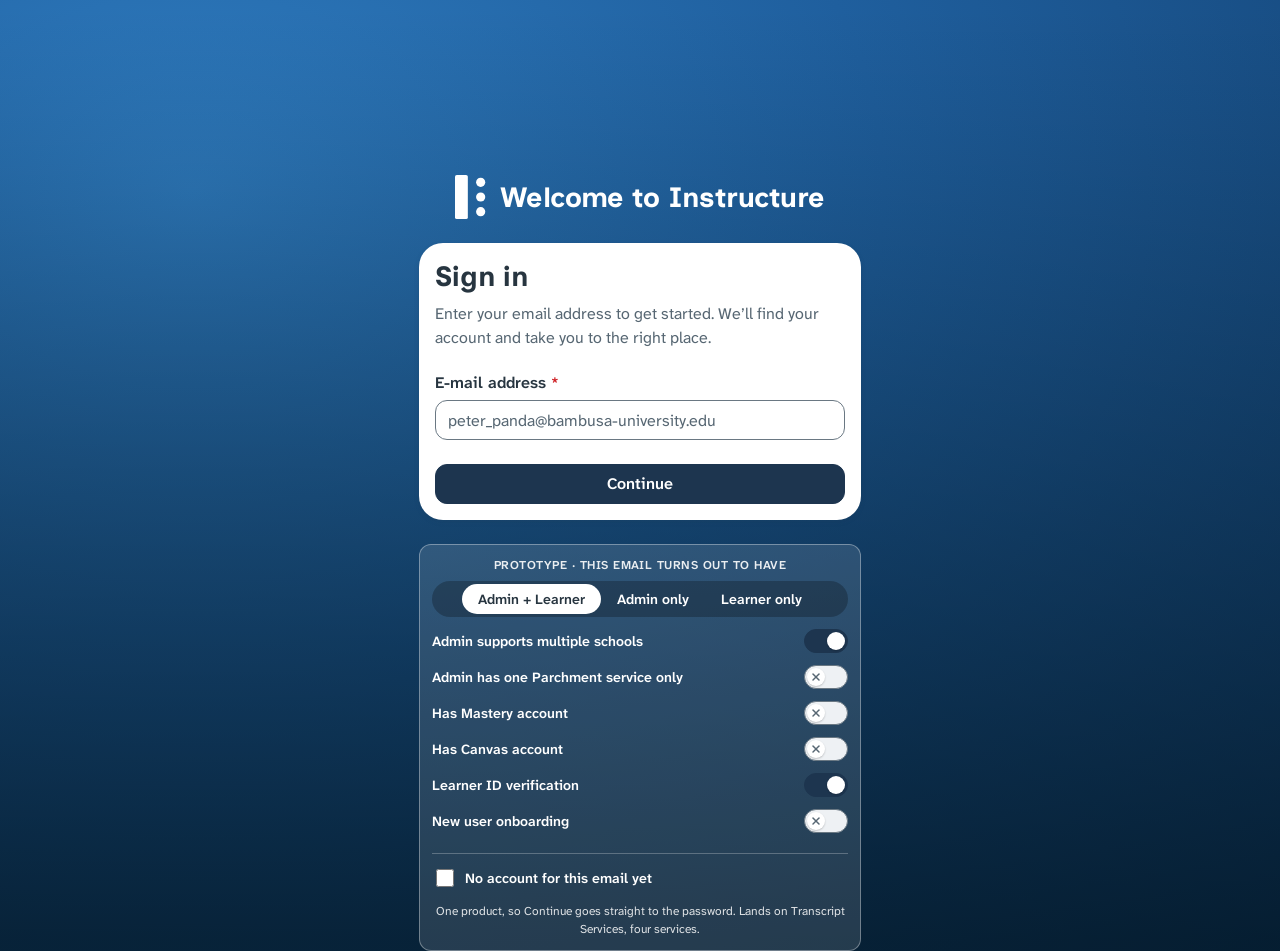
==== commit c2970d09: "Make the sign-in toggle switch ID verification on and off "Learner ID needs reverification" varied w" ====
--- a/index.html
+++ b/index.html
@@ -34,7 +34,7 @@
  *
  * This source code is licensed under the MIT license found in the
  * LICENSE file in the root directory of this source tree.
- */(function(e){function t(N,R){var I=N.length;N.push(R);e:for(;0<I;){var Z=I-1>>>1,ne=N[Z];if(0<s(ne,R))N[Z]=R,N[I]=ne,I=Z;else break e}}function n(N){return N.length===0?null:N[0]}function r(N){if(N.length===0)return null;var R=N[0],I=N.pop();if(I!==R){N[0]=I;e:for(var Z=0,ne=N.length,zr=ne>>>1;Z<zr;){var It=2*(Z+1)-1,as=N[It],At=It+1,Lr=N[At];if(0>s(as,I))At<ne&&0>s(Lr,as)?(N[Z]=Lr,N[At]=I,Z=At):(N[Z]=as,N[It]=I,Z=It);else if(At<ne&&0>s(Lr,I))N[Z]=Lr,N[At]=I,Z=At;else break e}}return R}function s(N,R){var I=N.sortIndex-R.sortIndex;return I!==0?I:N.id-R.id}if(typeof performance=="object"&&typeof performance.now=="function"){var i=performance;e.unstable_now=function(){return i.now()}}else{var a=Date,o=a.now();e.unstable_now=function(){return a.now()-o}}var c=[],f=[],v=1,m=null,p=3,x=!1,y=!1,j=!1,z=typeof setTimeout=="function"?setTimeout:null,d=typeof clearTimeout=="function"?clearTimeout:null,u=typeof setImmediate<"u"?setImmediate:null;typeof navigator<"u"&&navigator.scheduling!==void 0&&navigator.scheduling.isInputPending!==void 0&&navigator.scheduling.isInputPending.bind(navigator.scheduling);function h(N){for(var R=n(f);R!==null;){if(R.callback===null)r(f);else if(R.startTime<=N)r(f),R.sortIndex=R.expirationTime,t(c,R);else break;R=n(f)}}function _(N){if(j=!1,h(N),!y)if(n(c)!==null)y=!0,Qe(k);else{var R=n(f);R!==null&&Pe(_,R.startTime-N)}}function k(N,R){y=!1,j&&(j=!1,d(E),E=-1),x=!0;var I=p;try{for(h(R),m=n(c);m!==null&&(!(m.expirationTime>R)||N&&!W());){var Z=m.callback;if(typeof Z=="function"){m.callback=null,p=m.priorityLevel;var ne=Z(m.expirationTime<=R);R=e.unstable_now(),typeof ne=="function"?m.callback=ne:m===n(c)&&r(c),h(R)}else r(c);m=n(c)}if(m!==null)var zr=!0;else{var It=n(f);It!==null&&Pe(_,It.startTime-R),zr=!1}return zr}finally{m=null,p=I,x=!1}}var g=!1,w=null,E=-1,L=5,M=-1;function W(){return!(e.unstable_now()-M<L)}function he(){if(w!==null){var N=e.unstable_now();M=N;var R=!0;try{R=w(!0,N)}finally{R?se():(g=!1,w=null)}}else g=!1}var se;if(typeof u=="function")se=function(){u(he)};else if(typeof MessageChannel<"u"){var H=new MessageChannel,ht=H.port2;H.port1.onmessage=he,se=function(){ht.postMessage(null)}}else se=function(){z(he,0)};function Qe(N){w=N,g||(g=!0,se())}function Pe(N,R){E=z(function(){N(e.unstable_now())},R)}e.unstable_IdlePriority=5,e.unstable_ImmediatePriority=1,e.unstable_LowPriority=4,e.unstable_NormalPriority=3,e.unstable_Profiling=null,e.unstable_UserBlockingPriority=2,e.unstable_cancelCallback=function(N){N.callback=null},e.unstable_continueExecution=function(){y||x||(y=!0,Qe(k))},e.unstable_forceFrameRate=function(N){0>N||125<N?console.error("forceFrameRate takes a positive int between 0 and 125, forcing frame rates higher than 125 fps is not supported"):L=0<N?Math.floor(1e3/N):5},e.unstable_getCurrentPriorityLevel=function(){return p},e.unstable_getFirstCallbackNode=function(){return n(c)},e.unstable_next=function(N){switch(p){case 1:case 2:case 3:var R=3;break;default:R=p}var I=p;p=R;try{return N()}finally{p=I}},e.unstable_pauseExecution=function(){},e.unstable_requestPaint=function(){},e.unstable_runWithPriority=function(N,R){switch(N){case 1:case 2:case 3:case 4:case 5:break;default:N=3}var I=p;p=N;try{return R()}finally{p=I}},e.unstable_scheduleCallback=function(N,R,I){var Z=e.unstable_now();switch(typeof I=="object"&&I!==null?(I=I.delay,I=typeof I=="number"&&0<I?Z+I:Z):I=Z,N){case 1:var ne=-1;break;case 2:ne=250;break;case 5:ne=1073741823;break;case 4:ne=1e4;break;default:ne=5e3}return ne=I+ne,N={id:v++,callback:R,priorityLevel:N,startTime:I,expirationTime:ne,sortIndex:-1},I>Z?(N.sortIndex=I,t(f,N),n(c)===null&&N===n(f)&&(j?(d(E),E=-1):j=!0,Pe(_,I-Z))):(N.sortIndex=ne,t(c,N),y||x||(y=!0,Qe(k))),N},e.unstable_shouldYield=W,e.unstable_wrapCallback=function(N){var R=p;return function(){var I=p;p=R;try{return N.apply(this,arguments)}finally{p=I}}}})(mc);pc.exports=mc;var df=pc.exports;/**
+ */(function(e){function t(N,R){var I=N.length;N.push(R);e:for(;0<I;){var Z=I-1>>>1,ne=N[Z];if(0<s(ne,R))N[Z]=R,N[I]=ne,I=Z;else break e}}function n(N){return N.length===0?null:N[0]}function r(N){if(N.length===0)return null;var R=N[0],I=N.pop();if(I!==R){N[0]=I;e:for(var Z=0,ne=N.length,zr=ne>>>1;Z<zr;){var It=2*(Z+1)-1,as=N[It],At=It+1,Lr=N[At];if(0>s(as,I))At<ne&&0>s(Lr,as)?(N[Z]=Lr,N[At]=I,Z=At):(N[Z]=as,N[It]=I,Z=It);else if(At<ne&&0>s(Lr,I))N[Z]=Lr,N[At]=I,Z=At;else break e}}return R}function s(N,R){var I=N.sortIndex-R.sortIndex;return I!==0?I:N.id-R.id}if(typeof performance=="object"&&typeof performance.now=="function"){var i=performance;e.unstable_now=function(){return i.now()}}else{var a=Date,o=a.now();e.unstable_now=function(){return a.now()-o}}var c=[],f=[],v=1,m=null,p=3,x=!1,y=!1,j=!1,z=typeof setTimeout=="function"?setTimeout:null,d=typeof clearTimeout=="function"?clearTimeout:null,u=typeof setImmediate<"u"?setImmediate:null;typeof navigator<"u"&&navigator.scheduling!==void 0&&navigator.scheduling.isInputPending!==void 0&&navigator.scheduling.isInputPending.bind(navigator.scheduling);function h(N){for(var R=n(f);R!==null;){if(R.callback===null)r(f);else if(R.startTime<=N)r(f),R.sortIndex=R.expirationTime,t(c,R);else break;R=n(f)}}function _(N){if(j=!1,h(N),!y)if(n(c)!==null)y=!0,Qe(k);else{var R=n(f);R!==null&&Pe(_,R.startTime-N)}}function k(N,R){y=!1,j&&(j=!1,d(C),C=-1),x=!0;var I=p;try{for(h(R),m=n(c);m!==null&&(!(m.expirationTime>R)||N&&!W());){var Z=m.callback;if(typeof Z=="function"){m.callback=null,p=m.priorityLevel;var ne=Z(m.expirationTime<=R);R=e.unstable_now(),typeof ne=="function"?m.callback=ne:m===n(c)&&r(c),h(R)}else r(c);m=n(c)}if(m!==null)var zr=!0;else{var It=n(f);It!==null&&Pe(_,It.startTime-R),zr=!1}return zr}finally{m=null,p=I,x=!1}}var g=!1,w=null,C=-1,L=5,M=-1;function W(){return!(e.unstable_now()-M<L)}function he(){if(w!==null){var N=e.unstable_now();M=N;var R=!0;try{R=w(!0,N)}finally{R?se():(g=!1,w=null)}}else g=!1}var se;if(typeof u=="function")se=function(){u(he)};else if(typeof MessageChannel<"u"){var H=new MessageChannel,ht=H.port2;H.port1.onmessage=he,se=function(){ht.postMessage(null)}}else se=function(){z(he,0)};function Qe(N){w=N,g||(g=!0,se())}function Pe(N,R){C=z(function(){N(e.unstable_now())},R)}e.unstable_IdlePriority=5,e.unstable_ImmediatePriority=1,e.unstable_LowPriority=4,e.unstable_NormalPriority=3,e.unstable_Profiling=null,e.unstable_UserBlockingPriority=2,e.unstable_cancelCallback=function(N){N.callback=null},e.unstable_continueExecution=function(){y||x||(y=!0,Qe(k))},e.unstable_forceFrameRate=function(N){0>N||125<N?console.error("forceFrameRate takes a positive int between 0 and 125, forcing frame rates higher than 125 fps is not supported"):L=0<N?Math.floor(1e3/N):5},e.unstable_getCurrentPriorityLevel=function(){return p},e.unstable_getFirstCallbackNode=function(){return n(c)},e.unstable_next=function(N){switch(p){case 1:case 2:case 3:var R=3;break;default:R=p}var I=p;p=R;try{return N()}finally{p=I}},e.unstable_pauseExecution=function(){},e.unstable_requestPaint=function(){},e.unstable_runWithPriority=function(N,R){switch(N){case 1:case 2:case 3:case 4:case 5:break;default:N=3}var I=p;p=N;try{return R()}finally{p=I}},e.unstable_scheduleCallback=function(N,R,I){var Z=e.unstable_now();switch(typeof I=="object"&&I!==null?(I=I.delay,I=typeof I=="number"&&0<I?Z+I:Z):I=Z,N){case 1:var ne=-1;break;case 2:ne=250;break;case 5:ne=1073741823;break;case 4:ne=1e4;break;default:ne=5e3}return ne=I+ne,N={id:v++,callback:R,priorityLevel:N,startTime:I,expirationTime:ne,sortIndex:-1},I>Z?(N.sortIndex=I,t(f,N),n(c)===null&&N===n(f)&&(j?(d(C),C=-1):j=!0,Pe(_,I-Z))):(N.sortIndex=ne,t(c,N),y||x||(y=!0,Qe(k))),N},e.unstable_shouldYield=W,e.unstable_wrapCallback=function(N){var R=p;return function(){var I=p;p=R;try{return N.apply(this,arguments)}finally{p=I}}}})(mc);pc.exports=mc;var df=pc.exports;/**
  * @license React
  * react-dom.production.min.js
  *
@@ -42,14 +42,14 @@
  *
  * This source code is licensed under the MIT license found in the
  * LICENSE file in the root directory of this source tree.
- */var ff=S,Ce=df;function C(e){for(var t="https://reactjs.org/docs/error-decoder.html?invariant="+e,n=1;n<arguments.length;n++)t+="&args[]="+encodeURIComponent(arguments[n]);return"Minified React error #"+e+"; visit "+t+" for the full message or use the non-minified dev environment for full errors and additional helpful warnings."}var vc=new Set,sr={};function Jt(e,t){Nn(e,t),Nn(e+"Capture",t)}function Nn(e,t){for(sr[e]=t,e=0;e<t.length;e++)vc.add(t[e])}var it=!(typeof window>"u"||typeof window.document>"u"||typeof window.document.createElement>"u"),Hs=Object.prototype.hasOwnProperty,hf=/^[:A-Z_a-z\u00C0-\u00D6\u00D8-\u00F6\u00F8-\u02FF\u0370-\u037D\u037F-\u1FFF\u200C-\u200D\u2070-\u218F\u2C00-\u2FEF\u3001-\uD7FF\uF900-\uFDCF\uFDF0-\uFFFD][:A-Z_a-z\u00C0-\u00D6\u00D8-\u00F6\u00F8-\u02FF\u0370-\u037D\u037F-\u1FFF\u200C-\u200D\u2070-\u218F\u2C00-\u2FEF\u3001-\uD7FF\uF900-\uFDCF\uFDF0-\uFFFD\-.0-9\u00B7\u0300-\u036F\u203F-\u2040]*$/,Ba={},Ha={};function pf(e){return Hs.call(Ha,e)?!0:Hs.call(Ba,e)?!1:hf.test(e)?Ha[e]=!0:(Ba[e]=!0,!1)}function mf(e,t,n,r){if(n!==null&&n.type===0)return!1;switch(typeof t){case"function":case"symbol":return!0;case"boolean":return r?!1:n!==null?!n.acceptsBooleans:(e=e.toLowerCase().slice(0,5),e!=="data-"&&e!=="aria-");default:return!1}}function vf(e,t,n,r){if(t===null||typeof t>"u"||mf(e,t,n,r))return!0;if(r)return!1;if(n!==null)switch(n.type){case 3:return!t;case 4:return t===!1;case 5:return isNaN(t);case 6:return isNaN(t)||1>t}return!1}function ye(e,t,n,r,s,i,a){this.acceptsBooleans=t===2||t===3||t===4,this.attributeName=r,this.attributeNamespace=s,this.mustUseProperty=n,this.propertyName=e,this.type=t,this.sanitizeURL=i,this.removeEmptyString=a}var oe={};"children dangerouslySetInnerHTML defaultValue defaultChecked innerHTML suppressContentEditableWarning suppressHydrationWarning style".split(" ").forEach(function(e){oe[e]=new ye(e,0,!1,e,null,!1,!1)});[["acceptCharset","accept-charset"],["className","class"],["htmlFor","for"],["httpEquiv","http-equiv"]].forEach(function(e){var t=e[0];oe[t]=new ye(t,1,!1,e[1],null,!1,!1)});["contentEditable","draggable","spellCheck","value"].forEach(function(e){oe[e]=new ye(e,2,!1,e.toLowerCase(),null,!1,!1)});["autoReverse","externalResourcesRequired","focusable","preserveAlpha"].forEach(function(e){oe[e]=new ye(e,2,!1,e,null,!1,!1)});"allowFullScreen async autoFocus autoPlay controls default defer disabled disablePictureInPicture disableRemotePlayback formNoValidate hidden loop noModule noValidate open playsInline readOnly required reversed scoped seamless itemScope".split(" ").forEach(function(e){oe[e]=new ye(e,3,!1,e.toLowerCase(),null,!1,!1)});["checked","multiple","muted","selected"].forEach(function(e){oe[e]=new ye(e,3,!0,e,null,!1,!1)});["capture","download"].forEach(function(e){oe[e]=new ye(e,4,!1,e,null,!1,!1)});["cols","rows","size","span"].forEach(function(e){oe[e]=new ye(e,6,!1,e,null,!1,!1)});["rowSpan","start"].forEach(function(e){oe[e]=new ye(e,5,!1,e.toLowerCase(),null,!1,!1)});var Wi=/[\-:]([a-z])/g;function Bi(e){return e[1].toUpperCase()}"accent-height alignment-baseline arabic-form baseline-shift cap-height clip-path clip-rule color-interpolation color-interpolation-filters color-profile color-rendering dominant-baseline enable-background fill-opacity fill-rule flood-color flood-opacity font-family font-size font-size-adjust font-stretch font-style font-variant font-weight glyph-name glyph-orientation-horizontal glyph-orientation-vertical horiz-adv-x horiz-origin-x image-rendering letter-spacing lighting-color marker-end marker-mid marker-start overline-position overline-thickness paint-order panose-1 pointer-events rendering-intent shape-rendering stop-color stop-opacity strikethrough-position strikethrough-thickness stroke-dasharray stroke-dashoffset stroke-linecap stroke-linejoin stroke-miterlimit stroke-opacity stroke-width text-anchor text-decoration text-rendering underline-position underline-thickness unicode-bidi unicode-range units-per-em v-alphabetic v-hanging v-ideographic v-mathematical vector-effect vert-adv-y vert-origin-x vert-origin-y word-spacing writing-mode xmlns:xlink x-height".split(" ").forEach(function(e){var t=e.replace(Wi,Bi);oe[t]=new ye(t,1,!1,e,null,!1,!1)});"xlink:actuate xlink:arcrole xlink:role xlink:show xlink:title xlink:type".split(" ").forEach(function(e){var t=e.replace(Wi,Bi);oe[t]=new ye(t,1,!1,e,"http://www.w3.org/1999/xlink",!1,!1)});["xml:base","xml:lang","xml:space"].forEach(function(e){var t=e.replace(Wi,Bi);oe[t]=new ye(t,1,!1,e,"http://www.w3.org/XML/1998/namespace",!1,!1)});["tabIndex","crossOrigin"].forEach(function(e){oe[e]=new ye(e,1,!1,e.toLowerCase(),null,!1,!1)});oe.xlinkHref=new ye("xlinkHref",1,!1,"xlink:href","http://www.w3.org/1999/xlink",!0,!1);["src","href","action","formAction"].forEach(function(e){oe[e]=new ye(e,1,!1,e.toLowerCase(),null,!0,!0)});function Hi(e,t,n,r){var s=oe.hasOwnProperty(t)?oe[t]:null;(s!==null?s.type!==0:r||!(2<t.length)||t[0]!=="o"&&t[0]!=="O"||t[1]!=="n"&&t[1]!=="N")&&(vf(t,n,s,r)&&(n=null),r||s===null?pf(t)&&(n===null?e.removeAttribute(t):e.setAttribute(t,""+n)):s.mustUseProperty?e[s.propertyName]=n===null?s.type===3?!1:"":n:(t=s.attributeName,r=s.attributeNamespace,n===null?e.removeAttribute(t):(s=s.type,n=s===3||s===4&&n===!0?"":""+n,r?e.setAttributeNS(r,t,n):e.setAttribute(t,n))))}var dt=ff.__SECRET_INTERNALS_DO_NOT_USE_OR_YOU_WILL_BE_FIRED,Tr=Symbol.for("react.element"),ln=Symbol.for("react.portal"),sn=Symbol.for("react.fragment"),Ui=Symbol.for("react.strict_mode"),Us=Symbol.for("react.profiler"),yc=Symbol.for("react.provider"),gc=Symbol.for("react.context"),Vi=Symbol.for("react.forward_ref"),Vs=Symbol.for("react.suspense"),$s=Symbol.for("react.suspense_list"),$i=Symbol.for("react.memo"),mt=Symbol.for("react.lazy"),xc=Symbol.for("react.offscreen"),Ua=Symbol.iterator;function On(e){return e===null||typeof e!="object"?null:(e=Ua&&e[Ua]||e["@@iterator"],typeof e=="function"?e:null)}var G=Object.assign,cs;function Qn(e){if(cs===void 0)try{throw Error()}catch(n){var t=n.stack.trim().match(/\n( *(at )?)/);cs=t&&t[1]||""}return`
+ */var ff=S,Ce=df;function E(e){for(var t="https://reactjs.org/docs/error-decoder.html?invariant="+e,n=1;n<arguments.length;n++)t+="&args[]="+encodeURIComponent(arguments[n]);return"Minified React error #"+e+"; visit "+t+" for the full message or use the non-minified dev environment for full errors and additional helpful warnings."}var vc=new Set,sr={};function Jt(e,t){Nn(e,t),Nn(e+"Capture",t)}function Nn(e,t){for(sr[e]=t,e=0;e<t.length;e++)vc.add(t[e])}var it=!(typeof window>"u"||typeof window.document>"u"||typeof window.document.createElement>"u"),Hs=Object.prototype.hasOwnProperty,hf=/^[:A-Z_a-z\u00C0-\u00D6\u00D8-\u00F6\u00F8-\u02FF\u0370-\u037D\u037F-\u1FFF\u200C-\u200D\u2070-\u218F\u2C00-\u2FEF\u3001-\uD7FF\uF900-\uFDCF\uFDF0-\uFFFD][:A-Z_a-z\u00C0-\u00D6\u00D8-\u00F6\u00F8-\u02FF\u0370-\u037D\u037F-\u1FFF\u200C-\u200D\u2070-\u218F\u2C00-\u2FEF\u3001-\uD7FF\uF900-\uFDCF\uFDF0-\uFFFD\-.0-9\u00B7\u0300-\u036F\u203F-\u2040]*$/,Ba={},Ha={};function pf(e){return Hs.call(Ha,e)?!0:Hs.call(Ba,e)?!1:hf.test(e)?Ha[e]=!0:(Ba[e]=!0,!1)}function mf(e,t,n,r){if(n!==null&&n.type===0)return!1;switch(typeof t){case"function":case"symbol":return!0;case"boolean":return r?!1:n!==null?!n.acceptsBooleans:(e=e.toLowerCase().slice(0,5),e!=="data-"&&e!=="aria-");default:return!1}}function vf(e,t,n,r){if(t===null||typeof t>"u"||mf(e,t,n,r))return!0;if(r)return!1;if(n!==null)switch(n.type){case 3:return!t;case 4:return t===!1;case 5:return isNaN(t);case 6:return isNaN(t)||1>t}return!1}function ye(e,t,n,r,s,i,a){this.acceptsBooleans=t===2||t===3||t===4,this.attributeName=r,this.attributeNamespace=s,this.mustUseProperty=n,this.propertyName=e,this.type=t,this.sanitizeURL=i,this.removeEmptyString=a}var oe={};"children dangerouslySetInnerHTML defaultValue defaultChecked innerHTML suppressContentEditableWarning suppressHydrationWarning style".split(" ").forEach(function(e){oe[e]=new ye(e,0,!1,e,null,!1,!1)});[["acceptCharset","accept-charset"],["className","class"],["htmlFor","for"],["httpEquiv","http-equiv"]].forEach(function(e){var t=e[0];oe[t]=new ye(t,1,!1,e[1],null,!1,!1)});["contentEditable","draggable","spellCheck","value"].forEach(function(e){oe[e]=new ye(e,2,!1,e.toLowerCase(),null,!1,!1)});["autoReverse","externalResourcesRequired","focusable","preserveAlpha"].forEach(function(e){oe[e]=new ye(e,2,!1,e,null,!1,!1)});"allowFullScreen async autoFocus autoPlay controls default defer disabled disablePictureInPicture disableRemotePlayback formNoValidate hidden loop noModule noValidate open playsInline readOnly required reversed scoped seamless itemScope".split(" ").forEach(function(e){oe[e]=new ye(e,3,!1,e.toLowerCase(),null,!1,!1)});["checked","multiple","muted","selected"].forEach(function(e){oe[e]=new ye(e,3,!0,e,null,!1,!1)});["capture","download"].forEach(function(e){oe[e]=new ye(e,4,!1,e,null,!1,!1)});["cols","rows","size","span"].forEach(function(e){oe[e]=new ye(e,6,!1,e,null,!1,!1)});["rowSpan","start"].forEach(function(e){oe[e]=new ye(e,5,!1,e.toLowerCase(),null,!1,!1)});var Wi=/[\-:]([a-z])/g;function Bi(e){return e[1].toUpperCase()}"accent-height alignment-baseline arabic-form baseline-shift cap-height clip-path clip-rule color-interpolation color-interpolation-filters color-profile color-rendering dominant-baseline enable-background fill-opacity fill-rule flood-color flood-opacity font-family font-size font-size-adjust font-stretch font-style font-variant font-weight glyph-name glyph-orientation-horizontal glyph-orientation-vertical horiz-adv-x horiz-origin-x image-rendering letter-spacing lighting-color marker-end marker-mid marker-start overline-position overline-thickness paint-order panose-1 pointer-events rendering-intent shape-rendering stop-color stop-opacity strikethrough-position strikethrough-thickness stroke-dasharray stroke-dashoffset stroke-linecap stroke-linejoin stroke-miterlimit stroke-opacity stroke-width text-anchor text-decoration text-rendering underline-position underline-thickness unicode-bidi unicode-range units-per-em v-alphabetic v-hanging v-ideographic v-mathematical vector-effect vert-adv-y vert-origin-x vert-origin-y word-spacing writing-mode xmlns:xlink x-height".split(" ").forEach(function(e){var t=e.replace(Wi,Bi);oe[t]=new ye(t,1,!1,e,null,!1,!1)});"xlink:actuate xlink:arcrole xlink:role xlink:show xlink:title xlink:type".split(" ").forEach(function(e){var t=e.replace(Wi,Bi);oe[t]=new ye(t,1,!1,e,"http://www.w3.org/1999/xlink",!1,!1)});["xml:base","xml:lang","xml:space"].forEach(function(e){var t=e.replace(Wi,Bi);oe[t]=new ye(t,1,!1,e,"http://www.w3.org/XML/1998/namespace",!1,!1)});["tabIndex","crossOrigin"].forEach(function(e){oe[e]=new ye(e,1,!1,e.toLowerCase(),null,!1,!1)});oe.xlinkHref=new ye("xlinkHref",1,!1,"xlink:href","http://www.w3.org/1999/xlink",!0,!1);["src","href","action","formAction"].forEach(function(e){oe[e]=new ye(e,1,!1,e.toLowerCase(),null,!0,!0)});function Hi(e,t,n,r){var s=oe.hasOwnProperty(t)?oe[t]:null;(s!==null?s.type!==0:r||!(2<t.length)||t[0]!=="o"&&t[0]!=="O"||t[1]!=="n"&&t[1]!=="N")&&(vf(t,n,s,r)&&(n=null),r||s===null?pf(t)&&(n===null?e.removeAttribute(t):e.setAttribute(t,""+n)):s.mustUseProperty?e[s.propertyName]=n===null?s.type===3?!1:"":n:(t=s.attributeName,r=s.attributeNamespace,n===null?e.removeAttribute(t):(s=s.type,n=s===3||s===4&&n===!0?"":""+n,r?e.setAttributeNS(r,t,n):e.setAttribute(t,n))))}var dt=ff.__SECRET_INTERNALS_DO_NOT_USE_OR_YOU_WILL_BE_FIRED,Tr=Symbol.for("react.element"),ln=Symbol.for("react.portal"),sn=Symbol.for("react.fragment"),Ui=Symbol.for("react.strict_mode"),Us=Symbol.for("react.profiler"),yc=Symbol.for("react.provider"),gc=Symbol.for("react.context"),Vi=Symbol.for("react.forward_ref"),Vs=Symbol.for("react.suspense"),$s=Symbol.for("react.suspense_list"),$i=Symbol.for("react.memo"),mt=Symbol.for("react.lazy"),xc=Symbol.for("react.offscreen"),Ua=Symbol.iterator;function On(e){return e===null||typeof e!="object"?null:(e=Ua&&e[Ua]||e["@@iterator"],typeof e=="function"?e:null)}var G=Object.assign,cs;function Qn(e){if(cs===void 0)try{throw Error()}catch(n){var t=n.stack.trim().match(/\n( *(at )?)/);cs=t&&t[1]||""}return`
 `+cs+e}var us=!1;function ds(e,t){if(!e||us)return"";us=!0;var n=Error.prepareStackTrace;Error.prepareStackTrace=void 0;try{if(t)if(t=function(){throw Error()},Object.defineProperty(t.prototype,"props",{set:function(){throw Error()}}),typeof Reflect=="object"&&Reflect.construct){try{Reflect.construct(t,[])}catch(f){var r=f}Reflect.construct(e,[],t)}else{try{t.call()}catch(f){r=f}e.call(t.prototype)}else{try{throw Error()}catch(f){r=f}e()}}catch(f){if(f&&r&&typeof f.stack=="string"){for(var s=f.stack.split(`
 `),i=r.stack.split(`
 `),a=s.length-1,o=i.length-1;1<=a&&0<=o&&s[a]!==i[o];)o--;for(;1<=a&&0<=o;a--,o--)if(s[a]!==i[o]){if(a!==1||o!==1)do if(a--,o--,0>o||s[a]!==i[o]){var c=`
-`+s[a].replace(" at new "," at ");return e.displayName&&c.includes("<anonymous>")&&(c=c.replace("<anonymous>",e.displayName)),c}while(1<=a&&0<=o);break}}}finally{us=!1,Error.prepareStackTrace=n}return(e=e?e.displayName||e.name:"")?Qn(e):""}function yf(e){switch(e.tag){case 5:return Qn(e.type);case 16:return Qn("Lazy");case 13:return Qn("Suspense");case 19:return Qn("SuspenseList");case 0:case 2:case 15:return e=ds(e.type,!1),e;case 11:return e=ds(e.type.render,!1),e;case 1:return e=ds(e.type,!0),e;default:return""}}function Qs(e){if(e==null)return null;if(typeof e=="function")return e.displayName||e.name||null;if(typeof e=="string")return e;switch(e){case sn:return"Fragment";case ln:return"Portal";case Us:return"Profiler";case Ui:return"StrictMode";case Vs:return"Suspense";case $s:return"SuspenseList"}if(typeof e=="object")switch(e.$$typeof){case gc:return(e.displayName||"Context")+".Consumer";case yc:return(e._context.displayName||"Context")+".Provider";case Vi:var t=e.render;return e=e.displayName,e||(e=t.displayName||t.name||"",e=e!==""?"ForwardRef("+e+")":"ForwardRef"),e;case $i:return t=e.displayName||null,t!==null?t:Qs(e.type)||"Memo";case mt:t=e._payload,e=e._init;try{return Qs(e(t))}catch{}}return null}function gf(e){var t=e.type;switch(e.tag){case 24:return"Cache";case 9:return(t.displayName||"Context")+".Consumer";case 10:return(t._context.displayName||"Context")+".Provider";case 18:return"DehydratedFragment";case 11:return e=t.render,e=e.displayName||e.name||"",t.displayName||(e!==""?"ForwardRef("+e+")":"ForwardRef");case 7:return"Fragment";case 5:return t;case 4:return"Portal";case 3:return"Root";case 6:return"Text";case 16:return Qs(t);case 8:return t===Ui?"StrictMode":"Mode";case 22:return"Offscreen";case 12:return"Profiler";case 21:return"Scope";case 13:return"Suspense";case 19:return"SuspenseList";case 25:return"TracingMarker";case 1:case 0:case 17:case 2:case 14:case 15:if(typeof t=="function")return t.displayName||t.name||null;if(typeof t=="string")return t}return null}function bt(e){switch(typeof e){case"boolean":case"number":case"string":case"undefined":return e;case"object":return e;default:return""}}function _c(e){var t=e.type;return(e=e.nodeName)&&e.toLowerCase()==="input"&&(t==="checkbox"||t==="radio")}function xf(e){var t=_c(e)?"checked":"value",n=Object.getOwnPropertyDescriptor(e.constructor.prototype,t),r=""+e[t];if(!e.hasOwnProperty(t)&&typeof n<"u"&&typeof n.get=="function"&&typeof n.set=="function"){var s=n.get,i=n.set;return Object.defineProperty(e,t,{configurable:!0,get:function(){return s.call(this)},set:function(a){r=""+a,i.call(this,a)}}),Object.defineProperty(e,t,{enumerable:n.enumerable}),{getValue:function(){return r},setValue:function(a){r=""+a},stopTracking:function(){e._valueTracker=null,delete e[t]}}}}function Ir(e){e._valueTracker||(e._valueTracker=xf(e))}function kc(e){if(!e)return!1;var t=e._valueTracker;if(!t)return!0;var n=t.getValue(),r="";return e&&(r=_c(e)?e.checked?"true":"false":e.value),e=r,e!==n?(t.setValue(e),!0):!1}function fl(e){if(e=e||(typeof document<"u"?document:void 0),typeof e>"u")return null;try{return e.activeElement||e.body}catch{return e.body}}function Ks(e,t){var n=t.checked;return G({},t,{defaultChecked:void 0,defaultValue:void 0,value:void 0,checked:n??e._wrapperState.initialChecked})}function Va(e,t){var n=t.defaultValue==null?"":t.defaultValue,r=t.checked!=null?t.checked:t.defaultChecked;n=bt(t.value!=null?t.value:n),e._wrapperState={initialChecked:r,initialValue:n,controlled:t.type==="checkbox"||t.type==="radio"?t.checked!=null:t.value!=null}}function jc(e,t){t=t.checked,t!=null&&Hi(e,"checked",t,!1)}function Ys(e,t){jc(e,t);var n=bt(t.value),r=t.type;if(n!=null)r==="number"?(n===0&&e.value===""||e.value!=n)&&(e.value=""+n):e.value!==""+n&&(e.value=""+n);else if(r==="submit"||r==="reset"){e.removeAttribute("value");return}t.hasOwnProperty("value")?Gs(e,t.type,n):t.hasOwnProperty("defaultValue")&&Gs(e,t.type,bt(t.defaultValue)),t.checked==null&&t.defaultChecked!=null&&(e.defaultChecked=!!t.defaultChecked)}function $a(e,t,n){if(t.hasOwnProperty("value")||t.hasOwnProperty("defaultValue")){var r=t.type;if(!(r!=="submit"&&r!=="reset"||t.value!==void 0&&t.value!==null))return;t=""+e._wrapperState.initialValue,n||t===e.value||(e.value=t),e.defaultValue=t}n=e.name,n!==""&&(e.name=""),e.defaultChecked=!!e._wrapperState.initialChecked,n!==""&&(e.name=n)}function Gs(e,t,n){(t!=="number"||fl(e.ownerDocument)!==e)&&(n==null?e.defaultValue=""+e._wrapperState.initialValue:e.defaultValue!==""+n&&(e.defaultValue=""+n))}var Kn=Array.isArray;function yn(e,t,n,r){if(e=e.options,t){t={};for(var s=0;s<n.length;s++)t["$"+n[s]]=!0;for(n=0;n<e.length;n++)s=t.hasOwnProperty("$"+e[n].value),e[n].selected!==s&&(e[n].selected=s),s&&r&&(e[n].defaultSelected=!0)}else{for(n=""+bt(n),t=null,s=0;s<e.length;s++){if(e[s].value===n){e[s].selected=!0,r&&(e[s].defaultSelected=!0);return}t!==null||e[s].disabled||(t=e[s])}t!==null&&(t.selected=!0)}}function qs(e,t){if(t.dangerouslySetInnerHTML!=null)throw Error(C(91));return G({},t,{value:void 0,defaultValue:void 0,children:""+e._wrapperState.initialValue})}function Qa(e,t){var n=t.value;if(n==null){if(n=t.children,t=t.defaultValue,n!=null){if(t!=null)throw Error(C(92));if(Kn(n)){if(1<n.length)throw Error(C(93));n=n[0]}t=n}t==null&&(t=""),n=t}e._wrapperState={initialValue:bt(n)}}function wc(e,t){var n=bt(t.value),r=bt(t.defaultValue);n!=null&&(n=""+n,n!==e.value&&(e.value=n),t.defaultValue==null&&e.defaultValue!==n&&(e.defaultValue=n)),r!=null&&(e.defaultValue=""+r)}function Ka(e){var t=e.textContent;t===e._wrapperState.initialValue&&t!==""&&t!==null&&(e.value=t)}function Nc(e){switch(e){case"svg":return"http://www.w3.org/2000/svg";case"math":return"http://www.w3.org/1998/Math/MathML";default:return"http://www.w3.org/1999/xhtml"}}function Zs(e,t){return e==null||e==="http://www.w3.org/1999/xhtml"?Nc(t):e==="http://www.w3.org/2000/svg"&&t==="foreignObject"?"http://www.w3.org/1999/xhtml":e}var Ar,Sc=function(e){return typeof MSApp<"u"&&MSApp.execUnsafeLocalFunction?function(t,n,r,s){MSApp.execUnsafeLocalFunction(function(){return e(t,n,r,s)})}:e}(function(e,t){if(e.namespaceURI!=="http://www.w3.org/2000/svg"||"innerHTML"in e)e.innerHTML=t;else{for(Ar=Ar||document.createElement("div"),Ar.innerHTML="<svg>"+t.valueOf().toString()+"</svg>",t=Ar.firstChild;e.firstChild;)e.removeChild(e.firstChild);for(;t.firstChild;)e.appendChild(t.firstChild)}});function ir(e,t){if(t){var n=e.firstChild;if(n&&n===e.lastChild&&n.nodeType===3){n.nodeValue=t;return}}e.textContent=t}var qn={animationIterationCount:!0,aspectRatio:!0,borderImageOutset:!0,borderImageSlice:!0,borderImageWidth:!0,boxFlex:!0,boxFlexGroup:!0,boxOrdinalGroup:!0,columnCount:!0,columns:!0,flex:!0,flexGrow:!0,flexPositive:!0,flexShrink:!0,flexNegative:!0,flexOrder:!0,gridArea:!0,gridRow:!0,gridRowEnd:!0,gridRowSpan:!0,gridRowStart:!0,gridColumn:!0,gridColumnEnd:!0,gridColumnSpan:!0,gridColumnStart:!0,fontWeight:!0,lineClamp:!0,lineHeight:!0,opacity:!0,order:!0,orphans:!0,tabSize:!0,widows:!0,zIndex:!0,zoom:!0,fillOpacity:!0,floodOpacity:!0,stopOpacity:!0,strokeDasharray:!0,strokeDashoffset:!0,strokeMiterlimit:!0,strokeOpacity:!0,strokeWidth:!0},_f=["Webkit","ms","Moz","O"];Object.keys(qn).forEach(function(e){_f.forEach(function(t){t=t+e.charAt(0).toUpperCase()+e.substring(1),qn[t]=qn[e]})});function Cc(e,t,n){return t==null||typeof t=="boolean"||t===""?"":n||typeof t!="number"||t===0||qn.hasOwnProperty(e)&&qn[e]?(""+t).trim():t+"px"}function Ec(e,t){e=e.style;for(var n in t)if(t.hasOwnProperty(n)){var r=n.indexOf("--")===0,s=Cc(n,t[n],r);n==="float"&&(n="cssFloat"),r?e.setProperty(n,s):e[n]=s}}var kf=G({menuitem:!0},{area:!0,base:!0,br:!0,col:!0,embed:!0,hr:!0,img:!0,input:!0,keygen:!0,link:!0,meta:!0,param:!0,source:!0,track:!0,wbr:!0});function Xs(e,t){if(t){if(kf[e]&&(t.children!=null||t.dangerouslySetInnerHTML!=null))throw Error(C(137,e));if(t.dangerouslySetInnerHTML!=null){if(t.children!=null)throw Error(C(60));if(typeof t.dangerouslySetInnerHTML!="object"||!("__html"in t.dangerouslySetInnerHTML))throw Error(C(61))}if(t.style!=null&&typeof t.style!="object")throw Error(C(62))}}function Js(e,t){if(e.indexOf("-")===-1)return typeof t.is=="string";switch(e){case"annotation-xml":case"color-profile":case"font-face":case"font-face-src":case"font-face-uri":case"font-face-format":case"font-face-name":case"missing-glyph":return!1;default:return!0}}var ei=null;function Qi(e){return e=e.target||e.srcElement||window,e.correspondingUseElement&&(e=e.correspondingUseElement),e.nodeType===3?e.parentNode:e}var ti=null,gn=null,xn=null;function Ya(e){if(e=Cr(e)){if(typeof ti!="function")throw Error(C(280));var t=e.stateNode;t&&(t=Ql(t),ti(e.stateNode,e.type,t))}}function Mc(e){gn?xn?xn.push(e):xn=[e]:gn=e}function Pc(){if(gn){var e=gn,t=xn;if(xn=gn=null,Ya(e),t)for(e=0;e<t.length;e++)Ya(t[e])}}function bc(e,t){return e(t)}function zc(){}var fs=!1;function Lc(e,t,n){if(fs)return e(t,n);fs=!0;try{return bc(e,t,n)}finally{fs=!1,(gn!==null||xn!==null)&&(zc(),Pc())}}function ar(e,t){var n=e.stateNode;if(n===null)return null;var r=Ql(n);if(r===null)return null;n=r[t];e:switch(t){case"onClick":case"onClickCapture":case"onDoubleClick":case"onDoubleClickCapture":case"onMouseDown":case"onMouseDownCapture":case"onMouseMove":case"onMouseMoveCapture":case"onMouseUp":case"onMouseUpCapture":case"onMouseEnter":(r=!r.disabled)||(e=e.type,r=!(e==="button"||e==="input"||e==="select"||e==="textarea")),e=!r;break e;default:e=!1}if(e)return null;if(n&&typeof n!="function")throw Error(C(231,t,typeof n));return n}var ni=!1;if(it)try{var Dn={};Object.defineProperty(Dn,"passive",{get:function(){ni=!0}}),window.addEventListener("test",Dn,Dn),window.removeEventListener("test",Dn,Dn)}catch{ni=!1}function jf(e,t,n,r,s,i,a,o,c){var f=Array.prototype.slice.call(arguments,3);try{t.apply(n,f)}catch(v){this.onError(v)}}var Zn=!1,hl=null,pl=!1,ri=null,wf={onError:function(e){Zn=!0,hl=e}};function Nf(e,t,n,r,s,i,a,o,c){Zn=!1,hl=null,jf.apply(wf,arguments)}function Sf(e,t,n,r,s,i,a,o,c){if(Nf.apply(this,arguments),Zn){if(Zn){var f=hl;Zn=!1,hl=null}else throw Error(C(198));pl||(pl=!0,ri=f)}}function en(e){var t=e,n=e;if(e.alternate)for(;t.return;)t=t.return;else{e=t;do t=e,t.flags&4098&&(n=t.return),e=t.return;while(e)}return t.tag===3?n:null}function Rc(e){if(e.tag===13){var t=e.memoizedState;if(t===null&&(e=e.alternate,e!==null&&(t=e.memoizedState)),t!==null)return t.dehydrated}return null}function Ga(e){if(en(e)!==e)throw Error(C(188))}function Cf(e){var t=e.alternate;if(!t){if(t=en(e),t===null)throw Error(C(188));return t!==e?null:e}for(var n=e,r=t;;){var s=n.return;if(s===null)break;var i=s.alternate;if(i===null){if(r=s.return,r!==null){n=r;continue}break}if(s.child===i.child){for(i=s.child;i;){if(i===n)return Ga(s),e;if(i===r)return Ga(s),t;i=i.sibling}throw Error(C(188))}if(n.return!==r.return)n=s,r=i;else{for(var a=!1,o=s.child;o;){if(o===n){a=!0,n=s,r=i;break}if(o===r){a=!0,r=s,n=i;break}o=o.sibling}if(!a){for(o=i.child;o;){if(o===n){a=!0,n=i,r=s;break}if(o===r){a=!0,r=i,n=s;break}o=o.sibling}if(!a)throw Error(C(189))}}if(n.alternate!==r)throw Error(C(190))}if(n.tag!==3)throw Error(C(188));return n.stateNode.current===n?e:t}function Tc(e){return e=Cf(e),e!==null?Ic(e):null}function Ic(e){if(e.tag===5||e.tag===6)return e;for(e=e.child;e!==null;){var t=Ic(e);if(t!==null)return t;e=e.sibling}return null}var Ac=Ce.unstable_scheduleCallback,qa=Ce.unstable_cancelCallback,Ef=Ce.unstable_shouldYield,Mf=Ce.unstable_requestPaint,X=Ce.unstable_now,Pf=Ce.unstable_getCurrentPriorityLevel,Ki=Ce.unstable_ImmediatePriority,Oc=Ce.unstable_UserBlockingPriority,ml=Ce.unstable_NormalPriority,bf=Ce.unstable_LowPriority,Dc=Ce.unstable_IdlePriority,Hl=null,Ze=null;function zf(e){if(Ze&&typeof Ze.onCommitFiberRoot=="function")try{Ze.onCommitFiberRoot(Hl,e,void 0,(e.current.flags&128)===128)}catch{}}var Ue=Math.clz32?Math.clz32:Tf,Lf=Math.log,Rf=Math.LN2;function Tf(e){return e>>>=0,e===0?32:31-(Lf(e)/Rf|0)|0}var Or=64,Dr=4194304;function Yn(e){switch(e&-e){case 1:return 1;case 2:return 2;case 4:return 4;case 8:return 8;case 16:return 16;case 32:return 32;case 64:case 128:case 256:case 512:case 1024:case 2048:case 4096:case 8192:case 16384:case 32768:case 65536:case 131072:case 262144:case 524288:case 1048576:case 2097152:return e&4194240;case 4194304:case 8388608:case 16777216:case 33554432:case 67108864:return e&130023424;case 134217728:return 134217728;case 268435456:return 268435456;case 536870912:return 536870912;case 1073741824:return 1073741824;default:return e}}function vl(e,t){var n=e.pendingLanes;if(n===0)return 0;var r=0,s=e.suspendedLanes,i=e.pingedLanes,a=n&268435455;if(a!==0){var o=a&~s;o!==0?r=Yn(o):(i&=a,i!==0&&(r=Yn(i)))}else a=n&~s,a!==0?r=Yn(a):i!==0&&(r=Yn(i));if(r===0)return 0;if(t!==0&&t!==r&&!(t&s)&&(s=r&-r,i=t&-t,s>=i||s===16&&(i&4194240)!==0))return t;if(r&4&&(r|=n&16),t=e.entangledLanes,t!==0)for(e=e.entanglements,t&=r;0<t;)n=31-Ue(t),s=1<<n,r|=e[n],t&=~s;return r}function If(e,t){switch(e){case 1:case 2:case 4:return t+250;case 8:case 16:case 32:case 64:case 128:case 256:case 512:case 1024:case 2048:case 4096:case 8192:case 16384:case 32768:case 65536:case 131072:case 262144:case 524288:case 1048576:case 2097152:return t+5e3;case 4194304:case 8388608:case 16777216:case 33554432:case 67108864:return-1;case 134217728:case 268435456:case 536870912:case 1073741824:return-1;default:return-1}}function Af(e,t){for(var n=e.suspendedLanes,r=e.pingedLanes,s=e.expirationTimes,i=e.pendingLanes;0<i;){var a=31-Ue(i),o=1<<a,c=s[a];c===-1?(!(o&n)||o&r)&&(s[a]=If(o,t)):c<=t&&(e.expiredLanes|=o),i&=~o}}function li(e){return e=e.pendingLanes&-1073741825,e!==0?e:e&1073741824?1073741824:0}function Fc(){var e=Or;return Or<<=1,!(Or&4194240)&&(Or=64),e}function hs(e){for(var t=[],n=0;31>n;n++)t.push(e);return t}function Nr(e,t,n){e.pendingLanes|=t,t!==536870912&&(e.suspendedLanes=0,e.pingedLanes=0),e=e.eventTimes,t=31-Ue(t),e[t]=n}function Of(e,t){var n=e.pendingLanes&~t;e.pendingLanes=t,e.suspendedLanes=0,e.pingedLanes=0,e.expiredLanes&=t,e.mutableReadLanes&=t,e.entangledLanes&=t,t=e.entanglements;var r=e.eventTimes;for(e=e.expirationTimes;0<n;){var s=31-Ue(n),i=1<<s;t[s]=0,r[s]=-1,e[s]=-1,n&=~i}}function Yi(e,t){var n=e.entangledLanes|=t;for(e=e.entanglements;n;){var r=31-Ue(n),s=1<<r;s&t|e[r]&t&&(e[r]|=t),n&=~s}}var B=0;function Wc(e){return e&=-e,1<e?4<e?e&268435455?16:536870912:4:1}var Bc,Gi,Hc,Uc,Vc,si=!1,Fr=[],jt=null,wt=null,Nt=null,or=new Map,cr=new Map,yt=[],Df="mousedown mouseup touchcancel touchend touchstart auxclick dblclick pointercancel pointerdown pointerup dragend dragstart drop compositionend compositionstart keydown keypress keyup input textInput copy cut paste click change contextmenu reset submit".split(" ");function Za(e,t){switch(e){case"focusin":case"focusout":jt=null;break;case"dragenter":case"dragleave":wt=null;break;case"mouseover":case"mouseout":Nt=null;break;case"pointerover":case"pointerout":or.delete(t.pointerId);break;case"gotpointercapture":case"lostpointercapture":cr.delete(t.pointerId)}}function Fn(e,t,n,r,s,i){return e===null||e.nativeEvent!==i?(e={blockedOn:t,domEventName:n,eventSystemFlags:r,nativeEvent:i,targetContainers:[s]},t!==null&&(t=Cr(t),t!==null&&Gi(t)),e):(e.eventSystemFlags|=r,t=e.targetContainers,s!==null&&t.indexOf(s)===-1&&t.push(s),e)}function Ff(e,t,n,r,s){switch(t){case"focusin":return jt=Fn(jt,e,t,n,r,s),!0;case"dragenter":return wt=Fn(wt,e,t,n,r,s),!0;case"mouseover":return Nt=Fn(Nt,e,t,n,r,s),!0;case"pointerover":var i=s.pointerId;return or.set(i,Fn(or.get(i)||null,e,t,n,r,s)),!0;case"gotpointercapture":return i=s.pointerId,cr.set(i,Fn(cr.get(i)||null,e,t,n,r,s)),!0}return!1}function $c(e){var t=Ht(e.target);if(t!==null){var n=en(t);if(n!==null){if(t=n.tag,t===13){if(t=Rc(n),t!==null){e.blockedOn=t,Vc(e.priority,function(){Hc(n)});return}}else if(t===3&&n.stateNode.current.memoizedState.isDehydrated){e.blockedOn=n.tag===3?n.stateNode.containerInfo:null;return}}}e.blockedOn=null}function Jr(e){if(e.blockedOn!==null)return!1;for(var t=e.targetContainers;0<t.length;){var n=ii(e.domEventName,e.eventSystemFlags,t[0],e.nativeEvent);if(n===null){n=e.nativeEvent;var r=new n.constructor(n.type,n);ei=r,n.target.dispatchEvent(r),ei=null}else return t=Cr(n),t!==null&&Gi(t),e.blockedOn=n,!1;t.shift()}return!0}function Xa(e,t,n){Jr(e)&&n.delete(t)}function Wf(){si=!1,jt!==null&&Jr(jt)&&(jt=null),wt!==null&&Jr(wt)&&(wt=null),Nt!==null&&Jr(Nt)&&(Nt=null),or.forEach(Xa),cr.forEach(Xa)}function Wn(e,t){e.blockedOn===t&&(e.blockedOn=null,si||(si=!0,Ce.unstable_scheduleCallback(Ce.unstable_NormalPriority,Wf)))}function ur(e){function t(s){return Wn(s,e)}if(0<Fr.length){Wn(Fr[0],e);for(var n=1;n<Fr.length;n++){var r=Fr[n];r.blockedOn===e&&(r.blockedOn=null)}}for(jt!==null&&Wn(jt,e),wt!==null&&Wn(wt,e),Nt!==null&&Wn(Nt,e),or.forEach(t),cr.forEach(t),n=0;n<yt.length;n++)r=yt[n],r.blockedOn===e&&(r.blockedOn=null);for(;0<yt.length&&(n=yt[0],n.blockedOn===null);)$c(n),n.blockedOn===null&&yt.shift()}var _n=dt.ReactCurrentBatchConfig,yl=!0;function Bf(e,t,n,r){var s=B,i=_n.transition;_n.transition=null;try{B=1,qi(e,t,n,r)}finally{B=s,_n.transition=i}}function Hf(e,t,n,r){var s=B,i=_n.transition;_n.transition=null;try{B=4,qi(e,t,n,r)}finally{B=s,_n.transition=i}}function qi(e,t,n,r){if(yl){var s=ii(e,t,n,r);if(s===null)ws(e,t,r,gl,n),Za(e,r);else if(Ff(s,e,t,n,r))r.stopPropagation();else if(Za(e,r),t&4&&-1<Df.indexOf(e)){for(;s!==null;){var i=Cr(s);if(i!==null&&Bc(i),i=ii(e,t,n,r),i===null&&ws(e,t,r,gl,n),i===s)break;s=i}s!==null&&r.stopPropagation()}else ws(e,t,r,null,n)}}var gl=null;function ii(e,t,n,r){if(gl=null,e=Qi(r),e=Ht(e),e!==null)if(t=en(e),t===null)e=null;else if(n=t.tag,n===13){if(e=Rc(t),e!==null)return e;e=null}else if(n===3){if(t.stateNode.current.memoizedState.isDehydrated)return t.tag===3?t.stateNode.containerInfo:null;e=null}else t!==e&&(e=null);return gl=e,null}function Qc(e){switch(e){case"cancel":case"click":case"close":case"contextmenu":case"copy":case"cut":case"auxclick":case"dblclick":case"dragend":case"dragstart":case"drop":case"focusin":case"focusout":case"input":case"invalid":case"keydown":case"keypress":case"keyup":case"mousedown":case"mouseup":case"paste":case"pause":case"play":case"pointercancel":case"pointerdown":case"pointerup":case"ratechange":case"reset":case"resize":case"seeked":case"submit":case"touchcancel":case"touchend":case"touchstart":case"volumechange":case"change":case"selectionchange":case"textInput":case"compositionstart":case"compositionend":case"compositionupdate":case"beforeblur":case"afterblur":case"beforeinput":case"blur":case"fullscreenchange":case"focus":case"hashchange":case"popstate":case"select":case"selectstart":return 1;case"drag":case"dragenter":case"dragexit":case"dragleave":case"dragover":case"mousemove":case"mouseout":case"mouseover":case"pointermove":case"pointerout":case"pointerover":case"scroll":case"toggle":case"touchmove":case"wheel":case"mouseenter":case"mouseleave":case"pointerenter":case"pointerleave":return 4;case"message":switch(Pf()){case Ki:return 1;case Oc:return 4;case ml:case bf:return 16;case Dc:return 536870912;default:return 16}default:return 16}}var xt=null,Zi=null,el=null;function Kc(){if(el)return el;var e,t=Zi,n=t.length,r,s="value"in xt?xt.value:xt.textContent,i=s.length;for(e=0;e<n&&t[e]===s[e];e++);var a=n-e;for(r=1;r<=a&&t[n-r]===s[i-r];r++);return el=s.slice(e,1<r?1-r:void 0)}function tl(e){var t=e.keyCode;return"charCode"in e?(e=e.charCode,e===0&&t===13&&(e=13)):e=t,e===10&&(e=13),32<=e||e===13?e:0}function Wr(){return!0}function Ja(){return!1}function Me(e){function t(n,r,s,i,a){this._reactName=n,this._targetInst=s,this.type=r,this.nativeEvent=i,this.target=a,this.currentTarget=null;for(var o in e)e.hasOwnProperty(o)&&(n=e[o],this[o]=n?n(i):i[o]);return this.isDefaultPrevented=(i.defaultPrevented!=null?i.defaultPrevented:i.returnValue===!1)?Wr:Ja,this.isPropagationStopped=Ja,this}return G(t.prototype,{preventDefault:function(){this.defaultPrevented=!0;var n=this.nativeEvent;n&&(n.preventDefault?n.preventDefault():typeof n.returnValue!="unknown"&&(n.returnValue=!1),this.isDefaultPrevented=Wr)},stopPropagation:function(){var n=this.nativeEvent;n&&(n.stopPropagation?n.stopPropagation():typeof n.cancelBubble!="unknown"&&(n.cancelBubble=!0),this.isPropagationStopped=Wr)},persist:function(){},isPersistent:Wr}),t}var Ln={eventPhase:0,bubbles:0,cancelable:0,timeStamp:function(e){return e.timeStamp||Date.now()},defaultPrevented:0,isTrusted:0},Xi=Me(Ln),Sr=G({},Ln,{view:0,detail:0}),Uf=Me(Sr),ps,ms,Bn,Ul=G({},Sr,{screenX:0,screenY:0,clientX:0,clientY:0,pageX:0,pageY:0,ctrlKey:0,shiftKey:0,altKey:0,metaKey:0,getModifierState:Ji,button:0,buttons:0,relatedTarget:function(e){return e.relatedTarget===void 0?e.fromElement===e.srcElement?e.toElement:e.fromElement:e.relatedTarget},movementX:function(e){return"movementX"in e?e.movementX:(e!==Bn&&(Bn&&e.type==="mousemove"?(ps=e.screenX-Bn.screenX,ms=e.screenY-Bn.screenY):ms=ps=0,Bn=e),ps)},movementY:function(e){return"movementY"in e?e.movementY:ms}}),eo=Me(Ul),Vf=G({},Ul,{dataTransfer:0}),$f=Me(Vf),Qf=G({},Sr,{relatedTarget:0}),vs=Me(Qf),Kf=G({},Ln,{animationName:0,elapsedTime:0,pseudoElement:0}),Yf=Me(Kf),Gf=G({},Ln,{clipboardData:function(e){return"clipboardData"in e?e.clipboardData:window.clipboardData}}),qf=Me(Gf),Zf=G({},Ln,{data:0}),to=Me(Zf),Xf={Esc:"Escape",Spacebar:" ",Left:"ArrowLeft",Up:"ArrowUp",Right:"ArrowRight",Down:"ArrowDown",Del:"Delete",Win:"OS",Menu:"ContextMenu",Apps:"ContextMenu",Scroll:"ScrollLock",MozPrintableKey:"Unidentified"},Jf={8:"Backspace",9:"Tab",12:"Clear",13:"Enter",16:"Shift",17:"Control",18:"Alt",19:"Pause",20:"CapsLock",27:"Escape",32:" ",33:"PageUp",34:"PageDown",35:"End",36:"Home",37:"ArrowLeft",38:"ArrowUp",39:"ArrowRight",40:"ArrowDown",45:"Insert",46:"Delete",112:"F1",113:"F2",114:"F3",115:"F4",116:"F5",117:"F6",118:"F7",119:"F8",120:"F9",121:"F10",122:"F11",123:"F12",144:"NumLock",145:"ScrollLock",224:"Meta"},eh={Alt:"altKey",Control:"ctrlKey",Meta:"metaKey",Shift:"shiftKey"};function th(e){var t=this.nativeEvent;return t.getModifierState?t.getModifierState(e):(e=eh[e])?!!t[e]:!1}function Ji(){return th}var nh=G({},Sr,{key:function(e){if(e.key){var t=Xf[e.key]||e.key;if(t!=="Unidentified")return t}return e.type==="keypress"?(e=tl(e),e===13?"Enter":String.fromCharCode(e)):e.type==="keydown"||e.type==="keyup"?Jf[e.keyCode]||"Unidentified":""},code:0,location:0,ctrlKey:0,shiftKey:0,altKey:0,metaKey:0,repeat:0,locale:0,getModifierState:Ji,charCode:function(e){return e.type==="keypress"?tl(e):0},keyCode:function(e){return e.type==="keydown"||e.type==="keyup"?e.keyCode:0},which:function(e){return e.type==="keypress"?tl(e):e.type==="keydown"||e.type==="keyup"?e.keyCode:0}}),rh=Me(nh),lh=G({},Ul,{pointerId:0,width:0,height:0,pressure:0,tangentialPressure:0,tiltX:0,tiltY:0,twist:0,pointerType:0,isPrimary:0}),no=Me(lh),sh=G({},Sr,{touches:0,targetTouches:0,changedTouches:0,altKey:0,metaKey:0,ctrlKey:0,shiftKey:0,getModifierState:Ji}),ih=Me(sh),ah=G({},Ln,{propertyName:0,elapsedTime:0,pseudoElement:0}),oh=Me(ah),ch=G({},Ul,{deltaX:function(e){return"deltaX"in e?e.deltaX:"wheelDeltaX"in e?-e.wheelDeltaX:0},deltaY:function(e){return"deltaY"in e?e.deltaY:"wheelDeltaY"in e?-e.wheelDeltaY:"wheelDelta"in e?-e.wheelDelta:0},deltaZ:0,deltaMode:0}),uh=Me(ch),dh=[9,13,27,32],ea=it&&"CompositionEvent"in window,Xn=null;it&&"documentMode"in document&&(Xn=document.documentMode);var fh=it&&"TextEvent"in window&&!Xn,Yc=it&&(!ea||Xn&&8<Xn&&11>=Xn),ro=" ",lo=!1;function Gc(e,t){switch(e){case"keyup":return dh.indexOf(t.keyCode)!==-1;case"keydown":return t.keyCode!==229;case"keypress":case"mousedown":case"focusout":return!0;default:return!1}}function qc(e){return e=e.detail,typeof e=="object"&&"data"in e?e.data:null}var an=!1;function hh(e,t){switch(e){case"compositionend":return qc(t);case"keypress":return t.which!==32?null:(lo=!0,ro);case"textInput":return e=t.data,e===ro&&lo?null:e;default:return null}}function ph(e,t){if(an)return e==="compositionend"||!ea&&Gc(e,t)?(e=Kc(),el=Zi=xt=null,an=!1,e):null;switch(e){case"paste":return null;case"keypress":if(!(t.ctrlKey||t.altKey||t.metaKey)||t.ctrlKey&&t.altKey){if(t.char&&1<t.char.length)return t.char;if(t.which)return String.fromCharCode(t.which)}return null;case"compositionend":return Yc&&t.locale!=="ko"?null:t.data;default:return null}}var mh={color:!0,date:!0,datetime:!0,"datetime-local":!0,email:!0,month:!0,number:!0,password:!0,range:!0,search:!0,tel:!0,text:!0,time:!0,url:!0,week:!0};function so(e){var t=e&&e.nodeName&&e.nodeName.toLowerCase();return t==="input"?!!mh[e.type]:t==="textarea"}function Zc(e,t,n,r){Mc(r),t=xl(t,"onChange"),0<t.length&&(n=new Xi("onChange","change",null,n,r),e.push({event:n,listeners:t}))}var Jn=null,dr=null;function vh(e){ou(e,0)}function Vl(e){var t=un(e);if(kc(t))return e}function yh(e,t){if(e==="change")return t}var Xc=!1;if(it){var ys;if(it){var gs="oninput"in document;if(!gs){var io=document.createElement("div");io.setAttribute("oninput","return;"),gs=typeof io.oninput=="function"}ys=gs}else ys=!1;Xc=ys&&(!document.documentMode||9<document.documentMode)}function ao(){Jn&&(Jn.detachEvent("onpropertychange",Jc),dr=Jn=null)}function Jc(e){if(e.propertyName==="value"&&Vl(dr)){var t=[];Zc(t,dr,e,Qi(e)),Lc(vh,t)}}function gh(e,t,n){e==="focusin"?(ao(),Jn=t,dr=n,Jn.attachEvent("onpropertychange",Jc)):e==="focusout"&&ao()}function xh(e){if(e==="selectionchange"||e==="keyup"||e==="keydown")return Vl(dr)}function _h(e,t){if(e==="click")return Vl(t)}function kh(e,t){if(e==="input"||e==="change")return Vl(t)}function jh(e,t){return e===t&&(e!==0||1/e===1/t)||e!==e&&t!==t}var $e=typeof Object.is=="function"?Object.is:jh;function fr(e,t){if($e(e,t))return!0;if(typeof e!="object"||e===null||typeof t!="object"||t===null)return!1;var n=Object.keys(e),r=Object.keys(t);if(n.length!==r.length)return!1;for(r=0;r<n.length;r++){var s=n[r];if(!Hs.call(t,s)||!$e(e[s],t[s]))return!1}return!0}function oo(e){for(;e&&e.firstChild;)e=e.firstChild;return e}function co(e,t){var n=oo(e);e=0;for(var r;n;){if(n.nodeType===3){if(r=e+n.textContent.length,e<=t&&r>=t)return{node:n,offset:t-e};e=r}e:{for(;n;){if(n.nextSibling){n=n.nextSibling;break e}n=n.parentNode}n=void 0}n=oo(n)}}function eu(e,t){return e&&t?e===t?!0:e&&e.nodeType===3?!1:t&&t.nodeType===3?eu(e,t.parentNode):"contains"in e?e.contains(t):e.compareDocumentPosition?!!(e.compareDocumentPosition(t)&16):!1:!1}function tu(){for(var e=window,t=fl();t instanceof e.HTMLIFrameElement;){try{var n=typeof t.contentWindow.location.href=="string"}catch{n=!1}if(n)e=t.contentWindow;else break;t=fl(e.document)}return t}function ta(e){var t=e&&e.nodeName&&e.nodeName.toLowerCase();return t&&(t==="input"&&(e.type==="text"||e.type==="search"||e.type==="tel"||e.type==="url"||e.type==="password")||t==="textarea"||e.contentEditable==="true")}function wh(e){var t=tu(),n=e.focusedElem,r=e.selectionRange;if(t!==n&&n&&n.ownerDocument&&eu(n.ownerDocument.documentElement,n)){if(r!==null&&ta(n)){if(t=r.start,e=r.end,e===void 0&&(e=t),"selectionStart"in n)n.selectionStart=t,n.selectionEnd=Math.min(e,n.value.length);else if(e=(t=n.ownerDocument||document)&&t.defaultView||window,e.getSelection){e=e.getSelection();var s=n.textContent.length,i=Math.min(r.start,s);r=r.end===void 0?i:Math.min(r.end,s),!e.extend&&i>r&&(s=r,r=i,i=s),s=co(n,i);var a=co(n,r);s&&a&&(e.rangeCount!==1||e.anchorNode!==s.node||e.anchorOffset!==s.offset||e.focusNode!==a.node||e.focusOffset!==a.offset)&&(t=t.createRange(),t.setStart(s.node,s.offset),e.removeAllRanges(),i>r?(e.addRange(t),e.extend(a.node,a.offset)):(t.setEnd(a.node,a.offset),e.addRange(t)))}}for(t=[],e=n;e=e.parentNode;)e.nodeType===1&&t.push({element:e,left:e.scrollLeft,top:e.scrollTop});for(typeof n.focus=="function"&&n.focus(),n=0;n<t.length;n++)e=t[n],e.element.scrollLeft=e.left,e.element.scrollTop=e.top}}var Nh=it&&"documentMode"in document&&11>=document.documentMode,on=null,ai=null,er=null,oi=!1;function uo(e,t,n){var r=n.window===n?n.document:n.nodeType===9?n:n.ownerDocument;oi||on==null||on!==fl(r)||(r=on,"selectionStart"in r&&ta(r)?r={start:r.selectionStart,end:r.selectionEnd}:(r=(r.ownerDocument&&r.ownerDocument.defaultView||window).getSelection(),r={anchorNode:r.anchorNode,anchorOffset:r.anchorOffset,focusNode:r.focusNode,focusOffset:r.focusOffset}),er&&fr(er,r)||(er=r,r=xl(ai,"onSelect"),0<r.length&&(t=new Xi("onSelect","select",null,t,n),e.push({event:t,listeners:r}),t.target=on)))}function Br(e,t){var n={};return n[e.toLowerCase()]=t.toLowerCase(),n["Webkit"+e]="webkit"+t,n["Moz"+e]="moz"+t,n}var cn={animationend:Br("Animation","AnimationEnd"),animationiteration:Br("Animation","AnimationIteration"),animationstart:Br("Animation","AnimationStart"),transitionend:Br("Transition","TransitionEnd")},xs={},nu={};it&&(nu=document.createElement("div").style,"AnimationEvent"in window||(delete cn.animationend.animation,delete cn.animationiteration.animation,delete cn.animationstart.animation),"TransitionEvent"in window||delete cn.transitionend.transition);function $l(e){if(xs[e])return xs[e];if(!cn[e])return e;var t=cn[e],n;for(n in t)if(t.hasOwnProperty(n)&&n in nu)return xs[e]=t[n];return e}var ru=$l("animationend"),lu=$l("animationiteration"),su=$l("animationstart"),iu=$l("transitionend"),au=new Map,fo="abort auxClick cancel canPlay canPlayThrough click close contextMenu copy cut drag dragEnd dragEnter dragExit dragLeave dragOver dragStart drop durationChange emptied encrypted ended error gotPointerCapture input invalid keyDown keyPress keyUp load loadedData loadedMetadata loadStart lostPointerCapture mouseDown mouseMove mouseOut mouseOver mouseUp paste pause play playing pointerCancel pointerDown pointerMove pointerOut pointerOver pointerUp progress rateChange reset resize seeked seeking stalled submit suspend timeUpdate touchCancel touchEnd touchStart volumeChange scroll toggle touchMove waiting wheel".split(" ");function Lt(e,t){au.set(e,t),Jt(t,[e])}for(var _s=0;_s<fo.length;_s++){var ks=fo[_s],Sh=ks.toLowerCase(),Ch=ks[0].toUpperCase()+ks.slice(1);Lt(Sh,"on"+Ch)}Lt(ru,"onAnimationEnd");Lt(lu,"onAnimationIteration");Lt(su,"onAnimationStart");Lt("dblclick","onDoubleClick");Lt("focusin","onFocus");Lt("focusout","onBlur");Lt(iu,"onTransitionEnd");Nn("onMouseEnter",["mouseout","mouseover"]);Nn("onMouseLeave",["mouseout","mouseover"]);Nn("onPointerEnter",["pointerout","pointerover"]);Nn("onPointerLeave",["pointerout","pointerover"]);Jt("onChange","change click focusin focusout input keydown keyup selectionchange".split(" "));Jt("onSelect","focusout contextmenu dragend focusin keydown keyup mousedown mouseup selectionchange".split(" "));Jt("onBeforeInput",["compositionend","keypress","textInput","paste"]);Jt("onCompositionEnd","compositionend focusout keydown keypress keyup mousedown".split(" "));Jt("onCompositionStart","compositionstart focusout keydown keypress keyup mousedown".split(" "));Jt("onCompositionUpdate","compositionupdate focusout keydown keypress keyup mousedown".split(" "));var Gn="abort canplay canplaythrough durationchange emptied encrypted ended error loadeddata loadedmetadata loadstart pause play playing progress ratechange resize seeked seeking stalled suspend timeupdate volumechange waiting".split(" "),Eh=new Set("cancel close invalid load scroll toggle".split(" ").concat(Gn));function ho(e,t,n){var r=e.type||"unknown-event";e.currentTarget=n,Sf(r,t,void 0,e),e.currentTarget=null}function ou(e,t){t=(t&4)!==0;for(var n=0;n<e.length;n++){var r=e[n],s=r.event;r=r.listeners;e:{var i=void 0;if(t)for(var a=r.length-1;0<=a;a--){var o=r[a],c=o.instance,f=o.currentTarget;if(o=o.listener,c!==i&&s.isPropagationStopped())break e;ho(s,o,f),i=c}else for(a=0;a<r.length;a++){if(o=r[a],c=o.instance,f=o.currentTarget,o=o.listener,c!==i&&s.isPropagationStopped())break e;ho(s,o,f),i=c}}}if(pl)throw e=ri,pl=!1,ri=null,e}function V(e,t){var n=t[hi];n===void 0&&(n=t[hi]=new Set);var r=e+"__bubble";n.has(r)||(cu(t,e,2,!1),n.add(r))}function js(e,t,n){var r=0;t&&(r|=4),cu(n,e,r,t)}var Hr="_reactListening"+Math.random().toString(36).slice(2);function hr(e){if(!e[Hr]){e[Hr]=!0,vc.forEach(function(n){n!=="selectionchange"&&(Eh.has(n)||js(n,!1,e),js(n,!0,e))});var t=e.nodeType===9?e:e.ownerDocument;t===null||t[Hr]||(t[Hr]=!0,js("selectionchange",!1,t))}}function cu(e,t,n,r){switch(Qc(t)){case 1:var s=Bf;break;case 4:s=Hf;break;default:s=qi}n=s.bind(null,t,n,e),s=void 0,!ni||t!=="touchstart"&&t!=="touchmove"&&t!=="wheel"||(s=!0),r?s!==void 0?e.addEventListener(t,n,{capture:!0,passive:s}):e.addEventListener(t,n,!0):s!==void 0?e.addEventListener(t,n,{passive:s}):e.addEventListener(t,n,!1)}function ws(e,t,n,r,s){var i=r;if(!(t&1)&&!(t&2)&&r!==null)e:for(;;){if(r===null)return;var a=r.tag;if(a===3||a===4){var o=r.stateNode.containerInfo;if(o===s||o.nodeType===8&&o.parentNode===s)break;if(a===4)for(a=r.return;a!==null;){var c=a.tag;if((c===3||c===4)&&(c=a.stateNode.containerInfo,c===s||c.nodeType===8&&c.parentNode===s))return;a=a.return}for(;o!==null;){if(a=Ht(o),a===null)return;if(c=a.tag,c===5||c===6){r=i=a;continue e}o=o.parentNode}}r=r.return}Lc(function(){var f=i,v=Qi(n),m=[];e:{var p=au.get(e);if(p!==void 0){var x=Xi,y=e;switch(e){case"keypress":if(tl(n)===0)break e;case"keydown":case"keyup":x=rh;break;case"focusin":y="focus",x=vs;break;case"focusout":y="blur",x=vs;break;case"beforeblur":case"afterblur":x=vs;break;case"click":if(n.button===2)break e;case"auxclick":case"dblclick":case"mousedown":case"mousemove":case"mouseup":case"mouseout":case"mouseover":case"contextmenu":x=eo;break;case"drag":case"dragend":case"dragenter":case"dragexit":case"dragleave":case"dragover":case"dragstart":case"drop":x=$f;break;case"touchcancel":case"touchend":case"touchmove":case"touchstart":x=ih;break;case ru:case lu:case su:x=Yf;break;case iu:x=oh;break;case"scroll":x=Uf;break;case"wheel":x=uh;break;case"copy":case"cut":case"paste":x=qf;break;case"gotpointercapture":case"lostpointercapture":case"pointercancel":case"pointerdown":case"pointermove":case"pointerout":case"pointerover":case"pointerup":x=no}var j=(t&4)!==0,z=!j&&e==="scroll",d=j?p!==null?p+"Capture":null:p;j=[];for(var u=f,h;u!==null;){h=u;var _=h.stateNode;if(h.tag===5&&_!==null&&(h=_,d!==null&&(_=ar(u,d),_!=null&&j.push(pr(u,_,h)))),z)break;u=u.return}0<j.length&&(p=new x(p,y,null,n,v),m.push({event:p,listeners:j}))}}if(!(t&7)){e:{if(p=e==="mouseover"||e==="pointerover",x=e==="mouseout"||e==="pointerout",p&&n!==ei&&(y=n.relatedTarget||n.fromElement)&&(Ht(y)||y[at]))break e;if((x||p)&&(p=v.window===v?v:(p=v.ownerDocument)?p.defaultView||p.parentWindow:window,x?(y=n.relatedTarget||n.toElement,x=f,y=y?Ht(y):null,y!==null&&(z=en(y),y!==z||y.tag!==5&&y.tag!==6)&&(y=null)):(x=null,y=f),x!==y)){if(j=eo,_="onMouseLeave",d="onMouseEnter",u="mouse",(e==="pointerout"||e==="pointerover")&&(j=no,_="onPointerLeave",d="onPointerEnter",u="pointer"),z=x==null?p:un(x),h=y==null?p:un(y),p=new j(_,u+"leave",x,n,v),p.target=z,p.relatedTarget=h,_=null,Ht(v)===f&&(j=new j(d,u+"enter",y,n,v),j.target=h,j.relatedTarget=z,_=j),z=_,x&&y)t:{for(j=x,d=y,u=0,h=j;h;h=nn(h))u++;for(h=0,_=d;_;_=nn(_))h++;for(;0<u-h;)j=nn(j),u--;for(;0<h-u;)d=nn(d),h--;for(;u--;){if(j===d||d!==null&&j===d.alternate)break t;j=nn(j),d=nn(d)}j=null}else j=null;x!==null&&po(m,p,x,j,!1),y!==null&&z!==null&&po(m,z,y,j,!0)}}e:{if(p=f?un(f):window,x=p.nodeName&&p.nodeName.toLowerCase(),x==="select"||x==="input"&&p.type==="file")var k=yh;else if(so(p))if(Xc)k=kh;else{k=xh;var g=gh}else(x=p.nodeName)&&x.toLowerCase()==="input"&&(p.type==="checkbox"||p.type==="radio")&&(k=_h);if(k&&(k=k(e,f))){Zc(m,k,n,v);break e}g&&g(e,p,f),e==="focusout"&&(g=p._wrapperState)&&g.controlled&&p.type==="number"&&Gs(p,"number",p.value)}switch(g=f?un(f):window,e){case"focusin":(so(g)||g.contentEditable==="true")&&(on=g,ai=f,er=null);break;case"focusout":er=ai=on=null;break;case"mousedown":oi=!0;break;case"contextmenu":case"mouseup":case"dragend":oi=!1,uo(m,n,v);break;case"selectionchange":if(Nh)break;case"keydown":case"keyup":uo(m,n,v)}var w;if(ea)e:{switch(e){case"compositionstart":var E="onCompositionStart";break e;case"compositionend":E="onCompositionEnd";break e;case"compositionupdate":E="onCompositionUpdate";break e}E=void 0}else an?Gc(e,n)&&(E="onCompositionEnd"):e==="keydown"&&n.keyCode===229&&(E="onCompositionStart");E&&(Yc&&n.locale!=="ko"&&(an||E!=="onCompositionStart"?E==="onCompositionEnd"&&an&&(w=Kc()):(xt=v,Zi="value"in xt?xt.value:xt.textContent,an=!0)),g=xl(f,E),0<g.length&&(E=new to(E,e,null,n,v),m.push({event:E,listeners:g}),w?E.data=w:(w=qc(n),w!==null&&(E.data=w)))),(w=fh?hh(e,n):ph(e,n))&&(f=xl(f,"onBeforeInput"),0<f.length&&(v=new to("onBeforeInput","beforeinput",null,n,v),m.push({event:v,listeners:f}),v.data=w))}ou(m,t)})}function pr(e,t,n){return{instance:e,listener:t,currentTarget:n}}function xl(e,t){for(var n=t+"Capture",r=[];e!==null;){var s=e,i=s.stateNode;s.tag===5&&i!==null&&(s=i,i=ar(e,n),i!=null&&r.unshift(pr(e,i,s)),i=ar(e,t),i!=null&&r.push(pr(e,i,s))),e=e.return}return r}function nn(e){if(e===null)return null;do e=e.return;while(e&&e.tag!==5);return e||null}function po(e,t,n,r,s){for(var i=t._reactName,a=[];n!==null&&n!==r;){var o=n,c=o.alternate,f=o.stateNode;if(c!==null&&c===r)break;o.tag===5&&f!==null&&(o=f,s?(c=ar(n,i),c!=null&&a.unshift(pr(n,c,o))):s||(c=ar(n,i),c!=null&&a.push(pr(n,c,o)))),n=n.return}a.length!==0&&e.push({event:t,listeners:a})}var Mh=/\r\n?/g,Ph=/\u0000|\uFFFD/g;function mo(e){return(typeof e=="string"?e:""+e).replace(Mh,`
-`).replace(Ph,"")}function Ur(e,t,n){if(t=mo(t),mo(e)!==t&&n)throw Error(C(425))}function _l(){}var ci=null,ui=null;function di(e,t){return e==="textarea"||e==="noscript"||typeof t.children=="string"||typeof t.children=="number"||typeof t.dangerouslySetInnerHTML=="object"&&t.dangerouslySetInnerHTML!==null&&t.dangerouslySetInnerHTML.__html!=null}var fi=typeof setTimeout=="function"?setTimeout:void 0,bh=typeof clearTimeout=="function"?clearTimeout:void 0,vo=typeof Promise=="function"?Promise:void 0,zh=typeof queueMicrotask=="function"?queueMicrotask:typeof vo<"u"?function(e){return vo.resolve(null).then(e).catch(Lh)}:fi;function Lh(e){setTimeout(function(){throw e})}function Ns(e,t){var n=t,r=0;do{var s=n.nextSibling;if(e.removeChild(n),s&&s.nodeType===8)if(n=s.data,n==="/$"){if(r===0){e.removeChild(s),ur(t);return}r--}else n!=="$"&&n!=="$?"&&n!=="$!"||r++;n=s}while(n);ur(t)}function St(e){for(;e!=null;e=e.nextSibling){var t=e.nodeType;if(t===1||t===3)break;if(t===8){if(t=e.data,t==="$"||t==="$!"||t==="$?")break;if(t==="/$")return null}}return e}function yo(e){e=e.previousSibling;for(var t=0;e;){if(e.nodeType===8){var n=e.data;if(n==="$"||n==="$!"||n==="$?"){if(t===0)return e;t--}else n==="/$"&&t++}e=e.previousSibling}return null}var Rn=Math.random().toString(36).slice(2),qe="__reactFiber$"+Rn,mr="__reactProps$"+Rn,at="__reactContainer$"+Rn,hi="__reactEvents$"+Rn,Rh="__reactListeners$"+Rn,Th="__reactHandles$"+Rn;function Ht(e){var t=e[qe];if(t)return t;for(var n=e.parentNode;n;){if(t=n[at]||n[qe]){if(n=t.alternate,t.child!==null||n!==null&&n.child!==null)for(e=yo(e);e!==null;){if(n=e[qe])return n;e=yo(e)}return t}e=n,n=e.parentNode}return null}function Cr(e){return e=e[qe]||e[at],!e||e.tag!==5&&e.tag!==6&&e.tag!==13&&e.tag!==3?null:e}function un(e){if(e.tag===5||e.tag===6)return e.stateNode;throw Error(C(33))}function Ql(e){return e[mr]||null}var pi=[],dn=-1;function Rt(e){return{current:e}}function $(e){0>dn||(e.current=pi[dn],pi[dn]=null,dn--)}function U(e,t){dn++,pi[dn]=e.current,e.current=t}var zt={},fe=Rt(zt),_e=Rt(!1),Yt=zt;function Sn(e,t){var n=e.type.contextTypes;if(!n)return zt;var r=e.stateNode;if(r&&r.__reactInternalMemoizedUnmaskedChildContext===t)return r.__reactInternalMemoizedMaskedChildContext;var s={},i;for(i in n)s[i]=t[i];return r&&(e=e.stateNode,e.__reactInternalMemoizedUnmaskedChildContext=t,e.__reactInternalMemoizedMaskedChildContext=s),s}function ke(e){return e=e.childContextTypes,e!=null}function kl(){$(_e),$(fe)}function go(e,t,n){if(fe.current!==zt)throw Error(C(168));U(fe,t),U(_e,n)}function uu(e,t,n){var r=e.stateNode;if(t=t.childContextTypes,typeof r.getChildContext!="function")return n;r=r.getChildContext();for(var s in r)if(!(s in t))throw Error(C(108,gf(e)||"Unknown",s));return G({},n,r)}function jl(e){return e=(e=e.stateNode)&&e.__reactInternalMemoizedMergedChildContext||zt,Yt=fe.current,U(fe,e),U(_e,_e.current),!0}function xo(e,t,n){var r=e.stateNode;if(!r)throw Error(C(169));n?(e=uu(e,t,Yt),r.__reactInternalMemoizedMergedChildContext=e,$(_e),$(fe),U(fe,e)):$(_e),U(_e,n)}var nt=null,Kl=!1,Ss=!1;function du(e){nt===null?nt=[e]:nt.push(e)}function Ih(e){Kl=!0,du(e)}function Tt(){if(!Ss&&nt!==null){Ss=!0;var e=0,t=B;try{var n=nt;for(B=1;e<n.length;e++){var r=n[e];do r=r(!0);while(r!==null)}nt=null,Kl=!1}catch(s){throw nt!==null&&(nt=nt.slice(e+1)),Ac(Ki,Tt),s}finally{B=t,Ss=!1}}return null}var fn=[],hn=0,wl=null,Nl=0,ze=[],Le=0,Gt=null,rt=1,lt="";function Ft(e,t){fn[hn++]=Nl,fn[hn++]=wl,wl=e,Nl=t}function fu(e,t,n){ze[Le++]=rt,ze[Le++]=lt,ze[Le++]=Gt,Gt=e;var r=rt;e=lt;var s=32-Ue(r)-1;r&=~(1<<s),n+=1;var i=32-Ue(t)+s;if(30<i){var a=s-s%5;i=(r&(1<<a)-1).toString(32),r>>=a,s-=a,rt=1<<32-Ue(t)+s|n<<s|r,lt=i+e}else rt=1<<i|n<<s|r,lt=e}function na(e){e.return!==null&&(Ft(e,1),fu(e,1,0))}function ra(e){for(;e===wl;)wl=fn[--hn],fn[hn]=null,Nl=fn[--hn],fn[hn]=null;for(;e===Gt;)Gt=ze[--Le],ze[Le]=null,lt=ze[--Le],ze[Le]=null,rt=ze[--Le],ze[Le]=null}var Se=null,Ne=null,Q=!1,He=null;function hu(e,t){var n=Re(5,null,null,0);n.elementType="DELETED",n.stateNode=t,n.return=e,t=e.deletions,t===null?(e.deletions=[n],e.flags|=16):t.push(n)}function _o(e,t){switch(e.tag){case 5:var n=e.type;return t=t.nodeType!==1||n.toLowerCase()!==t.nodeName.toLowerCase()?null:t,t!==null?(e.stateNode=t,Se=e,Ne=St(t.firstChild),!0):!1;case 6:return t=e.pendingProps===""||t.nodeType!==3?null:t,t!==null?(e.stateNode=t,Se=e,Ne=null,!0):!1;case 13:return t=t.nodeType!==8?null:t,t!==null?(n=Gt!==null?{id:rt,overflow:lt}:null,e.memoizedState={dehydrated:t,treeContext:n,retryLane:1073741824},n=Re(18,null,null,0),n.stateNode=t,n.return=e,e.child=n,Se=e,Ne=null,!0):!1;default:return!1}}function mi(e){return(e.mode&1)!==0&&(e.flags&128)===0}function vi(e){if(Q){var t=Ne;if(t){var n=t;if(!_o(e,t)){if(mi(e))throw Error(C(418));t=St(n.nextSibling);var r=Se;t&&_o(e,t)?hu(r,n):(e.flags=e.flags&-4097|2,Q=!1,Se=e)}}else{if(mi(e))throw Error(C(418));e.flags=e.flags&-4097|2,Q=!1,Se=e}}}function ko(e){for(e=e.return;e!==null&&e.tag!==5&&e.tag!==3&&e.tag!==13;)e=e.return;Se=e}function Vr(e){if(e!==Se)return!1;if(!Q)return ko(e),Q=!0,!1;var t;if((t=e.tag!==3)&&!(t=e.tag!==5)&&(t=e.type,t=t!=="head"&&t!=="body"&&!di(e.type,e.memoizedProps)),t&&(t=Ne)){if(mi(e))throw pu(),Error(C(418));for(;t;)hu(e,t),t=St(t.nextSibling)}if(ko(e),e.tag===13){if(e=e.memoizedState,e=e!==null?e.dehydrated:null,!e)throw Error(C(317));e:{for(e=e.nextSibling,t=0;e;){if(e.nodeType===8){var n=e.data;if(n==="/$"){if(t===0){Ne=St(e.nextSibling);break e}t--}else n!=="$"&&n!=="$!"&&n!=="$?"||t++}e=e.nextSibling}Ne=null}}else Ne=Se?St(e.stateNode.nextSibling):null;return!0}function pu(){for(var e=Ne;e;)e=St(e.nextSibling)}function Cn(){Ne=Se=null,Q=!1}function la(e){He===null?He=[e]:He.push(e)}var Ah=dt.ReactCurrentBatchConfig;function Hn(e,t,n){if(e=n.ref,e!==null&&typeof e!="function"&&typeof e!="object"){if(n._owner){if(n=n._owner,n){if(n.tag!==1)throw Error(C(309));var r=n.stateNode}if(!r)throw Error(C(147,e));var s=r,i=""+e;return t!==null&&t.ref!==null&&typeof t.ref=="function"&&t.ref._stringRef===i?t.ref:(t=function(a){var o=s.refs;a===null?delete o[i]:o[i]=a},t._stringRef=i,t)}if(typeof e!="string")throw Error(C(284));if(!n._owner)throw Error(C(290,e))}return e}function $r(e,t){throw e=Object.prototype.toString.call(t),Error(C(31,e==="[object Object]"?"object with keys {"+Object.keys(t).join(", ")+"}":e))}function jo(e){var t=e._init;return t(e._payload)}function mu(e){function t(d,u){if(e){var h=d.deletions;h===null?(d.deletions=[u],d.flags|=16):h.push(u)}}function n(d,u){if(!e)return null;for(;u!==null;)t(d,u),u=u.sibling;return null}function r(d,u){for(d=new Map;u!==null;)u.key!==null?d.set(u.key,u):d.set(u.index,u),u=u.sibling;return d}function s(d,u){return d=Pt(d,u),d.index=0,d.sibling=null,d}function i(d,u,h){return d.index=h,e?(h=d.alternate,h!==null?(h=h.index,h<u?(d.flags|=2,u):h):(d.flags|=2,u)):(d.flags|=1048576,u)}function a(d){return e&&d.alternate===null&&(d.flags|=2),d}function o(d,u,h,_){return u===null||u.tag!==6?(u=Ls(h,d.mode,_),u.return=d,u):(u=s(u,h),u.return=d,u)}function c(d,u,h,_){var k=h.type;return k===sn?v(d,u,h.props.children,_,h.key):u!==null&&(u.elementType===k||typeof k=="object"&&k!==null&&k.$$typeof===mt&&jo(k)===u.type)?(_=s(u,h.props),_.ref=Hn(d,u,h),_.return=d,_):(_=ol(h.type,h.key,h.props,null,d.mode,_),_.ref=Hn(d,u,h),_.return=d,_)}function f(d,u,h,_){return u===null||u.tag!==4||u.stateNode.containerInfo!==h.containerInfo||u.stateNode.implementation!==h.implementation?(u=Rs(h,d.mode,_),u.return=d,u):(u=s(u,h.children||[]),u.return=d,u)}function v(d,u,h,_,k){return u===null||u.tag!==7?(u=Qt(h,d.mode,_,k),u.return=d,u):(u=s(u,h),u.return=d,u)}function m(d,u,h){if(typeof u=="string"&&u!==""||typeof u=="number")return u=Ls(""+u,d.mode,h),u.return=d,u;if(typeof u=="object"&&u!==null){switch(u.$$typeof){case Tr:return h=ol(u.type,u.key,u.props,null,d.mode,h),h.ref=Hn(d,null,u),h.return=d,h;case ln:return u=Rs(u,d.mode,h),u.return=d,u;case mt:var _=u._init;return m(d,_(u._payload),h)}if(Kn(u)||On(u))return u=Qt(u,d.mode,h,null),u.return=d,u;$r(d,u)}return null}function p(d,u,h,_){var k=u!==null?u.key:null;if(typeof h=="string"&&h!==""||typeof h=="number")return k!==null?null:o(d,u,""+h,_);if(typeof h=="object"&&h!==null){switch(h.$$typeof){case Tr:return h.key===k?c(d,u,h,_):null;case ln:return h.key===k?f(d,u,h,_):null;case mt:return k=h._init,p(d,u,k(h._payload),_)}if(Kn(h)||On(h))return k!==null?null:v(d,u,h,_,null);$r(d,h)}return null}function x(d,u,h,_,k){if(typeof _=="string"&&_!==""||typeof _=="number")return d=d.get(h)||null,o(u,d,""+_,k);if(typeof _=="object"&&_!==null){switch(_.$$typeof){case Tr:return d=d.get(_.key===null?h:_.key)||null,c(u,d,_,k);case ln:return d=d.get(_.key===null?h:_.key)||null,f(u,d,_,k);case mt:var g=_._init;return x(d,u,h,g(_._payload),k)}if(Kn(_)||On(_))return d=d.get(h)||null,v(u,d,_,k,null);$r(u,_)}return null}function y(d,u,h,_){for(var k=null,g=null,w=u,E=u=0,L=null;w!==null&&E<h.length;E++){w.index>E?(L=w,w=null):L=w.sibling;var M=p(d,w,h[E],_);if(M===null){w===null&&(w=L);break}e&&w&&M.alternate===null&&t(d,w),u=i(M,u,E),g===null?k=M:g.sibling=M,g=M,w=L}if(E===h.length)return n(d,w),Q&&Ft(d,E),k;if(w===null){for(;E<h.length;E++)w=m(d,h[E],_),w!==null&&(u=i(w,u,E),g===null?k=w:g.sibling=w,g=w);return Q&&Ft(d,E),k}for(w=r(d,w);E<h.length;E++)L=x(w,d,E,h[E],_),L!==null&&(e&&L.alternate!==null&&w.delete(L.key===null?E:L.key),u=i(L,u,E),g===null?k=L:g.sibling=L,g=L);return e&&w.forEach(function(W){return t(d,W)}),Q&&Ft(d,E),k}function j(d,u,h,_){var k=On(h);if(typeof k!="function")throw Error(C(150));if(h=k.call(h),h==null)throw Error(C(151));for(var g=k=null,w=u,E=u=0,L=null,M=h.next();w!==null&&!M.done;E++,M=h.next()){w.index>E?(L=w,w=null):L=w.sibling;var W=p(d,w,M.value,_);if(W===null){w===null&&(w=L);break}e&&w&&W.alternate===null&&t(d,w),u=i(W,u,E),g===null?k=W:g.sibling=W,g=W,w=L}if(M.done)return n(d,w),Q&&Ft(d,E),k;if(w===null){for(;!M.done;E++,M=h.next())M=m(d,M.value,_),M!==null&&(u=i(M,u,E),g===null?k=M:g.sibling=M,g=M);return Q&&Ft(d,E),k}for(w=r(d,w);!M.done;E++,M=h.next())M=x(w,d,E,M.value,_),M!==null&&(e&&M.alternate!==null&&w.delete(M.key===null?E:M.key),u=i(M,u,E),g===null?k=M:g.sibling=M,g=M);return e&&w.forEach(function(he){return t(d,he)}),Q&&Ft(d,E),k}function z(d,u,h,_){if(typeof h=="object"&&h!==null&&h.type===sn&&h.key===null&&(h=h.props.children),typeof h=="object"&&h!==null){switch(h.$$typeof){case Tr:e:{for(var k=h.key,g=u;g!==null;){if(g.key===k){if(k=h.type,k===sn){if(g.tag===7){n(d,g.sibling),u=s(g,h.props.children),u.return=d,d=u;break e}}else if(g.elementType===k||typeof k=="object"&&k!==null&&k.$$typeof===mt&&jo(k)===g.type){n(d,g.sibling),u=s(g,h.props),u.ref=Hn(d,g,h),u.return=d,d=u;break e}n(d,g);break}else t(d,g);g=g.sibling}h.type===sn?(u=Qt(h.props.children,d.mode,_,h.key),u.return=d,d=u):(_=ol(h.type,h.key,h.props,null,d.mode,_),_.ref=Hn(d,u,h),_.return=d,d=_)}return a(d);case ln:e:{for(g=h.key;u!==null;){if(u.key===g)if(u.tag===4&&u.stateNode.containerInfo===h.containerInfo&&u.stateNode.implementation===h.implementation){n(d,u.sibling),u=s(u,h.children||[]),u.return=d,d=u;break e}else{n(d,u);break}else t(d,u);u=u.sibling}u=Rs(h,d.mode,_),u.return=d,d=u}return a(d);case mt:return g=h._init,z(d,u,g(h._payload),_)}if(Kn(h))return y(d,u,h,_);if(On(h))return j(d,u,h,_);$r(d,h)}return typeof h=="string"&&h!==""||typeof h=="number"?(h=""+h,u!==null&&u.tag===6?(n(d,u.sibling),u=s(u,h),u.return=d,d=u):(n(d,u),u=Ls(h,d.mode,_),u.return=d,d=u),a(d)):n(d,u)}return z}var En=mu(!0),vu=mu(!1),Sl=Rt(null),Cl=null,pn=null,sa=null;function ia(){sa=pn=Cl=null}function aa(e){var t=Sl.current;$(Sl),e._currentValue=t}function yi(e,t,n){for(;e!==null;){var r=e.alternate;if((e.childLanes&t)!==t?(e.childLanes|=t,r!==null&&(r.childLanes|=t)):r!==null&&(r.childLanes&t)!==t&&(r.childLanes|=t),e===n)break;e=e.return}}function kn(e,t){Cl=e,sa=pn=null,e=e.dependencies,e!==null&&e.firstContext!==null&&(e.lanes&t&&(xe=!0),e.firstContext=null)}function Ae(e){var t=e._currentValue;if(sa!==e)if(e={context:e,memoizedValue:t,next:null},pn===null){if(Cl===null)throw Error(C(308));pn=e,Cl.dependencies={lanes:0,firstContext:e}}else pn=pn.next=e;return t}var Ut=null;function oa(e){Ut===null?Ut=[e]:Ut.push(e)}function yu(e,t,n,r){var s=t.interleaved;return s===null?(n.next=n,oa(t)):(n.next=s.next,s.next=n),t.interleaved=n,ot(e,r)}function ot(e,t){e.lanes|=t;var n=e.alternate;for(n!==null&&(n.lanes|=t),n=e,e=e.return;e!==null;)e.childLanes|=t,n=e.alternate,n!==null&&(n.childLanes|=t),n=e,e=e.return;return n.tag===3?n.stateNode:null}var vt=!1;function ca(e){e.updateQueue={baseState:e.memoizedState,firstBaseUpdate:null,lastBaseUpdate:null,shared:{pending:null,interleaved:null,lanes:0},effects:null}}function gu(e,t){e=e.updateQueue,t.updateQueue===e&&(t.updateQueue={baseState:e.baseState,firstBaseUpdate:e.firstBaseUpdate,lastBaseUpdate:e.lastBaseUpdate,shared:e.shared,effects:e.effects})}function st(e,t){return{eventTime:e,lane:t,tag:0,payload:null,callback:null,next:null}}function Ct(e,t,n){var r=e.updateQueue;if(r===null)return null;if(r=r.shared,F&2){var s=r.pending;return s===null?t.next=t:(t.next=s.next,s.next=t),r.pending=t,ot(e,n)}return s=r.interleaved,s===null?(t.next=t,oa(r)):(t.next=s.next,s.next=t),r.interleaved=t,ot(e,n)}function nl(e,t,n){if(t=t.updateQueue,t!==null&&(t=t.shared,(n&4194240)!==0)){var r=t.lanes;r&=e.pendingLanes,n|=r,t.lanes=n,Yi(e,n)}}function wo(e,t){var n=e.updateQueue,r=e.alternate;if(r!==null&&(r=r.updateQueue,n===r)){var s=null,i=null;if(n=n.firstBaseUpdate,n!==null){do{var a={eventTime:n.eventTime,lane:n.lane,tag:n.tag,payload:n.payload,callback:n.callback,next:null};i===null?s=i=a:i=i.next=a,n=n.next}while(n!==null);i===null?s=i=t:i=i.next=t}else s=i=t;n={baseState:r.baseState,firstBaseUpdate:s,lastBaseUpdate:i,shared:r.shared,effects:r.effects},e.updateQueue=n;return}e=n.lastBaseUpdate,e===null?n.firstBaseUpdate=t:e.next=t,n.lastBaseUpdate=t}function El(e,t,n,r){var s=e.updateQueue;vt=!1;var i=s.firstBaseUpdate,a=s.lastBaseUpdate,o=s.shared.pending;if(o!==null){s.shared.pending=null;var c=o,f=c.next;c.next=null,a===null?i=f:a.next=f,a=c;var v=e.alternate;v!==null&&(v=v.updateQueue,o=v.lastBaseUpdate,o!==a&&(o===null?v.firstBaseUpdate=f:o.next=f,v.lastBaseUpdate=c))}if(i!==null){var m=s.baseState;a=0,v=f=c=null,o=i;do{var p=o.lane,x=o.eventTime;if((r&p)===p){v!==null&&(v=v.next={eventTime:x,lane:0,tag:o.tag,payload:o.payload,callback:o.callback,next:null});e:{var y=e,j=o;switch(p=t,x=n,j.tag){case 1:if(y=j.payload,typeof y=="function"){m=y.call(x,m,p);break e}m=y;break e;case 3:y.flags=y.flags&-65537|128;case 0:if(y=j.payload,p=typeof y=="function"?y.call(x,m,p):y,p==null)break e;m=G({},m,p);break e;case 2:vt=!0}}o.callback!==null&&o.lane!==0&&(e.flags|=64,p=s.effects,p===null?s.effects=[o]:p.push(o))}else x={eventTime:x,lane:p,tag:o.tag,payload:o.payload,callback:o.callback,next:null},v===null?(f=v=x,c=m):v=v.next=x,a|=p;if(o=o.next,o===null){if(o=s.shared.pending,o===null)break;p=o,o=p.next,p.next=null,s.lastBaseUpdate=p,s.shared.pending=null}}while(!0);if(v===null&&(c=m),s.baseState=c,s.firstBaseUpdate=f,s.lastBaseUpdate=v,t=s.shared.interleaved,t!==null){s=t;do a|=s.lane,s=s.next;while(s!==t)}else i===null&&(s.shared.lanes=0);Zt|=a,e.lanes=a,e.memoizedState=m}}function No(e,t,n){if(e=t.effects,t.effects=null,e!==null)for(t=0;t<e.length;t++){var r=e[t],s=r.callback;if(s!==null){if(r.callback=null,r=n,typeof s!="function")throw Error(C(191,s));s.call(r)}}}var Er={},Xe=Rt(Er),vr=Rt(Er),yr=Rt(Er);function Vt(e){if(e===Er)throw Error(C(174));return e}function ua(e,t){switch(U(yr,t),U(vr,e),U(Xe,Er),e=t.nodeType,e){case 9:case 11:t=(t=t.documentElement)?t.namespaceURI:Zs(null,"");break;default:e=e===8?t.parentNode:t,t=e.namespaceURI||null,e=e.tagName,t=Zs(t,e)}$(Xe),U(Xe,t)}function Mn(){$(Xe),$(vr),$(yr)}function xu(e){Vt(yr.current);var t=Vt(Xe.current),n=Zs(t,e.type);t!==n&&(U(vr,e),U(Xe,n))}function da(e){vr.current===e&&($(Xe),$(vr))}var K=Rt(0);function Ml(e){for(var t=e;t!==null;){if(t.tag===13){var n=t.memoizedState;if(n!==null&&(n=n.dehydrated,n===null||n.data==="$?"||n.data==="$!"))return t}else if(t.tag===19&&t.memoizedProps.revealOrder!==void 0){if(t.flags&128)return t}else if(t.child!==null){t.child.return=t,t=t.child;continue}if(t===e)break;for(;t.sibling===null;){if(t.return===null||t.return===e)return null;t=t.return}t.sibling.return=t.return,t=t.sibling}return null}var Cs=[];function fa(){for(var e=0;e<Cs.length;e++)Cs[e]._workInProgressVersionPrimary=null;Cs.length=0}var rl=dt.ReactCurrentDispatcher,Es=dt.ReactCurrentBatchConfig,qt=0,Y=null,ee=null,re=null,Pl=!1,tr=!1,gr=0,Oh=0;function ce(){throw Error(C(321))}function ha(e,t){if(t===null)return!1;for(var n=0;n<t.length&&n<e.length;n++)if(!$e(e[n],t[n]))return!1;return!0}function pa(e,t,n,r,s,i){if(qt=i,Y=t,t.memoizedState=null,t.updateQueue=null,t.lanes=0,rl.current=e===null||e.memoizedState===null?Bh:Hh,e=n(r,s),tr){i=0;do{if(tr=!1,gr=0,25<=i)throw Error(C(301));i+=1,re=ee=null,t.updateQueue=null,rl.current=Uh,e=n(r,s)}while(tr)}if(rl.current=bl,t=ee!==null&&ee.next!==null,qt=0,re=ee=Y=null,Pl=!1,t)throw Error(C(300));return e}function ma(){var e=gr!==0;return gr=0,e}function Ye(){var e={memoizedState:null,baseState:null,baseQueue:null,queue:null,next:null};return re===null?Y.memoizedState=re=e:re=re.next=e,re}function Oe(){if(ee===null){var e=Y.alternate;e=e!==null?e.memoizedState:null}else e=ee.next;var t=re===null?Y.memoizedState:re.next;if(t!==null)re=t,ee=e;else{if(e===null)throw Error(C(310));ee=e,e={memoizedState:ee.memoizedState,baseState:ee.baseState,baseQueue:ee.baseQueue,queue:ee.queue,next:null},re===null?Y.memoizedState=re=e:re=re.next=e}return re}function xr(e,t){return typeof t=="function"?t(e):t}function Ms(e){var t=Oe(),n=t.queue;if(n===null)throw Error(C(311));n.lastRenderedReducer=e;var r=ee,s=r.baseQueue,i=n.pending;if(i!==null){if(s!==null){var a=s.next;s.next=i.next,i.next=a}r.baseQueue=s=i,n.pending=null}if(s!==null){i=s.next,r=r.baseState;var o=a=null,c=null,f=i;do{var v=f.lane;if((qt&v)===v)c!==null&&(c=c.next={lane:0,action:f.action,hasEagerState:f.hasEagerState,eagerState:f.eagerState,next:null}),r=f.hasEagerState?f.eagerState:e(r,f.action);else{var m={lane:v,action:f.action,hasEagerState:f.hasEagerState,eagerState:f.eagerState,next:null};c===null?(o=c=m,a=r):c=c.next=m,Y.lanes|=v,Zt|=v}f=f.next}while(f!==null&&f!==i);c===null?a=r:c.next=o,$e(r,t.memoizedState)||(xe=!0),t.memoizedState=r,t.baseState=a,t.baseQueue=c,n.lastRenderedState=r}if(e=n.interleaved,e!==null){s=e;do i=s.lane,Y.lanes|=i,Zt|=i,s=s.next;while(s!==e)}else s===null&&(n.lanes=0);return[t.memoizedState,n.dispatch]}function Ps(e){var t=Oe(),n=t.queue;if(n===null)throw Error(C(311));n.lastRenderedReducer=e;var r=n.dispatch,s=n.pending,i=t.memoizedState;if(s!==null){n.pending=null;var a=s=s.next;do i=e(i,a.action),a=a.next;while(a!==s);$e(i,t.memoizedState)||(xe=!0),t.memoizedState=i,t.baseQueue===null&&(t.baseState=i),n.lastRenderedState=i}return[i,r]}function _u(){}function ku(e,t){var n=Y,r=Oe(),s=t(),i=!$e(r.memoizedState,s);if(i&&(r.memoizedState=s,xe=!0),r=r.queue,va(Nu.bind(null,n,r,e),[e]),r.getSnapshot!==t||i||re!==null&&re.memoizedState.tag&1){if(n.flags|=2048,_r(9,wu.bind(null,n,r,s,t),void 0,null),le===null)throw Error(C(349));qt&30||ju(n,t,s)}return s}function ju(e,t,n){e.flags|=16384,e={getSnapshot:t,value:n},t=Y.updateQueue,t===null?(t={lastEffect:null,stores:null},Y.updateQueue=t,t.stores=[e]):(n=t.stores,n===null?t.stores=[e]:n.push(e))}function wu(e,t,n,r){t.value=n,t.getSnapshot=r,Su(t)&&Cu(e)}function Nu(e,t,n){return n(function(){Su(t)&&Cu(e)})}function Su(e){var t=e.getSnapshot;e=e.value;try{var n=t();return!$e(e,n)}catch{return!0}}function Cu(e){var t=ot(e,1);t!==null&&Ve(t,e,1,-1)}function So(e){var t=Ye();return typeof e=="function"&&(e=e()),t.memoizedState=t.baseState=e,e={pending:null,interleaved:null,lanes:0,dispatch:null,lastRenderedReducer:xr,lastRenderedState:e},t.queue=e,e=e.dispatch=Wh.bind(null,Y,e),[t.memoizedState,e]}function _r(e,t,n,r){return e={tag:e,create:t,destroy:n,deps:r,next:null},t=Y.updateQueue,t===null?(t={lastEffect:null,stores:null},Y.updateQueue=t,t.lastEffect=e.next=e):(n=t.lastEffect,n===null?t.lastEffect=e.next=e:(r=n.next,n.next=e,e.next=r,t.lastEffect=e)),e}function Eu(){return Oe().memoizedState}function ll(e,t,n,r){var s=Ye();Y.flags|=e,s.memoizedState=_r(1|t,n,void 0,r===void 0?null:r)}function Yl(e,t,n,r){var s=Oe();r=r===void 0?null:r;var i=void 0;if(ee!==null){var a=ee.memoizedState;if(i=a.destroy,r!==null&&ha(r,a.deps)){s.memoizedState=_r(t,n,i,r);return}}Y.flags|=e,s.memoizedState=_r(1|t,n,i,r)}function Co(e,t){return ll(8390656,8,e,t)}function va(e,t){return Yl(2048,8,e,t)}function Mu(e,t){return Yl(4,2,e,t)}function Pu(e,t){return Yl(4,4,e,t)}function bu(e,t){if(typeof t=="function")return e=e(),t(e),function(){t(null)};if(t!=null)return e=e(),t.current=e,function(){t.current=null}}function zu(e,t,n){return n=n!=null?n.concat([e]):null,Yl(4,4,bu.bind(null,t,e),n)}function ya(){}function Lu(e,t){var n=Oe();t=t===void 0?null:t;var r=n.memoizedState;return r!==null&&t!==null&&ha(t,r[1])?r[0]:(n.memoizedState=[e,t],e)}function Ru(e,t){var n=Oe();t=t===void 0?null:t;var r=n.memoizedState;return r!==null&&t!==null&&ha(t,r[1])?r[0]:(e=e(),n.memoizedState=[e,t],e)}function Tu(e,t,n){return qt&21?($e(n,t)||(n=Fc(),Y.lanes|=n,Zt|=n,e.baseState=!0),t):(e.baseState&&(e.baseState=!1,xe=!0),e.memoizedState=n)}function Dh(e,t){var n=B;B=n!==0&&4>n?n:4,e(!0);var r=Es.transition;Es.transition={};try{e(!1),t()}finally{B=n,Es.transition=r}}function Iu(){return Oe().memoizedState}function Fh(e,t,n){var r=Mt(e);if(n={lane:r,action:n,hasEagerState:!1,eagerState:null,next:null},Au(e))Ou(t,n);else if(n=yu(e,t,n,r),n!==null){var s=me();Ve(n,e,r,s),Du(n,t,r)}}function Wh(e,t,n){var r=Mt(e),s={lane:r,action:n,hasEagerState:!1,eagerState:null,next:null};if(Au(e))Ou(t,s);else{var i=e.alternate;if(e.lanes===0&&(i===null||i.lanes===0)&&(i=t.lastRenderedReducer,i!==null))try{var a=t.lastRenderedState,o=i(a,n);if(s.hasEagerState=!0,s.eagerState=o,$e(o,a)){var c=t.interleaved;c===null?(s.next=s,oa(t)):(s.next=c.next,c.next=s),t.interleaved=s;return}}catch{}finally{}n=yu(e,t,s,r),n!==null&&(s=me(),Ve(n,e,r,s),Du(n,t,r))}}function Au(e){var t=e.alternate;return e===Y||t!==null&&t===Y}function Ou(e,t){tr=Pl=!0;var n=e.pending;n===null?t.next=t:(t.next=n.next,n.next=t),e.pending=t}function Du(e,t,n){if(n&4194240){var r=t.lanes;r&=e.pendingLanes,n|=r,t.lanes=n,Yi(e,n)}}var bl={readContext:Ae,useCallback:ce,useContext:ce,useEffect:ce,useImperativeHandle:ce,useInsertionEffect:ce,useLayoutEffect:ce,useMemo:ce,useReducer:ce,useRef:ce,useState:ce,useDebugValue:ce,useDeferredValue:ce,useTransition:ce,useMutableSource:ce,useSyncExternalStore:ce,useId:ce,unstable_isNewReconciler:!1},Bh={readContext:Ae,useCallback:function(e,t){return Ye().memoizedState=[e,t===void 0?null:t],e},useContext:Ae,useEffect:Co,useImperativeHandle:function(e,t,n){return n=n!=null?n.concat([e]):null,ll(4194308,4,bu.bind(null,t,e),n)},useLayoutEffect:function(e,t){return ll(4194308,4,e,t)},useInsertionEffect:function(e,t){return ll(4,2,e,t)},useMemo:function(e,t){var n=Ye();return t=t===void 0?null:t,e=e(),n.memoizedState=[e,t],e},useReducer:function(e,t,n){var r=Ye();return t=n!==void 0?n(t):t,r.memoizedState=r.baseState=t,e={pending:null,interleaved:null,lanes:0,dispatch:null,lastRenderedReducer:e,lastRenderedState:t},r.queue=e,e=e.dispatch=Fh.bind(null,Y,e),[r.memoizedState,e]},useRef:function(e){var t=Ye();return e={current:e},t.memoizedState=e},useState:So,useDebugValue:ya,useDeferredValue:function(e){return Ye().memoizedState=e},useTransition:function(){var e=So(!1),t=e[0];return e=Dh.bind(null,e[1]),Ye().memoizedState=e,[t,e]},useMutableSource:function(){},useSyncExternalStore:function(e,t,n){var r=Y,s=Ye();if(Q){if(n===void 0)throw Error(C(407));n=n()}else{if(n=t(),le===null)throw Error(C(349));qt&30||ju(r,t,n)}s.memoizedState=n;var i={value:n,getSnapshot:t};return s.queue=i,Co(Nu.bind(null,r,i,e),[e]),r.flags|=2048,_r(9,wu.bind(null,r,i,n,t),void 0,null),n},useId:function(){var e=Ye(),t=le.identifierPrefix;if(Q){var n=lt,r=rt;n=(r&~(1<<32-Ue(r)-1)).toString(32)+n,t=":"+t+"R"+n,n=gr++,0<n&&(t+="H"+n.toString(32)),t+=":"}else n=Oh++,t=":"+t+"r"+n.toString(32)+":";return e.memoizedState=t},unstable_isNewReconciler:!1},Hh={readContext:Ae,useCallback:Lu,useContext:Ae,useEffect:va,useImperativeHandle:zu,useInsertionEffect:Mu,useLayoutEffect:Pu,useMemo:Ru,useReducer:Ms,useRef:Eu,useState:function(){return Ms(xr)},useDebugValue:ya,useDeferredValue:function(e){var t=Oe();return Tu(t,ee.memoizedState,e)},useTransition:function(){var e=Ms(xr)[0],t=Oe().memoizedState;return[e,t]},useMutableSource:_u,useSyncExternalStore:ku,useId:Iu,unstable_isNewReconciler:!1},Uh={readContext:Ae,useCallback:Lu,useContext:Ae,useEffect:va,useImperativeHandle:zu,useInsertionEffect:Mu,useLayoutEffect:Pu,useMemo:Ru,useReducer:Ps,useRef:Eu,useState:function(){return Ps(xr)},useDebugValue:ya,useDeferredValue:function(e){var t=Oe();return ee===null?t.memoizedState=e:Tu(t,ee.memoizedState,e)},useTransition:function(){var e=Ps(xr)[0],t=Oe().memoizedState;return[e,t]},useMutableSource:_u,useSyncExternalStore:ku,useId:Iu,unstable_isNewReconciler:!1};function We(e,t){if(e&&e.defaultProps){t=G({},t),e=e.defaultProps;for(var n in e)t[n]===void 0&&(t[n]=e[n]);return t}return t}function gi(e,t,n,r){t=e.memoizedState,n=n(r,t),n=n==null?t:G({},t,n),e.memoizedState=n,e.lanes===0&&(e.updateQueue.baseState=n)}var Gl={isMounted:function(e){return(e=e._reactInternals)?en(e)===e:!1},enqueueSetState:function(e,t,n){e=e._reactInternals;var r=me(),s=Mt(e),i=st(r,s);i.payload=t,n!=null&&(i.callback=n),t=Ct(e,i,s),t!==null&&(Ve(t,e,s,r),nl(t,e,s))},enqueueReplaceState:function(e,t,n){e=e._reactInternals;var r=me(),s=Mt(e),i=st(r,s);i.tag=1,i.payload=t,n!=null&&(i.callback=n),t=Ct(e,i,s),t!==null&&(Ve(t,e,s,r),nl(t,e,s))},enqueueForceUpdate:function(e,t){e=e._reactInternals;var n=me(),r=Mt(e),s=st(n,r);s.tag=2,t!=null&&(s.callback=t),t=Ct(e,s,r),t!==null&&(Ve(t,e,r,n),nl(t,e,r))}};function Eo(e,t,n,r,s,i,a){return e=e.stateNode,typeof e.shouldComponentUpdate=="function"?e.shouldComponentUpdate(r,i,a):t.prototype&&t.prototype.isPureReactComponent?!fr(n,r)||!fr(s,i):!0}function Fu(e,t,n){var r=!1,s=zt,i=t.contextType;return typeof i=="object"&&i!==null?i=Ae(i):(s=ke(t)?Yt:fe.current,r=t.contextTypes,i=(r=r!=null)?Sn(e,s):zt),t=new t(n,i),e.memoizedState=t.state!==null&&t.state!==void 0?t.state:null,t.updater=Gl,e.stateNode=t,t._reactInternals=e,r&&(e=e.stateNode,e.__reactInternalMemoizedUnmaskedChildContext=s,e.__reactInternalMemoizedMaskedChildContext=i),t}function Mo(e,t,n,r){e=t.state,typeof t.componentWillReceiveProps=="function"&&t.componentWillReceiveProps(n,r),typeof t.UNSAFE_componentWillReceiveProps=="function"&&t.UNSAFE_componentWillReceiveProps(n,r),t.state!==e&&Gl.enqueueReplaceState(t,t.state,null)}function xi(e,t,n,r){var s=e.stateNode;s.props=n,s.state=e.memoizedState,s.refs={},ca(e);var i=t.contextType;typeof i=="object"&&i!==null?s.context=Ae(i):(i=ke(t)?Yt:fe.current,s.context=Sn(e,i)),s.state=e.memoizedState,i=t.getDerivedStateFromProps,typeof i=="function"&&(gi(e,t,i,n),s.state=e.memoizedState),typeof t.getDerivedStateFromProps=="function"||typeof s.getSnapshotBeforeUpdate=="function"||typeof s.UNSAFE_componentWillMount!="function"&&typeof s.componentWillMount!="function"||(t=s.state,typeof s.componentWillMount=="function"&&s.componentWillMount(),typeof s.UNSAFE_componentWillMount=="function"&&s.UNSAFE_componentWillMount(),t!==s.state&&Gl.enqueueReplaceState(s,s.state,null),El(e,n,s,r),s.state=e.memoizedState),typeof s.componentDidMount=="function"&&(e.flags|=4194308)}function Pn(e,t){try{var n="",r=t;do n+=yf(r),r=r.return;while(r);var s=n}catch(i){s=`
+`+s[a].replace(" at new "," at ");return e.displayName&&c.includes("<anonymous>")&&(c=c.replace("<anonymous>",e.displayName)),c}while(1<=a&&0<=o);break}}}finally{us=!1,Error.prepareStackTrace=n}return(e=e?e.displayName||e.name:"")?Qn(e):""}function yf(e){switch(e.tag){case 5:return Qn(e.type);case 16:return Qn("Lazy");case 13:return Qn("Suspense");case 19:return Qn("SuspenseList");case 0:case 2:case 15:return e=ds(e.type,!1),e;case 11:return e=ds(e.type.render,!1),e;case 1:return e=ds(e.type,!0),e;default:return""}}function Qs(e){if(e==null)return null;if(typeof e=="function")return e.displayName||e.name||null;if(typeof e=="string")return e;switch(e){case sn:return"Fragment";case ln:return"Portal";case Us:return"Profiler";case Ui:return"StrictMode";case Vs:return"Suspense";case $s:return"SuspenseList"}if(typeof e=="object")switch(e.$$typeof){case gc:return(e.displayName||"Context")+".Consumer";case yc:return(e._context.displayName||"Context")+".Provider";case Vi:var t=e.render;return e=e.displayName,e||(e=t.displayName||t.name||"",e=e!==""?"ForwardRef("+e+")":"ForwardRef"),e;case $i:return t=e.displayName||null,t!==null?t:Qs(e.type)||"Memo";case mt:t=e._payload,e=e._init;try{return Qs(e(t))}catch{}}return null}function gf(e){var t=e.type;switch(e.tag){case 24:return"Cache";case 9:return(t.displayName||"Context")+".Consumer";case 10:return(t._context.displayName||"Context")+".Provider";case 18:return"DehydratedFragment";case 11:return e=t.render,e=e.displayName||e.name||"",t.displayName||(e!==""?"ForwardRef("+e+")":"ForwardRef");case 7:return"Fragment";case 5:return t;case 4:return"Portal";case 3:return"Root";case 6:return"Text";case 16:return Qs(t);case 8:return t===Ui?"StrictMode":"Mode";case 22:return"Offscreen";case 12:return"Profiler";case 21:return"Scope";case 13:return"Suspense";case 19:return"SuspenseList";case 25:return"TracingMarker";case 1:case 0:case 17:case 2:case 14:case 15:if(typeof t=="function")return t.displayName||t.name||null;if(typeof t=="string")return t}return null}function bt(e){switch(typeof e){case"boolean":case"number":case"string":case"undefined":return e;case"object":return e;default:return""}}function _c(e){var t=e.type;return(e=e.nodeName)&&e.toLowerCase()==="input"&&(t==="checkbox"||t==="radio")}function xf(e){var t=_c(e)?"checked":"value",n=Object.getOwnPropertyDescriptor(e.constructor.prototype,t),r=""+e[t];if(!e.hasOwnProperty(t)&&typeof n<"u"&&typeof n.get=="function"&&typeof n.set=="function"){var s=n.get,i=n.set;return Object.defineProperty(e,t,{configurable:!0,get:function(){return s.call(this)},set:function(a){r=""+a,i.call(this,a)}}),Object.defineProperty(e,t,{enumerable:n.enumerable}),{getValue:function(){return r},setValue:function(a){r=""+a},stopTracking:function(){e._valueTracker=null,delete e[t]}}}}function Ir(e){e._valueTracker||(e._valueTracker=xf(e))}function kc(e){if(!e)return!1;var t=e._valueTracker;if(!t)return!0;var n=t.getValue(),r="";return e&&(r=_c(e)?e.checked?"true":"false":e.value),e=r,e!==n?(t.setValue(e),!0):!1}function fl(e){if(e=e||(typeof document<"u"?document:void 0),typeof e>"u")return null;try{return e.activeElement||e.body}catch{return e.body}}function Ks(e,t){var n=t.checked;return G({},t,{defaultChecked:void 0,defaultValue:void 0,value:void 0,checked:n??e._wrapperState.initialChecked})}function Va(e,t){var n=t.defaultValue==null?"":t.defaultValue,r=t.checked!=null?t.checked:t.defaultChecked;n=bt(t.value!=null?t.value:n),e._wrapperState={initialChecked:r,initialValue:n,controlled:t.type==="checkbox"||t.type==="radio"?t.checked!=null:t.value!=null}}function jc(e,t){t=t.checked,t!=null&&Hi(e,"checked",t,!1)}function Ys(e,t){jc(e,t);var n=bt(t.value),r=t.type;if(n!=null)r==="number"?(n===0&&e.value===""||e.value!=n)&&(e.value=""+n):e.value!==""+n&&(e.value=""+n);else if(r==="submit"||r==="reset"){e.removeAttribute("value");return}t.hasOwnProperty("value")?Gs(e,t.type,n):t.hasOwnProperty("defaultValue")&&Gs(e,t.type,bt(t.defaultValue)),t.checked==null&&t.defaultChecked!=null&&(e.defaultChecked=!!t.defaultChecked)}function $a(e,t,n){if(t.hasOwnProperty("value")||t.hasOwnProperty("defaultValue")){var r=t.type;if(!(r!=="submit"&&r!=="reset"||t.value!==void 0&&t.value!==null))return;t=""+e._wrapperState.initialValue,n||t===e.value||(e.value=t),e.defaultValue=t}n=e.name,n!==""&&(e.name=""),e.defaultChecked=!!e._wrapperState.initialChecked,n!==""&&(e.name=n)}function Gs(e,t,n){(t!=="number"||fl(e.ownerDocument)!==e)&&(n==null?e.defaultValue=""+e._wrapperState.initialValue:e.defaultValue!==""+n&&(e.defaultValue=""+n))}var Kn=Array.isArray;function yn(e,t,n,r){if(e=e.options,t){t={};for(var s=0;s<n.length;s++)t["$"+n[s]]=!0;for(n=0;n<e.length;n++)s=t.hasOwnProperty("$"+e[n].value),e[n].selected!==s&&(e[n].selected=s),s&&r&&(e[n].defaultSelected=!0)}else{for(n=""+bt(n),t=null,s=0;s<e.length;s++){if(e[s].value===n){e[s].selected=!0,r&&(e[s].defaultSelected=!0);return}t!==null||e[s].disabled||(t=e[s])}t!==null&&(t.selected=!0)}}function qs(e,t){if(t.dangerouslySetInnerHTML!=null)throw Error(E(91));return G({},t,{value:void 0,defaultValue:void 0,children:""+e._wrapperState.initialValue})}function Qa(e,t){var n=t.value;if(n==null){if(n=t.children,t=t.defaultValue,n!=null){if(t!=null)throw Error(E(92));if(Kn(n)){if(1<n.length)throw Error(E(93));n=n[0]}t=n}t==null&&(t=""),n=t}e._wrapperState={initialValue:bt(n)}}function wc(e,t){var n=bt(t.value),r=bt(t.defaultValue);n!=null&&(n=""+n,n!==e.value&&(e.value=n),t.defaultValue==null&&e.defaultValue!==n&&(e.defaultValue=n)),r!=null&&(e.defaultValue=""+r)}function Ka(e){var t=e.textContent;t===e._wrapperState.initialValue&&t!==""&&t!==null&&(e.value=t)}function Nc(e){switch(e){case"svg":return"http://www.w3.org/2000/svg";case"math":return"http://www.w3.org/1998/Math/MathML";default:return"http://www.w3.org/1999/xhtml"}}function Zs(e,t){return e==null||e==="http://www.w3.org/1999/xhtml"?Nc(t):e==="http://www.w3.org/2000/svg"&&t==="foreignObject"?"http://www.w3.org/1999/xhtml":e}var Ar,Sc=function(e){return typeof MSApp<"u"&&MSApp.execUnsafeLocalFunction?function(t,n,r,s){MSApp.execUnsafeLocalFunction(function(){return e(t,n,r,s)})}:e}(function(e,t){if(e.namespaceURI!=="http://www.w3.org/2000/svg"||"innerHTML"in e)e.innerHTML=t;else{for(Ar=Ar||document.createElement("div"),Ar.innerHTML="<svg>"+t.valueOf().toString()+"</svg>",t=Ar.firstChild;e.firstChild;)e.removeChild(e.firstChild);for(;t.firstChild;)e.appendChild(t.firstChild)}});function ir(e,t){if(t){var n=e.firstChild;if(n&&n===e.lastChild&&n.nodeType===3){n.nodeValue=t;return}}e.textContent=t}var qn={animationIterationCount:!0,aspectRatio:!0,borderImageOutset:!0,borderImageSlice:!0,borderImageWidth:!0,boxFlex:!0,boxFlexGroup:!0,boxOrdinalGroup:!0,columnCount:!0,columns:!0,flex:!0,flexGrow:!0,flexPositive:!0,flexShrink:!0,flexNegative:!0,flexOrder:!0,gridArea:!0,gridRow:!0,gridRowEnd:!0,gridRowSpan:!0,gridRowStart:!0,gridColumn:!0,gridColumnEnd:!0,gridColumnSpan:!0,gridColumnStart:!0,fontWeight:!0,lineClamp:!0,lineHeight:!0,opacity:!0,order:!0,orphans:!0,tabSize:!0,widows:!0,zIndex:!0,zoom:!0,fillOpacity:!0,floodOpacity:!0,stopOpacity:!0,strokeDasharray:!0,strokeDashoffset:!0,strokeMiterlimit:!0,strokeOpacity:!0,strokeWidth:!0},_f=["Webkit","ms","Moz","O"];Object.keys(qn).forEach(function(e){_f.forEach(function(t){t=t+e.charAt(0).toUpperCase()+e.substring(1),qn[t]=qn[e]})});function Cc(e,t,n){return t==null||typeof t=="boolean"||t===""?"":n||typeof t!="number"||t===0||qn.hasOwnProperty(e)&&qn[e]?(""+t).trim():t+"px"}function Ec(e,t){e=e.style;for(var n in t)if(t.hasOwnProperty(n)){var r=n.indexOf("--")===0,s=Cc(n,t[n],r);n==="float"&&(n="cssFloat"),r?e.setProperty(n,s):e[n]=s}}var kf=G({menuitem:!0},{area:!0,base:!0,br:!0,col:!0,embed:!0,hr:!0,img:!0,input:!0,keygen:!0,link:!0,meta:!0,param:!0,source:!0,track:!0,wbr:!0});function Xs(e,t){if(t){if(kf[e]&&(t.children!=null||t.dangerouslySetInnerHTML!=null))throw Error(E(137,e));if(t.dangerouslySetInnerHTML!=null){if(t.children!=null)throw Error(E(60));if(typeof t.dangerouslySetInnerHTML!="object"||!("__html"in t.dangerouslySetInnerHTML))throw Error(E(61))}if(t.style!=null&&typeof t.style!="object")throw Error(E(62))}}function Js(e,t){if(e.indexOf("-")===-1)return typeof t.is=="string";switch(e){case"annotation-xml":case"color-profile":case"font-face":case"font-face-src":case"font-face-uri":case"font-face-format":case"font-face-name":case"missing-glyph":return!1;default:return!0}}var ei=null;function Qi(e){return e=e.target||e.srcElement||window,e.correspondingUseElement&&(e=e.correspondingUseElement),e.nodeType===3?e.parentNode:e}var ti=null,gn=null,xn=null;function Ya(e){if(e=Cr(e)){if(typeof ti!="function")throw Error(E(280));var t=e.stateNode;t&&(t=Ql(t),ti(e.stateNode,e.type,t))}}function Mc(e){gn?xn?xn.push(e):xn=[e]:gn=e}function Pc(){if(gn){var e=gn,t=xn;if(xn=gn=null,Ya(e),t)for(e=0;e<t.length;e++)Ya(t[e])}}function bc(e,t){return e(t)}function zc(){}var fs=!1;function Lc(e,t,n){if(fs)return e(t,n);fs=!0;try{return bc(e,t,n)}finally{fs=!1,(gn!==null||xn!==null)&&(zc(),Pc())}}function ar(e,t){var n=e.stateNode;if(n===null)return null;var r=Ql(n);if(r===null)return null;n=r[t];e:switch(t){case"onClick":case"onClickCapture":case"onDoubleClick":case"onDoubleClickCapture":case"onMouseDown":case"onMouseDownCapture":case"onMouseMove":case"onMouseMoveCapture":case"onMouseUp":case"onMouseUpCapture":case"onMouseEnter":(r=!r.disabled)||(e=e.type,r=!(e==="button"||e==="input"||e==="select"||e==="textarea")),e=!r;break e;default:e=!1}if(e)return null;if(n&&typeof n!="function")throw Error(E(231,t,typeof n));return n}var ni=!1;if(it)try{var Dn={};Object.defineProperty(Dn,"passive",{get:function(){ni=!0}}),window.addEventListener("test",Dn,Dn),window.removeEventListener("test",Dn,Dn)}catch{ni=!1}function jf(e,t,n,r,s,i,a,o,c){var f=Array.prototype.slice.call(arguments,3);try{t.apply(n,f)}catch(v){this.onError(v)}}var Zn=!1,hl=null,pl=!1,ri=null,wf={onError:function(e){Zn=!0,hl=e}};function Nf(e,t,n,r,s,i,a,o,c){Zn=!1,hl=null,jf.apply(wf,arguments)}function Sf(e,t,n,r,s,i,a,o,c){if(Nf.apply(this,arguments),Zn){if(Zn){var f=hl;Zn=!1,hl=null}else throw Error(E(198));pl||(pl=!0,ri=f)}}function en(e){var t=e,n=e;if(e.alternate)for(;t.return;)t=t.return;else{e=t;do t=e,t.flags&4098&&(n=t.return),e=t.return;while(e)}return t.tag===3?n:null}function Rc(e){if(e.tag===13){var t=e.memoizedState;if(t===null&&(e=e.alternate,e!==null&&(t=e.memoizedState)),t!==null)return t.dehydrated}return null}function Ga(e){if(en(e)!==e)throw Error(E(188))}function Cf(e){var t=e.alternate;if(!t){if(t=en(e),t===null)throw Error(E(188));return t!==e?null:e}for(var n=e,r=t;;){var s=n.return;if(s===null)break;var i=s.alternate;if(i===null){if(r=s.return,r!==null){n=r;continue}break}if(s.child===i.child){for(i=s.child;i;){if(i===n)return Ga(s),e;if(i===r)return Ga(s),t;i=i.sibling}throw Error(E(188))}if(n.return!==r.return)n=s,r=i;else{for(var a=!1,o=s.child;o;){if(o===n){a=!0,n=s,r=i;break}if(o===r){a=!0,r=s,n=i;break}o=o.sibling}if(!a){for(o=i.child;o;){if(o===n){a=!0,n=i,r=s;break}if(o===r){a=!0,r=i,n=s;break}o=o.sibling}if(!a)throw Error(E(189))}}if(n.alternate!==r)throw Error(E(190))}if(n.tag!==3)throw Error(E(188));return n.stateNode.current===n?e:t}function Tc(e){return e=Cf(e),e!==null?Ic(e):null}function Ic(e){if(e.tag===5||e.tag===6)return e;for(e=e.child;e!==null;){var t=Ic(e);if(t!==null)return t;e=e.sibling}return null}var Ac=Ce.unstable_scheduleCallback,qa=Ce.unstable_cancelCallback,Ef=Ce.unstable_shouldYield,Mf=Ce.unstable_requestPaint,X=Ce.unstable_now,Pf=Ce.unstable_getCurrentPriorityLevel,Ki=Ce.unstable_ImmediatePriority,Oc=Ce.unstable_UserBlockingPriority,ml=Ce.unstable_NormalPriority,bf=Ce.unstable_LowPriority,Dc=Ce.unstable_IdlePriority,Hl=null,Ze=null;function zf(e){if(Ze&&typeof Ze.onCommitFiberRoot=="function")try{Ze.onCommitFiberRoot(Hl,e,void 0,(e.current.flags&128)===128)}catch{}}var Ue=Math.clz32?Math.clz32:Tf,Lf=Math.log,Rf=Math.LN2;function Tf(e){return e>>>=0,e===0?32:31-(Lf(e)/Rf|0)|0}var Or=64,Dr=4194304;function Yn(e){switch(e&-e){case 1:return 1;case 2:return 2;case 4:return 4;case 8:return 8;case 16:return 16;case 32:return 32;case 64:case 128:case 256:case 512:case 1024:case 2048:case 4096:case 8192:case 16384:case 32768:case 65536:case 131072:case 262144:case 524288:case 1048576:case 2097152:return e&4194240;case 4194304:case 8388608:case 16777216:case 33554432:case 67108864:return e&130023424;case 134217728:return 134217728;case 268435456:return 268435456;case 536870912:return 536870912;case 1073741824:return 1073741824;default:return e}}function vl(e,t){var n=e.pendingLanes;if(n===0)return 0;var r=0,s=e.suspendedLanes,i=e.pingedLanes,a=n&268435455;if(a!==0){var o=a&~s;o!==0?r=Yn(o):(i&=a,i!==0&&(r=Yn(i)))}else a=n&~s,a!==0?r=Yn(a):i!==0&&(r=Yn(i));if(r===0)return 0;if(t!==0&&t!==r&&!(t&s)&&(s=r&-r,i=t&-t,s>=i||s===16&&(i&4194240)!==0))return t;if(r&4&&(r|=n&16),t=e.entangledLanes,t!==0)for(e=e.entanglements,t&=r;0<t;)n=31-Ue(t),s=1<<n,r|=e[n],t&=~s;return r}function If(e,t){switch(e){case 1:case 2:case 4:return t+250;case 8:case 16:case 32:case 64:case 128:case 256:case 512:case 1024:case 2048:case 4096:case 8192:case 16384:case 32768:case 65536:case 131072:case 262144:case 524288:case 1048576:case 2097152:return t+5e3;case 4194304:case 8388608:case 16777216:case 33554432:case 67108864:return-1;case 134217728:case 268435456:case 536870912:case 1073741824:return-1;default:return-1}}function Af(e,t){for(var n=e.suspendedLanes,r=e.pingedLanes,s=e.expirationTimes,i=e.pendingLanes;0<i;){var a=31-Ue(i),o=1<<a,c=s[a];c===-1?(!(o&n)||o&r)&&(s[a]=If(o,t)):c<=t&&(e.expiredLanes|=o),i&=~o}}function li(e){return e=e.pendingLanes&-1073741825,e!==0?e:e&1073741824?1073741824:0}function Fc(){var e=Or;return Or<<=1,!(Or&4194240)&&(Or=64),e}function hs(e){for(var t=[],n=0;31>n;n++)t.push(e);return t}function Nr(e,t,n){e.pendingLanes|=t,t!==536870912&&(e.suspendedLanes=0,e.pingedLanes=0),e=e.eventTimes,t=31-Ue(t),e[t]=n}function Of(e,t){var n=e.pendingLanes&~t;e.pendingLanes=t,e.suspendedLanes=0,e.pingedLanes=0,e.expiredLanes&=t,e.mutableReadLanes&=t,e.entangledLanes&=t,t=e.entanglements;var r=e.eventTimes;for(e=e.expirationTimes;0<n;){var s=31-Ue(n),i=1<<s;t[s]=0,r[s]=-1,e[s]=-1,n&=~i}}function Yi(e,t){var n=e.entangledLanes|=t;for(e=e.entanglements;n;){var r=31-Ue(n),s=1<<r;s&t|e[r]&t&&(e[r]|=t),n&=~s}}var B=0;function Wc(e){return e&=-e,1<e?4<e?e&268435455?16:536870912:4:1}var Bc,Gi,Hc,Uc,Vc,si=!1,Fr=[],jt=null,wt=null,Nt=null,or=new Map,cr=new Map,yt=[],Df="mousedown mouseup touchcancel touchend touchstart auxclick dblclick pointercancel pointerdown pointerup dragend dragstart drop compositionend compositionstart keydown keypress keyup input textInput copy cut paste click change contextmenu reset submit".split(" ");function Za(e,t){switch(e){case"focusin":case"focusout":jt=null;break;case"dragenter":case"dragleave":wt=null;break;case"mouseover":case"mouseout":Nt=null;break;case"pointerover":case"pointerout":or.delete(t.pointerId);break;case"gotpointercapture":case"lostpointercapture":cr.delete(t.pointerId)}}function Fn(e,t,n,r,s,i){return e===null||e.nativeEvent!==i?(e={blockedOn:t,domEventName:n,eventSystemFlags:r,nativeEvent:i,targetContainers:[s]},t!==null&&(t=Cr(t),t!==null&&Gi(t)),e):(e.eventSystemFlags|=r,t=e.targetContainers,s!==null&&t.indexOf(s)===-1&&t.push(s),e)}function Ff(e,t,n,r,s){switch(t){case"focusin":return jt=Fn(jt,e,t,n,r,s),!0;case"dragenter":return wt=Fn(wt,e,t,n,r,s),!0;case"mouseover":return Nt=Fn(Nt,e,t,n,r,s),!0;case"pointerover":var i=s.pointerId;return or.set(i,Fn(or.get(i)||null,e,t,n,r,s)),!0;case"gotpointercapture":return i=s.pointerId,cr.set(i,Fn(cr.get(i)||null,e,t,n,r,s)),!0}return!1}function $c(e){var t=Ht(e.target);if(t!==null){var n=en(t);if(n!==null){if(t=n.tag,t===13){if(t=Rc(n),t!==null){e.blockedOn=t,Vc(e.priority,function(){Hc(n)});return}}else if(t===3&&n.stateNode.current.memoizedState.isDehydrated){e.blockedOn=n.tag===3?n.stateNode.containerInfo:null;return}}}e.blockedOn=null}function Jr(e){if(e.blockedOn!==null)return!1;for(var t=e.targetContainers;0<t.length;){var n=ii(e.domEventName,e.eventSystemFlags,t[0],e.nativeEvent);if(n===null){n=e.nativeEvent;var r=new n.constructor(n.type,n);ei=r,n.target.dispatchEvent(r),ei=null}else return t=Cr(n),t!==null&&Gi(t),e.blockedOn=n,!1;t.shift()}return!0}function Xa(e,t,n){Jr(e)&&n.delete(t)}function Wf(){si=!1,jt!==null&&Jr(jt)&&(jt=null),wt!==null&&Jr(wt)&&(wt=null),Nt!==null&&Jr(Nt)&&(Nt=null),or.forEach(Xa),cr.forEach(Xa)}function Wn(e,t){e.blockedOn===t&&(e.blockedOn=null,si||(si=!0,Ce.unstable_scheduleCallback(Ce.unstable_NormalPriority,Wf)))}function ur(e){function t(s){return Wn(s,e)}if(0<Fr.length){Wn(Fr[0],e);for(var n=1;n<Fr.length;n++){var r=Fr[n];r.blockedOn===e&&(r.blockedOn=null)}}for(jt!==null&&Wn(jt,e),wt!==null&&Wn(wt,e),Nt!==null&&Wn(Nt,e),or.forEach(t),cr.forEach(t),n=0;n<yt.length;n++)r=yt[n],r.blockedOn===e&&(r.blockedOn=null);for(;0<yt.length&&(n=yt[0],n.blockedOn===null);)$c(n),n.blockedOn===null&&yt.shift()}var _n=dt.ReactCurrentBatchConfig,yl=!0;function Bf(e,t,n,r){var s=B,i=_n.transition;_n.transition=null;try{B=1,qi(e,t,n,r)}finally{B=s,_n.transition=i}}function Hf(e,t,n,r){var s=B,i=_n.transition;_n.transition=null;try{B=4,qi(e,t,n,r)}finally{B=s,_n.transition=i}}function qi(e,t,n,r){if(yl){var s=ii(e,t,n,r);if(s===null)ws(e,t,r,gl,n),Za(e,r);else if(Ff(s,e,t,n,r))r.stopPropagation();else if(Za(e,r),t&4&&-1<Df.indexOf(e)){for(;s!==null;){var i=Cr(s);if(i!==null&&Bc(i),i=ii(e,t,n,r),i===null&&ws(e,t,r,gl,n),i===s)break;s=i}s!==null&&r.stopPropagation()}else ws(e,t,r,null,n)}}var gl=null;function ii(e,t,n,r){if(gl=null,e=Qi(r),e=Ht(e),e!==null)if(t=en(e),t===null)e=null;else if(n=t.tag,n===13){if(e=Rc(t),e!==null)return e;e=null}else if(n===3){if(t.stateNode.current.memoizedState.isDehydrated)return t.tag===3?t.stateNode.containerInfo:null;e=null}else t!==e&&(e=null);return gl=e,null}function Qc(e){switch(e){case"cancel":case"click":case"close":case"contextmenu":case"copy":case"cut":case"auxclick":case"dblclick":case"dragend":case"dragstart":case"drop":case"focusin":case"focusout":case"input":case"invalid":case"keydown":case"keypress":case"keyup":case"mousedown":case"mouseup":case"paste":case"pause":case"play":case"pointercancel":case"pointerdown":case"pointerup":case"ratechange":case"reset":case"resize":case"seeked":case"submit":case"touchcancel":case"touchend":case"touchstart":case"volumechange":case"change":case"selectionchange":case"textInput":case"compositionstart":case"compositionend":case"compositionupdate":case"beforeblur":case"afterblur":case"beforeinput":case"blur":case"fullscreenchange":case"focus":case"hashchange":case"popstate":case"select":case"selectstart":return 1;case"drag":case"dragenter":case"dragexit":case"dragleave":case"dragover":case"mousemove":case"mouseout":case"mouseover":case"pointermove":case"pointerout":case"pointerover":case"scroll":case"toggle":case"touchmove":case"wheel":case"mouseenter":case"mouseleave":case"pointerenter":case"pointerleave":return 4;case"message":switch(Pf()){case Ki:return 1;case Oc:return 4;case ml:case bf:return 16;case Dc:return 536870912;default:return 16}default:return 16}}var xt=null,Zi=null,el=null;function Kc(){if(el)return el;var e,t=Zi,n=t.length,r,s="value"in xt?xt.value:xt.textContent,i=s.length;for(e=0;e<n&&t[e]===s[e];e++);var a=n-e;for(r=1;r<=a&&t[n-r]===s[i-r];r++);return el=s.slice(e,1<r?1-r:void 0)}function tl(e){var t=e.keyCode;return"charCode"in e?(e=e.charCode,e===0&&t===13&&(e=13)):e=t,e===10&&(e=13),32<=e||e===13?e:0}function Wr(){return!0}function Ja(){return!1}function Me(e){function t(n,r,s,i,a){this._reactName=n,this._targetInst=s,this.type=r,this.nativeEvent=i,this.target=a,this.currentTarget=null;for(var o in e)e.hasOwnProperty(o)&&(n=e[o],this[o]=n?n(i):i[o]);return this.isDefaultPrevented=(i.defaultPrevented!=null?i.defaultPrevented:i.returnValue===!1)?Wr:Ja,this.isPropagationStopped=Ja,this}return G(t.prototype,{preventDefault:function(){this.defaultPrevented=!0;var n=this.nativeEvent;n&&(n.preventDefault?n.preventDefault():typeof n.returnValue!="unknown"&&(n.returnValue=!1),this.isDefaultPrevented=Wr)},stopPropagation:function(){var n=this.nativeEvent;n&&(n.stopPropagation?n.stopPropagation():typeof n.cancelBubble!="unknown"&&(n.cancelBubble=!0),this.isPropagationStopped=Wr)},persist:function(){},isPersistent:Wr}),t}var Ln={eventPhase:0,bubbles:0,cancelable:0,timeStamp:function(e){return e.timeStamp||Date.now()},defaultPrevented:0,isTrusted:0},Xi=Me(Ln),Sr=G({},Ln,{view:0,detail:0}),Uf=Me(Sr),ps,ms,Bn,Ul=G({},Sr,{screenX:0,screenY:0,clientX:0,clientY:0,pageX:0,pageY:0,ctrlKey:0,shiftKey:0,altKey:0,metaKey:0,getModifierState:Ji,button:0,buttons:0,relatedTarget:function(e){return e.relatedTarget===void 0?e.fromElement===e.srcElement?e.toElement:e.fromElement:e.relatedTarget},movementX:function(e){return"movementX"in e?e.movementX:(e!==Bn&&(Bn&&e.type==="mousemove"?(ps=e.screenX-Bn.screenX,ms=e.screenY-Bn.screenY):ms=ps=0,Bn=e),ps)},movementY:function(e){return"movementY"in e?e.movementY:ms}}),eo=Me(Ul),Vf=G({},Ul,{dataTransfer:0}),$f=Me(Vf),Qf=G({},Sr,{relatedTarget:0}),vs=Me(Qf),Kf=G({},Ln,{animationName:0,elapsedTime:0,pseudoElement:0}),Yf=Me(Kf),Gf=G({},Ln,{clipboardData:function(e){return"clipboardData"in e?e.clipboardData:window.clipboardData}}),qf=Me(Gf),Zf=G({},Ln,{data:0}),to=Me(Zf),Xf={Esc:"Escape",Spacebar:" ",Left:"ArrowLeft",Up:"ArrowUp",Right:"ArrowRight",Down:"ArrowDown",Del:"Delete",Win:"OS",Menu:"ContextMenu",Apps:"ContextMenu",Scroll:"ScrollLock",MozPrintableKey:"Unidentified"},Jf={8:"Backspace",9:"Tab",12:"Clear",13:"Enter",16:"Shift",17:"Control",18:"Alt",19:"Pause",20:"CapsLock",27:"Escape",32:" ",33:"PageUp",34:"PageDown",35:"End",36:"Home",37:"ArrowLeft",38:"ArrowUp",39:"ArrowRight",40:"ArrowDown",45:"Insert",46:"Delete",112:"F1",113:"F2",114:"F3",115:"F4",116:"F5",117:"F6",118:"F7",119:"F8",120:"F9",121:"F10",122:"F11",123:"F12",144:"NumLock",145:"ScrollLock",224:"Meta"},eh={Alt:"altKey",Control:"ctrlKey",Meta:"metaKey",Shift:"shiftKey"};function th(e){var t=this.nativeEvent;return t.getModifierState?t.getModifierState(e):(e=eh[e])?!!t[e]:!1}function Ji(){return th}var nh=G({},Sr,{key:function(e){if(e.key){var t=Xf[e.key]||e.key;if(t!=="Unidentified")return t}return e.type==="keypress"?(e=tl(e),e===13?"Enter":String.fromCharCode(e)):e.type==="keydown"||e.type==="keyup"?Jf[e.keyCode]||"Unidentified":""},code:0,location:0,ctrlKey:0,shiftKey:0,altKey:0,metaKey:0,repeat:0,locale:0,getModifierState:Ji,charCode:function(e){return e.type==="keypress"?tl(e):0},keyCode:function(e){return e.type==="keydown"||e.type==="keyup"?e.keyCode:0},which:function(e){return e.type==="keypress"?tl(e):e.type==="keydown"||e.type==="keyup"?e.keyCode:0}}),rh=Me(nh),lh=G({},Ul,{pointerId:0,width:0,height:0,pressure:0,tangentialPressure:0,tiltX:0,tiltY:0,twist:0,pointerType:0,isPrimary:0}),no=Me(lh),sh=G({},Sr,{touches:0,targetTouches:0,changedTouches:0,altKey:0,metaKey:0,ctrlKey:0,shiftKey:0,getModifierState:Ji}),ih=Me(sh),ah=G({},Ln,{propertyName:0,elapsedTime:0,pseudoElement:0}),oh=Me(ah),ch=G({},Ul,{deltaX:function(e){return"deltaX"in e?e.deltaX:"wheelDeltaX"in e?-e.wheelDeltaX:0},deltaY:function(e){return"deltaY"in e?e.deltaY:"wheelDeltaY"in e?-e.wheelDeltaY:"wheelDelta"in e?-e.wheelDelta:0},deltaZ:0,deltaMode:0}),uh=Me(ch),dh=[9,13,27,32],ea=it&&"CompositionEvent"in window,Xn=null;it&&"documentMode"in document&&(Xn=document.documentMode);var fh=it&&"TextEvent"in window&&!Xn,Yc=it&&(!ea||Xn&&8<Xn&&11>=Xn),ro=" ",lo=!1;function Gc(e,t){switch(e){case"keyup":return dh.indexOf(t.keyCode)!==-1;case"keydown":return t.keyCode!==229;case"keypress":case"mousedown":case"focusout":return!0;default:return!1}}function qc(e){return e=e.detail,typeof e=="object"&&"data"in e?e.data:null}var an=!1;function hh(e,t){switch(e){case"compositionend":return qc(t);case"keypress":return t.which!==32?null:(lo=!0,ro);case"textInput":return e=t.data,e===ro&&lo?null:e;default:return null}}function ph(e,t){if(an)return e==="compositionend"||!ea&&Gc(e,t)?(e=Kc(),el=Zi=xt=null,an=!1,e):null;switch(e){case"paste":return null;case"keypress":if(!(t.ctrlKey||t.altKey||t.metaKey)||t.ctrlKey&&t.altKey){if(t.char&&1<t.char.length)return t.char;if(t.which)return String.fromCharCode(t.which)}return null;case"compositionend":return Yc&&t.locale!=="ko"?null:t.data;default:return null}}var mh={color:!0,date:!0,datetime:!0,"datetime-local":!0,email:!0,month:!0,number:!0,password:!0,range:!0,search:!0,tel:!0,text:!0,time:!0,url:!0,week:!0};function so(e){var t=e&&e.nodeName&&e.nodeName.toLowerCase();return t==="input"?!!mh[e.type]:t==="textarea"}function Zc(e,t,n,r){Mc(r),t=xl(t,"onChange"),0<t.length&&(n=new Xi("onChange","change",null,n,r),e.push({event:n,listeners:t}))}var Jn=null,dr=null;function vh(e){ou(e,0)}function Vl(e){var t=un(e);if(kc(t))return e}function yh(e,t){if(e==="change")return t}var Xc=!1;if(it){var ys;if(it){var gs="oninput"in document;if(!gs){var io=document.createElement("div");io.setAttribute("oninput","return;"),gs=typeof io.oninput=="function"}ys=gs}else ys=!1;Xc=ys&&(!document.documentMode||9<document.documentMode)}function ao(){Jn&&(Jn.detachEvent("onpropertychange",Jc),dr=Jn=null)}function Jc(e){if(e.propertyName==="value"&&Vl(dr)){var t=[];Zc(t,dr,e,Qi(e)),Lc(vh,t)}}function gh(e,t,n){e==="focusin"?(ao(),Jn=t,dr=n,Jn.attachEvent("onpropertychange",Jc)):e==="focusout"&&ao()}function xh(e){if(e==="selectionchange"||e==="keyup"||e==="keydown")return Vl(dr)}function _h(e,t){if(e==="click")return Vl(t)}function kh(e,t){if(e==="input"||e==="change")return Vl(t)}function jh(e,t){return e===t&&(e!==0||1/e===1/t)||e!==e&&t!==t}var $e=typeof Object.is=="function"?Object.is:jh;function fr(e,t){if($e(e,t))return!0;if(typeof e!="object"||e===null||typeof t!="object"||t===null)return!1;var n=Object.keys(e),r=Object.keys(t);if(n.length!==r.length)return!1;for(r=0;r<n.length;r++){var s=n[r];if(!Hs.call(t,s)||!$e(e[s],t[s]))return!1}return!0}function oo(e){for(;e&&e.firstChild;)e=e.firstChild;return e}function co(e,t){var n=oo(e);e=0;for(var r;n;){if(n.nodeType===3){if(r=e+n.textContent.length,e<=t&&r>=t)return{node:n,offset:t-e};e=r}e:{for(;n;){if(n.nextSibling){n=n.nextSibling;break e}n=n.parentNode}n=void 0}n=oo(n)}}function eu(e,t){return e&&t?e===t?!0:e&&e.nodeType===3?!1:t&&t.nodeType===3?eu(e,t.parentNode):"contains"in e?e.contains(t):e.compareDocumentPosition?!!(e.compareDocumentPosition(t)&16):!1:!1}function tu(){for(var e=window,t=fl();t instanceof e.HTMLIFrameElement;){try{var n=typeof t.contentWindow.location.href=="string"}catch{n=!1}if(n)e=t.contentWindow;else break;t=fl(e.document)}return t}function ta(e){var t=e&&e.nodeName&&e.nodeName.toLowerCase();return t&&(t==="input"&&(e.type==="text"||e.type==="search"||e.type==="tel"||e.type==="url"||e.type==="password")||t==="textarea"||e.contentEditable==="true")}function wh(e){var t=tu(),n=e.focusedElem,r=e.selectionRange;if(t!==n&&n&&n.ownerDocument&&eu(n.ownerDocument.documentElement,n)){if(r!==null&&ta(n)){if(t=r.start,e=r.end,e===void 0&&(e=t),"selectionStart"in n)n.selectionStart=t,n.selectionEnd=Math.min(e,n.value.length);else if(e=(t=n.ownerDocument||document)&&t.defaultView||window,e.getSelection){e=e.getSelection();var s=n.textContent.length,i=Math.min(r.start,s);r=r.end===void 0?i:Math.min(r.end,s),!e.extend&&i>r&&(s=r,r=i,i=s),s=co(n,i);var a=co(n,r);s&&a&&(e.rangeCount!==1||e.anchorNode!==s.node||e.anchorOffset!==s.offset||e.focusNode!==a.node||e.focusOffset!==a.offset)&&(t=t.createRange(),t.setStart(s.node,s.offset),e.removeAllRanges(),i>r?(e.addRange(t),e.extend(a.node,a.offset)):(t.setEnd(a.node,a.offset),e.addRange(t)))}}for(t=[],e=n;e=e.parentNode;)e.nodeType===1&&t.push({element:e,left:e.scrollLeft,top:e.scrollTop});for(typeof n.focus=="function"&&n.focus(),n=0;n<t.length;n++)e=t[n],e.element.scrollLeft=e.left,e.element.scrollTop=e.top}}var Nh=it&&"documentMode"in document&&11>=document.documentMode,on=null,ai=null,er=null,oi=!1;function uo(e,t,n){var r=n.window===n?n.document:n.nodeType===9?n:n.ownerDocument;oi||on==null||on!==fl(r)||(r=on,"selectionStart"in r&&ta(r)?r={start:r.selectionStart,end:r.selectionEnd}:(r=(r.ownerDocument&&r.ownerDocument.defaultView||window).getSelection(),r={anchorNode:r.anchorNode,anchorOffset:r.anchorOffset,focusNode:r.focusNode,focusOffset:r.focusOffset}),er&&fr(er,r)||(er=r,r=xl(ai,"onSelect"),0<r.length&&(t=new Xi("onSelect","select",null,t,n),e.push({event:t,listeners:r}),t.target=on)))}function Br(e,t){var n={};return n[e.toLowerCase()]=t.toLowerCase(),n["Webkit"+e]="webkit"+t,n["Moz"+e]="moz"+t,n}var cn={animationend:Br("Animation","AnimationEnd"),animationiteration:Br("Animation","AnimationIteration"),animationstart:Br("Animation","AnimationStart"),transitionend:Br("Transition","TransitionEnd")},xs={},nu={};it&&(nu=document.createElement("div").style,"AnimationEvent"in window||(delete cn.animationend.animation,delete cn.animationiteration.animation,delete cn.animationstart.animation),"TransitionEvent"in window||delete cn.transitionend.transition);function $l(e){if(xs[e])return xs[e];if(!cn[e])return e;var t=cn[e],n;for(n in t)if(t.hasOwnProperty(n)&&n in nu)return xs[e]=t[n];return e}var ru=$l("animationend"),lu=$l("animationiteration"),su=$l("animationstart"),iu=$l("transitionend"),au=new Map,fo="abort auxClick cancel canPlay canPlayThrough click close contextMenu copy cut drag dragEnd dragEnter dragExit dragLeave dragOver dragStart drop durationChange emptied encrypted ended error gotPointerCapture input invalid keyDown keyPress keyUp load loadedData loadedMetadata loadStart lostPointerCapture mouseDown mouseMove mouseOut mouseOver mouseUp paste pause play playing pointerCancel pointerDown pointerMove pointerOut pointerOver pointerUp progress rateChange reset resize seeked seeking stalled submit suspend timeUpdate touchCancel touchEnd touchStart volumeChange scroll toggle touchMove waiting wheel".split(" ");function Lt(e,t){au.set(e,t),Jt(t,[e])}for(var _s=0;_s<fo.length;_s++){var ks=fo[_s],Sh=ks.toLowerCase(),Ch=ks[0].toUpperCase()+ks.slice(1);Lt(Sh,"on"+Ch)}Lt(ru,"onAnimationEnd");Lt(lu,"onAnimationIteration");Lt(su,"onAnimationStart");Lt("dblclick","onDoubleClick");Lt("focusin","onFocus");Lt("focusout","onBlur");Lt(iu,"onTransitionEnd");Nn("onMouseEnter",["mouseout","mouseover"]);Nn("onMouseLeave",["mouseout","mouseover"]);Nn("onPointerEnter",["pointerout","pointerover"]);Nn("onPointerLeave",["pointerout","pointerover"]);Jt("onChange","change click focusin focusout input keydown keyup selectionchange".split(" "));Jt("onSelect","focusout contextmenu dragend focusin keydown keyup mousedown mouseup selectionchange".split(" "));Jt("onBeforeInput",["compositionend","keypress","textInput","paste"]);Jt("onCompositionEnd","compositionend focusout keydown keypress keyup mousedown".split(" "));Jt("onCompositionStart","compositionstart focusout keydown keypress keyup mousedown".split(" "));Jt("onCompositionUpdate","compositionupdate focusout keydown keypress keyup mousedown".split(" "));var Gn="abort canplay canplaythrough durationchange emptied encrypted ended error loadeddata loadedmetadata loadstart pause play playing progress ratechange resize seeked seeking stalled suspend timeupdate volumechange waiting".split(" "),Eh=new Set("cancel close invalid load scroll toggle".split(" ").concat(Gn));function ho(e,t,n){var r=e.type||"unknown-event";e.currentTarget=n,Sf(r,t,void 0,e),e.currentTarget=null}function ou(e,t){t=(t&4)!==0;for(var n=0;n<e.length;n++){var r=e[n],s=r.event;r=r.listeners;e:{var i=void 0;if(t)for(var a=r.length-1;0<=a;a--){var o=r[a],c=o.instance,f=o.currentTarget;if(o=o.listener,c!==i&&s.isPropagationStopped())break e;ho(s,o,f),i=c}else for(a=0;a<r.length;a++){if(o=r[a],c=o.instance,f=o.currentTarget,o=o.listener,c!==i&&s.isPropagationStopped())break e;ho(s,o,f),i=c}}}if(pl)throw e=ri,pl=!1,ri=null,e}function V(e,t){var n=t[hi];n===void 0&&(n=t[hi]=new Set);var r=e+"__bubble";n.has(r)||(cu(t,e,2,!1),n.add(r))}function js(e,t,n){var r=0;t&&(r|=4),cu(n,e,r,t)}var Hr="_reactListening"+Math.random().toString(36).slice(2);function hr(e){if(!e[Hr]){e[Hr]=!0,vc.forEach(function(n){n!=="selectionchange"&&(Eh.has(n)||js(n,!1,e),js(n,!0,e))});var t=e.nodeType===9?e:e.ownerDocument;t===null||t[Hr]||(t[Hr]=!0,js("selectionchange",!1,t))}}function cu(e,t,n,r){switch(Qc(t)){case 1:var s=Bf;break;case 4:s=Hf;break;default:s=qi}n=s.bind(null,t,n,e),s=void 0,!ni||t!=="touchstart"&&t!=="touchmove"&&t!=="wheel"||(s=!0),r?s!==void 0?e.addEventListener(t,n,{capture:!0,passive:s}):e.addEventListener(t,n,!0):s!==void 0?e.addEventListener(t,n,{passive:s}):e.addEventListener(t,n,!1)}function ws(e,t,n,r,s){var i=r;if(!(t&1)&&!(t&2)&&r!==null)e:for(;;){if(r===null)return;var a=r.tag;if(a===3||a===4){var o=r.stateNode.containerInfo;if(o===s||o.nodeType===8&&o.parentNode===s)break;if(a===4)for(a=r.return;a!==null;){var c=a.tag;if((c===3||c===4)&&(c=a.stateNode.containerInfo,c===s||c.nodeType===8&&c.parentNode===s))return;a=a.return}for(;o!==null;){if(a=Ht(o),a===null)return;if(c=a.tag,c===5||c===6){r=i=a;continue e}o=o.parentNode}}r=r.return}Lc(function(){var f=i,v=Qi(n),m=[];e:{var p=au.get(e);if(p!==void 0){var x=Xi,y=e;switch(e){case"keypress":if(tl(n)===0)break e;case"keydown":case"keyup":x=rh;break;case"focusin":y="focus",x=vs;break;case"focusout":y="blur",x=vs;break;case"beforeblur":case"afterblur":x=vs;break;case"click":if(n.button===2)break e;case"auxclick":case"dblclick":case"mousedown":case"mousemove":case"mouseup":case"mouseout":case"mouseover":case"contextmenu":x=eo;break;case"drag":case"dragend":case"dragenter":case"dragexit":case"dragleave":case"dragover":case"dragstart":case"drop":x=$f;break;case"touchcancel":case"touchend":case"touchmove":case"touchstart":x=ih;break;case ru:case lu:case su:x=Yf;break;case iu:x=oh;break;case"scroll":x=Uf;break;case"wheel":x=uh;break;case"copy":case"cut":case"paste":x=qf;break;case"gotpointercapture":case"lostpointercapture":case"pointercancel":case"pointerdown":case"pointermove":case"pointerout":case"pointerover":case"pointerup":x=no}var j=(t&4)!==0,z=!j&&e==="scroll",d=j?p!==null?p+"Capture":null:p;j=[];for(var u=f,h;u!==null;){h=u;var _=h.stateNode;if(h.tag===5&&_!==null&&(h=_,d!==null&&(_=ar(u,d),_!=null&&j.push(pr(u,_,h)))),z)break;u=u.return}0<j.length&&(p=new x(p,y,null,n,v),m.push({event:p,listeners:j}))}}if(!(t&7)){e:{if(p=e==="mouseover"||e==="pointerover",x=e==="mouseout"||e==="pointerout",p&&n!==ei&&(y=n.relatedTarget||n.fromElement)&&(Ht(y)||y[at]))break e;if((x||p)&&(p=v.window===v?v:(p=v.ownerDocument)?p.defaultView||p.parentWindow:window,x?(y=n.relatedTarget||n.toElement,x=f,y=y?Ht(y):null,y!==null&&(z=en(y),y!==z||y.tag!==5&&y.tag!==6)&&(y=null)):(x=null,y=f),x!==y)){if(j=eo,_="onMouseLeave",d="onMouseEnter",u="mouse",(e==="pointerout"||e==="pointerover")&&(j=no,_="onPointerLeave",d="onPointerEnter",u="pointer"),z=x==null?p:un(x),h=y==null?p:un(y),p=new j(_,u+"leave",x,n,v),p.target=z,p.relatedTarget=h,_=null,Ht(v)===f&&(j=new j(d,u+"enter",y,n,v),j.target=h,j.relatedTarget=z,_=j),z=_,x&&y)t:{for(j=x,d=y,u=0,h=j;h;h=nn(h))u++;for(h=0,_=d;_;_=nn(_))h++;for(;0<u-h;)j=nn(j),u--;for(;0<h-u;)d=nn(d),h--;for(;u--;){if(j===d||d!==null&&j===d.alternate)break t;j=nn(j),d=nn(d)}j=null}else j=null;x!==null&&po(m,p,x,j,!1),y!==null&&z!==null&&po(m,z,y,j,!0)}}e:{if(p=f?un(f):window,x=p.nodeName&&p.nodeName.toLowerCase(),x==="select"||x==="input"&&p.type==="file")var k=yh;else if(so(p))if(Xc)k=kh;else{k=xh;var g=gh}else(x=p.nodeName)&&x.toLowerCase()==="input"&&(p.type==="checkbox"||p.type==="radio")&&(k=_h);if(k&&(k=k(e,f))){Zc(m,k,n,v);break e}g&&g(e,p,f),e==="focusout"&&(g=p._wrapperState)&&g.controlled&&p.type==="number"&&Gs(p,"number",p.value)}switch(g=f?un(f):window,e){case"focusin":(so(g)||g.contentEditable==="true")&&(on=g,ai=f,er=null);break;case"focusout":er=ai=on=null;break;case"mousedown":oi=!0;break;case"contextmenu":case"mouseup":case"dragend":oi=!1,uo(m,n,v);break;case"selectionchange":if(Nh)break;case"keydown":case"keyup":uo(m,n,v)}var w;if(ea)e:{switch(e){case"compositionstart":var C="onCompositionStart";break e;case"compositionend":C="onCompositionEnd";break e;case"compositionupdate":C="onCompositionUpdate";break e}C=void 0}else an?Gc(e,n)&&(C="onCompositionEnd"):e==="keydown"&&n.keyCode===229&&(C="onCompositionStart");C&&(Yc&&n.locale!=="ko"&&(an||C!=="onCompositionStart"?C==="onCompositionEnd"&&an&&(w=Kc()):(xt=v,Zi="value"in xt?xt.value:xt.textContent,an=!0)),g=xl(f,C),0<g.length&&(C=new to(C,e,null,n,v),m.push({event:C,listeners:g}),w?C.data=w:(w=qc(n),w!==null&&(C.data=w)))),(w=fh?hh(e,n):ph(e,n))&&(f=xl(f,"onBeforeInput"),0<f.length&&(v=new to("onBeforeInput","beforeinput",null,n,v),m.push({event:v,listeners:f}),v.data=w))}ou(m,t)})}function pr(e,t,n){return{instance:e,listener:t,currentTarget:n}}function xl(e,t){for(var n=t+"Capture",r=[];e!==null;){var s=e,i=s.stateNode;s.tag===5&&i!==null&&(s=i,i=ar(e,n),i!=null&&r.unshift(pr(e,i,s)),i=ar(e,t),i!=null&&r.push(pr(e,i,s))),e=e.return}return r}function nn(e){if(e===null)return null;do e=e.return;while(e&&e.tag!==5);return e||null}function po(e,t,n,r,s){for(var i=t._reactName,a=[];n!==null&&n!==r;){var o=n,c=o.alternate,f=o.stateNode;if(c!==null&&c===r)break;o.tag===5&&f!==null&&(o=f,s?(c=ar(n,i),c!=null&&a.unshift(pr(n,c,o))):s||(c=ar(n,i),c!=null&&a.push(pr(n,c,o)))),n=n.return}a.length!==0&&e.push({event:t,listeners:a})}var Mh=/\r\n?/g,Ph=/\u0000|\uFFFD/g;function mo(e){return(typeof e=="string"?e:""+e).replace(Mh,`
+`).replace(Ph,"")}function Ur(e,t,n){if(t=mo(t),mo(e)!==t&&n)throw Error(E(425))}function _l(){}var ci=null,ui=null;function di(e,t){return e==="textarea"||e==="noscript"||typeof t.children=="string"||typeof t.children=="number"||typeof t.dangerouslySetInnerHTML=="object"&&t.dangerouslySetInnerHTML!==null&&t.dangerouslySetInnerHTML.__html!=null}var fi=typeof setTimeout=="function"?setTimeout:void 0,bh=typeof clearTimeout=="function"?clearTimeout:void 0,vo=typeof Promise=="function"?Promise:void 0,zh=typeof queueMicrotask=="function"?queueMicrotask:typeof vo<"u"?function(e){return vo.resolve(null).then(e).catch(Lh)}:fi;function Lh(e){setTimeout(function(){throw e})}function Ns(e,t){var n=t,r=0;do{var s=n.nextSibling;if(e.removeChild(n),s&&s.nodeType===8)if(n=s.data,n==="/$"){if(r===0){e.removeChild(s),ur(t);return}r--}else n!=="$"&&n!=="$?"&&n!=="$!"||r++;n=s}while(n);ur(t)}function St(e){for(;e!=null;e=e.nextSibling){var t=e.nodeType;if(t===1||t===3)break;if(t===8){if(t=e.data,t==="$"||t==="$!"||t==="$?")break;if(t==="/$")return null}}return e}function yo(e){e=e.previousSibling;for(var t=0;e;){if(e.nodeType===8){var n=e.data;if(n==="$"||n==="$!"||n==="$?"){if(t===0)return e;t--}else n==="/$"&&t++}e=e.previousSibling}return null}var Rn=Math.random().toString(36).slice(2),qe="__reactFiber$"+Rn,mr="__reactProps$"+Rn,at="__reactContainer$"+Rn,hi="__reactEvents$"+Rn,Rh="__reactListeners$"+Rn,Th="__reactHandles$"+Rn;function Ht(e){var t=e[qe];if(t)return t;for(var n=e.parentNode;n;){if(t=n[at]||n[qe]){if(n=t.alternate,t.child!==null||n!==null&&n.child!==null)for(e=yo(e);e!==null;){if(n=e[qe])return n;e=yo(e)}return t}e=n,n=e.parentNode}return null}function Cr(e){return e=e[qe]||e[at],!e||e.tag!==5&&e.tag!==6&&e.tag!==13&&e.tag!==3?null:e}function un(e){if(e.tag===5||e.tag===6)return e.stateNode;throw Error(E(33))}function Ql(e){return e[mr]||null}var pi=[],dn=-1;function Rt(e){return{current:e}}function $(e){0>dn||(e.current=pi[dn],pi[dn]=null,dn--)}function U(e,t){dn++,pi[dn]=e.current,e.current=t}var zt={},fe=Rt(zt),_e=Rt(!1),Yt=zt;function Sn(e,t){var n=e.type.contextTypes;if(!n)return zt;var r=e.stateNode;if(r&&r.__reactInternalMemoizedUnmaskedChildContext===t)return r.__reactInternalMemoizedMaskedChildContext;var s={},i;for(i in n)s[i]=t[i];return r&&(e=e.stateNode,e.__reactInternalMemoizedUnmaskedChildContext=t,e.__reactInternalMemoizedMaskedChildContext=s),s}function ke(e){return e=e.childContextTypes,e!=null}function kl(){$(_e),$(fe)}function go(e,t,n){if(fe.current!==zt)throw Error(E(168));U(fe,t),U(_e,n)}function uu(e,t,n){var r=e.stateNode;if(t=t.childContextTypes,typeof r.getChildContext!="function")return n;r=r.getChildContext();for(var s in r)if(!(s in t))throw Error(E(108,gf(e)||"Unknown",s));return G({},n,r)}function jl(e){return e=(e=e.stateNode)&&e.__reactInternalMemoizedMergedChildContext||zt,Yt=fe.current,U(fe,e),U(_e,_e.current),!0}function xo(e,t,n){var r=e.stateNode;if(!r)throw Error(E(169));n?(e=uu(e,t,Yt),r.__reactInternalMemoizedMergedChildContext=e,$(_e),$(fe),U(fe,e)):$(_e),U(_e,n)}var nt=null,Kl=!1,Ss=!1;function du(e){nt===null?nt=[e]:nt.push(e)}function Ih(e){Kl=!0,du(e)}function Tt(){if(!Ss&&nt!==null){Ss=!0;var e=0,t=B;try{var n=nt;for(B=1;e<n.length;e++){var r=n[e];do r=r(!0);while(r!==null)}nt=null,Kl=!1}catch(s){throw nt!==null&&(nt=nt.slice(e+1)),Ac(Ki,Tt),s}finally{B=t,Ss=!1}}return null}var fn=[],hn=0,wl=null,Nl=0,ze=[],Le=0,Gt=null,rt=1,lt="";function Ft(e,t){fn[hn++]=Nl,fn[hn++]=wl,wl=e,Nl=t}function fu(e,t,n){ze[Le++]=rt,ze[Le++]=lt,ze[Le++]=Gt,Gt=e;var r=rt;e=lt;var s=32-Ue(r)-1;r&=~(1<<s),n+=1;var i=32-Ue(t)+s;if(30<i){var a=s-s%5;i=(r&(1<<a)-1).toString(32),r>>=a,s-=a,rt=1<<32-Ue(t)+s|n<<s|r,lt=i+e}else rt=1<<i|n<<s|r,lt=e}function na(e){e.return!==null&&(Ft(e,1),fu(e,1,0))}function ra(e){for(;e===wl;)wl=fn[--hn],fn[hn]=null,Nl=fn[--hn],fn[hn]=null;for(;e===Gt;)Gt=ze[--Le],ze[Le]=null,lt=ze[--Le],ze[Le]=null,rt=ze[--Le],ze[Le]=null}var Se=null,Ne=null,Q=!1,He=null;function hu(e,t){var n=Re(5,null,null,0);n.elementType="DELETED",n.stateNode=t,n.return=e,t=e.deletions,t===null?(e.deletions=[n],e.flags|=16):t.push(n)}function _o(e,t){switch(e.tag){case 5:var n=e.type;return t=t.nodeType!==1||n.toLowerCase()!==t.nodeName.toLowerCase()?null:t,t!==null?(e.stateNode=t,Se=e,Ne=St(t.firstChild),!0):!1;case 6:return t=e.pendingProps===""||t.nodeType!==3?null:t,t!==null?(e.stateNode=t,Se=e,Ne=null,!0):!1;case 13:return t=t.nodeType!==8?null:t,t!==null?(n=Gt!==null?{id:rt,overflow:lt}:null,e.memoizedState={dehydrated:t,treeContext:n,retryLane:1073741824},n=Re(18,null,null,0),n.stateNode=t,n.return=e,e.child=n,Se=e,Ne=null,!0):!1;default:return!1}}function mi(e){return(e.mode&1)!==0&&(e.flags&128)===0}function vi(e){if(Q){var t=Ne;if(t){var n=t;if(!_o(e,t)){if(mi(e))throw Error(E(418));t=St(n.nextSibling);var r=Se;t&&_o(e,t)?hu(r,n):(e.flags=e.flags&-4097|2,Q=!1,Se=e)}}else{if(mi(e))throw Error(E(418));e.flags=e.flags&-4097|2,Q=!1,Se=e}}}function ko(e){for(e=e.return;e!==null&&e.tag!==5&&e.tag!==3&&e.tag!==13;)e=e.return;Se=e}function Vr(e){if(e!==Se)return!1;if(!Q)return ko(e),Q=!0,!1;var t;if((t=e.tag!==3)&&!(t=e.tag!==5)&&(t=e.type,t=t!=="head"&&t!=="body"&&!di(e.type,e.memoizedProps)),t&&(t=Ne)){if(mi(e))throw pu(),Error(E(418));for(;t;)hu(e,t),t=St(t.nextSibling)}if(ko(e),e.tag===13){if(e=e.memoizedState,e=e!==null?e.dehydrated:null,!e)throw Error(E(317));e:{for(e=e.nextSibling,t=0;e;){if(e.nodeType===8){var n=e.data;if(n==="/$"){if(t===0){Ne=St(e.nextSibling);break e}t--}else n!=="$"&&n!=="$!"&&n!=="$?"||t++}e=e.nextSibling}Ne=null}}else Ne=Se?St(e.stateNode.nextSibling):null;return!0}function pu(){for(var e=Ne;e;)e=St(e.nextSibling)}function Cn(){Ne=Se=null,Q=!1}function la(e){He===null?He=[e]:He.push(e)}var Ah=dt.ReactCurrentBatchConfig;function Hn(e,t,n){if(e=n.ref,e!==null&&typeof e!="function"&&typeof e!="object"){if(n._owner){if(n=n._owner,n){if(n.tag!==1)throw Error(E(309));var r=n.stateNode}if(!r)throw Error(E(147,e));var s=r,i=""+e;return t!==null&&t.ref!==null&&typeof t.ref=="function"&&t.ref._stringRef===i?t.ref:(t=function(a){var o=s.refs;a===null?delete o[i]:o[i]=a},t._stringRef=i,t)}if(typeof e!="string")throw Error(E(284));if(!n._owner)throw Error(E(290,e))}return e}function $r(e,t){throw e=Object.prototype.toString.call(t),Error(E(31,e==="[object Object]"?"object with keys {"+Object.keys(t).join(", ")+"}":e))}function jo(e){var t=e._init;return t(e._payload)}function mu(e){function t(d,u){if(e){var h=d.deletions;h===null?(d.deletions=[u],d.flags|=16):h.push(u)}}function n(d,u){if(!e)return null;for(;u!==null;)t(d,u),u=u.sibling;return null}function r(d,u){for(d=new Map;u!==null;)u.key!==null?d.set(u.key,u):d.set(u.index,u),u=u.sibling;return d}function s(d,u){return d=Pt(d,u),d.index=0,d.sibling=null,d}function i(d,u,h){return d.index=h,e?(h=d.alternate,h!==null?(h=h.index,h<u?(d.flags|=2,u):h):(d.flags|=2,u)):(d.flags|=1048576,u)}function a(d){return e&&d.alternate===null&&(d.flags|=2),d}function o(d,u,h,_){return u===null||u.tag!==6?(u=Ls(h,d.mode,_),u.return=d,u):(u=s(u,h),u.return=d,u)}function c(d,u,h,_){var k=h.type;return k===sn?v(d,u,h.props.children,_,h.key):u!==null&&(u.elementType===k||typeof k=="object"&&k!==null&&k.$$typeof===mt&&jo(k)===u.type)?(_=s(u,h.props),_.ref=Hn(d,u,h),_.return=d,_):(_=ol(h.type,h.key,h.props,null,d.mode,_),_.ref=Hn(d,u,h),_.return=d,_)}function f(d,u,h,_){return u===null||u.tag!==4||u.stateNode.containerInfo!==h.containerInfo||u.stateNode.implementation!==h.implementation?(u=Rs(h,d.mode,_),u.return=d,u):(u=s(u,h.children||[]),u.return=d,u)}function v(d,u,h,_,k){return u===null||u.tag!==7?(u=Qt(h,d.mode,_,k),u.return=d,u):(u=s(u,h),u.return=d,u)}function m(d,u,h){if(typeof u=="string"&&u!==""||typeof u=="number")return u=Ls(""+u,d.mode,h),u.return=d,u;if(typeof u=="object"&&u!==null){switch(u.$$typeof){case Tr:return h=ol(u.type,u.key,u.props,null,d.mode,h),h.ref=Hn(d,null,u),h.return=d,h;case ln:return u=Rs(u,d.mode,h),u.return=d,u;case mt:var _=u._init;return m(d,_(u._payload),h)}if(Kn(u)||On(u))return u=Qt(u,d.mode,h,null),u.return=d,u;$r(d,u)}return null}function p(d,u,h,_){var k=u!==null?u.key:null;if(typeof h=="string"&&h!==""||typeof h=="number")return k!==null?null:o(d,u,""+h,_);if(typeof h=="object"&&h!==null){switch(h.$$typeof){case Tr:return h.key===k?c(d,u,h,_):null;case ln:return h.key===k?f(d,u,h,_):null;case mt:return k=h._init,p(d,u,k(h._payload),_)}if(Kn(h)||On(h))return k!==null?null:v(d,u,h,_,null);$r(d,h)}return null}function x(d,u,h,_,k){if(typeof _=="string"&&_!==""||typeof _=="number")return d=d.get(h)||null,o(u,d,""+_,k);if(typeof _=="object"&&_!==null){switch(_.$$typeof){case Tr:return d=d.get(_.key===null?h:_.key)||null,c(u,d,_,k);case ln:return d=d.get(_.key===null?h:_.key)||null,f(u,d,_,k);case mt:var g=_._init;return x(d,u,h,g(_._payload),k)}if(Kn(_)||On(_))return d=d.get(h)||null,v(u,d,_,k,null);$r(u,_)}return null}function y(d,u,h,_){for(var k=null,g=null,w=u,C=u=0,L=null;w!==null&&C<h.length;C++){w.index>C?(L=w,w=null):L=w.sibling;var M=p(d,w,h[C],_);if(M===null){w===null&&(w=L);break}e&&w&&M.alternate===null&&t(d,w),u=i(M,u,C),g===null?k=M:g.sibling=M,g=M,w=L}if(C===h.length)return n(d,w),Q&&Ft(d,C),k;if(w===null){for(;C<h.length;C++)w=m(d,h[C],_),w!==null&&(u=i(w,u,C),g===null?k=w:g.sibling=w,g=w);return Q&&Ft(d,C),k}for(w=r(d,w);C<h.length;C++)L=x(w,d,C,h[C],_),L!==null&&(e&&L.alternate!==null&&w.delete(L.key===null?C:L.key),u=i(L,u,C),g===null?k=L:g.sibling=L,g=L);return e&&w.forEach(function(W){return t(d,W)}),Q&&Ft(d,C),k}function j(d,u,h,_){var k=On(h);if(typeof k!="function")throw Error(E(150));if(h=k.call(h),h==null)throw Error(E(151));for(var g=k=null,w=u,C=u=0,L=null,M=h.next();w!==null&&!M.done;C++,M=h.next()){w.index>C?(L=w,w=null):L=w.sibling;var W=p(d,w,M.value,_);if(W===null){w===null&&(w=L);break}e&&w&&W.alternate===null&&t(d,w),u=i(W,u,C),g===null?k=W:g.sibling=W,g=W,w=L}if(M.done)return n(d,w),Q&&Ft(d,C),k;if(w===null){for(;!M.done;C++,M=h.next())M=m(d,M.value,_),M!==null&&(u=i(M,u,C),g===null?k=M:g.sibling=M,g=M);return Q&&Ft(d,C),k}for(w=r(d,w);!M.done;C++,M=h.next())M=x(w,d,C,M.value,_),M!==null&&(e&&M.alternate!==null&&w.delete(M.key===null?C:M.key),u=i(M,u,C),g===null?k=M:g.sibling=M,g=M);return e&&w.forEach(function(he){return t(d,he)}),Q&&Ft(d,C),k}function z(d,u,h,_){if(typeof h=="object"&&h!==null&&h.type===sn&&h.key===null&&(h=h.props.children),typeof h=="object"&&h!==null){switch(h.$$typeof){case Tr:e:{for(var k=h.key,g=u;g!==null;){if(g.key===k){if(k=h.type,k===sn){if(g.tag===7){n(d,g.sibling),u=s(g,h.props.children),u.return=d,d=u;break e}}else if(g.elementType===k||typeof k=="object"&&k!==null&&k.$$typeof===mt&&jo(k)===g.type){n(d,g.sibling),u=s(g,h.props),u.ref=Hn(d,g,h),u.return=d,d=u;break e}n(d,g);break}else t(d,g);g=g.sibling}h.type===sn?(u=Qt(h.props.children,d.mode,_,h.key),u.return=d,d=u):(_=ol(h.type,h.key,h.props,null,d.mode,_),_.ref=Hn(d,u,h),_.return=d,d=_)}return a(d);case ln:e:{for(g=h.key;u!==null;){if(u.key===g)if(u.tag===4&&u.stateNode.containerInfo===h.containerInfo&&u.stateNode.implementation===h.implementation){n(d,u.sibling),u=s(u,h.children||[]),u.return=d,d=u;break e}else{n(d,u);break}else t(d,u);u=u.sibling}u=Rs(h,d.mode,_),u.return=d,d=u}return a(d);case mt:return g=h._init,z(d,u,g(h._payload),_)}if(Kn(h))return y(d,u,h,_);if(On(h))return j(d,u,h,_);$r(d,h)}return typeof h=="string"&&h!==""||typeof h=="number"?(h=""+h,u!==null&&u.tag===6?(n(d,u.sibling),u=s(u,h),u.return=d,d=u):(n(d,u),u=Ls(h,d.mode,_),u.return=d,d=u),a(d)):n(d,u)}return z}var En=mu(!0),vu=mu(!1),Sl=Rt(null),Cl=null,pn=null,sa=null;function ia(){sa=pn=Cl=null}function aa(e){var t=Sl.current;$(Sl),e._currentValue=t}function yi(e,t,n){for(;e!==null;){var r=e.alternate;if((e.childLanes&t)!==t?(e.childLanes|=t,r!==null&&(r.childLanes|=t)):r!==null&&(r.childLanes&t)!==t&&(r.childLanes|=t),e===n)break;e=e.return}}function kn(e,t){Cl=e,sa=pn=null,e=e.dependencies,e!==null&&e.firstContext!==null&&(e.lanes&t&&(xe=!0),e.firstContext=null)}function Ae(e){var t=e._currentValue;if(sa!==e)if(e={context:e,memoizedValue:t,next:null},pn===null){if(Cl===null)throw Error(E(308));pn=e,Cl.dependencies={lanes:0,firstContext:e}}else pn=pn.next=e;return t}var Ut=null;function oa(e){Ut===null?Ut=[e]:Ut.push(e)}function yu(e,t,n,r){var s=t.interleaved;return s===null?(n.next=n,oa(t)):(n.next=s.next,s.next=n),t.interleaved=n,ot(e,r)}function ot(e,t){e.lanes|=t;var n=e.alternate;for(n!==null&&(n.lanes|=t),n=e,e=e.return;e!==null;)e.childLanes|=t,n=e.alternate,n!==null&&(n.childLanes|=t),n=e,e=e.return;return n.tag===3?n.stateNode:null}var vt=!1;function ca(e){e.updateQueue={baseState:e.memoizedState,firstBaseUpdate:null,lastBaseUpdate:null,shared:{pending:null,interleaved:null,lanes:0},effects:null}}function gu(e,t){e=e.updateQueue,t.updateQueue===e&&(t.updateQueue={baseState:e.baseState,firstBaseUpdate:e.firstBaseUpdate,lastBaseUpdate:e.lastBaseUpdate,shared:e.shared,effects:e.effects})}function st(e,t){return{eventTime:e,lane:t,tag:0,payload:null,callback:null,next:null}}function Ct(e,t,n){var r=e.updateQueue;if(r===null)return null;if(r=r.shared,F&2){var s=r.pending;return s===null?t.next=t:(t.next=s.next,s.next=t),r.pending=t,ot(e,n)}return s=r.interleaved,s===null?(t.next=t,oa(r)):(t.next=s.next,s.next=t),r.interleaved=t,ot(e,n)}function nl(e,t,n){if(t=t.updateQueue,t!==null&&(t=t.shared,(n&4194240)!==0)){var r=t.lanes;r&=e.pendingLanes,n|=r,t.lanes=n,Yi(e,n)}}function wo(e,t){var n=e.updateQueue,r=e.alternate;if(r!==null&&(r=r.updateQueue,n===r)){var s=null,i=null;if(n=n.firstBaseUpdate,n!==null){do{var a={eventTime:n.eventTime,lane:n.lane,tag:n.tag,payload:n.payload,callback:n.callback,next:null};i===null?s=i=a:i=i.next=a,n=n.next}while(n!==null);i===null?s=i=t:i=i.next=t}else s=i=t;n={baseState:r.baseState,firstBaseUpdate:s,lastBaseUpdate:i,shared:r.shared,effects:r.effects},e.updateQueue=n;return}e=n.lastBaseUpdate,e===null?n.firstBaseUpdate=t:e.next=t,n.lastBaseUpdate=t}function El(e,t,n,r){var s=e.updateQueue;vt=!1;var i=s.firstBaseUpdate,a=s.lastBaseUpdate,o=s.shared.pending;if(o!==null){s.shared.pending=null;var c=o,f=c.next;c.next=null,a===null?i=f:a.next=f,a=c;var v=e.alternate;v!==null&&(v=v.updateQueue,o=v.lastBaseUpdate,o!==a&&(o===null?v.firstBaseUpdate=f:o.next=f,v.lastBaseUpdate=c))}if(i!==null){var m=s.baseState;a=0,v=f=c=null,o=i;do{var p=o.lane,x=o.eventTime;if((r&p)===p){v!==null&&(v=v.next={eventTime:x,lane:0,tag:o.tag,payload:o.payload,callback:o.callback,next:null});e:{var y=e,j=o;switch(p=t,x=n,j.tag){case 1:if(y=j.payload,typeof y=="function"){m=y.call(x,m,p);break e}m=y;break e;case 3:y.flags=y.flags&-65537|128;case 0:if(y=j.payload,p=typeof y=="function"?y.call(x,m,p):y,p==null)break e;m=G({},m,p);break e;case 2:vt=!0}}o.callback!==null&&o.lane!==0&&(e.flags|=64,p=s.effects,p===null?s.effects=[o]:p.push(o))}else x={eventTime:x,lane:p,tag:o.tag,payload:o.payload,callback:o.callback,next:null},v===null?(f=v=x,c=m):v=v.next=x,a|=p;if(o=o.next,o===null){if(o=s.shared.pending,o===null)break;p=o,o=p.next,p.next=null,s.lastBaseUpdate=p,s.shared.pending=null}}while(!0);if(v===null&&(c=m),s.baseState=c,s.firstBaseUpdate=f,s.lastBaseUpdate=v,t=s.shared.interleaved,t!==null){s=t;do a|=s.lane,s=s.next;while(s!==t)}else i===null&&(s.shared.lanes=0);Zt|=a,e.lanes=a,e.memoizedState=m}}function No(e,t,n){if(e=t.effects,t.effects=null,e!==null)for(t=0;t<e.length;t++){var r=e[t],s=r.callback;if(s!==null){if(r.callback=null,r=n,typeof s!="function")throw Error(E(191,s));s.call(r)}}}var Er={},Xe=Rt(Er),vr=Rt(Er),yr=Rt(Er);function Vt(e){if(e===Er)throw Error(E(174));return e}function ua(e,t){switch(U(yr,t),U(vr,e),U(Xe,Er),e=t.nodeType,e){case 9:case 11:t=(t=t.documentElement)?t.namespaceURI:Zs(null,"");break;default:e=e===8?t.parentNode:t,t=e.namespaceURI||null,e=e.tagName,t=Zs(t,e)}$(Xe),U(Xe,t)}function Mn(){$(Xe),$(vr),$(yr)}function xu(e){Vt(yr.current);var t=Vt(Xe.current),n=Zs(t,e.type);t!==n&&(U(vr,e),U(Xe,n))}function da(e){vr.current===e&&($(Xe),$(vr))}var K=Rt(0);function Ml(e){for(var t=e;t!==null;){if(t.tag===13){var n=t.memoizedState;if(n!==null&&(n=n.dehydrated,n===null||n.data==="$?"||n.data==="$!"))return t}else if(t.tag===19&&t.memoizedProps.revealOrder!==void 0){if(t.flags&128)return t}else if(t.child!==null){t.child.return=t,t=t.child;continue}if(t===e)break;for(;t.sibling===null;){if(t.return===null||t.return===e)return null;t=t.return}t.sibling.return=t.return,t=t.sibling}return null}var Cs=[];function fa(){for(var e=0;e<Cs.length;e++)Cs[e]._workInProgressVersionPrimary=null;Cs.length=0}var rl=dt.ReactCurrentDispatcher,Es=dt.ReactCurrentBatchConfig,qt=0,Y=null,ee=null,re=null,Pl=!1,tr=!1,gr=0,Oh=0;function ce(){throw Error(E(321))}function ha(e,t){if(t===null)return!1;for(var n=0;n<t.length&&n<e.length;n++)if(!$e(e[n],t[n]))return!1;return!0}function pa(e,t,n,r,s,i){if(qt=i,Y=t,t.memoizedState=null,t.updateQueue=null,t.lanes=0,rl.current=e===null||e.memoizedState===null?Bh:Hh,e=n(r,s),tr){i=0;do{if(tr=!1,gr=0,25<=i)throw Error(E(301));i+=1,re=ee=null,t.updateQueue=null,rl.current=Uh,e=n(r,s)}while(tr)}if(rl.current=bl,t=ee!==null&&ee.next!==null,qt=0,re=ee=Y=null,Pl=!1,t)throw Error(E(300));return e}function ma(){var e=gr!==0;return gr=0,e}function Ye(){var e={memoizedState:null,baseState:null,baseQueue:null,queue:null,next:null};return re===null?Y.memoizedState=re=e:re=re.next=e,re}function Oe(){if(ee===null){var e=Y.alternate;e=e!==null?e.memoizedState:null}else e=ee.next;var t=re===null?Y.memoizedState:re.next;if(t!==null)re=t,ee=e;else{if(e===null)throw Error(E(310));ee=e,e={memoizedState:ee.memoizedState,baseState:ee.baseState,baseQueue:ee.baseQueue,queue:ee.queue,next:null},re===null?Y.memoizedState=re=e:re=re.next=e}return re}function xr(e,t){return typeof t=="function"?t(e):t}function Ms(e){var t=Oe(),n=t.queue;if(n===null)throw Error(E(311));n.lastRenderedReducer=e;var r=ee,s=r.baseQueue,i=n.pending;if(i!==null){if(s!==null){var a=s.next;s.next=i.next,i.next=a}r.baseQueue=s=i,n.pending=null}if(s!==null){i=s.next,r=r.baseState;var o=a=null,c=null,f=i;do{var v=f.lane;if((qt&v)===v)c!==null&&(c=c.next={lane:0,action:f.action,hasEagerState:f.hasEagerState,eagerState:f.eagerState,next:null}),r=f.hasEagerState?f.eagerState:e(r,f.action);else{var m={lane:v,action:f.action,hasEagerState:f.hasEagerState,eagerState:f.eagerState,next:null};c===null?(o=c=m,a=r):c=c.next=m,Y.lanes|=v,Zt|=v}f=f.next}while(f!==null&&f!==i);c===null?a=r:c.next=o,$e(r,t.memoizedState)||(xe=!0),t.memoizedState=r,t.baseState=a,t.baseQueue=c,n.lastRenderedState=r}if(e=n.interleaved,e!==null){s=e;do i=s.lane,Y.lanes|=i,Zt|=i,s=s.next;while(s!==e)}else s===null&&(n.lanes=0);return[t.memoizedState,n.dispatch]}function Ps(e){var t=Oe(),n=t.queue;if(n===null)throw Error(E(311));n.lastRenderedReducer=e;var r=n.dispatch,s=n.pending,i=t.memoizedState;if(s!==null){n.pending=null;var a=s=s.next;do i=e(i,a.action),a=a.next;while(a!==s);$e(i,t.memoizedState)||(xe=!0),t.memoizedState=i,t.baseQueue===null&&(t.baseState=i),n.lastRenderedState=i}return[i,r]}function _u(){}function ku(e,t){var n=Y,r=Oe(),s=t(),i=!$e(r.memoizedState,s);if(i&&(r.memoizedState=s,xe=!0),r=r.queue,va(Nu.bind(null,n,r,e),[e]),r.getSnapshot!==t||i||re!==null&&re.memoizedState.tag&1){if(n.flags|=2048,_r(9,wu.bind(null,n,r,s,t),void 0,null),le===null)throw Error(E(349));qt&30||ju(n,t,s)}return s}function ju(e,t,n){e.flags|=16384,e={getSnapshot:t,value:n},t=Y.updateQueue,t===null?(t={lastEffect:null,stores:null},Y.updateQueue=t,t.stores=[e]):(n=t.stores,n===null?t.stores=[e]:n.push(e))}function wu(e,t,n,r){t.value=n,t.getSnapshot=r,Su(t)&&Cu(e)}function Nu(e,t,n){return n(function(){Su(t)&&Cu(e)})}function Su(e){var t=e.getSnapshot;e=e.value;try{var n=t();return!$e(e,n)}catch{return!0}}function Cu(e){var t=ot(e,1);t!==null&&Ve(t,e,1,-1)}function So(e){var t=Ye();return typeof e=="function"&&(e=e()),t.memoizedState=t.baseState=e,e={pending:null,interleaved:null,lanes:0,dispatch:null,lastRenderedReducer:xr,lastRenderedState:e},t.queue=e,e=e.dispatch=Wh.bind(null,Y,e),[t.memoizedState,e]}function _r(e,t,n,r){return e={tag:e,create:t,destroy:n,deps:r,next:null},t=Y.updateQueue,t===null?(t={lastEffect:null,stores:null},Y.updateQueue=t,t.lastEffect=e.next=e):(n=t.lastEffect,n===null?t.lastEffect=e.next=e:(r=n.next,n.next=e,e.next=r,t.lastEffect=e)),e}function Eu(){return Oe().memoizedState}function ll(e,t,n,r){var s=Ye();Y.flags|=e,s.memoizedState=_r(1|t,n,void 0,r===void 0?null:r)}function Yl(e,t,n,r){var s=Oe();r=r===void 0?null:r;var i=void 0;if(ee!==null){var a=ee.memoizedState;if(i=a.destroy,r!==null&&ha(r,a.deps)){s.memoizedState=_r(t,n,i,r);return}}Y.flags|=e,s.memoizedState=_r(1|t,n,i,r)}function Co(e,t){return ll(8390656,8,e,t)}function va(e,t){return Yl(2048,8,e,t)}function Mu(e,t){return Yl(4,2,e,t)}function Pu(e,t){return Yl(4,4,e,t)}function bu(e,t){if(typeof t=="function")return e=e(),t(e),function(){t(null)};if(t!=null)return e=e(),t.current=e,function(){t.current=null}}function zu(e,t,n){return n=n!=null?n.concat([e]):null,Yl(4,4,bu.bind(null,t,e),n)}function ya(){}function Lu(e,t){var n=Oe();t=t===void 0?null:t;var r=n.memoizedState;return r!==null&&t!==null&&ha(t,r[1])?r[0]:(n.memoizedState=[e,t],e)}function Ru(e,t){var n=Oe();t=t===void 0?null:t;var r=n.memoizedState;return r!==null&&t!==null&&ha(t,r[1])?r[0]:(e=e(),n.memoizedState=[e,t],e)}function Tu(e,t,n){return qt&21?($e(n,t)||(n=Fc(),Y.lanes|=n,Zt|=n,e.baseState=!0),t):(e.baseState&&(e.baseState=!1,xe=!0),e.memoizedState=n)}function Dh(e,t){var n=B;B=n!==0&&4>n?n:4,e(!0);var r=Es.transition;Es.transition={};try{e(!1),t()}finally{B=n,Es.transition=r}}function Iu(){return Oe().memoizedState}function Fh(e,t,n){var r=Mt(e);if(n={lane:r,action:n,hasEagerState:!1,eagerState:null,next:null},Au(e))Ou(t,n);else if(n=yu(e,t,n,r),n!==null){var s=me();Ve(n,e,r,s),Du(n,t,r)}}function Wh(e,t,n){var r=Mt(e),s={lane:r,action:n,hasEagerState:!1,eagerState:null,next:null};if(Au(e))Ou(t,s);else{var i=e.alternate;if(e.lanes===0&&(i===null||i.lanes===0)&&(i=t.lastRenderedReducer,i!==null))try{var a=t.lastRenderedState,o=i(a,n);if(s.hasEagerState=!0,s.eagerState=o,$e(o,a)){var c=t.interleaved;c===null?(s.next=s,oa(t)):(s.next=c.next,c.next=s),t.interleaved=s;return}}catch{}finally{}n=yu(e,t,s,r),n!==null&&(s=me(),Ve(n,e,r,s),Du(n,t,r))}}function Au(e){var t=e.alternate;return e===Y||t!==null&&t===Y}function Ou(e,t){tr=Pl=!0;var n=e.pending;n===null?t.next=t:(t.next=n.next,n.next=t),e.pending=t}function Du(e,t,n){if(n&4194240){var r=t.lanes;r&=e.pendingLanes,n|=r,t.lanes=n,Yi(e,n)}}var bl={readContext:Ae,useCallback:ce,useContext:ce,useEffect:ce,useImperativeHandle:ce,useInsertionEffect:ce,useLayoutEffect:ce,useMemo:ce,useReducer:ce,useRef:ce,useState:ce,useDebugValue:ce,useDeferredValue:ce,useTransition:ce,useMutableSource:ce,useSyncExternalStore:ce,useId:ce,unstable_isNewReconciler:!1},Bh={readContext:Ae,useCallback:function(e,t){return Ye().memoizedState=[e,t===void 0?null:t],e},useContext:Ae,useEffect:Co,useImperativeHandle:function(e,t,n){return n=n!=null?n.concat([e]):null,ll(4194308,4,bu.bind(null,t,e),n)},useLayoutEffect:function(e,t){return ll(4194308,4,e,t)},useInsertionEffect:function(e,t){return ll(4,2,e,t)},useMemo:function(e,t){var n=Ye();return t=t===void 0?null:t,e=e(),n.memoizedState=[e,t],e},useReducer:function(e,t,n){var r=Ye();return t=n!==void 0?n(t):t,r.memoizedState=r.baseState=t,e={pending:null,interleaved:null,lanes:0,dispatch:null,lastRenderedReducer:e,lastRenderedState:t},r.queue=e,e=e.dispatch=Fh.bind(null,Y,e),[r.memoizedState,e]},useRef:function(e){var t=Ye();return e={current:e},t.memoizedState=e},useState:So,useDebugValue:ya,useDeferredValue:function(e){return Ye().memoizedState=e},useTransition:function(){var e=So(!1),t=e[0];return e=Dh.bind(null,e[1]),Ye().memoizedState=e,[t,e]},useMutableSource:function(){},useSyncExternalStore:function(e,t,n){var r=Y,s=Ye();if(Q){if(n===void 0)throw Error(E(407));n=n()}else{if(n=t(),le===null)throw Error(E(349));qt&30||ju(r,t,n)}s.memoizedState=n;var i={value:n,getSnapshot:t};return s.queue=i,Co(Nu.bind(null,r,i,e),[e]),r.flags|=2048,_r(9,wu.bind(null,r,i,n,t),void 0,null),n},useId:function(){var e=Ye(),t=le.identifierPrefix;if(Q){var n=lt,r=rt;n=(r&~(1<<32-Ue(r)-1)).toString(32)+n,t=":"+t+"R"+n,n=gr++,0<n&&(t+="H"+n.toString(32)),t+=":"}else n=Oh++,t=":"+t+"r"+n.toString(32)+":";return e.memoizedState=t},unstable_isNewReconciler:!1},Hh={readContext:Ae,useCallback:Lu,useContext:Ae,useEffect:va,useImperativeHandle:zu,useInsertionEffect:Mu,useLayoutEffect:Pu,useMemo:Ru,useReducer:Ms,useRef:Eu,useState:function(){return Ms(xr)},useDebugValue:ya,useDeferredValue:function(e){var t=Oe();return Tu(t,ee.memoizedState,e)},useTransition:function(){var e=Ms(xr)[0],t=Oe().memoizedState;return[e,t]},useMutableSource:_u,useSyncExternalStore:ku,useId:Iu,unstable_isNewReconciler:!1},Uh={readContext:Ae,useCallback:Lu,useContext:Ae,useEffect:va,useImperativeHandle:zu,useInsertionEffect:Mu,useLayoutEffect:Pu,useMemo:Ru,useReducer:Ps,useRef:Eu,useState:function(){return Ps(xr)},useDebugValue:ya,useDeferredValue:function(e){var t=Oe();return ee===null?t.memoizedState=e:Tu(t,ee.memoizedState,e)},useTransition:function(){var e=Ps(xr)[0],t=Oe().memoizedState;return[e,t]},useMutableSource:_u,useSyncExternalStore:ku,useId:Iu,unstable_isNewReconciler:!1};function We(e,t){if(e&&e.defaultProps){t=G({},t),e=e.defaultProps;for(var n in e)t[n]===void 0&&(t[n]=e[n]);return t}return t}function gi(e,t,n,r){t=e.memoizedState,n=n(r,t),n=n==null?t:G({},t,n),e.memoizedState=n,e.lanes===0&&(e.updateQueue.baseState=n)}var Gl={isMounted:function(e){return(e=e._reactInternals)?en(e)===e:!1},enqueueSetState:function(e,t,n){e=e._reactInternals;var r=me(),s=Mt(e),i=st(r,s);i.payload=t,n!=null&&(i.callback=n),t=Ct(e,i,s),t!==null&&(Ve(t,e,s,r),nl(t,e,s))},enqueueReplaceState:function(e,t,n){e=e._reactInternals;var r=me(),s=Mt(e),i=st(r,s);i.tag=1,i.payload=t,n!=null&&(i.callback=n),t=Ct(e,i,s),t!==null&&(Ve(t,e,s,r),nl(t,e,s))},enqueueForceUpdate:function(e,t){e=e._reactInternals;var n=me(),r=Mt(e),s=st(n,r);s.tag=2,t!=null&&(s.callback=t),t=Ct(e,s,r),t!==null&&(Ve(t,e,r,n),nl(t,e,r))}};function Eo(e,t,n,r,s,i,a){return e=e.stateNode,typeof e.shouldComponentUpdate=="function"?e.shouldComponentUpdate(r,i,a):t.prototype&&t.prototype.isPureReactComponent?!fr(n,r)||!fr(s,i):!0}function Fu(e,t,n){var r=!1,s=zt,i=t.contextType;return typeof i=="object"&&i!==null?i=Ae(i):(s=ke(t)?Yt:fe.current,r=t.contextTypes,i=(r=r!=null)?Sn(e,s):zt),t=new t(n,i),e.memoizedState=t.state!==null&&t.state!==void 0?t.state:null,t.updater=Gl,e.stateNode=t,t._reactInternals=e,r&&(e=e.stateNode,e.__reactInternalMemoizedUnmaskedChildContext=s,e.__reactInternalMemoizedMaskedChildContext=i),t}function Mo(e,t,n,r){e=t.state,typeof t.componentWillReceiveProps=="function"&&t.componentWillReceiveProps(n,r),typeof t.UNSAFE_componentWillReceiveProps=="function"&&t.UNSAFE_componentWillReceiveProps(n,r),t.state!==e&&Gl.enqueueReplaceState(t,t.state,null)}function xi(e,t,n,r){var s=e.stateNode;s.props=n,s.state=e.memoizedState,s.refs={},ca(e);var i=t.contextType;typeof i=="object"&&i!==null?s.context=Ae(i):(i=ke(t)?Yt:fe.current,s.context=Sn(e,i)),s.state=e.memoizedState,i=t.getDerivedStateFromProps,typeof i=="function"&&(gi(e,t,i,n),s.state=e.memoizedState),typeof t.getDerivedStateFromProps=="function"||typeof s.getSnapshotBeforeUpdate=="function"||typeof s.UNSAFE_componentWillMount!="function"&&typeof s.componentWillMount!="function"||(t=s.state,typeof s.componentWillMount=="function"&&s.componentWillMount(),typeof s.UNSAFE_componentWillMount=="function"&&s.UNSAFE_componentWillMount(),t!==s.state&&Gl.enqueueReplaceState(s,s.state,null),El(e,n,s,r),s.state=e.memoizedState),typeof s.componentDidMount=="function"&&(e.flags|=4194308)}function Pn(e,t){try{var n="",r=t;do n+=yf(r),r=r.return;while(r);var s=n}catch(i){s=`
 Error generating stack: `+i.message+`
-`+i.stack}return{value:e,source:t,stack:s,digest:null}}function bs(e,t,n){return{value:e,source:null,stack:n??null,digest:t??null}}function _i(e,t){try{console.error(t.value)}catch(n){setTimeout(function(){throw n})}}var Vh=typeof WeakMap=="function"?WeakMap:Map;function Wu(e,t,n){n=st(-1,n),n.tag=3,n.payload={element:null};var r=t.value;return n.callback=function(){Ll||(Ll=!0,bi=r),_i(e,t)},n}function Bu(e,t,n){n=st(-1,n),n.tag=3;var r=e.type.getDerivedStateFromError;if(typeof r=="function"){var s=t.value;n.payload=function(){return r(s)},n.callback=function(){_i(e,t)}}var i=e.stateNode;return i!==null&&typeof i.componentDidCatch=="function"&&(n.callback=function(){_i(e,t),typeof r!="function"&&(Et===null?Et=new Set([this]):Et.add(this));var a=t.stack;this.componentDidCatch(t.value,{componentStack:a!==null?a:""})}),n}function Po(e,t,n){var r=e.pingCache;if(r===null){r=e.pingCache=new Vh;var s=new Set;r.set(t,s)}else s=r.get(t),s===void 0&&(s=new Set,r.set(t,s));s.has(n)||(s.add(n),e=lp.bind(null,e,t,n),t.then(e,e))}function bo(e){do{var t;if((t=e.tag===13)&&(t=e.memoizedState,t=t!==null?t.dehydrated!==null:!0),t)return e;e=e.return}while(e!==null);return null}function zo(e,t,n,r,s){return e.mode&1?(e.flags|=65536,e.lanes=s,e):(e===t?e.flags|=65536:(e.flags|=128,n.flags|=131072,n.flags&=-52805,n.tag===1&&(n.alternate===null?n.tag=17:(t=st(-1,1),t.tag=2,Ct(n,t,1))),n.lanes|=1),e)}var $h=dt.ReactCurrentOwner,xe=!1;function pe(e,t,n,r){t.child=e===null?vu(t,null,n,r):En(t,e.child,n,r)}function Lo(e,t,n,r,s){n=n.render;var i=t.ref;return kn(t,s),r=pa(e,t,n,r,i,s),n=ma(),e!==null&&!xe?(t.updateQueue=e.updateQueue,t.flags&=-2053,e.lanes&=~s,ct(e,t,s)):(Q&&n&&na(t),t.flags|=1,pe(e,t,r,s),t.child)}function Ro(e,t,n,r,s){if(e===null){var i=n.type;return typeof i=="function"&&!Sa(i)&&i.defaultProps===void 0&&n.compare===null&&n.defaultProps===void 0?(t.tag=15,t.type=i,Hu(e,t,i,r,s)):(e=ol(n.type,null,r,t,t.mode,s),e.ref=t.ref,e.return=t,t.child=e)}if(i=e.child,!(e.lanes&s)){var a=i.memoizedProps;if(n=n.compare,n=n!==null?n:fr,n(a,r)&&e.ref===t.ref)return ct(e,t,s)}return t.flags|=1,e=Pt(i,r),e.ref=t.ref,e.return=t,t.child=e}function Hu(e,t,n,r,s){if(e!==null){var i=e.memoizedProps;if(fr(i,r)&&e.ref===t.ref)if(xe=!1,t.pendingProps=r=i,(e.lanes&s)!==0)e.flags&131072&&(xe=!0);else return t.lanes=e.lanes,ct(e,t,s)}return ki(e,t,n,r,s)}function Uu(e,t,n){var r=t.pendingProps,s=r.children,i=e!==null?e.memoizedState:null;if(r.mode==="hidden")if(!(t.mode&1))t.memoizedState={baseLanes:0,cachePool:null,transitions:null},U(vn,we),we|=n;else{if(!(n&1073741824))return e=i!==null?i.baseLanes|n:n,t.lanes=t.childLanes=1073741824,t.memoizedState={baseLanes:e,cachePool:null,transitions:null},t.updateQueue=null,U(vn,we),we|=e,null;t.memoizedState={baseLanes:0,cachePool:null,transitions:null},r=i!==null?i.baseLanes:n,U(vn,we),we|=r}else i!==null?(r=i.baseLanes|n,t.memoizedState=null):r=n,U(vn,we),we|=r;return pe(e,t,s,n),t.child}function Vu(e,t){var n=t.ref;(e===null&&n!==null||e!==null&&e.ref!==n)&&(t.flags|=512,t.flags|=2097152)}function ki(e,t,n,r,s){var i=ke(n)?Yt:fe.current;return i=Sn(t,i),kn(t,s),n=pa(e,t,n,r,i,s),r=ma(),e!==null&&!xe?(t.updateQueue=e.updateQueue,t.flags&=-2053,e.lanes&=~s,ct(e,t,s)):(Q&&r&&na(t),t.flags|=1,pe(e,t,n,s),t.child)}function To(e,t,n,r,s){if(ke(n)){var i=!0;jl(t)}else i=!1;if(kn(t,s),t.stateNode===null)sl(e,t),Fu(t,n,r),xi(t,n,r,s),r=!0;else if(e===null){var a=t.stateNode,o=t.memoizedProps;a.props=o;var c=a.context,f=n.contextType;typeof f=="object"&&f!==null?f=Ae(f):(f=ke(n)?Yt:fe.current,f=Sn(t,f));var v=n.getDerivedStateFromProps,m=typeof v=="function"||typeof a.getSnapshotBeforeUpdate=="function";m||typeof a.UNSAFE_componentWillReceiveProps!="function"&&typeof a.componentWillReceiveProps!="function"||(o!==r||c!==f)&&Mo(t,a,r,f),vt=!1;var p=t.memoizedState;a.state=p,El(t,r,a,s),c=t.memoizedState,o!==r||p!==c||_e.current||vt?(typeof v=="function"&&(gi(t,n,v,r),c=t.memoizedState),(o=vt||Eo(t,n,o,r,p,c,f))?(m||typeof a.UNSAFE_componentWillMount!="function"&&typeof a.componentWillMount!="function"||(typeof a.componentWillMount=="function"&&a.componentWillMount(),typeof a.UNSAFE_componentWillMount=="function"&&a.UNSAFE_componentWillMount()),typeof a.componentDidMount=="function"&&(t.flags|=4194308)):(typeof a.componentDidMount=="function"&&(t.flags|=4194308),t.memoizedProps=r,t.memoizedState=c),a.props=r,a.state=c,a.context=f,r=o):(typeof a.componentDidMount=="function"&&(t.flags|=4194308),r=!1)}else{a=t.stateNode,gu(e,t),o=t.memoizedProps,f=t.type===t.elementType?o:We(t.type,o),a.props=f,m=t.pendingProps,p=a.context,c=n.contextType,typeof c=="object"&&c!==null?c=Ae(c):(c=ke(n)?Yt:fe.current,c=Sn(t,c));var x=n.getDerivedStateFromProps;(v=typeof x=="function"||typeof a.getSnapshotBeforeUpdate=="function")||typeof a.UNSAFE_componentWillReceiveProps!="function"&&typeof a.componentWillReceiveProps!="function"||(o!==m||p!==c)&&Mo(t,a,r,c),vt=!1,p=t.memoizedState,a.state=p,El(t,r,a,s);var y=t.memoizedState;o!==m||p!==y||_e.current||vt?(typeof x=="function"&&(gi(t,n,x,r),y=t.memoizedState),(f=vt||Eo(t,n,f,r,p,y,c)||!1)?(v||typeof a.UNSAFE_componentWillUpdate!="function"&&typeof a.componentWillUpdate!="function"||(typeof a.componentWillUpdate=="function"&&a.componentWillUpdate(r,y,c),typeof a.UNSAFE_componentWillUpdate=="function"&&a.UNSAFE_componentWillUpdate(r,y,c)),typeof a.componentDidUpdate=="function"&&(t.flags|=4),typeof a.getSnapshotBeforeUpdate=="function"&&(t.flags|=1024)):(typeof a.componentDidUpdate!="function"||o===e.memoizedProps&&p===e.memoizedState||(t.flags|=4),typeof a.getSnapshotBeforeUpdate!="function"||o===e.memoizedProps&&p===e.memoizedState||(t.flags|=1024),t.memoizedProps=r,t.memoizedState=y),a.props=r,a.state=y,a.context=c,r=f):(typeof a.componentDidUpdate!="function"||o===e.memoizedProps&&p===e.memoizedState||(t.flags|=4),typeof a.getSnapshotBeforeUpdate!="function"||o===e.memoizedProps&&p===e.memoizedState||(t.flags|=1024),r=!1)}return ji(e,t,n,r,i,s)}function ji(e,t,n,r,s,i){Vu(e,t);var a=(t.flags&128)!==0;if(!r&&!a)return s&&xo(t,n,!1),ct(e,t,i);r=t.stateNode,$h.current=t;var o=a&&typeof n.getDerivedStateFromError!="function"?null:r.render();return t.flags|=1,e!==null&&a?(t.child=En(t,e.child,null,i),t.child=En(t,null,o,i)):pe(e,t,o,i),t.memoizedState=r.state,s&&xo(t,n,!0),t.child}function $u(e){var t=e.stateNode;t.pendingContext?go(e,t.pendingContext,t.pendingContext!==t.context):t.context&&go(e,t.context,!1),ua(e,t.containerInfo)}function Io(e,t,n,r,s){return Cn(),la(s),t.flags|=256,pe(e,t,n,r),t.child}var wi={dehydrated:null,treeContext:null,retryLane:0};function Ni(e){return{baseLanes:e,cachePool:null,transitions:null}}function Qu(e,t,n){var r=t.pendingProps,s=K.current,i=!1,a=(t.flags&128)!==0,o;if((o=a)||(o=e!==null&&e.memoizedState===null?!1:(s&2)!==0),o?(i=!0,t.flags&=-129):(e===null||e.memoizedState!==null)&&(s|=1),U(K,s&1),e===null)return vi(t),e=t.memoizedState,e!==null&&(e=e.dehydrated,e!==null)?(t.mode&1?e.data==="$!"?t.lanes=8:t.lanes=1073741824:t.lanes=1,null):(a=r.children,e=r.fallback,i?(r=t.mode,i=t.child,a={mode:"hidden",children:a},!(r&1)&&i!==null?(i.childLanes=0,i.pendingProps=a):i=Xl(a,r,0,null),e=Qt(e,r,n,null),i.return=t,e.return=t,i.sibling=e,t.child=i,t.child.memoizedState=Ni(n),t.memoizedState=wi,e):ga(t,a));if(s=e.memoizedState,s!==null&&(o=s.dehydrated,o!==null))return Qh(e,t,a,r,o,s,n);if(i){i=r.fallback,a=t.mode,s=e.child,o=s.sibling;var c={mode:"hidden",children:r.children};return!(a&1)&&t.child!==s?(r=t.child,r.childLanes=0,r.pendingProps=c,t.deletions=null):(r=Pt(s,c),r.subtreeFlags=s.subtreeFlags&14680064),o!==null?i=Pt(o,i):(i=Qt(i,a,n,null),i.flags|=2),i.return=t,r.return=t,r.sibling=i,t.child=r,r=i,i=t.child,a=e.child.memoizedState,a=a===null?Ni(n):{baseLanes:a.baseLanes|n,cachePool:null,transitions:a.transitions},i.memoizedState=a,i.childLanes=e.childLanes&~n,t.memoizedState=wi,r}return i=e.child,e=i.sibling,r=Pt(i,{mode:"visible",children:r.children}),!(t.mode&1)&&(r.lanes=n),r.return=t,r.sibling=null,e!==null&&(n=t.deletions,n===null?(t.deletions=[e],t.flags|=16):n.push(e)),t.child=r,t.memoizedState=null,r}function ga(e,t){return t=Xl({mode:"visible",children:t},e.mode,0,null),t.return=e,e.child=t}function Qr(e,t,n,r){return r!==null&&la(r),En(t,e.child,null,n),e=ga(t,t.pendingProps.children),e.flags|=2,t.memoizedState=null,e}function Qh(e,t,n,r,s,i,a){if(n)return t.flags&256?(t.flags&=-257,r=bs(Error(C(422))),Qr(e,t,a,r)):t.memoizedState!==null?(t.child=e.child,t.flags|=128,null):(i=r.fallback,s=t.mode,r=Xl({mode:"visible",children:r.children},s,0,null),i=Qt(i,s,a,null),i.flags|=2,r.return=t,i.return=t,r.sibling=i,t.child=r,t.mode&1&&En(t,e.child,null,a),t.child.memoizedState=Ni(a),t.memoizedState=wi,i);if(!(t.mode&1))return Qr(e,t,a,null);if(s.data==="$!"){if(r=s.nextSibling&&s.nextSibling.dataset,r)var o=r.dgst;return r=o,i=Error(C(419)),r=bs(i,r,void 0),Qr(e,t,a,r)}if(o=(a&e.childLanes)!==0,xe||o){if(r=le,r!==null){switch(a&-a){case 4:s=2;break;case 16:s=8;break;case 64:case 128:case 256:case 512:case 1024:case 2048:case 4096:case 8192:case 16384:case 32768:case 65536:case 131072:case 262144:case 524288:case 1048576:case 2097152:case 4194304:case 8388608:case 16777216:case 33554432:case 67108864:s=32;break;case 536870912:s=268435456;break;default:s=0}s=s&(r.suspendedLanes|a)?0:s,s!==0&&s!==i.retryLane&&(i.retryLane=s,ot(e,s),Ve(r,e,s,-1))}return Na(),r=bs(Error(C(421))),Qr(e,t,a,r)}return s.data==="$?"?(t.flags|=128,t.child=e.child,t=sp.bind(null,e),s._reactRetry=t,null):(e=i.treeContext,Ne=St(s.nextSibling),Se=t,Q=!0,He=null,e!==null&&(ze[Le++]=rt,ze[Le++]=lt,ze[Le++]=Gt,rt=e.id,lt=e.overflow,Gt=t),t=ga(t,r.children),t.flags|=4096,t)}function Ao(e,t,n){e.lanes|=t;var r=e.alternate;r!==null&&(r.lanes|=t),yi(e.return,t,n)}function zs(e,t,n,r,s){var i=e.memoizedState;i===null?e.memoizedState={isBackwards:t,rendering:null,renderingStartTime:0,last:r,tail:n,tailMode:s}:(i.isBackwards=t,i.rendering=null,i.renderingStartTime=0,i.last=r,i.tail=n,i.tailMode=s)}function Ku(e,t,n){var r=t.pendingProps,s=r.revealOrder,i=r.tail;if(pe(e,t,r.children,n),r=K.current,r&2)r=r&1|2,t.flags|=128;else{if(e!==null&&e.flags&128)e:for(e=t.child;e!==null;){if(e.tag===13)e.memoizedState!==null&&Ao(e,n,t);else if(e.tag===19)Ao(e,n,t);else if(e.child!==null){e.child.return=e,e=e.child;continue}if(e===t)break e;for(;e.sibling===null;){if(e.return===null||e.return===t)break e;e=e.return}e.sibling.return=e.return,e=e.sibling}r&=1}if(U(K,r),!(t.mode&1))t.memoizedState=null;else switch(s){case"forwards":for(n=t.child,s=null;n!==null;)e=n.alternate,e!==null&&Ml(e)===null&&(s=n),n=n.sibling;n=s,n===null?(s=t.child,t.child=null):(s=n.sibling,n.sibling=null),zs(t,!1,s,n,i);break;case"backwards":for(n=null,s=t.child,t.child=null;s!==null;){if(e=s.alternate,e!==null&&Ml(e)===null){t.child=s;break}e=s.sibling,s.sibling=n,n=s,s=e}zs(t,!0,n,null,i);break;case"together":zs(t,!1,null,null,void 0);break;default:t.memoizedState=null}return t.child}function sl(e,t){!(t.mode&1)&&e!==null&&(e.alternate=null,t.alternate=null,t.flags|=2)}function ct(e,t,n){if(e!==null&&(t.dependencies=e.dependencies),Zt|=t.lanes,!(n&t.childLanes))return null;if(e!==null&&t.child!==e.child)throw Error(C(153));if(t.child!==null){for(e=t.child,n=Pt(e,e.pendingProps),t.child=n,n.return=t;e.sibling!==null;)e=e.sibling,n=n.sibling=Pt(e,e.pendingProps),n.return=t;n.sibling=null}return t.child}function Kh(e,t,n){switch(t.tag){case 3:$u(t),Cn();break;case 5:xu(t);break;case 1:ke(t.type)&&jl(t);break;case 4:ua(t,t.stateNode.containerInfo);break;case 10:var r=t.type._context,s=t.memoizedProps.value;U(Sl,r._currentValue),r._currentValue=s;break;case 13:if(r=t.memoizedState,r!==null)return r.dehydrated!==null?(U(K,K.current&1),t.flags|=128,null):n&t.child.childLanes?Qu(e,t,n):(U(K,K.current&1),e=ct(e,t,n),e!==null?e.sibling:null);U(K,K.current&1);break;case 19:if(r=(n&t.childLanes)!==0,e.flags&128){if(r)return Ku(e,t,n);t.flags|=128}if(s=t.memoizedState,s!==null&&(s.rendering=null,s.tail=null,s.lastEffect=null),U(K,K.current),r)break;return null;case 22:case 23:return t.lanes=0,Uu(e,t,n)}return ct(e,t,n)}var Yu,Si,Gu,qu;Yu=function(e,t){for(var n=t.child;n!==null;){if(n.tag===5||n.tag===6)e.appendChild(n.stateNode);else if(n.tag!==4&&n.child!==null){n.child.return=n,n=n.child;continue}if(n===t)break;for(;n.sibling===null;){if(n.return===null||n.return===t)return;n=n.return}n.sibling.return=n.return,n=n.sibling}};Si=function(){};Gu=function(e,t,n,r){var s=e.memoizedProps;if(s!==r){e=t.stateNode,Vt(Xe.current);var i=null;switch(n){case"input":s=Ks(e,s),r=Ks(e,r),i=[];break;case"select":s=G({},s,{value:void 0}),r=G({},r,{value:void 0}),i=[];break;case"textarea":s=qs(e,s),r=qs(e,r),i=[];break;default:typeof s.onClick!="function"&&typeof r.onClick=="function"&&(e.onclick=_l)}Xs(n,r);var a;n=null;for(f in s)if(!r.hasOwnProperty(f)&&s.hasOwnProperty(f)&&s[f]!=null)if(f==="style"){var o=s[f];for(a in o)o.hasOwnProperty(a)&&(n||(n={}),n[a]="")}else f!=="dangerouslySetInnerHTML"&&f!=="children"&&f!=="suppressContentEditableWarning"&&f!=="suppressHydrationWarning"&&f!=="autoFocus"&&(sr.hasOwnProperty(f)?i||(i=[]):(i=i||[]).push(f,null));for(f in r){var c=r[f];if(o=s!=null?s[f]:void 0,r.hasOwnProperty(f)&&c!==o&&(c!=null||o!=null))if(f==="style")if(o){for(a in o)!o.hasOwnProperty(a)||c&&c.hasOwnProperty(a)||(n||(n={}),n[a]="");for(a in c)c.hasOwnProperty(a)&&o[a]!==c[a]&&(n||(n={}),n[a]=c[a])}else n||(i||(i=[]),i.push(f,n)),n=c;else f==="dangerouslySetInnerHTML"?(c=c?c.__html:void 0,o=o?o.__html:void 0,c!=null&&o!==c&&(i=i||[]).push(f,c)):f==="children"?typeof c!="string"&&typeof c!="number"||(i=i||[]).push(f,""+c):f!=="suppressContentEditableWarning"&&f!=="suppressHydrationWarning"&&(sr.hasOwnProperty(f)?(c!=null&&f==="onScroll"&&V("scroll",e),i||o===c||(i=[])):(i=i||[]).push(f,c))}n&&(i=i||[]).push("style",n);var f=i;(t.updateQueue=f)&&(t.flags|=4)}};qu=function(e,t,n,r){n!==r&&(t.flags|=4)};function Un(e,t){if(!Q)switch(e.tailMode){case"hidden":t=e.tail;for(var n=null;t!==null;)t.alternate!==null&&(n=t),t=t.sibling;n===null?e.tail=null:n.sibling=null;break;case"collapsed":n=e.tail;for(var r=null;n!==null;)n.alternate!==null&&(r=n),n=n.sibling;r===null?t||e.tail===null?e.tail=null:e.tail.sibling=null:r.sibling=null}}function ue(e){var t=e.alternate!==null&&e.alternate.child===e.child,n=0,r=0;if(t)for(var s=e.child;s!==null;)n|=s.lanes|s.childLanes,r|=s.subtreeFlags&14680064,r|=s.flags&14680064,s.return=e,s=s.sibling;else for(s=e.child;s!==null;)n|=s.lanes|s.childLanes,r|=s.subtreeFlags,r|=s.flags,s.return=e,s=s.sibling;return e.subtreeFlags|=r,e.childLanes=n,t}function Yh(e,t,n){var r=t.pendingProps;switch(ra(t),t.tag){case 2:case 16:case 15:case 0:case 11:case 7:case 8:case 12:case 9:case 14:return ue(t),null;case 1:return ke(t.type)&&kl(),ue(t),null;case 3:return r=t.stateNode,Mn(),$(_e),$(fe),fa(),r.pendingContext&&(r.context=r.pendingContext,r.pendingContext=null),(e===null||e.child===null)&&(Vr(t)?t.flags|=4:e===null||e.memoizedState.isDehydrated&&!(t.flags&256)||(t.flags|=1024,He!==null&&(Ri(He),He=null))),Si(e,t),ue(t),null;case 5:da(t);var s=Vt(yr.current);if(n=t.type,e!==null&&t.stateNode!=null)Gu(e,t,n,r,s),e.ref!==t.ref&&(t.flags|=512,t.flags|=2097152);else{if(!r){if(t.stateNode===null)throw Error(C(166));return ue(t),null}if(e=Vt(Xe.current),Vr(t)){r=t.stateNode,n=t.type;var i=t.memoizedProps;switch(r[qe]=t,r[mr]=i,e=(t.mode&1)!==0,n){case"dialog":V("cancel",r),V("close",r);break;case"iframe":case"object":case"embed":V("load",r);break;case"video":case"audio":for(s=0;s<Gn.length;s++)V(Gn[s],r);break;case"source":V("error",r);break;case"img":case"image":case"link":V("error",r),V("load",r);break;case"details":V("toggle",r);break;case"input":Va(r,i),V("invalid",r);break;case"select":r._wrapperState={wasMultiple:!!i.multiple},V("invalid",r);break;case"textarea":Qa(r,i),V("invalid",r)}Xs(n,i),s=null;for(var a in i)if(i.hasOwnProperty(a)){var o=i[a];a==="children"?typeof o=="string"?r.textContent!==o&&(i.suppressHydrationWarning!==!0&&Ur(r.textContent,o,e),s=["children",o]):typeof o=="number"&&r.textContent!==""+o&&(i.suppressHydrationWarning!==!0&&Ur(r.textContent,o,e),s=["children",""+o]):sr.hasOwnProperty(a)&&o!=null&&a==="onScroll"&&V("scroll",r)}switch(n){case"input":Ir(r),$a(r,i,!0);break;case"textarea":Ir(r),Ka(r);break;case"select":case"option":break;default:typeof i.onClick=="function"&&(r.onclick=_l)}r=s,t.updateQueue=r,r!==null&&(t.flags|=4)}else{a=s.nodeType===9?s:s.ownerDocument,e==="http://www.w3.org/1999/xhtml"&&(e=Nc(n)),e==="http://www.w3.org/1999/xhtml"?n==="script"?(e=a.createElement("div"),e.innerHTML="<script><\/script>",e=e.removeChild(e.firstChild)):typeof r.is=="string"?e=a.createElement(n,{is:r.is}):(e=a.createElement(n),n==="select"&&(a=e,r.multiple?a.multiple=!0:r.size&&(a.size=r.size))):e=a.createElementNS(e,n),e[qe]=t,e[mr]=r,Yu(e,t,!1,!1),t.stateNode=e;e:{switch(a=Js(n,r),n){case"dialog":V("cancel",e),V("close",e),s=r;break;case"iframe":case"object":case"embed":V("load",e),s=r;break;case"video":case"audio":for(s=0;s<Gn.length;s++)V(Gn[s],e);s=r;break;case"source":V("error",e),s=r;break;case"img":case"image":case"link":V("error",e),V("load",e),s=r;break;case"details":V("toggle",e),s=r;break;case"input":Va(e,r),s=Ks(e,r),V("invalid",e);break;case"option":s=r;break;case"select":e._wrapperState={wasMultiple:!!r.multiple},s=G({},r,{value:void 0}),V("invalid",e);break;case"textarea":Qa(e,r),s=qs(e,r),V("invalid",e);break;default:s=r}Xs(n,s),o=s;for(i in o)if(o.hasOwnProperty(i)){var c=o[i];i==="style"?Ec(e,c):i==="dangerouslySetInnerHTML"?(c=c?c.__html:void 0,c!=null&&Sc(e,c)):i==="children"?typeof c=="string"?(n!=="textarea"||c!=="")&&ir(e,c):typeof c=="number"&&ir(e,""+c):i!=="suppressContentEditableWarning"&&i!=="suppressHydrationWarning"&&i!=="autoFocus"&&(sr.hasOwnProperty(i)?c!=null&&i==="onScroll"&&V("scroll",e):c!=null&&Hi(e,i,c,a))}switch(n){case"input":Ir(e),$a(e,r,!1);break;case"textarea":Ir(e),Ka(e);break;case"option":r.value!=null&&e.setAttribute("value",""+bt(r.value));break;case"select":e.multiple=!!r.multiple,i=r.value,i!=null?yn(e,!!r.multiple,i,!1):r.defaultValue!=null&&yn(e,!!r.multiple,r.defaultValue,!0);break;default:typeof s.onClick=="function"&&(e.onclick=_l)}switch(n){case"button":case"input":case"select":case"textarea":r=!!r.autoFocus;break e;case"img":r=!0;break e;default:r=!1}}r&&(t.flags|=4)}t.ref!==null&&(t.flags|=512,t.flags|=2097152)}return ue(t),null;case 6:if(e&&t.stateNode!=null)qu(e,t,e.memoizedProps,r);else{if(typeof r!="string"&&t.stateNode===null)throw Error(C(166));if(n=Vt(yr.current),Vt(Xe.current),Vr(t)){if(r=t.stateNode,n=t.memoizedProps,r[qe]=t,(i=r.nodeValue!==n)&&(e=Se,e!==null))switch(e.tag){case 3:Ur(r.nodeValue,n,(e.mode&1)!==0);break;case 5:e.memoizedProps.suppressHydrationWarning!==!0&&Ur(r.nodeValue,n,(e.mode&1)!==0)}i&&(t.flags|=4)}else r=(n.nodeType===9?n:n.ownerDocument).createTextNode(r),r[qe]=t,t.stateNode=r}return ue(t),null;case 13:if($(K),r=t.memoizedState,e===null||e.memoizedState!==null&&e.memoizedState.dehydrated!==null){if(Q&&Ne!==null&&t.mode&1&&!(t.flags&128))pu(),Cn(),t.flags|=98560,i=!1;else if(i=Vr(t),r!==null&&r.dehydrated!==null){if(e===null){if(!i)throw Error(C(318));if(i=t.memoizedState,i=i!==null?i.dehydrated:null,!i)throw Error(C(317));i[qe]=t}else Cn(),!(t.flags&128)&&(t.memoizedState=null),t.flags|=4;ue(t),i=!1}else He!==null&&(Ri(He),He=null),i=!0;if(!i)return t.flags&65536?t:null}return t.flags&128?(t.lanes=n,t):(r=r!==null,r!==(e!==null&&e.memoizedState!==null)&&r&&(t.child.flags|=8192,t.mode&1&&(e===null||K.current&1?te===0&&(te=3):Na())),t.updateQueue!==null&&(t.flags|=4),ue(t),null);case 4:return Mn(),Si(e,t),e===null&&hr(t.stateNode.containerInfo),ue(t),null;case 10:return aa(t.type._context),ue(t),null;case 17:return ke(t.type)&&kl(),ue(t),null;case 19:if($(K),i=t.memoizedState,i===null)return ue(t),null;if(r=(t.flags&128)!==0,a=i.rendering,a===null)if(r)Un(i,!1);else{if(te!==0||e!==null&&e.flags&128)for(e=t.child;e!==null;){if(a=Ml(e),a!==null){for(t.flags|=128,Un(i,!1),r=a.updateQueue,r!==null&&(t.updateQueue=r,t.flags|=4),t.subtreeFlags=0,r=n,n=t.child;n!==null;)i=n,e=r,i.flags&=14680066,a=i.alternate,a===null?(i.childLanes=0,i.lanes=e,i.child=null,i.subtreeFlags=0,i.memoizedProps=null,i.memoizedState=null,i.updateQueue=null,i.dependencies=null,i.stateNode=null):(i.childLanes=a.childLanes,i.lanes=a.lanes,i.child=a.child,i.subtreeFlags=0,i.deletions=null,i.memoizedProps=a.memoizedProps,i.memoizedState=a.memoizedState,i.updateQueue=a.updateQueue,i.type=a.type,e=a.dependencies,i.dependencies=e===null?null:{lanes:e.lanes,firstContext:e.firstContext}),n=n.sibling;return U(K,K.current&1|2),t.child}e=e.sibling}i.tail!==null&&X()>bn&&(t.flags|=128,r=!0,Un(i,!1),t.lanes=4194304)}else{if(!r)if(e=Ml(a),e!==null){if(t.flags|=128,r=!0,n=e.updateQueue,n!==null&&(t.updateQueue=n,t.flags|=4),Un(i,!0),i.tail===null&&i.tailMode==="hidden"&&!a.alternate&&!Q)return ue(t),null}else 2*X()-i.renderingStartTime>bn&&n!==1073741824&&(t.flags|=128,r=!0,Un(i,!1),t.lanes=4194304);i.isBackwards?(a.sibling=t.child,t.child=a):(n=i.last,n!==null?n.sibling=a:t.child=a,i.last=a)}return i.tail!==null?(t=i.tail,i.rendering=t,i.tail=t.sibling,i.renderingStartTime=X(),t.sibling=null,n=K.current,U(K,r?n&1|2:n&1),t):(ue(t),null);case 22:case 23:return wa(),r=t.memoizedState!==null,e!==null&&e.memoizedState!==null!==r&&(t.flags|=8192),r&&t.mode&1?we&1073741824&&(ue(t),t.subtreeFlags&6&&(t.flags|=8192)):ue(t),null;case 24:return null;case 25:return null}throw Error(C(156,t.tag))}function Gh(e,t){switch(ra(t),t.tag){case 1:return ke(t.type)&&kl(),e=t.flags,e&65536?(t.flags=e&-65537|128,t):null;case 3:return Mn(),$(_e),$(fe),fa(),e=t.flags,e&65536&&!(e&128)?(t.flags=e&-65537|128,t):null;case 5:return da(t),null;case 13:if($(K),e=t.memoizedState,e!==null&&e.dehydrated!==null){if(t.alternate===null)throw Error(C(340));Cn()}return e=t.flags,e&65536?(t.flags=e&-65537|128,t):null;case 19:return $(K),null;case 4:return Mn(),null;case 10:return aa(t.type._context),null;case 22:case 23:return wa(),null;case 24:return null;default:return null}}var Kr=!1,de=!1,qh=typeof WeakSet=="function"?WeakSet:Set,b=null;function mn(e,t){var n=e.ref;if(n!==null)if(typeof n=="function")try{n(null)}catch(r){q(e,t,r)}else n.current=null}function Ci(e,t,n){try{n()}catch(r){q(e,t,r)}}var Oo=!1;function Zh(e,t){if(ci=yl,e=tu(),ta(e)){if("selectionStart"in e)var n={start:e.selectionStart,end:e.selectionEnd};else e:{n=(n=e.ownerDocument)&&n.defaultView||window;var r=n.getSelection&&n.getSelection();if(r&&r.rangeCount!==0){n=r.anchorNode;var s=r.anchorOffset,i=r.focusNode;r=r.focusOffset;try{n.nodeType,i.nodeType}catch{n=null;break e}var a=0,o=-1,c=-1,f=0,v=0,m=e,p=null;t:for(;;){for(var x;m!==n||s!==0&&m.nodeType!==3||(o=a+s),m!==i||r!==0&&m.nodeType!==3||(c=a+r),m.nodeType===3&&(a+=m.nodeValue.length),(x=m.firstChild)!==null;)p=m,m=x;for(;;){if(m===e)break t;if(p===n&&++f===s&&(o=a),p===i&&++v===r&&(c=a),(x=m.nextSibling)!==null)break;m=p,p=m.parentNode}m=x}n=o===-1||c===-1?null:{start:o,end:c}}else n=null}n=n||{start:0,end:0}}else n=null;for(ui={focusedElem:e,selectionRange:n},yl=!1,b=t;b!==null;)if(t=b,e=t.child,(t.subtreeFlags&1028)!==0&&e!==null)e.return=t,b=e;else for(;b!==null;){t=b;try{var y=t.alternate;if(t.flags&1024)switch(t.tag){case 0:case 11:case 15:break;case 1:if(y!==null){var j=y.memoizedProps,z=y.memoizedState,d=t.stateNode,u=d.getSnapshotBeforeUpdate(t.elementType===t.type?j:We(t.type,j),z);d.__reactInternalSnapshotBeforeUpdate=u}break;case 3:var h=t.stateNode.containerInfo;h.nodeType===1?h.textContent="":h.nodeType===9&&h.documentElement&&h.removeChild(h.documentElement);break;case 5:case 6:case 4:case 17:break;default:throw Error(C(163))}}catch(_){q(t,t.return,_)}if(e=t.sibling,e!==null){e.return=t.return,b=e;break}b=t.return}return y=Oo,Oo=!1,y}function nr(e,t,n){var r=t.updateQueue;if(r=r!==null?r.lastEffect:null,r!==null){var s=r=r.next;do{if((s.tag&e)===e){var i=s.destroy;s.destroy=void 0,i!==void 0&&Ci(t,n,i)}s=s.next}while(s!==r)}}function ql(e,t){if(t=t.updateQueue,t=t!==null?t.lastEffect:null,t!==null){var n=t=t.next;do{if((n.tag&e)===e){var r=n.create;n.destroy=r()}n=n.next}while(n!==t)}}function Ei(e){var t=e.ref;if(t!==null){var n=e.stateNode;switch(e.tag){case 5:e=n;break;default:e=n}typeof t=="function"?t(e):t.current=e}}function Zu(e){var t=e.alternate;t!==null&&(e.alternate=null,Zu(t)),e.child=null,e.deletions=null,e.sibling=null,e.tag===5&&(t=e.stateNode,t!==null&&(delete t[qe],delete t[mr],delete t[hi],delete t[Rh],delete t[Th])),e.stateNode=null,e.return=null,e.dependencies=null,e.memoizedProps=null,e.memoizedState=null,e.pendingProps=null,e.stateNode=null,e.updateQueue=null}function Xu(e){return e.tag===5||e.tag===3||e.tag===4}function Do(e){e:for(;;){for(;e.sibling===null;){if(e.return===null||Xu(e.return))return null;e=e.return}for(e.sibling.return=e.return,e=e.sibling;e.tag!==5&&e.tag!==6&&e.tag!==18;){if(e.flags&2||e.child===null||e.tag===4)continue e;e.child.return=e,e=e.child}if(!(e.flags&2))return e.stateNode}}function Mi(e,t,n){var r=e.tag;if(r===5||r===6)e=e.stateNode,t?n.nodeType===8?n.parentNode.insertBefore(e,t):n.insertBefore(e,t):(n.nodeType===8?(t=n.parentNode,t.insertBefore(e,n)):(t=n,t.appendChild(e)),n=n._reactRootContainer,n!=null||t.onclick!==null||(t.onclick=_l));else if(r!==4&&(e=e.child,e!==null))for(Mi(e,t,n),e=e.sibling;e!==null;)Mi(e,t,n),e=e.sibling}function Pi(e,t,n){var r=e.tag;if(r===5||r===6)e=e.stateNode,t?n.insertBefore(e,t):n.appendChild(e);else if(r!==4&&(e=e.child,e!==null))for(Pi(e,t,n),e=e.sibling;e!==null;)Pi(e,t,n),e=e.sibling}var ie=null,Be=!1;function pt(e,t,n){for(n=n.child;n!==null;)Ju(e,t,n),n=n.sibling}function Ju(e,t,n){if(Ze&&typeof Ze.onCommitFiberUnmount=="function")try{Ze.onCommitFiberUnmount(Hl,n)}catch{}switch(n.tag){case 5:de||mn(n,t);case 6:var r=ie,s=Be;ie=null,pt(e,t,n),ie=r,Be=s,ie!==null&&(Be?(e=ie,n=n.stateNode,e.nodeType===8?e.parentNode.removeChild(n):e.removeChild(n)):ie.removeChild(n.stateNode));break;case 18:ie!==null&&(Be?(e=ie,n=n.stateNode,e.nodeType===8?Ns(e.parentNode,n):e.nodeType===1&&Ns(e,n),ur(e)):Ns(ie,n.stateNode));break;case 4:r=ie,s=Be,ie=n.stateNode.containerInfo,Be=!0,pt(e,t,n),ie=r,Be=s;break;case 0:case 11:case 14:case 15:if(!de&&(r=n.updateQueue,r!==null&&(r=r.lastEffect,r!==null))){s=r=r.next;do{var i=s,a=i.destroy;i=i.tag,a!==void 0&&(i&2||i&4)&&Ci(n,t,a),s=s.next}while(s!==r)}pt(e,t,n);break;case 1:if(!de&&(mn(n,t),r=n.stateNode,typeof r.componentWillUnmount=="function"))try{r.props=n.memoizedProps,r.state=n.memoizedState,r.componentWillUnmount()}catch(o){q(n,t,o)}pt(e,t,n);break;case 21:pt(e,t,n);break;case 22:n.mode&1?(de=(r=de)||n.memoizedState!==null,pt(e,t,n),de=r):pt(e,t,n);break;default:pt(e,t,n)}}function Fo(e){var t=e.updateQueue;if(t!==null){e.updateQueue=null;var n=e.stateNode;n===null&&(n=e.stateNode=new qh),t.forEach(function(r){var s=ip.bind(null,e,r);n.has(r)||(n.add(r),r.then(s,s))})}}function De(e,t){var n=t.deletions;if(n!==null)for(var r=0;r<n.length;r++){var s=n[r];try{var i=e,a=t,o=a;e:for(;o!==null;){switch(o.tag){case 5:ie=o.stateNode,Be=!1;break e;case 3:ie=o.stateNode.containerInfo,Be=!0;break e;case 4:ie=o.stateNode.containerInfo,Be=!0;break e}o=o.return}if(ie===null)throw Error(C(160));Ju(i,a,s),ie=null,Be=!1;var c=s.alternate;c!==null&&(c.return=null),s.return=null}catch(f){q(s,t,f)}}if(t.subtreeFlags&12854)for(t=t.child;t!==null;)ed(t,e),t=t.sibling}function ed(e,t){var n=e.alternate,r=e.flags;switch(e.tag){case 0:case 11:case 14:case 15:if(De(t,e),Ke(e),r&4){try{nr(3,e,e.return),ql(3,e)}catch(j){q(e,e.return,j)}try{nr(5,e,e.return)}catch(j){q(e,e.return,j)}}break;case 1:De(t,e),Ke(e),r&512&&n!==null&&mn(n,n.return);break;case 5:if(De(t,e),Ke(e),r&512&&n!==null&&mn(n,n.return),e.flags&32){var s=e.stateNode;try{ir(s,"")}catch(j){q(e,e.return,j)}}if(r&4&&(s=e.stateNode,s!=null)){var i=e.memoizedProps,a=n!==null?n.memoizedProps:i,o=e.type,c=e.updateQueue;if(e.updateQueue=null,c!==null)try{o==="input"&&i.type==="radio"&&i.name!=null&&jc(s,i),Js(o,a);var f=Js(o,i);for(a=0;a<c.length;a+=2){var v=c[a],m=c[a+1];v==="style"?Ec(s,m):v==="dangerouslySetInnerHTML"?Sc(s,m):v==="children"?ir(s,m):Hi(s,v,m,f)}switch(o){case"input":Ys(s,i);break;case"textarea":wc(s,i);break;case"select":var p=s._wrapperState.wasMultiple;s._wrapperState.wasMultiple=!!i.multiple;var x=i.value;x!=null?yn(s,!!i.multiple,x,!1):p!==!!i.multiple&&(i.defaultValue!=null?yn(s,!!i.multiple,i.defaultValue,!0):yn(s,!!i.multiple,i.multiple?[]:"",!1))}s[mr]=i}catch(j){q(e,e.return,j)}}break;case 6:if(De(t,e),Ke(e),r&4){if(e.stateNode===null)throw Error(C(162));s=e.stateNode,i=e.memoizedProps;try{s.nodeValue=i}catch(j){q(e,e.return,j)}}break;case 3:if(De(t,e),Ke(e),r&4&&n!==null&&n.memoizedState.isDehydrated)try{ur(t.containerInfo)}catch(j){q(e,e.return,j)}break;case 4:De(t,e),Ke(e);break;case 13:De(t,e),Ke(e),s=e.child,s.flags&8192&&(i=s.memoizedState!==null,s.stateNode.isHidden=i,!i||s.alternate!==null&&s.alternate.memoizedState!==null||(ka=X())),r&4&&Fo(e);break;case 22:if(v=n!==null&&n.memoizedState!==null,e.mode&1?(de=(f=de)||v,De(t,e),de=f):De(t,e),Ke(e),r&8192){if(f=e.memoizedState!==null,(e.stateNode.isHidden=f)&&!v&&e.mode&1)for(b=e,v=e.child;v!==null;){for(m=b=v;b!==null;){switch(p=b,x=p.child,p.tag){case 0:case 11:case 14:case 15:nr(4,p,p.return);break;case 1:mn(p,p.return);var y=p.stateNode;if(typeof y.componentWillUnmount=="function"){r=p,n=p.return;try{t=r,y.props=t.memoizedProps,y.state=t.memoizedState,y.componentWillUnmount()}catch(j){q(r,n,j)}}break;case 5:mn(p,p.return);break;case 22:if(p.memoizedState!==null){Bo(m);continue}}x!==null?(x.return=p,b=x):Bo(m)}v=v.sibling}e:for(v=null,m=e;;){if(m.tag===5){if(v===null){v=m;try{s=m.stateNode,f?(i=s.style,typeof i.setProperty=="function"?i.setProperty("display","none","important"):i.display="none"):(o=m.stateNode,c=m.memoizedProps.style,a=c!=null&&c.hasOwnProperty("display")?c.display:null,o.style.display=Cc("display",a))}catch(j){q(e,e.return,j)}}}else if(m.tag===6){if(v===null)try{m.stateNode.nodeValue=f?"":m.memoizedProps}catch(j){q(e,e.return,j)}}else if((m.tag!==22&&m.tag!==23||m.memoizedState===null||m===e)&&m.child!==null){m.child.return=m,m=m.child;continue}if(m===e)break e;for(;m.sibling===null;){if(m.return===null||m.return===e)break e;v===m&&(v=null),m=m.return}v===m&&(v=null),m.sibling.return=m.return,m=m.sibling}}break;case 19:De(t,e),Ke(e),r&4&&Fo(e);break;case 21:break;default:De(t,e),Ke(e)}}function Ke(e){var t=e.flags;if(t&2){try{e:{for(var n=e.return;n!==null;){if(Xu(n)){var r=n;break e}n=n.return}throw Error(C(160))}switch(r.tag){case 5:var s=r.stateNode;r.flags&32&&(ir(s,""),r.flags&=-33);var i=Do(e);Pi(e,i,s);break;case 3:case 4:var a=r.stateNode.containerInfo,o=Do(e);Mi(e,o,a);break;default:throw Error(C(161))}}catch(c){q(e,e.return,c)}e.flags&=-3}t&4096&&(e.flags&=-4097)}function Xh(e,t,n){b=e,td(e)}function td(e,t,n){for(var r=(e.mode&1)!==0;b!==null;){var s=b,i=s.child;if(s.tag===22&&r){var a=s.memoizedState!==null||Kr;if(!a){var o=s.alternate,c=o!==null&&o.memoizedState!==null||de;o=Kr;var f=de;if(Kr=a,(de=c)&&!f)for(b=s;b!==null;)a=b,c=a.child,a.tag===22&&a.memoizedState!==null?Ho(s):c!==null?(c.return=a,b=c):Ho(s);for(;i!==null;)b=i,td(i),i=i.sibling;b=s,Kr=o,de=f}Wo(e)}else s.subtreeFlags&8772&&i!==null?(i.return=s,b=i):Wo(e)}}function Wo(e){for(;b!==null;){var t=b;if(t.flags&8772){var n=t.alternate;try{if(t.flags&8772)switch(t.tag){case 0:case 11:case 15:de||ql(5,t);break;case 1:var r=t.stateNode;if(t.flags&4&&!de)if(n===null)r.componentDidMount();else{var s=t.elementType===t.type?n.memoizedProps:We(t.type,n.memoizedProps);r.componentDidUpdate(s,n.memoizedState,r.__reactInternalSnapshotBeforeUpdate)}var i=t.updateQueue;i!==null&&No(t,i,r);break;case 3:var a=t.updateQueue;if(a!==null){if(n=null,t.child!==null)switch(t.child.tag){case 5:n=t.child.stateNode;break;case 1:n=t.child.stateNode}No(t,a,n)}break;case 5:var o=t.stateNode;if(n===null&&t.flags&4){n=o;var c=t.memoizedProps;switch(t.type){case"button":case"input":case"select":case"textarea":c.autoFocus&&n.focus();break;case"img":c.src&&(n.src=c.src)}}break;case 6:break;case 4:break;case 12:break;case 13:if(t.memoizedState===null){var f=t.alternate;if(f!==null){var v=f.memoizedState;if(v!==null){var m=v.dehydrated;m!==null&&ur(m)}}}break;case 19:case 17:case 21:case 22:case 23:case 25:break;default:throw Error(C(163))}de||t.flags&512&&Ei(t)}catch(p){q(t,t.return,p)}}if(t===e){b=null;break}if(n=t.sibling,n!==null){n.return=t.return,b=n;break}b=t.return}}function Bo(e){for(;b!==null;){var t=b;if(t===e){b=null;break}var n=t.sibling;if(n!==null){n.return=t.return,b=n;break}b=t.return}}function Ho(e){for(;b!==null;){var t=b;try{switch(t.tag){case 0:case 11:case 15:var n=t.return;try{ql(4,t)}catch(c){q(t,n,c)}break;case 1:var r=t.stateNode;if(typeof r.componentDidMount=="function"){var s=t.return;try{r.componentDidMount()}catch(c){q(t,s,c)}}var i=t.return;try{Ei(t)}catch(c){q(t,i,c)}break;case 5:var a=t.return;try{Ei(t)}catch(c){q(t,a,c)}}}catch(c){q(t,t.return,c)}if(t===e){b=null;break}var o=t.sibling;if(o!==null){o.return=t.return,b=o;break}b=t.return}}var Jh=Math.ceil,zl=dt.ReactCurrentDispatcher,xa=dt.ReactCurrentOwner,Ie=dt.ReactCurrentBatchConfig,F=0,le=null,J=null,ae=0,we=0,vn=Rt(0),te=0,kr=null,Zt=0,Zl=0,_a=0,rr=null,ge=null,ka=0,bn=1/0,tt=null,Ll=!1,bi=null,Et=null,Yr=!1,_t=null,Rl=0,lr=0,zi=null,il=-1,al=0;function me(){return F&6?X():il!==-1?il:il=X()}function Mt(e){return e.mode&1?F&2&&ae!==0?ae&-ae:Ah.transition!==null?(al===0&&(al=Fc()),al):(e=B,e!==0||(e=window.event,e=e===void 0?16:Qc(e.type)),e):1}function Ve(e,t,n,r){if(50<lr)throw lr=0,zi=null,Error(C(185));Nr(e,n,r),(!(F&2)||e!==le)&&(e===le&&(!(F&2)&&(Zl|=n),te===4&&gt(e,ae)),je(e,r),n===1&&F===0&&!(t.mode&1)&&(bn=X()+500,Kl&&Tt()))}function je(e,t){var n=e.callbackNode;Af(e,t);var r=vl(e,e===le?ae:0);if(r===0)n!==null&&qa(n),e.callbackNode=null,e.callbackPriority=0;else if(t=r&-r,e.callbackPriority!==t){if(n!=null&&qa(n),t===1)e.tag===0?Ih(Uo.bind(null,e)):du(Uo.bind(null,e)),zh(function(){!(F&6)&&Tt()}),n=null;else{switch(Wc(r)){case 1:n=Ki;break;case 4:n=Oc;break;case 16:n=ml;break;case 536870912:n=Dc;break;default:n=ml}n=cd(n,nd.bind(null,e))}e.callbackPriority=t,e.callbackNode=n}}function nd(e,t){if(il=-1,al=0,F&6)throw Error(C(327));var n=e.callbackNode;if(jn()&&e.callbackNode!==n)return null;var r=vl(e,e===le?ae:0);if(r===0)return null;if(r&30||r&e.expiredLanes||t)t=Tl(e,r);else{t=r;var s=F;F|=2;var i=ld();(le!==e||ae!==t)&&(tt=null,bn=X()+500,$t(e,t));do try{np();break}catch(o){rd(e,o)}while(!0);ia(),zl.current=i,F=s,J!==null?t=0:(le=null,ae=0,t=te)}if(t!==0){if(t===2&&(s=li(e),s!==0&&(r=s,t=Li(e,s))),t===1)throw n=kr,$t(e,0),gt(e,r),je(e,X()),n;if(t===6)gt(e,r);else{if(s=e.current.alternate,!(r&30)&&!ep(s)&&(t=Tl(e,r),t===2&&(i=li(e),i!==0&&(r=i,t=Li(e,i))),t===1))throw n=kr,$t(e,0),gt(e,r),je(e,X()),n;switch(e.finishedWork=s,e.finishedLanes=r,t){case 0:case 1:throw Error(C(345));case 2:Wt(e,ge,tt);break;case 3:if(gt(e,r),(r&130023424)===r&&(t=ka+500-X(),10<t)){if(vl(e,0)!==0)break;if(s=e.suspendedLanes,(s&r)!==r){me(),e.pingedLanes|=e.suspendedLanes&s;break}e.timeoutHandle=fi(Wt.bind(null,e,ge,tt),t);break}Wt(e,ge,tt);break;case 4:if(gt(e,r),(r&4194240)===r)break;for(t=e.eventTimes,s=-1;0<r;){var a=31-Ue(r);i=1<<a,a=t[a],a>s&&(s=a),r&=~i}if(r=s,r=X()-r,r=(120>r?120:480>r?480:1080>r?1080:1920>r?1920:3e3>r?3e3:4320>r?4320:1960*Jh(r/1960))-r,10<r){e.timeoutHandle=fi(Wt.bind(null,e,ge,tt),r);break}Wt(e,ge,tt);break;case 5:Wt(e,ge,tt);break;default:throw Error(C(329))}}}return je(e,X()),e.callbackNode===n?nd.bind(null,e):null}function Li(e,t){var n=rr;return e.current.memoizedState.isDehydrated&&($t(e,t).flags|=256),e=Tl(e,t),e!==2&&(t=ge,ge=n,t!==null&&Ri(t)),e}function Ri(e){ge===null?ge=e:ge.push.apply(ge,e)}function ep(e){for(var t=e;;){if(t.flags&16384){var n=t.updateQueue;if(n!==null&&(n=n.stores,n!==null))for(var r=0;r<n.length;r++){var s=n[r],i=s.getSnapshot;s=s.value;try{if(!$e(i(),s))return!1}catch{return!1}}}if(n=t.child,t.subtreeFlags&16384&&n!==null)n.return=t,t=n;else{if(t===e)break;for(;t.sibling===null;){if(t.return===null||t.return===e)return!0;t=t.return}t.sibling.return=t.return,t=t.sibling}}return!0}function gt(e,t){for(t&=~_a,t&=~Zl,e.suspendedLanes|=t,e.pingedLanes&=~t,e=e.expirationTimes;0<t;){var n=31-Ue(t),r=1<<n;e[n]=-1,t&=~r}}function Uo(e){if(F&6)throw Error(C(327));jn();var t=vl(e,0);if(!(t&1))return je(e,X()),null;var n=Tl(e,t);if(e.tag!==0&&n===2){var r=li(e);r!==0&&(t=r,n=Li(e,r))}if(n===1)throw n=kr,$t(e,0),gt(e,t),je(e,X()),n;if(n===6)throw Error(C(345));return e.finishedWork=e.current.alternate,e.finishedLanes=t,Wt(e,ge,tt),je(e,X()),null}function ja(e,t){var n=F;F|=1;try{return e(t)}finally{F=n,F===0&&(bn=X()+500,Kl&&Tt())}}function Xt(e){_t!==null&&_t.tag===0&&!(F&6)&&jn();var t=F;F|=1;var n=Ie.transition,r=B;try{if(Ie.transition=null,B=1,e)return e()}finally{B=r,Ie.transition=n,F=t,!(F&6)&&Tt()}}function wa(){we=vn.current,$(vn)}function $t(e,t){e.finishedWork=null,e.finishedLanes=0;var n=e.timeoutHandle;if(n!==-1&&(e.timeoutHandle=-1,bh(n)),J!==null)for(n=J.return;n!==null;){var r=n;switch(ra(r),r.tag){case 1:r=r.type.childContextTypes,r!=null&&kl();break;case 3:Mn(),$(_e),$(fe),fa();break;case 5:da(r);break;case 4:Mn();break;case 13:$(K);break;case 19:$(K);break;case 10:aa(r.type._context);break;case 22:case 23:wa()}n=n.return}if(le=e,J=e=Pt(e.current,null),ae=we=t,te=0,kr=null,_a=Zl=Zt=0,ge=rr=null,Ut!==null){for(t=0;t<Ut.length;t++)if(n=Ut[t],r=n.interleaved,r!==null){n.interleaved=null;var s=r.next,i=n.pending;if(i!==null){var a=i.next;i.next=s,r.next=a}n.pending=r}Ut=null}return e}function rd(e,t){do{var n=J;try{if(ia(),rl.current=bl,Pl){for(var r=Y.memoizedState;r!==null;){var s=r.queue;s!==null&&(s.pending=null),r=r.next}Pl=!1}if(qt=0,re=ee=Y=null,tr=!1,gr=0,xa.current=null,n===null||n.return===null){te=1,kr=t,J=null;break}e:{var i=e,a=n.return,o=n,c=t;if(t=ae,o.flags|=32768,c!==null&&typeof c=="object"&&typeof c.then=="function"){var f=c,v=o,m=v.tag;if(!(v.mode&1)&&(m===0||m===11||m===15)){var p=v.alternate;p?(v.updateQueue=p.updateQueue,v.memoizedState=p.memoizedState,v.lanes=p.lanes):(v.updateQueue=null,v.memoizedState=null)}var x=bo(a);if(x!==null){x.flags&=-257,zo(x,a,o,i,t),x.mode&1&&Po(i,f,t),t=x,c=f;var y=t.updateQueue;if(y===null){var j=new Set;j.add(c),t.updateQueue=j}else y.add(c);break e}else{if(!(t&1)){Po(i,f,t),Na();break e}c=Error(C(426))}}else if(Q&&o.mode&1){var z=bo(a);if(z!==null){!(z.flags&65536)&&(z.flags|=256),zo(z,a,o,i,t),la(Pn(c,o));break e}}i=c=Pn(c,o),te!==4&&(te=2),rr===null?rr=[i]:rr.push(i),i=a;do{switch(i.tag){case 3:i.flags|=65536,t&=-t,i.lanes|=t;var d=Wu(i,c,t);wo(i,d);break e;case 1:o=c;var u=i.type,h=i.stateNode;if(!(i.flags&128)&&(typeof u.getDerivedStateFromError=="function"||h!==null&&typeof h.componentDidCatch=="function"&&(Et===null||!Et.has(h)))){i.flags|=65536,t&=-t,i.lanes|=t;var _=Bu(i,o,t);wo(i,_);break e}}i=i.return}while(i!==null)}id(n)}catch(k){t=k,J===n&&n!==null&&(J=n=n.return);continue}break}while(!0)}function ld(){var e=zl.current;return zl.current=bl,e===null?bl:e}function Na(){(te===0||te===3||te===2)&&(te=4),le===null||!(Zt&268435455)&&!(Zl&268435455)||gt(le,ae)}function Tl(e,t){var n=F;F|=2;var r=ld();(le!==e||ae!==t)&&(tt=null,$t(e,t));do try{tp();break}catch(s){rd(e,s)}while(!0);if(ia(),F=n,zl.current=r,J!==null)throw Error(C(261));return le=null,ae=0,te}function tp(){for(;J!==null;)sd(J)}function np(){for(;J!==null&&!Ef();)sd(J)}function sd(e){var t=od(e.alternate,e,we);e.memoizedProps=e.pendingProps,t===null?id(e):J=t,xa.current=null}function id(e){var t=e;do{var n=t.alternate;if(e=t.return,t.flags&32768){if(n=Gh(n,t),n!==null){n.flags&=32767,J=n;return}if(e!==null)e.flags|=32768,e.subtreeFlags=0,e.deletions=null;else{te=6,J=null;return}}else if(n=Yh(n,t,we),n!==null){J=n;return}if(t=t.sibling,t!==null){J=t;return}J=t=e}while(t!==null);te===0&&(te=5)}function Wt(e,t,n){var r=B,s=Ie.transition;try{Ie.transition=null,B=1,rp(e,t,n,r)}finally{Ie.transition=s,B=r}return null}function rp(e,t,n,r){do jn();while(_t!==null);if(F&6)throw Error(C(327));n=e.finishedWork;var s=e.finishedLanes;if(n===null)return null;if(e.finishedWork=null,e.finishedLanes=0,n===e.current)throw Error(C(177));e.callbackNode=null,e.callbackPriority=0;var i=n.lanes|n.childLanes;if(Of(e,i),e===le&&(J=le=null,ae=0),!(n.subtreeFlags&2064)&&!(n.flags&2064)||Yr||(Yr=!0,cd(ml,function(){return jn(),null})),i=(n.flags&15990)!==0,n.subtreeFlags&15990||i){i=Ie.transition,Ie.transition=null;var a=B;B=1;var o=F;F|=4,xa.current=null,Zh(e,n),ed(n,e),wh(ui),yl=!!ci,ui=ci=null,e.current=n,Xh(n),Mf(),F=o,B=a,Ie.transition=i}else e.current=n;if(Yr&&(Yr=!1,_t=e,Rl=s),i=e.pendingLanes,i===0&&(Et=null),zf(n.stateNode),je(e,X()),t!==null)for(r=e.onRecoverableError,n=0;n<t.length;n++)s=t[n],r(s.value,{componentStack:s.stack,digest:s.digest});if(Ll)throw Ll=!1,e=bi,bi=null,e;return Rl&1&&e.tag!==0&&jn(),i=e.pendingLanes,i&1?e===zi?lr++:(lr=0,zi=e):lr=0,Tt(),null}function jn(){if(_t!==null){var e=Wc(Rl),t=Ie.transition,n=B;try{if(Ie.transition=null,B=16>e?16:e,_t===null)var r=!1;else{if(e=_t,_t=null,Rl=0,F&6)throw Error(C(331));var s=F;for(F|=4,b=e.current;b!==null;){var i=b,a=i.child;if(b.flags&16){var o=i.deletions;if(o!==null){for(var c=0;c<o.length;c++){var f=o[c];for(b=f;b!==null;){var v=b;switch(v.tag){case 0:case 11:case 15:nr(8,v,i)}var m=v.child;if(m!==null)m.return=v,b=m;else for(;b!==null;){v=b;var p=v.sibling,x=v.return;if(Zu(v),v===f){b=null;break}if(p!==null){p.return=x,b=p;break}b=x}}}var y=i.alternate;if(y!==null){var j=y.child;if(j!==null){y.child=null;do{var z=j.sibling;j.sibling=null,j=z}while(j!==null)}}b=i}}if(i.subtreeFlags&2064&&a!==null)a.return=i,b=a;else e:for(;b!==null;){if(i=b,i.flags&2048)switch(i.tag){case 0:case 11:case 15:nr(9,i,i.return)}var d=i.sibling;if(d!==null){d.return=i.return,b=d;break e}b=i.return}}var u=e.current;for(b=u;b!==null;){a=b;var h=a.child;if(a.subtreeFlags&2064&&h!==null)h.return=a,b=h;else e:for(a=u;b!==null;){if(o=b,o.flags&2048)try{switch(o.tag){case 0:case 11:case 15:ql(9,o)}}catch(k){q(o,o.return,k)}if(o===a){b=null;break e}var _=o.sibling;if(_!==null){_.return=o.return,b=_;break e}b=o.return}}if(F=s,Tt(),Ze&&typeof Ze.onPostCommitFiberRoot=="function")try{Ze.onPostCommitFiberRoot(Hl,e)}catch{}r=!0}return r}finally{B=n,Ie.transition=t}}return!1}function Vo(e,t,n){t=Pn(n,t),t=Wu(e,t,1),e=Ct(e,t,1),t=me(),e!==null&&(Nr(e,1,t),je(e,t))}function q(e,t,n){if(e.tag===3)Vo(e,e,n);else for(;t!==null;){if(t.tag===3){Vo(t,e,n);break}else if(t.tag===1){var r=t.stateNode;if(typeof t.type.getDerivedStateFromError=="function"||typeof r.componentDidCatch=="function"&&(Et===null||!Et.has(r))){e=Pn(n,e),e=Bu(t,e,1),t=Ct(t,e,1),e=me(),t!==null&&(Nr(t,1,e),je(t,e));break}}t=t.return}}function lp(e,t,n){var r=e.pingCache;r!==null&&r.delete(t),t=me(),e.pingedLanes|=e.suspendedLanes&n,le===e&&(ae&n)===n&&(te===4||te===3&&(ae&130023424)===ae&&500>X()-ka?$t(e,0):_a|=n),je(e,t)}function ad(e,t){t===0&&(e.mode&1?(t=Dr,Dr<<=1,!(Dr&130023424)&&(Dr=4194304)):t=1);var n=me();e=ot(e,t),e!==null&&(Nr(e,t,n),je(e,n))}function sp(e){var t=e.memoizedState,n=0;t!==null&&(n=t.retryLane),ad(e,n)}function ip(e,t){var n=0;switch(e.tag){case 13:var r=e.stateNode,s=e.memoizedState;s!==null&&(n=s.retryLane);break;case 19:r=e.stateNode;break;default:throw Error(C(314))}r!==null&&r.delete(t),ad(e,n)}var od;od=function(e,t,n){if(e!==null)if(e.memoizedProps!==t.pendingProps||_e.current)xe=!0;else{if(!(e.lanes&n)&&!(t.flags&128))return xe=!1,Kh(e,t,n);xe=!!(e.flags&131072)}else xe=!1,Q&&t.flags&1048576&&fu(t,Nl,t.index);switch(t.lanes=0,t.tag){case 2:var r=t.type;sl(e,t),e=t.pendingProps;var s=Sn(t,fe.current);kn(t,n),s=pa(null,t,r,e,s,n);var i=ma();return t.flags|=1,typeof s=="object"&&s!==null&&typeof s.render=="function"&&s.$$typeof===void 0?(t.tag=1,t.memoizedState=null,t.updateQueue=null,ke(r)?(i=!0,jl(t)):i=!1,t.memoizedState=s.state!==null&&s.state!==void 0?s.state:null,ca(t),s.updater=Gl,t.stateNode=s,s._reactInternals=t,xi(t,r,e,n),t=ji(null,t,r,!0,i,n)):(t.tag=0,Q&&i&&na(t),pe(null,t,s,n),t=t.child),t;case 16:r=t.elementType;e:{switch(sl(e,t),e=t.pendingProps,s=r._init,r=s(r._payload),t.type=r,s=t.tag=op(r),e=We(r,e),s){case 0:t=ki(null,t,r,e,n);break e;case 1:t=To(null,t,r,e,n);break e;case 11:t=Lo(null,t,r,e,n);break e;case 14:t=Ro(null,t,r,We(r.type,e),n);break e}throw Error(C(306,r,""))}return t;case 0:return r=t.type,s=t.pendingProps,s=t.elementType===r?s:We(r,s),ki(e,t,r,s,n);case 1:return r=t.type,s=t.pendingProps,s=t.elementType===r?s:We(r,s),To(e,t,r,s,n);case 3:e:{if($u(t),e===null)throw Error(C(387));r=t.pendingProps,i=t.memoizedState,s=i.element,gu(e,t),El(t,r,null,n);var a=t.memoizedState;if(r=a.element,i.isDehydrated)if(i={element:r,isDehydrated:!1,cache:a.cache,pendingSuspenseBoundaries:a.pendingSuspenseBoundaries,transitions:a.transitions},t.updateQueue.baseState=i,t.memoizedState=i,t.flags&256){s=Pn(Error(C(423)),t),t=Io(e,t,r,n,s);break e}else if(r!==s){s=Pn(Error(C(424)),t),t=Io(e,t,r,n,s);break e}else for(Ne=St(t.stateNode.containerInfo.firstChild),Se=t,Q=!0,He=null,n=vu(t,null,r,n),t.child=n;n;)n.flags=n.flags&-3|4096,n=n.sibling;else{if(Cn(),r===s){t=ct(e,t,n);break e}pe(e,t,r,n)}t=t.child}return t;case 5:return xu(t),e===null&&vi(t),r=t.type,s=t.pendingProps,i=e!==null?e.memoizedProps:null,a=s.children,di(r,s)?a=null:i!==null&&di(r,i)&&(t.flags|=32),Vu(e,t),pe(e,t,a,n),t.child;case 6:return e===null&&vi(t),null;case 13:return Qu(e,t,n);case 4:return ua(t,t.stateNode.containerInfo),r=t.pendingProps,e===null?t.child=En(t,null,r,n):pe(e,t,r,n),t.child;case 11:return r=t.type,s=t.pendingProps,s=t.elementType===r?s:We(r,s),Lo(e,t,r,s,n);case 7:return pe(e,t,t.pendingProps,n),t.child;case 8:return pe(e,t,t.pendingProps.children,n),t.child;case 12:return pe(e,t,t.pendingProps.children,n),t.child;case 10:e:{if(r=t.type._context,s=t.pendingProps,i=t.memoizedProps,a=s.value,U(Sl,r._currentValue),r._currentValue=a,i!==null)if($e(i.value,a)){if(i.children===s.children&&!_e.current){t=ct(e,t,n);break e}}else for(i=t.child,i!==null&&(i.return=t);i!==null;){var o=i.dependencies;if(o!==null){a=i.child;for(var c=o.firstContext;c!==null;){if(c.context===r){if(i.tag===1){c=st(-1,n&-n),c.tag=2;var f=i.updateQueue;if(f!==null){f=f.shared;var v=f.pending;v===null?c.next=c:(c.next=v.next,v.next=c),f.pending=c}}i.lanes|=n,c=i.alternate,c!==null&&(c.lanes|=n),yi(i.return,n,t),o.lanes|=n;break}c=c.next}}else if(i.tag===10)a=i.type===t.type?null:i.child;else if(i.tag===18){if(a=i.return,a===null)throw Error(C(341));a.lanes|=n,o=a.alternate,o!==null&&(o.lanes|=n),yi(a,n,t),a=i.sibling}else a=i.child;if(a!==null)a.return=i;else for(a=i;a!==null;){if(a===t){a=null;break}if(i=a.sibling,i!==null){i.return=a.return,a=i;break}a=a.return}i=a}pe(e,t,s.children,n),t=t.child}return t;case 9:return s=t.type,r=t.pendingProps.children,kn(t,n),s=Ae(s),r=r(s),t.flags|=1,pe(e,t,r,n),t.child;case 14:return r=t.type,s=We(r,t.pendingProps),s=We(r.type,s),Ro(e,t,r,s,n);case 15:return Hu(e,t,t.type,t.pendingProps,n);case 17:return r=t.type,s=t.pendingProps,s=t.elementType===r?s:We(r,s),sl(e,t),t.tag=1,ke(r)?(e=!0,jl(t)):e=!1,kn(t,n),Fu(t,r,s),xi(t,r,s,n),ji(null,t,r,!0,e,n);case 19:return Ku(e,t,n);case 22:return Uu(e,t,n)}throw Error(C(156,t.tag))};function cd(e,t){return Ac(e,t)}function ap(e,t,n,r){this.tag=e,this.key=n,this.sibling=this.child=this.return=this.stateNode=this.type=this.elementType=null,this.index=0,this.ref=null,this.pendingProps=t,this.dependencies=this.memoizedState=this.updateQueue=this.memoizedProps=null,this.mode=r,this.subtreeFlags=this.flags=0,this.deletions=null,this.childLanes=this.lanes=0,this.alternate=null}function Re(e,t,n,r){return new ap(e,t,n,r)}function Sa(e){return e=e.prototype,!(!e||!e.isReactComponent)}function op(e){if(typeof e=="function")return Sa(e)?1:0;if(e!=null){if(e=e.$$typeof,e===Vi)return 11;if(e===$i)return 14}return 2}function Pt(e,t){var n=e.alternate;return n===null?(n=Re(e.tag,t,e.key,e.mode),n.elementType=e.elementType,n.type=e.type,n.stateNode=e.stateNode,n.alternate=e,e.alternate=n):(n.pendingProps=t,n.type=e.type,n.flags=0,n.subtreeFlags=0,n.deletions=null),n.flags=e.flags&14680064,n.childLanes=e.childLanes,n.lanes=e.lanes,n.child=e.child,n.memoizedProps=e.memoizedProps,n.memoizedState=e.memoizedState,n.updateQueue=e.updateQueue,t=e.dependencies,n.dependencies=t===null?null:{lanes:t.lanes,firstContext:t.firstContext},n.sibling=e.sibling,n.index=e.index,n.ref=e.ref,n}function ol(e,t,n,r,s,i){var a=2;if(r=e,typeof e=="function")Sa(e)&&(a=1);else if(typeof e=="string")a=5;else e:switch(e){case sn:return Qt(n.children,s,i,t);case Ui:a=8,s|=8;break;case Us:return e=Re(12,n,t,s|2),e.elementType=Us,e.lanes=i,e;case Vs:return e=Re(13,n,t,s),e.elementType=Vs,e.lanes=i,e;case $s:return e=Re(19,n,t,s),e.elementType=$s,e.lanes=i,e;case xc:return Xl(n,s,i,t);default:if(typeof e=="object"&&e!==null)switch(e.$$typeof){case yc:a=10;break e;case gc:a=9;break e;case Vi:a=11;break e;case $i:a=14;break e;case mt:a=16,r=null;break e}throw Error(C(130,e==null?e:typeof e,""))}return t=Re(a,n,t,s),t.elementType=e,t.type=r,t.lanes=i,t}function Qt(e,t,n,r){return e=Re(7,e,r,t),e.lanes=n,e}function Xl(e,t,n,r){return e=Re(22,e,r,t),e.elementType=xc,e.lanes=n,e.stateNode={isHidden:!1},e}function Ls(e,t,n){return e=Re(6,e,null,t),e.lanes=n,e}function Rs(e,t,n){return t=Re(4,e.children!==null?e.children:[],e.key,t),t.lanes=n,t.stateNode={containerInfo:e.containerInfo,pendingChildren:null,implementation:e.implementation},t}function cp(e,t,n,r,s){this.tag=t,this.containerInfo=e,this.finishedWork=this.pingCache=this.current=this.pendingChildren=null,this.timeoutHandle=-1,this.callbackNode=this.pendingContext=this.context=null,this.callbackPriority=0,this.eventTimes=hs(0),this.expirationTimes=hs(-1),this.entangledLanes=this.finishedLanes=this.mutableReadLanes=this.expiredLanes=this.pingedLanes=this.suspendedLanes=this.pendingLanes=0,this.entanglements=hs(0),this.identifierPrefix=r,this.onRecoverableError=s,this.mutableSourceEagerHydrationData=null}function Ca(e,t,n,r,s,i,a,o,c){return e=new cp(e,t,n,o,c),t===1?(t=1,i===!0&&(t|=8)):t=0,i=Re(3,null,null,t),e.current=i,i.stateNode=e,i.memoizedState={element:r,isDehydrated:n,cache:null,transitions:null,pendingSuspenseBoundaries:null},ca(i),e}function up(e,t,n){var r=3<arguments.length&&arguments[3]!==void 0?arguments[3]:null;return{$$typeof:ln,key:r==null?null:""+r,children:e,containerInfo:t,implementation:n}}function ud(e){if(!e)return zt;e=e._reactInternals;e:{if(en(e)!==e||e.tag!==1)throw Error(C(170));var t=e;do{switch(t.tag){case 3:t=t.stateNode.context;break e;case 1:if(ke(t.type)){t=t.stateNode.__reactInternalMemoizedMergedChildContext;break e}}t=t.return}while(t!==null);throw Error(C(171))}if(e.tag===1){var n=e.type;if(ke(n))return uu(e,n,t)}return t}function dd(e,t,n,r,s,i,a,o,c){return e=Ca(n,r,!0,e,s,i,a,o,c),e.context=ud(null),n=e.current,r=me(),s=Mt(n),i=st(r,s),i.callback=t??null,Ct(n,i,s),e.current.lanes=s,Nr(e,s,r),je(e,r),e}function Jl(e,t,n,r){var s=t.current,i=me(),a=Mt(s);return n=ud(n),t.context===null?t.context=n:t.pendingContext=n,t=st(i,a),t.payload={element:e},r=r===void 0?null:r,r!==null&&(t.callback=r),e=Ct(s,t,a),e!==null&&(Ve(e,s,a,i),nl(e,s,a)),a}function Il(e){if(e=e.current,!e.child)return null;switch(e.child.tag){case 5:return e.child.stateNode;default:return e.child.stateNode}}function $o(e,t){if(e=e.memoizedState,e!==null&&e.dehydrated!==null){var n=e.retryLane;e.retryLane=n!==0&&n<t?n:t}}function Ea(e,t){$o(e,t),(e=e.alternate)&&$o(e,t)}function dp(){return null}var fd=typeof reportError=="function"?reportError:function(e){console.error(e)};function Ma(e){this._internalRoot=e}es.prototype.render=Ma.prototype.render=function(e){var t=this._internalRoot;if(t===null)throw Error(C(409));Jl(e,t,null,null)};es.prototype.unmount=Ma.prototype.unmount=function(){var e=this._internalRoot;if(e!==null){this._internalRoot=null;var t=e.containerInfo;Xt(function(){Jl(null,e,null,null)}),t[at]=null}};function es(e){this._internalRoot=e}es.prototype.unstable_scheduleHydration=function(e){if(e){var t=Uc();e={blockedOn:null,target:e,priority:t};for(var n=0;n<yt.length&&t!==0&&t<yt[n].priority;n++);yt.splice(n,0,e),n===0&&$c(e)}};function Pa(e){return!(!e||e.nodeType!==1&&e.nodeType!==9&&e.nodeType!==11)}function ts(e){return!(!e||e.nodeType!==1&&e.nodeType!==9&&e.nodeType!==11&&(e.nodeType!==8||e.nodeValue!==" react-mount-point-unstable "))}function Qo(){}function fp(e,t,n,r,s){if(s){if(typeof r=="function"){var i=r;r=function(){var f=Il(a);i.call(f)}}var a=dd(t,r,e,0,null,!1,!1,"",Qo);return e._reactRootContainer=a,e[at]=a.current,hr(e.nodeType===8?e.parentNode:e),Xt(),a}for(;s=e.lastChild;)e.removeChild(s);if(typeof r=="function"){var o=r;r=function(){var f=Il(c);o.call(f)}}var c=Ca(e,0,!1,null,null,!1,!1,"",Qo);return e._reactRootContainer=c,e[at]=c.current,hr(e.nodeType===8?e.parentNode:e),Xt(function(){Jl(t,c,n,r)}),c}function ns(e,t,n,r,s){var i=n._reactRootContainer;if(i){var a=i;if(typeof s=="function"){var o=s;s=function(){var c=Il(a);o.call(c)}}Jl(t,a,e,s)}else a=fp(n,t,e,s,r);return Il(a)}Bc=function(e){switch(e.tag){case 3:var t=e.stateNode;if(t.current.memoizedState.isDehydrated){var n=Yn(t.pendingLanes);n!==0&&(Yi(t,n|1),je(t,X()),!(F&6)&&(bn=X()+500,Tt()))}break;case 13:Xt(function(){var r=ot(e,1);if(r!==null){var s=me();Ve(r,e,1,s)}}),Ea(e,1)}};Gi=function(e){if(e.tag===13){var t=ot(e,134217728);if(t!==null){var n=me();Ve(t,e,134217728,n)}Ea(e,134217728)}};Hc=function(e){if(e.tag===13){var t=Mt(e),n=ot(e,t);if(n!==null){var r=me();Ve(n,e,t,r)}Ea(e,t)}};Uc=function(){return B};Vc=function(e,t){var n=B;try{return B=e,t()}finally{B=n}};ti=function(e,t,n){switch(t){case"input":if(Ys(e,n),t=n.name,n.type==="radio"&&t!=null){for(n=e;n.parentNode;)n=n.parentNode;for(n=n.querySelectorAll("input[name="+JSON.stringify(""+t)+'][type="radio"]'),t=0;t<n.length;t++){var r=n[t];if(r!==e&&r.form===e.form){var s=Ql(r);if(!s)throw Error(C(90));kc(r),Ys(r,s)}}}break;case"textarea":wc(e,n);break;case"select":t=n.value,t!=null&&yn(e,!!n.multiple,t,!1)}};bc=ja;zc=Xt;var hp={usingClientEntryPoint:!1,Events:[Cr,un,Ql,Mc,Pc,ja]},Vn={findFiberByHostInstance:Ht,bundleType:0,version:"18.3.1",rendererPackageName:"react-dom"},pp={bundleType:Vn.bundleType,version:Vn.version,rendererPackageName:Vn.rendererPackageName,rendererConfig:Vn.rendererConfig,overrideHookState:null,overrideHookStateDeletePath:null,overrideHookStateRenamePath:null,overrideProps:null,overridePropsDeletePath:null,overridePropsRenamePath:null,setErrorHandler:null,setSuspenseHandler:null,scheduleUpdate:null,currentDispatcherRef:dt.ReactCurrentDispatcher,findHostInstanceByFiber:function(e){return e=Tc(e),e===null?null:e.stateNode},findFiberByHostInstance:Vn.findFiberByHostInstance||dp,findHostInstancesForRefresh:null,scheduleRefresh:null,scheduleRoot:null,setRefreshHandler:null,getCurrentFiber:null,reconcilerVersion:"18.3.1-next-f1338f8080-20240426"};if(typeof __REACT_DEVTOOLS_GLOBAL_HOOK__<"u"){var Gr=__REACT_DEVTOOLS_GLOBAL_HOOK__;if(!Gr.isDisabled&&Gr.supportsFiber)try{Hl=Gr.inject(pp),Ze=Gr}catch{}}Ee.__SECRET_INTERNALS_DO_NOT_USE_OR_YOU_WILL_BE_FIRED=hp;Ee.createPortal=function(e,t){var n=2<arguments.length&&arguments[2]!==void 0?arguments[2]:null;if(!Pa(t))throw Error(C(200));return up(e,t,null,n)};Ee.createRoot=function(e,t){if(!Pa(e))throw Error(C(299));var n=!1,r="",s=fd;return t!=null&&(t.unstable_strictMode===!0&&(n=!0),t.identifierPrefix!==void 0&&(r=t.identifierPrefix),t.onRecoverableError!==void 0&&(s=t.onRecoverableError)),t=Ca(e,1,!1,null,null,n,!1,r,s),e[at]=t.current,hr(e.nodeType===8?e.parentNode:e),new Ma(t)};Ee.findDOMNode=function(e){if(e==null)return null;if(e.nodeType===1)return e;var t=e._reactInternals;if(t===void 0)throw typeof e.render=="function"?Error(C(188)):(e=Object.keys(e).join(","),Error(C(268,e)));return e=Tc(t),e=e===null?null:e.stateNode,e};Ee.flushSync=function(e){return Xt(e)};Ee.hydrate=function(e,t,n){if(!ts(t))throw Error(C(200));return ns(null,e,t,!0,n)};Ee.hydrateRoot=function(e,t,n){if(!Pa(e))throw Error(C(405));var r=n!=null&&n.hydratedSources||null,s=!1,i="",a=fd;if(n!=null&&(n.unstable_strictMode===!0&&(s=!0),n.identifierPrefix!==void 0&&(i=n.identifierPrefix),n.onRecoverableError!==void 0&&(a=n.onRecoverableError)),t=dd(t,null,e,1,n??null,s,!1,i,a),e[at]=t.current,hr(e),r)for(e=0;e<r.length;e++)n=r[e],s=n._getVersion,s=s(n._source),t.mutableSourceEagerHydrationData==null?t.mutableSourceEagerHydrationData=[n,s]:t.mutableSourceEagerHydrationData.push(n,s);return new es(t)};Ee.render=function(e,t,n){if(!ts(t))throw Error(C(200));return ns(null,e,t,!1,n)};Ee.unmountComponentAtNode=function(e){if(!ts(e))throw Error(C(40));return e._reactRootContainer?(Xt(function(){ns(null,null,e,!1,function(){e._reactRootContainer=null,e[at]=null})}),!0):!1};Ee.unstable_batchedUpdates=ja;Ee.unstable_renderSubtreeIntoContainer=function(e,t,n,r){if(!ts(n))throw Error(C(200));if(e==null||e._reactInternals===void 0)throw Error(C(38));return ns(e,t,n,!1,r)};Ee.version="18.3.1-next-f1338f8080-20240426";function hd(){if(!(typeof __REACT_DEVTOOLS_GLOBAL_HOOK__>"u"||typeof __REACT_DEVTOOLS_GLOBAL_HOOK__.checkDCE!="function"))try{__REACT_DEVTOOLS_GLOBAL_HOOK__.checkDCE(hd)}catch(e){console.error(e)}}hd(),hc.exports=Ee;var mp=hc.exports,Ko=mp;Bs.createRoot=Ko.createRoot,Bs.hydrateRoot=Ko.hydrateRoot;function vp({height:e=48,color:t="#ffffff"}){const n=e*.75;return l.jsxs("svg",{width:n,height:e,viewBox:"0 0 36 48",xmlns:"http://www.w3.org/2000/svg","aria-hidden":"true",children:[l.jsx("rect",{x:"0",y:"0",width:"14",height:"48",rx:"2",fill:t}),l.jsx("circle",{cx:"28",cy:"8",r:"5",fill:t}),l.jsx("circle",{cx:"28",cy:"24",r:"5",fill:t}),l.jsx("circle",{cx:"28",cy:"40",r:"5",fill:t})]})}function ba({size:e=24,color:t="var(--icon-sidenav-color)"}){const n=S.useId(),r=(s,i)=>Array.from({length:8},(a,o)=>{const c=(o*45-90)*Math.PI/180;return l.jsx("circle",{cx:(32+s*Math.cos(c)).toFixed(2),cy:(32+s*Math.sin(c)).toFixed(2),r:i},o)});return l.jsxs("svg",{width:e,height:e,viewBox:"0 0 64 64",fill:t,role:"img","aria-label":"Canvas",children:[l.jsx("clipPath",{id:n,children:l.jsx("circle",{cx:"32",cy:"32",r:"32"})}),l.jsx("g",{clipPath:`url(#${n})`,children:r(31.5,9)}),r(17.3,3)]})}const Yo=8,Ts=20.8,Is=42.8,As=[19.25,43.75],Os=[7,31.5,56];function za({size:e=24,color:t="var(--icon-sidenav-color)"}){return l.jsxs("svg",{width:e,height:e,viewBox:"0 0 64 64",role:"img","aria-label":"Mastery",children:[l.jsxs("g",{stroke:t,strokeWidth:"2.8",strokeLinecap:"round",children:[l.jsx("line",{x1:As[0],y1:Ts,x2:Os[1],y2:Is}),l.jsx("line",{x1:As[1],y1:Ts,x2:Os[2],y2:Is})]}),l.jsxs("g",{fill:t,children:[As.map(n=>l.jsx("circle",{cx:n,cy:Ts,r:Yo},`t${n}`)),Os.map(n=>l.jsx("circle",{cx:n,cy:Is,r:Yo},`b${n}`))]})]})}function Al({product:e,size:t=40}){const n={display:"flex",alignItems:"center",justifyContent:"center",width:t,height:t,borderRadius:"var(--avatar-rectangle-radius)",flexShrink:0};if(e==="canvas")return l.jsx("span",{style:{...n,background:"#e3edf9"},children:l.jsx(ba,{size:t*.62,color:"#1d354f"})});if(e==="mastery")return l.jsx("span",{style:{...n,background:"#e3edf9"},children:l.jsx(za,{size:t*.62,color:"#1d354f"})});const r=t*.62;return l.jsx("span",{style:{...n,background:"#e3edf9"},"aria-hidden":"true",children:l.jsxs("svg",{width:r,height:r,viewBox:"0 0 24 24",fill:"none",children:[l.jsx("rect",{x:"2.5",y:"5",width:"19",height:"14",rx:"3",stroke:"#1d354f",strokeWidth:"2.4"}),l.jsx("circle",{cx:"8.5",cy:"12",r:"2.6",fill:"#1d354f"})]})})}function pd({id:e,label:t,required:n=!1,children:r}){return l.jsxs("div",{className:"field",children:[t&&l.jsxs("label",{className:"field__label",htmlFor:e,children:[t,n&&l.jsxs("span",{className:"field__asterisk","aria-hidden":"true",children:[" ","*"]})]}),r]})}function be({id:e,label:t,required:n=!1,type:r="text",placeholder:s,value:i,onChange:a,autoComplete:o}){return l.jsx(pd,{id:e,label:t,required:n,children:l.jsx("input",{id:e,className:"text-input",type:r,placeholder:s,value:i,onChange:a,autoComplete:o,required:n})})}function T({children:e,variant:t="primary",onClick:n,type:r="button",icon:s,disabled:i=!1}){return l.jsxs("button",{type:r,className:`btn btn--${t}`,onClick:n,disabled:i,children:[s&&l.jsx(s,{size:18,strokeWidth:2,"aria-hidden":"true"}),e]})}/**
+`+i.stack}return{value:e,source:t,stack:s,digest:null}}function bs(e,t,n){return{value:e,source:null,stack:n??null,digest:t??null}}function _i(e,t){try{console.error(t.value)}catch(n){setTimeout(function(){throw n})}}var Vh=typeof WeakMap=="function"?WeakMap:Map;function Wu(e,t,n){n=st(-1,n),n.tag=3,n.payload={element:null};var r=t.value;return n.callback=function(){Ll||(Ll=!0,bi=r),_i(e,t)},n}function Bu(e,t,n){n=st(-1,n),n.tag=3;var r=e.type.getDerivedStateFromError;if(typeof r=="function"){var s=t.value;n.payload=function(){return r(s)},n.callback=function(){_i(e,t)}}var i=e.stateNode;return i!==null&&typeof i.componentDidCatch=="function"&&(n.callback=function(){_i(e,t),typeof r!="function"&&(Et===null?Et=new Set([this]):Et.add(this));var a=t.stack;this.componentDidCatch(t.value,{componentStack:a!==null?a:""})}),n}function Po(e,t,n){var r=e.pingCache;if(r===null){r=e.pingCache=new Vh;var s=new Set;r.set(t,s)}else s=r.get(t),s===void 0&&(s=new Set,r.set(t,s));s.has(n)||(s.add(n),e=lp.bind(null,e,t,n),t.then(e,e))}function bo(e){do{var t;if((t=e.tag===13)&&(t=e.memoizedState,t=t!==null?t.dehydrated!==null:!0),t)return e;e=e.return}while(e!==null);return null}function zo(e,t,n,r,s){return e.mode&1?(e.flags|=65536,e.lanes=s,e):(e===t?e.flags|=65536:(e.flags|=128,n.flags|=131072,n.flags&=-52805,n.tag===1&&(n.alternate===null?n.tag=17:(t=st(-1,1),t.tag=2,Ct(n,t,1))),n.lanes|=1),e)}var $h=dt.ReactCurrentOwner,xe=!1;function pe(e,t,n,r){t.child=e===null?vu(t,null,n,r):En(t,e.child,n,r)}function Lo(e,t,n,r,s){n=n.render;var i=t.ref;return kn(t,s),r=pa(e,t,n,r,i,s),n=ma(),e!==null&&!xe?(t.updateQueue=e.updateQueue,t.flags&=-2053,e.lanes&=~s,ct(e,t,s)):(Q&&n&&na(t),t.flags|=1,pe(e,t,r,s),t.child)}function Ro(e,t,n,r,s){if(e===null){var i=n.type;return typeof i=="function"&&!Sa(i)&&i.defaultProps===void 0&&n.compare===null&&n.defaultProps===void 0?(t.tag=15,t.type=i,Hu(e,t,i,r,s)):(e=ol(n.type,null,r,t,t.mode,s),e.ref=t.ref,e.return=t,t.child=e)}if(i=e.child,!(e.lanes&s)){var a=i.memoizedProps;if(n=n.compare,n=n!==null?n:fr,n(a,r)&&e.ref===t.ref)return ct(e,t,s)}return t.flags|=1,e=Pt(i,r),e.ref=t.ref,e.return=t,t.child=e}function Hu(e,t,n,r,s){if(e!==null){var i=e.memoizedProps;if(fr(i,r)&&e.ref===t.ref)if(xe=!1,t.pendingProps=r=i,(e.lanes&s)!==0)e.flags&131072&&(xe=!0);else return t.lanes=e.lanes,ct(e,t,s)}return ki(e,t,n,r,s)}function Uu(e,t,n){var r=t.pendingProps,s=r.children,i=e!==null?e.memoizedState:null;if(r.mode==="hidden")if(!(t.mode&1))t.memoizedState={baseLanes:0,cachePool:null,transitions:null},U(vn,we),we|=n;else{if(!(n&1073741824))return e=i!==null?i.baseLanes|n:n,t.lanes=t.childLanes=1073741824,t.memoizedState={baseLanes:e,cachePool:null,transitions:null},t.updateQueue=null,U(vn,we),we|=e,null;t.memoizedState={baseLanes:0,cachePool:null,transitions:null},r=i!==null?i.baseLanes:n,U(vn,we),we|=r}else i!==null?(r=i.baseLanes|n,t.memoizedState=null):r=n,U(vn,we),we|=r;return pe(e,t,s,n),t.child}function Vu(e,t){var n=t.ref;(e===null&&n!==null||e!==null&&e.ref!==n)&&(t.flags|=512,t.flags|=2097152)}function ki(e,t,n,r,s){var i=ke(n)?Yt:fe.current;return i=Sn(t,i),kn(t,s),n=pa(e,t,n,r,i,s),r=ma(),e!==null&&!xe?(t.updateQueue=e.updateQueue,t.flags&=-2053,e.lanes&=~s,ct(e,t,s)):(Q&&r&&na(t),t.flags|=1,pe(e,t,n,s),t.child)}function To(e,t,n,r,s){if(ke(n)){var i=!0;jl(t)}else i=!1;if(kn(t,s),t.stateNode===null)sl(e,t),Fu(t,n,r),xi(t,n,r,s),r=!0;else if(e===null){var a=t.stateNode,o=t.memoizedProps;a.props=o;var c=a.context,f=n.contextType;typeof f=="object"&&f!==null?f=Ae(f):(f=ke(n)?Yt:fe.current,f=Sn(t,f));var v=n.getDerivedStateFromProps,m=typeof v=="function"||typeof a.getSnapshotBeforeUpdate=="function";m||typeof a.UNSAFE_componentWillReceiveProps!="function"&&typeof a.componentWillReceiveProps!="function"||(o!==r||c!==f)&&Mo(t,a,r,f),vt=!1;var p=t.memoizedState;a.state=p,El(t,r,a,s),c=t.memoizedState,o!==r||p!==c||_e.current||vt?(typeof v=="function"&&(gi(t,n,v,r),c=t.memoizedState),(o=vt||Eo(t,n,o,r,p,c,f))?(m||typeof a.UNSAFE_componentWillMount!="function"&&typeof a.componentWillMount!="function"||(typeof a.componentWillMount=="function"&&a.componentWillMount(),typeof a.UNSAFE_componentWillMount=="function"&&a.UNSAFE_componentWillMount()),typeof a.componentDidMount=="function"&&(t.flags|=4194308)):(typeof a.componentDidMount=="function"&&(t.flags|=4194308),t.memoizedProps=r,t.memoizedState=c),a.props=r,a.state=c,a.context=f,r=o):(typeof a.componentDidMount=="function"&&(t.flags|=4194308),r=!1)}else{a=t.stateNode,gu(e,t),o=t.memoizedProps,f=t.type===t.elementType?o:We(t.type,o),a.props=f,m=t.pendingProps,p=a.context,c=n.contextType,typeof c=="object"&&c!==null?c=Ae(c):(c=ke(n)?Yt:fe.current,c=Sn(t,c));var x=n.getDerivedStateFromProps;(v=typeof x=="function"||typeof a.getSnapshotBeforeUpdate=="function")||typeof a.UNSAFE_componentWillReceiveProps!="function"&&typeof a.componentWillReceiveProps!="function"||(o!==m||p!==c)&&Mo(t,a,r,c),vt=!1,p=t.memoizedState,a.state=p,El(t,r,a,s);var y=t.memoizedState;o!==m||p!==y||_e.current||vt?(typeof x=="function"&&(gi(t,n,x,r),y=t.memoizedState),(f=vt||Eo(t,n,f,r,p,y,c)||!1)?(v||typeof a.UNSAFE_componentWillUpdate!="function"&&typeof a.componentWillUpdate!="function"||(typeof a.componentWillUpdate=="function"&&a.componentWillUpdate(r,y,c),typeof a.UNSAFE_componentWillUpdate=="function"&&a.UNSAFE_componentWillUpdate(r,y,c)),typeof a.componentDidUpdate=="function"&&(t.flags|=4),typeof a.getSnapshotBeforeUpdate=="function"&&(t.flags|=1024)):(typeof a.componentDidUpdate!="function"||o===e.memoizedProps&&p===e.memoizedState||(t.flags|=4),typeof a.getSnapshotBeforeUpdate!="function"||o===e.memoizedProps&&p===e.memoizedState||(t.flags|=1024),t.memoizedProps=r,t.memoizedState=y),a.props=r,a.state=y,a.context=c,r=f):(typeof a.componentDidUpdate!="function"||o===e.memoizedProps&&p===e.memoizedState||(t.flags|=4),typeof a.getSnapshotBeforeUpdate!="function"||o===e.memoizedProps&&p===e.memoizedState||(t.flags|=1024),r=!1)}return ji(e,t,n,r,i,s)}function ji(e,t,n,r,s,i){Vu(e,t);var a=(t.flags&128)!==0;if(!r&&!a)return s&&xo(t,n,!1),ct(e,t,i);r=t.stateNode,$h.current=t;var o=a&&typeof n.getDerivedStateFromError!="function"?null:r.render();return t.flags|=1,e!==null&&a?(t.child=En(t,e.child,null,i),t.child=En(t,null,o,i)):pe(e,t,o,i),t.memoizedState=r.state,s&&xo(t,n,!0),t.child}function $u(e){var t=e.stateNode;t.pendingContext?go(e,t.pendingContext,t.pendingContext!==t.context):t.context&&go(e,t.context,!1),ua(e,t.containerInfo)}function Io(e,t,n,r,s){return Cn(),la(s),t.flags|=256,pe(e,t,n,r),t.child}var wi={dehydrated:null,treeContext:null,retryLane:0};function Ni(e){return{baseLanes:e,cachePool:null,transitions:null}}function Qu(e,t,n){var r=t.pendingProps,s=K.current,i=!1,a=(t.flags&128)!==0,o;if((o=a)||(o=e!==null&&e.memoizedState===null?!1:(s&2)!==0),o?(i=!0,t.flags&=-129):(e===null||e.memoizedState!==null)&&(s|=1),U(K,s&1),e===null)return vi(t),e=t.memoizedState,e!==null&&(e=e.dehydrated,e!==null)?(t.mode&1?e.data==="$!"?t.lanes=8:t.lanes=1073741824:t.lanes=1,null):(a=r.children,e=r.fallback,i?(r=t.mode,i=t.child,a={mode:"hidden",children:a},!(r&1)&&i!==null?(i.childLanes=0,i.pendingProps=a):i=Xl(a,r,0,null),e=Qt(e,r,n,null),i.return=t,e.return=t,i.sibling=e,t.child=i,t.child.memoizedState=Ni(n),t.memoizedState=wi,e):ga(t,a));if(s=e.memoizedState,s!==null&&(o=s.dehydrated,o!==null))return Qh(e,t,a,r,o,s,n);if(i){i=r.fallback,a=t.mode,s=e.child,o=s.sibling;var c={mode:"hidden",children:r.children};return!(a&1)&&t.child!==s?(r=t.child,r.childLanes=0,r.pendingProps=c,t.deletions=null):(r=Pt(s,c),r.subtreeFlags=s.subtreeFlags&14680064),o!==null?i=Pt(o,i):(i=Qt(i,a,n,null),i.flags|=2),i.return=t,r.return=t,r.sibling=i,t.child=r,r=i,i=t.child,a=e.child.memoizedState,a=a===null?Ni(n):{baseLanes:a.baseLanes|n,cachePool:null,transitions:a.transitions},i.memoizedState=a,i.childLanes=e.childLanes&~n,t.memoizedState=wi,r}return i=e.child,e=i.sibling,r=Pt(i,{mode:"visible",children:r.children}),!(t.mode&1)&&(r.lanes=n),r.return=t,r.sibling=null,e!==null&&(n=t.deletions,n===null?(t.deletions=[e],t.flags|=16):n.push(e)),t.child=r,t.memoizedState=null,r}function ga(e,t){return t=Xl({mode:"visible",children:t},e.mode,0,null),t.return=e,e.child=t}function Qr(e,t,n,r){return r!==null&&la(r),En(t,e.child,null,n),e=ga(t,t.pendingProps.children),e.flags|=2,t.memoizedState=null,e}function Qh(e,t,n,r,s,i,a){if(n)return t.flags&256?(t.flags&=-257,r=bs(Error(E(422))),Qr(e,t,a,r)):t.memoizedState!==null?(t.child=e.child,t.flags|=128,null):(i=r.fallback,s=t.mode,r=Xl({mode:"visible",children:r.children},s,0,null),i=Qt(i,s,a,null),i.flags|=2,r.return=t,i.return=t,r.sibling=i,t.child=r,t.mode&1&&En(t,e.child,null,a),t.child.memoizedState=Ni(a),t.memoizedState=wi,i);if(!(t.mode&1))return Qr(e,t,a,null);if(s.data==="$!"){if(r=s.nextSibling&&s.nextSibling.dataset,r)var o=r.dgst;return r=o,i=Error(E(419)),r=bs(i,r,void 0),Qr(e,t,a,r)}if(o=(a&e.childLanes)!==0,xe||o){if(r=le,r!==null){switch(a&-a){case 4:s=2;break;case 16:s=8;break;case 64:case 128:case 256:case 512:case 1024:case 2048:case 4096:case 8192:case 16384:case 32768:case 65536:case 131072:case 262144:case 524288:case 1048576:case 2097152:case 4194304:case 8388608:case 16777216:case 33554432:case 67108864:s=32;break;case 536870912:s=268435456;break;default:s=0}s=s&(r.suspendedLanes|a)?0:s,s!==0&&s!==i.retryLane&&(i.retryLane=s,ot(e,s),Ve(r,e,s,-1))}return Na(),r=bs(Error(E(421))),Qr(e,t,a,r)}return s.data==="$?"?(t.flags|=128,t.child=e.child,t=sp.bind(null,e),s._reactRetry=t,null):(e=i.treeContext,Ne=St(s.nextSibling),Se=t,Q=!0,He=null,e!==null&&(ze[Le++]=rt,ze[Le++]=lt,ze[Le++]=Gt,rt=e.id,lt=e.overflow,Gt=t),t=ga(t,r.children),t.flags|=4096,t)}function Ao(e,t,n){e.lanes|=t;var r=e.alternate;r!==null&&(r.lanes|=t),yi(e.return,t,n)}function zs(e,t,n,r,s){var i=e.memoizedState;i===null?e.memoizedState={isBackwards:t,rendering:null,renderingStartTime:0,last:r,tail:n,tailMode:s}:(i.isBackwards=t,i.rendering=null,i.renderingStartTime=0,i.last=r,i.tail=n,i.tailMode=s)}function Ku(e,t,n){var r=t.pendingProps,s=r.revealOrder,i=r.tail;if(pe(e,t,r.children,n),r=K.current,r&2)r=r&1|2,t.flags|=128;else{if(e!==null&&e.flags&128)e:for(e=t.child;e!==null;){if(e.tag===13)e.memoizedState!==null&&Ao(e,n,t);else if(e.tag===19)Ao(e,n,t);else if(e.child!==null){e.child.return=e,e=e.child;continue}if(e===t)break e;for(;e.sibling===null;){if(e.return===null||e.return===t)break e;e=e.return}e.sibling.return=e.return,e=e.sibling}r&=1}if(U(K,r),!(t.mode&1))t.memoizedState=null;else switch(s){case"forwards":for(n=t.child,s=null;n!==null;)e=n.alternate,e!==null&&Ml(e)===null&&(s=n),n=n.sibling;n=s,n===null?(s=t.child,t.child=null):(s=n.sibling,n.sibling=null),zs(t,!1,s,n,i);break;case"backwards":for(n=null,s=t.child,t.child=null;s!==null;){if(e=s.alternate,e!==null&&Ml(e)===null){t.child=s;break}e=s.sibling,s.sibling=n,n=s,s=e}zs(t,!0,n,null,i);break;case"together":zs(t,!1,null,null,void 0);break;default:t.memoizedState=null}return t.child}function sl(e,t){!(t.mode&1)&&e!==null&&(e.alternate=null,t.alternate=null,t.flags|=2)}function ct(e,t,n){if(e!==null&&(t.dependencies=e.dependencies),Zt|=t.lanes,!(n&t.childLanes))return null;if(e!==null&&t.child!==e.child)throw Error(E(153));if(t.child!==null){for(e=t.child,n=Pt(e,e.pendingProps),t.child=n,n.return=t;e.sibling!==null;)e=e.sibling,n=n.sibling=Pt(e,e.pendingProps),n.return=t;n.sibling=null}return t.child}function Kh(e,t,n){switch(t.tag){case 3:$u(t),Cn();break;case 5:xu(t);break;case 1:ke(t.type)&&jl(t);break;case 4:ua(t,t.stateNode.containerInfo);break;case 10:var r=t.type._context,s=t.memoizedProps.value;U(Sl,r._currentValue),r._currentValue=s;break;case 13:if(r=t.memoizedState,r!==null)return r.dehydrated!==null?(U(K,K.current&1),t.flags|=128,null):n&t.child.childLanes?Qu(e,t,n):(U(K,K.current&1),e=ct(e,t,n),e!==null?e.sibling:null);U(K,K.current&1);break;case 19:if(r=(n&t.childLanes)!==0,e.flags&128){if(r)return Ku(e,t,n);t.flags|=128}if(s=t.memoizedState,s!==null&&(s.rendering=null,s.tail=null,s.lastEffect=null),U(K,K.current),r)break;return null;case 22:case 23:return t.lanes=0,Uu(e,t,n)}return ct(e,t,n)}var Yu,Si,Gu,qu;Yu=function(e,t){for(var n=t.child;n!==null;){if(n.tag===5||n.tag===6)e.appendChild(n.stateNode);else if(n.tag!==4&&n.child!==null){n.child.return=n,n=n.child;continue}if(n===t)break;for(;n.sibling===null;){if(n.return===null||n.return===t)return;n=n.return}n.sibling.return=n.return,n=n.sibling}};Si=function(){};Gu=function(e,t,n,r){var s=e.memoizedProps;if(s!==r){e=t.stateNode,Vt(Xe.current);var i=null;switch(n){case"input":s=Ks(e,s),r=Ks(e,r),i=[];break;case"select":s=G({},s,{value:void 0}),r=G({},r,{value:void 0}),i=[];break;case"textarea":s=qs(e,s),r=qs(e,r),i=[];break;default:typeof s.onClick!="function"&&typeof r.onClick=="function"&&(e.onclick=_l)}Xs(n,r);var a;n=null;for(f in s)if(!r.hasOwnProperty(f)&&s.hasOwnProperty(f)&&s[f]!=null)if(f==="style"){var o=s[f];for(a in o)o.hasOwnProperty(a)&&(n||(n={}),n[a]="")}else f!=="dangerouslySetInnerHTML"&&f!=="children"&&f!=="suppressContentEditableWarning"&&f!=="suppressHydrationWarning"&&f!=="autoFocus"&&(sr.hasOwnProperty(f)?i||(i=[]):(i=i||[]).push(f,null));for(f in r){var c=r[f];if(o=s!=null?s[f]:void 0,r.hasOwnProperty(f)&&c!==o&&(c!=null||o!=null))if(f==="style")if(o){for(a in o)!o.hasOwnProperty(a)||c&&c.hasOwnProperty(a)||(n||(n={}),n[a]="");for(a in c)c.hasOwnProperty(a)&&o[a]!==c[a]&&(n||(n={}),n[a]=c[a])}else n||(i||(i=[]),i.push(f,n)),n=c;else f==="dangerouslySetInnerHTML"?(c=c?c.__html:void 0,o=o?o.__html:void 0,c!=null&&o!==c&&(i=i||[]).push(f,c)):f==="children"?typeof c!="string"&&typeof c!="number"||(i=i||[]).push(f,""+c):f!=="suppressContentEditableWarning"&&f!=="suppressHydrationWarning"&&(sr.hasOwnProperty(f)?(c!=null&&f==="onScroll"&&V("scroll",e),i||o===c||(i=[])):(i=i||[]).push(f,c))}n&&(i=i||[]).push("style",n);var f=i;(t.updateQueue=f)&&(t.flags|=4)}};qu=function(e,t,n,r){n!==r&&(t.flags|=4)};function Un(e,t){if(!Q)switch(e.tailMode){case"hidden":t=e.tail;for(var n=null;t!==null;)t.alternate!==null&&(n=t),t=t.sibling;n===null?e.tail=null:n.sibling=null;break;case"collapsed":n=e.tail;for(var r=null;n!==null;)n.alternate!==null&&(r=n),n=n.sibling;r===null?t||e.tail===null?e.tail=null:e.tail.sibling=null:r.sibling=null}}function ue(e){var t=e.alternate!==null&&e.alternate.child===e.child,n=0,r=0;if(t)for(var s=e.child;s!==null;)n|=s.lanes|s.childLanes,r|=s.subtreeFlags&14680064,r|=s.flags&14680064,s.return=e,s=s.sibling;else for(s=e.child;s!==null;)n|=s.lanes|s.childLanes,r|=s.subtreeFlags,r|=s.flags,s.return=e,s=s.sibling;return e.subtreeFlags|=r,e.childLanes=n,t}function Yh(e,t,n){var r=t.pendingProps;switch(ra(t),t.tag){case 2:case 16:case 15:case 0:case 11:case 7:case 8:case 12:case 9:case 14:return ue(t),null;case 1:return ke(t.type)&&kl(),ue(t),null;case 3:return r=t.stateNode,Mn(),$(_e),$(fe),fa(),r.pendingContext&&(r.context=r.pendingContext,r.pendingContext=null),(e===null||e.child===null)&&(Vr(t)?t.flags|=4:e===null||e.memoizedState.isDehydrated&&!(t.flags&256)||(t.flags|=1024,He!==null&&(Ri(He),He=null))),Si(e,t),ue(t),null;case 5:da(t);var s=Vt(yr.current);if(n=t.type,e!==null&&t.stateNode!=null)Gu(e,t,n,r,s),e.ref!==t.ref&&(t.flags|=512,t.flags|=2097152);else{if(!r){if(t.stateNode===null)throw Error(E(166));return ue(t),null}if(e=Vt(Xe.current),Vr(t)){r=t.stateNode,n=t.type;var i=t.memoizedProps;switch(r[qe]=t,r[mr]=i,e=(t.mode&1)!==0,n){case"dialog":V("cancel",r),V("close",r);break;case"iframe":case"object":case"embed":V("load",r);break;case"video":case"audio":for(s=0;s<Gn.length;s++)V(Gn[s],r);break;case"source":V("error",r);break;case"img":case"image":case"link":V("error",r),V("load",r);break;case"details":V("toggle",r);break;case"input":Va(r,i),V("invalid",r);break;case"select":r._wrapperState={wasMultiple:!!i.multiple},V("invalid",r);break;case"textarea":Qa(r,i),V("invalid",r)}Xs(n,i),s=null;for(var a in i)if(i.hasOwnProperty(a)){var o=i[a];a==="children"?typeof o=="string"?r.textContent!==o&&(i.suppressHydrationWarning!==!0&&Ur(r.textContent,o,e),s=["children",o]):typeof o=="number"&&r.textContent!==""+o&&(i.suppressHydrationWarning!==!0&&Ur(r.textContent,o,e),s=["children",""+o]):sr.hasOwnProperty(a)&&o!=null&&a==="onScroll"&&V("scroll",r)}switch(n){case"input":Ir(r),$a(r,i,!0);break;case"textarea":Ir(r),Ka(r);break;case"select":case"option":break;default:typeof i.onClick=="function"&&(r.onclick=_l)}r=s,t.updateQueue=r,r!==null&&(t.flags|=4)}else{a=s.nodeType===9?s:s.ownerDocument,e==="http://www.w3.org/1999/xhtml"&&(e=Nc(n)),e==="http://www.w3.org/1999/xhtml"?n==="script"?(e=a.createElement("div"),e.innerHTML="<script><\/script>",e=e.removeChild(e.firstChild)):typeof r.is=="string"?e=a.createElement(n,{is:r.is}):(e=a.createElement(n),n==="select"&&(a=e,r.multiple?a.multiple=!0:r.size&&(a.size=r.size))):e=a.createElementNS(e,n),e[qe]=t,e[mr]=r,Yu(e,t,!1,!1),t.stateNode=e;e:{switch(a=Js(n,r),n){case"dialog":V("cancel",e),V("close",e),s=r;break;case"iframe":case"object":case"embed":V("load",e),s=r;break;case"video":case"audio":for(s=0;s<Gn.length;s++)V(Gn[s],e);s=r;break;case"source":V("error",e),s=r;break;case"img":case"image":case"link":V("error",e),V("load",e),s=r;break;case"details":V("toggle",e),s=r;break;case"input":Va(e,r),s=Ks(e,r),V("invalid",e);break;case"option":s=r;break;case"select":e._wrapperState={wasMultiple:!!r.multiple},s=G({},r,{value:void 0}),V("invalid",e);break;case"textarea":Qa(e,r),s=qs(e,r),V("invalid",e);break;default:s=r}Xs(n,s),o=s;for(i in o)if(o.hasOwnProperty(i)){var c=o[i];i==="style"?Ec(e,c):i==="dangerouslySetInnerHTML"?(c=c?c.__html:void 0,c!=null&&Sc(e,c)):i==="children"?typeof c=="string"?(n!=="textarea"||c!=="")&&ir(e,c):typeof c=="number"&&ir(e,""+c):i!=="suppressContentEditableWarning"&&i!=="suppressHydrationWarning"&&i!=="autoFocus"&&(sr.hasOwnProperty(i)?c!=null&&i==="onScroll"&&V("scroll",e):c!=null&&Hi(e,i,c,a))}switch(n){case"input":Ir(e),$a(e,r,!1);break;case"textarea":Ir(e),Ka(e);break;case"option":r.value!=null&&e.setAttribute("value",""+bt(r.value));break;case"select":e.multiple=!!r.multiple,i=r.value,i!=null?yn(e,!!r.multiple,i,!1):r.defaultValue!=null&&yn(e,!!r.multiple,r.defaultValue,!0);break;default:typeof s.onClick=="function"&&(e.onclick=_l)}switch(n){case"button":case"input":case"select":case"textarea":r=!!r.autoFocus;break e;case"img":r=!0;break e;default:r=!1}}r&&(t.flags|=4)}t.ref!==null&&(t.flags|=512,t.flags|=2097152)}return ue(t),null;case 6:if(e&&t.stateNode!=null)qu(e,t,e.memoizedProps,r);else{if(typeof r!="string"&&t.stateNode===null)throw Error(E(166));if(n=Vt(yr.current),Vt(Xe.current),Vr(t)){if(r=t.stateNode,n=t.memoizedProps,r[qe]=t,(i=r.nodeValue!==n)&&(e=Se,e!==null))switch(e.tag){case 3:Ur(r.nodeValue,n,(e.mode&1)!==0);break;case 5:e.memoizedProps.suppressHydrationWarning!==!0&&Ur(r.nodeValue,n,(e.mode&1)!==0)}i&&(t.flags|=4)}else r=(n.nodeType===9?n:n.ownerDocument).createTextNode(r),r[qe]=t,t.stateNode=r}return ue(t),null;case 13:if($(K),r=t.memoizedState,e===null||e.memoizedState!==null&&e.memoizedState.dehydrated!==null){if(Q&&Ne!==null&&t.mode&1&&!(t.flags&128))pu(),Cn(),t.flags|=98560,i=!1;else if(i=Vr(t),r!==null&&r.dehydrated!==null){if(e===null){if(!i)throw Error(E(318));if(i=t.memoizedState,i=i!==null?i.dehydrated:null,!i)throw Error(E(317));i[qe]=t}else Cn(),!(t.flags&128)&&(t.memoizedState=null),t.flags|=4;ue(t),i=!1}else He!==null&&(Ri(He),He=null),i=!0;if(!i)return t.flags&65536?t:null}return t.flags&128?(t.lanes=n,t):(r=r!==null,r!==(e!==null&&e.memoizedState!==null)&&r&&(t.child.flags|=8192,t.mode&1&&(e===null||K.current&1?te===0&&(te=3):Na())),t.updateQueue!==null&&(t.flags|=4),ue(t),null);case 4:return Mn(),Si(e,t),e===null&&hr(t.stateNode.containerInfo),ue(t),null;case 10:return aa(t.type._context),ue(t),null;case 17:return ke(t.type)&&kl(),ue(t),null;case 19:if($(K),i=t.memoizedState,i===null)return ue(t),null;if(r=(t.flags&128)!==0,a=i.rendering,a===null)if(r)Un(i,!1);else{if(te!==0||e!==null&&e.flags&128)for(e=t.child;e!==null;){if(a=Ml(e),a!==null){for(t.flags|=128,Un(i,!1),r=a.updateQueue,r!==null&&(t.updateQueue=r,t.flags|=4),t.subtreeFlags=0,r=n,n=t.child;n!==null;)i=n,e=r,i.flags&=14680066,a=i.alternate,a===null?(i.childLanes=0,i.lanes=e,i.child=null,i.subtreeFlags=0,i.memoizedProps=null,i.memoizedState=null,i.updateQueue=null,i.dependencies=null,i.stateNode=null):(i.childLanes=a.childLanes,i.lanes=a.lanes,i.child=a.child,i.subtreeFlags=0,i.deletions=null,i.memoizedProps=a.memoizedProps,i.memoizedState=a.memoizedState,i.updateQueue=a.updateQueue,i.type=a.type,e=a.dependencies,i.dependencies=e===null?null:{lanes:e.lanes,firstContext:e.firstContext}),n=n.sibling;return U(K,K.current&1|2),t.child}e=e.sibling}i.tail!==null&&X()>bn&&(t.flags|=128,r=!0,Un(i,!1),t.lanes=4194304)}else{if(!r)if(e=Ml(a),e!==null){if(t.flags|=128,r=!0,n=e.updateQueue,n!==null&&(t.updateQueue=n,t.flags|=4),Un(i,!0),i.tail===null&&i.tailMode==="hidden"&&!a.alternate&&!Q)return ue(t),null}else 2*X()-i.renderingStartTime>bn&&n!==1073741824&&(t.flags|=128,r=!0,Un(i,!1),t.lanes=4194304);i.isBackwards?(a.sibling=t.child,t.child=a):(n=i.last,n!==null?n.sibling=a:t.child=a,i.last=a)}return i.tail!==null?(t=i.tail,i.rendering=t,i.tail=t.sibling,i.renderingStartTime=X(),t.sibling=null,n=K.current,U(K,r?n&1|2:n&1),t):(ue(t),null);case 22:case 23:return wa(),r=t.memoizedState!==null,e!==null&&e.memoizedState!==null!==r&&(t.flags|=8192),r&&t.mode&1?we&1073741824&&(ue(t),t.subtreeFlags&6&&(t.flags|=8192)):ue(t),null;case 24:return null;case 25:return null}throw Error(E(156,t.tag))}function Gh(e,t){switch(ra(t),t.tag){case 1:return ke(t.type)&&kl(),e=t.flags,e&65536?(t.flags=e&-65537|128,t):null;case 3:return Mn(),$(_e),$(fe),fa(),e=t.flags,e&65536&&!(e&128)?(t.flags=e&-65537|128,t):null;case 5:return da(t),null;case 13:if($(K),e=t.memoizedState,e!==null&&e.dehydrated!==null){if(t.alternate===null)throw Error(E(340));Cn()}return e=t.flags,e&65536?(t.flags=e&-65537|128,t):null;case 19:return $(K),null;case 4:return Mn(),null;case 10:return aa(t.type._context),null;case 22:case 23:return wa(),null;case 24:return null;default:return null}}var Kr=!1,de=!1,qh=typeof WeakSet=="function"?WeakSet:Set,b=null;function mn(e,t){var n=e.ref;if(n!==null)if(typeof n=="function")try{n(null)}catch(r){q(e,t,r)}else n.current=null}function Ci(e,t,n){try{n()}catch(r){q(e,t,r)}}var Oo=!1;function Zh(e,t){if(ci=yl,e=tu(),ta(e)){if("selectionStart"in e)var n={start:e.selectionStart,end:e.selectionEnd};else e:{n=(n=e.ownerDocument)&&n.defaultView||window;var r=n.getSelection&&n.getSelection();if(r&&r.rangeCount!==0){n=r.anchorNode;var s=r.anchorOffset,i=r.focusNode;r=r.focusOffset;try{n.nodeType,i.nodeType}catch{n=null;break e}var a=0,o=-1,c=-1,f=0,v=0,m=e,p=null;t:for(;;){for(var x;m!==n||s!==0&&m.nodeType!==3||(o=a+s),m!==i||r!==0&&m.nodeType!==3||(c=a+r),m.nodeType===3&&(a+=m.nodeValue.length),(x=m.firstChild)!==null;)p=m,m=x;for(;;){if(m===e)break t;if(p===n&&++f===s&&(o=a),p===i&&++v===r&&(c=a),(x=m.nextSibling)!==null)break;m=p,p=m.parentNode}m=x}n=o===-1||c===-1?null:{start:o,end:c}}else n=null}n=n||{start:0,end:0}}else n=null;for(ui={focusedElem:e,selectionRange:n},yl=!1,b=t;b!==null;)if(t=b,e=t.child,(t.subtreeFlags&1028)!==0&&e!==null)e.return=t,b=e;else for(;b!==null;){t=b;try{var y=t.alternate;if(t.flags&1024)switch(t.tag){case 0:case 11:case 15:break;case 1:if(y!==null){var j=y.memoizedProps,z=y.memoizedState,d=t.stateNode,u=d.getSnapshotBeforeUpdate(t.elementType===t.type?j:We(t.type,j),z);d.__reactInternalSnapshotBeforeUpdate=u}break;case 3:var h=t.stateNode.containerInfo;h.nodeType===1?h.textContent="":h.nodeType===9&&h.documentElement&&h.removeChild(h.documentElement);break;case 5:case 6:case 4:case 17:break;default:throw Error(E(163))}}catch(_){q(t,t.return,_)}if(e=t.sibling,e!==null){e.return=t.return,b=e;break}b=t.return}return y=Oo,Oo=!1,y}function nr(e,t,n){var r=t.updateQueue;if(r=r!==null?r.lastEffect:null,r!==null){var s=r=r.next;do{if((s.tag&e)===e){var i=s.destroy;s.destroy=void 0,i!==void 0&&Ci(t,n,i)}s=s.next}while(s!==r)}}function ql(e,t){if(t=t.updateQueue,t=t!==null?t.lastEffect:null,t!==null){var n=t=t.next;do{if((n.tag&e)===e){var r=n.create;n.destroy=r()}n=n.next}while(n!==t)}}function Ei(e){var t=e.ref;if(t!==null){var n=e.stateNode;switch(e.tag){case 5:e=n;break;default:e=n}typeof t=="function"?t(e):t.current=e}}function Zu(e){var t=e.alternate;t!==null&&(e.alternate=null,Zu(t)),e.child=null,e.deletions=null,e.sibling=null,e.tag===5&&(t=e.stateNode,t!==null&&(delete t[qe],delete t[mr],delete t[hi],delete t[Rh],delete t[Th])),e.stateNode=null,e.return=null,e.dependencies=null,e.memoizedProps=null,e.memoizedState=null,e.pendingProps=null,e.stateNode=null,e.updateQueue=null}function Xu(e){return e.tag===5||e.tag===3||e.tag===4}function Do(e){e:for(;;){for(;e.sibling===null;){if(e.return===null||Xu(e.return))return null;e=e.return}for(e.sibling.return=e.return,e=e.sibling;e.tag!==5&&e.tag!==6&&e.tag!==18;){if(e.flags&2||e.child===null||e.tag===4)continue e;e.child.return=e,e=e.child}if(!(e.flags&2))return e.stateNode}}function Mi(e,t,n){var r=e.tag;if(r===5||r===6)e=e.stateNode,t?n.nodeType===8?n.parentNode.insertBefore(e,t):n.insertBefore(e,t):(n.nodeType===8?(t=n.parentNode,t.insertBefore(e,n)):(t=n,t.appendChild(e)),n=n._reactRootContainer,n!=null||t.onclick!==null||(t.onclick=_l));else if(r!==4&&(e=e.child,e!==null))for(Mi(e,t,n),e=e.sibling;e!==null;)Mi(e,t,n),e=e.sibling}function Pi(e,t,n){var r=e.tag;if(r===5||r===6)e=e.stateNode,t?n.insertBefore(e,t):n.appendChild(e);else if(r!==4&&(e=e.child,e!==null))for(Pi(e,t,n),e=e.sibling;e!==null;)Pi(e,t,n),e=e.sibling}var ie=null,Be=!1;function pt(e,t,n){for(n=n.child;n!==null;)Ju(e,t,n),n=n.sibling}function Ju(e,t,n){if(Ze&&typeof Ze.onCommitFiberUnmount=="function")try{Ze.onCommitFiberUnmount(Hl,n)}catch{}switch(n.tag){case 5:de||mn(n,t);case 6:var r=ie,s=Be;ie=null,pt(e,t,n),ie=r,Be=s,ie!==null&&(Be?(e=ie,n=n.stateNode,e.nodeType===8?e.parentNode.removeChild(n):e.removeChild(n)):ie.removeChild(n.stateNode));break;case 18:ie!==null&&(Be?(e=ie,n=n.stateNode,e.nodeType===8?Ns(e.parentNode,n):e.nodeType===1&&Ns(e,n),ur(e)):Ns(ie,n.stateNode));break;case 4:r=ie,s=Be,ie=n.stateNode.containerInfo,Be=!0,pt(e,t,n),ie=r,Be=s;break;case 0:case 11:case 14:case 15:if(!de&&(r=n.updateQueue,r!==null&&(r=r.lastEffect,r!==null))){s=r=r.next;do{var i=s,a=i.destroy;i=i.tag,a!==void 0&&(i&2||i&4)&&Ci(n,t,a),s=s.next}while(s!==r)}pt(e,t,n);break;case 1:if(!de&&(mn(n,t),r=n.stateNode,typeof r.componentWillUnmount=="function"))try{r.props=n.memoizedProps,r.state=n.memoizedState,r.componentWillUnmount()}catch(o){q(n,t,o)}pt(e,t,n);break;case 21:pt(e,t,n);break;case 22:n.mode&1?(de=(r=de)||n.memoizedState!==null,pt(e,t,n),de=r):pt(e,t,n);break;default:pt(e,t,n)}}function Fo(e){var t=e.updateQueue;if(t!==null){e.updateQueue=null;var n=e.stateNode;n===null&&(n=e.stateNode=new qh),t.forEach(function(r){var s=ip.bind(null,e,r);n.has(r)||(n.add(r),r.then(s,s))})}}function De(e,t){var n=t.deletions;if(n!==null)for(var r=0;r<n.length;r++){var s=n[r];try{var i=e,a=t,o=a;e:for(;o!==null;){switch(o.tag){case 5:ie=o.stateNode,Be=!1;break e;case 3:ie=o.stateNode.containerInfo,Be=!0;break e;case 4:ie=o.stateNode.containerInfo,Be=!0;break e}o=o.return}if(ie===null)throw Error(E(160));Ju(i,a,s),ie=null,Be=!1;var c=s.alternate;c!==null&&(c.return=null),s.return=null}catch(f){q(s,t,f)}}if(t.subtreeFlags&12854)for(t=t.child;t!==null;)ed(t,e),t=t.sibling}function ed(e,t){var n=e.alternate,r=e.flags;switch(e.tag){case 0:case 11:case 14:case 15:if(De(t,e),Ke(e),r&4){try{nr(3,e,e.return),ql(3,e)}catch(j){q(e,e.return,j)}try{nr(5,e,e.return)}catch(j){q(e,e.return,j)}}break;case 1:De(t,e),Ke(e),r&512&&n!==null&&mn(n,n.return);break;case 5:if(De(t,e),Ke(e),r&512&&n!==null&&mn(n,n.return),e.flags&32){var s=e.stateNode;try{ir(s,"")}catch(j){q(e,e.return,j)}}if(r&4&&(s=e.stateNode,s!=null)){var i=e.memoizedProps,a=n!==null?n.memoizedProps:i,o=e.type,c=e.updateQueue;if(e.updateQueue=null,c!==null)try{o==="input"&&i.type==="radio"&&i.name!=null&&jc(s,i),Js(o,a);var f=Js(o,i);for(a=0;a<c.length;a+=2){var v=c[a],m=c[a+1];v==="style"?Ec(s,m):v==="dangerouslySetInnerHTML"?Sc(s,m):v==="children"?ir(s,m):Hi(s,v,m,f)}switch(o){case"input":Ys(s,i);break;case"textarea":wc(s,i);break;case"select":var p=s._wrapperState.wasMultiple;s._wrapperState.wasMultiple=!!i.multiple;var x=i.value;x!=null?yn(s,!!i.multiple,x,!1):p!==!!i.multiple&&(i.defaultValue!=null?yn(s,!!i.multiple,i.defaultValue,!0):yn(s,!!i.multiple,i.multiple?[]:"",!1))}s[mr]=i}catch(j){q(e,e.return,j)}}break;case 6:if(De(t,e),Ke(e),r&4){if(e.stateNode===null)throw Error(E(162));s=e.stateNode,i=e.memoizedProps;try{s.nodeValue=i}catch(j){q(e,e.return,j)}}break;case 3:if(De(t,e),Ke(e),r&4&&n!==null&&n.memoizedState.isDehydrated)try{ur(t.containerInfo)}catch(j){q(e,e.return,j)}break;case 4:De(t,e),Ke(e);break;case 13:De(t,e),Ke(e),s=e.child,s.flags&8192&&(i=s.memoizedState!==null,s.stateNode.isHidden=i,!i||s.alternate!==null&&s.alternate.memoizedState!==null||(ka=X())),r&4&&Fo(e);break;case 22:if(v=n!==null&&n.memoizedState!==null,e.mode&1?(de=(f=de)||v,De(t,e),de=f):De(t,e),Ke(e),r&8192){if(f=e.memoizedState!==null,(e.stateNode.isHidden=f)&&!v&&e.mode&1)for(b=e,v=e.child;v!==null;){for(m=b=v;b!==null;){switch(p=b,x=p.child,p.tag){case 0:case 11:case 14:case 15:nr(4,p,p.return);break;case 1:mn(p,p.return);var y=p.stateNode;if(typeof y.componentWillUnmount=="function"){r=p,n=p.return;try{t=r,y.props=t.memoizedProps,y.state=t.memoizedState,y.componentWillUnmount()}catch(j){q(r,n,j)}}break;case 5:mn(p,p.return);break;case 22:if(p.memoizedState!==null){Bo(m);continue}}x!==null?(x.return=p,b=x):Bo(m)}v=v.sibling}e:for(v=null,m=e;;){if(m.tag===5){if(v===null){v=m;try{s=m.stateNode,f?(i=s.style,typeof i.setProperty=="function"?i.setProperty("display","none","important"):i.display="none"):(o=m.stateNode,c=m.memoizedProps.style,a=c!=null&&c.hasOwnProperty("display")?c.display:null,o.style.display=Cc("display",a))}catch(j){q(e,e.return,j)}}}else if(m.tag===6){if(v===null)try{m.stateNode.nodeValue=f?"":m.memoizedProps}catch(j){q(e,e.return,j)}}else if((m.tag!==22&&m.tag!==23||m.memoizedState===null||m===e)&&m.child!==null){m.child.return=m,m=m.child;continue}if(m===e)break e;for(;m.sibling===null;){if(m.return===null||m.return===e)break e;v===m&&(v=null),m=m.return}v===m&&(v=null),m.sibling.return=m.return,m=m.sibling}}break;case 19:De(t,e),Ke(e),r&4&&Fo(e);break;case 21:break;default:De(t,e),Ke(e)}}function Ke(e){var t=e.flags;if(t&2){try{e:{for(var n=e.return;n!==null;){if(Xu(n)){var r=n;break e}n=n.return}throw Error(E(160))}switch(r.tag){case 5:var s=r.stateNode;r.flags&32&&(ir(s,""),r.flags&=-33);var i=Do(e);Pi(e,i,s);break;case 3:case 4:var a=r.stateNode.containerInfo,o=Do(e);Mi(e,o,a);break;default:throw Error(E(161))}}catch(c){q(e,e.return,c)}e.flags&=-3}t&4096&&(e.flags&=-4097)}function Xh(e,t,n){b=e,td(e)}function td(e,t,n){for(var r=(e.mode&1)!==0;b!==null;){var s=b,i=s.child;if(s.tag===22&&r){var a=s.memoizedState!==null||Kr;if(!a){var o=s.alternate,c=o!==null&&o.memoizedState!==null||de;o=Kr;var f=de;if(Kr=a,(de=c)&&!f)for(b=s;b!==null;)a=b,c=a.child,a.tag===22&&a.memoizedState!==null?Ho(s):c!==null?(c.return=a,b=c):Ho(s);for(;i!==null;)b=i,td(i),i=i.sibling;b=s,Kr=o,de=f}Wo(e)}else s.subtreeFlags&8772&&i!==null?(i.return=s,b=i):Wo(e)}}function Wo(e){for(;b!==null;){var t=b;if(t.flags&8772){var n=t.alternate;try{if(t.flags&8772)switch(t.tag){case 0:case 11:case 15:de||ql(5,t);break;case 1:var r=t.stateNode;if(t.flags&4&&!de)if(n===null)r.componentDidMount();else{var s=t.elementType===t.type?n.memoizedProps:We(t.type,n.memoizedProps);r.componentDidUpdate(s,n.memoizedState,r.__reactInternalSnapshotBeforeUpdate)}var i=t.updateQueue;i!==null&&No(t,i,r);break;case 3:var a=t.updateQueue;if(a!==null){if(n=null,t.child!==null)switch(t.child.tag){case 5:n=t.child.stateNode;break;case 1:n=t.child.stateNode}No(t,a,n)}break;case 5:var o=t.stateNode;if(n===null&&t.flags&4){n=o;var c=t.memoizedProps;switch(t.type){case"button":case"input":case"select":case"textarea":c.autoFocus&&n.focus();break;case"img":c.src&&(n.src=c.src)}}break;case 6:break;case 4:break;case 12:break;case 13:if(t.memoizedState===null){var f=t.alternate;if(f!==null){var v=f.memoizedState;if(v!==null){var m=v.dehydrated;m!==null&&ur(m)}}}break;case 19:case 17:case 21:case 22:case 23:case 25:break;default:throw Error(E(163))}de||t.flags&512&&Ei(t)}catch(p){q(t,t.return,p)}}if(t===e){b=null;break}if(n=t.sibling,n!==null){n.return=t.return,b=n;break}b=t.return}}function Bo(e){for(;b!==null;){var t=b;if(t===e){b=null;break}var n=t.sibling;if(n!==null){n.return=t.return,b=n;break}b=t.return}}function Ho(e){for(;b!==null;){var t=b;try{switch(t.tag){case 0:case 11:case 15:var n=t.return;try{ql(4,t)}catch(c){q(t,n,c)}break;case 1:var r=t.stateNode;if(typeof r.componentDidMount=="function"){var s=t.return;try{r.componentDidMount()}catch(c){q(t,s,c)}}var i=t.return;try{Ei(t)}catch(c){q(t,i,c)}break;case 5:var a=t.return;try{Ei(t)}catch(c){q(t,a,c)}}}catch(c){q(t,t.return,c)}if(t===e){b=null;break}var o=t.sibling;if(o!==null){o.return=t.return,b=o;break}b=t.return}}var Jh=Math.ceil,zl=dt.ReactCurrentDispatcher,xa=dt.ReactCurrentOwner,Ie=dt.ReactCurrentBatchConfig,F=0,le=null,J=null,ae=0,we=0,vn=Rt(0),te=0,kr=null,Zt=0,Zl=0,_a=0,rr=null,ge=null,ka=0,bn=1/0,tt=null,Ll=!1,bi=null,Et=null,Yr=!1,_t=null,Rl=0,lr=0,zi=null,il=-1,al=0;function me(){return F&6?X():il!==-1?il:il=X()}function Mt(e){return e.mode&1?F&2&&ae!==0?ae&-ae:Ah.transition!==null?(al===0&&(al=Fc()),al):(e=B,e!==0||(e=window.event,e=e===void 0?16:Qc(e.type)),e):1}function Ve(e,t,n,r){if(50<lr)throw lr=0,zi=null,Error(E(185));Nr(e,n,r),(!(F&2)||e!==le)&&(e===le&&(!(F&2)&&(Zl|=n),te===4&&gt(e,ae)),je(e,r),n===1&&F===0&&!(t.mode&1)&&(bn=X()+500,Kl&&Tt()))}function je(e,t){var n=e.callbackNode;Af(e,t);var r=vl(e,e===le?ae:0);if(r===0)n!==null&&qa(n),e.callbackNode=null,e.callbackPriority=0;else if(t=r&-r,e.callbackPriority!==t){if(n!=null&&qa(n),t===1)e.tag===0?Ih(Uo.bind(null,e)):du(Uo.bind(null,e)),zh(function(){!(F&6)&&Tt()}),n=null;else{switch(Wc(r)){case 1:n=Ki;break;case 4:n=Oc;break;case 16:n=ml;break;case 536870912:n=Dc;break;default:n=ml}n=cd(n,nd.bind(null,e))}e.callbackPriority=t,e.callbackNode=n}}function nd(e,t){if(il=-1,al=0,F&6)throw Error(E(327));var n=e.callbackNode;if(jn()&&e.callbackNode!==n)return null;var r=vl(e,e===le?ae:0);if(r===0)return null;if(r&30||r&e.expiredLanes||t)t=Tl(e,r);else{t=r;var s=F;F|=2;var i=ld();(le!==e||ae!==t)&&(tt=null,bn=X()+500,$t(e,t));do try{np();break}catch(o){rd(e,o)}while(!0);ia(),zl.current=i,F=s,J!==null?t=0:(le=null,ae=0,t=te)}if(t!==0){if(t===2&&(s=li(e),s!==0&&(r=s,t=Li(e,s))),t===1)throw n=kr,$t(e,0),gt(e,r),je(e,X()),n;if(t===6)gt(e,r);else{if(s=e.current.alternate,!(r&30)&&!ep(s)&&(t=Tl(e,r),t===2&&(i=li(e),i!==0&&(r=i,t=Li(e,i))),t===1))throw n=kr,$t(e,0),gt(e,r),je(e,X()),n;switch(e.finishedWork=s,e.finishedLanes=r,t){case 0:case 1:throw Error(E(345));case 2:Wt(e,ge,tt);break;case 3:if(gt(e,r),(r&130023424)===r&&(t=ka+500-X(),10<t)){if(vl(e,0)!==0)break;if(s=e.suspendedLanes,(s&r)!==r){me(),e.pingedLanes|=e.suspendedLanes&s;break}e.timeoutHandle=fi(Wt.bind(null,e,ge,tt),t);break}Wt(e,ge,tt);break;case 4:if(gt(e,r),(r&4194240)===r)break;for(t=e.eventTimes,s=-1;0<r;){var a=31-Ue(r);i=1<<a,a=t[a],a>s&&(s=a),r&=~i}if(r=s,r=X()-r,r=(120>r?120:480>r?480:1080>r?1080:1920>r?1920:3e3>r?3e3:4320>r?4320:1960*Jh(r/1960))-r,10<r){e.timeoutHandle=fi(Wt.bind(null,e,ge,tt),r);break}Wt(e,ge,tt);break;case 5:Wt(e,ge,tt);break;default:throw Error(E(329))}}}return je(e,X()),e.callbackNode===n?nd.bind(null,e):null}function Li(e,t){var n=rr;return e.current.memoizedState.isDehydrated&&($t(e,t).flags|=256),e=Tl(e,t),e!==2&&(t=ge,ge=n,t!==null&&Ri(t)),e}function Ri(e){ge===null?ge=e:ge.push.apply(ge,e)}function ep(e){for(var t=e;;){if(t.flags&16384){var n=t.updateQueue;if(n!==null&&(n=n.stores,n!==null))for(var r=0;r<n.length;r++){var s=n[r],i=s.getSnapshot;s=s.value;try{if(!$e(i(),s))return!1}catch{return!1}}}if(n=t.child,t.subtreeFlags&16384&&n!==null)n.return=t,t=n;else{if(t===e)break;for(;t.sibling===null;){if(t.return===null||t.return===e)return!0;t=t.return}t.sibling.return=t.return,t=t.sibling}}return!0}function gt(e,t){for(t&=~_a,t&=~Zl,e.suspendedLanes|=t,e.pingedLanes&=~t,e=e.expirationTimes;0<t;){var n=31-Ue(t),r=1<<n;e[n]=-1,t&=~r}}function Uo(e){if(F&6)throw Error(E(327));jn();var t=vl(e,0);if(!(t&1))return je(e,X()),null;var n=Tl(e,t);if(e.tag!==0&&n===2){var r=li(e);r!==0&&(t=r,n=Li(e,r))}if(n===1)throw n=kr,$t(e,0),gt(e,t),je(e,X()),n;if(n===6)throw Error(E(345));return e.finishedWork=e.current.alternate,e.finishedLanes=t,Wt(e,ge,tt),je(e,X()),null}function ja(e,t){var n=F;F|=1;try{return e(t)}finally{F=n,F===0&&(bn=X()+500,Kl&&Tt())}}function Xt(e){_t!==null&&_t.tag===0&&!(F&6)&&jn();var t=F;F|=1;var n=Ie.transition,r=B;try{if(Ie.transition=null,B=1,e)return e()}finally{B=r,Ie.transition=n,F=t,!(F&6)&&Tt()}}function wa(){we=vn.current,$(vn)}function $t(e,t){e.finishedWork=null,e.finishedLanes=0;var n=e.timeoutHandle;if(n!==-1&&(e.timeoutHandle=-1,bh(n)),J!==null)for(n=J.return;n!==null;){var r=n;switch(ra(r),r.tag){case 1:r=r.type.childContextTypes,r!=null&&kl();break;case 3:Mn(),$(_e),$(fe),fa();break;case 5:da(r);break;case 4:Mn();break;case 13:$(K);break;case 19:$(K);break;case 10:aa(r.type._context);break;case 22:case 23:wa()}n=n.return}if(le=e,J=e=Pt(e.current,null),ae=we=t,te=0,kr=null,_a=Zl=Zt=0,ge=rr=null,Ut!==null){for(t=0;t<Ut.length;t++)if(n=Ut[t],r=n.interleaved,r!==null){n.interleaved=null;var s=r.next,i=n.pending;if(i!==null){var a=i.next;i.next=s,r.next=a}n.pending=r}Ut=null}return e}function rd(e,t){do{var n=J;try{if(ia(),rl.current=bl,Pl){for(var r=Y.memoizedState;r!==null;){var s=r.queue;s!==null&&(s.pending=null),r=r.next}Pl=!1}if(qt=0,re=ee=Y=null,tr=!1,gr=0,xa.current=null,n===null||n.return===null){te=1,kr=t,J=null;break}e:{var i=e,a=n.return,o=n,c=t;if(t=ae,o.flags|=32768,c!==null&&typeof c=="object"&&typeof c.then=="function"){var f=c,v=o,m=v.tag;if(!(v.mode&1)&&(m===0||m===11||m===15)){var p=v.alternate;p?(v.updateQueue=p.updateQueue,v.memoizedState=p.memoizedState,v.lanes=p.lanes):(v.updateQueue=null,v.memoizedState=null)}var x=bo(a);if(x!==null){x.flags&=-257,zo(x,a,o,i,t),x.mode&1&&Po(i,f,t),t=x,c=f;var y=t.updateQueue;if(y===null){var j=new Set;j.add(c),t.updateQueue=j}else y.add(c);break e}else{if(!(t&1)){Po(i,f,t),Na();break e}c=Error(E(426))}}else if(Q&&o.mode&1){var z=bo(a);if(z!==null){!(z.flags&65536)&&(z.flags|=256),zo(z,a,o,i,t),la(Pn(c,o));break e}}i=c=Pn(c,o),te!==4&&(te=2),rr===null?rr=[i]:rr.push(i),i=a;do{switch(i.tag){case 3:i.flags|=65536,t&=-t,i.lanes|=t;var d=Wu(i,c,t);wo(i,d);break e;case 1:o=c;var u=i.type,h=i.stateNode;if(!(i.flags&128)&&(typeof u.getDerivedStateFromError=="function"||h!==null&&typeof h.componentDidCatch=="function"&&(Et===null||!Et.has(h)))){i.flags|=65536,t&=-t,i.lanes|=t;var _=Bu(i,o,t);wo(i,_);break e}}i=i.return}while(i!==null)}id(n)}catch(k){t=k,J===n&&n!==null&&(J=n=n.return);continue}break}while(!0)}function ld(){var e=zl.current;return zl.current=bl,e===null?bl:e}function Na(){(te===0||te===3||te===2)&&(te=4),le===null||!(Zt&268435455)&&!(Zl&268435455)||gt(le,ae)}function Tl(e,t){var n=F;F|=2;var r=ld();(le!==e||ae!==t)&&(tt=null,$t(e,t));do try{tp();break}catch(s){rd(e,s)}while(!0);if(ia(),F=n,zl.current=r,J!==null)throw Error(E(261));return le=null,ae=0,te}function tp(){for(;J!==null;)sd(J)}function np(){for(;J!==null&&!Ef();)sd(J)}function sd(e){var t=od(e.alternate,e,we);e.memoizedProps=e.pendingProps,t===null?id(e):J=t,xa.current=null}function id(e){var t=e;do{var n=t.alternate;if(e=t.return,t.flags&32768){if(n=Gh(n,t),n!==null){n.flags&=32767,J=n;return}if(e!==null)e.flags|=32768,e.subtreeFlags=0,e.deletions=null;else{te=6,J=null;return}}else if(n=Yh(n,t,we),n!==null){J=n;return}if(t=t.sibling,t!==null){J=t;return}J=t=e}while(t!==null);te===0&&(te=5)}function Wt(e,t,n){var r=B,s=Ie.transition;try{Ie.transition=null,B=1,rp(e,t,n,r)}finally{Ie.transition=s,B=r}return null}function rp(e,t,n,r){do jn();while(_t!==null);if(F&6)throw Error(E(327));n=e.finishedWork;var s=e.finishedLanes;if(n===null)return null;if(e.finishedWork=null,e.finishedLanes=0,n===e.current)throw Error(E(177));e.callbackNode=null,e.callbackPriority=0;var i=n.lanes|n.childLanes;if(Of(e,i),e===le&&(J=le=null,ae=0),!(n.subtreeFlags&2064)&&!(n.flags&2064)||Yr||(Yr=!0,cd(ml,function(){return jn(),null})),i=(n.flags&15990)!==0,n.subtreeFlags&15990||i){i=Ie.transition,Ie.transition=null;var a=B;B=1;var o=F;F|=4,xa.current=null,Zh(e,n),ed(n,e),wh(ui),yl=!!ci,ui=ci=null,e.current=n,Xh(n),Mf(),F=o,B=a,Ie.transition=i}else e.current=n;if(Yr&&(Yr=!1,_t=e,Rl=s),i=e.pendingLanes,i===0&&(Et=null),zf(n.stateNode),je(e,X()),t!==null)for(r=e.onRecoverableError,n=0;n<t.length;n++)s=t[n],r(s.value,{componentStack:s.stack,digest:s.digest});if(Ll)throw Ll=!1,e=bi,bi=null,e;return Rl&1&&e.tag!==0&&jn(),i=e.pendingLanes,i&1?e===zi?lr++:(lr=0,zi=e):lr=0,Tt(),null}function jn(){if(_t!==null){var e=Wc(Rl),t=Ie.transition,n=B;try{if(Ie.transition=null,B=16>e?16:e,_t===null)var r=!1;else{if(e=_t,_t=null,Rl=0,F&6)throw Error(E(331));var s=F;for(F|=4,b=e.current;b!==null;){var i=b,a=i.child;if(b.flags&16){var o=i.deletions;if(o!==null){for(var c=0;c<o.length;c++){var f=o[c];for(b=f;b!==null;){var v=b;switch(v.tag){case 0:case 11:case 15:nr(8,v,i)}var m=v.child;if(m!==null)m.return=v,b=m;else for(;b!==null;){v=b;var p=v.sibling,x=v.return;if(Zu(v),v===f){b=null;break}if(p!==null){p.return=x,b=p;break}b=x}}}var y=i.alternate;if(y!==null){var j=y.child;if(j!==null){y.child=null;do{var z=j.sibling;j.sibling=null,j=z}while(j!==null)}}b=i}}if(i.subtreeFlags&2064&&a!==null)a.return=i,b=a;else e:for(;b!==null;){if(i=b,i.flags&2048)switch(i.tag){case 0:case 11:case 15:nr(9,i,i.return)}var d=i.sibling;if(d!==null){d.return=i.return,b=d;break e}b=i.return}}var u=e.current;for(b=u;b!==null;){a=b;var h=a.child;if(a.subtreeFlags&2064&&h!==null)h.return=a,b=h;else e:for(a=u;b!==null;){if(o=b,o.flags&2048)try{switch(o.tag){case 0:case 11:case 15:ql(9,o)}}catch(k){q(o,o.return,k)}if(o===a){b=null;break e}var _=o.sibling;if(_!==null){_.return=o.return,b=_;break e}b=o.return}}if(F=s,Tt(),Ze&&typeof Ze.onPostCommitFiberRoot=="function")try{Ze.onPostCommitFiberRoot(Hl,e)}catch{}r=!0}return r}finally{B=n,Ie.transition=t}}return!1}function Vo(e,t,n){t=Pn(n,t),t=Wu(e,t,1),e=Ct(e,t,1),t=me(),e!==null&&(Nr(e,1,t),je(e,t))}function q(e,t,n){if(e.tag===3)Vo(e,e,n);else for(;t!==null;){if(t.tag===3){Vo(t,e,n);break}else if(t.tag===1){var r=t.stateNode;if(typeof t.type.getDerivedStateFromError=="function"||typeof r.componentDidCatch=="function"&&(Et===null||!Et.has(r))){e=Pn(n,e),e=Bu(t,e,1),t=Ct(t,e,1),e=me(),t!==null&&(Nr(t,1,e),je(t,e));break}}t=t.return}}function lp(e,t,n){var r=e.pingCache;r!==null&&r.delete(t),t=me(),e.pingedLanes|=e.suspendedLanes&n,le===e&&(ae&n)===n&&(te===4||te===3&&(ae&130023424)===ae&&500>X()-ka?$t(e,0):_a|=n),je(e,t)}function ad(e,t){t===0&&(e.mode&1?(t=Dr,Dr<<=1,!(Dr&130023424)&&(Dr=4194304)):t=1);var n=me();e=ot(e,t),e!==null&&(Nr(e,t,n),je(e,n))}function sp(e){var t=e.memoizedState,n=0;t!==null&&(n=t.retryLane),ad(e,n)}function ip(e,t){var n=0;switch(e.tag){case 13:var r=e.stateNode,s=e.memoizedState;s!==null&&(n=s.retryLane);break;case 19:r=e.stateNode;break;default:throw Error(E(314))}r!==null&&r.delete(t),ad(e,n)}var od;od=function(e,t,n){if(e!==null)if(e.memoizedProps!==t.pendingProps||_e.current)xe=!0;else{if(!(e.lanes&n)&&!(t.flags&128))return xe=!1,Kh(e,t,n);xe=!!(e.flags&131072)}else xe=!1,Q&&t.flags&1048576&&fu(t,Nl,t.index);switch(t.lanes=0,t.tag){case 2:var r=t.type;sl(e,t),e=t.pendingProps;var s=Sn(t,fe.current);kn(t,n),s=pa(null,t,r,e,s,n);var i=ma();return t.flags|=1,typeof s=="object"&&s!==null&&typeof s.render=="function"&&s.$$typeof===void 0?(t.tag=1,t.memoizedState=null,t.updateQueue=null,ke(r)?(i=!0,jl(t)):i=!1,t.memoizedState=s.state!==null&&s.state!==void 0?s.state:null,ca(t),s.updater=Gl,t.stateNode=s,s._reactInternals=t,xi(t,r,e,n),t=ji(null,t,r,!0,i,n)):(t.tag=0,Q&&i&&na(t),pe(null,t,s,n),t=t.child),t;case 16:r=t.elementType;e:{switch(sl(e,t),e=t.pendingProps,s=r._init,r=s(r._payload),t.type=r,s=t.tag=op(r),e=We(r,e),s){case 0:t=ki(null,t,r,e,n);break e;case 1:t=To(null,t,r,e,n);break e;case 11:t=Lo(null,t,r,e,n);break e;case 14:t=Ro(null,t,r,We(r.type,e),n);break e}throw Error(E(306,r,""))}return t;case 0:return r=t.type,s=t.pendingProps,s=t.elementType===r?s:We(r,s),ki(e,t,r,s,n);case 1:return r=t.type,s=t.pendingProps,s=t.elementType===r?s:We(r,s),To(e,t,r,s,n);case 3:e:{if($u(t),e===null)throw Error(E(387));r=t.pendingProps,i=t.memoizedState,s=i.element,gu(e,t),El(t,r,null,n);var a=t.memoizedState;if(r=a.element,i.isDehydrated)if(i={element:r,isDehydrated:!1,cache:a.cache,pendingSuspenseBoundaries:a.pendingSuspenseBoundaries,transitions:a.transitions},t.updateQueue.baseState=i,t.memoizedState=i,t.flags&256){s=Pn(Error(E(423)),t),t=Io(e,t,r,n,s);break e}else if(r!==s){s=Pn(Error(E(424)),t),t=Io(e,t,r,n,s);break e}else for(Ne=St(t.stateNode.containerInfo.firstChild),Se=t,Q=!0,He=null,n=vu(t,null,r,n),t.child=n;n;)n.flags=n.flags&-3|4096,n=n.sibling;else{if(Cn(),r===s){t=ct(e,t,n);break e}pe(e,t,r,n)}t=t.child}return t;case 5:return xu(t),e===null&&vi(t),r=t.type,s=t.pendingProps,i=e!==null?e.memoizedProps:null,a=s.children,di(r,s)?a=null:i!==null&&di(r,i)&&(t.flags|=32),Vu(e,t),pe(e,t,a,n),t.child;case 6:return e===null&&vi(t),null;case 13:return Qu(e,t,n);case 4:return ua(t,t.stateNode.containerInfo),r=t.pendingProps,e===null?t.child=En(t,null,r,n):pe(e,t,r,n),t.child;case 11:return r=t.type,s=t.pendingProps,s=t.elementType===r?s:We(r,s),Lo(e,t,r,s,n);case 7:return pe(e,t,t.pendingProps,n),t.child;case 8:return pe(e,t,t.pendingProps.children,n),t.child;case 12:return pe(e,t,t.pendingProps.children,n),t.child;case 10:e:{if(r=t.type._context,s=t.pendingProps,i=t.memoizedProps,a=s.value,U(Sl,r._currentValue),r._currentValue=a,i!==null)if($e(i.value,a)){if(i.children===s.children&&!_e.current){t=ct(e,t,n);break e}}else for(i=t.child,i!==null&&(i.return=t);i!==null;){var o=i.dependencies;if(o!==null){a=i.child;for(var c=o.firstContext;c!==null;){if(c.context===r){if(i.tag===1){c=st(-1,n&-n),c.tag=2;var f=i.updateQueue;if(f!==null){f=f.shared;var v=f.pending;v===null?c.next=c:(c.next=v.next,v.next=c),f.pending=c}}i.lanes|=n,c=i.alternate,c!==null&&(c.lanes|=n),yi(i.return,n,t),o.lanes|=n;break}c=c.next}}else if(i.tag===10)a=i.type===t.type?null:i.child;else if(i.tag===18){if(a=i.return,a===null)throw Error(E(341));a.lanes|=n,o=a.alternate,o!==null&&(o.lanes|=n),yi(a,n,t),a=i.sibling}else a=i.child;if(a!==null)a.return=i;else for(a=i;a!==null;){if(a===t){a=null;break}if(i=a.sibling,i!==null){i.return=a.return,a=i;break}a=a.return}i=a}pe(e,t,s.children,n),t=t.child}return t;case 9:return s=t.type,r=t.pendingProps.children,kn(t,n),s=Ae(s),r=r(s),t.flags|=1,pe(e,t,r,n),t.child;case 14:return r=t.type,s=We(r,t.pendingProps),s=We(r.type,s),Ro(e,t,r,s,n);case 15:return Hu(e,t,t.type,t.pendingProps,n);case 17:return r=t.type,s=t.pendingProps,s=t.elementType===r?s:We(r,s),sl(e,t),t.tag=1,ke(r)?(e=!0,jl(t)):e=!1,kn(t,n),Fu(t,r,s),xi(t,r,s,n),ji(null,t,r,!0,e,n);case 19:return Ku(e,t,n);case 22:return Uu(e,t,n)}throw Error(E(156,t.tag))};function cd(e,t){return Ac(e,t)}function ap(e,t,n,r){this.tag=e,this.key=n,this.sibling=this.child=this.return=this.stateNode=this.type=this.elementType=null,this.index=0,this.ref=null,this.pendingProps=t,this.dependencies=this.memoizedState=this.updateQueue=this.memoizedProps=null,this.mode=r,this.subtreeFlags=this.flags=0,this.deletions=null,this.childLanes=this.lanes=0,this.alternate=null}function Re(e,t,n,r){return new ap(e,t,n,r)}function Sa(e){return e=e.prototype,!(!e||!e.isReactComponent)}function op(e){if(typeof e=="function")return Sa(e)?1:0;if(e!=null){if(e=e.$$typeof,e===Vi)return 11;if(e===$i)return 14}return 2}function Pt(e,t){var n=e.alternate;return n===null?(n=Re(e.tag,t,e.key,e.mode),n.elementType=e.elementType,n.type=e.type,n.stateNode=e.stateNode,n.alternate=e,e.alternate=n):(n.pendingProps=t,n.type=e.type,n.flags=0,n.subtreeFlags=0,n.deletions=null),n.flags=e.flags&14680064,n.childLanes=e.childLanes,n.lanes=e.lanes,n.child=e.child,n.memoizedProps=e.memoizedProps,n.memoizedState=e.memoizedState,n.updateQueue=e.updateQueue,t=e.dependencies,n.dependencies=t===null?null:{lanes:t.lanes,firstContext:t.firstContext},n.sibling=e.sibling,n.index=e.index,n.ref=e.ref,n}function ol(e,t,n,r,s,i){var a=2;if(r=e,typeof e=="function")Sa(e)&&(a=1);else if(typeof e=="string")a=5;else e:switch(e){case sn:return Qt(n.children,s,i,t);case Ui:a=8,s|=8;break;case Us:return e=Re(12,n,t,s|2),e.elementType=Us,e.lanes=i,e;case Vs:return e=Re(13,n,t,s),e.elementType=Vs,e.lanes=i,e;case $s:return e=Re(19,n,t,s),e.elementType=$s,e.lanes=i,e;case xc:return Xl(n,s,i,t);default:if(typeof e=="object"&&e!==null)switch(e.$$typeof){case yc:a=10;break e;case gc:a=9;break e;case Vi:a=11;break e;case $i:a=14;break e;case mt:a=16,r=null;break e}throw Error(E(130,e==null?e:typeof e,""))}return t=Re(a,n,t,s),t.elementType=e,t.type=r,t.lanes=i,t}function Qt(e,t,n,r){return e=Re(7,e,r,t),e.lanes=n,e}function Xl(e,t,n,r){return e=Re(22,e,r,t),e.elementType=xc,e.lanes=n,e.stateNode={isHidden:!1},e}function Ls(e,t,n){return e=Re(6,e,null,t),e.lanes=n,e}function Rs(e,t,n){return t=Re(4,e.children!==null?e.children:[],e.key,t),t.lanes=n,t.stateNode={containerInfo:e.containerInfo,pendingChildren:null,implementation:e.implementation},t}function cp(e,t,n,r,s){this.tag=t,this.containerInfo=e,this.finishedWork=this.pingCache=this.current=this.pendingChildren=null,this.timeoutHandle=-1,this.callbackNode=this.pendingContext=this.context=null,this.callbackPriority=0,this.eventTimes=hs(0),this.expirationTimes=hs(-1),this.entangledLanes=this.finishedLanes=this.mutableReadLanes=this.expiredLanes=this.pingedLanes=this.suspendedLanes=this.pendingLanes=0,this.entanglements=hs(0),this.identifierPrefix=r,this.onRecoverableError=s,this.mutableSourceEagerHydrationData=null}function Ca(e,t,n,r,s,i,a,o,c){return e=new cp(e,t,n,o,c),t===1?(t=1,i===!0&&(t|=8)):t=0,i=Re(3,null,null,t),e.current=i,i.stateNode=e,i.memoizedState={element:r,isDehydrated:n,cache:null,transitions:null,pendingSuspenseBoundaries:null},ca(i),e}function up(e,t,n){var r=3<arguments.length&&arguments[3]!==void 0?arguments[3]:null;return{$$typeof:ln,key:r==null?null:""+r,children:e,containerInfo:t,implementation:n}}function ud(e){if(!e)return zt;e=e._reactInternals;e:{if(en(e)!==e||e.tag!==1)throw Error(E(170));var t=e;do{switch(t.tag){case 3:t=t.stateNode.context;break e;case 1:if(ke(t.type)){t=t.stateNode.__reactInternalMemoizedMergedChildContext;break e}}t=t.return}while(t!==null);throw Error(E(171))}if(e.tag===1){var n=e.type;if(ke(n))return uu(e,n,t)}return t}function dd(e,t,n,r,s,i,a,o,c){return e=Ca(n,r,!0,e,s,i,a,o,c),e.context=ud(null),n=e.current,r=me(),s=Mt(n),i=st(r,s),i.callback=t??null,Ct(n,i,s),e.current.lanes=s,Nr(e,s,r),je(e,r),e}function Jl(e,t,n,r){var s=t.current,i=me(),a=Mt(s);return n=ud(n),t.context===null?t.context=n:t.pendingContext=n,t=st(i,a),t.payload={element:e},r=r===void 0?null:r,r!==null&&(t.callback=r),e=Ct(s,t,a),e!==null&&(Ve(e,s,a,i),nl(e,s,a)),a}function Il(e){if(e=e.current,!e.child)return null;switch(e.child.tag){case 5:return e.child.stateNode;default:return e.child.stateNode}}function $o(e,t){if(e=e.memoizedState,e!==null&&e.dehydrated!==null){var n=e.retryLane;e.retryLane=n!==0&&n<t?n:t}}function Ea(e,t){$o(e,t),(e=e.alternate)&&$o(e,t)}function dp(){return null}var fd=typeof reportError=="function"?reportError:function(e){console.error(e)};function Ma(e){this._internalRoot=e}es.prototype.render=Ma.prototype.render=function(e){var t=this._internalRoot;if(t===null)throw Error(E(409));Jl(e,t,null,null)};es.prototype.unmount=Ma.prototype.unmount=function(){var e=this._internalRoot;if(e!==null){this._internalRoot=null;var t=e.containerInfo;Xt(function(){Jl(null,e,null,null)}),t[at]=null}};function es(e){this._internalRoot=e}es.prototype.unstable_scheduleHydration=function(e){if(e){var t=Uc();e={blockedOn:null,target:e,priority:t};for(var n=0;n<yt.length&&t!==0&&t<yt[n].priority;n++);yt.splice(n,0,e),n===0&&$c(e)}};function Pa(e){return!(!e||e.nodeType!==1&&e.nodeType!==9&&e.nodeType!==11)}function ts(e){return!(!e||e.nodeType!==1&&e.nodeType!==9&&e.nodeType!==11&&(e.nodeType!==8||e.nodeValue!==" react-mount-point-unstable "))}function Qo(){}function fp(e,t,n,r,s){if(s){if(typeof r=="function"){var i=r;r=function(){var f=Il(a);i.call(f)}}var a=dd(t,r,e,0,null,!1,!1,"",Qo);return e._reactRootContainer=a,e[at]=a.current,hr(e.nodeType===8?e.parentNode:e),Xt(),a}for(;s=e.lastChild;)e.removeChild(s);if(typeof r=="function"){var o=r;r=function(){var f=Il(c);o.call(f)}}var c=Ca(e,0,!1,null,null,!1,!1,"",Qo);return e._reactRootContainer=c,e[at]=c.current,hr(e.nodeType===8?e.parentNode:e),Xt(function(){Jl(t,c,n,r)}),c}function ns(e,t,n,r,s){var i=n._reactRootContainer;if(i){var a=i;if(typeof s=="function"){var o=s;s=function(){var c=Il(a);o.call(c)}}Jl(t,a,e,s)}else a=fp(n,t,e,s,r);return Il(a)}Bc=function(e){switch(e.tag){case 3:var t=e.stateNode;if(t.current.memoizedState.isDehydrated){var n=Yn(t.pendingLanes);n!==0&&(Yi(t,n|1),je(t,X()),!(F&6)&&(bn=X()+500,Tt()))}break;case 13:Xt(function(){var r=ot(e,1);if(r!==null){var s=me();Ve(r,e,1,s)}}),Ea(e,1)}};Gi=function(e){if(e.tag===13){var t=ot(e,134217728);if(t!==null){var n=me();Ve(t,e,134217728,n)}Ea(e,134217728)}};Hc=function(e){if(e.tag===13){var t=Mt(e),n=ot(e,t);if(n!==null){var r=me();Ve(n,e,t,r)}Ea(e,t)}};Uc=function(){return B};Vc=function(e,t){var n=B;try{return B=e,t()}finally{B=n}};ti=function(e,t,n){switch(t){case"input":if(Ys(e,n),t=n.name,n.type==="radio"&&t!=null){for(n=e;n.parentNode;)n=n.parentNode;for(n=n.querySelectorAll("input[name="+JSON.stringify(""+t)+'][type="radio"]'),t=0;t<n.length;t++){var r=n[t];if(r!==e&&r.form===e.form){var s=Ql(r);if(!s)throw Error(E(90));kc(r),Ys(r,s)}}}break;case"textarea":wc(e,n);break;case"select":t=n.value,t!=null&&yn(e,!!n.multiple,t,!1)}};bc=ja;zc=Xt;var hp={usingClientEntryPoint:!1,Events:[Cr,un,Ql,Mc,Pc,ja]},Vn={findFiberByHostInstance:Ht,bundleType:0,version:"18.3.1",rendererPackageName:"react-dom"},pp={bundleType:Vn.bundleType,version:Vn.version,rendererPackageName:Vn.rendererPackageName,rendererConfig:Vn.rendererConfig,overrideHookState:null,overrideHookStateDeletePath:null,overrideHookStateRenamePath:null,overrideProps:null,overridePropsDeletePath:null,overridePropsRenamePath:null,setErrorHandler:null,setSuspenseHandler:null,scheduleUpdate:null,currentDispatcherRef:dt.ReactCurrentDispatcher,findHostInstanceByFiber:function(e){return e=Tc(e),e===null?null:e.stateNode},findFiberByHostInstance:Vn.findFiberByHostInstance||dp,findHostInstancesForRefresh:null,scheduleRefresh:null,scheduleRoot:null,setRefreshHandler:null,getCurrentFiber:null,reconcilerVersion:"18.3.1-next-f1338f8080-20240426"};if(typeof __REACT_DEVTOOLS_GLOBAL_HOOK__<"u"){var Gr=__REACT_DEVTOOLS_GLOBAL_HOOK__;if(!Gr.isDisabled&&Gr.supportsFiber)try{Hl=Gr.inject(pp),Ze=Gr}catch{}}Ee.__SECRET_INTERNALS_DO_NOT_USE_OR_YOU_WILL_BE_FIRED=hp;Ee.createPortal=function(e,t){var n=2<arguments.length&&arguments[2]!==void 0?arguments[2]:null;if(!Pa(t))throw Error(E(200));return up(e,t,null,n)};Ee.createRoot=function(e,t){if(!Pa(e))throw Error(E(299));var n=!1,r="",s=fd;return t!=null&&(t.unstable_strictMode===!0&&(n=!0),t.identifierPrefix!==void 0&&(r=t.identifierPrefix),t.onRecoverableError!==void 0&&(s=t.onRecoverableError)),t=Ca(e,1,!1,null,null,n,!1,r,s),e[at]=t.current,hr(e.nodeType===8?e.parentNode:e),new Ma(t)};Ee.findDOMNode=function(e){if(e==null)return null;if(e.nodeType===1)return e;var t=e._reactInternals;if(t===void 0)throw typeof e.render=="function"?Error(E(188)):(e=Object.keys(e).join(","),Error(E(268,e)));return e=Tc(t),e=e===null?null:e.stateNode,e};Ee.flushSync=function(e){return Xt(e)};Ee.hydrate=function(e,t,n){if(!ts(t))throw Error(E(200));return ns(null,e,t,!0,n)};Ee.hydrateRoot=function(e,t,n){if(!Pa(e))throw Error(E(405));var r=n!=null&&n.hydratedSources||null,s=!1,i="",a=fd;if(n!=null&&(n.unstable_strictMode===!0&&(s=!0),n.identifierPrefix!==void 0&&(i=n.identifierPrefix),n.onRecoverableError!==void 0&&(a=n.onRecoverableError)),t=dd(t,null,e,1,n??null,s,!1,i,a),e[at]=t.current,hr(e),r)for(e=0;e<r.length;e++)n=r[e],s=n._getVersion,s=s(n._source),t.mutableSourceEagerHydrationData==null?t.mutableSourceEagerHydrationData=[n,s]:t.mutableSourceEagerHydrationData.push(n,s);return new es(t)};Ee.render=function(e,t,n){if(!ts(t))throw Error(E(200));return ns(null,e,t,!1,n)};Ee.unmountComponentAtNode=function(e){if(!ts(e))throw Error(E(40));return e._reactRootContainer?(Xt(function(){ns(null,null,e,!1,function(){e._reactRootContainer=null,e[at]=null})}),!0):!1};Ee.unstable_batchedUpdates=ja;Ee.unstable_renderSubtreeIntoContainer=function(e,t,n,r){if(!ts(n))throw Error(E(200));if(e==null||e._reactInternals===void 0)throw Error(E(38));return ns(e,t,n,!1,r)};Ee.version="18.3.1-next-f1338f8080-20240426";function hd(){if(!(typeof __REACT_DEVTOOLS_GLOBAL_HOOK__>"u"||typeof __REACT_DEVTOOLS_GLOBAL_HOOK__.checkDCE!="function"))try{__REACT_DEVTOOLS_GLOBAL_HOOK__.checkDCE(hd)}catch(e){console.error(e)}}hd(),hc.exports=Ee;var mp=hc.exports,Ko=mp;Bs.createRoot=Ko.createRoot,Bs.hydrateRoot=Ko.hydrateRoot;function vp({height:e=48,color:t="#ffffff"}){const n=e*.75;return l.jsxs("svg",{width:n,height:e,viewBox:"0 0 36 48",xmlns:"http://www.w3.org/2000/svg","aria-hidden":"true",children:[l.jsx("rect",{x:"0",y:"0",width:"14",height:"48",rx:"2",fill:t}),l.jsx("circle",{cx:"28",cy:"8",r:"5",fill:t}),l.jsx("circle",{cx:"28",cy:"24",r:"5",fill:t}),l.jsx("circle",{cx:"28",cy:"40",r:"5",fill:t})]})}function ba({size:e=24,color:t="var(--icon-sidenav-color)"}){const n=S.useId(),r=(s,i)=>Array.from({length:8},(a,o)=>{const c=(o*45-90)*Math.PI/180;return l.jsx("circle",{cx:(32+s*Math.cos(c)).toFixed(2),cy:(32+s*Math.sin(c)).toFixed(2),r:i},o)});return l.jsxs("svg",{width:e,height:e,viewBox:"0 0 64 64",fill:t,role:"img","aria-label":"Canvas",children:[l.jsx("clipPath",{id:n,children:l.jsx("circle",{cx:"32",cy:"32",r:"32"})}),l.jsx("g",{clipPath:`url(#${n})`,children:r(31.5,9)}),r(17.3,3)]})}const Yo=8,Ts=20.8,Is=42.8,As=[19.25,43.75],Os=[7,31.5,56];function za({size:e=24,color:t="var(--icon-sidenav-color)"}){return l.jsxs("svg",{width:e,height:e,viewBox:"0 0 64 64",role:"img","aria-label":"Mastery",children:[l.jsxs("g",{stroke:t,strokeWidth:"2.8",strokeLinecap:"round",children:[l.jsx("line",{x1:As[0],y1:Ts,x2:Os[1],y2:Is}),l.jsx("line",{x1:As[1],y1:Ts,x2:Os[2],y2:Is})]}),l.jsxs("g",{fill:t,children:[As.map(n=>l.jsx("circle",{cx:n,cy:Ts,r:Yo},`t${n}`)),Os.map(n=>l.jsx("circle",{cx:n,cy:Is,r:Yo},`b${n}`))]})]})}function Al({product:e,size:t=40}){const n={display:"flex",alignItems:"center",justifyContent:"center",width:t,height:t,borderRadius:"var(--avatar-rectangle-radius)",flexShrink:0};if(e==="canvas")return l.jsx("span",{style:{...n,background:"#e3edf9"},children:l.jsx(ba,{size:t*.62,color:"#1d354f"})});if(e==="mastery")return l.jsx("span",{style:{...n,background:"#e3edf9"},children:l.jsx(za,{size:t*.62,color:"#1d354f"})});const r=t*.62;return l.jsx("span",{style:{...n,background:"#e3edf9"},"aria-hidden":"true",children:l.jsxs("svg",{width:r,height:r,viewBox:"0 0 24 24",fill:"none",children:[l.jsx("rect",{x:"2.5",y:"5",width:"19",height:"14",rx:"3",stroke:"#1d354f",strokeWidth:"2.4"}),l.jsx("circle",{cx:"8.5",cy:"12",r:"2.6",fill:"#1d354f"})]})})}function pd({id:e,label:t,required:n=!1,children:r}){return l.jsxs("div",{className:"field",children:[t&&l.jsxs("label",{className:"field__label",htmlFor:e,children:[t,n&&l.jsxs("span",{className:"field__asterisk","aria-hidden":"true",children:[" ","*"]})]}),r]})}function be({id:e,label:t,required:n=!1,type:r="text",placeholder:s,value:i,onChange:a,autoComplete:o}){return l.jsx(pd,{id:e,label:t,required:n,children:l.jsx("input",{id:e,className:"text-input",type:r,placeholder:s,value:i,onChange:a,autoComplete:o,required:n})})}function T({children:e,variant:t="primary",onClick:n,type:r="button",icon:s,disabled:i=!1}){return l.jsxs("button",{type:r,className:`btn btn--${t}`,onClick:n,disabled:i,children:[s&&l.jsx(s,{size:18,strokeWidth:2,"aria-hidden":"true"}),e]})}/**
  * @license lucide-react v0.454.0 - ISC
  *
  * This source code is licensed under the ISC license.
@@ -404,8 +404,8 @@
  *
  * This source code is licensed under the ISC license.
  * See the LICENSE file in the root directory of this source tree.
- */const tn=P("X",[["path",{d:"M18 6 6 18",key:"1bl5f8"}],["path",{d:"m6 6 12 12",key:"d8bk6v"}]]);function Ge({label:e,defaultOn:t=!1,onChange:n,id:r}){const[s,i]=S.useState(t),a=()=>{const o=!s;i(o),n==null||n(o)};return l.jsx("button",{type:"button",id:r,role:"switch","aria-checked":s,"aria-label":e,className:`toggle${s?" toggle--on":""}`,onClick:a,children:l.jsx("span",{className:"toggle__knob",children:!s&&l.jsx(tn,{size:12,strokeWidth:3})})})}const Nd={parchment:{id:"parchment",name:"Parchment",description:"Credentials, transcripts, and academic records.",built:!0},mastery:{id:"mastery",name:"Mastery",description:"Standards-based assessment and mastery tracking.",built:!1},canvas:{id:"canvas",name:"Canvas",description:"Courses, assignments, and coursework.",built:!1}},rm=["parchment","mastery","canvas"];function lm(e){return Nd[e]}function sm({hasMastery:e=!1,hasCanvas:t=!1}={}){return rm.filter(n=>n==="parchment"||n==="mastery"&&e||n==="canvas"&&t).map(n=>Nd[n])}const im=[{id:"both",label:"Admin + Learner"},{id:"adminOnly",label:"Admin only"},{id:"learnerOnly",label:"Learner only"}];function am({onSignIn:e,onRegister:t}){var Pe;const[n,r]=S.useState("email"),[s,i]=S.useState(""),[a,o]=S.useState(""),[c,f]=S.useState(null),[v,m]=S.useState("both"),[p,x]=S.useState(!0),[y,j]=S.useState(!1),[z,d]=S.useState(!1),[u,h]=S.useState(!1),[_,k]=S.useState(!1),[g,w]=S.useState(!1),[E,L]=S.useState(!1),M=sm({hasMastery:z,hasCanvas:u}),W=(Pe=M.find(N=>N.id===c))==null?void 0:Pe.name,he={email:s,shape:v,multiSchool:p,singleService:y,hasMastery:z,hasCanvas:u,onboarding:g,idVerification:E?"reverify":"verified"},se=N=>{if(N.preventDefault(),_){t==null||t({email:s});return}if(M.length===1){f(M[0].id),r("password");return}r("product")},H=N=>{f(N),r("password")},ht=N=>{N.preventDefault(),e==null||e({...he,password:a,product:c})},Qe=()=>{r("email"),f(null),o("")};return l.jsxs("div",{className:"signin",children:[l.jsx("div",{className:"signin__bg","aria-hidden":"true"}),l.jsxs("div",{className:`signin__content${n==="product"?" signin__content--wide":""}`,children:[l.jsxs("div",{className:"signin__brand",children:[l.jsx(vp,{height:44}),l.jsx("span",{className:"signin__wordmark",children:"Welcome to Instructure"})]}),n==="email"&&l.jsxs("form",{className:"signin__card",onSubmit:se,children:[l.jsxs("header",{className:"signin__header",children:[l.jsx("h1",{className:"signin__title",children:"Sign in"}),l.jsx("p",{className:"signin__subtitle",children:"Enter your email address to get started. We’ll find your account and take you to the right place."})]}),l.jsx("div",{className:"signin__form",children:l.jsx(be,{id:"email",label:"E-mail address",required:!0,type:"email",autoComplete:"email",placeholder:"peter_panda@bambusa-university.edu",value:s,onChange:N=>i(N.target.value)})}),l.jsx("div",{className:"signin__actions",children:l.jsx(T,{variant:"primary",type:"submit",children:l.jsx("span",{className:"signin__login-label",children:"Continue"})})})]}),n==="product"&&l.jsxs("div",{className:"signin__card",children:[l.jsxs("header",{className:"signin__header",children:[l.jsx("h1",{className:"signin__title",children:"Choose where to sign in"}),l.jsxs("p",{className:"signin__subtitle",children:[s||"This account"," has access to more than one product."]})]}),l.jsx("ul",{className:"signin__products",children:M.map(N=>l.jsx("li",{children:l.jsxs("button",{type:"button",className:"signin__product",onClick:()=>H(N.id),children:[l.jsx(Al,{product:N.id,size:48}),l.jsx("span",{className:"signin__product-name",children:N.name}),l.jsx("span",{className:"signin__product-desc",children:N.description})]})},N.id))}),l.jsx("div",{className:"signin__actions",children:l.jsx("button",{type:"button",className:"signin__back",onClick:Qe,children:"Use a different email"})})]}),n==="password"&&l.jsxs("form",{className:"signin__card",onSubmit:ht,children:[l.jsxs("header",{className:"signin__header signin__header--product",children:[l.jsx(Al,{product:c,size:48}),l.jsxs("div",{className:"signin__header-text",children:[l.jsxs("h1",{className:"signin__title",children:["Enter your ",W??""," password"]}),l.jsxs("p",{className:"signin__subtitle",children:["Signing in as ",s||"your account","."]})]})]}),l.jsxs("div",{className:"signin__form",children:[l.jsx(be,{id:"password",label:"Password",required:!0,type:"password",autoComplete:"current-password",placeholder:"**********",value:a,onChange:N=>o(N.target.value)}),l.jsx("p",{className:"signin__forgot",children:l.jsx("a",{className:"signin__link",href:"#forgot",children:"Forgot password?"})})]}),l.jsxs("div",{className:"signin__actions",children:[l.jsx(T,{variant:"primary",type:"submit",children:l.jsx("span",{className:"signin__login-label",children:"Login"})}),l.jsx("button",{type:"button",className:"signin__back",onClick:Qe,children:"Use a different email"})]})]}),n==="email"&&l.jsxs("div",{className:"signin__demo",role:"group","aria-label":"Prototype: what the account check finds",children:[l.jsx("span",{className:"signin__demo-label",children:"Prototype · This email turns out to have"}),l.jsx("div",{className:"signin__seg",children:im.map(N=>l.jsx("button",{type:"button",className:`signin__seg-btn${v===N.id?" signin__seg-btn--active":""}`,"aria-pressed":v===N.id,disabled:_,onClick:()=>m(N.id),children:N.label},N.id))}),l.jsxs("div",{className:"signin__opt",children:[l.jsx("span",{className:"signin__opt-label",children:"Admin supports multiple schools"}),l.jsx(Ge,{label:"Admin supports multiple schools",defaultOn:!0,onChange:x})]}),l.jsxs("div",{className:"signin__opt",children:[l.jsx("span",{className:"signin__opt-label",children:"Admin has one Parchment service only"}),l.jsx(Ge,{label:"Admin has one Parchment service only",defaultOn:!1,onChange:j})]}),l.jsxs("div",{className:"signin__opt",children:[l.jsx("span",{className:"signin__opt-label",children:"Has Mastery account"}),l.jsx(Ge,{label:"Has Mastery account",defaultOn:!1,onChange:d})]}),l.jsxs("div",{className:"signin__opt",children:[l.jsx("span",{className:"signin__opt-label",children:"Has Canvas account"}),l.jsx(Ge,{label:"Has Canvas account",defaultOn:!1,onChange:h})]}),l.jsxs("div",{className:"signin__opt",children:[l.jsx("span",{className:"signin__opt-label",children:"Learner ID needs reverification"}),l.jsx(Ge,{label:"Learner ID needs reverification",defaultOn:!1,onChange:L})]}),l.jsxs("div",{className:"signin__opt",children:[l.jsx("span",{className:"signin__opt-label",children:"New user onboarding"}),l.jsx(Ge,{label:"New user onboarding",defaultOn:!1,onChange:w})]}),l.jsxs("label",{className:"signin__check",children:[l.jsx("input",{type:"checkbox",checked:_,onChange:N=>k(N.target.checked)}),l.jsx("span",{children:"No account for this email yet"})]}),l.jsx("p",{className:"signin__demo-note",children:_?"Continue goes to registration. A new account can only be a Parchment learner.":om(M.length,v,y,g)})]})]})]})}function om(e,t,n,r){const s=e>1?`${e} products, so Continue asks which one.`:"One product, so Continue goes straight to the password.",i=r?" The walkthrough runs on arrival, covering whichever of the two switchers are on screen.":"";return t==="learnerOnly"?`${s} Lands on My Credentials.${i}`:`${s} Lands on Transcript Services, ${n?"one service":"four services"}.${i}`}function kt({size:e=40,variant:t="bambusa"}){return t==="generic"?l.jsxs("svg",{width:e,height:e,viewBox:"0 0 40 40",xmlns:"http://www.w3.org/2000/svg","aria-hidden":"true",children:[l.jsx("rect",{x:"4",y:"4",width:"32",height:"32",rx:"8",fill:"#e3e7ec"}),l.jsx("path",{d:"M20 10 L29 15 H11 Z",fill:"#6a7883"}),l.jsx("rect",{x:"12.5",y:"16.5",width:"15",height:"10",rx:"1.2",fill:"#8d959f"}),l.jsx("rect",{x:"15",y:"19",width:"3",height:"3",rx:"0.6",fill:"#e3e7ec"}),l.jsx("rect",{x:"22",y:"19",width:"3",height:"3",rx:"0.6",fill:"#e3e7ec"}),l.jsx("rect",{x:"18.5",y:"22.5",width:"3",height:"4",rx:"0.6",fill:"#e3e7ec"}),l.jsx("rect",{x:"10",y:"27.5",width:"20",height:"2.2",rx:"1.1",fill:"#6a7883"})]}):t==="panda"?l.jsxs("svg",{width:e,height:e,viewBox:"0 0 40 40",xmlns:"http://www.w3.org/2000/svg","aria-hidden":"true",children:[l.jsx("path",{d:"M20 3 L34 8 V19 C34 28 28 34 20 37 C12 34 6 28 6 19 V8 Z",fill:"#1f6b4f",stroke:"#124832",strokeWidth:"1"}),l.jsx("circle",{cx:"20",cy:"19",r:"8.5",fill:"#ffffff"}),l.jsx("ellipse",{cx:"13.5",cy:"12.5",rx:"3",ry:"3.4",fill:"#173a2a"}),l.jsx("ellipse",{cx:"26.5",cy:"12.5",rx:"3",ry:"3.4",fill:"#173a2a"}),l.jsx("ellipse",{cx:"16.6",cy:"18",rx:"2",ry:"2.6",fill:"#173a2a"}),l.jsx("ellipse",{cx:"23.4",cy:"18",rx:"2",ry:"2.6",fill:"#173a2a"}),l.jsx("circle",{cx:"20",cy:"22.4",r:"1.5",fill:"#173a2a"})]}):t==="meridian"?l.jsxs("svg",{width:e,height:e,viewBox:"0 0 40 40",xmlns:"http://www.w3.org/2000/svg","aria-hidden":"true",children:[l.jsx("path",{d:"M20 3 L34 8 V19 C34 28 28 34 20 37 C12 34 6 28 6 19 V8 Z",fill:"#0f7b74",stroke:"#0a544f",strokeWidth:"1"}),l.jsx("path",{d:"M10 25 H30",stroke:"#ffffff",strokeWidth:"1.8",strokeLinecap:"round"}),l.jsx("path",{d:"M12.5 25 A7.5 7.5 0 0 1 27.5 25",fill:"none",stroke:"#f2c14e",strokeWidth:"2.2"}),l.jsx("path",{d:"M20 11 V14",stroke:"#f2c14e",strokeWidth:"1.6",strokeLinecap:"round"}),l.jsx("path",{d:"M13.5 13.5 L15.4 15.6",stroke:"#f2c14e",strokeWidth:"1.6",strokeLinecap:"round"}),l.jsx("path",{d:"M26.5 13.5 L24.6 15.6",stroke:"#f2c14e",strokeWidth:"1.6",strokeLinecap:"round"}),l.jsx("rect",{x:"12",y:"28.5",width:"16",height:"3.5",rx:"1",fill:"#ffffff",opacity:"0.9"})]}):t==="appletree"?l.jsxs("svg",{width:e,height:e,viewBox:"0 0 40 40",xmlns:"http://www.w3.org/2000/svg","aria-hidden":"true",children:[l.jsx("circle",{cx:"20",cy:"20",r:"17",fill:"#ffffff",stroke:"#1f8a4c",strokeWidth:"1.6"}),l.jsx("circle",{cx:"20",cy:"20",r:"13.5",fill:"#ffffff",stroke:"#1f8a4c",strokeWidth:"1"}),l.jsx("circle",{cx:"20",cy:"17",r:"6.6",fill:"#1f8a4c"}),l.jsx("circle",{cx:"15.2",cy:"19.4",r:"4.2",fill:"#1f8a4c"}),l.jsx("circle",{cx:"24.8",cy:"19.4",r:"4.2",fill:"#1f8a4c"}),l.jsx("rect",{x:"18.9",y:"21",width:"2.2",height:"7",rx:"1",fill:"#2f6b43"}),l.jsx("path",{d:"M13 28.5 H27",stroke:"#1f8a4c",strokeWidth:"1.4",strokeLinecap:"round"})]}):t==="elbert"?l.jsxs("svg",{width:e,height:e,viewBox:"0 0 40 40",xmlns:"http://www.w3.org/2000/svg","aria-hidden":"true",children:[l.jsx("path",{d:"M20 3 L34 8 V19 C34 28 28 34 20 37 C12 34 6 28 6 19 V8 Z",fill:"#7d2340",stroke:"#55162b",strokeWidth:"1"}),l.jsx("path",{d:"M9 27 L17 14 L22 21 L25.5 16 L31 27 Z",fill:"#ffffff",opacity:"0.92"}),l.jsx("path",{d:"M14.6 18 L17 14 L19.4 18 Z",fill:"#e7b73b"}),l.jsx("rect",{x:"12",y:"29",width:"16",height:"3",rx:"1",fill:"#ffffff",opacity:"0.75"})]}):l.jsxs("svg",{width:e,height:e,viewBox:"0 0 40 40",xmlns:"http://www.w3.org/2000/svg","aria-hidden":"true",children:[l.jsx("path",{d:"M20 3 L34 8 V19 C34 28 28 34 20 37 C12 34 6 28 6 19 V8 Z",fill:"#1d354f",stroke:"#12233a",strokeWidth:"1"}),l.jsx("path",{d:"M20 13 L29 16.5 L20 20 L11 16.5 Z",fill:"#e7b73b"}),l.jsx("path",{d:"M20 20 L20 24",stroke:"#e7b73b",strokeWidth:"1.4",strokeLinecap:"round"}),l.jsx("circle",{cx:"20",cy:"24.4",r:"1.2",fill:"#e7b73b"}),l.jsx("path",{d:"M24 18 V22 C24 23.4 22.2 24.4 20 24.4 C17.8 24.4 16 23.4 16 22 V18",fill:"none",stroke:"#e7b73b",strokeWidth:"1.4"}),l.jsx("rect",{x:"12",y:"27.5",width:"16",height:"4.5",rx:"1",fill:"#ffffff",opacity:"0.9"})]})}function Sd({menuRef:e,schools:t=[],currentSchoolId:n,currentName:r,onSelect:s,onAddSchool:i,placement:a="rail"}){const o=t.filter(c=>c.id!==n);return l.jsxs("div",{ref:e,className:`schoolmenu schoolmenu--${a}`,role:"menu","aria-label":"Switch school",children:[l.jsxs("div",{className:"schoolmenu__head",children:[l.jsx("span",{className:"schoolmenu__label",children:"Current school"}),l.jsx("span",{className:"schoolmenu__current",children:r})]}),o.map(c=>l.jsxs("button",{type:"button",role:"menuitem",className:"schoolmenu__item",onClick:()=>s==null?void 0:s(c),children:[l.jsx("span",{className:"schoolmenu__crest","aria-hidden":"true",children:l.jsx(kt,{size:28,variant:c.crest})}),l.jsx("span",{className:"schoolmenu__name",children:c.name})]},c.id)),i&&l.jsx("div",{className:"schoolmenu__add",children:l.jsxs("button",{type:"button",role:"menuitem",className:"schoolmenu__item schoolmenu__item--add",onClick:()=>i(),children:[l.jsx("span",{className:"schoolmenu__crest","aria-hidden":"true",children:l.jsx(Pr,{size:20,strokeWidth:2})}),l.jsx("span",{className:"schoolmenu__name",children:"Add another school"})]})})]})}function ss(e,t,n,r){S.useEffect(()=>{if(!e)return;const s=o=>n.some(c=>{var f;return(f=c.current)==null?void 0:f.contains(o)}),i=o=>{s(o.target)||t()},a=o=>{var c;o.key==="Escape"&&(t(),(c=r==null?void 0:r.current)==null||c.focus())};return document.addEventListener("mousedown",i),document.addEventListener("keydown",a),()=>{document.removeEventListener("mousedown",i),document.removeEventListener("keydown",a)}},[e,t,r])}function Cd({school:e,schools:t=[],onSelectSchool:n,onAddSchool:r}){const[s,i]=S.useState(!1),a=S.useRef(null),o=S.useRef(null);if(ss(s,()=>i(!1),[a,o],a),!e)return null;const c=!!n&&t.length>1||!!r;return l.jsxs("section",{className:"schoolband",style:{"--school-brand":e.brandColor},"aria-label":"Acting on behalf of",children:[l.jsxs("div",{className:"schoolband__row",children:[l.jsx("span",{className:"schoolband__crest","aria-hidden":"true",children:l.jsx(kt,{size:56,variant:e.crest})}),l.jsxs("div",{className:"schoolband__id",children:[l.jsx("h2",{className:"schoolband__name",children:e.name}),e.location&&l.jsx("p",{className:"schoolband__meta",children:e.location}),e.country&&l.jsx("p",{className:"schoolband__meta",children:e.country})]}),c&&l.jsxs("div",{className:"schoolband__switch",children:[l.jsx("button",{ref:a,type:"button",className:"icon-btn icon-btn--secondary","aria-label":`Switch school. Acting on behalf of ${e.name}`,"aria-haspopup":"menu","aria-expanded":s,onClick:()=>i(f=>!f),children:l.jsx(La,{size:20,strokeWidth:2})}),s&&l.jsx(Sd,{menuRef:o,placement:"below",schools:t,currentSchoolId:e.id,currentName:e.name,onSelect:f=>{n==null||n(f),i(!1)},onAddSchool:r?()=>{r(),i(!1)}:void 0})]})]}),l.jsx("div",{className:"schoolband__rule","aria-hidden":"true"})]})}function Bt({id:e,label:t,required:n=!1,value:r,onChange:s,options:i=[],placeholder:a}){return l.jsx(pd,{id:e,label:t,required:n,children:l.jsxs("div",{className:"select",children:[l.jsxs("select",{id:e,className:"select__control",value:r,onChange:s,required:n,children:[a&&l.jsx("option",{value:"",disabled:!0,children:a}),i.map(o=>l.jsx("option",{value:o.value,children:o.label},o.value))]}),l.jsx(La,{className:"select__chevron",size:20,strokeWidth:1.5,"aria-hidden":"true"})]})})}const Ed={id:"appletree",name:"Apple Tree High School",crest:"appletree",location:"100 Main Street, Scottsdale, AZ 85093",country:"United States",brandColor:"#1f8a4c",credentials:[{type:"Diploma",title:"High School Diploma",issuer:"Apple Tree High School",date:"May 22, 2026",thumb:"diploma"},{type:"Transcript",title:"Official Academic Transcript",issuer:"Apple Tree High School",date:"May 28, 2026",thumb:"verification"}],badges:[{title:"Perfect Attendance",issuer:"Apple Tree High School",date:"June 1, 2026"}],insights:[{value:"0",label:"Collections",hint:"Active credential collections"},{value:"2",label:"Public credentials",hint:"Public credentials"},{value:"0",label:"Public views & shares",hint:"Total credential views"}],donut:{total:"3",segments:[{label:"Diplomas",value:34,color:"#0f7b74"},{label:"Transcripts",value:33,color:"#c54396"},{label:"Badges",value:33,color:"#273540"}]},orderPills:["Transcripts","Diplomas","Verifications"],directory:[{name:"Marcus Webb",role:"Registrar",initials:"MW"},{name:"Dana Ruiz",role:"Counselor",initials:"DR"}]},Md=[{id:"bambusa",name:"Bambusa University",crest:"bambusa",location:"Denver, Colorado",country:"United States",brandColor:"#1d354f",credentials:[{type:"Diploma",title:"Bachelor of Engineering",issuer:"Bambusa University School of Engineering",date:"May 29, 2026",thumb:"diploma"},{type:"Diploma Verification",title:"Bachelor of Engineering",issuer:"Bambusa University School of Engineering",date:"June 12, 2026",thumb:"verification"},{type:"Certificate",title:"Academic Excellence",issuer:"Bambusa University",date:"September 22, 2025",thumb:"certificate"}],badges:[{title:"Tech Innovator",issuer:"Bambusa University",date:"January 2, 2026"}],insights:[{value:"2",label:"Collections",hint:"Active credential collections"},{value:"6",label:"Public credentials",hint:"Public credentials"},{value:"1,240",label:"Public views & shares",hint:"Total credential views"}],donut:{total:"12",segments:[{label:"Certificates",value:55,color:"#0f7b74"},{label:"Diplomas",value:20,color:"#c54396"},{label:"Badges",value:25,color:"#273540"}]},orderPills:["Diplomas","Certificates","Digital Badges","Verifications"],directory:[{name:"Dr. Samantha Pratt",role:"Admissions",initials:"SP"},{name:"Kathy Bailey",role:"Registrar",initials:"KB"},{name:"Jenny Thompson",role:"Advisor",initials:"JT"}]},{id:"panda",name:"Panda High School",crest:"panda",location:"Portland, Oregon",country:"United States",brandColor:"#1f6b4f",credentials:[{type:"Diploma",title:"High School Diploma",issuer:"Panda High School",date:"June 6, 2022",thumb:"diploma"},{type:"Transcript",title:"Official Academic Transcript",issuer:"Panda High School",date:"June 10, 2022",thumb:"verification"},{type:"Certificate",title:"Honor Roll — Senior Year",issuer:"Panda High School",date:"May 18, 2022",thumb:"certificate"}],badges:[{title:"Robotics Club Captain",issuer:"Panda High School",date:"April 3, 2022"}],insights:[{value:"1",label:"Collections",hint:"Active credential collections"},{value:"3",label:"Public credentials",hint:"Public credentials"},{value:"412",label:"Public views & shares",hint:"Total credential views"}],donut:{total:"5",segments:[{label:"Certificates",value:40,color:"#0f7b74"},{label:"Diplomas",value:40,color:"#c54396"},{label:"Badges",value:20,color:"#273540"}]},orderPills:["Diplomas","Transcripts","Certificates"],directory:[{name:"Mr. David Okafor",role:"Counselor",initials:"DO"},{name:"Ms. Elena Reyes",role:"Registrar",initials:"ER"}]}],cm=[{title:"Data Analysis with Python",issuer:"Coursera",date:"March 14, 2025"},{title:"Project Management Basics",issuer:"LinkedIn Learning",date:"November 2, 2024"},{title:"First Aid & CPR",issuer:"American Red Cross",date:"August 20, 2024"},{title:"Volunteer Leadership",issuer:"City of Portland",date:"July 9, 2023"}];function um(){return Md.flatMap(e=>e.credentials.map(t=>({...t,school:e.name})))}const Go={total:"17",segments:[{label:"Certificates",value:50,color:"#0f7b74"},{label:"Diplomas",value:24,color:"#c54396"},{label:"Badges",value:26,color:"#273540"}]},dm=["January","February","March","April","May","June","July","August","September","October","November","December"],fm=Array.from({length:31},(e,t)=>String(t+1)),hm=Array.from({length:60},(e,t)=>String(2010-t)),pm=["High school","Some college","Associate degree","Bachelor's degree","Master's degree","Doctorate"],mm=["AZ","CA","CO","NY","OR","TX","WA"],vm=["United States","Canada","United Kingdom","Australia"],rn=e=>e.map(t=>({value:t,label:t}));function qo({selected:e,Icon:t,label:n,onClick:r}){return l.jsxs("button",{type:"button",className:`reg__whose-opt${e?" reg__whose-opt--on":""}`,"aria-pressed":e,onClick:r,children:[l.jsxs("span",{className:"reg__whose-circle",children:[l.jsx(t,{size:34,strokeWidth:2,"aria-hidden":"true"}),e&&l.jsx("span",{className:"reg__whose-check","aria-hidden":"true",children:l.jsx(Ol,{size:14,strokeWidth:3})})]}),l.jsx("span",{className:"reg__whose-label",children:n})]})}function ym({email:e,onBack:t,onRegistered:n}){const r=Ed,[s,i]=S.useState("self"),[a,o]=S.useState({first:"",middle:"",last:"",month:"",day:"",year:"",education:"",country:"",phone:"",address1:"",address2:"",city:"",state:"",postal:"",password:"",confirm:""}),c=p=>x=>o(y=>({...y,[p]:x.target.value})),v=["first","last","month","day","year","education","country","phone","address1","city","state","postal","password","confirm"].every(p=>a[p].trim()!==""),m=p=>{p.preventDefault(),v&&(n==null||n({email:e,name:[a.first,a.last].filter(Boolean).join(" "),schoolId:r.id}))};return l.jsxs("div",{className:"reg",children:[l.jsxs("header",{className:"reg__topbar",children:[l.jsxs("span",{className:"reg__lockup",children:[l.jsx("span",{className:"reg__lockup-mark","aria-hidden":"true"}),l.jsxs("span",{className:"reg__lockup-text",children:[l.jsx("span",{className:"reg__lockup-name",children:"Parchment"}),l.jsx("span",{className:"reg__lockup-by",children:"By Instructure"})]})]}),l.jsxs("nav",{className:"reg__topbar-links","aria-label":"Utility",children:[l.jsxs("button",{type:"button",className:"reg__toplink",children:[l.jsx(kd,{size:18,strokeWidth:2,"aria-hidden":"true"})," EN"]}),l.jsxs("button",{type:"button",className:"reg__toplink",children:[l.jsx(Ii,{size:18,strokeWidth:2,"aria-hidden":"true"})," Support"]})]})]}),l.jsx("div",{className:"reg__backbar",children:l.jsxs("button",{type:"button",className:"reg__back",onClick:t,children:[l.jsx(Np,{size:18,strokeWidth:2.5,"aria-hidden":"true"})," BACK"]})}),l.jsx("main",{className:"reg__main",children:l.jsxs("form",{className:"reg__card",onSubmit:m,children:[l.jsx("h1",{className:"reg__cardhead",children:"Learner Account"}),l.jsx("div",{className:"reg__band",children:l.jsx(Cd,{school:r})}),l.jsxs("section",{className:"reg__whose",children:[l.jsx("h2",{className:"reg__whose-q",children:"Whose credentials are you ordering?"}),l.jsxs("div",{className:"reg__whose-opts",children:[l.jsx(qo,{selected:s==="self",Icon:An,label:"Ordering Your Own Credentials Or Academic Records",onClick:()=>i("self")}),l.jsx(qo,{selected:s==="other",Icon:Ta,label:"Ordering On Behalf Of Someone Else",onClick:()=>i("other")})]})]}),l.jsxs("div",{className:"reg__body",children:[l.jsx("h2",{className:"reg__grouphead",children:"Enter your personal information"}),l.jsxs("p",{className:"reg__email",children:[e||"your email address",l.jsx("button",{type:"button",className:"reg__email-edit","aria-label":"Change email address",onClick:t,children:l.jsx(Jp,{size:18,strokeWidth:2})})]}),l.jsxs("div",{className:"reg__row reg__row--3",children:[l.jsx(be,{id:"first",label:"First Name",required:!0,value:a.first,onChange:c("first")}),l.jsx(be,{id:"middle",label:"Middle Name",value:a.middle,onChange:c("middle")}),l.jsx(be,{id:"last",label:"Last Name",required:!0,value:a.last,onChange:c("last")})]}),l.jsxs("div",{className:"reg__row reg__row--3",children:[l.jsx(Bt,{id:"month",label:"Month Of Birth",required:!0,value:a.month,onChange:c("month"),options:rn(dm),placeholder:"Month Of Birth"}),l.jsx(Bt,{id:"day",label:"Day Of Birth",required:!0,value:a.day,onChange:c("day"),options:rn(fm),placeholder:"Day Of Birth"}),l.jsx(Bt,{id:"year",label:"Year Of Birth",required:!0,value:a.year,onChange:c("year"),options:rn(hm),placeholder:"Year Of Birth"})]}),l.jsx(Bt,{id:"education",label:"Highest Level Of Education",required:!0,value:a.education,onChange:c("education"),options:rn(pm),placeholder:"Highest Level Of Education"}),l.jsx("h2",{className:"reg__grouphead",children:"Enter your contact information"}),l.jsxs("div",{className:"reg__row reg__row--2",children:[l.jsx(Bt,{id:"country",label:"Country",required:!0,value:a.country,onChange:c("country"),options:rn(vm),placeholder:"Country"}),l.jsx(be,{id:"phone",label:"Mobile Phone",required:!0,type:"tel",value:a.phone,onChange:c("phone")})]}),l.jsxs("div",{className:"reg__row reg__row--2",children:[l.jsx(be,{id:"address1",label:"Address Line 1",required:!0,value:a.address1,onChange:c("address1")}),l.jsx(be,{id:"address2",label:"Address Line 2 (APT# etc.)",value:a.address2,onChange:c("address2")})]}),l.jsxs("div",{className:"reg__row reg__row--3",children:[l.jsx(be,{id:"city",label:"City",required:!0,value:a.city,onChange:c("city")}),l.jsx(Bt,{id:"state",label:"State",required:!0,value:a.state,onChange:c("state"),options:rn(mm),placeholder:"State"}),l.jsx(be,{id:"postal",label:"Postal Code",required:!0,value:a.postal,onChange:c("postal")})]}),l.jsxs("div",{className:"reg__grouphead-row",children:[l.jsx("h2",{className:"reg__grouphead",children:"Set a Parchment password"}),l.jsx("a",{className:"reg__req-link",href:"#password-requirements",children:"Password Requirements"})]}),l.jsxs("div",{className:"reg__row reg__row--2",children:[l.jsx(be,{id:"password",label:"Password",required:!0,type:"password",value:a.password,onChange:c("password")}),l.jsx(be,{id:"confirm",label:"Retype Password",required:!0,type:"password",value:a.confirm,onChange:c("confirm")})]}),l.jsx(T,{variant:"primary",type:"submit",disabled:!v,children:"Create Account & Continue"}),l.jsxs("p",{className:"reg__required-note",children:[l.jsx("span",{className:"reg__required-star","aria-hidden":"true",children:"*"}),"All items with a red asterisk are required."]}),l.jsxs("p",{className:"reg__terms",children:["By signing up you agree to the Parchment"," ",l.jsx("a",{className:"reg__link",href:"#terms",children:"terms of use"})," and"," ",l.jsx("a",{className:"reg__link",href:"#privacy",children:"privacy policy"}),"."]})]})]})}),l.jsxs("footer",{className:"reg__footer",children:[l.jsxs("span",{className:"reg__footer-group",children:[l.jsxs("button",{type:"button",className:"reg__toplink",children:[l.jsx(Ii,{size:16,strokeWidth:2,"aria-hidden":"true"})," Support: Help Desk"]}),l.jsxs("button",{type:"button",className:"reg__toplink",children:[l.jsx(_d,{size:16,strokeWidth:2,"aria-hidden":"true"})," Support: Screen Share"]})]}),l.jsxs("span",{className:"reg__lockup reg__lockup--footer",children:[l.jsx("span",{className:"reg__lockup-mark","aria-hidden":"true"}),l.jsxs("span",{className:"reg__lockup-text",children:[l.jsx("span",{className:"reg__lockup-name",children:"Parchment"}),l.jsx("span",{className:"reg__lockup-by",children:"By Instructure"})]})]}),l.jsxs("span",{className:"reg__footer-group",children:[l.jsx("a",{className:"reg__link",href:"#terms",children:"Terms Of Use"}),l.jsx("a",{className:"reg__link",href:"#privacy",children:"Privacy Policy"})]})]})]})}const gm={verified:{id:"verified",label:"Verified",color:"success",icon:"shield-check",action:"Reverify"},reverify:{id:"reverify",label:"Reverification Required",color:"warning",icon:"alert",action:"Reverify"},unverified:{id:"unverified",label:"Not Verified",color:"danger",icon:"shield-off",action:"Verify"}},Fs=["verified","reverify","unverified"];function xm(e){return gm[e]}function _m(e){const t=Fs.indexOf(e);return Fs[(t+1)%Fs.length]}const Pd=S.createContext(null);let km=0;const Zo=()=>`tab-${++km}`;function jm({initialTabs:e=[],session:t={},children:n}){const[r,s]=S.useState(()=>e.map(g=>({id:Zo(),...g}))),[i,a]=S.useState(()=>r[0]?r[0].id:null),[o,c]=S.useState(!1),f=S.useCallback(()=>c(g=>!g),[]),[v,m]=S.useState(()=>!!t.onboarding),p=S.useCallback(()=>m(!1),[]),[x,y]=S.useState(()=>t.idVerification),j=S.useCallback(()=>y(g=>_m(g)),[]),z=S.useCallback(g=>{s(w=>{if(g.dedupeKey){const L=w.find(M=>M.dedupeKey===g.dedupeKey);if(L)return a(L.id),g.params?w.map(M=>M.id=